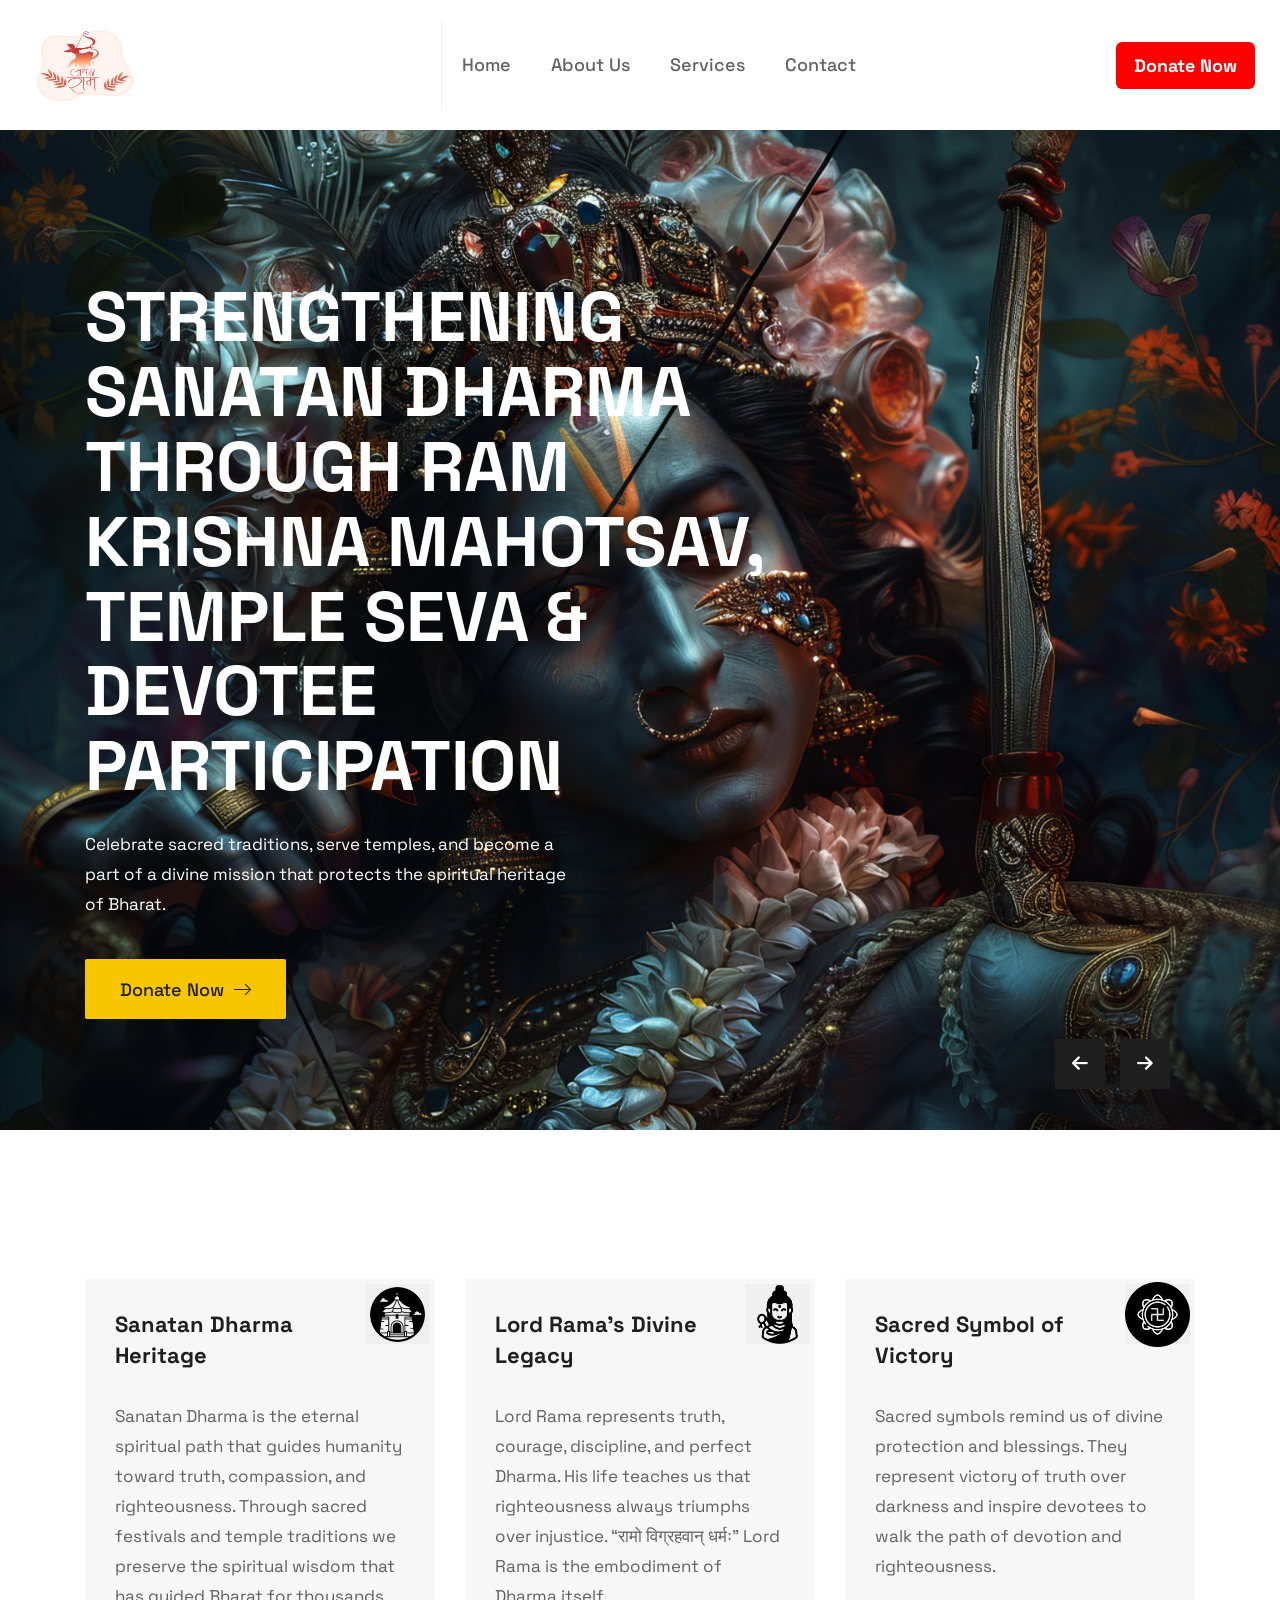
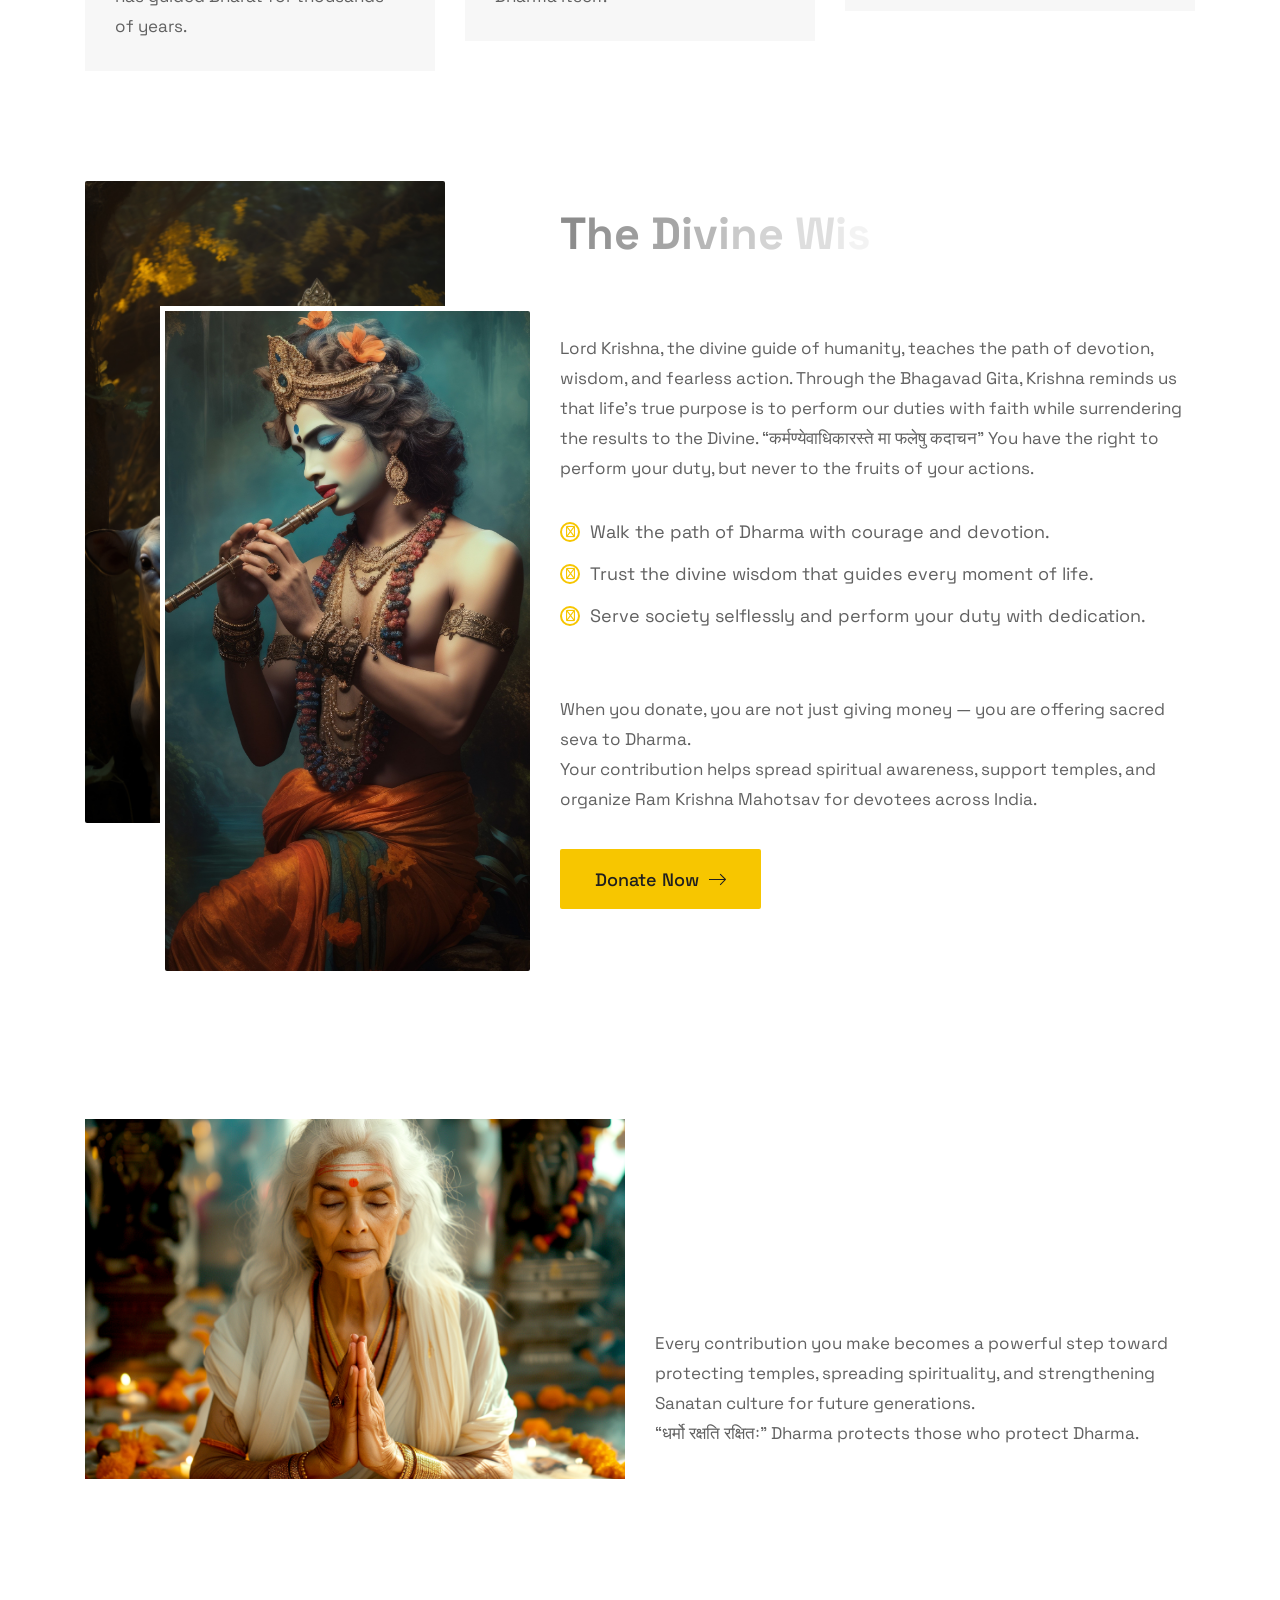
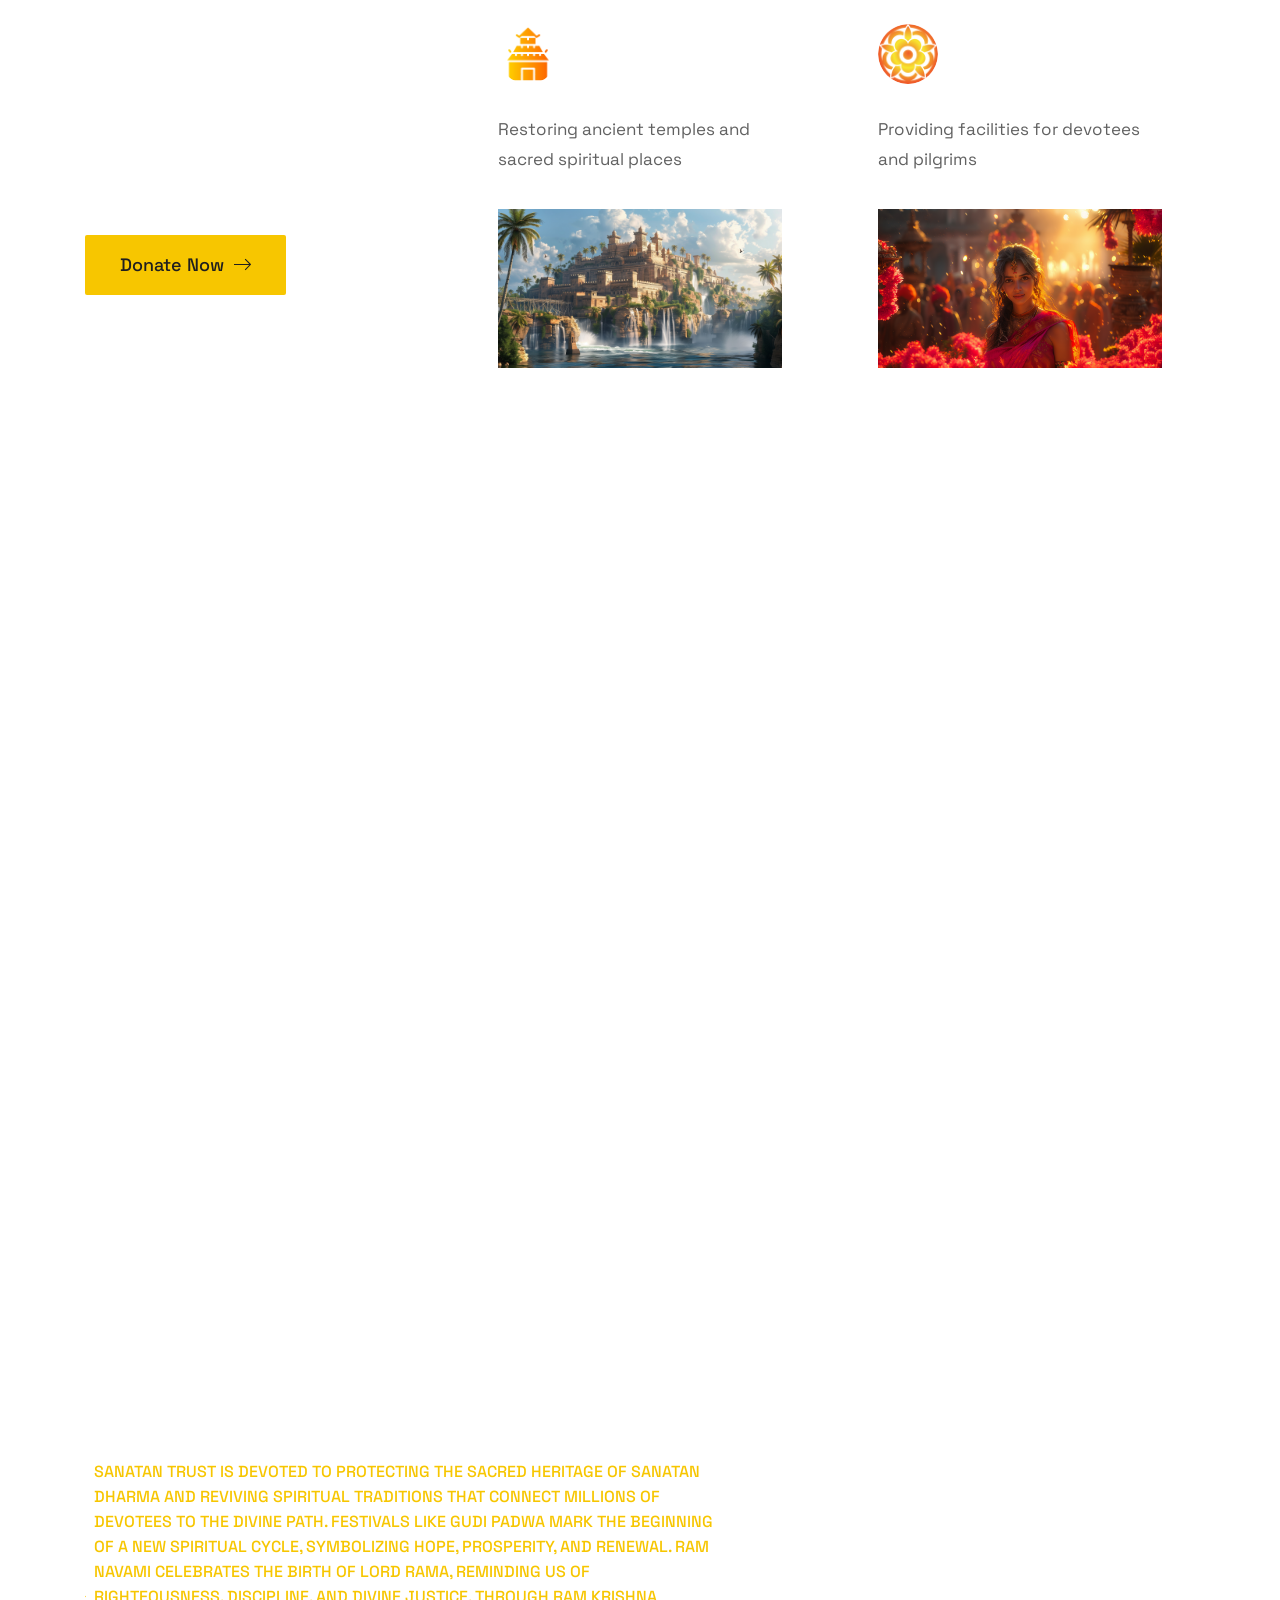
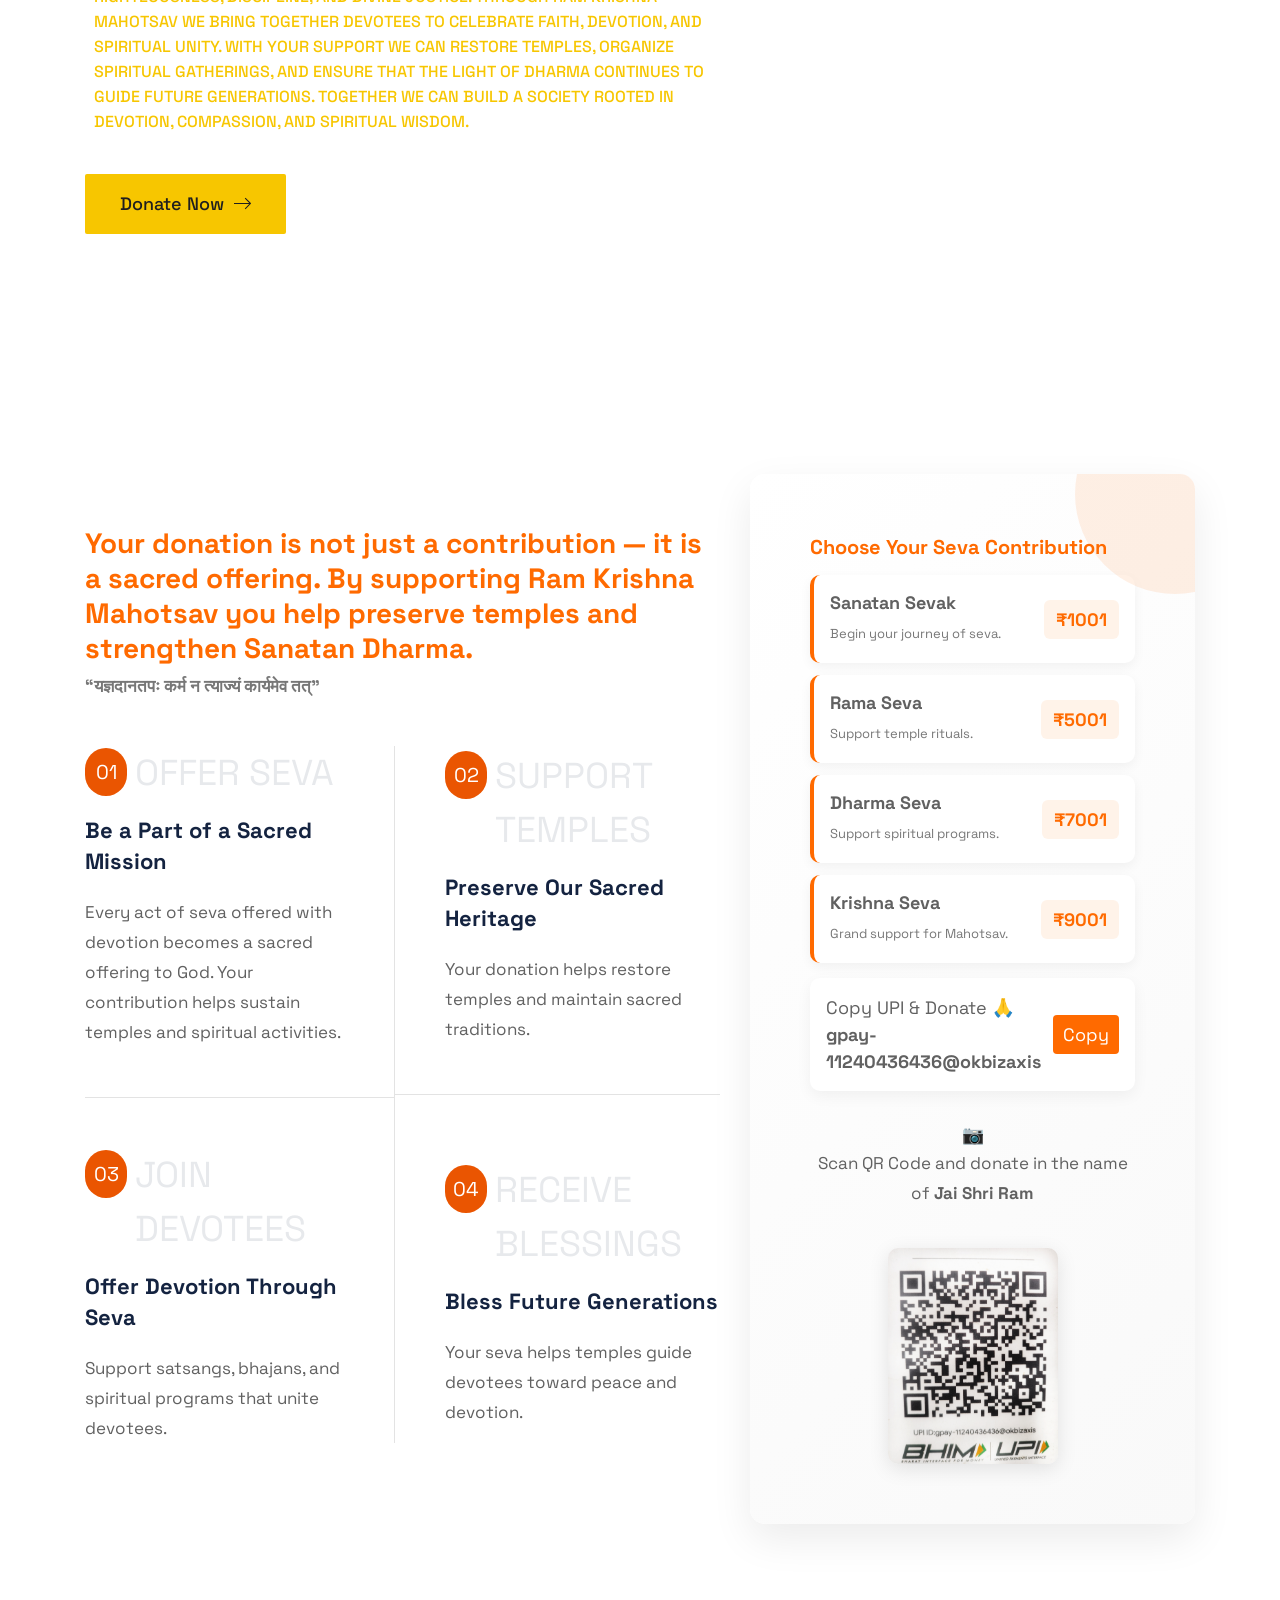
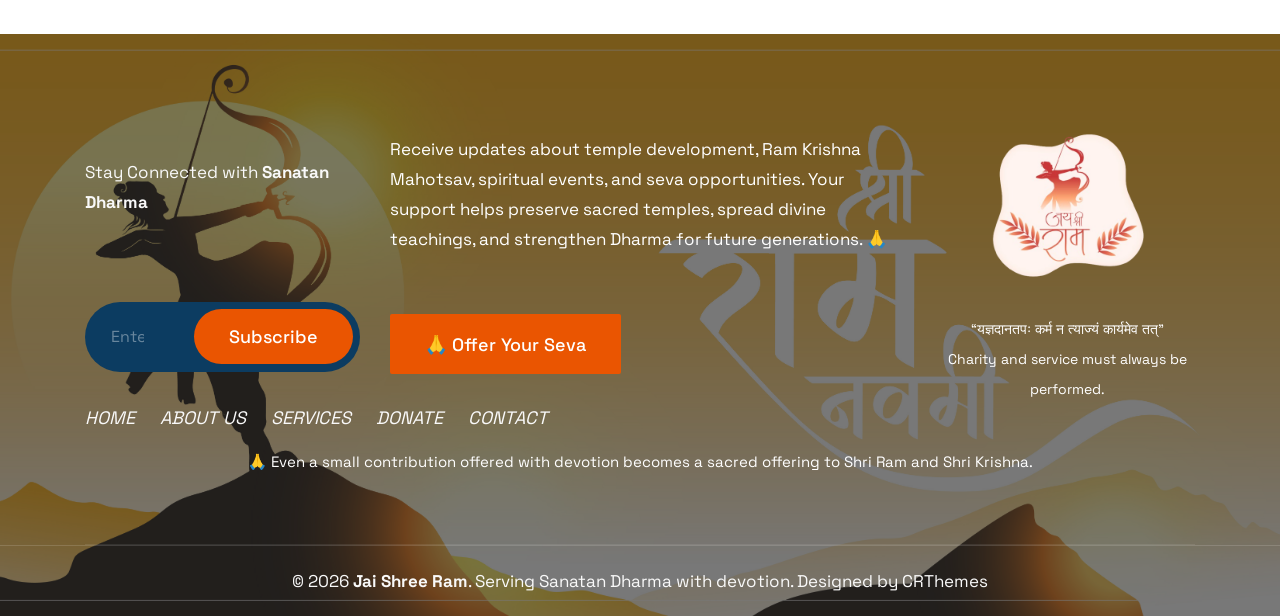
==== index.html @ d5363a69 "Initial commit" ====
<!doctype html>
<html class="no-js" lang="zxx">
<meta charset="utf-8">
<meta http-equiv="x-ua-compatible" content="ie=edge">
<meta name="template-version" content="1.0.3">
<title>Sanathan Rastra | Home</title>
<meta name="description" content="">
<meta name="viewport" content="width=device-width, initial-scale=1">
<link rel="shortcut icon" type="image/x-icon" href="assets/images/favicon-yellow.png">
<link rel="stylesheet" href="assets/css/vendor/bootstrap.min.css">
<link rel="stylesheet" href="assets/css/vendor/animate.min.css">
<link rel="stylesheet" href="assets/css/plugins/swiper.min.css">
<link rel="stylesheet" href="assets/css/plugins/nice-select.css">
<link rel="stylesheet" href="assets/css/plugins/nouislider.min.css">
<link rel="stylesheet" href="assets/css/vendor/magnific-popup.css">
<link rel="stylesheet" href="assets/css/vendor/odometer.min.css">
<link rel="stylesheet" href="assets/css/vendor/fontawesome-pro.css">
<link rel="stylesheet" href="assets/css/vendor/spacing.css">
<link rel="stylesheet" href="assets/css/vendor/remixicon.css">
<link rel="stylesheet" href="assets/css/main.css">
<link rel="stylesheet" href="https://cdnjs.cloudflare.com/ajax/libs/font-awesome/6.5.1/css/all.min.css">

<body class="rs-smoother-yes rtl">

    <header>

        <div class="rs-header-area rs-header-five has-theme-yellow">
            <div class="container-fluid g-0">
                <div class="rs-header-inner">
                    <div class="rs-header-left">
                        <div class="rs-header-logo">
                            <a href="index.html">
                                <img src="assets/images/logo/logo22.png" class="site-logo">
                            </a>
                        </div>
                    </div>

                    <!-- Menu -->
                    <div class="rs-header-menu" id="mainMenu">
                        <nav class="main-menu">
                            <ul class="multipage-menu">
                                <li><a href="index.html">Home</a></li>
                                <li><a href="about.html">About Us</a></li>
                                <li><a href="services.html">Services</a></li>
                                <li><a href="contact.html">Contact</a></li>
                            </ul>
                        </nav>
                    </div>

                    <!-- Right Section -->
                    <div class="rs-header-right">

                        <!-- Donate Button -->
                        <a class="blink-btn" href="#donate-seva">Donate Now</a>

                        <!-- Hamburger / Close Toggle -->
                        <div class="hamburger" onclick="toggleMenu()">

                            <!-- Hamburger Icon -->
                            <span id="menu-open">☰</span>

                            <!-- Custom Close Icon -->
                            <div id="menu-close" style="display:none;">
                                <div class="offcanvas-close">
                                    <button class="offcanvas-close-icon animation--flip">
                                        <span class="offcanvas-m-lines">
                                            <span class="offcanvas-m-line line--1"></span>
                                            <span class="offcanvas-m-line line--2"></span>
                                            <span class="offcanvas-m-line line--3"></span>
                                        </span>
                                    </button>
                                </div>
                            </div>

                        </div>

                    </div>

                </div>
            </div>
        </div>

    </header>

    <style>
        .rs-header-inner {
            display: flex;
            align-items: center;
            justify-content: space-between;
            padding: 15px 20px;
        }

        /* Left Section */

        .rs-header-left {
            flex: 0 0 auto;
        }

        /* Logo */

        .site-logo {
            width: 130px;
            height: 100px;
            display: block;
        }

        /* Menu Center */

        .rs-header-menu {
            flex: 1;
            display: flex;
            justify-content: center;
        }

        /* Right Section */

        .rs-header-right {
            flex: 0 0 auto;
            display: flex;
            align-items: center;
            gap: 15px;
        }

        /* Donate Button */

        .blink-btn {
            background: red;
            color: #fff;
            padding: 10px 18px;
            border-radius: 6px;
            font-weight: bold;
            text-decoration: none;
            animation: blinkDonate 1s infinite alternate;
        }

        @keyframes blinkDonate {
            from {
                opacity: 1;
            }

            to {
                opacity: 0.5;
            }
        }

        /* Hamburger */

        .hamburger {
            display: none;
            cursor: pointer;
            font-size: 28px;
        }

        /* Mobile */

        @media(max-width:768px) {

            .rs-header-menu {
                display: none;
                position: absolute;
                top: 80px;
                left: 0;
                width: 100%;
                background: #fff;
                padding: 20px;
                box-shadow: 0 4px 10px rgba(0, 0, 0, 0.1);
            }

            .multipage-menu {
                flex-direction: column;
                gap: 15px;
            }

            .hamburger {
                display: block;
            }

        }
    </style>


    <script>

        function toggleMenu() {

            let menu = document.getElementById("mainMenu");
            let openIcon = document.getElementById("menu-open");
            let closeIcon = document.getElementById("menu-close");

            if (menu.style.display === "block") {

                menu.style.display = "none";
                openIcon.style.display = "inline";
                closeIcon.style.display = "none";

            } else {

                menu.style.display = "block";
                openIcon.style.display = "none";
                closeIcon.style.display = "block";

            }

        }

    </script>
    <main>

        <!-- banner area start -->
        <section class="rs-banner-area rs-banner-eight rs-swiper">
            <div class="rs-banner-slider-wrapper">
                <div class="swiper" data-clone-slides="false" data-loop="true" data-speed="2000" data-autoplay="true"
                    data-dots-dynamic="false" data-hover-pause="true" data-effect="fade" data-delay="3000" data-item="1"
                    data-margin="30">
                    <div class="swiper-wrapper process-counts">
                        <div class="swiper-slide">
                            <div class="rs-banner-item-wrapper">
                                <div class="rs-banner-bg-thumb" data-background="assets/images/bg/fest2.jpg"
                                    style="width:100%; height:1000px; background-size:cover; background-position:center; background-repeat:no-repeat;">
                                </div>
                                <div class="container">
                                    <div class="row g-5">
                                        <div class="col-xxl-7 col-xl-8 col-lg-10">
                                            <div class="rs-banner-item">
                                                <div class="rs-banner-content">

                                                    <h1 class="rs-banner-title">Ram Krishna Mahotsav Awakening Dharma,
                                                        Spreading Divine Blessings

                                                    </h1>
                                                    <div class="rs-banner-descrip">
                                                        <p>
                                                            Join the sacred mission of preserving Sanatan Dharma.
                                                            Support temple seva, celebrate divine traditions, and offer
                                                            your devotion to
                                                            <strong>Shri Ram and Shri Krishna</strong>.
                                                        </p>
                                                    </div>
                                                    <div class="rs-banner-btn">
                                                        <a class="rs-btn has-theme-yellow has-icon has-bg"
                                                            href="#donate-seva">Donate Now
                                                            <span class="icon-box">
                                                                <svg class="icon-first"
                                                                    xmlns="http://www.w3.org/2000/svg"
                                                                    viewBox="0 0 32 32">
                                                                    <path
                                                                        d="M31.71,15.29l-10-10L20.29,6.71,28.59,15H0v2H28.59l-8.29,8.29,1.41,1.41,10-10A1,1,0,0,0,31.71,15.29Z">
                                                                    </path>
                                                                </svg>
                                                                <svg class="icon-second"
                                                                    xmlns="http://www.w3.org/2000/svg"
                                                                    viewBox="0 0 32 32">
                                                                    <path
                                                                        d="M31.71,15.29l-10-10L20.29,6.71,28.59,15H0v2H28.59l-8.29,8.29,1.41,1.41,10-10A1,1,0,0,0,31.71,15.29Z">
                                                                    </path>
                                                                </svg>
                                                            </span>
                                                        </a>
                                                    </div>
                                                </div>
                                            </div>
                                        </div>
                                    </div>
                                </div>
                            </div>
                        </div>
                        <div class="swiper-slide">
                            <div class="rs-banner-item-wrapper">
                                <div class="rs-banner-bg-thumb" data-background="assets/images/bg/fest1.jpg"
                                    style="width:100%; height:1000px; background-size:cover; background-position:center; background-repeat:no-repeat;">
                                </div>
                                <div class="container">
                                    <div class="row g-5">
                                        <div class="col-xxl-7 col-xl-8 col-lg-10">
                                            <div class="rs-banner-item">
                                                <div class="rs-banner-content">
                                                    <h1 class="rs-banner-title">
                                                        Strengthening Sanatan Dharma through
                                                        Ram Krishna Mahotsav, Temple Seva
                                                        & Devotee Participation
                                                    </h1>
                                                    <div class="rs-banner-descrip">
                                                        <p>
                                                            Celebrate sacred traditions, serve temples, and become a
                                                            part of a divine mission that protects
                                                            the spiritual heritage of Bharat.
                                                        </p>
                                                    </div>
                                                    <div class="rs-banner-btn">
                                                        <a class="rs-btn has-theme-yellow has-icon has-bg"
                                                            href="#donate-seva">Donate Now
                                                            <span class="icon-box">
                                                                <svg class="icon-first"
                                                                    xmlns="http://www.w3.org/2000/svg"
                                                                    viewBox="0 0 32 32">
                                                                    <path
                                                                        d="M31.71,15.29l-10-10L20.29,6.71,28.59,15H0v2H28.59l-8.29,8.29,1.41,1.41,10-10A1,1,0,0,0,31.71,15.29Z">
                                                                    </path>
                                                                </svg>
                                                                <svg class="icon-second"
                                                                    xmlns="http://www.w3.org/2000/svg"
                                                                    viewBox="0 0 32 32">
                                                                    <path
                                                                        d="M31.71,15.29l-10-10L20.29,6.71,28.59,15H0v2H28.59l-8.29,8.29,1.41,1.41,10-10A1,1,0,0,0,31.71,15.29Z">
                                                                    </path>
                                                                </svg>
                                                            </span>
                                                        </a>
                                                    </div>
                                                </div>
                                            </div>
                                        </div>
                                    </div>
                                </div>
                            </div>
                        </div>
                    </div>
                    <!-- If we need navigation buttons -->
                    <div class="rs-banner-navigation">
                        <button class="swiper-button-prev rs-swiper-btn has-theme-black">
                            <i class="fa-solid fa-arrow-left"></i>
                        </button>

                        <button class="swiper-button-next rs-swiper-btn has-theme-black">
                            <i class="fa-solid fa-arrow-right"></i>
                        </button>
                    </div>
                    <!-- if we need pagination -->
                    <div class="rs-banner-pagination d-block d-md-none">
                        <div class="swiper-pagination rs-pagination has-theme-yellow"></div>
                    </div>
                </div>
            </div>
        </section>
        <!-- banner area end -->

        <!-- feature area start -->
        <section class="rs-feature-area rs-feature-six section-space">
            <div class="container">
                <div class="row g-5">
                    <div class="col-xl-4 col-lg-4 col-md-6">
                        <div class="rs-feature-item wow fadeInUp" data-wow-delay=".3s" data-wow-duration="1s">
                            <div class="rs-feature-bg-thumb">
                                <img src="assets/images/about/sanatan_heritage.jpg" alt="service icon"
                                    style="filter: blur(2px); width:auto; height: 400px;">
                            </div>
                            <div class="rs-feature-icon">
                                <img src="assets/images/logo/logo3.png" alt="service icon">
                            </div>
                            <h5 class="rs-feature-title">Sanatan Dharma Heritage</h5>
                            <div class="rs-feature-text">
                                <p> Sanatan Dharma is the eternal spiritual path that guides humanity toward truth,
                                    compassion, and righteousness.
                                    Through sacred festivals and temple traditions we preserve the spiritual wisdom
                                    that has guided Bharat for thousands of years.</p>
                            </div>
                        </div>
                    </div>
                    <div class="col-xl-4 col-lg-4 col-md-6">
                        <div class="rs-feature-item wow fadeInUp" data-wow-delay=".5s" data-wow-duration="1s">
                            <div class="rs-feature-bg-thumb">
                                <img src="assets/images/about/Lord_rama.jpg" alt="service icon"
                                    style="filter: blur(2px); width:auto; height: 400px;">
                            </div>
                            <div class="rs-feature-icon">
                                <img src="assets/images/logo/logo4.png" alt="service icon">
                            </div>
                            <h5 class="rs-feature-title">Lord Rama’s Divine Legacy</h5>
                            <div class="rs-feature-text">


                                <p>
                                    Lord Rama represents truth, courage, discipline, and perfect Dharma.
                                    His life teaches us that righteousness always triumphs over injustice.

                                    “रामो विग्रहवान् धर्मः”
                                    Lord Rama is the embodiment of Dharma itself.
                                </p>
                            </div>
                        </div>
                    </div>
                    <div class="col-xl-4 col-lg-4 col-md-6">
                        <div class="rs-feature-item wow fadeInUp" data-wow-delay=".7s" data-wow-duration="1s">
                            <div class="rs-feature-bg-thumb">
                                <img src="assets/images/about/symbol.jpg" alt="service icon"
                                    style="filter: blur(2px); width:auto; height: 400px;">
                            </div>
                            <div class="rs-feature-icon">
                                <img src="assets/images/logo/logo2.png" alt="service icon">
                            </div>
                            <h5 class="rs-feature-title">Sacred Symbol of Victory</h5>
                            <div class="rs-feature-text">

                                <p>
                                    Sacred symbols remind us of divine protection and blessings.
                                    They represent victory of truth over darkness and inspire devotees
                                    to walk the path of devotion and righteousness.
                                </p>
                            </div>
                        </div>
                    </div>
                </div>
            </div>
        </section>
        <!-- feature area end -->

        <!-- about area start -->
        <section class="rs-about-area section-space-bottom rs-about-eight">

            <div class="container">
                <div class="row g-5">
                    <div class="col-xl-5 col-lg-5">
                        <div class="rs-about-thumb-wrapper">
                            <div class="rs-about-thumb img-one">
                                <img src="assets/images/about/lord_krish (2).jpg" alt="image">
                            </div>

                            <div class="rs-about-thumb img-two">
                                <img src="assets/images/about/lord_krish (1).jpg" alt="image">
                            </div>
                        </div>
                    </div>
                    <div class="col-xl-7 col-lg-7">
                        <div class="rs-about-wrapper">
                            <div class="rs-about-content-wrapper">
                                <div class="rs-section-title-wrapper">
                                    <br>
                                    <h2 class="rs-section-title rs-split-text-enable split-in-fade">The Divine Wisdom of
                                        Lord Krishna</h2>
                                    <p class="descrip">Lord Krishna, the divine guide of humanity, teaches the path of
                                        devotion,
                                        wisdom, and fearless action.

                                        Through the Bhagavad Gita, Krishna reminds us that life’s true purpose is
                                        to perform our duties with faith while surrendering the results to the Divine.

                                        “कर्मण्येवाधिकारस्ते मा फलेषु कदाचन”

                                        You have the right to perform your duty, but never to the fruits of your
                                        actions.
                                    </p>
                                </div>
                                <div class="rs-about-feature-list">
                                    <div class="rs-list-item has-theme-yellow">
                                        <ul>
                                            <li>
                                                <i class="fa-regular fa-check"></i>
                                                Walk the path of Dharma with courage and devotion.

                                            </li>
                                            <li>
                                                <i class="fa-regular fa-check"></i>
                                                Trust the divine wisdom that guides every moment of life.

                                            </li>

                                            <li>
                                                <i class="fa-regular fa-check"></i>
                                                Serve society selflessly and perform your duty with dedication.
                                            </li>
                                        </ul>
                                    </div>
                                </div>

                                <div class="rs-about-author-info">
                                    <div class="rs-about-btn">
                                        <p class="descrip">
                                            When you donate, you are not just giving money —
                                            you are offering sacred seva to Dharma.
                                            <br>
                                            Your contribution helps spread spiritual awareness,
                                            support temples, and organize Ram Krishna Mahotsav
                                            for devotees across India.
                                        </p>
                                        <a class="rs-btn has-icon has-theme-yellow has-bg" href="#donate-seva">Donate
                                            Now

                                            <span class="icon-box">
                                                <svg class="icon-first" xmlns="http://www.w3.org/2000/svg"
                                                    viewBox="0 0 32 32">
                                                    <path
                                                        d="M31.71,15.29l-10-10L20.29,6.71,28.59,15H0v2H28.59l-8.29,8.29,1.41,1.41,10-10A1,1,0,0,0,31.71,15.29Z">
                                                    </path>
                                                </svg>
                                                <svg class="icon-second" xmlns="http://www.w3.org/2000/svg"
                                                    viewBox="0 0 32 32">
                                                    <path
                                                        d="M31.71,15.29l-10-10L20.29,6.71,28.59,15H0v2H28.59l-8.29,8.29,1.41,1.41,10-10A1,1,0,0,0,31.71,15.29Z">
                                                    </path>
                                                </svg>
                                            </span>
                                        </a>
                                    </div>
                                </div>
                            </div>
                        </div>
                    </div>
                </div>
            </div>
        </section>

        <!-- progress area start -->
        <section class="rs-progress-area rs-progress-two section-space">
            <div class="rs-progress-bg-thumb" data-background="assets/images/bg/progress-bg-1.png"></div>

            <div class="container">
                <div class="row align-items-center g-5">
                    <div class="col-12">
                        <div class="rs-progress-wrapper">
                            <div class="rs-progress-thumb">
                                <img src="assets/images/bg/old_mahimas.jpg" alt="image">
                            </div>
                            <div class="rs-progress-content-wrapper">
                                <div class="rs-section-title-wrapper">

                                    <h2 class="rs-section-title rs-split-text-enable split-in-fade mb-20">
                                        Support Ram Krishna Mahotsav Donate for Dharma
                                    </h2>
                                    <p class="descrip">Every contribution you make becomes a powerful step toward
                                        protecting temples,
                                        spreading spirituality, and strengthening Sanatan culture for future
                                        generations.
                                        <br>
                                        “धर्मो रक्षति रक्षितः”
                                        Dharma protects those who protect Dharma.
                                    </p>
                                </div>
                            </div>
                        </div>
                    </div>
                </div>
            </div>
        </section>
        <!-- testimonial area start -->
        <section class="rs-testimonial-area rs-testimonial-five rs-swiper">
            <div class="rs-testimonial-bg-thumb" data-background="assets/images/bg/testimonials-bg-03.png"></div>
            <div class="container">
                <div class="row g-5">
                    <div class="col-xl-4 col-lg-4">
                        <div class="rs-testimonial-section-wrapper">
                            <div class="rs-section-title-wrapper">
                                <h2 class="rs-section-title rs-split-text-enable split-in-fade mb-35">
                                    How Your Contribution Creates Divine Impact
                                </h2>
                            </div>
                            <a class="rs-btn has-icon has-theme-yellow has-bg" href="#donate-seva">Donate Now

                                <span class="icon-box">
                                    <svg class="icon-first" xmlns="http://www.w3.org/2000/svg" viewBox="0 0 32 32">
                                        <path
                                            d="M31.71,15.29l-10-10L20.29,6.71,28.59,15H0v2H28.59l-8.29,8.29,1.41,1.41,10-10A1,1,0,0,0,31.71,15.29Z">
                                        </path>
                                    </svg>
                                    <svg class="icon-second" xmlns="http://www.w3.org/2000/svg" viewBox="0 0 32 32">
                                        <path
                                            d="M31.71,15.29l-10-10L20.29,6.71,28.59,15H0v2H28.59l-8.29,8.29,1.41,1.41,10-10A1,1,0,0,0,31.71,15.29Z">
                                        </path>
                                    </svg>
                                </span>
                            </a>
                        </div>
                    </div>
                    <div class="col-xl-8 col-lg-8">
                        <div class="rs-testimonial-slider-wrapper">
                            <div class="swiper" data-clone-slides="false" data-loop="true" data-speed="2000"
                                data-autoplay="true" data-dots-dynamic="false" data-hover-pause="true"
                                data-effect="false" data-delay="1500" data-item="2" data-item-xl="2" data-item-lg="2"
                                data-item-md="2" data-item-sm="1" data-item-xs="1" data-item-mobile="1"
                                data-margin="30">
                                <div class="swiper-wrapper">
                                    <div class="swiper-slide">
                                        <div class="rs-testimonial-item">
                                            <div class="rs-testimonial-content">
                                                <div class="rs-testimonial-top">
                                                    <div class="rs-testimonial-avater-wrapper">
                                                        <div class="rs-testimonial-avater-thumb">
                                                            <img src="assets/images/logo/rama_bow.png" alt="image">
                                                        </div>

                                                    </div>
                                                </div>
                                                <div class="rs-testimonial-description">
                                                    <p>Organizing Ram Krishna Mahotsav and sacred spiritual gatherings
                                                    </p>
                                                </div>
                                                <div class="rs-testimonial-icon">
                                                    <img src="assets/images/brand/ladi_bg1.jpg" alt="image">
                                                </div>
                                            </div>
                                        </div>
                                    </div>
                                    <div class="swiper-slide">
                                        <div class="rs-testimonial-item">
                                            <div class="rs-testimonial-content">
                                                <div class="rs-testimonial-top">
                                                    <div class="rs-testimonial-avater-wrapper">
                                                        <div class="rs-testimonial-avater-thumb">
                                                            <img src="assets/images/logo/temple.png" alt="image">
                                                        </div>

                                                    </div>
                                                </div>
                                                <div class="rs-testimonial-description">
                                                    <p>Restoring ancient temples and sacred spiritual places</p>
                                                </div>
                                                <div class="rs-testimonial-icon">
                                                    <img src="assets/images/brand/future_temple.jpg" alt="image">
                                                </div>
                                            </div>


                                        </div>
                                    </div>
                                    <div class="swiper-slide">
                                        <div class="rs-testimonial-item">
                                            <div class="rs-testimonial-content">
                                                <div class="rs-testimonial-top">
                                                    <div class="rs-testimonial-avater-wrapper">
                                                        <div class="rs-testimonial-avater-thumb">
                                                            <img src="assets/images/logo/spirutual_icon.png"
                                                                alt="image">
                                                        </div>

                                                    </div>
                                                </div>
                                                <div class="rs-testimonial-description">
                                                    <p>Providing facilities for devotees and pilgrims</p>
                                                </div>
                                                <div class="rs-testimonial-icon">
                                                    <img src="assets/images/brand/festivale_gr.jpg" alt="image">
                                                </div>
                                            </div>
                                        </div>
                                    </div>

                                    <div class="swiper-slide">
                                        <div class="rs-testimonial-item">
                                            <div class="rs-testimonial-content">
                                                <div class="rs-testimonial-top">
                                                    <div class="rs-testimonial-avater-wrapper">
                                                        <div class="rs-testimonial-avater-thumb">
                                                            <img src="assets/images/logo/icon.png" alt="image">
                                                        </div>

                                                    </div>
                                                </div>
                                                <div class="rs-testimonial-description">
                                                    <p>Supporting temple priests and daily spiritual rituals</p>
                                                </div>
                                                <div class="rs-testimonial-icon">
                                                    <img src="assets/images/brand/ladi_bg2.jpg" alt="image">
                                                </div>
                                            </div>
                                        </div>
                                    </div>

                                    <div class="swiper-slide">
                                        <div class="rs-testimonial-item">
                                            <div class="rs-testimonial-content">
                                                <div class="rs-testimonial-top">
                                                    <div class="rs-testimonial-avater-wrapper">
                                                        <div class="rs-testimonial-avater-thumb">
                                                            <img src="assets/images/logo/lotus_icon.png" alt="image">
                                                        </div>

                                                    </div>
                                                </div>
                                                <div class="rs-testimonial-description">
                                                    <p>Preserving Sanatan Dharma heritage for future generations</p>
                                                </div>
                                                <div class="rs-testimonial-icon">
                                                    <img src="assets/images/brand/future_templ2.jpg" alt="image">
                                                </div>
                                            </div>
                                        </div>
                                    </div>
                                </div>
                            </div>
                        </div>
                    </div>
                </div>
            </div>
        </section>


        <section class="rs-protfolio-area section-space rs-portfolio-six">
            <div class="rs-portfolio-bg-thumb" data-background="assets/images/bg/portfolio-bg.png"></div>
            <div class="container">
                <div class="row g-5">
                    <div class="col-xl-8 col-lg-8">
                        <div class="rs-section-title-wrapper section-title-space">
                            <h2 class="rs-section-title rs-split-text-enable split-in-fade">
                                Celebrate Divine Festivals that Strengthen Dharma
                            </h2>
                        </div>
                    </div>
                </div>
                <div class="row g-5 process-counts">
                    <div class="col-xl-6 col-lg-6">
                        <div class="rs-portfolio-item wow fadeInUp" data-wow-delay=".3s" data-wow-duration="1s">

                            <img src="assets/images/logo/gudi_padwa.jpg">
                            <div class="rs-portfolio-content">
                                <div class="rs-portfolio-number"></div>
                                <h5 class="rs-portfolio-title underline has-black">
                                    <a href="about.html">Gudi Padwa Celebration Welcoming Prosperity and Divine
                                        Blessings</a>
                                </h5>

                                <div class="rs-services-btn-wrapper">
                                    <div class="rs-portfolio-text-btn underline has-black">
                                        <a class="rs-text-btn" href="about.html">View
                                            Details</a>
                                    </div>
                                    <a class="rs-square-btn has-icon has-light-bg has-black" href="about.html">
                                        <span class="icon-box">
                                            <svg class="icon-first" xmlns="http://www.w3.org/2000/svg" width="12"
                                                height="10" viewBox="0 0 12 10" fill="none">
                                                <path fill-rule="evenodd" clip-rule="evenodd"
                                                    d="M0 5C0 4.60551 0.319797 4.28571 0.714286 4.28571L8.98985 4.28571L5.92349 1.21936C5.64455 0.940417 5.64455 0.488155 5.92349 0.209209C6.20244 -0.0697365 6.6547 -0.0697365 6.93365 0.209209L11.2194 4.49492C11.4983 4.77387 11.4983 5.22613 11.2194 5.50508L6.93365 9.79079C6.6547 10.0697 6.20244 10.0697 5.92349 9.79079C5.64455 9.51184 5.64455 9.05958 5.92349 8.78064L8.98985 5.71429L0.714286 5.71429C0.319797 5.71429 0 5.39449 0 5Z"
                                                    fill="#616161"></path>
                                            </svg>
                                            <svg class="icon-second" xmlns="http://www.w3.org/2000/svg" width="12"
                                                height="10" viewBox="0 0 12 10" fill="none">
                                                <path fill-rule="evenodd" clip-rule="evenodd"
                                                    d="M0 5C0 4.60551 0.319797 4.28571 0.714286 4.28571L8.98985 4.28571L5.92349 1.21936C5.64455 0.940417 5.64455 0.488155 5.92349 0.209209C6.20244 -0.0697365 6.6547 -0.0697365 6.93365 0.209209L11.2194 4.49492C11.4983 4.77387 11.4983 5.22613 11.2194 5.50508L6.93365 9.79079C6.6547 10.0697 6.20244 10.0697 5.92349 9.79079C5.64455 9.51184 5.64455 9.05958 5.92349 8.78064L8.98985 5.71429L0.714286 5.71429C0.319797 5.71429 0 5.39449 0 5Z"
                                                    fill="#616161"></path>
                                            </svg>
                                        </span>
                                    </a>
                                </div>
                            </div>
                        </div>
                    </div>
                    <div class="col-xl-6 col-lg-6">
                        <div class="rs-portfolio-item wow fadeInUp" data-wow-delay=".5s" data-wow-duration="1s">
                            <img src="assets/images/logo/rama_navami.jpg">
                            <div class="rs-portfolio-content">
                                <div class="rs-portfolio-number"></div>
                                <h5 class="rs-portfolio-title underline has-black">
                                    <a href="about.html">Ram Navami Celebration Honoring the Birth of Maryada
                                        Purushottam Shri Ram</a>
                                </h5>

                                <div class="rs-services-btn-wrapper">
                                    <div class="rs-portfolio-text-btn underline has-black">
                                        <a class="rs-text-btn" href="about.html">View
                                            Details</a>
                                    </div>
                                    <a class="rs-square-btn has-icon has-light-bg has-black" href="about.html">
                                        <span class="icon-box">
                                            <svg class="icon-first" xmlns="http://www.w3.org/2000/svg" width="12"
                                                height="10" viewBox="0 0 12 10" fill="none">
                                                <path fill-rule="evenodd" clip-rule="evenodd"
                                                    d="M0 5C0 4.60551 0.319797 4.28571 0.714286 4.28571L8.98985 4.28571L5.92349 1.21936C5.64455 0.940417 5.64455 0.488155 5.92349 0.209209C6.20244 -0.0697365 6.6547 -0.0697365 6.93365 0.209209L11.2194 4.49492C11.4983 4.77387 11.4983 5.22613 11.2194 5.50508L6.93365 9.79079C6.6547 10.0697 6.20244 10.0697 5.92349 9.79079C5.64455 9.51184 5.64455 9.05958 5.92349 8.78064L8.98985 5.71429L0.714286 5.71429C0.319797 5.71429 0 5.39449 0 5Z"
                                                    fill="#616161"></path>
                                            </svg>
                                            <svg class="icon-second" xmlns="http://www.w3.org/2000/svg" width="12"
                                                height="10" viewBox="0 0 12 10" fill="none">
                                                <path fill-rule="evenodd" clip-rule="evenodd"
                                                    d="M0 5C0 4.60551 0.319797 4.28571 0.714286 4.28571L8.98985 4.28571L5.92349 1.21936C5.64455 0.940417 5.64455 0.488155 5.92349 0.209209C6.20244 -0.0697365 6.6547 -0.0697365 6.93365 0.209209L11.2194 4.49492C11.4983 4.77387 11.4983 5.22613 11.2194 5.50508L6.93365 9.79079C6.6547 10.0697 6.20244 10.0697 5.92349 9.79079C5.64455 9.51184 5.64455 9.05958 5.92349 8.78064L8.98985 5.71429L0.714286 5.71429C0.319797 5.71429 0 5.39449 0 5Z"
                                                    fill="#616161"></path>
                                            </svg>
                                        </span>
                                    </a>
                                </div>
                            </div>
                        </div>
                    </div>
                </div>

            </div>
        </section>




        <div class="rs-video-area  rs-video-four jarallax">
            <div class="rs-video-bg-thumb jarallax-img" data-background="assets/images/bg/snathan_heritage.jpg">
            </div>
            <div class="container">
                <div class="row">
                    <div class="col-xl-7 col-lg-8 col-md-10">
                        <div class="rs-video-content">
                            <div class="rs-section-title-wrapper">
                                <h2 class="rs-section-title rs-split-text-enable split-in-fade">
                                    Protecting Sanatan Dharma Heritage</h2>
                                <span class="rs-section-subtitle has-theme-yellow justify-content-start">
                                    <svg xmlns="http://www.w3.org/2000/svg" width="11" height="15" viewBox="0 0 11 15"
                                        fill="none">
                                        <path d="M3.14286 10L0 15L8.78104e-07 0L3.14286 5V10Z" fill="#EA5501"></path>
                                        <path fill-rule="evenodd" clip-rule="evenodd"
                                            d="M6.28571 10L3.14286 15L3.14286 10L4.71428 7.5L3.14286 5L3.14286 0L6.28571 5L6.28571 10ZM6.28571 10L7.85714 7.5L6.28571 5V0L11 7.5L6.28571 15V10Z"
                                            fill="#EA5501"></path>
                                    </svg>
                                    Sanatan Trust is devoted to protecting the sacred heritage of Sanatan Dharma
                                    and reviving spiritual traditions that connect millions of devotees to the
                                    divine path.

                                    Festivals like Gudi Padwa mark the beginning of a new spiritual cycle,
                                    symbolizing hope, prosperity, and renewal.

                                    Ram Navami celebrates the birth of Lord Rama, reminding us of righteousness,
                                    discipline, and divine justice.

                                    Through Ram Krishna Mahotsav we bring together devotees to celebrate
                                    faith, devotion, and spiritual unity.

                                    With your support we can restore temples, organize spiritual gatherings,
                                    and ensure that the light of Dharma continues to guide future generations.

                                    Together we can build a society rooted in devotion,
                                    compassion, and spiritual wisdom.
                                </span>

                            </div>
                            <div class="rs-video-btn-wrapper">
                                <div class="rs-video-btn">
                                    <a class="rs-btn has-theme-yellow has-icon has-bg" href="#donate-seva">
                                        Donate Now
                                        <span class="icon-box">
                                            <svg class="icon-first" xmlns="http://www.w3.org/2000/svg"
                                                viewBox="0 0 32 32">
                                                <path
                                                    d="M31.71,15.29l-10-10L20.29,6.71,28.59,15H0v2H28.59l-8.29,8.29,1.41,1.41,10-10A1,1,0,0,0,31.71,15.29Z">
                                                </path>
                                            </svg>
                                            <svg class="icon-second" xmlns="http://www.w3.org/2000/svg"
                                                viewBox="0 0 32 32">
                                                <path
                                                    d="M31.71,15.29l-10-10L20.29,6.71,28.59,15H0v2H28.59l-8.29,8.29,1.41,1.41,10-10A1,1,0,0,0,31.71,15.29Z">
                                                </path>
                                            </svg>
                                        </span>
                                    </a>
                                </div>

                            </div>
                        </div>
                    </div>
                </div>
            </div>
        </div>


        <style>
            .donate-card {
                background: linear-gradient(135deg, #fff, #f9f9f9);
                padding: 60px;
                border-radius: 15px;
                box-shadow: 0 15px 40px rgba(0, 0, 0, 0.08);
                transition: 0.4s;
                position: relative;
                overflow: hidden;
            }

            .donate-card:before {
                content: "";
                position: absolute;
                width: 200px;
                height: 200px;
                background: rgba(255, 106, 0, 0.1);
                border-radius: 50%;
                top: -80px;
                right: -80px;
            }

            .donate-card:hover {
                transform: translateY(-6px);
            }

            .donate-title {
                font-size: 28px;
                font-weight: 700;
                color: #ff6a00;
                margin-bottom: 5px;
            }

            .donate-subtitle {
                color: #777;
                margin-bottom: 30px;
            }

            /* SEVA OPTIONS */

            .seva-title {
                font-size: 20px;
                font-weight: 700;
                margin-bottom: 15px;
                color: #ff6a00;
            }

            .seva-item {
                display: flex;
                justify-content: space-between;
                align-items: center;
                background: #fff;
                padding: 14px 16px;
                margin-bottom: 12px;
                border-radius: 10px;
                border-left: 4px solid #ff6a00;
                box-shadow: 0 4px 12px rgba(0, 0, 0, 0.05);
                transition: 0.3s;
            }

            .seva-item:hover {
                transform: translateX(5px);
                box-shadow: 0 8px 18px rgba(0, 0, 0, 0.08);
            }

            .seva-item p {
                font-size: 13px;
                margin: 3px 0 0;
                color: #777;
            }

            .seva-amount {
                font-size: 18px;
                font-weight: 700;
                color: #ff6a00;
                background: #fff3e9;
                padding: 6px 12px;
                border-radius: 6px;
            }

            /* UPI BOX */
            .donate-card {
                position: sticky;
                top: 120px;
            }

            .donate-row {
                display: flex;
                align-items: center;
                justify-content: space-between;
                background: #fff;
                padding: 16px;
                margin-top: 15px;
                border-radius: 10px;
                box-shadow: 0 5px 15px rgba(0, 0, 0, 0.05);
            }

            .copy-btn {
                background: #ff6a00;
                border: none;
                color: #fff;
                padding: 6px 10px;
                border-radius: 4px;
                cursor: pointer;
            }

            .qr-area {
                text-align: center;
                margin-top: 30px;
            }

            .qr-area img {
                width: 170px;
                margin-top: 10px;
                border-radius: 10px;
                box-shadow: 0 5px 20px rgba(0, 0, 0, 0.1);
            }
        </style>

        <section class="rs-work-step-area section-space rs-work-step-five">
            <div class="rs-work-step-bg-thumb" data-background="assets/images/bg/work-process-02.png"></div>

            <div class="container">

                <div class="row align-items-start g-5">

                    <!-- LEFT CONTENT -->

                    <div class="col-xl-7 col-lg-7">

                        <div class="rs-section-title-wrapper section-title-space">

                            <h2 class="rs-section-title rs-split-text-enable split-in-fade" id="donate-seva">
                                Offer Your Seva to Shri Ram
                            </h2>

                            <h3 class="donate-title">
                                Your donation is not just a contribution — it is a sacred offering.
                                By supporting Ram Krishna Mahotsav you help preserve temples
                                and strengthen Sanatan Dharma.
                            </h3>

                            <p class="donate-subtitle">
                                <strong>“यज्ञदानतपः कर्म न त्याज्यं कार्यमेव तत्”</strong>
                            </p>

                        </div>


                        <div class="rs-work-step-wrapper process-counts">

                            <div class="rs-work-step-item">
                                <div class="rs-work-step-number-wrapper">
                                    <span class="rs-work-step-number"></span>
                                    <span class="rs-work-step-text">Offer Seva</span>
                                </div>

                                <h5 class="rs-work-step-title">Be a Part of a Sacred Mission</h5>

                                <p class="descrip">
                                    Every act of seva offered with devotion becomes a sacred offering to God.
                                    Your contribution helps sustain temples and spiritual activities.
                                </p>
                            </div>


                            <div class="rs-work-step-item">
                                <div class="rs-work-step-number-wrapper">
                                    <span class="rs-work-step-number"></span>
                                    <span class="rs-work-step-text">Support Temples</span>
                                </div>

                                <h5 class="rs-work-step-title">Preserve Our Sacred Heritage</h5>

                                <p class="descrip">
                                    Your donation helps restore temples and maintain sacred traditions.
                                </p>
                            </div>


                            <div class="rs-work-step-item">
                                <div class="rs-work-step-number-wrapper">
                                    <span class="rs-work-step-number"></span>
                                    <span class="rs-work-step-text">Join Devotees</span>
                                </div>

                                <h5 class="rs-work-step-title">Offer Devotion Through Seva</h5>

                                <p class="descrip">
                                    Support satsangs, bhajans, and spiritual programs that unite devotees.
                                </p>
                            </div>


                            <div class="rs-work-step-item">
                                <div class="rs-work-step-number-wrapper">
                                    <span class="rs-work-step-number"></span>
                                    <span class="rs-work-step-text">Receive Blessings</span>
                                </div>

                                <h5 class="rs-work-step-title">Bless Future Generations</h5>

                                <p class="descrip">
                                    Your seva helps temples guide devotees toward peace and devotion.
                                </p>
                            </div>

                        </div>

                    </div>


                    <!-- RIGHT DONATION CARD -->

                    <div class="col-xl-5 col-lg-5">

                        <div class="donate-card">

                            <h4 class="seva-title">Choose Your Seva Contribution</h4>

                            <div class="seva-item">
                                <div>
                                    <strong>Sanatan Sevak</strong>
                                    <p>Begin your journey of seva.</p>
                                </div>
                                <span class="seva-amount" onclick="payDonation(1001)">₹1001</span>
                            </div>

                            <div class="seva-item">
                                <div>
                                    <strong>Rama Seva</strong>
                                    <p>Support temple rituals.</p>
                                </div>
                                <span class="seva-amount" onclick="payDonation(5001)">₹5001</span>
                            </div>

                            <div class="seva-item">
                                <div>
                                    <strong>Dharma Seva</strong>
                                    <p>Support spiritual programs.</p>
                                </div>

                                <span class="seva-amount" onclick="payDonation(7001)">₹7001</span>
                            </div>

                            <div class="seva-item">
                                <div>
                                    <strong>Krishna Seva</strong>
                                    <p>Grand support for Mahotsav.</p>
                                </div>
                                <span class="seva-amount" onclick="payDonation(9001)">₹9001</span>

                            </div>


                            <div class="donate-row">
                                <div>
                                    <span>Copy UPI & Donate 🙏</span><br>
                                    <strong>gpay-11240436436@okbizaxis</strong>
                                </div>

                                <button class="copy-btn" onclick="copyUPI()">
                                    Copy
                                </button>
                            </div>


                            <div class="qr-area">
                                <div class="donate-icon">📷</div>

                                <p>Scan QR Code and donate in the name of <strong>Jai Shri Ram</strong></p>
                                <img src="assets/images/about/scanner.jpg" alt="QR Code">
                            </div>

                        </div>

                    </div>

                </div>
            </div>
        </section>

        <!-- ALERT MESSAGE -->
        <style>
            .donation-alert {
                position: fixed;
                bottom: 30px;
                right: 30px;
                background: linear-gradient(135deg, #ff6a00, #ff9b4d);
                color: #fff;
                padding: 18px 22px;
                border-radius: 10px;
                font-size: 15px;
                box-shadow: 0 10px 30px rgba(0, 0, 0, 0.2);
                transform: translateX(400px);
                opacity: 0;
                transition: all .5s ease;
                z-index: 9999;
            }

            .show-alert {
                transform: translateX(0);
                opacity: 1;
            }

            .upi-link {
                color: #fff;
                background: #ff6a00;
                padding: 4px 8px;
                border-radius: 5px;
                margin: 0 3px;
                font-weight: 600;
                cursor: pointer;
            }

            .upi-link:hover {
                background: #e65c00;
            }
        </style>
        <div id="donationAlert" class="donation-alert">

            <strong>Thank You for Supporting Dharma! UPI ID is Copied.</strong><br><br>

            🙏 May Shri Ram and Shri Krishna bless you and your family
            with peace, prosperity, and divine protection.<br><br>

            Please complete your offering using

            <b>
                <span class="upi-link" onclick="openUPI()">PhonePe (Bank & Self A/c)</span>
                or
                <span class="upi-link" onclick="openUPI()">Google Pay (₹ Pay anyone)</span>
                or
                <span class="upi-link" onclick="showQR()">📷 Scan QR Code</span>
            </b>

            <br><br>
            <b>🙏 Hare Krishna ❤️</b>

        </div>
        <script>

            function copyUPI() {

                const upi = "gpay-11240436436@okbizaxis";

                navigator.clipboard.writeText(upi);

                const alertBox = document.getElementById("donationAlert");

                alertBox.classList.add("show-alert");

                setTimeout(function () {
                    alertBox.classList.remove("show-alert");
                }, 50000);

            }


            function openUPI() {
                window.location.href = "upi://pay?pa=gpay-11240436436@okbizaxis";
            }


            function showQR() {
                document.querySelector(".qr-area").scrollIntoView({
                    behavior: "smooth"
                });
            }

        </script>
        <script>
            function payDonation(amount) {

                var options = {
                    "key": "rzp_test_SQLmMZLrFSettT",
                    "amount": amount * 100,
                    "currency": "INR",
                    "name": "RamaKrishna Seva",
                    "description": "Seva Donation",
                    "handler": function (response) {
                        alert("🙏 Jai Shri Ram! Donation Successful");
                    },
                    "prefill": {
                        "name": "",
                        "email": "",
                        "contact": ""
                    },
                    "theme": {
                        "color": "#ff6b00"
                    }
                };

                var rzp1 = new Razorpay(options);

                rzp1.on('payment.failed', function (response) {
                    alert("Payment Failed ❌");
                    alert(response.error.description);
                });

                rzp1.open();

            }
        </script>
    </main>

    <div class="rs-footer-bg-thumb-wrapper has-theme-orange">
        <div class="rs-footer-bg-thumb" style="background-image:url('assets/images/logo/rama_bg.jpg');"></div>

        <!-- Subscribe / Donation Area -->
        <div class="rs-subscribe-area rs-subscribe-one">
            <div class="container">
                <div class="rs-subscribe-wrapper">

                    <div class="row align-items-center">

                        <!-- Content -->
                        <div class="col-xl-9 col-lg-9">
                            <div class="rs-subscribe-content">
                                <p class="subscribe-title" style="color:#f9f9f9;">
                                    Stay Connected with <strong>Sanatan Dharma</strong>
                                </p>


                                <p style="color:#fff;margin-bottom:15px;">
                                    Receive updates about temple development, Ram Krishna Mahotsav,
                                    spiritual events, and seva opportunities.

                                    Your support helps preserve sacred temples,
                                    spread divine teachings, and strengthen Dharma for
                                    future generations. 🙏
                                </p>

                                <div class="rs-subscribe-input">
                                    <input type="email" placeholder="Enter Your Email for Spiritual Updates">
                                    <button class="rs-btn has-theme-orange">Subscribe</button>
                                </div>

                                <!-- Donation CTA -->
                                <div style="margin-top:15px;">
                                    <a href="#donate-seva" class="rs-btn has-theme-orange">
                                        🙏 Offer Your Seva
                                    </a>
                                </div>

                            </div>
                        </div>

                        <!-- Logo -->
                        <div class="col-xl-3 col-lg-3 text-center">
                            <div class="rs-subscribe-logo">
                                <img src="assets/images/logo/logo22.png" alt="Sanatan Trust Logo" class="footer-logo">

                                <p style="color:#fff;margin-top:10px;font-size:14px;">
                                    “यज्ञदानतपः कर्म न त्याज्यं कार्यमेव तत्”
                                    <br>
                                    Charity and service must always be performed.
                                </p>
                            </div>
                        </div>

                    </div>

                    <!-- Footer Navigation -->
                    <div class="footer-nav-wrapper">
                        <ul class="footer-nav" style="color:#f9f9f9;">

                            <var style="margin-right:20px;"><a href="index.html">HOME</a></var>
                            <var style="margin-right:20px;"><a href="about.html">ABOUT US</a></var>
                            <var style="margin-right:20px;"><a href="services.html">SERVICES</a></var>
                            <var style="margin-right:20px;"><a href="#donate-seva">DONATE</a></var>
                            <var><a href="contact.html">CONTACT</a></var>

                        </ul>
                    </div>

                    <!-- Donation Reminder -->
                    <div style="text-align:center;margin-top:20px;color:#fff;font-size:15px;">
                        🙏 Even a small contribution offered with devotion
                        becomes a sacred offering to Shri Ram and Shri Krishna.
                    </div>

                </div>
            </div>
        </div>

        <!-- Footer Bottom -->
        <footer>
            <div class="rs-footer-area rs-footer-two">

                <div class="rs-footer-copyright-area rs-copyright-one">
                    <div class="container">
                        <div class="row justify-content-center">

                            <div class="col-xl-12 text-center">

                                <p class="copyright-text" style="color: #f9f9f9;">
                                    © <span id="year">2026</span>
                                    <strong>Jai Shree Ram</strong>.
                                    Serving Sanatan Dharma with devotion.

                                    Designed by <span class="brand">CRThemes</span>
                                </p>

                            </div>

                        </div>
                    </div>
                </div>

            </div>
        </footer>
    </div>
    <script>
        document.addEventListener("DOMContentLoaded", function () {
            var settings = document.querySelector('.template-settings, .rs-theme-settings, .demo-settings');
            if (settings) {
                settings.style.display = "none";
            }
        });
    </script>

    <script src="assets/js/vendor/jquery-3.7.1.min.js"></script>
    <script src="assets/js/plugins/waypoints.min.js"></script>
    <script src="assets/js/vendor/bootstrap.bundle.min.js"></script>
    <script src="assets/js/plugins/meanmenu.min.js"></script>
    <script src="assets/js/plugins/swiper.min.js"></script>
    <script src="assets/js/plugins/wow.min.js"></script>
    <script src="assets/js/vendor/magnific-popup.min.js"></script>
    <script src="assets/js/vendor/isotope.pkgd.min.js"></script>
    <script src="assets/js/vendor/imagesloaded.pkgd.min.js"></script>
    <script src="assets/js/plugins/nice-select.min.js"></script>
    <script src="assets/js/plugins/jarallax.min.js"></script>
    <script src="assets/js/vendor/ajax-form.js"></script>
    <script src="assets/js/plugins/easypie.js"></script>
    <script src="assets/js/plugins/headding-title.js"></script>
    <script src="assets/js/plugins/lenis.min.js"></script>
    <script src="assets/js/plugins/gsap.min.js"></script>
    <script src="assets/js/plugins/rs-anim-int.js"></script>
    <script src="assets/js/plugins/rs-scroll-trigger.min.js"></script>
    <script src="assets/js/plugins/rs-splitText.min.js"></script>
    <script src="assets/js/plugins/jquery.lettering.js"></script>
    <script src="assets/js/plugins/parallax-effect.min.js"></script>
    <script src="assets/js/plugins/jquery.appear.min.js"></script>
    <script src="assets/js/plugins/marquee.min.js"></script>
    <script src="assets/js/plugins/chart.umd.min.js"></script>
    <script src="assets/js/plugins/nouislider.min.js"></script>
    <script src="assets/js/vendor/purecounter.js"></script>
    <script src="assets/js/vendor/odometer.min.js"></script>
    <script src="https://checkout.razorpay.com/v1/checkout.js"></script>
    <script src="assets/js/main.js"></script>
</body>

</html>
---- assets/css/plugins/nice-select.css ----
.nice-select {
  -webkit-tap-highlight-color: transparent;
  color: #000;
  background-color: #fff;
  border-radius: 5px;
  border: solid 1px #e8e8e8;
  -webkit-box-sizing: border-box;
          box-sizing: border-box;
  clear: both;
  cursor: pointer;
  display: block;
  float: left;
  font-family: inherit;
  font-size: 16px;
  font-weight: normal;
  height: 42px;
  line-height: 40px;
  outline: none;
  padding-left: 20px;
  padding-right: 44px;
  position: relative;
  text-align: left !important;
  -webkit-transition: all 0.2s ease-in-out;
  transition: all 0.2s ease-in-out;
  -webkit-user-select: none;
  -moz-user-select: none;
  -ms-user-select: none;
  user-select: none;
  white-space: nowrap;
  width: auto;
}
/* .nice-select:hover {
  background-color: var(--rs-theme-primary);
} */
.style-2 .nice-select:hover {
  background-color: var(--rs-theme-primary);
  color: var(--rs-white);
}
.style-2:hover .nice-select::after {
  color: var(--rs-white);
}

.nice-select:active,
.nice-select.open,
.nice-select:focus {
  /* border-color: #999; */
  border-color: 0;
}
.nice-select:after {
  display: block;
  height: auto;
  pointer-events: none;
  position: absolute;
  inset-inline-end: 20px;
  top: 50%;
  -webkit-transition: all 0.15s ease-in-out;
  transition: all 0.15s ease-in-out;
  content: "\f107";
  font-family: "Font Awesome 6 Pro";
  font-size: 16px;
  -webkit-transform: translateY(-50%);
      -ms-transform: translateY(-50%);
          transform: translateY(-50%);
  margin-top: 0;
  height: auto;
  width: auto;
  color: #666;
  -webkit-transition: 0.3s;
  transition: 0.3s;
}
.is-white .nice-select span {
  color: var(--rs-white);
}
.is-white .nice-select::after {
  color: var(--rs-white);
}
.is-white:hover .nice-select::after {
  color: var(--rs-white);
}

.nice-select.open:after {
  -webkit-transform: translateY(-50%) rotate(-180deg);
  -ms-transform: translateY(-50%) rotate(-180deg);
  transform: translateY(-50%) rotate(-180deg);
}
.nice-select.open .list {
  opacity: 1;
  pointer-events: auto;
  -webkit-transform: scale(1) translateY(0);
  -ms-transform: scale(1) translateY(0);
  transform: scale(1) translateY(0);
}
.df-input-field .nice-select.open .list {
  width: 100%;
}
.nice-select.disabled {
  border-color: #ededed;
  color: #999;
  pointer-events: none;
}
.nice-select.disabled:after {
  border-color: #cccccc;
}
.nice-select.wide {
  width: 100%;
}
.nice-select.wide .list {
  left: 0 !important;
  right: 0 !important;
}
.nice-select.right {
  float: right;
}
.nice-select.right .list {
  left: auto;
  right: 0;
}
.nice-select.small {
  font-size: 12px;
  height: 36px;
  line-height: 34px;
}
.nice-select.small:after {
  height: 4px;
  width: 4px;
}
.nice-select.small .option {
  line-height: 34px;
  min-height: 34px;
}
.nice-select .list {
  color: var(--rs-black);
  background-color: #fff;
  border-radius: 5px;
  -webkit-box-shadow: 0 0 0 1px rgba(68, 68, 68, 0.11);
          box-shadow: 0 0 0 1px rgba(68, 68, 68, 0.11);
  -webkit-box-sizing: border-box;
          box-sizing: border-box;
  margin-top: 4px;
  opacity: 0;
  overflow: hidden;
  padding: 0;
  pointer-events: none;
  position: absolute;
  top: 100%;
  left: 0;
  -webkit-transform-origin: 50% 0;
  -ms-transform-origin: 50% 0;
  transform-origin: 50% 0;
  -webkit-transform: scale(0.75) translateY(-21px);
  -ms-transform: scale(0.75) translateY(-21px);
  transform: scale(0.75) translateY(-21px);
  -webkit-transition: all 0.2s cubic-bezier(0.5, 0, 0, 1.25),
    opacity 0.15s ease-out;
  -webkit-transition: all 0.2s cubic-bezier(0.5, 0, 0, 1.25), opacity 0.15s ease-out;
  transition: all 0.2s cubic-bezier(0.5, 0, 0, 1.25), opacity 0.15s ease-out;
  z-index: 9;
}
.nice-select .list:hover .option:not(:hover) {
  background-color: transparent !important;
}
.nice-select .option {
  cursor: pointer;
  font-weight: 400;
  line-height: 40px;
  list-style: none;
  min-height: 40px;
  outline: none;
  -webkit-padding-start: 18px;
     -moz-padding-start: 18px;
          padding-inline-start: 18px;
  -webkit-padding-end: 29px;
     -moz-padding-end: 29px;
          padding-inline-end: 29px;
  text-align: start;
  -webkit-transition: all 0.2s;
  transition: all 0.2s;
  color: #787878;
}
/* .nice-select .option:hover,
.nice-select .option.focus,
.nice-select .option.selected.focus {
  background-color: #f6f6f6;
} */
.nice-select .option.selected {
  font-weight: bold;
}
.nice-select .option.disabled {
  background-color: transparent;
  color: #999;
  cursor: default;
}

.no-csspointerevents .nice-select .list {
  display: none;
}

.no-csspointerevents .nice-select.open .list {
  display: block;
}
---- assets/css/vendor/spacing.css ----
.mt-5{margin-top:5px !important}.mt-10{margin-top:10px}.mt-15{margin-top:15px}.mt-20{margin-top:20px}.mt-25{margin-top:25px}.mt-30{margin-top:30px}.mt-35{margin-top:35px}.mt-40{margin-top:40px}.mt-45{margin-top:45px}.mt-50{margin-top:50px}.mt-55{margin-top:55px}.mt-60{margin-top:60px}.mt-65{margin-top:65px}.mt-70{margin-top:70px}.mt-75{margin-top:75px}.mt-80{margin-top:80px}.mt-85{margin-top:85px}.mt-90{margin-top:90px}.mt-95{margin-top:95px}.mt-100{margin-top:100px}.mt-105{margin-top:105px}.mt-110{margin-top:110px}.mt-115{margin-top:115px}.mt-120{margin-top:120px}.mt-125{margin-top:125px}.mt-130{margin-top:130px}.mt-135{margin-top:135px}.mt-140{margin-top:140px}.mt-145{margin-top:145px}.mt-150{margin-top:150px}.mt-155{margin-top:155px}.mt-160{margin-top:160px}.mt-165{margin-top:165px}.mt-170{margin-top:170px}.mt-175{margin-top:175px}.mt-180{margin-top:180px}.mt-185{margin-top:185px}.mt-190{margin-top:190px}.mt-195{margin-top:195px}.mt-200{margin-top:200px}.mb-5{margin-bottom:5px !important}.mb-10{margin-bottom:10px}.mb-15{margin-bottom:15px}.mb-20{margin-bottom:20px}.mb-25{margin-bottom:25px}.mb-30{margin-bottom:30px}.mb-35{margin-bottom:35px}.mb-40{margin-bottom:40px}.mb-45{margin-bottom:45px}.mb-50{margin-bottom:50px}.mb-55{margin-bottom:55px}.mb-60{margin-bottom:60px}.mb-65{margin-bottom:65px}.mb-70{margin-bottom:70px}.mb-75{margin-bottom:75px}.mb-80{margin-bottom:80px}.mb-85{margin-bottom:85px}.mb-90{margin-bottom:90px}.mb-95{margin-bottom:95px}.mb-100{margin-bottom:100px}.mb-105{margin-bottom:105px}.mb-110{margin-bottom:110px}.mb-115{margin-bottom:115px}.mb-120{margin-bottom:120px}.mb-125{margin-bottom:125px}.mb-130{margin-bottom:130px}.mb-135{margin-bottom:135px}.mb-140{margin-bottom:140px}.mb-145{margin-bottom:145px}.mb-150{margin-bottom:150px}.mb-155{margin-bottom:155px}.mb-160{margin-bottom:160px}.mb-165{margin-bottom:165px}.mb-170{margin-bottom:170px}.mb-175{margin-bottom:175px}.mb-180{margin-bottom:180px}.mb-185{margin-bottom:185px}.mb-190{margin-bottom:190px}.mb-195{margin-bottom:195px}.mb-200{margin-bottom:200px}.ml-5{-webkit-margin-start:5px;-moz-margin-start:5px;margin-inline-start:5px}.ml-10{-webkit-margin-start:10px;-moz-margin-start:10px;margin-inline-start:10px}.ml-15{-webkit-margin-start:15px;-moz-margin-start:15px;margin-inline-start:15px}.ml-20{-webkit-margin-start:20px;-moz-margin-start:20px;margin-inline-start:20px}.ml-25{-webkit-margin-start:25px;-moz-margin-start:25px;margin-inline-start:25px}.ml-30{-webkit-margin-start:30px;-moz-margin-start:30px;margin-inline-start:30px}.ml-35{-webkit-margin-start:35px;-moz-margin-start:35px;margin-inline-start:35px}.ml-40{-webkit-margin-start:40px;-moz-margin-start:40px;margin-inline-start:40px}.ml-45{-webkit-margin-start:45px;-moz-margin-start:45px;margin-inline-start:45px}.ml-50{-webkit-margin-start:50px;-moz-margin-start:50px;margin-inline-start:50px}.ml-55{-webkit-margin-start:55px;-moz-margin-start:55px;margin-inline-start:55px}.ml-60{-webkit-margin-start:60px;-moz-margin-start:60px;margin-inline-start:60px}.ml-65{-webkit-margin-start:65px;-moz-margin-start:65px;margin-inline-start:65px}.ml-70{-webkit-margin-start:70px;-moz-margin-start:70px;margin-inline-start:70px}.ml-75{-webkit-margin-start:75px;-moz-margin-start:75px;margin-inline-start:75px}.ml-80{-webkit-margin-start:80px;-moz-margin-start:80px;margin-inline-start:80px}.ml-85{-webkit-margin-start:85px;-moz-margin-start:85px;margin-inline-start:85px}.ml-90{-webkit-margin-start:90px;-moz-margin-start:90px;margin-inline-start:90px}.ml-95{-webkit-margin-start:95px;-moz-margin-start:95px;margin-inline-start:95px}.ml-100{-webkit-margin-start:100px;-moz-margin-start:100px;margin-inline-start:100px}.ml-105{-webkit-margin-start:105px;-moz-margin-start:105px;margin-inline-start:105px}.ml-110{-webkit-margin-start:110px;-moz-margin-start:110px;margin-inline-start:110px}.ml-115{-webkit-margin-start:115px;-moz-margin-start:115px;margin-inline-start:115px}.ml-120{-webkit-margin-start:120px;-moz-margin-start:120px;margin-inline-start:120px}.ml-125{-webkit-margin-start:125px;-moz-margin-start:125px;margin-inline-start:125px}.ml-130{-webkit-margin-start:130px;-moz-margin-start:130px;margin-inline-start:130px}.ml-135{-webkit-margin-start:135px;-moz-margin-start:135px;margin-inline-start:135px}.ml-140{-webkit-margin-start:140px;-moz-margin-start:140px;margin-inline-start:140px}.ml-145{-webkit-margin-start:145px;-moz-margin-start:145px;margin-inline-start:145px}.ml-150{-webkit-margin-start:150px;-moz-margin-start:150px;margin-inline-start:150px}.ml-155{-webkit-margin-start:155px;-moz-margin-start:155px;margin-inline-start:155px}.ml-160{-webkit-margin-start:160px;-moz-margin-start:160px;margin-inline-start:160px}.ml-165{-webkit-margin-start:165px;-moz-margin-start:165px;margin-inline-start:165px}.ml-170{-webkit-margin-start:170px;-moz-margin-start:170px;margin-inline-start:170px}.ml-175{-webkit-margin-start:175px;-moz-margin-start:175px;margin-inline-start:175px}.ml-180{-webkit-margin-start:180px;-moz-margin-start:180px;margin-inline-start:180px}.ml-185{-webkit-margin-start:185px;-moz-margin-start:185px;margin-inline-start:185px}.ml-190{-webkit-margin-start:190px;-moz-margin-start:190px;margin-inline-start:190px}.ml-195{-webkit-margin-start:195px;-moz-margin-start:195px;margin-inline-start:195px}.ml-200{-webkit-margin-start:200px;-moz-margin-start:200px;margin-inline-start:200px}.mr-5{-webkit-margin-end:5px;-moz-margin-end:5px;margin-inline-end:5px}.mr-10{-webkit-margin-end:10px;-moz-margin-end:10px;margin-inline-end:10px}.mr-15{-webkit-margin-end:15px;-moz-margin-end:15px;margin-inline-end:15px}.mr-20{-webkit-margin-end:20px;-moz-margin-end:20px;margin-inline-end:20px}.mr-25{-webkit-margin-end:25px;-moz-margin-end:25px;margin-inline-end:25px}.mr-30{-webkit-margin-end:30px;-moz-margin-end:30px;margin-inline-end:30px}.mr-35{-webkit-margin-end:35px;-moz-margin-end:35px;margin-inline-end:35px}.mr-40{-webkit-margin-end:40px;-moz-margin-end:40px;margin-inline-end:40px}.mr-45{-webkit-margin-end:45px;-moz-margin-end:45px;margin-inline-end:45px}.mr-50{-webkit-margin-end:50px;-moz-margin-end:50px;margin-inline-end:50px}.mr-55{-webkit-margin-end:55px;-moz-margin-end:55px;margin-inline-end:55px}.mr-60{-webkit-margin-end:60px;-moz-margin-end:60px;margin-inline-end:60px}.mr-65{-webkit-margin-end:65px;-moz-margin-end:65px;margin-inline-end:65px}.mr-70{-webkit-margin-end:70px;-moz-margin-end:70px;margin-inline-end:70px}.mr-75{-webkit-margin-end:75px;-moz-margin-end:75px;margin-inline-end:75px}.mr-80{-webkit-margin-end:80px;-moz-margin-end:80px;margin-inline-end:80px}.mr-85{-webkit-margin-end:85px;-moz-margin-end:85px;margin-inline-end:85px}.mr-90{-webkit-margin-end:90px;-moz-margin-end:90px;margin-inline-end:90px}.mr-95{-webkit-margin-end:95px;-moz-margin-end:95px;margin-inline-end:95px}.mr-100{-webkit-margin-end:100px;-moz-margin-end:100px;margin-inline-end:100px}.mr-105{-webkit-margin-end:105px;-moz-margin-end:105px;margin-inline-end:105px}.mr-110{-webkit-margin-end:110px;-moz-margin-end:110px;margin-inline-end:110px}.mr-115{-webkit-margin-end:115px;-moz-margin-end:115px;margin-inline-end:115px}.mr-120{-webkit-margin-end:120px;-moz-margin-end:120px;margin-inline-end:120px}.mr-125{-webkit-margin-end:125px;-moz-margin-end:125px;margin-inline-end:125px}.mr-130{-webkit-margin-end:130px;-moz-margin-end:130px;margin-inline-end:130px}.mr-135{-webkit-margin-end:135px;-moz-margin-end:135px;margin-inline-end:135px}.mr-140{-webkit-margin-end:140px;-moz-margin-end:140px;margin-inline-end:140px}.mr-145{-webkit-margin-end:145px;-moz-margin-end:145px;margin-inline-end:145px}.mr-150{-webkit-margin-end:150px;-moz-margin-end:150px;margin-inline-end:150px}.mr-155{-webkit-margin-end:155px;-moz-margin-end:155px;margin-inline-end:155px}.mr-160{-webkit-margin-end:160px;-moz-margin-end:160px;margin-inline-end:160px}.mr-165{-webkit-margin-end:165px;-moz-margin-end:165px;margin-inline-end:165px}.mr-170{-webkit-margin-end:170px;-moz-margin-end:170px;margin-inline-end:170px}.mr-175{-webkit-margin-end:175px;-moz-margin-end:175px;margin-inline-end:175px}.mr-180{-webkit-margin-end:180px;-moz-margin-end:180px;margin-inline-end:180px}.mr-185{-webkit-margin-end:185px;-moz-margin-end:185px;margin-inline-end:185px}.mr-190{-webkit-margin-end:190px;-moz-margin-end:190px;margin-inline-end:190px}.mr-195{-webkit-margin-end:195px;-moz-margin-end:195px;margin-inline-end:195px}.mr-200{-webkit-margin-end:200px;-moz-margin-end:200px;margin-inline-end:200px}.pt-5{padding-top:5px !important}.pt-10{padding-top:10px}.pt-15{padding-top:15px}.pt-20{padding-top:20px}.pt-25{padding-top:25px}.pt-30{padding-top:30px}.pt-35{padding-top:35px}.pt-40{padding-top:40px}.pt-45{padding-top:45px}.pt-50{padding-top:50px}.pt-55{padding-top:55px}.pt-60{padding-top:60px}.pt-65{padding-top:65px}.pt-70{padding-top:70px}.pt-75{padding-top:75px}.pt-80{padding-top:80px}.pt-85{padding-top:85px}.pt-90{padding-top:90px}.pt-95{padding-top:95px}.pt-100{padding-top:100px}.pt-105{padding-top:105px}.pt-110{padding-top:110px}.pt-115{padding-top:115px}.pt-120{padding-top:120px}.pt-125{padding-top:125px}.pt-130{padding-top:130px}.pt-135{padding-top:135px}.pt-140{padding-top:140px}.pt-145{padding-top:145px}.pt-150{padding-top:150px}.pt-155{padding-top:155px}.pt-160{padding-top:160px}.pt-165{padding-top:165px}.pt-170{padding-top:170px}.pt-175{padding-top:175px}.pt-180{padding-top:180px}.pt-185{padding-top:185px}.pt-190{padding-top:190px}.pt-195{padding-top:195px}.pt-200{padding-top:200px}.pb-5{padding-bottom:5px !important}.pb-10{padding-bottom:10px}.pb-15{padding-bottom:15px}.pb-20{padding-bottom:20px}.pb-25{padding-bottom:25px}.pb-30{padding-bottom:30px}.pb-35{padding-bottom:35px}.pb-40{padding-bottom:40px}.pb-45{padding-bottom:45px}.pb-50{padding-bottom:50px}.pb-55{padding-bottom:55px}.pb-60{padding-bottom:60px}.pb-65{padding-bottom:65px}.pb-70{padding-bottom:70px}.pb-75{padding-bottom:75px}.pb-80{padding-bottom:80px}.pb-85{padding-bottom:85px}.pb-90{padding-bottom:90px}.pb-95{padding-bottom:95px}.pb-100{padding-bottom:100px}.pb-105{padding-bottom:105px}.pb-110{padding-bottom:110px}.pb-115{padding-bottom:115px}.pb-120{padding-bottom:120px}.pb-125{padding-bottom:125px}.pb-130{padding-bottom:130px}.pb-135{padding-bottom:135px}.pb-140{padding-bottom:140px}.pb-145{padding-bottom:145px}.pb-150{padding-bottom:150px}.pb-155{padding-bottom:155px}.pb-160{padding-bottom:160px}.pb-165{padding-bottom:165px}.pb-170{padding-bottom:170px}.pb-175{padding-bottom:175px}.pb-180{padding-bottom:180px}.pb-185{padding-bottom:185px}.pb-190{padding-bottom:190px}.pb-195{padding-bottom:195px}.pb-200{padding-bottom:200px}.pl-5{-webkit-padding-start:5px;-moz-padding-start:5px;padding-inline-start:5px}.pl-10{-webkit-padding-start:10px;-moz-padding-start:10px;padding-inline-start:10px}.pl-15{-webkit-padding-start:15px;-moz-padding-start:15px;padding-inline-start:15px}.pl-20{-webkit-padding-start:20px;-moz-padding-start:20px;padding-inline-start:20px}.pl-25{-webkit-padding-start:25px;-moz-padding-start:25px;padding-inline-start:25px}.pl-30{-webkit-padding-start:30px;-moz-padding-start:30px;padding-inline-start:30px}.pl-35{-webkit-padding-start:35px;-moz-padding-start:35px;padding-inline-start:35px}.pl-40{-webkit-padding-start:40px;-moz-padding-start:40px;padding-inline-start:40px}.pl-45{-webkit-padding-start:45px;-moz-padding-start:45px;padding-inline-start:45px}.pl-50{-webkit-padding-start:50px;-moz-padding-start:50px;padding-inline-start:50px}.pl-55{-webkit-padding-start:55px;-moz-padding-start:55px;padding-inline-start:55px}.pl-60{-webkit-padding-start:60px;-moz-padding-start:60px;padding-inline-start:60px}.pl-65{-webkit-padding-start:65px;-moz-padding-start:65px;padding-inline-start:65px}.pl-70{-webkit-padding-start:70px;-moz-padding-start:70px;padding-inline-start:70px}.pl-75{-webkit-padding-start:75px;-moz-padding-start:75px;padding-inline-start:75px}.pl-80{-webkit-padding-start:80px;-moz-padding-start:80px;padding-inline-start:80px}.pl-85{-webkit-padding-start:85px;-moz-padding-start:85px;padding-inline-start:85px}.pl-90{-webkit-padding-start:90px;-moz-padding-start:90px;padding-inline-start:90px}.pl-95{-webkit-padding-start:95px;-moz-padding-start:95px;padding-inline-start:95px}.pl-100{-webkit-padding-start:100px;-moz-padding-start:100px;padding-inline-start:100px}.pl-105{-webkit-padding-start:105px;-moz-padding-start:105px;padding-inline-start:105px}.pl-110{-webkit-padding-start:110px;-moz-padding-start:110px;padding-inline-start:110px}.pl-115{-webkit-padding-start:115px;-moz-padding-start:115px;padding-inline-start:115px}.pl-120{-webkit-padding-start:120px;-moz-padding-start:120px;padding-inline-start:120px}.pl-125{-webkit-padding-start:125px;-moz-padding-start:125px;padding-inline-start:125px}.pl-130{-webkit-padding-start:130px;-moz-padding-start:130px;padding-inline-start:130px}.pl-135{-webkit-padding-start:135px;-moz-padding-start:135px;padding-inline-start:135px}.pl-140{-webkit-padding-start:140px;-moz-padding-start:140px;padding-inline-start:140px}.pl-145{-webkit-padding-start:145px;-moz-padding-start:145px;padding-inline-start:145px}.pl-150{-webkit-padding-start:150px;-moz-padding-start:150px;padding-inline-start:150px}.pl-155{-webkit-padding-start:155px;-moz-padding-start:155px;padding-inline-start:155px}.pl-160{-webkit-padding-start:160px;-moz-padding-start:160px;padding-inline-start:160px}.pl-165{-webkit-padding-start:165px;-moz-padding-start:165px;padding-inline-start:165px}.pl-170{-webkit-padding-start:170px;-moz-padding-start:170px;padding-inline-start:170px}.pl-175{-webkit-padding-start:175px;-moz-padding-start:175px;padding-inline-start:175px}.pl-180{-webkit-padding-start:180px;-moz-padding-start:180px;padding-inline-start:180px}.pl-185{-webkit-padding-start:185px;-moz-padding-start:185px;padding-inline-start:185px}.pl-190{-webkit-padding-start:190px;-moz-padding-start:190px;padding-inline-start:190px}.pl-195{-webkit-padding-start:195px;-moz-padding-start:195px;padding-inline-start:195px}.pl-200{-webkit-padding-start:200px;-moz-padding-start:200px;padding-inline-start:200px}.pr-5{-webkit-padding-end:5px;-moz-padding-end:5px;padding-inline-end:5px}.pr-10{-webkit-padding-end:10px;-moz-padding-end:10px;padding-inline-end:10px}.pr-15{-webkit-padding-end:15px;-moz-padding-end:15px;padding-inline-end:15px}.pr-20{-webkit-padding-end:20px;-moz-padding-end:20px;padding-inline-end:20px}.pr-25{-webkit-padding-end:25px;-moz-padding-end:25px;padding-inline-end:25px}.pr-30{-webkit-padding-end:30px;-moz-padding-end:30px;padding-inline-end:30px}.pr-35{-webkit-padding-end:35px;-moz-padding-end:35px;padding-inline-end:35px}.pr-40{-webkit-padding-end:40px;-moz-padding-end:40px;padding-inline-end:40px}.pr-45{-webkit-padding-end:45px;-moz-padding-end:45px;padding-inline-end:45px}.pr-50{-webkit-padding-end:50px;-moz-padding-end:50px;padding-inline-end:50px}.pr-55{-webkit-padding-end:55px;-moz-padding-end:55px;padding-inline-end:55px}.pr-60{-webkit-padding-end:60px;-moz-padding-end:60px;padding-inline-end:60px}.pr-65{-webkit-padding-end:65px;-moz-padding-end:65px;padding-inline-end:65px}.pr-70{-webkit-padding-end:70px;-moz-padding-end:70px;padding-inline-end:70px}.pr-75{-webkit-padding-end:75px;-moz-padding-end:75px;padding-inline-end:75px}.pr-80{-webkit-padding-end:80px;-moz-padding-end:80px;padding-inline-end:80px}.pr-85{-webkit-padding-end:85px;-moz-padding-end:85px;padding-inline-end:85px}.pr-90{-webkit-padding-end:90px;-moz-padding-end:90px;padding-inline-end:90px}.pr-95{-webkit-padding-end:95px;-moz-padding-end:95px;padding-inline-end:95px}.pr-100{-webkit-padding-end:100px;-moz-padding-end:100px;padding-inline-end:100px}.pr-105{-webkit-padding-end:105px;-moz-padding-end:105px;padding-inline-end:105px}.pr-110{-webkit-padding-end:110px;-moz-padding-end:110px;padding-inline-end:110px}.pr-115{-webkit-padding-end:115px;-moz-padding-end:115px;padding-inline-end:115px}.pr-120{-webkit-padding-end:120px;-moz-padding-end:120px;padding-inline-end:120px}.pr-125{-webkit-padding-end:125px;-moz-padding-end:125px;padding-inline-end:125px}.pr-130{-webkit-padding-end:130px;-moz-padding-end:130px;padding-inline-end:130px}.pr-135{-webkit-padding-end:135px;-moz-padding-end:135px;padding-inline-end:135px}.pr-140{-webkit-padding-end:140px;-moz-padding-end:140px;padding-inline-end:140px}.pr-145{-webkit-padding-end:145px;-moz-padding-end:145px;padding-inline-end:145px}.pr-150{-webkit-padding-end:150px;-moz-padding-end:150px;padding-inline-end:150px}.pr-155{-webkit-padding-end:155px;-moz-padding-end:155px;padding-inline-end:155px}.pr-160{-webkit-padding-end:160px;-moz-padding-end:160px;padding-inline-end:160px}.pr-165{-webkit-padding-end:165px;-moz-padding-end:165px;padding-inline-end:165px}.pr-170{-webkit-padding-end:170px;-moz-padding-end:170px;padding-inline-end:170px}.pr-175{-webkit-padding-end:175px;-moz-padding-end:175px;padding-inline-end:175px}.pr-180{-webkit-padding-end:180px;-moz-padding-end:180px;padding-inline-end:180px}.pr-185{-webkit-padding-end:185px;-moz-padding-end:185px;padding-inline-end:185px}.pr-190{-webkit-padding-end:190px;-moz-padding-end:190px;padding-inline-end:190px}.pr-195{-webkit-padding-end:195px;-moz-padding-end:195px;padding-inline-end:195px}.pr-200{-webkit-padding-end:200px;-moz-padding-end:200px;padding-inline-end:200px}
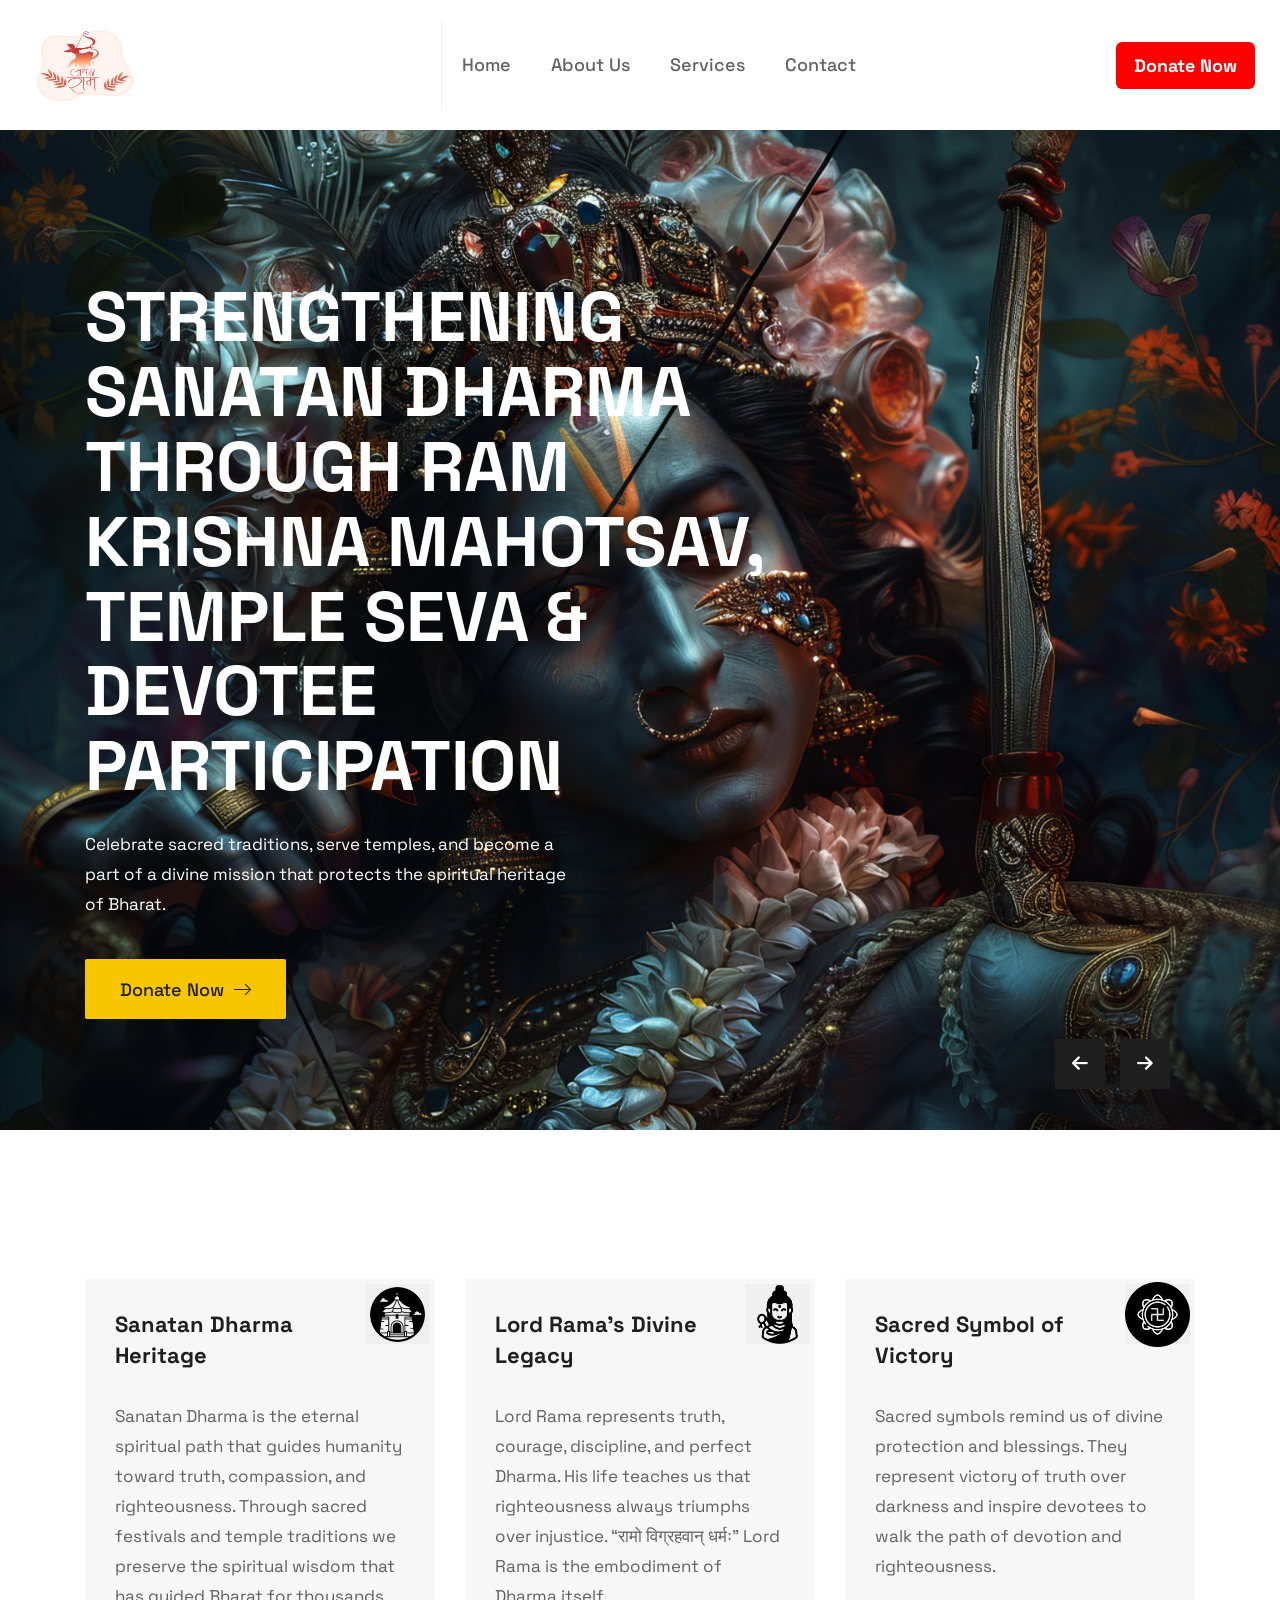
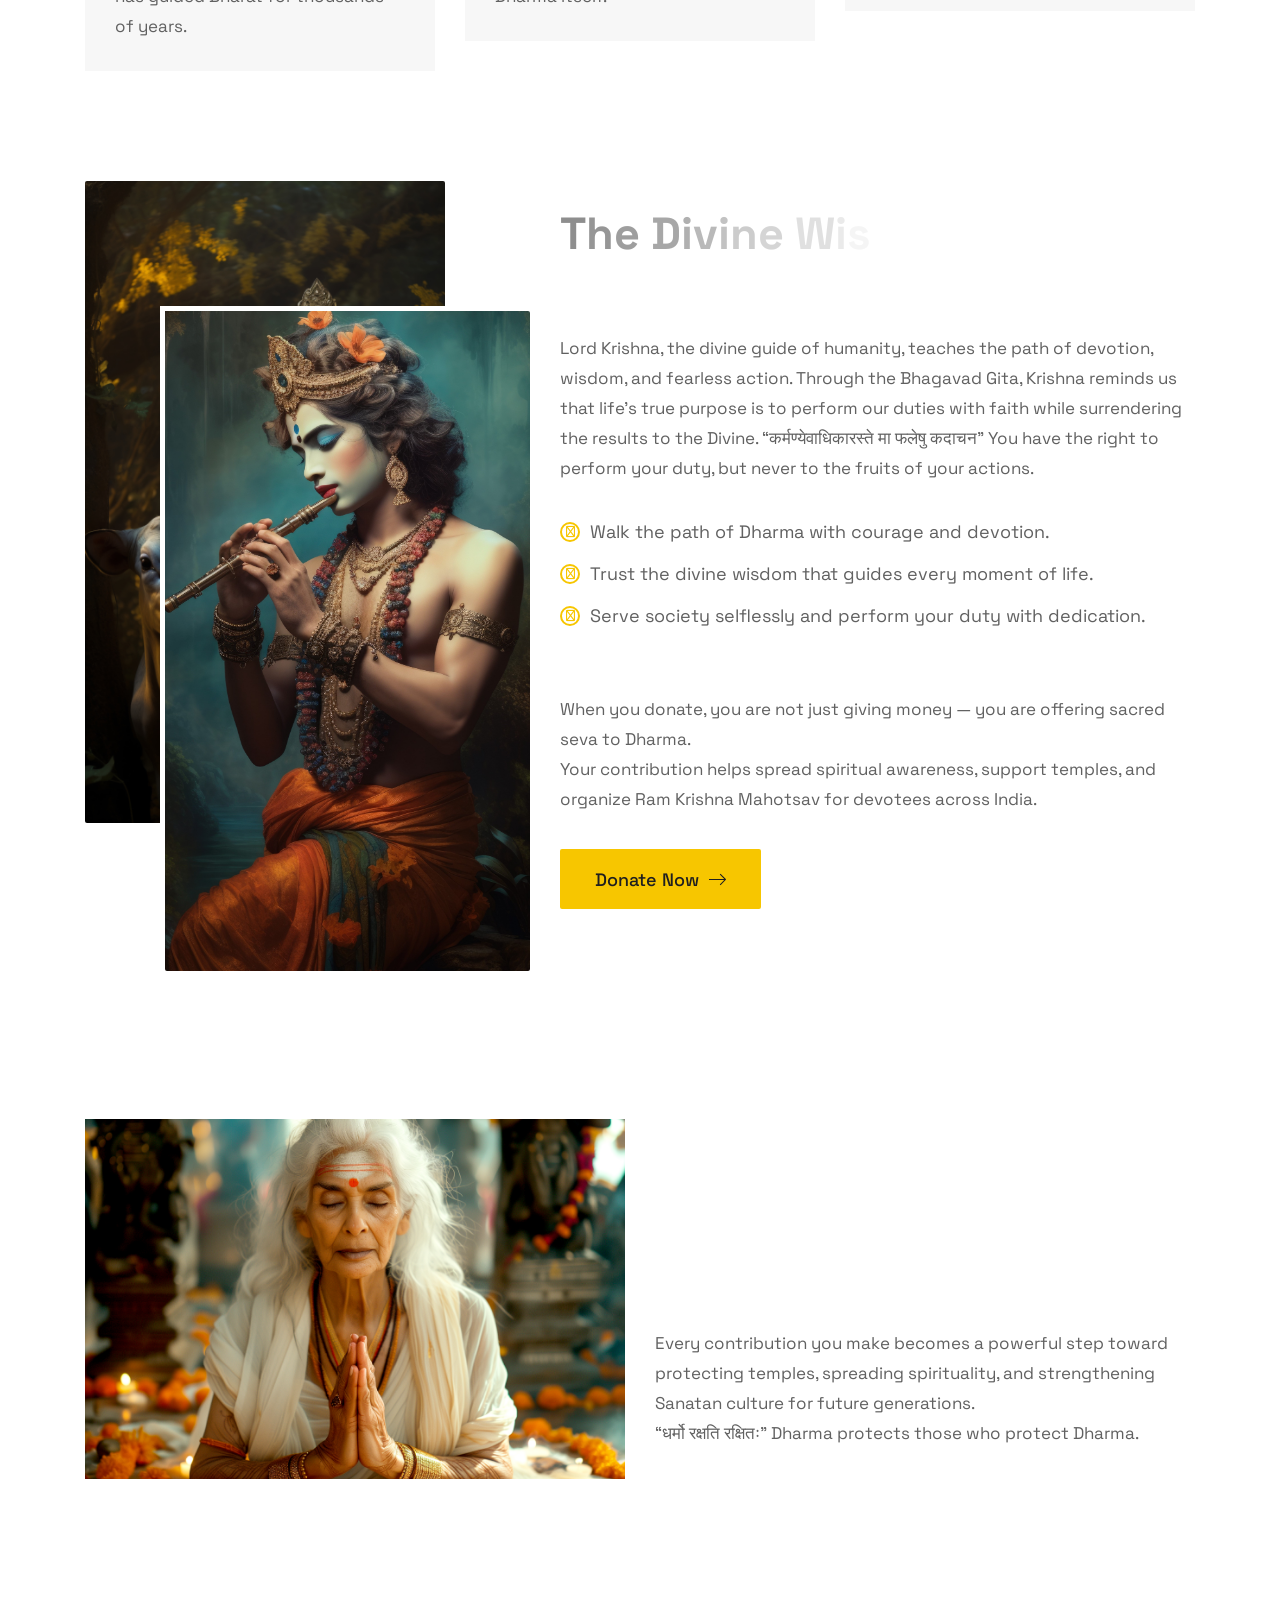
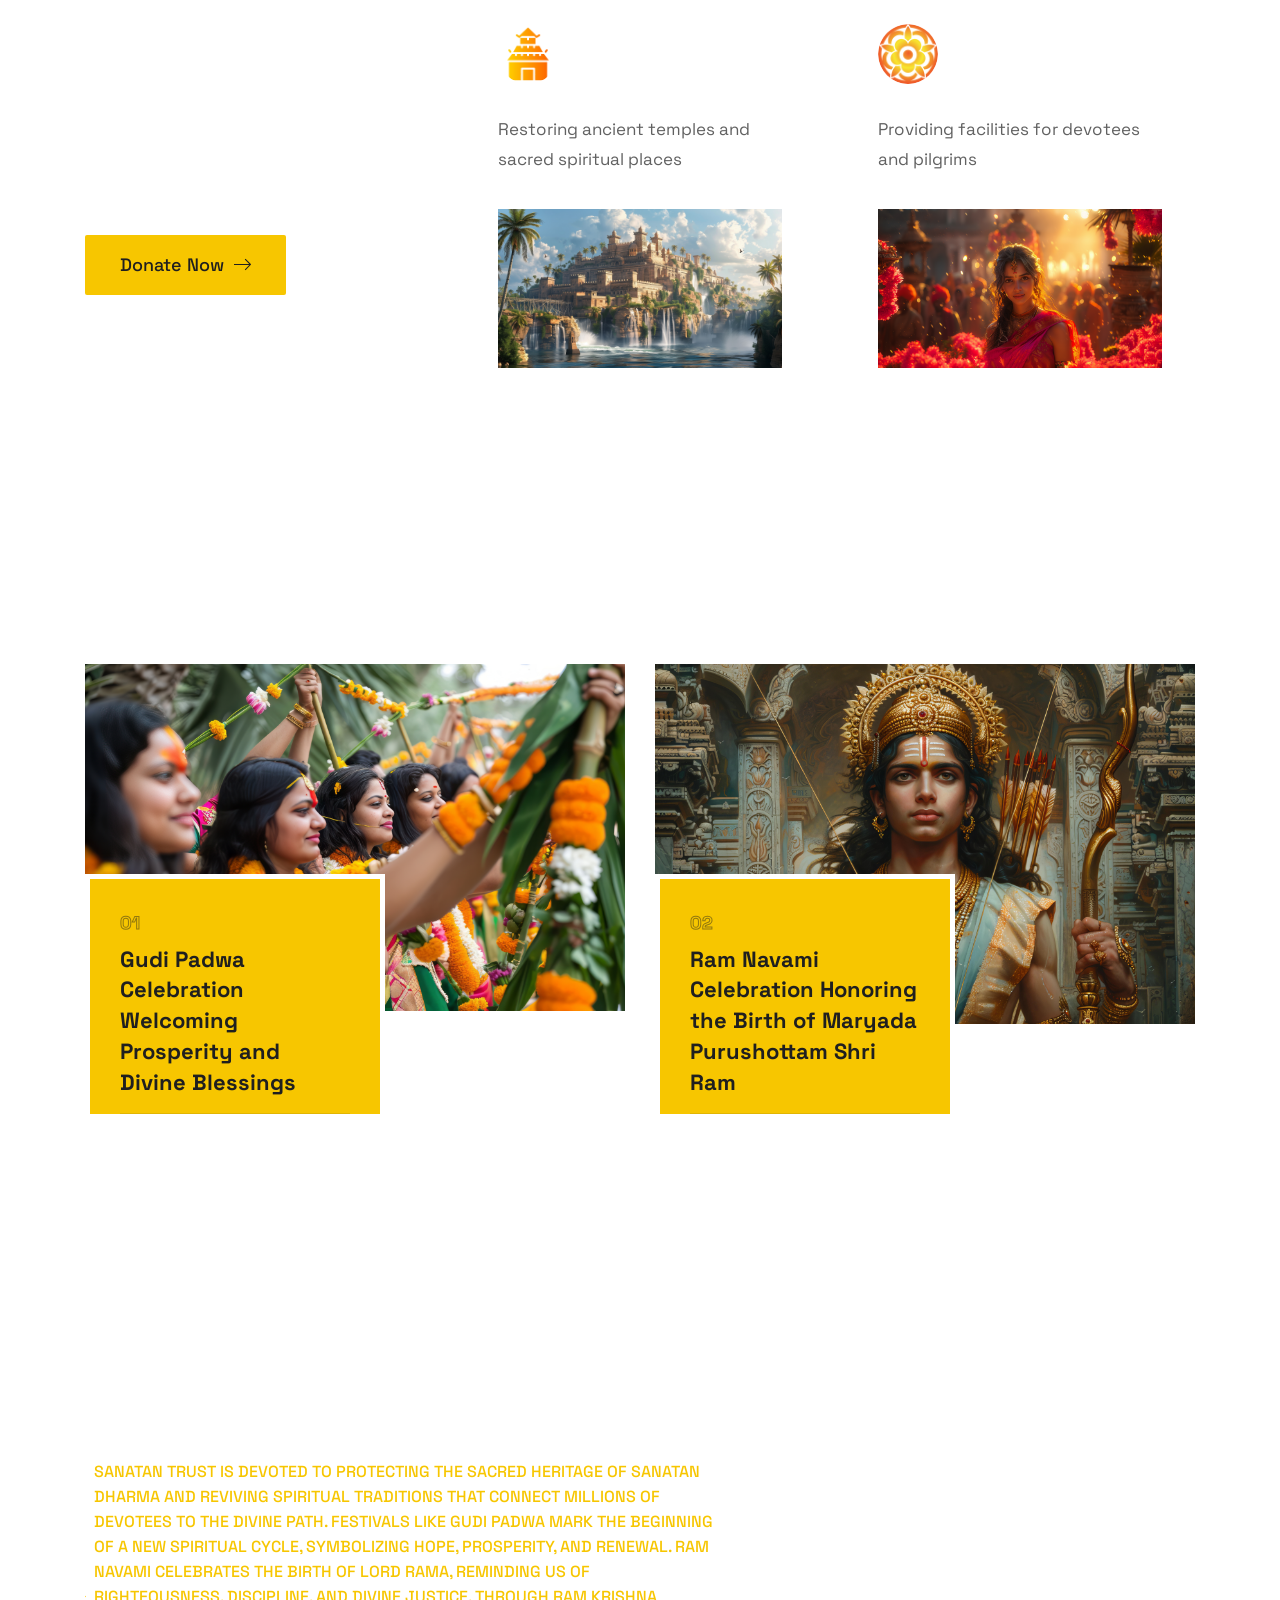
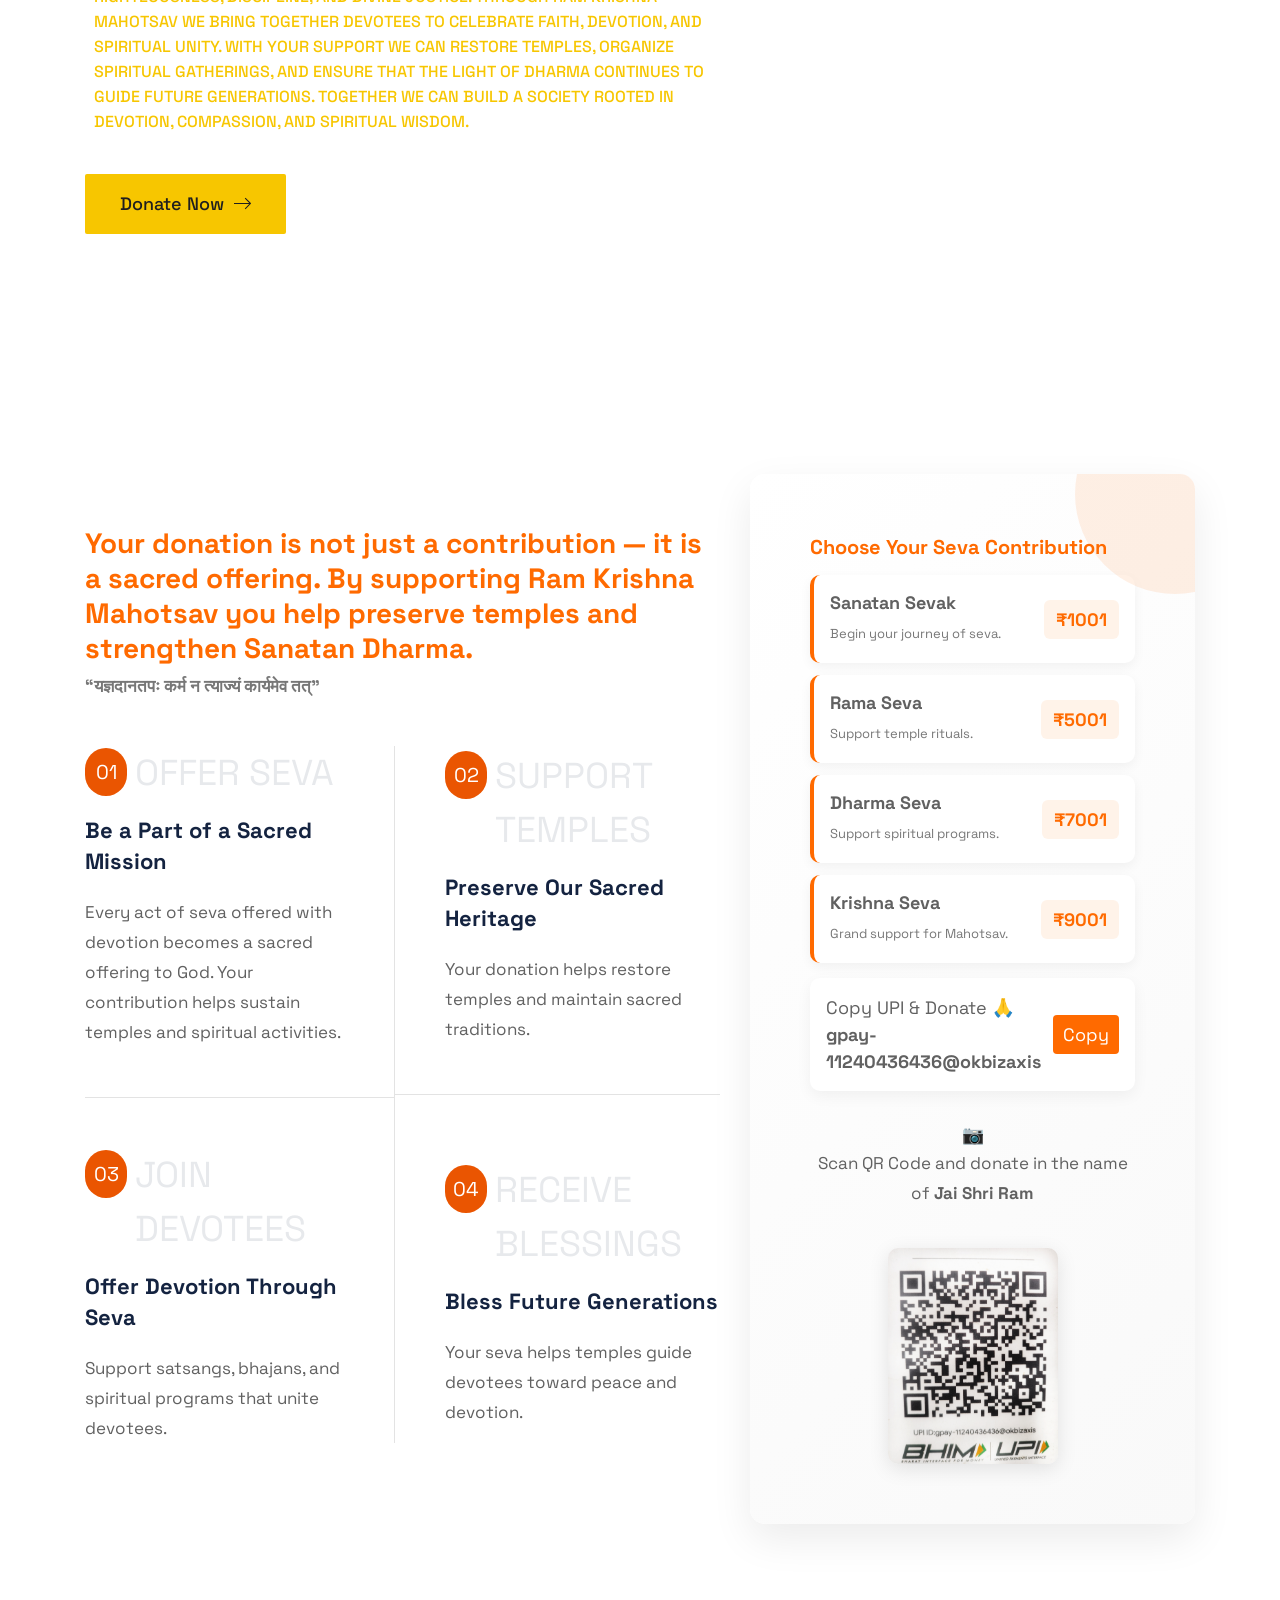
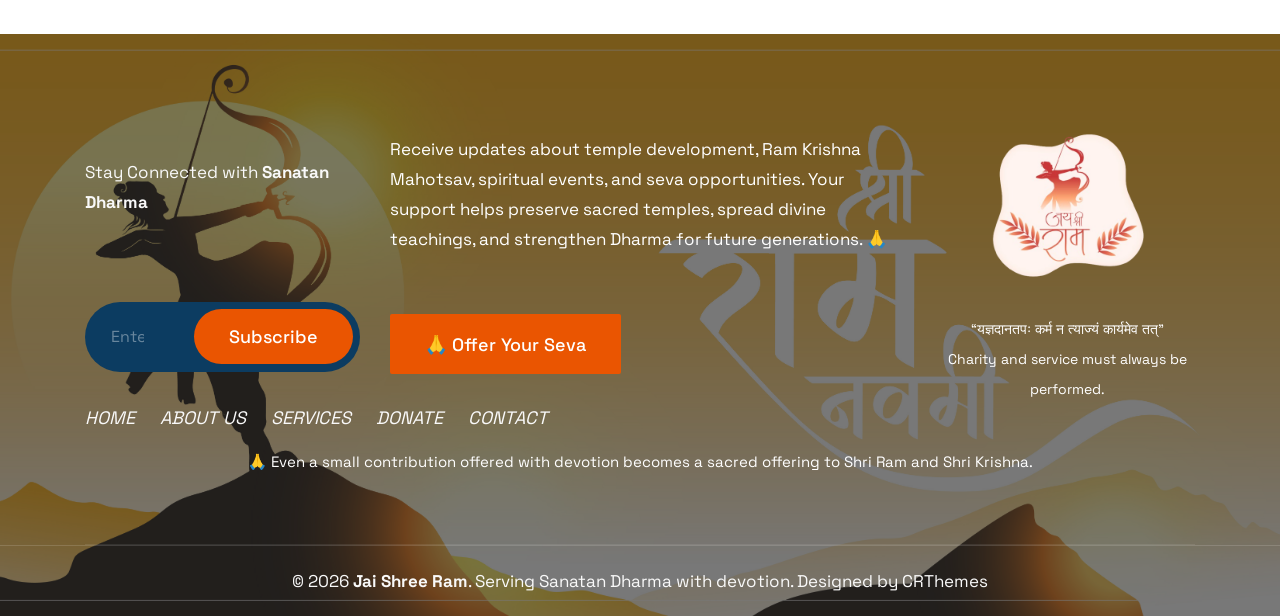
==== commit 37b46e95: "key api commit" ====
--- a/index.html
+++ b/index.html
@@ -1218,7 +1218,7 @@
             function payDonation(amount) {
 
                 var options = {
-                    "key": "rzp_test_SQLmMZLrFSettT",
+                    "key": "rzp_live_SR660f6kmVZzt1",
                     "amount": amount * 100,
                     "currency": "INR",
                     "name": "RamaKrishna Seva",
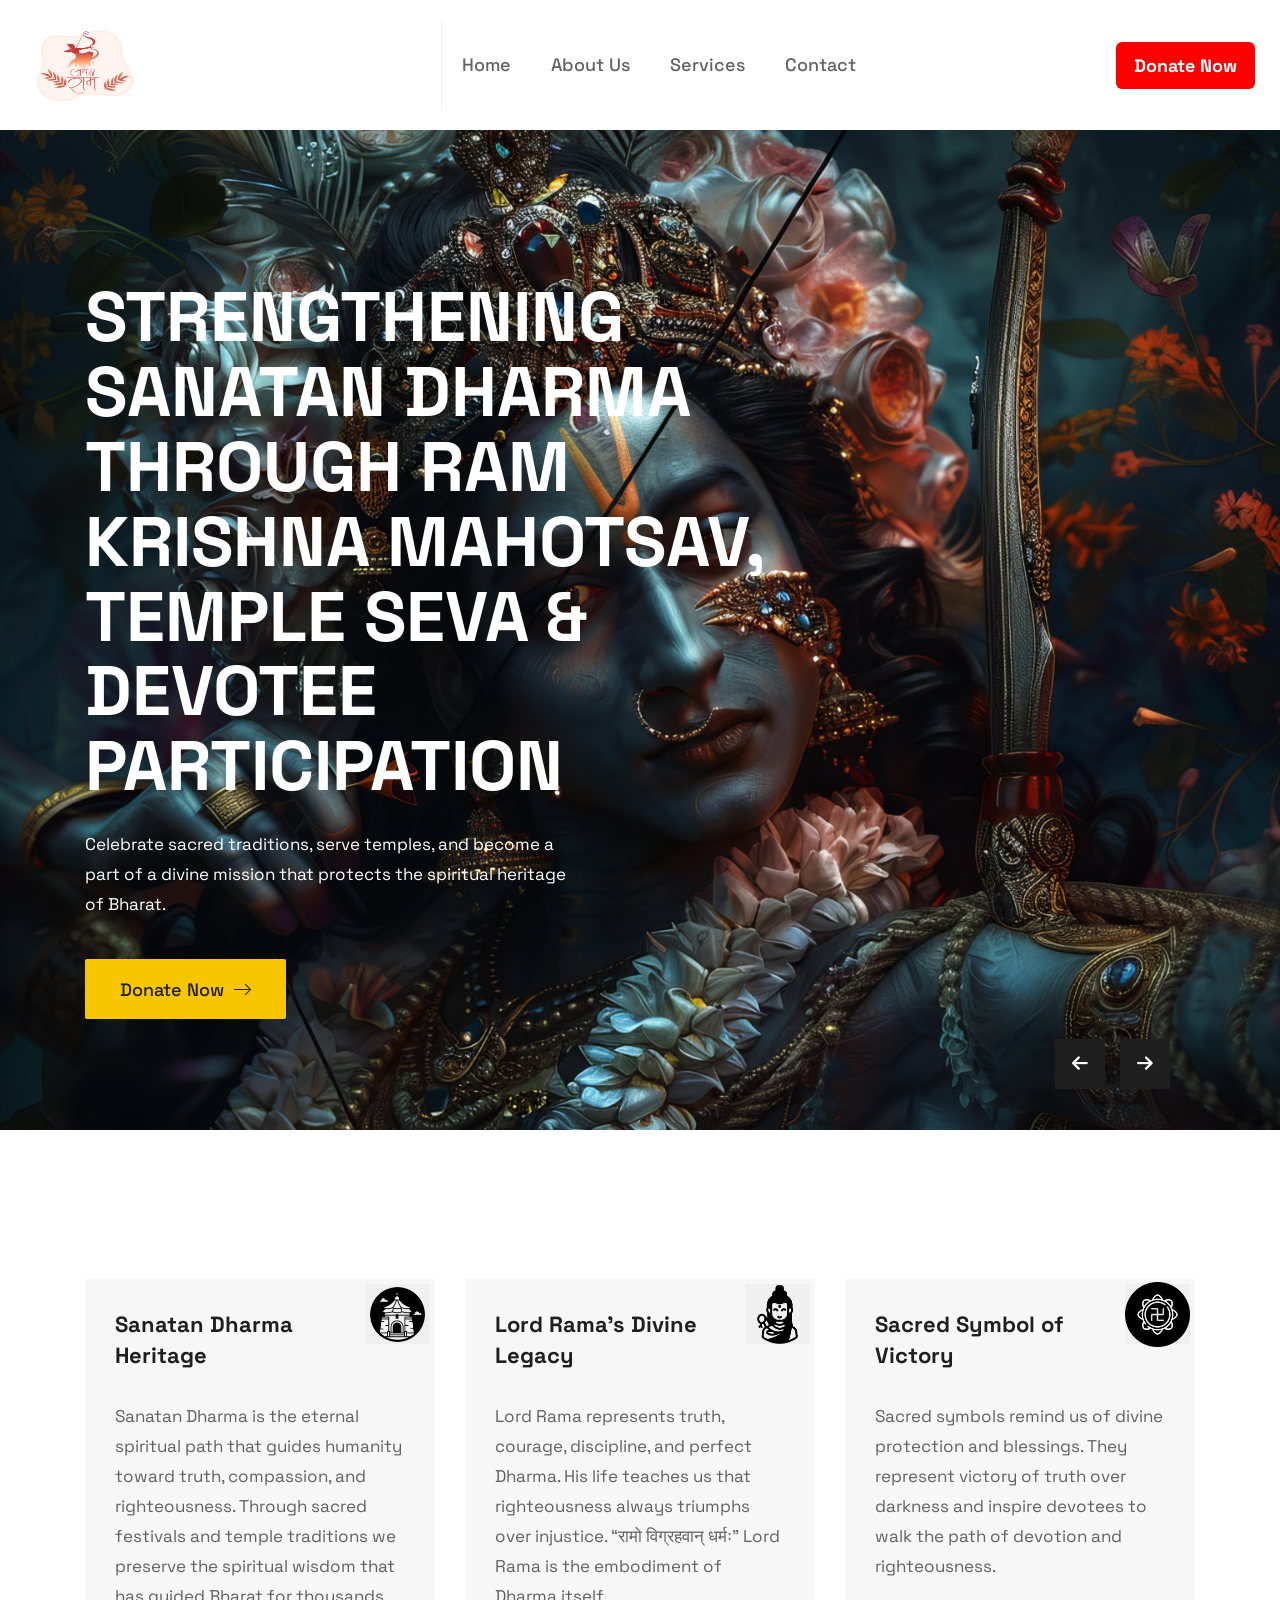
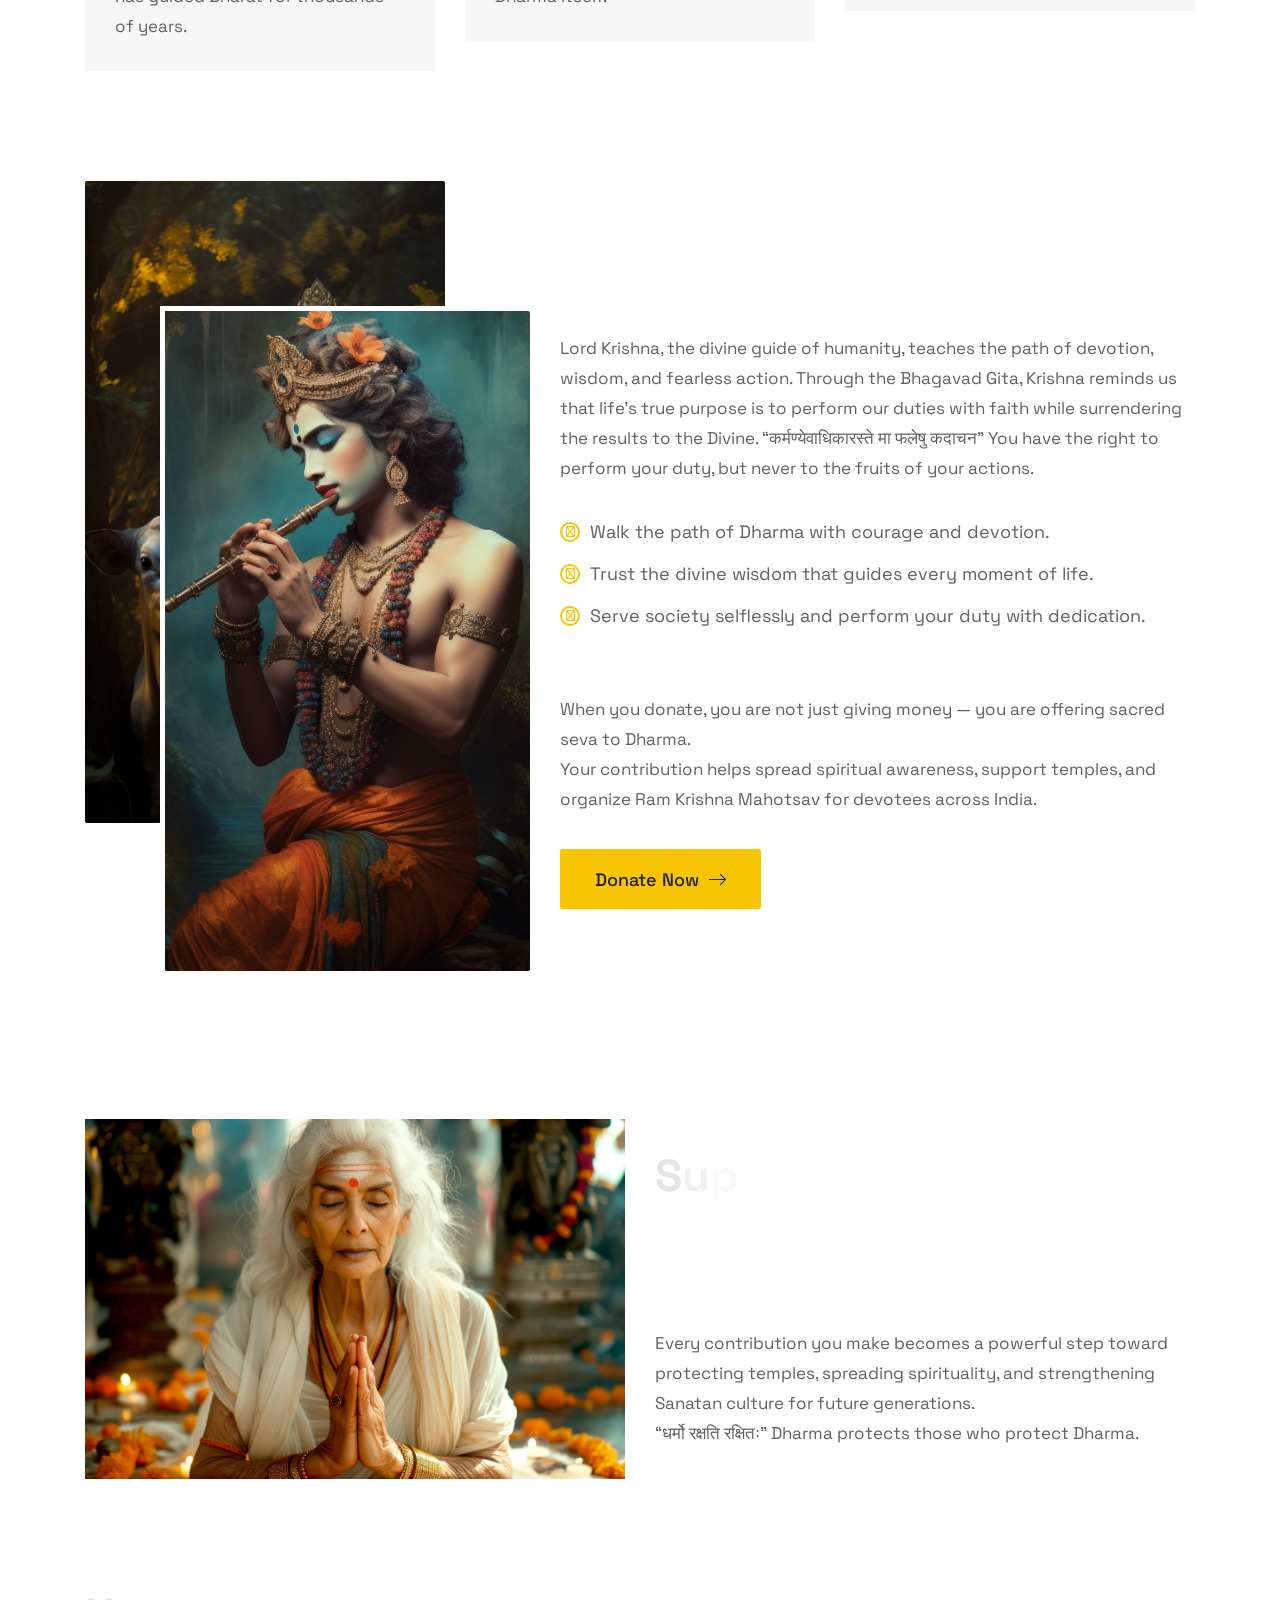
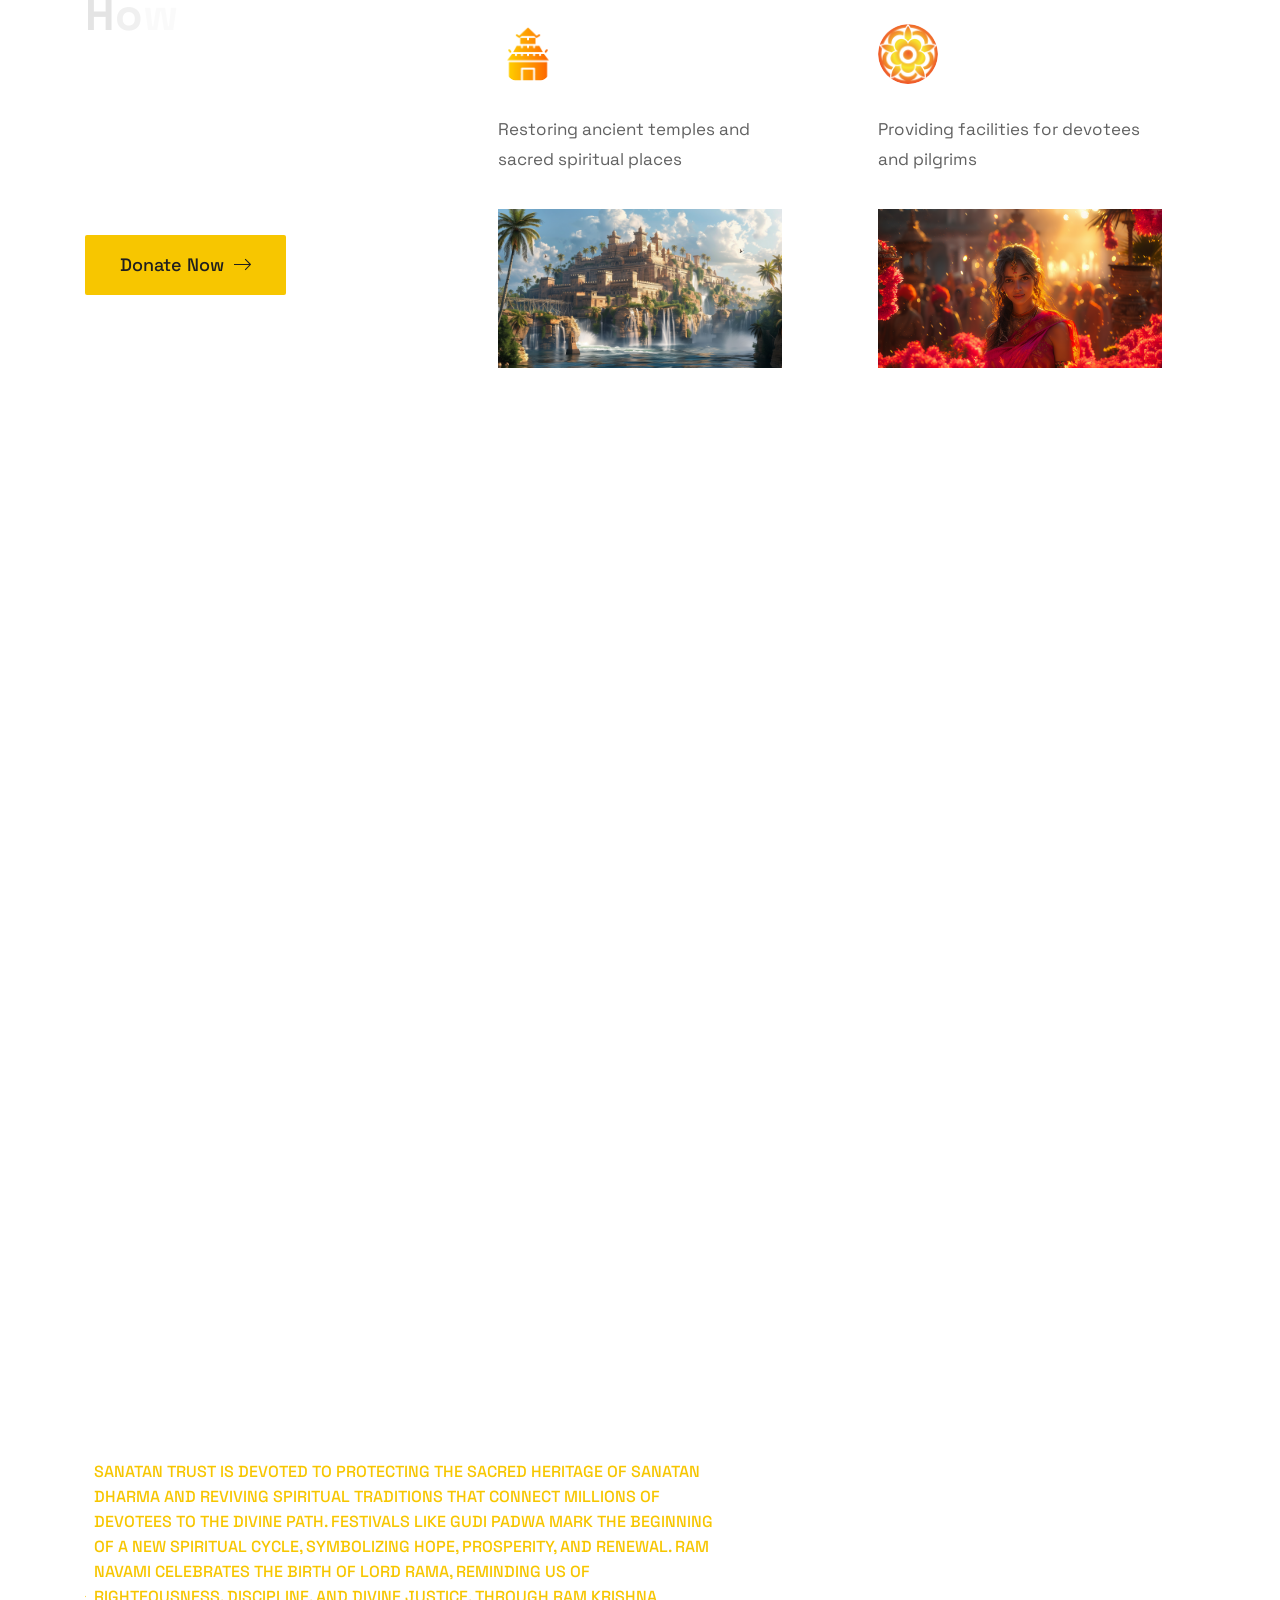
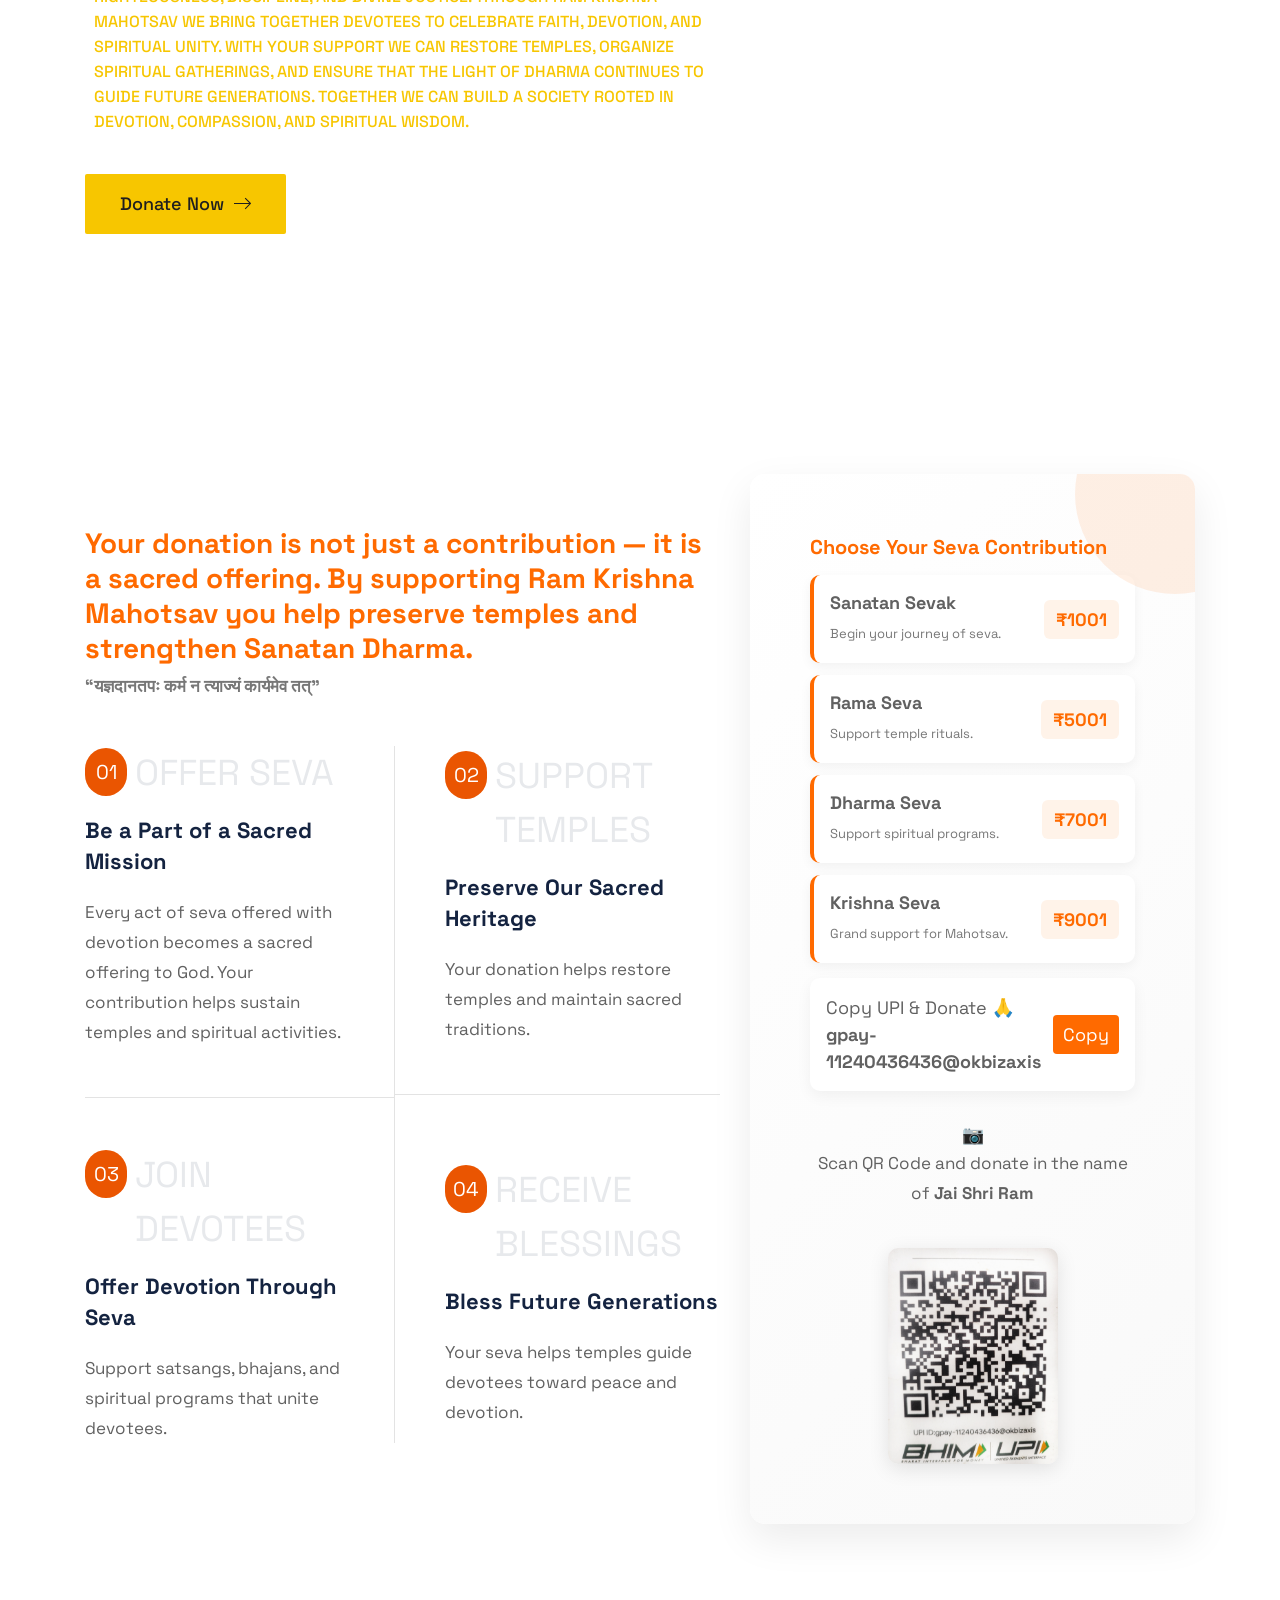
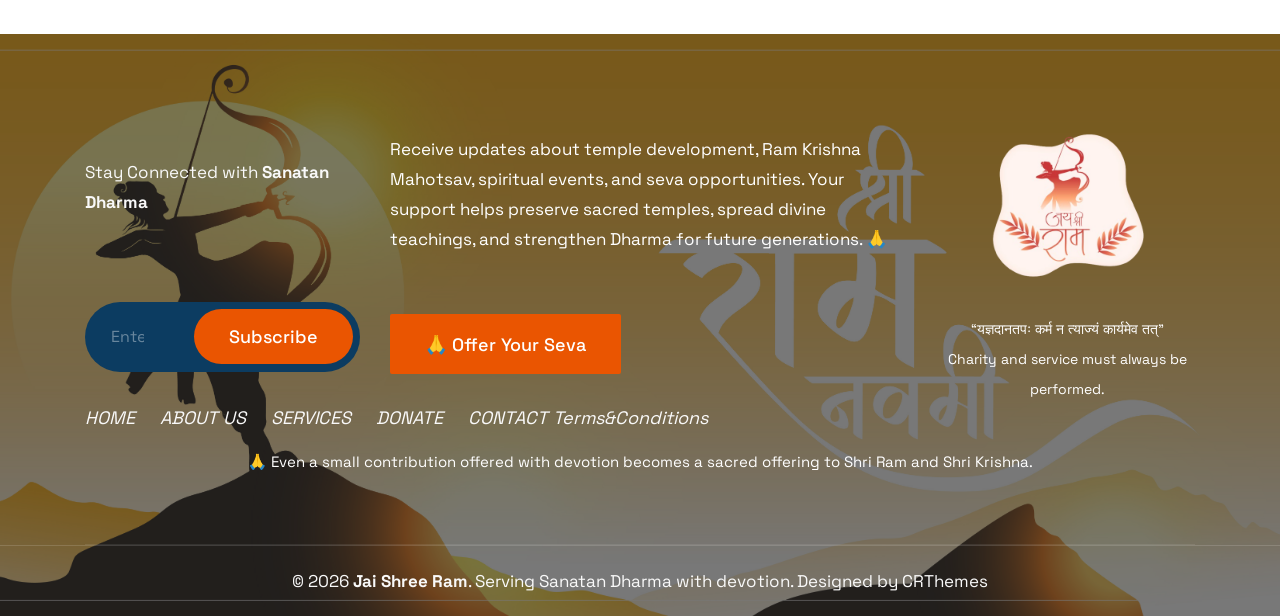
==== commit 1fc9eef6: "terms api commit" ====
--- a/index.html
+++ b/index.html
@@ -1315,6 +1315,7 @@
                             <var style="margin-right:20px;"><a href="services.html">SERVICES</a></var>
                             <var style="margin-right:20px;"><a href="#donate-seva">DONATE</a></var>
                             <var><a href="contact.html">CONTACT</a></var>
+                            <var style="margin-right:20px;"><a href="contact.html">Terms&Conditions</a></var>
 
                         </ul>
                     </div>
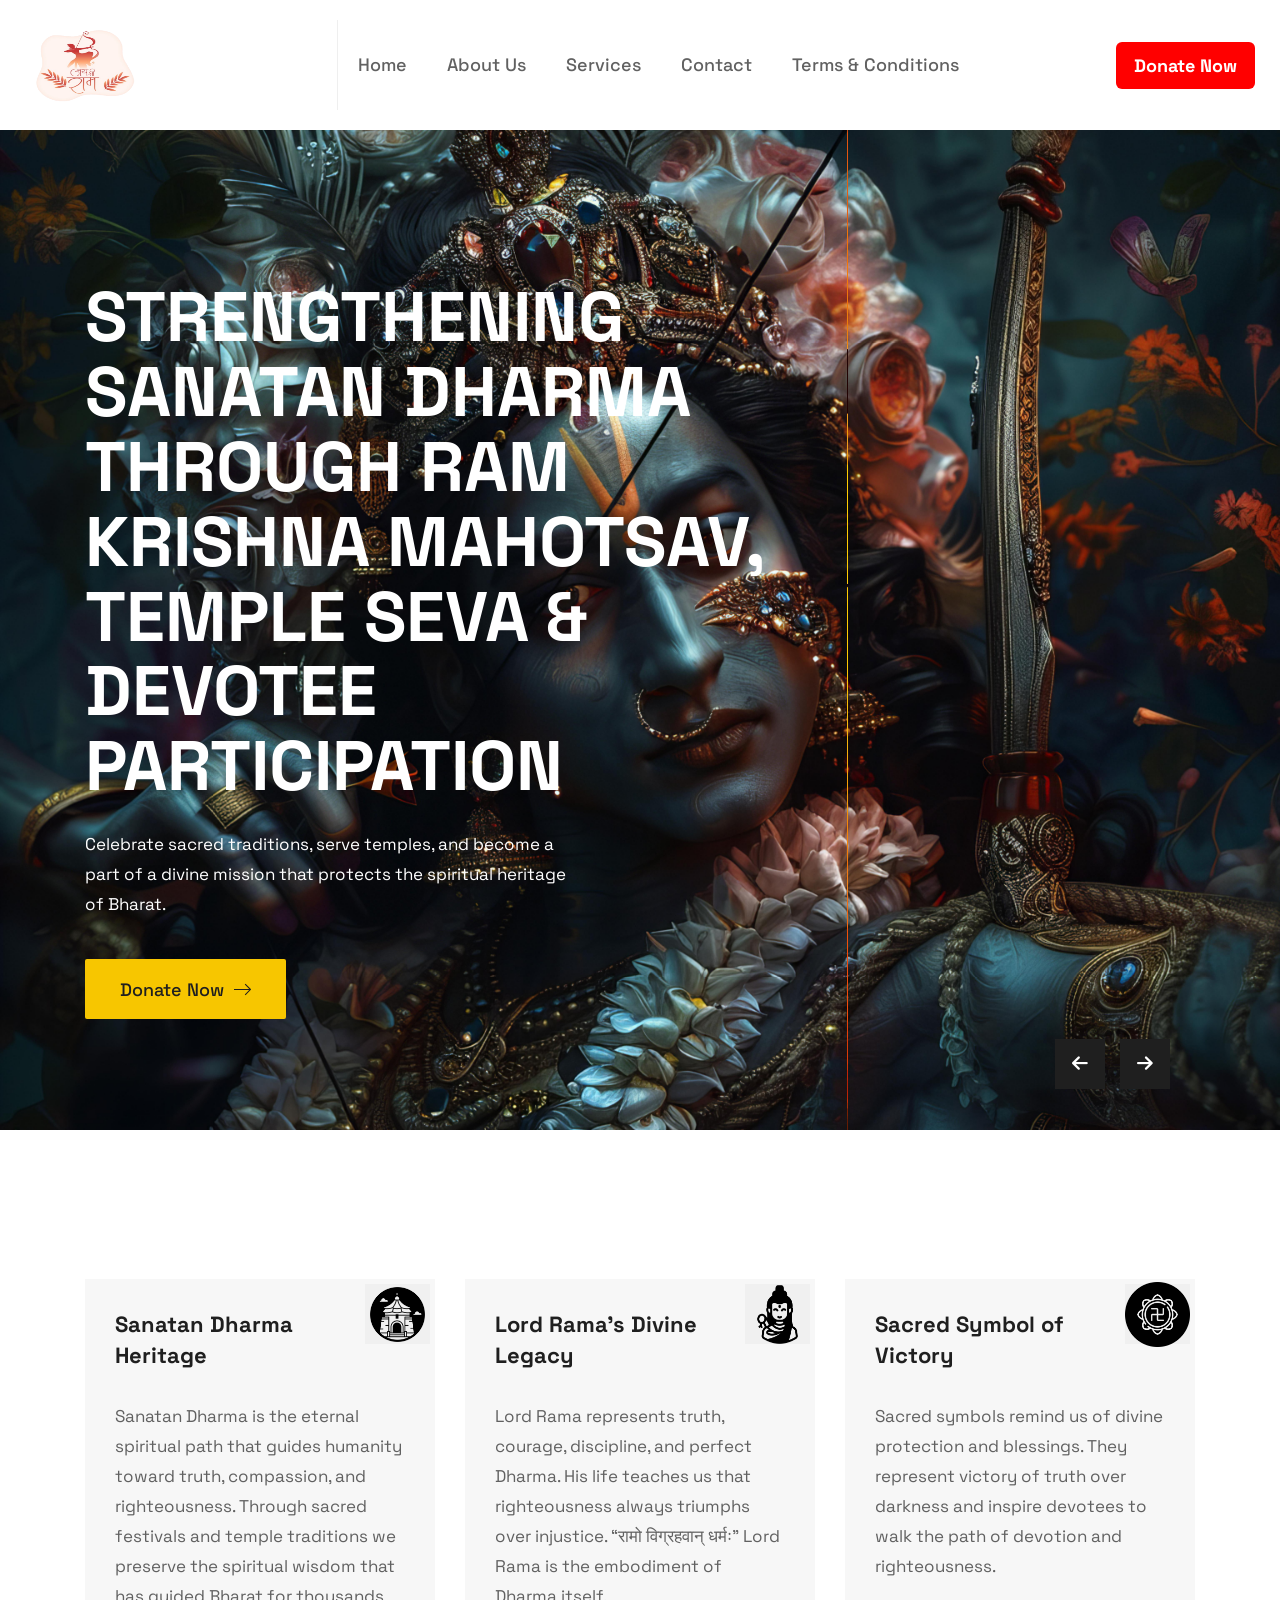
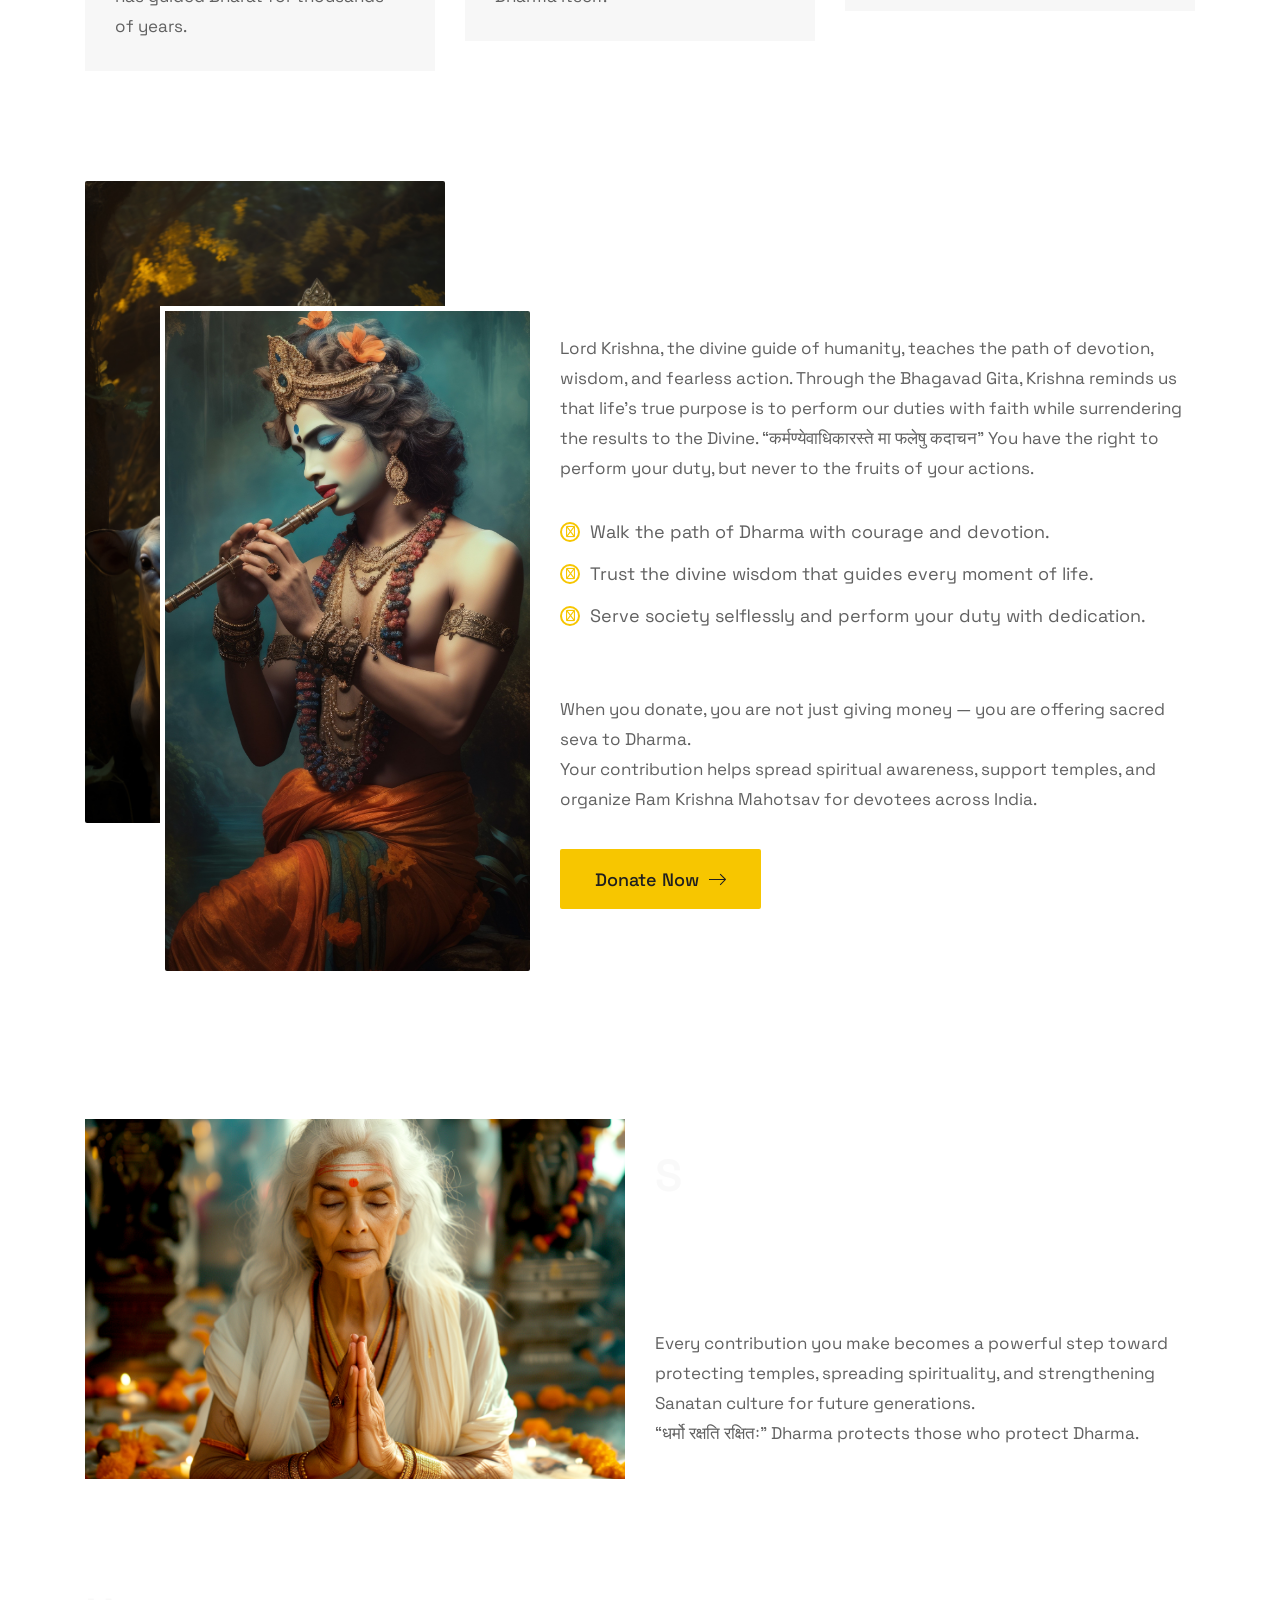
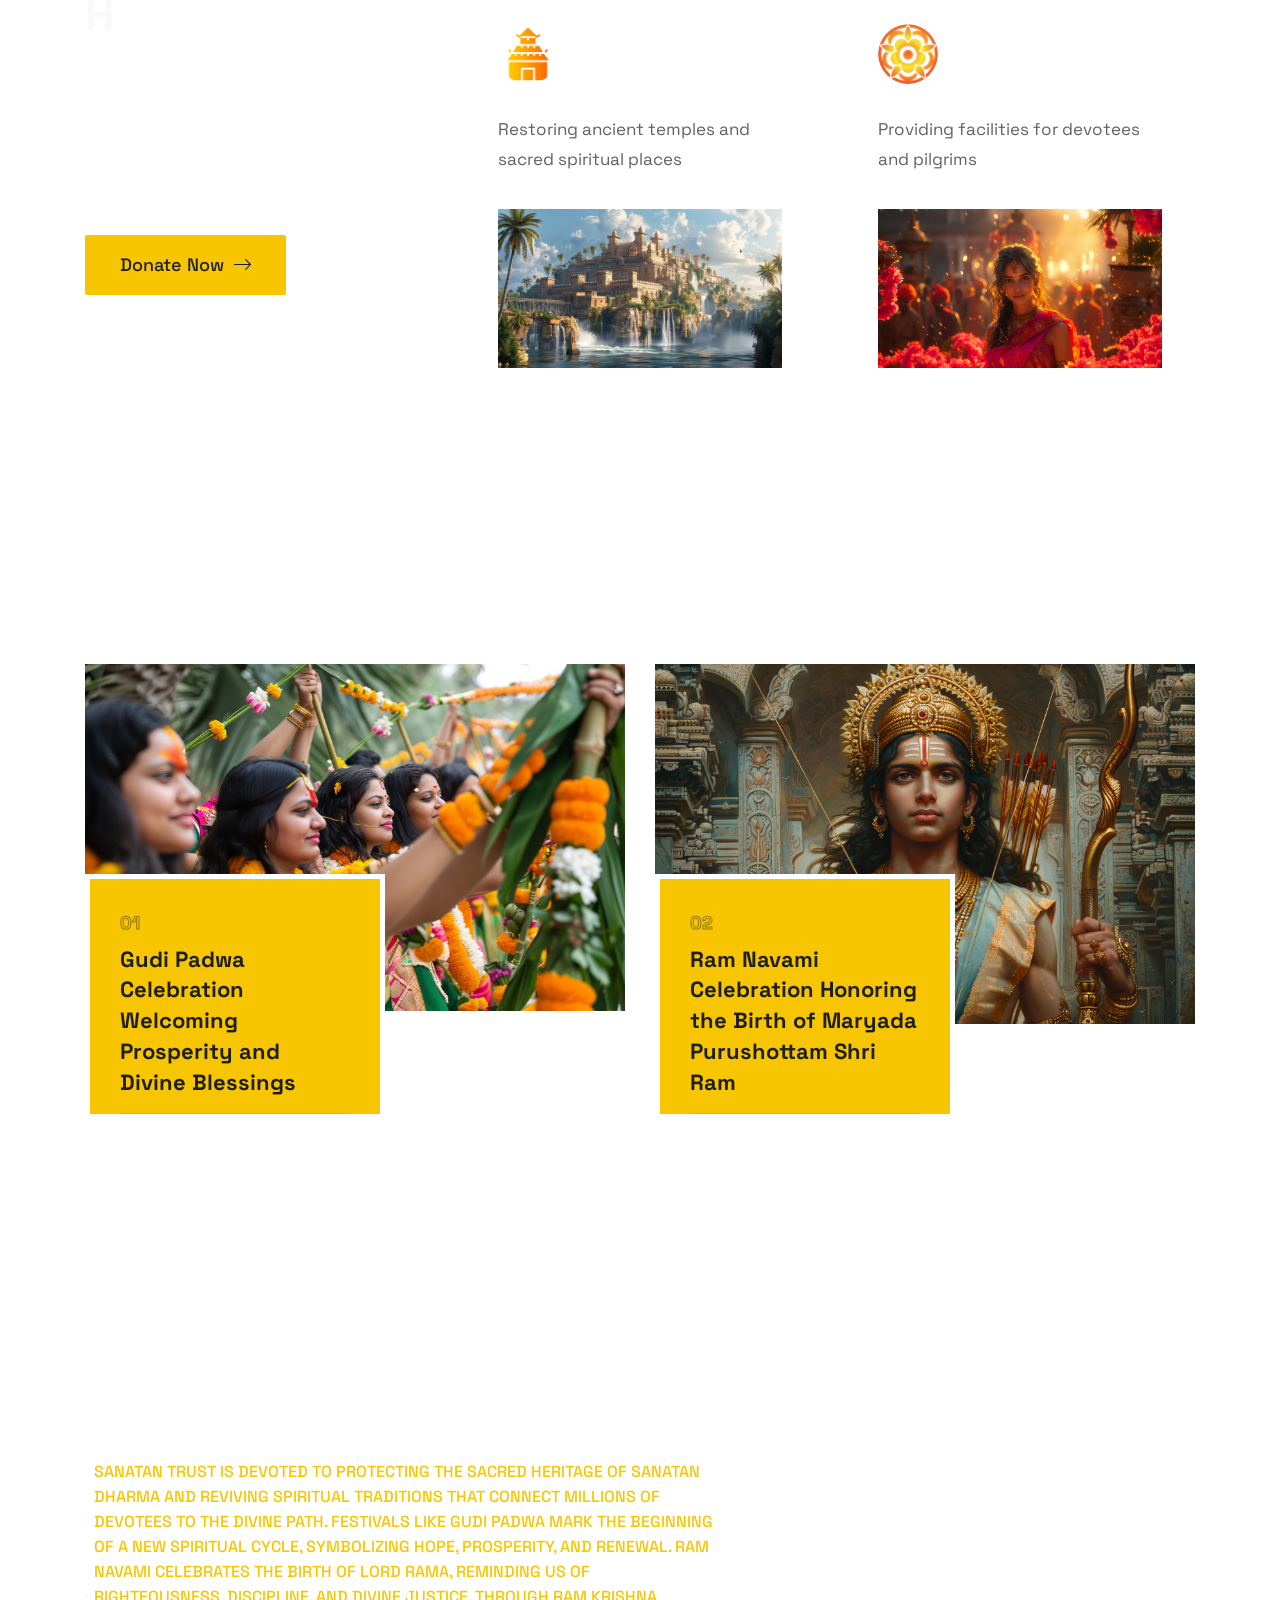
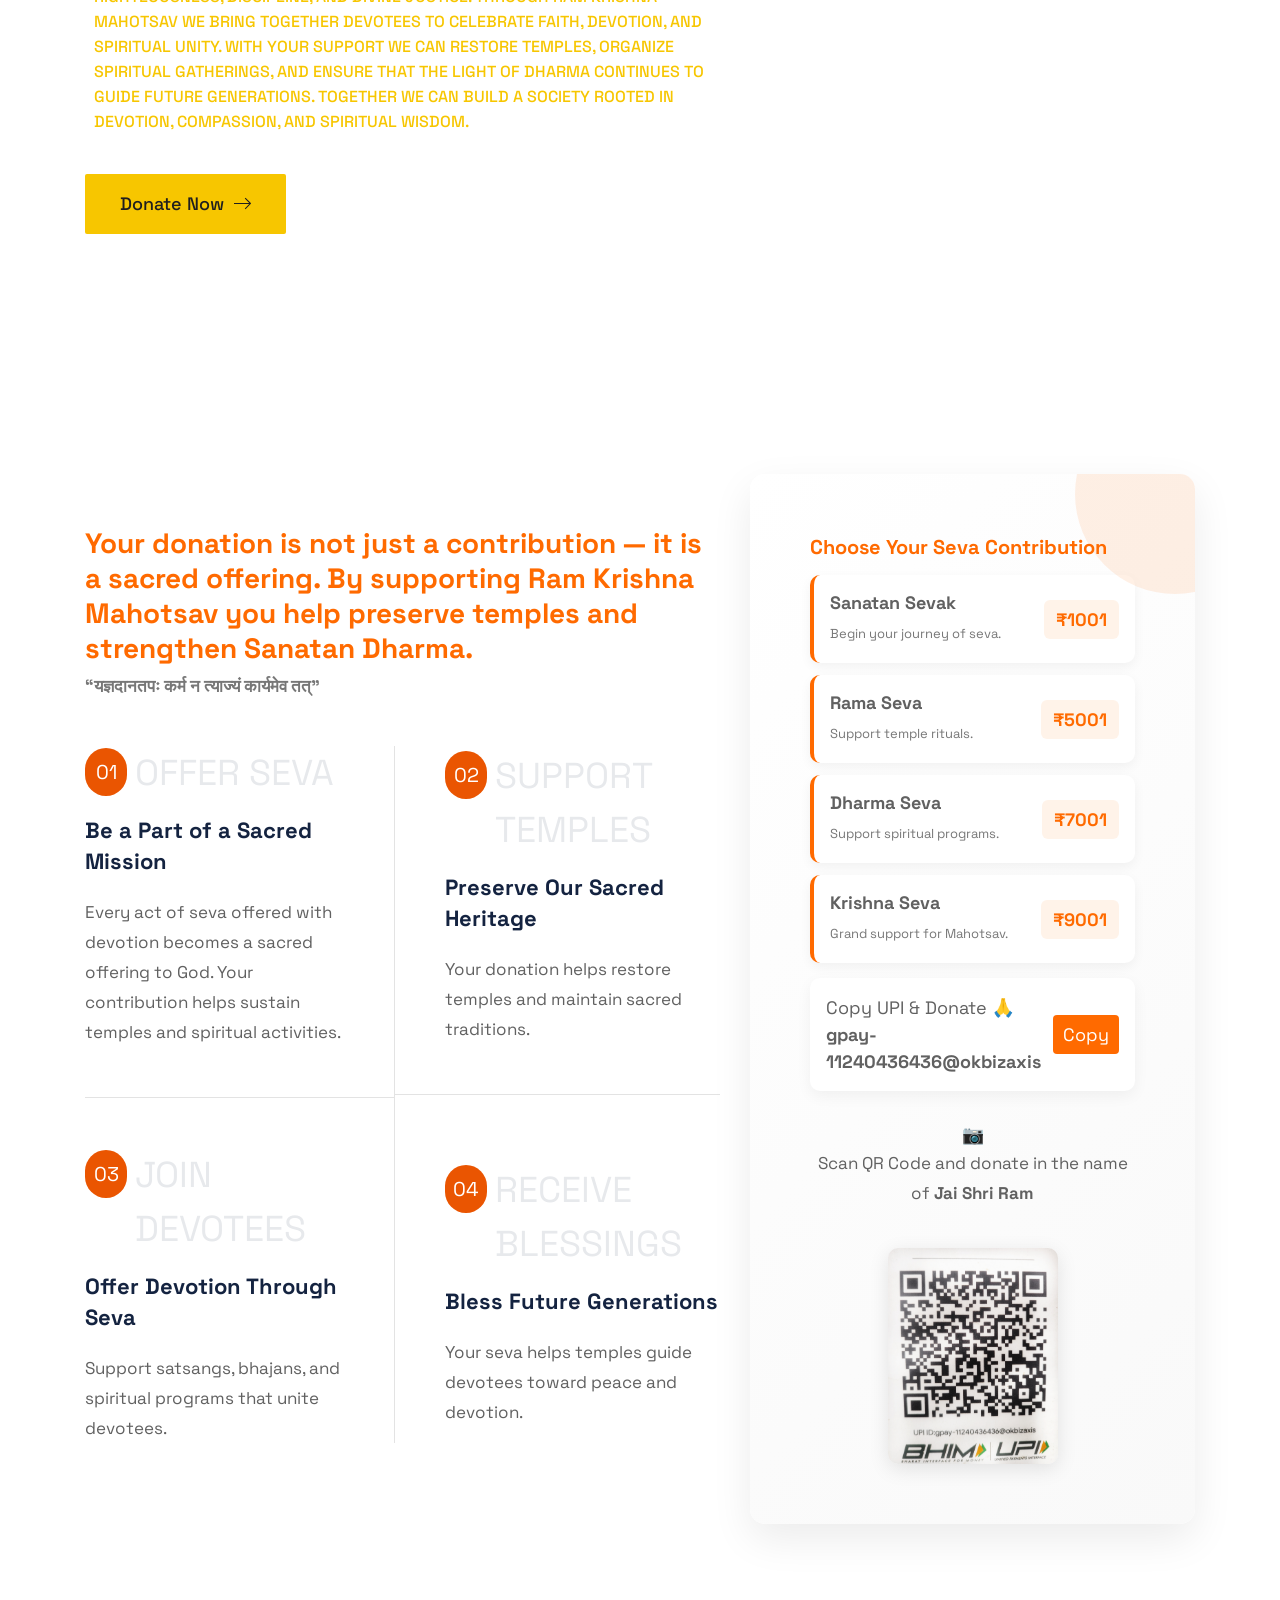
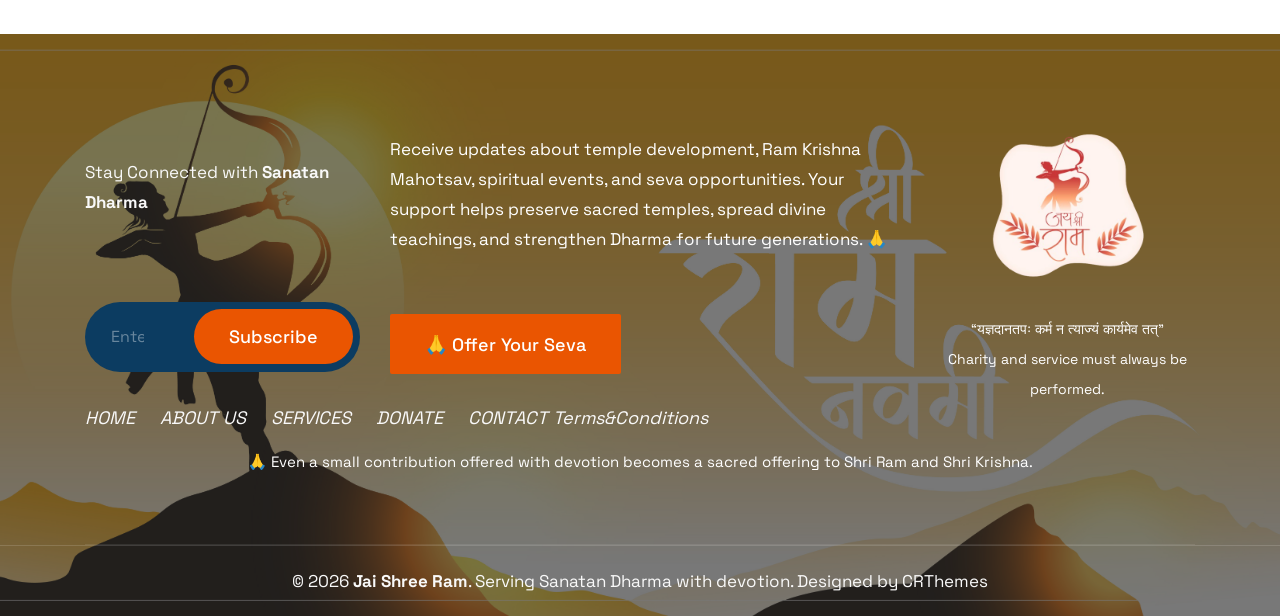
==== commit c719bdc3: "terms conditions commit" ====
--- a/index.html
+++ b/index.html
@@ -43,6 +43,8 @@
                                 <li><a href="about.html">About Us</a></li>
                                 <li><a href="services.html">Services</a></li>
                                 <li><a href="contact.html">Contact</a></li>
+                                                             <li><a href="contact.html">Terms & Conditions</a></li>
+
                             </ul>
                         </nav>
                     </div>
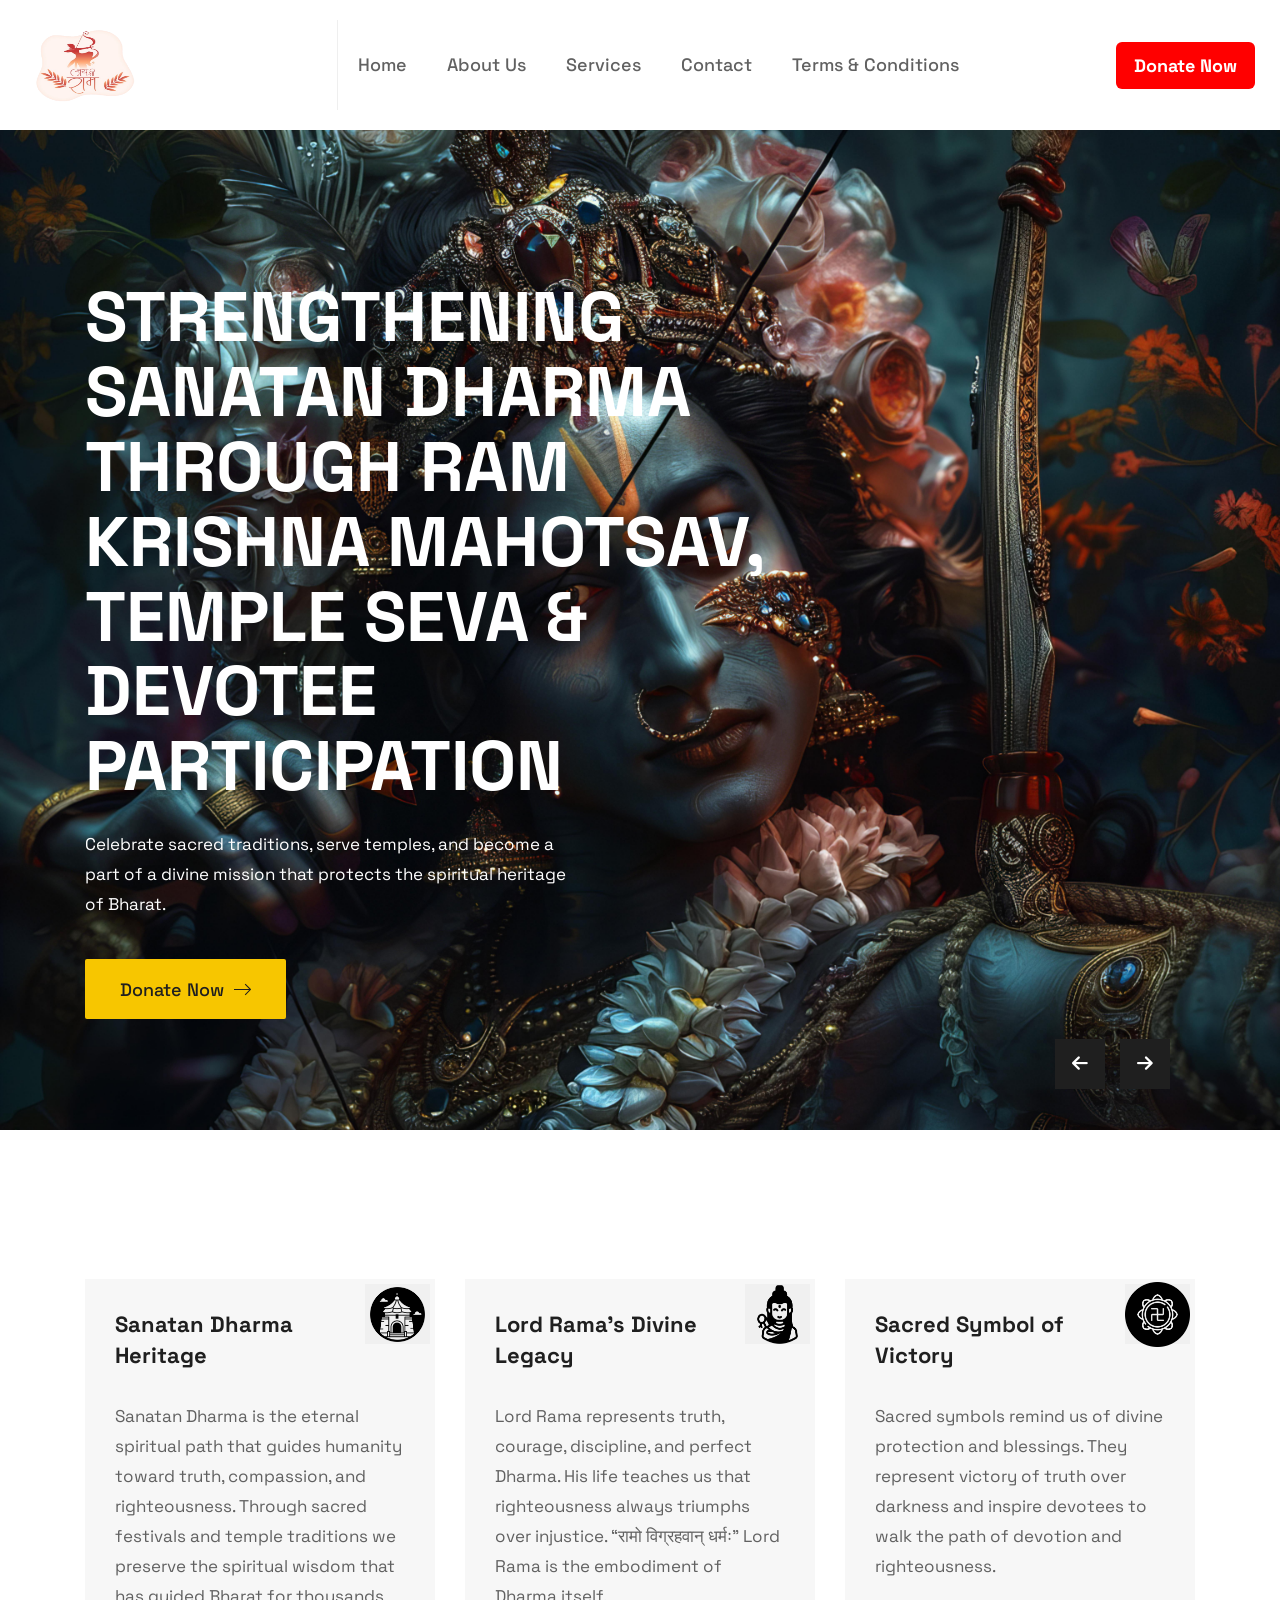
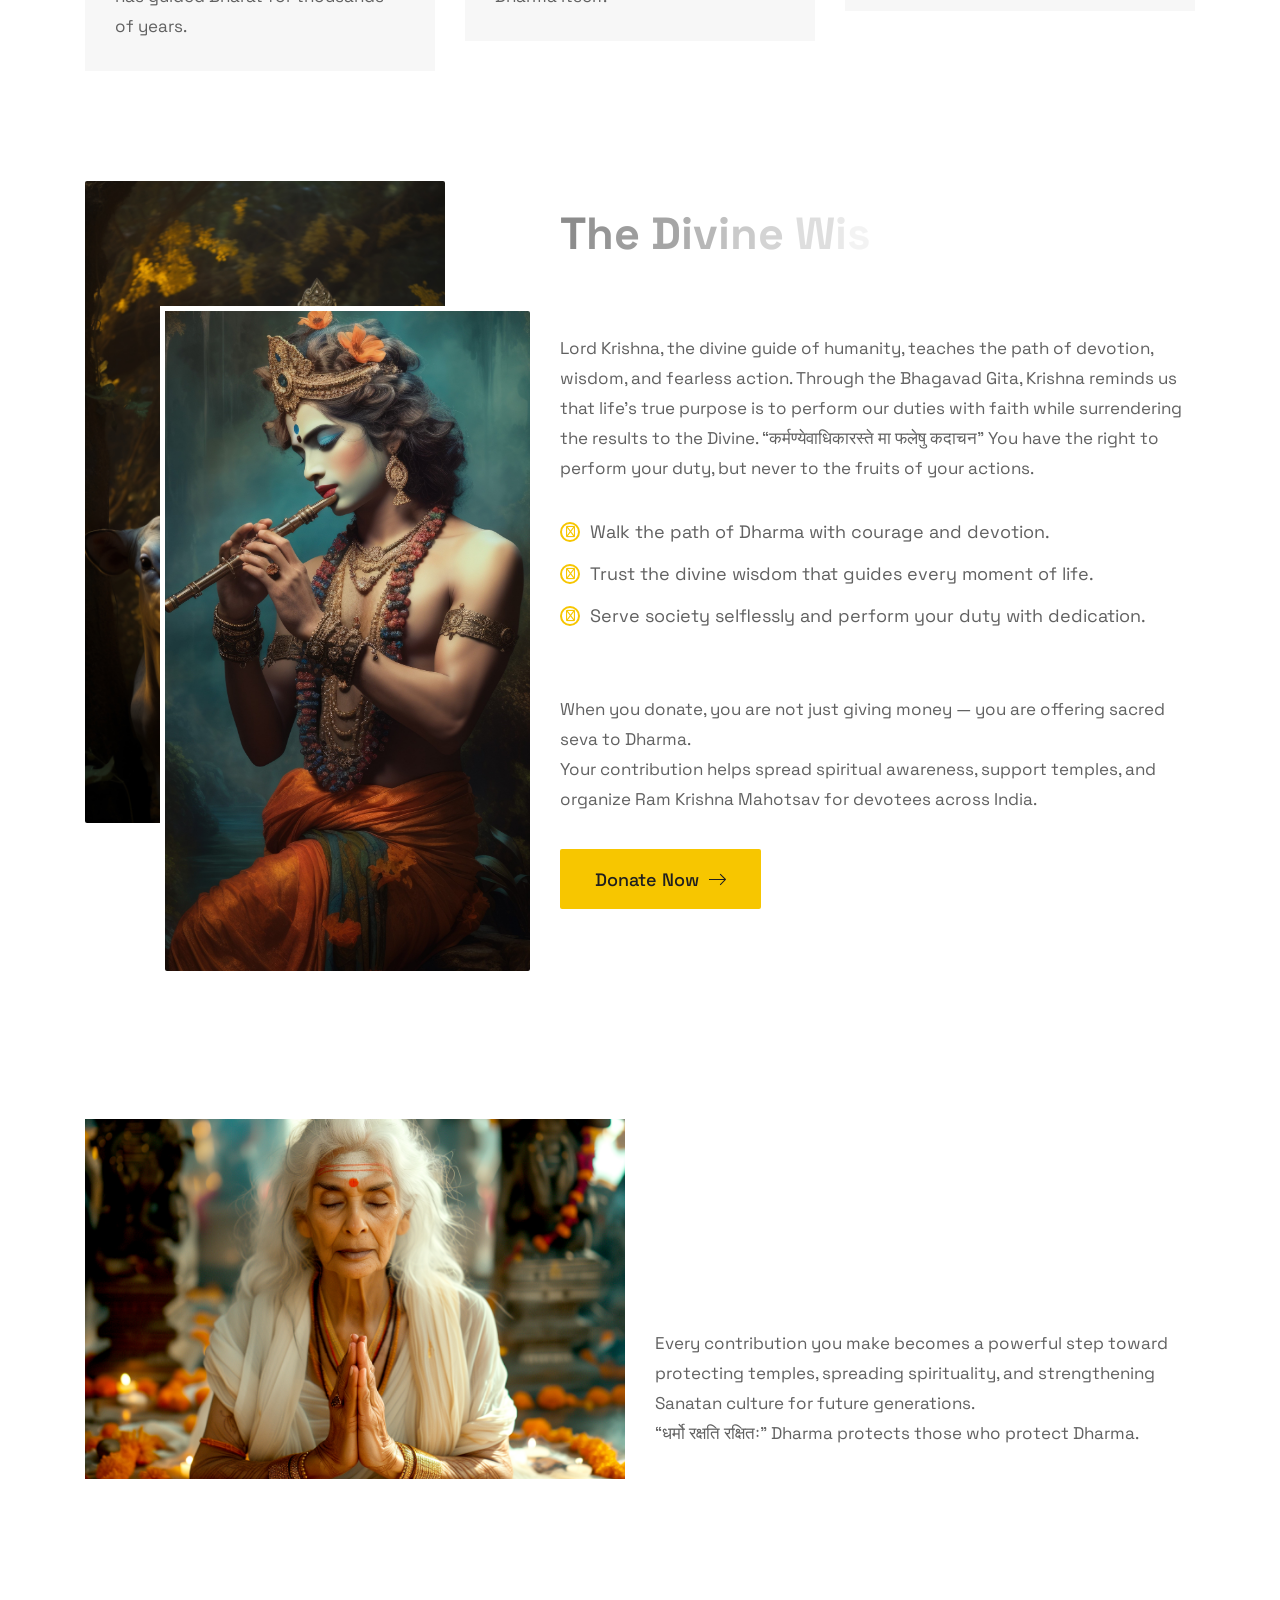
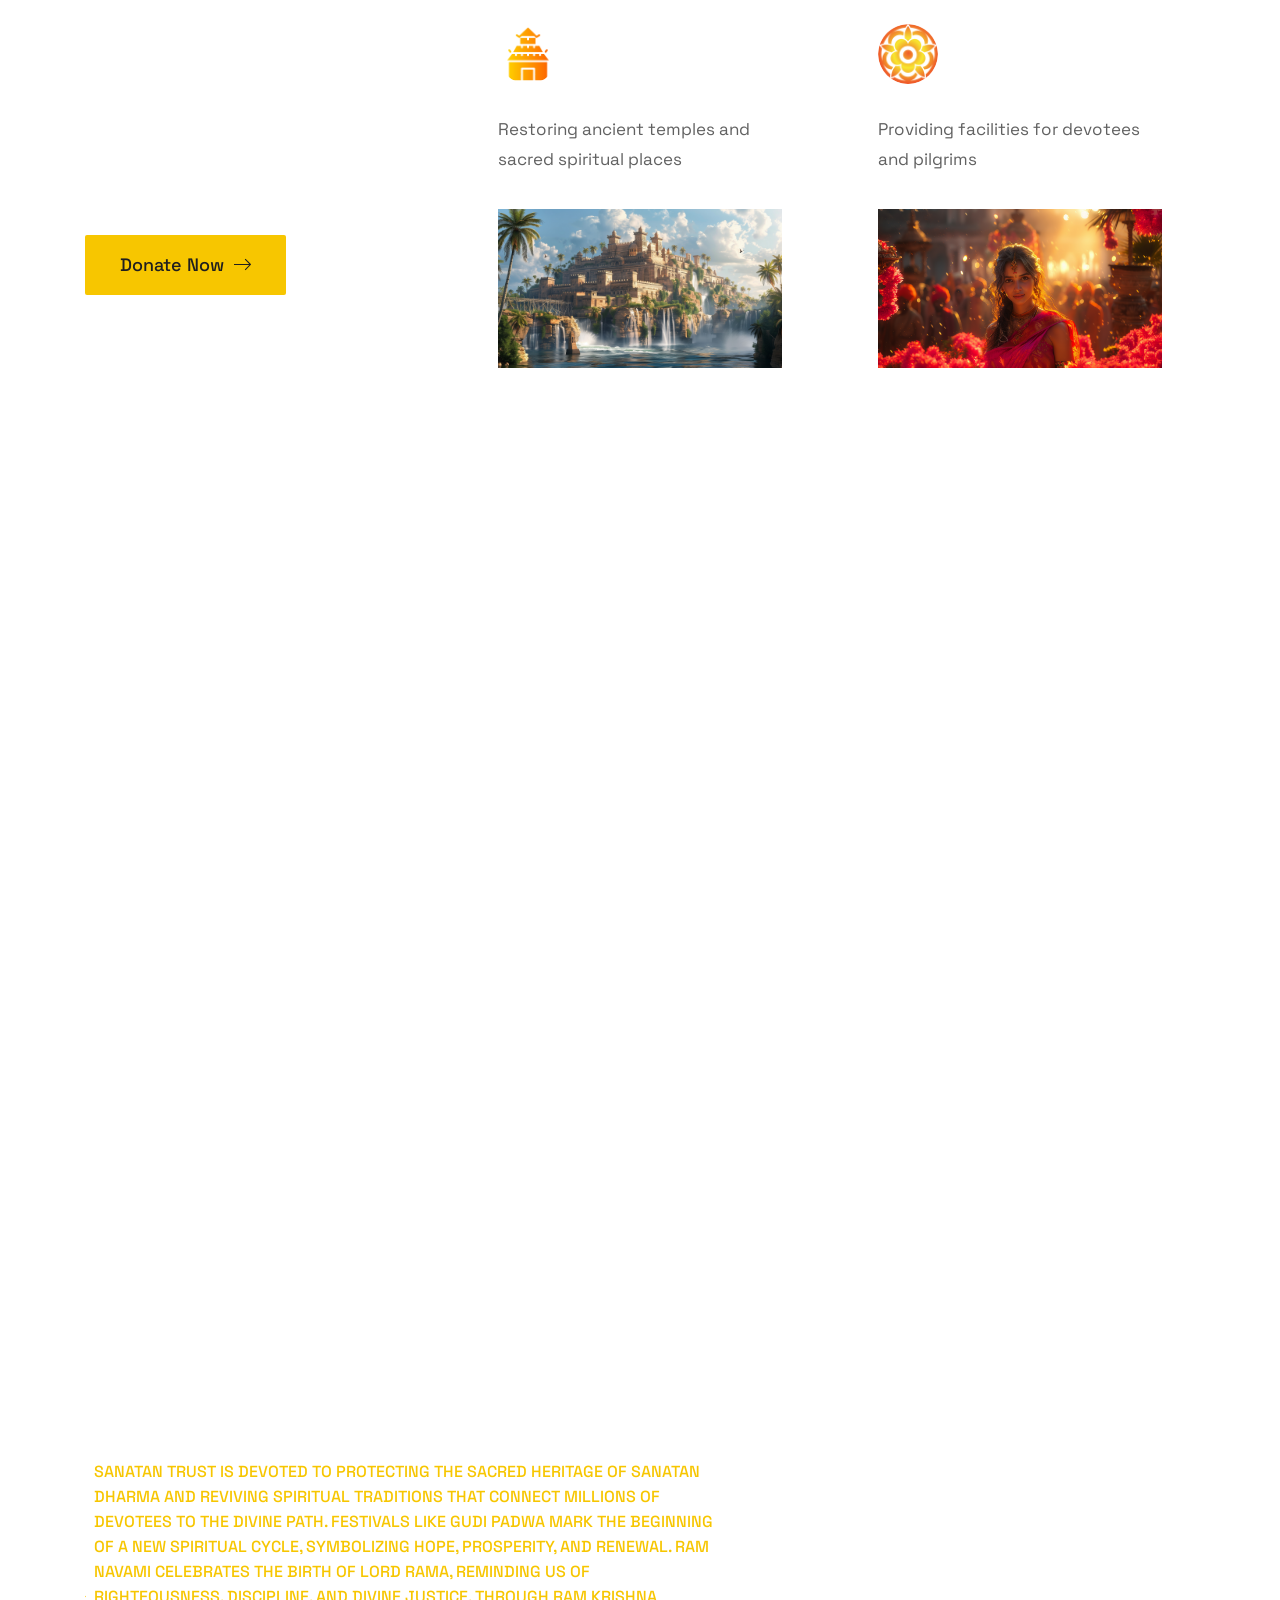
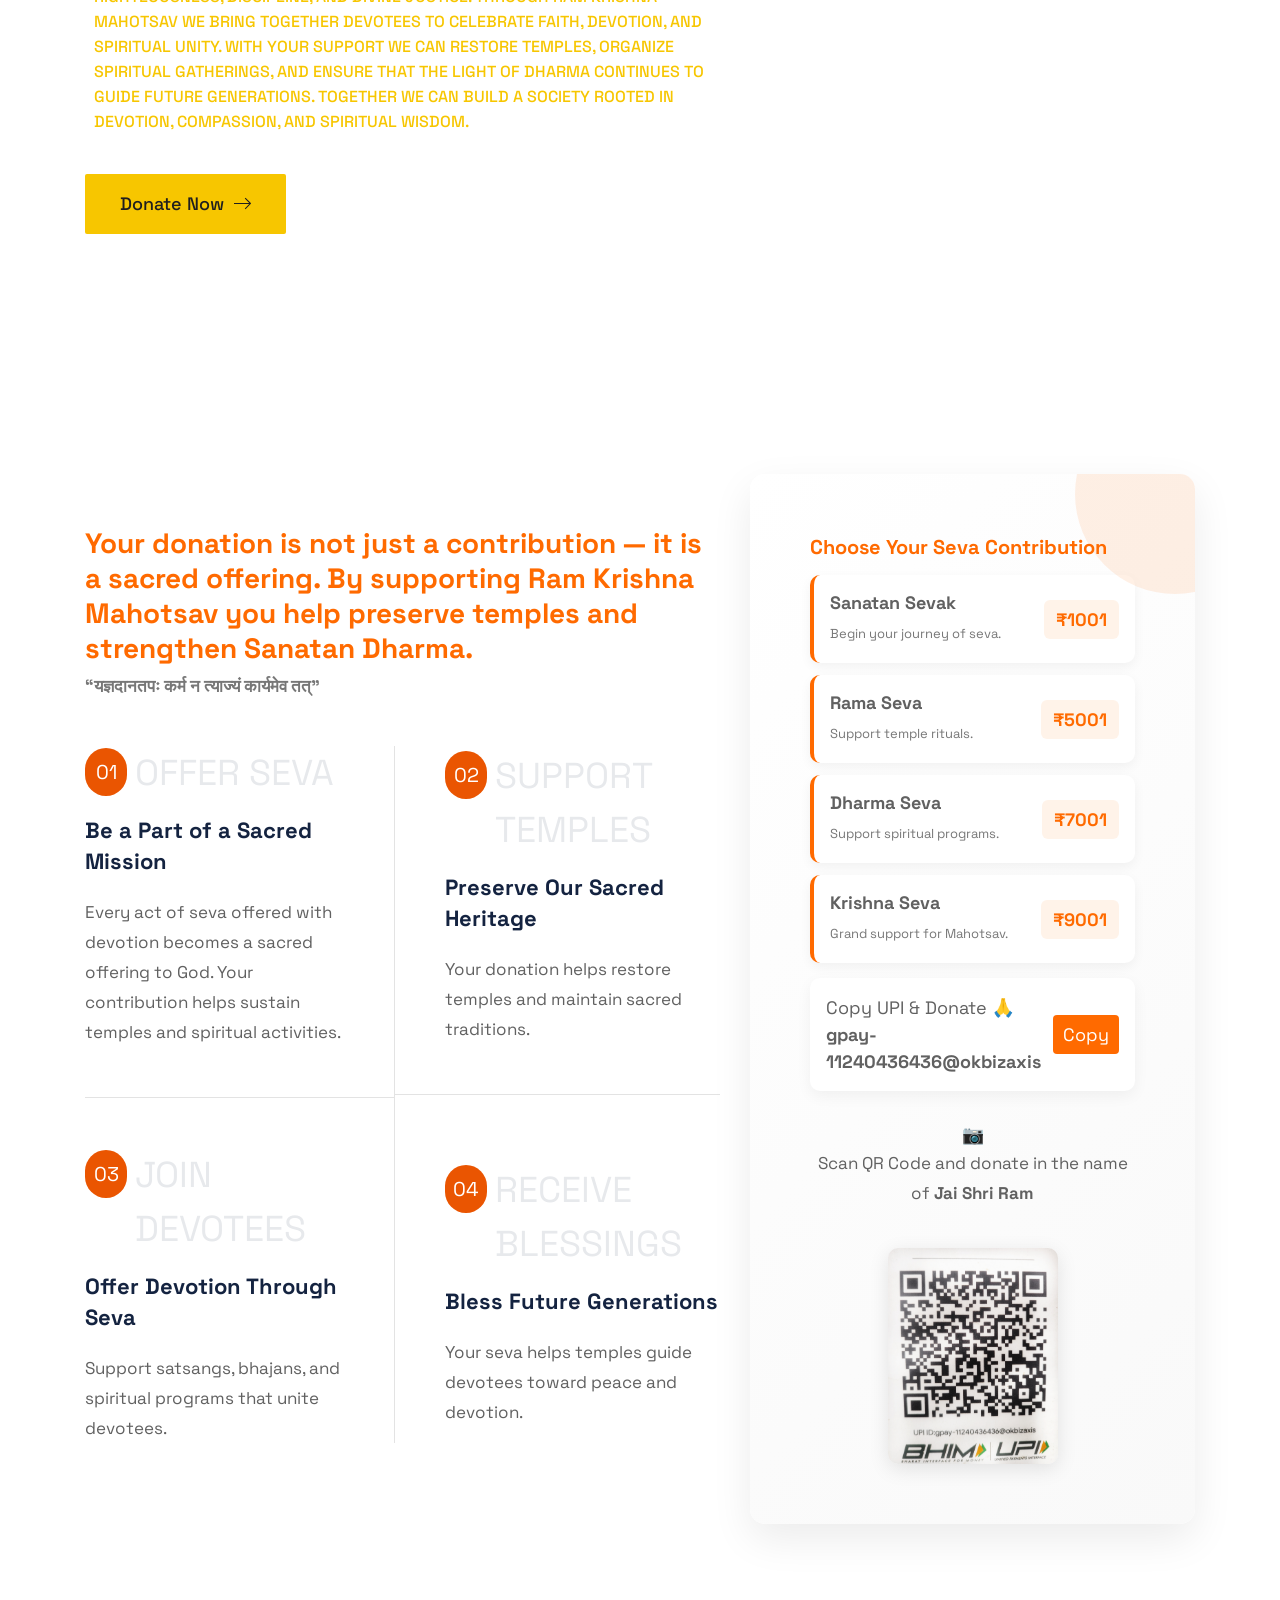
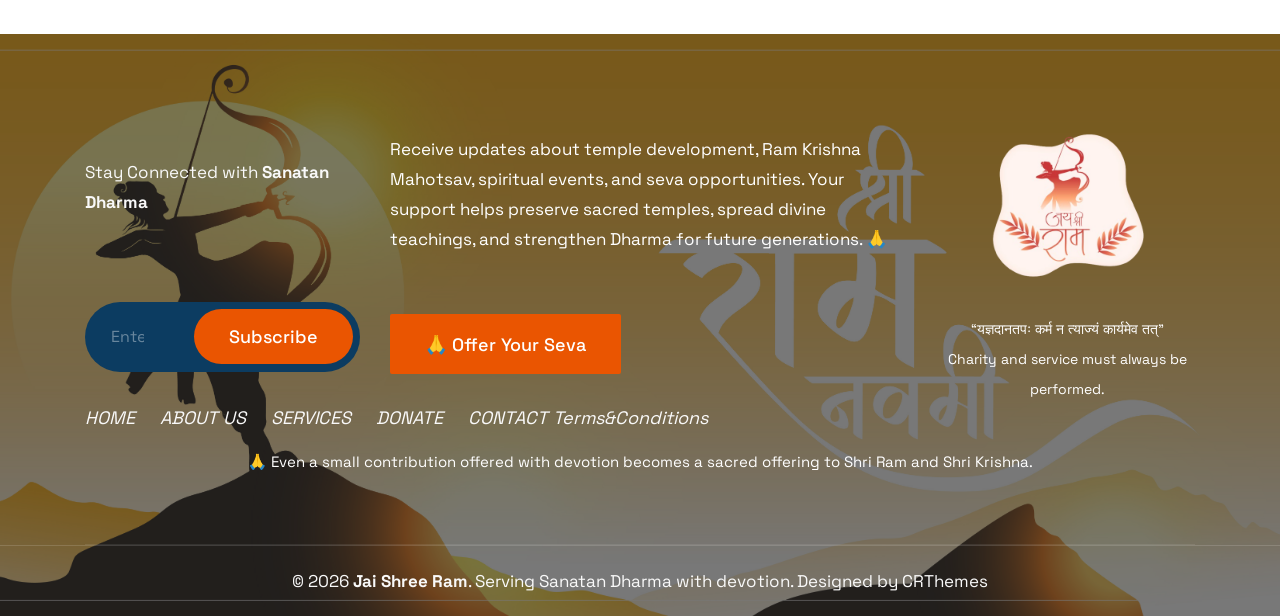
==== commit da539ef3: "faq commit" ====
--- a/index.html
+++ b/index.html
@@ -43,7 +43,7 @@
                                 <li><a href="about.html">About Us</a></li>
                                 <li><a href="services.html">Services</a></li>
                                 <li><a href="contact.html">Contact</a></li>
-                                                             <li><a href="contact.html">Terms & Conditions</a></li>
+                                                             <li><a href="faq.html">Terms & Conditions</a></li>
 
                             </ul>
                         </nav>
@@ -1317,7 +1317,7 @@
                             <var style="margin-right:20px;"><a href="services.html">SERVICES</a></var>
                             <var style="margin-right:20px;"><a href="#donate-seva">DONATE</a></var>
                             <var><a href="contact.html">CONTACT</a></var>
-                            <var style="margin-right:20px;"><a href="contact.html">Terms&Conditions</a></var>
+                            <var style="margin-right:20px;"><a href="faq.html">Terms&Conditions</a></var>
 
                         </ul>
                     </div>
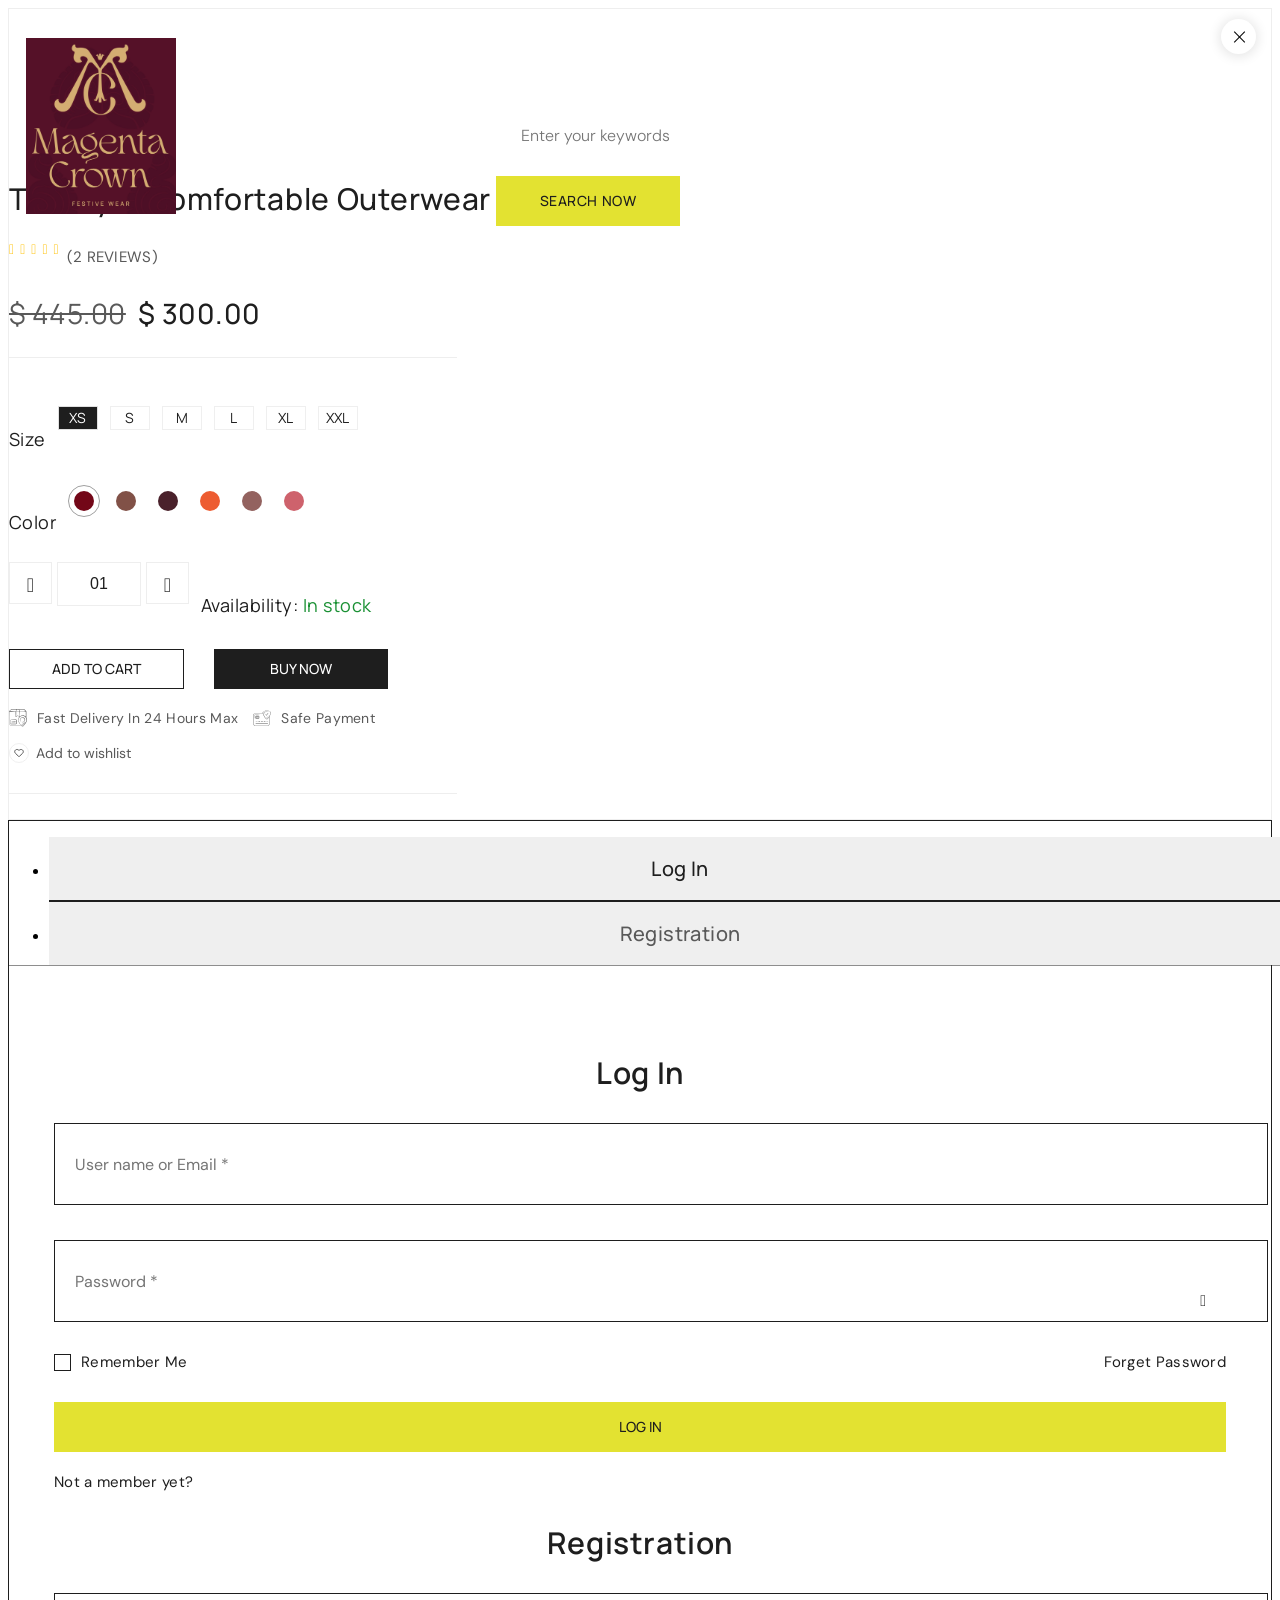
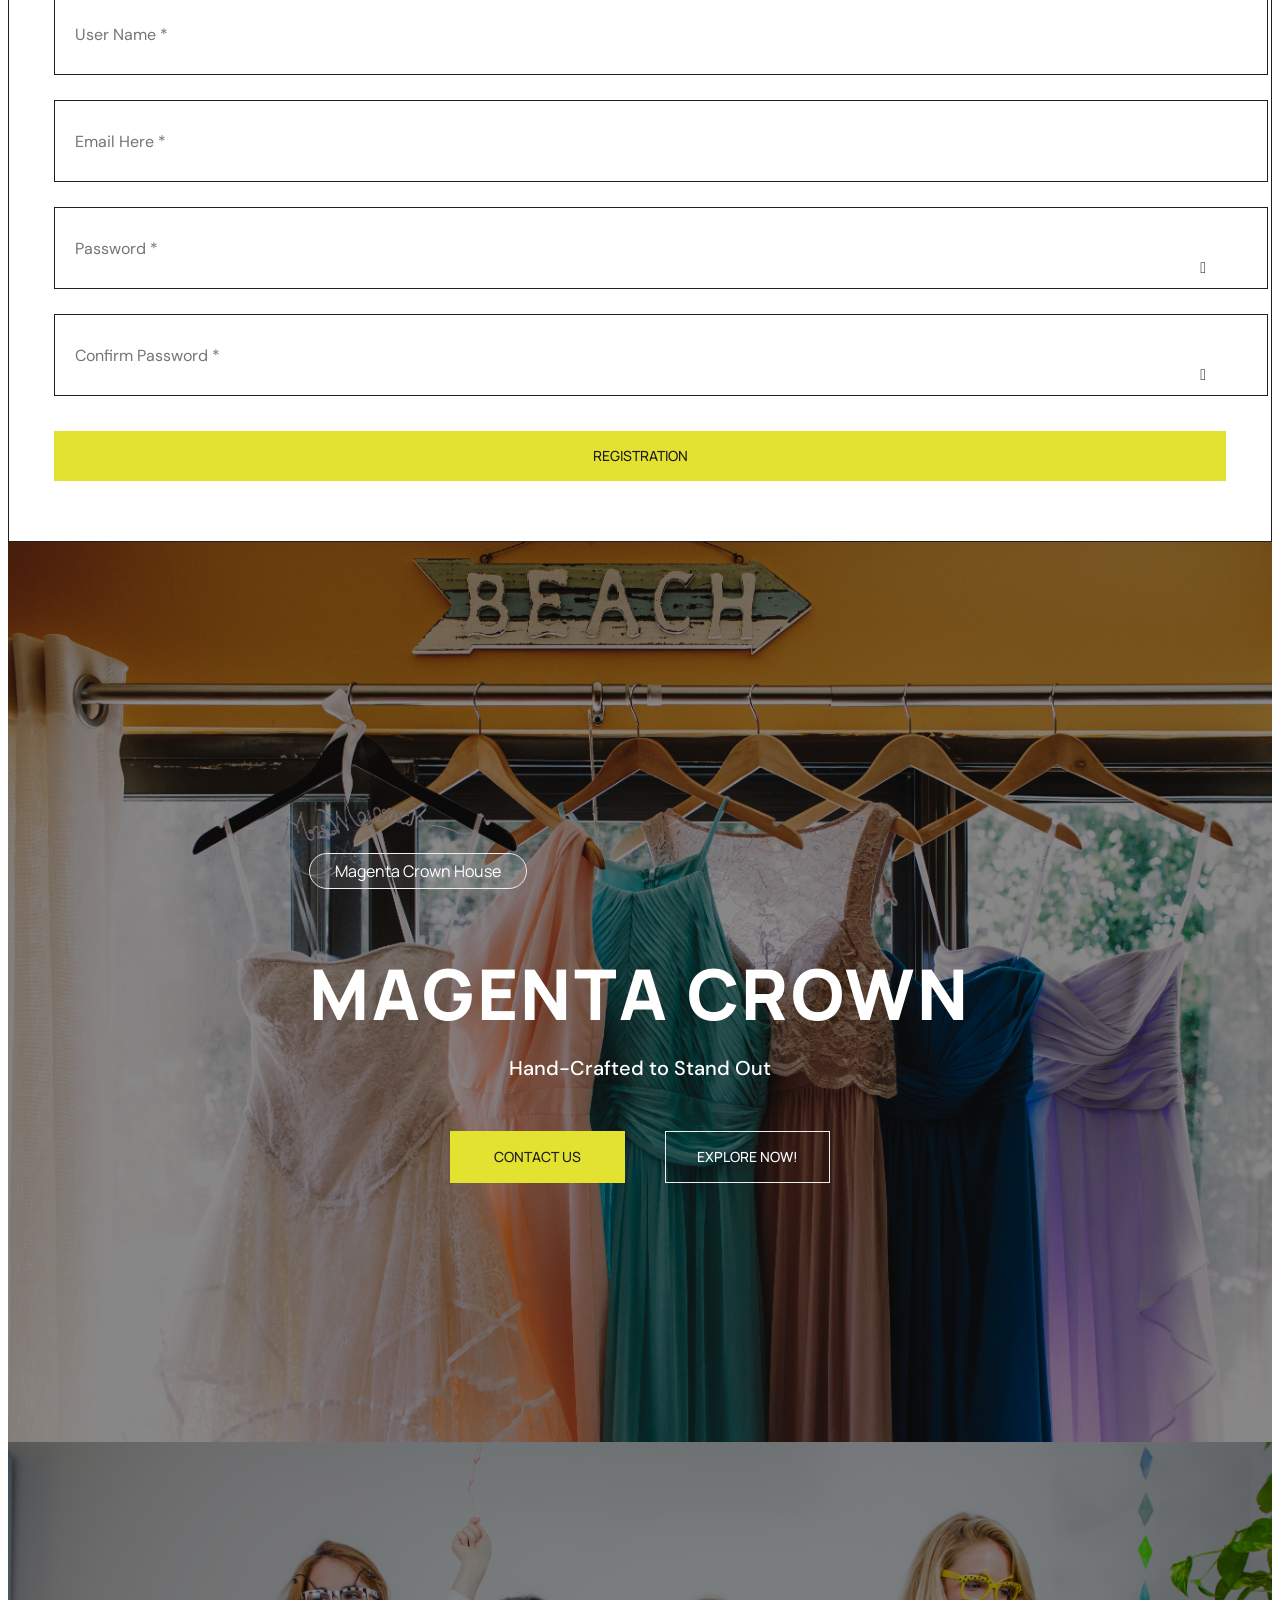
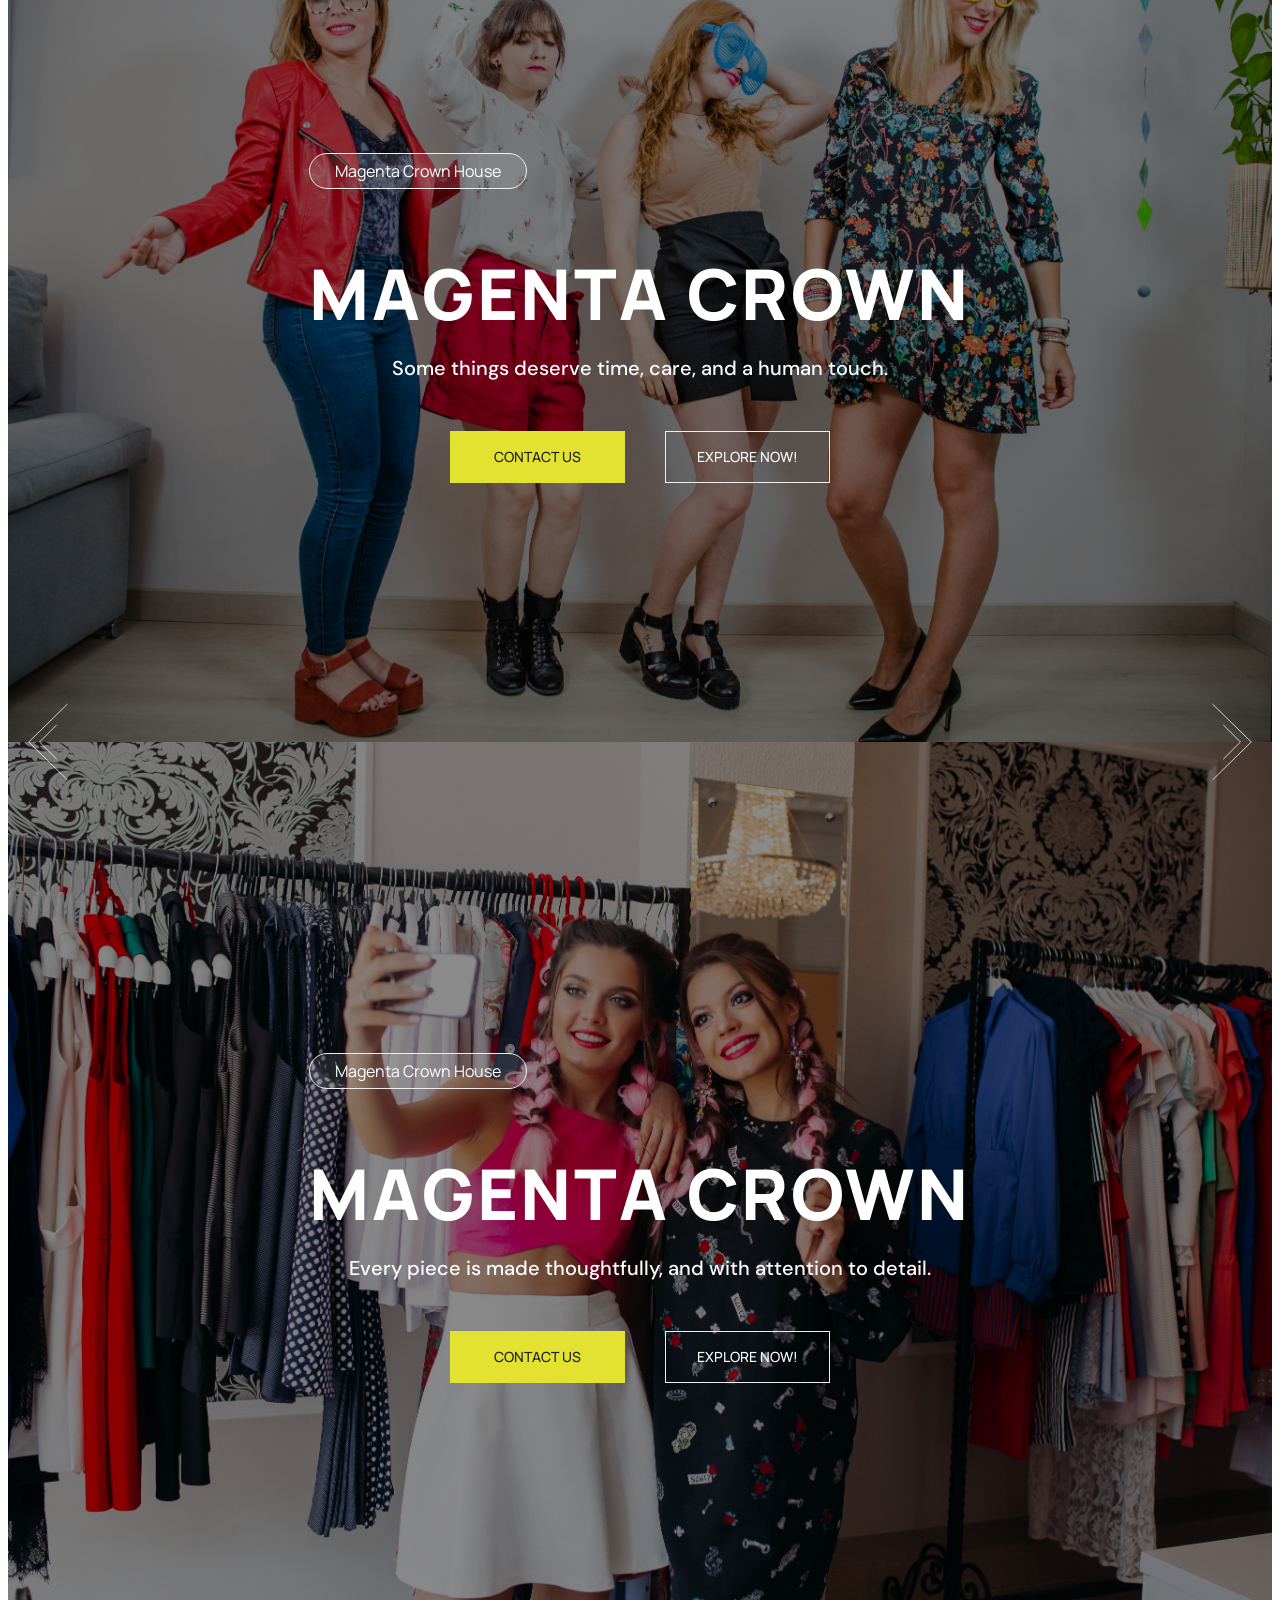
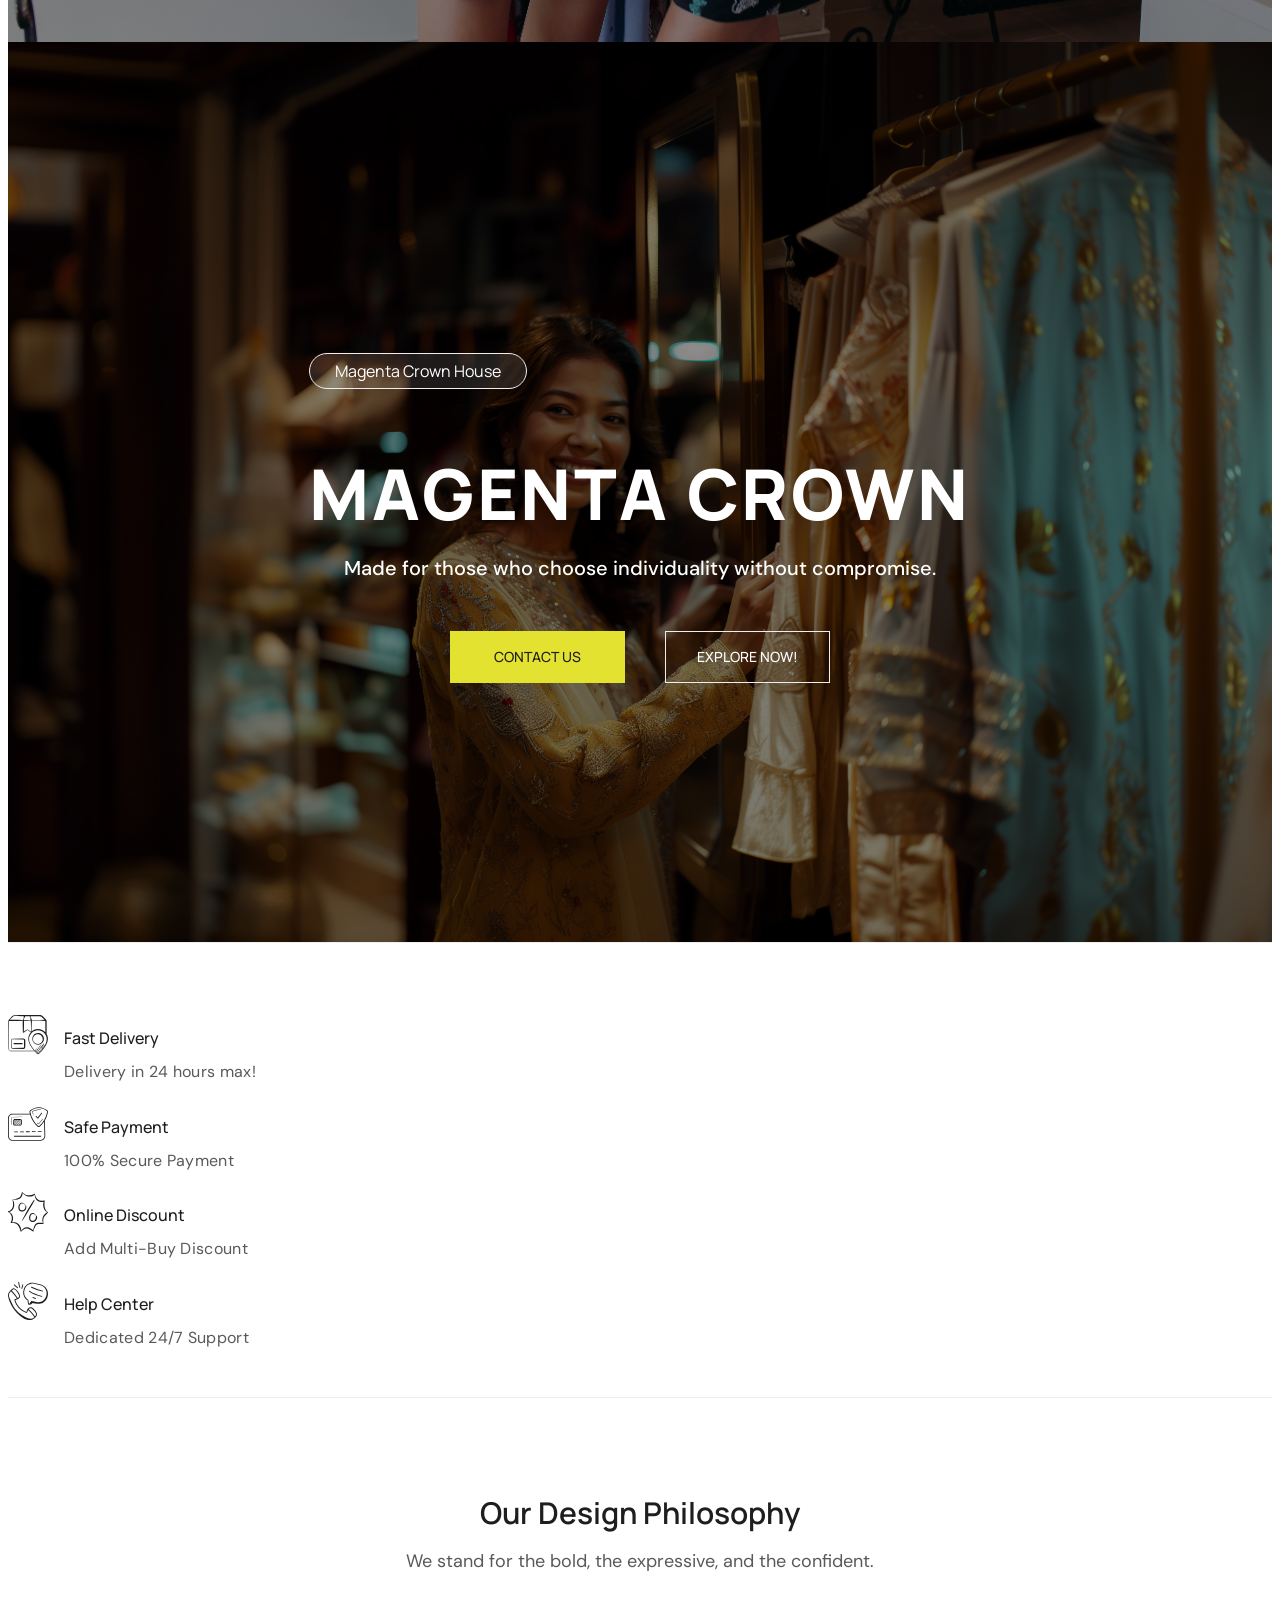
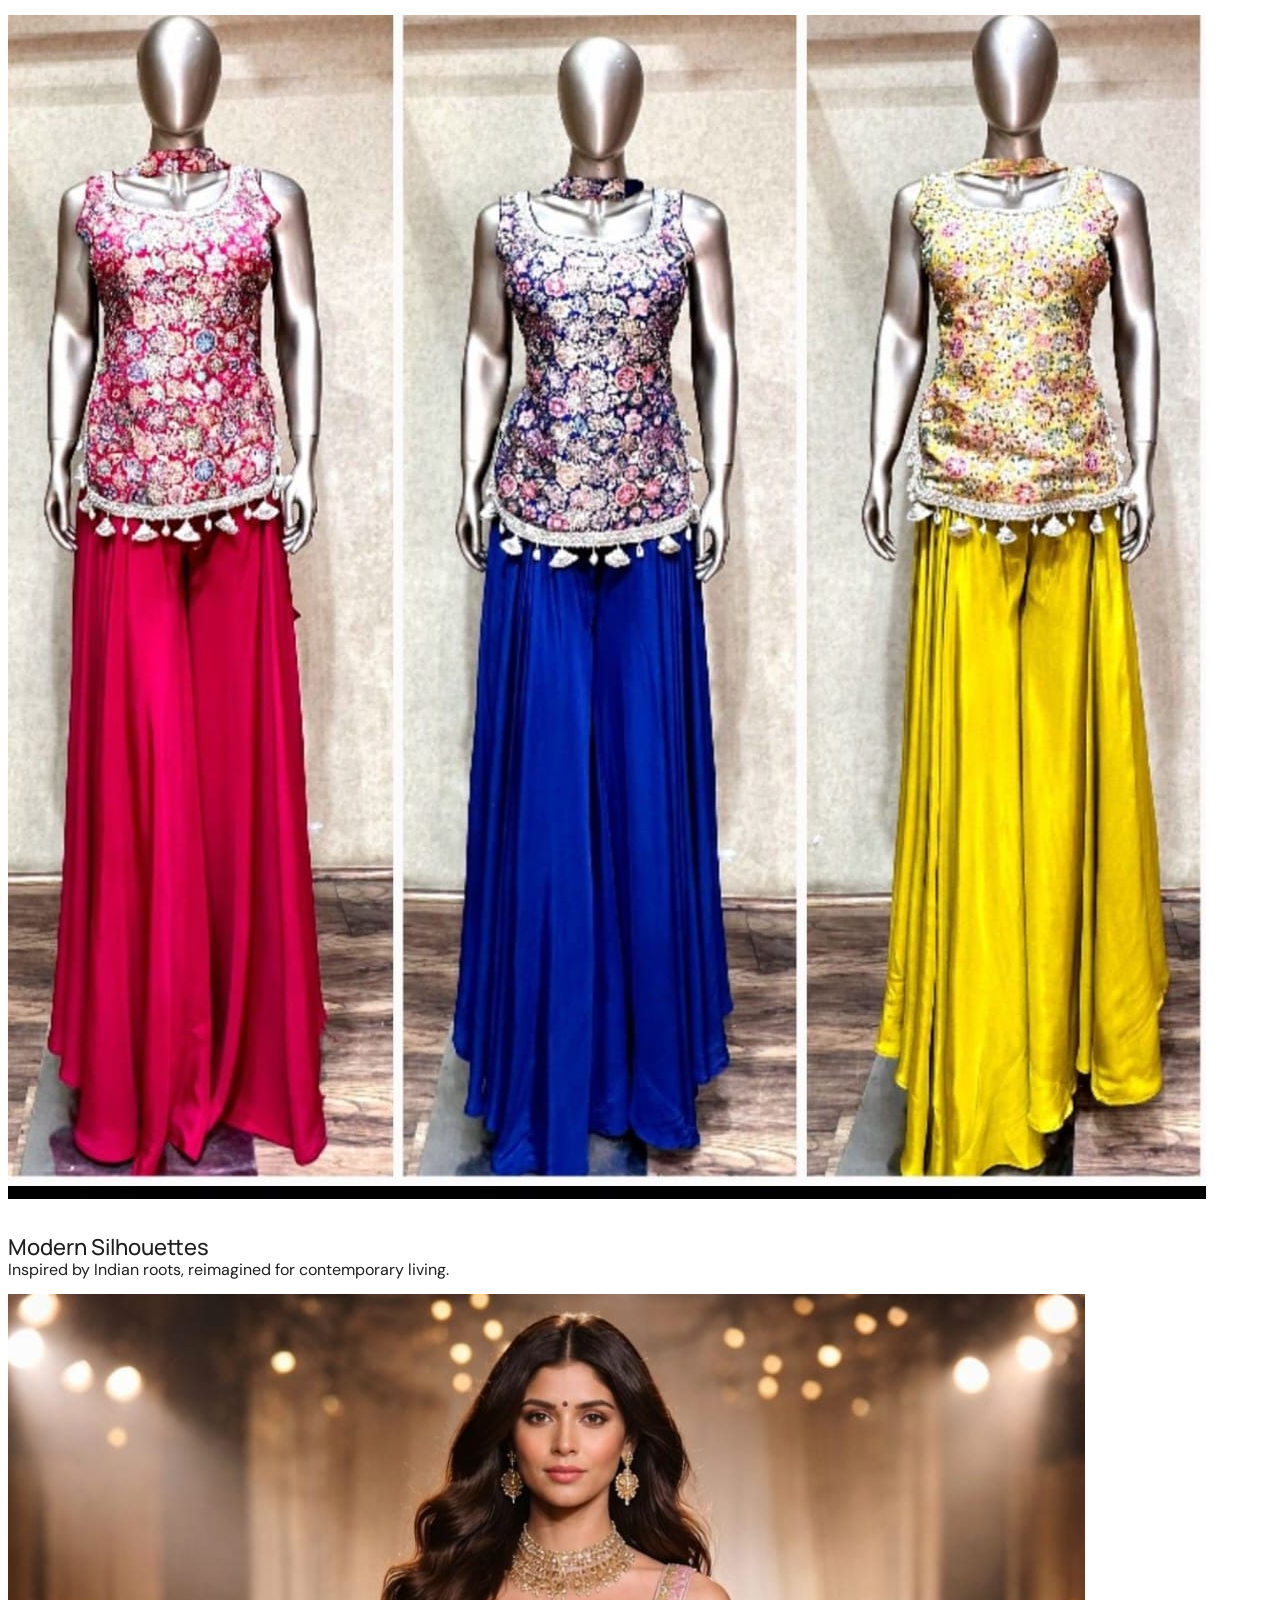
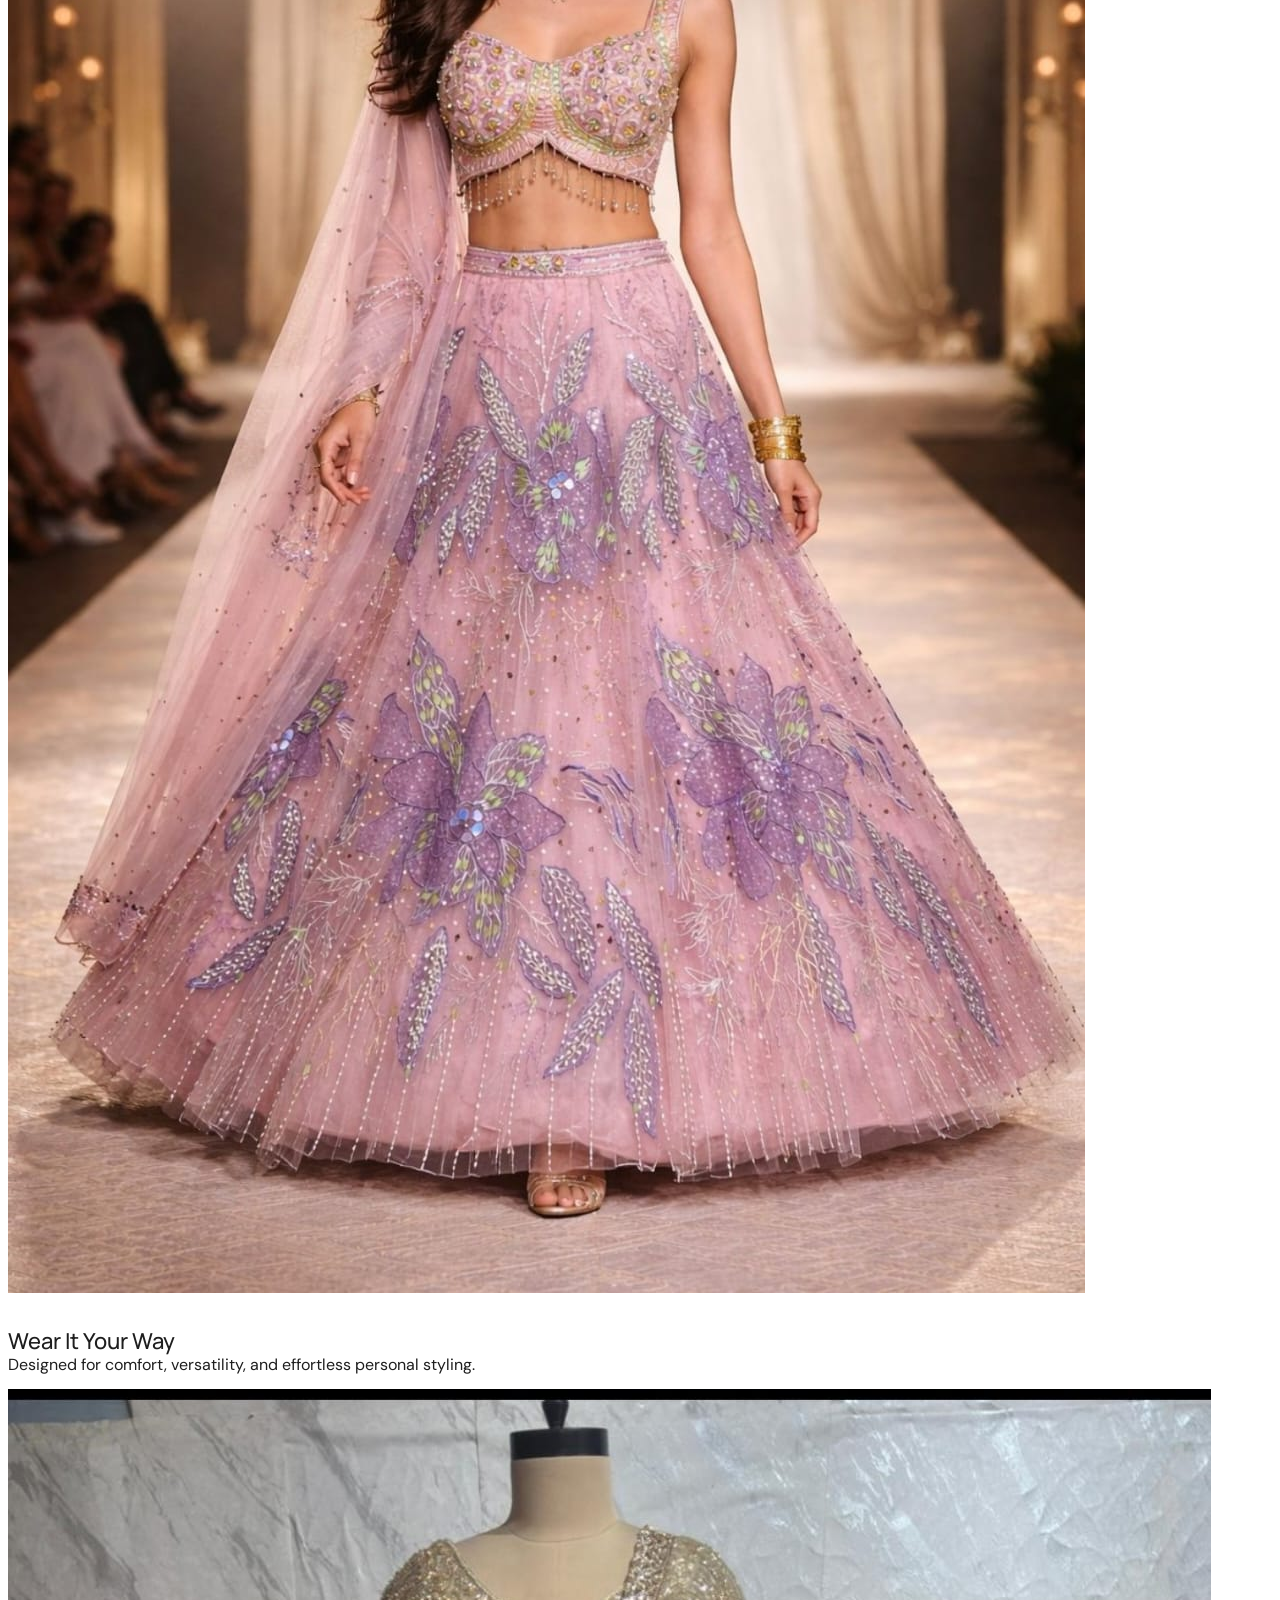
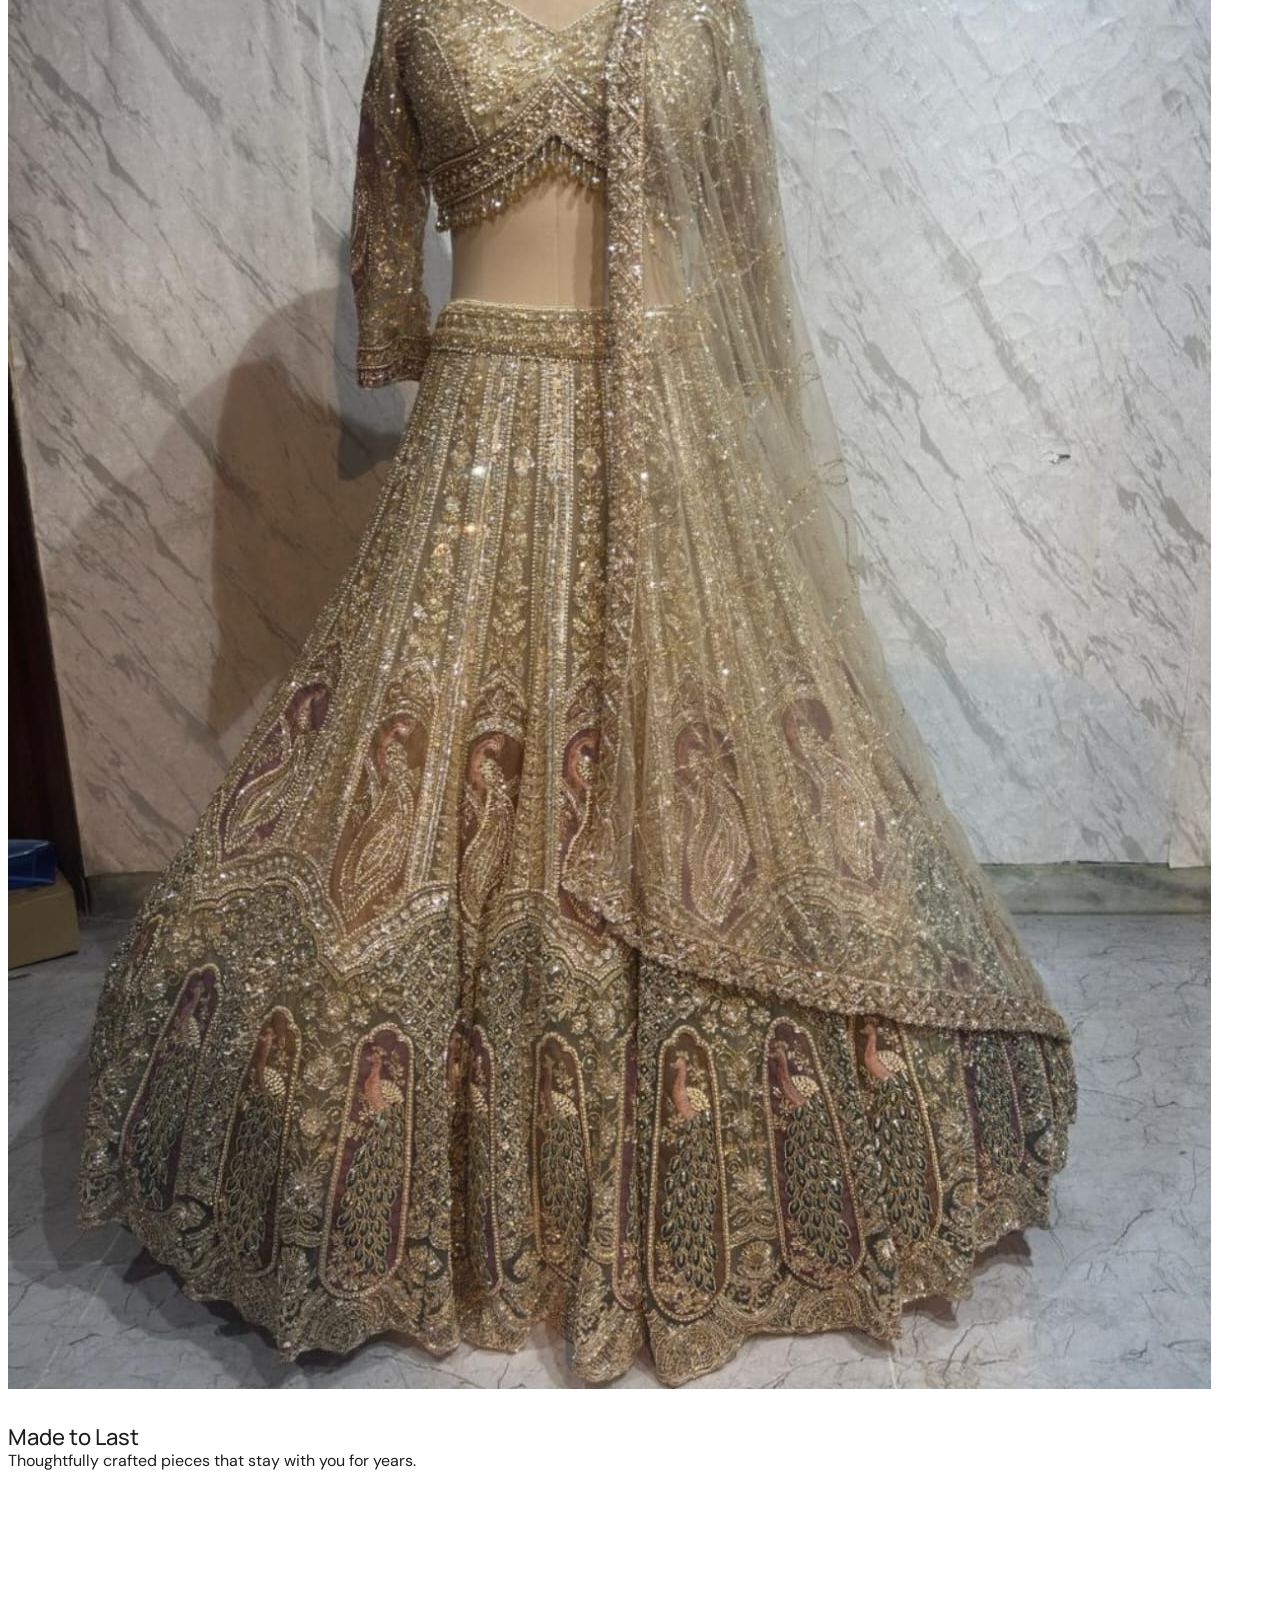
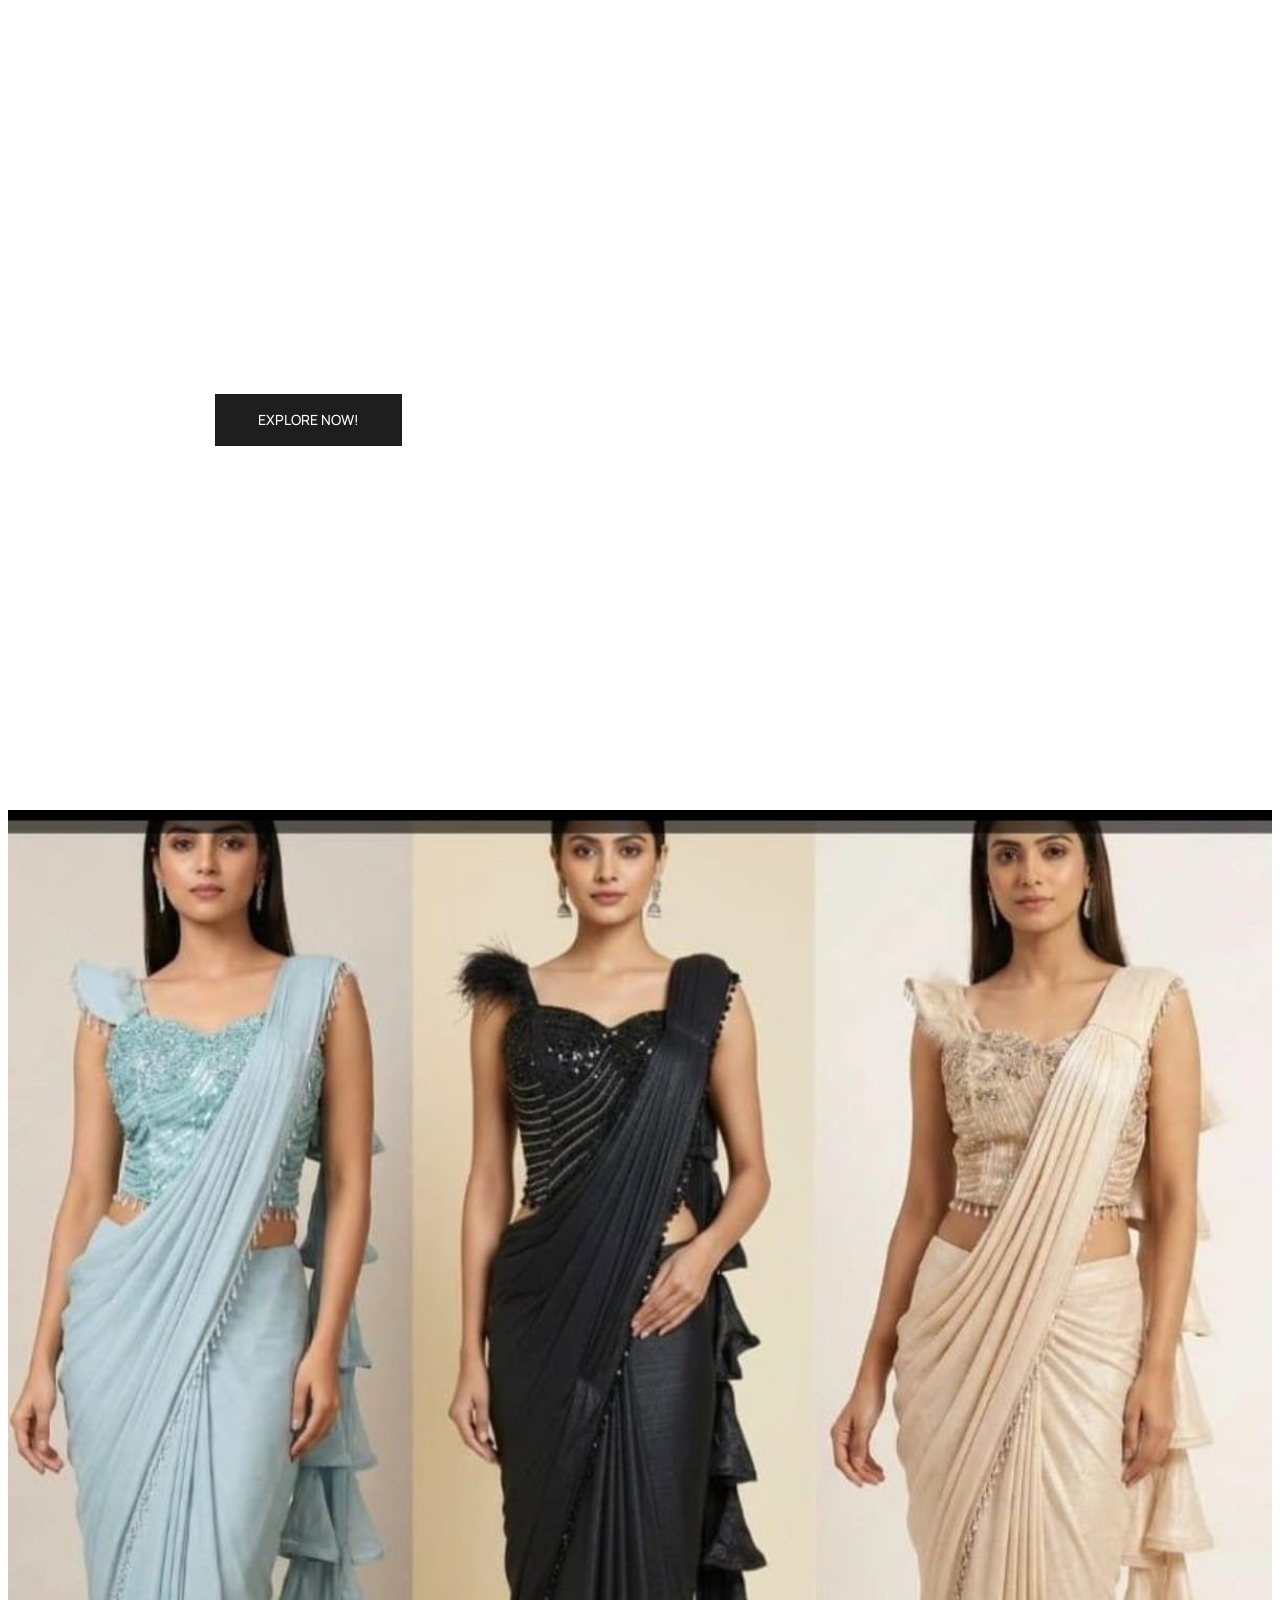
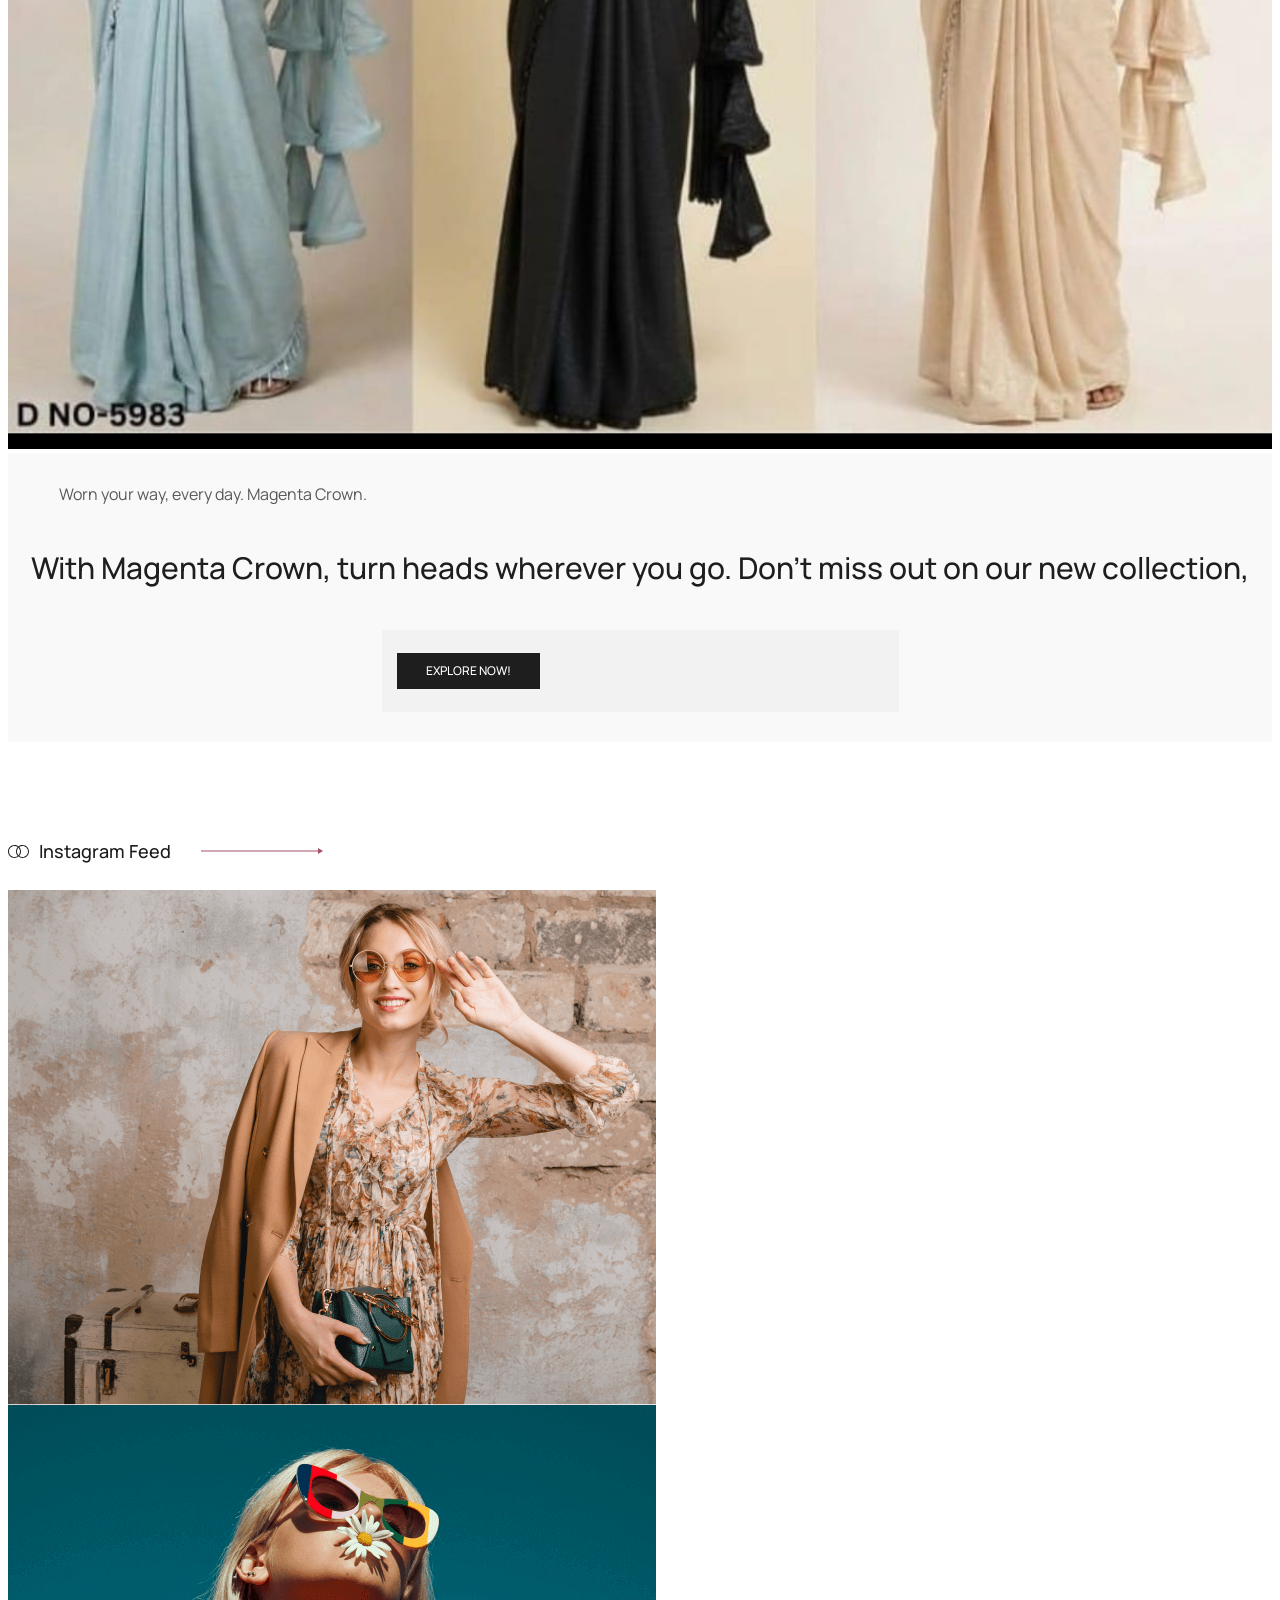
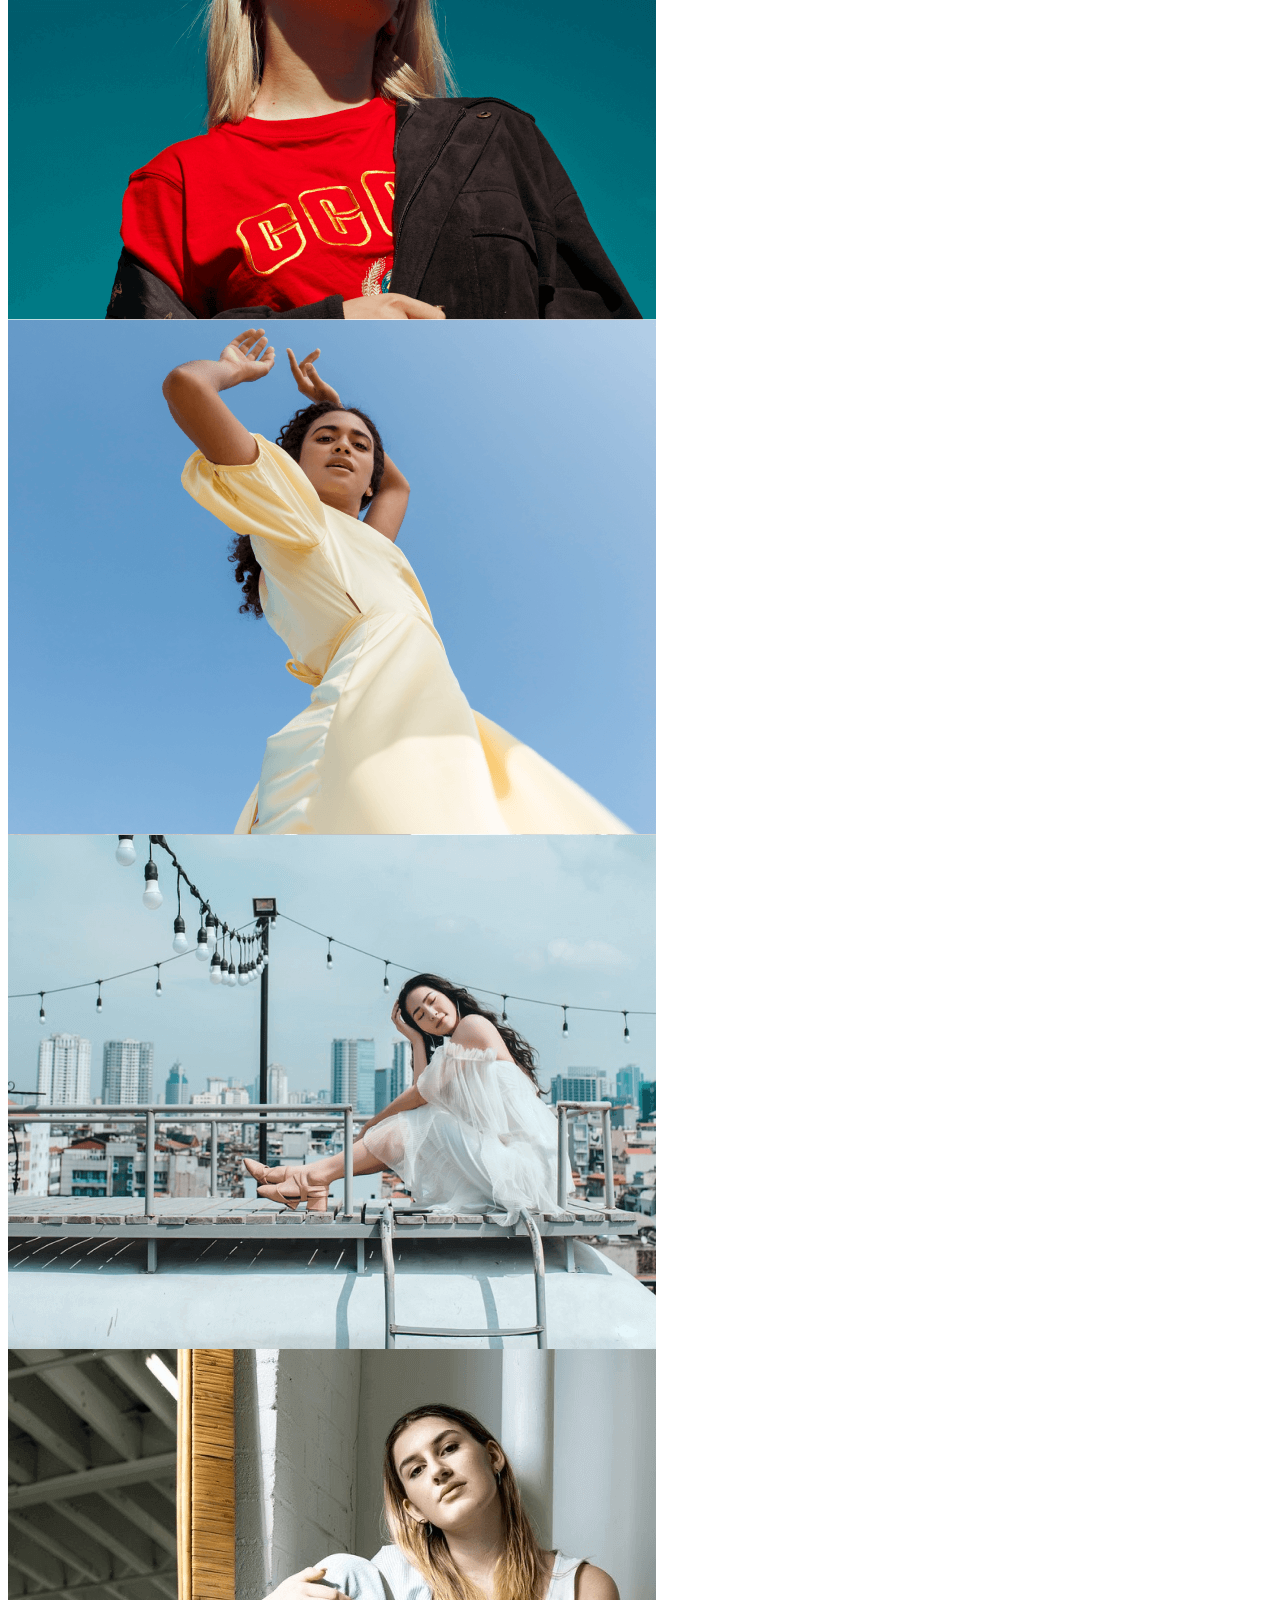
==== commit 992cb7d6: "codes commit" ====
--- a/index.html
+++ b/index.html
@@ -1,1402 +1,1329 @@
-<!doctype html>
-<html class="no-js" lang="zxx">
-<meta charset="utf-8">
-<meta http-equiv="x-ua-compatible" content="ie=edge">
-<meta name="template-version" content="1.0.3">
-<title>Sanathan Rastra | Home</title>
-<meta name="description" content="">
-<meta name="viewport" content="width=device-width, initial-scale=1">
-<link rel="shortcut icon" type="image/x-icon" href="assets/images/favicon-yellow.png">
-<link rel="stylesheet" href="assets/css/vendor/bootstrap.min.css">
-<link rel="stylesheet" href="assets/css/vendor/animate.min.css">
-<link rel="stylesheet" href="assets/css/plugins/swiper.min.css">
-<link rel="stylesheet" href="assets/css/plugins/nice-select.css">
-<link rel="stylesheet" href="assets/css/plugins/nouislider.min.css">
-<link rel="stylesheet" href="assets/css/vendor/magnific-popup.css">
-<link rel="stylesheet" href="assets/css/vendor/odometer.min.css">
-<link rel="stylesheet" href="assets/css/vendor/fontawesome-pro.css">
-<link rel="stylesheet" href="assets/css/vendor/spacing.css">
-<link rel="stylesheet" href="assets/css/vendor/remixicon.css">
-<link rel="stylesheet" href="assets/css/main.css">
-<link rel="stylesheet" href="https://cdnjs.cloudflare.com/ajax/libs/font-awesome/6.5.1/css/all.min.css">
-
-<body class="rs-smoother-yes rtl">
-
-    <header>
-
-        <div class="rs-header-area rs-header-five has-theme-yellow">
-            <div class="container-fluid g-0">
-                <div class="rs-header-inner">
-                    <div class="rs-header-left">
-                        <div class="rs-header-logo">
-                            <a href="index.html">
-                                <img src="assets/images/logo/logo22.png" class="site-logo">
-                            </a>
-                        </div>
-                    </div>
-
-                    <!-- Menu -->
-                    <div class="rs-header-menu" id="mainMenu">
-                        <nav class="main-menu">
-                            <ul class="multipage-menu">
-                                <li><a href="index.html">Home</a></li>
-                                <li><a href="about.html">About Us</a></li>
-                                <li><a href="services.html">Services</a></li>
-                                <li><a href="contact.html">Contact</a></li>
-                                                             <li><a href="faq.html">Terms & Conditions</a></li>
-
-                            </ul>
-                        </nav>
-                    </div>
-
-                    <!-- Right Section -->
-                    <div class="rs-header-right">
-
-                        <!-- Donate Button -->
-                        <a class="blink-btn" href="#donate-seva">Donate Now</a>
-
-                        <!-- Hamburger / Close Toggle -->
-                        <div class="hamburger" onclick="toggleMenu()">
-
-                            <!-- Hamburger Icon -->
-                            <span id="menu-open">☰</span>
-
-                            <!-- Custom Close Icon -->
-                            <div id="menu-close" style="display:none;">
-                                <div class="offcanvas-close">
-                                    <button class="offcanvas-close-icon animation--flip">
-                                        <span class="offcanvas-m-lines">
-                                            <span class="offcanvas-m-line line--1"></span>
-                                            <span class="offcanvas-m-line line--2"></span>
-                                            <span class="offcanvas-m-line line--3"></span>
-                                        </span>
-                                    </button>
+<!DOCTYPE html>
+<html lang="en">
+
+<head>
+    <meta charset="UTF-8">
+    <meta name="viewport" content="width=device-width, initial-scale=1.0">
+    <!-- Swiper css link -->
+    <link rel="stylesheet" href="assets/css/swiper-bundle.min.css">
+    <!-- Fancybox css link -->
+    <link rel="stylesheet" href="assets/css/jquery.fancybox.min.css">
+    <!-- Animation css link -->
+    <link rel="stylesheet" href="assets/css/animate.css">
+    <link rel="stylesheet" href="assets/css/nice-select.css">
+    <!-- bootstrap css link -->
+    <link rel="stylesheet" href="assets/css/bootstrap-icons.min.css">
+    <link rel="stylesheet" href="assets/css/bootstrap.min.css">
+    <!-- Boxicon css link -->
+    <link rel="stylesheet" href="assets/css/boxicons.min.css">
+    <!-- My css link -->
+    <link rel="stylesheet" href="assets/css/style.css">
+    <title>Magenta Crown - Fashion Shop HTML Template</title>
+    <link rel="icon" href="assets/images/Magenta Crown Gold.png" type="image/gif" sizes="20x20">
+    <link href="https://fonts.googleapis.com/css2?family=Manrope:wght@200;300;400;500;600;700;800;900&display=swap"
+        rel="stylesheet" />
+</head>
+
+<body>
+
+    <!-- product view modal  -->
+    <div class="modal product-view-modal" id="product-view">
+        <div class="modal-dialog modal-xl modal-dialog-centered">
+            <div class="modal-content">
+                <div class="modal-body">
+                    <div class="close-btn" data-bs-dismiss="modal"></div>
+                    <div class="shop-details-top-section">
+                        <div class="row g-4">
+                            <div class="col-lg-6">
+                                <div class="shop-details-img">
+                                    <div class="tab-content" id="v-pills-tabContent">
+                                        <div class="tab-pane fade show active" id="v-pills-img1" role="tabpanel">
+                                            <div class="shop-details-tab-img">
+                                                <img src="assets/image/inner-page/shop-details-tab-img1.jpg" alt="">
+                                            </div>
+                                        </div>
+                                        <div class="tab-pane fade" id="v-pills-img2" role="tabpanel">
+                                            <div class="shop-details-tab-img">
+                                                <img src="assets/image/inner-page/shop-details-tab-img2.jpg" alt="">
+                                            </div>
+                                        </div>
+                                        <div class="tab-pane fade" id="v-pills-img3" role="tabpanel"
+                                            aria-labelledby="v-pills-img3-tab">
+                                            <div class="shop-details-tab-img">
+                                                <img src="assets/image/inner-page/shop-details-tab-img3.jpg" alt="">
+                                            </div>
+                                        </div>
+                                        <div class="tab-pane fade" id="v-pills-img4" role="tabpanel"
+                                            aria-labelledby="v-pills-img4-tab">
+                                            <div class="shop-details-tab-img">
+                                                <img src="assets/image/inner-page/shop-details-tab-img4.jpg" alt="">
+                                            </div>
+                                        </div>
+                                        <div class="tab-pane fade" id="v-pills-img5" role="tabpanel"
+                                            aria-labelledby="v-pills-img5-tab">
+                                            <div class="shop-details-tab-img">
+                                                <img src="assets/image/inner-page/shop-details-tab-img5.jpg" alt="">
+                                            </div>
+                                        </div>
+                                    </div>
+                                    <div class="nav nav-pills" id="v-pills-tab" role="tablist"
+                                        aria-orientation="vertical">
+                                        <button class="nav-link active" id="v-pills-img1-tab" data-bs-toggle="pill"
+                                            data-bs-target="#v-pills-img1" type="button" role="tab"
+                                            aria-controls="v-pills-img1" aria-selected="true">
+                                            <img src="assets/image/inner-page/shop-details-nav-img1.png" alt="">
+                                        </button>
+                                        <button class="nav-link" id="v-pills-img2-tab" data-bs-toggle="pill"
+                                            data-bs-target="#v-pills-img2" type="button" role="tab"
+                                            aria-controls="v-pills-img2" aria-selected="false">
+                                            <img src="assets/image/inner-page/shop-details-nav-img2.png" alt="">
+                                        </button>
+                                        <button class="nav-link" id="v-pills-img3-tab" data-bs-toggle="pill"
+                                            data-bs-target="#v-pills-img3" type="button" role="tab"
+                                            aria-controls="v-pills-img3" aria-selected="false">
+                                            <img src="assets/image/inner-page/shop-details-nav-img3.png" alt="">
+                                        </button>
+                                        <button class="nav-link" id="v-pills-img4-tab" data-bs-toggle="pill"
+                                            data-bs-target="#v-pills-img4" type="button" role="tab"
+                                            aria-controls="v-pills-img4" aria-selected="false">
+                                            <img src="assets/image/inner-page/shop-details-nav-img4.png" alt="">
+                                        </button>
+                                        <button class="nav-link" id="v-pills-img5-tab" data-bs-toggle="pill"
+                                            data-bs-target="#v-pills-img5" type="button" role="tab"
+                                            aria-controls="v-pills-img5" aria-selected="false">
+                                            <img src="assets/image/inner-page/shop-details-nav-img5.png" alt="">
+                                        </button>
+                                    </div>
                                 </div>
                             </div>
-
-                        </div>
-
-                    </div>
-
-                </div>
-            </div>
-        </div>
-
-    </header>
-
-    <style>
-        .rs-header-inner {
-            display: flex;
-            align-items: center;
-            justify-content: space-between;
-            padding: 15px 20px;
-        }
-
-        /* Left Section */
-
-        .rs-header-left {
-            flex: 0 0 auto;
-        }
-
-        /* Logo */
-
-        .site-logo {
-            width: 130px;
-            height: 100px;
-            display: block;
-        }
-
-        /* Menu Center */
-
-        .rs-header-menu {
-            flex: 1;
-            display: flex;
-            justify-content: center;
-        }
-
-        /* Right Section */
-
-        .rs-header-right {
-            flex: 0 0 auto;
-            display: flex;
-            align-items: center;
-            gap: 15px;
-        }
-
-        /* Donate Button */
-
-        .blink-btn {
-            background: red;
-            color: #fff;
-            padding: 10px 18px;
-            border-radius: 6px;
-            font-weight: bold;
-            text-decoration: none;
-            animation: blinkDonate 1s infinite alternate;
-        }
-
-        @keyframes blinkDonate {
-            from {
-                opacity: 1;
-            }
-
-            to {
-                opacity: 0.5;
-            }
-        }
-
-        /* Hamburger */
-
-        .hamburger {
-            display: none;
-            cursor: pointer;
-            font-size: 28px;
-        }
-
-        /* Mobile */
-
-        @media(max-width:768px) {
-
-            .rs-header-menu {
-                display: none;
-                position: absolute;
-                top: 80px;
-                left: 0;
-                width: 100%;
-                background: #fff;
-                padding: 20px;
-                box-shadow: 0 4px 10px rgba(0, 0, 0, 0.1);
-            }
-
-            .multipage-menu {
-                flex-direction: column;
-                gap: 15px;
-            }
-
-            .hamburger {
-                display: block;
-            }
-
-        }
-    </style>
-
-
-    <script>
-
-        function toggleMenu() {
-
-            let menu = document.getElementById("mainMenu");
-            let openIcon = document.getElementById("menu-open");
-            let closeIcon = document.getElementById("menu-close");
-
-            if (menu.style.display === "block") {
-
-                menu.style.display = "none";
-                openIcon.style.display = "inline";
-                closeIcon.style.display = "none";
-
-            } else {
-
-                menu.style.display = "block";
-                openIcon.style.display = "none";
-                closeIcon.style.display = "block";
-
-            }
-
-        }
-
-    </script>
-    <main>
-
-        <!-- banner area start -->
-        <section class="rs-banner-area rs-banner-eight rs-swiper">
-            <div class="rs-banner-slider-wrapper">
-                <div class="swiper" data-clone-slides="false" data-loop="true" data-speed="2000" data-autoplay="true"
-                    data-dots-dynamic="false" data-hover-pause="true" data-effect="fade" data-delay="3000" data-item="1"
-                    data-margin="30">
-                    <div class="swiper-wrapper process-counts">
-                        <div class="swiper-slide">
-                            <div class="rs-banner-item-wrapper">
-                                <div class="rs-banner-bg-thumb" data-background="assets/images/bg/fest2.jpg"
-                                    style="width:100%; height:1000px; background-size:cover; background-position:center; background-repeat:no-repeat;">
-                                </div>
-                                <div class="container">
-                                    <div class="row g-5">
-                                        <div class="col-xxl-7 col-xl-8 col-lg-10">
-                                            <div class="rs-banner-item">
-                                                <div class="rs-banner-content">
-
-                                                    <h1 class="rs-banner-title">Ram Krishna Mahotsav Awakening Dharma,
-                                                        Spreading Divine Blessings
-
-                                                    </h1>
-                                                    <div class="rs-banner-descrip">
-                                                        <p>
-                                                            Join the sacred mission of preserving Sanatan Dharma.
-                                                            Support temple seva, celebrate divine traditions, and offer
-                                                            your devotion to
-                                                            <strong>Shri Ram and Shri Krishna</strong>.
-                                                        </p>
-                                                    </div>
-                                                    <div class="rs-banner-btn">
-                                                        <a class="rs-btn has-theme-yellow has-icon has-bg"
-                                                            href="#donate-seva">Donate Now
-                                                            <span class="icon-box">
-                                                                <svg class="icon-first"
-                                                                    xmlns="http://www.w3.org/2000/svg"
-                                                                    viewBox="0 0 32 32">
-                                                                    <path
-                                                                        d="M31.71,15.29l-10-10L20.29,6.71,28.59,15H0v2H28.59l-8.29,8.29,1.41,1.41,10-10A1,1,0,0,0,31.71,15.29Z">
-                                                                    </path>
-                                                                </svg>
-                                                                <svg class="icon-second"
-                                                                    xmlns="http://www.w3.org/2000/svg"
-                                                                    viewBox="0 0 32 32">
-                                                                    <path
-                                                                        d="M31.71,15.29l-10-10L20.29,6.71,28.59,15H0v2H28.59l-8.29,8.29,1.41,1.41,10-10A1,1,0,0,0,31.71,15.29Z">
-                                                                    </path>
-                                                                </svg>
-                                                            </span>
-                                                        </a>
-                                                    </div>
+                            <div class="col-lg-6">
+                                <div class="shop-details-content">
+                                    <h3>Trendy & Comfortable Outerwear</h3>
+                                    <div class="rating-review">
+                                        <div class="rating">
+                                            <div class="star">
+                                                <i class="bi bi-star-fill"></i>
+                                                <i class="bi bi-star-fill"></i>
+                                                <i class="bi bi-star-fill"></i>
+                                                <i class="bi bi-star-fill"></i>
+                                                <i class="bi bi-star-fill"></i>
+                                            </div>
+                                            <p>
+                                                <a href="#reviews">(2 REVIEWS)</a>
+                                            </p>
+                                        </div>
+                                    </div>
+                                    <div class="price-area">
+                                        <p class="price">
+                                            <del>$ 445.00</del>
+                                            $ 300.00
+                                        </p>
+                                    </div>
+                                    <div class="quantity-color-area">
+                                        <div class="quantity-color">
+                                            <h6 class="widget-title">Size</h6>
+                                            <div class="size-list">
+                                                <ul>
+                                                    <li class="select-wrap selected">XS</li>
+                                                    <li class="select-wrap">S</li>
+                                                    <li class="select-wrap">M</li>
+                                                    <li class="select-wrap">L</li>
+                                                    <li class="select-wrap">XL</li>
+                                                    <li class="select-wrap">XXL</li>
+                                                </ul>
+                                            </div>
+                                        </div>
+                                        <div class="quantity-color">
+                                            <h6 class="widget-title">Color</h6>
+                                            <ul class="color-list">
+                                                <li class="select-wrap selected">
+                                                    <span></span>
+                                                </li>
+                                                <li class="select-wrap">
+                                                    <span></span>
+                                                </li>
+                                                <li class="select-wrap">
+                                                    <span></span>
+                                                </li>
+                                                <li class="select-wrap">
+                                                    <span></span>
+                                                </li>
+                                                <li class="select-wrap">
+                                                    <span></span>
+                                                </li>
+                                                <li class="select-wrap">
+                                                    <span></span>
+                                                </li>
+                                            </ul>
+                                        </div>
+                                        <div class="quantity-color">
+                                            <div class="quantity-area">
+                                                <div class="quantity">
+                                                    <a class="quantity__minus">
+                                                        <span>
+                                                            <i class="bi bi-dash"></i>
+                                                        </span>
+                                                    </a>
+                                                    <input name="quantity" type="text" class="quantity__input"
+                                                        value="01">
+                                                    <a class="quantity__plus">
+                                                        <span>
+                                                            <i class="bi bi-plus"></i>
+                                                        </span>
+                                                    </a>
                                                 </div>
                                             </div>
+                                            <h6 class="widget-title">
+                                                Availability: <span>In stock</span>
+                                            </h6>
                                         </div>
                                     </div>
-                                </div>
-                            </div>
-                        </div>
-                        <div class="swiper-slide">
-                            <div class="rs-banner-item-wrapper">
-                                <div class="rs-banner-bg-thumb" data-background="assets/images/bg/fest1.jpg"
-                                    style="width:100%; height:1000px; background-size:cover; background-position:center; background-repeat:no-repeat;">
-                                </div>
-                                <div class="container">
-                                    <div class="row g-5">
-                                        <div class="col-xxl-7 col-xl-8 col-lg-10">
-                                            <div class="rs-banner-item">
-                                                <div class="rs-banner-content">
-                                                    <h1 class="rs-banner-title">
-                                                        Strengthening Sanatan Dharma through
-                                                        Ram Krishna Mahotsav, Temple Seva
-                                                        & Devotee Participation
-                                                    </h1>
-                                                    <div class="rs-banner-descrip">
-                                                        <p>
-                                                            Celebrate sacred traditions, serve temples, and become a
-                                                            part of a divine mission that protects
-                                                            the spiritual heritage of Bharat.
-                                                        </p>
-                                                    </div>
-                                                    <div class="rs-banner-btn">
-                                                        <a class="rs-btn has-theme-yellow has-icon has-bg"
-                                                            href="#donate-seva">Donate Now
-                                                            <span class="icon-box">
-                                                                <svg class="icon-first"
-                                                                    xmlns="http://www.w3.org/2000/svg"
-                                                                    viewBox="0 0 32 32">
-                                                                    <path
-                                                                        d="M31.71,15.29l-10-10L20.29,6.71,28.59,15H0v2H28.59l-8.29,8.29,1.41,1.41,10-10A1,1,0,0,0,31.71,15.29Z">
-                                                                    </path>
-                                                                </svg>
-                                                                <svg class="icon-second"
-                                                                    xmlns="http://www.w3.org/2000/svg"
-                                                                    viewBox="0 0 32 32">
-                                                                    <path
-                                                                        d="M31.71,15.29l-10-10L20.29,6.71,28.59,15H0v2H28.59l-8.29,8.29,1.41,1.41,10-10A1,1,0,0,0,31.71,15.29Z">
-                                                                    </path>
-                                                                </svg>
-                                                            </span>
-                                                        </a>
-                                                    </div>
-                                                </div>
-                                            </div>
-                                        </div>
-                                    </div>
-                                </div>
-                            </div>
-                        </div>
-                    </div>
-                    <!-- If we need navigation buttons -->
-                    <div class="rs-banner-navigation">
-                        <button class="swiper-button-prev rs-swiper-btn has-theme-black">
-                            <i class="fa-solid fa-arrow-left"></i>
-                        </button>
-
-                        <button class="swiper-button-next rs-swiper-btn has-theme-black">
-                            <i class="fa-solid fa-arrow-right"></i>
-                        </button>
-                    </div>
-                    <!-- if we need pagination -->
-                    <div class="rs-banner-pagination d-block d-md-none">
-                        <div class="swiper-pagination rs-pagination has-theme-yellow"></div>
-                    </div>
-                </div>
-            </div>
-        </section>
-        <!-- banner area end -->
-
-        <!-- feature area start -->
-        <section class="rs-feature-area rs-feature-six section-space">
-            <div class="container">
-                <div class="row g-5">
-                    <div class="col-xl-4 col-lg-4 col-md-6">
-                        <div class="rs-feature-item wow fadeInUp" data-wow-delay=".3s" data-wow-duration="1s">
-                            <div class="rs-feature-bg-thumb">
-                                <img src="assets/images/about/sanatan_heritage.jpg" alt="service icon"
-                                    style="filter: blur(2px); width:auto; height: 400px;">
-                            </div>
-                            <div class="rs-feature-icon">
-                                <img src="assets/images/logo/logo3.png" alt="service icon">
-                            </div>
-                            <h5 class="rs-feature-title">Sanatan Dharma Heritage</h5>
-                            <div class="rs-feature-text">
-                                <p> Sanatan Dharma is the eternal spiritual path that guides humanity toward truth,
-                                    compassion, and righteousness.
-                                    Through sacred festivals and temple traditions we preserve the spiritual wisdom
-                                    that has guided Bharat for thousands of years.</p>
-                            </div>
-                        </div>
-                    </div>
-                    <div class="col-xl-4 col-lg-4 col-md-6">
-                        <div class="rs-feature-item wow fadeInUp" data-wow-delay=".5s" data-wow-duration="1s">
-                            <div class="rs-feature-bg-thumb">
-                                <img src="assets/images/about/Lord_rama.jpg" alt="service icon"
-                                    style="filter: blur(2px); width:auto; height: 400px;">
-                            </div>
-                            <div class="rs-feature-icon">
-                                <img src="assets/images/logo/logo4.png" alt="service icon">
-                            </div>
-                            <h5 class="rs-feature-title">Lord Rama’s Divine Legacy</h5>
-                            <div class="rs-feature-text">
-
-
-                                <p>
-                                    Lord Rama represents truth, courage, discipline, and perfect Dharma.
-                                    His life teaches us that righteousness always triumphs over injustice.
-
-                                    “रामो विग्रहवान् धर्मः”
-                                    Lord Rama is the embodiment of Dharma itself.
-                                </p>
-                            </div>
-                        </div>
-                    </div>
-                    <div class="col-xl-4 col-lg-4 col-md-6">
-                        <div class="rs-feature-item wow fadeInUp" data-wow-delay=".7s" data-wow-duration="1s">
-                            <div class="rs-feature-bg-thumb">
-                                <img src="assets/images/about/symbol.jpg" alt="service icon"
-                                    style="filter: blur(2px); width:auto; height: 400px;">
-                            </div>
-                            <div class="rs-feature-icon">
-                                <img src="assets/images/logo/logo2.png" alt="service icon">
-                            </div>
-                            <h5 class="rs-feature-title">Sacred Symbol of Victory</h5>
-                            <div class="rs-feature-text">
-
-                                <p>
-                                    Sacred symbols remind us of divine protection and blessings.
-                                    They represent victory of truth over darkness and inspire devotees
-                                    to walk the path of devotion and righteousness.
-                                </p>
-                            </div>
-                        </div>
-                    </div>
-                </div>
-            </div>
-        </section>
-        <!-- feature area end -->
-
-        <!-- about area start -->
-        <section class="rs-about-area section-space-bottom rs-about-eight">
-
-            <div class="container">
-                <div class="row g-5">
-                    <div class="col-xl-5 col-lg-5">
-                        <div class="rs-about-thumb-wrapper">
-                            <div class="rs-about-thumb img-one">
-                                <img src="assets/images/about/lord_krish (2).jpg" alt="image">
-                            </div>
-
-                            <div class="rs-about-thumb img-two">
-                                <img src="assets/images/about/lord_krish (1).jpg" alt="image">
-                            </div>
-                        </div>
-                    </div>
-                    <div class="col-xl-7 col-lg-7">
-                        <div class="rs-about-wrapper">
-                            <div class="rs-about-content-wrapper">
-                                <div class="rs-section-title-wrapper">
-                                    <br>
-                                    <h2 class="rs-section-title rs-split-text-enable split-in-fade">The Divine Wisdom of
-                                        Lord Krishna</h2>
-                                    <p class="descrip">Lord Krishna, the divine guide of humanity, teaches the path of
-                                        devotion,
-                                        wisdom, and fearless action.
-
-                                        Through the Bhagavad Gita, Krishna reminds us that life’s true purpose is
-                                        to perform our duties with faith while surrendering the results to the Divine.
-
-                                        “कर्मण्येवाधिकारस्ते मा फलेषु कदाचन”
-
-                                        You have the right to perform your duty, but never to the fruits of your
-                                        actions.
-                                    </p>
-                                </div>
-                                <div class="rs-about-feature-list">
-                                    <div class="rs-list-item has-theme-yellow">
+                                    <div class="shop-details-btn">
+                                        <a class="primary-btn" href="cart-page.html">ADD TO CART</a>
+                                        <a class="primary-btn2" href="checkout-page.html">BUY NOW</a>
+                                    </div>
+                                    <ul class="product-shipping-delivers">
+                                        <li class="product-shipping">
+                                            <svg width="18" height="18" viewBox="0 0 18 18" fill="none"
+                                                xmlns="http://www.w3.org/2000/svg">
+                                                <g>
+                                                    <path
+                                                        d="M17.3967 3.99324L17.3979 3.21924C17.3874 2.95284 17.4375 2.60244 17.3193 2.34594C17.2395 2.07024 16.9521 1.84674 16.7685 1.64604L16.2171 1.10304L15.6534 0.551642C15.2238 0.151742 14.5974 -0.0150583 14.0283 0.0254418C13.5432 0.0278418 12.2043 0.0410418 11.7066 0.0431418C10.5945 0.0500418 4.95331 0.0968418 3.96781 0.101942C3.48841 0.119642 2.80831 0.0443418 2.36581 0.272642C1.88761 0.449042 1.50151 0.982142 1.13971 1.31124L0.596414 1.86234C0.385214 2.05674 0.187814 2.30124 0.149414 2.59644L0.188414 15.0062C0.183614 15.5747 0.591614 16.1162 1.14211 16.2611C1.36801 16.3394 1.71481 16.3001 1.94191 16.3112C5.19331 16.3007 8.72281 16.3115 11.9643 16.3301C12.1641 16.5527 12.3663 16.7732 12.5718 16.9889L12.9003 17.3174C13.1424 17.6375 13.6806 17.7332 13.9938 17.4269C15.8328 15.6422 17.7993 13.4957 17.9685 10.8008C17.9907 9.97044 17.7645 9.19614 17.37 8.53014C17.4 7.06554 17.3886 5.45874 17.3964 3.99294L17.3967 3.99324ZM8.62021 6.48144L7.12201 7.41564C7.17211 5.80584 7.23811 4.19514 7.17301 2.58564C7.71061 2.56914 8.22541 2.55474 8.70121 2.54514C9.21421 2.53674 9.72721 2.53224 10.2402 2.52804C10.2972 3.30114 10.3248 4.34874 10.3503 5.10114C10.3761 5.92704 10.3797 6.75294 10.3818 7.57884L8.77951 6.48144C8.75595 6.46537 8.72809 6.45678 8.69956 6.45678C8.67104 6.45678 8.64318 6.46537 8.61961 6.48144H8.62021ZM7.17211 1.91094C7.22371 1.40154 7.63771 1.01394 7.73551 0.528842L9.76351 0.544442C9.93091 0.800342 10.0182 1.08624 10.062 1.39074C10.1055 1.67994 10.0644 1.99794 10.1535 2.27844C9.14875 2.26233 8.14412 2.23863 7.13971 2.20734C7.14241 2.10624 7.15471 2.00784 7.17211 1.91094ZM10.6494 5.10114C10.6692 4.34934 10.7073 3.29244 10.7604 2.52234C12.7689 2.51214 14.7768 2.54574 16.7838 2.65914C16.8177 2.84214 16.7964 3.04884 16.8021 3.21954L16.8033 3.99354C16.8015 5.21544 16.8066 6.53724 16.8207 7.79274C15.804 6.68304 14.2428 6.08064 12.6651 6.42144C11.8671 6.57474 11.1759 6.94434 10.6185 7.44834C10.6206 6.66594 10.6248 5.88354 10.6494 5.10114ZM13.2543 0.571142C13.6458 0.590342 14.3637 0.528542 14.7093 0.653042C15.1203 0.753842 15.5127 1.23384 15.8016 1.51824C15.9318 1.64904 16.2252 1.94964 16.4376 2.16354C15.2451 2.22534 14.0526 2.25684 12.8601 2.27424C12.1722 2.29044 11.4666 2.29014 10.7547 2.28444C10.7391 1.92384 10.4763 1.63224 10.338 1.31184C10.2294 1.06464 10.1559 0.812042 10.1436 0.547442L13.2543 0.571142ZM1.94131 1.01844C2.27491 0.666242 2.71201 0.481442 3.19381 0.494942L3.96781 0.500642L7.12651 0.524342C7.07281 0.779042 7.10041 1.05654 7.06202 1.31184C7.01611 1.63134 6.92101 1.93044 6.73621 2.19594C4.73011 2.13654 2.72641 2.08254 0.819314 2.12544C1.17391 1.76034 1.63081 1.33674 1.94131 1.01844ZM1.94191 16.091H1.55491C0.949514 16.1285 0.403514 15.6089 0.412514 15.0053L0.422114 8.81454C0.429914 7.79694 0.447614 5.15604 0.455414 4.17114L0.460814 3.39714C0.478514 3.17304 0.441014 2.90724 0.477314 2.67264C2.25091 2.74374 4.56271 2.66694 6.62401 2.60214C6.58741 3.43494 6.59311 4.26774 6.61411 5.10084C6.63301 6.00084 6.65671 6.90084 6.69031 7.80084C6.68131 7.96554 6.88351 8.07594 7.01671 7.97544L8.70391 6.77484L10.2756 7.79424C9.20341 9.00684 8.80621 10.7882 9.44041 12.3977C9.94022 13.7837 10.7841 14.9771 11.7378 16.0733C8.55541 16.0979 5.12251 16.0925 1.94221 16.0907L1.94191 16.091ZM16.4541 13.9334C16.4163 13.8023 16.3675 13.6745 16.3083 13.5515C16.2246 13.3715 16.1217 13.1864 16.029 13.0502C15.9363 12.9137 15.8535 12.8261 15.8103 12.8414C15.7895 12.8457 15.7712 12.858 15.7595 12.8758C15.7477 12.8935 15.7435 12.9151 15.7476 12.9359C15.83 13.2641 15.9654 13.5766 16.1484 13.8611C16.2066 13.9517 16.2708 14.039 16.3389 14.1242C16.2642 14.2481 16.1871 14.3708 16.107 14.4923C16.0807 14.4274 16.0501 14.3643 16.0155 14.3033C15.9825 14.2439 15.948 14.1818 15.9111 14.1218C15.8406 14.0072 15.771 13.9001 15.7323 13.8377C15.6603 13.721 15.576 13.6151 15.4989 13.5164C15.4062 13.3976 15.3183 13.2977 15.2376 13.2419C15.23 13.2366 15.2212 13.2333 15.2119 13.2323C15.2027 13.2313 15.1934 13.2326 15.1848 13.2362C15.1533 13.2494 15.1335 13.2779 15.1353 13.3082C15.1361 13.3227 15.139 13.337 15.144 13.3505C15.2367 13.5885 15.3515 13.8172 15.4869 14.0336C15.6213 14.2522 15.7741 14.459 15.9435 14.6516C15.9594 14.6621 15.9723 14.6675 15.9858 14.6744C15.9054 14.7917 15.8229 14.9072 15.7389 15.0221C15.7107 14.9712 15.6807 14.9212 15.6489 14.8724C15.6029 14.8014 15.5555 14.7313 15.5067 14.6621C15.4011 14.5139 15.3027 14.3813 15.2697 14.3321C15.1776 14.195 15.0654 14.0738 14.9616 13.9526C14.8497 13.8215 14.7387 13.7015 14.6247 13.6088C14.6147 13.6007 14.6025 13.5956 14.5897 13.5943C14.5768 13.5931 14.5638 13.5956 14.5524 13.6016C14.5182 13.6193 14.5017 13.6577 14.514 13.6913C14.5194 13.706 14.5257 13.7213 14.5335 13.7363C14.6866 14.0299 14.8634 14.3106 15.0621 14.5754C15.208 14.7723 15.3651 14.9605 15.5328 15.1391C15.5628 15.1637 15.5865 15.179 15.6111 15.1961C15.5271 15.3071 15.4419 15.4172 15.3552 15.5252C15.3315 15.4893 15.3071 15.4538 15.282 15.4187C15.093 15.1544 14.8398 14.8589 14.8068 14.804C14.6802 14.6573 14.5548 14.5094 14.424 14.366C14.2938 14.2211 14.1561 14.0832 14.0115 13.9526C13.9977 13.9399 13.9797 13.9325 13.9609 13.932C13.942 13.9314 13.9236 13.9377 13.9091 13.9497C13.8945 13.9616 13.8848 13.9785 13.8817 13.997C13.8785 14.0156 13.8823 14.0347 13.8921 14.0507C14.2032 14.544 14.5603 15.0066 14.9586 15.4325C15.042 15.5216 15.1305 15.6065 15.2175 15.6923C15.1056 15.8279 14.9925 15.9611 14.8779 16.0919C14.8417 16.0366 14.8034 15.9825 14.7633 15.9299C14.6494 15.7824 14.5312 15.6381 14.409 15.4973C14.3448 15.4223 14.2941 15.3605 14.2662 15.3284C14.1384 15.1802 14.0025 15.0392 13.8717 14.9027C13.8373 14.8667 13.8025 14.831 13.7673 14.7956C13.6669 14.694 13.5629 14.596 13.4553 14.5019C13.4271 14.4776 13.395 14.4707 13.3701 14.4785C13.3248 14.4926 13.302 14.5247 13.3158 14.5583C13.4055 14.7788 13.6416 15.0614 13.8891 15.3506C14.086 15.5812 14.2917 15.8042 14.5056 16.019C14.5929 16.1057 14.6712 16.1795 14.7432 16.2458C14.625 16.3778 14.5062 16.508 14.3868 16.6346C14.3423 16.5683 14.295 16.504 14.2449 16.4417C14.1267 16.2965 14.0039 16.1549 13.8768 16.0172C13.8186 15.9533 13.7667 15.8954 13.7262 15.8528C13.5601 15.6778 13.3903 15.5064 13.2168 15.3386C13.0938 15.221 12.9837 15.1211 12.8997 15.0512C12.8682 15.0248 12.8388 15.0101 12.8211 15.0134C12.7665 15.0236 12.7359 15.0347 12.7398 15.0659C12.7608 15.2276 13.0359 15.5435 13.3368 15.8708C13.5458 16.0982 13.7619 16.319 13.9845 16.5329C14.0889 16.6319 14.1795 16.7141 14.2509 16.7762C14.1273 16.9052 14.004 17.0309 13.8813 17.1536C13.7718 16.9934 13.5699 16.7687 13.3446 16.5374C13.1181 16.3052 12.8682 16.0667 12.6657 15.8819C12.4632 15.6971 12.3084 15.566 12.2721 15.5486C11.9715 15.4862 12.3312 15.9263 12.7842 16.391C13.0044 16.6158 13.2308 16.8344 13.4631 17.0465C13.5759 17.1494 13.6707 17.2325 13.7418 17.2919C13.5045 17.4305 13.2639 17.3546 13.0755 17.1383L12.7479 16.8173C11.4762 15.5282 10.3047 14.027 9.71311 12.3086C8.86801 9.97704 10.2993 7.34454 12.762 6.93534C15.102 6.47544 17.433 8.42874 17.4312 10.8029C17.4078 11.8862 17.0226 12.9458 16.4538 13.9352L16.4541 13.9334Z" />
+                                                    <path
+                                                        d="M6.89994 10.5317L2.04834 10.6655C1.67274 10.6928 1.36194 11.0348 1.37424 11.4083L1.37664 11.711C1.38294 12.4151 1.38414 13.4177 1.36944 14.132C1.30194 14.6312 1.54374 15.1298 2.10054 15.1442L6.96084 15.2582C7.25184 15.245 7.52814 15.0692 7.66914 14.8118C7.79874 14.606 7.77534 14.3186 7.78344 14.0897C7.80294 13.1777 7.81434 12.2621 7.78584 11.3498C7.76484 10.8977 7.34934 10.5164 6.90054 10.5317H6.89994ZM6.92394 14.738L2.09994 14.8562C1.86414 14.8667 1.64574 14.6639 1.63524 14.4269L1.63074 14.132C1.62564 13.4213 1.60794 12.4112 1.62324 11.711L1.62564 11.4083C1.62024 11.165 1.82484 10.9415 2.06724 10.9394L6.89994 11.069C7.06764 11.0738 7.21134 11.2163 7.21104 11.3825L7.20594 11.6687C7.19874 12.0722 7.19454 12.4757 7.19844 12.8792C7.19844 13.2827 7.21104 13.6862 7.21674 14.0897L7.22214 14.3924C7.22609 14.4773 7.19734 14.5604 7.1418 14.6247C7.08627 14.689 7.00848 14.7296 6.92394 14.738Z" />
+                                                    <path
+                                                        d="M6.29978 12.6003L2.69978 12.6558C2.38448 12.6615 2.38598 13.1391 2.69978 13.1448L6.29978 13.2003C6.70088 13.1988 6.69908 12.6015 6.29978 12.6003ZM13.4998 8.13956C11.2342 8.16956 10.0969 11.0139 11.7184 12.5817C13.3072 14.175 16.1269 13.0797 16.1683 10.8003C16.2523 9.35336 14.9374 8.06816 13.4998 8.13956ZM11.8873 12.4131C10.4938 11.0187 11.5381 8.59076 13.4998 8.66126C14.6422 8.67866 15.6013 9.67766 15.6313 10.8006C15.7129 12.75 13.2625 13.8348 11.8873 12.4131Z" />
+                                                </g>
+                                            </svg>
+                                            Fast Delivery In 24 hours max
+
+                                        </li>
+                                        <li class="product-delivers">
+                                            <svg width="18" height="18" viewBox="0 0 18 18" fill="none"
+                                                xmlns="http://www.w3.org/2000/svg">
+                                                <g>
+                                                    <path
+                                                        d="M5.13666 9.70208C5.26098 9.70208 5.38533 9.70171 5.50947 9.70099C5.9004 9.6985 6.22267 9.37724 6.22779 8.98477C6.23364 8.50957 6.24529 7.98462 6.25124 7.51469C6.25654 7.11052 5.93038 6.78125 5.52614 6.78125H3.08513C2.69345 6.78125 2.36826 7.09977 2.36003 7.49134L2.32926 8.95681C2.32107 9.35754 2.6367 9.69096 3.06078 9.6962C3.73794 9.69219 4.44785 9.70208 5.13666 9.70208ZM5.85281 8.9799C5.85025 9.16951 5.69534 9.32479 5.50731 9.32598C5.37058 9.32684 5.23323 9.32529 5.09622 9.32518L5.86024 8.49474C5.85736 8.65986 5.85472 8.82343 5.85281 8.9799ZM5.86501 8.21255L4.8418 9.32475C4.61979 9.32399 4.46138 9.325 4.15231 9.32324L5.87366 7.68157C5.87107 7.85536 5.86811 8.03296 5.86501 8.21255ZM5.64371 7.17769C5.76233 7.21983 5.84123 7.31377 5.86695 7.42897L3.88188 9.32212C3.47046 9.32021 3.55997 9.32002 3.24816 9.32067L5.64371 7.17769ZM2.73505 7.49921V7.4991C2.73891 7.31006 2.89598 7.15623 3.08513 7.15623H3.4008L2.73183 7.65105L2.73505 7.49921ZM2.72689 7.88779L3.71589 7.15627H4.05122L2.72072 8.18239L2.72689 7.88779ZM2.71564 8.42316L4.35838 7.15623H4.76388L2.70705 8.83267L2.71564 8.42316ZM2.71849 9.06511L5.06054 7.15623H5.38663L2.97723 9.31158C2.85489 9.28391 2.75492 9.19621 2.71849 9.06511ZM2.91009 12.3757H2.90825C2.85894 12.3761 2.81177 12.3959 2.77696 12.4308C2.74215 12.4658 2.7225 12.513 2.72226 12.5623C2.72203 12.6116 2.74122 12.6591 2.77569 12.6943C2.81017 12.7296 2.85714 12.7498 2.90645 12.7507L4.32789 12.7646H4.32973C4.37905 12.7642 4.42621 12.7444 4.46102 12.7095C4.49583 12.6746 4.51548 12.6273 4.51572 12.578C4.51596 12.5287 4.49676 12.4813 4.46229 12.446C4.42782 12.4108 4.38084 12.3905 4.33154 12.3896L2.91009 12.3757ZM5.5664 12.3374C5.51709 12.3378 5.46992 12.3576 5.43511 12.3926C5.4003 12.4275 5.38065 12.4747 5.38041 12.524C5.38018 12.5734 5.39937 12.6208 5.43385 12.656C5.46832 12.6913 5.51529 12.7116 5.5646 12.7124L6.98605 12.7264H6.98789C7.03729 12.7264 7.08469 12.7069 7.1198 12.6721C7.1549 12.6374 7.17487 12.5902 7.17538 12.5408C7.17563 12.5161 7.17102 12.4917 7.16183 12.4688C7.15263 12.446 7.13902 12.4252 7.12177 12.4076C7.10453 12.39 7.08399 12.376 7.06132 12.3664C7.03866 12.3567 7.01432 12.3517 6.98969 12.3514L5.56824 12.3374H5.5664ZM8.22275 12.6742L9.64402 12.6882H9.64586C9.69517 12.6878 9.74234 12.6679 9.77714 12.633C9.81195 12.5981 9.83161 12.5509 9.83184 12.5015C9.83208 12.4522 9.81288 12.4048 9.77841 12.3696C9.74394 12.3343 9.69697 12.314 9.64766 12.3131L8.22639 12.2991H8.22455C8.17524 12.2996 8.12807 12.3194 8.09327 12.3543C8.05845 12.3892 8.0388 12.4365 8.03857 12.4858C8.03833 12.5351 8.05753 12.5825 8.092 12.6178C8.12647 12.653 8.17344 12.6733 8.22275 12.6742ZM10.8807 12.6359L12.3022 12.6499H12.304C12.3533 12.6495 12.4005 12.6297 12.4353 12.5947C12.4701 12.5598 12.4898 12.5126 12.49 12.4633C12.4902 12.414 12.471 12.3665 12.4366 12.3313C12.4021 12.296 12.3551 12.2757 12.3058 12.2749L10.8844 12.2609C10.7884 12.2614 10.6961 12.343 10.695 12.4466C10.6948 12.4712 10.6994 12.4956 10.7086 12.5185C10.7178 12.5413 10.7314 12.5621 10.7486 12.5797C10.7659 12.5973 10.7864 12.6113 10.8091 12.6209C10.8318 12.6306 10.8561 12.6357 10.8807 12.6359ZM14.964 12.2366L13.5426 12.2227H13.5407C13.4914 12.2231 13.4442 12.2429 13.4094 12.2778C13.3746 12.3128 13.355 12.36 13.3547 12.4093C13.3545 12.4586 13.3737 12.5061 13.4082 12.5413C13.4426 12.5766 13.4896 12.5968 13.5389 12.5977L14.9604 12.6116H14.9622C15.0115 12.6112 15.0587 12.5914 15.0935 12.5565C15.1283 12.5216 15.1479 12.4743 15.1482 12.425C15.1484 12.3757 15.1292 12.3283 15.0948 12.293C15.0603 12.2578 15.0133 12.2375 14.964 12.2366ZM14.778 14.3152H2.8134C2.70976 14.3152 2.62591 14.3992 2.62591 14.5027C2.62591 14.6063 2.70979 14.6902 2.8134 14.6902H14.778C14.8816 14.6902 14.9654 14.6063 14.9654 14.5027C14.9654 14.3992 14.8816 14.3152 14.778 14.3152Z" />
+                                                    <path
+                                                        d="M17.7799 2.94214C16.7003 2.00318 15.2638 1.44908 13.8316 1.42188C12.4068 1.44908 10.9703 2.00314 9.89039 2.94228C9.72101 3.08958 9.64009 3.32022 9.67891 3.54389C9.7279 3.8281 9.78963 4.10979 9.85987 4.38913C7.00976 4.39573 4.11685 4.401 2.07247 4.39938C0.925023 4.39938 -0.00394629 5.32849 0.000996193 6.4781C0.0120356 9.16645 0.0280175 12.0472 0.0377942 14.5164C0.0427367 15.6817 1.00298 16.6063 2.15909 16.5761C6.32914 16.4771 10.5973 16.6235 14.7687 16.5241C15.9094 16.4959 16.8216 15.5445 16.7858 14.3886C16.7289 12.5278 16.641 9.79548 16.569 7.4473C17.2614 6.26576 17.7491 4.94406 17.9914 3.54425C18.0302 3.32008 17.9493 3.08937 17.7799 2.94214ZM16.4108 14.4002C16.4402 15.3367 15.7036 16.1257 14.7597 16.1493C10.5807 16.2484 6.3247 16.1019 2.15011 16.2013C1.19228 16.2252 0.416561 15.4601 0.412809 14.5148C0.40177 11.8267 0.385788 8.94555 0.376011 6.47655C0.372223 5.53661 1.13109 4.77439 2.07233 4.77439C4.14034 4.77666 7.07628 4.77071 9.95764 4.76396C9.97633 4.82923 9.99729 4.8937 10.0171 4.9586C10.0219 4.97415 10.0265 4.98969 10.0313 5.00521C10.698 7.15847 11.9401 8.96392 13.3994 10.2086L13.4026 10.2115C13.653 10.4248 14.0166 10.4255 14.268 10.2112C14.9502 9.62909 15.6403 8.87214 16.2115 8.02019C16.2696 9.90569 16.3416 12.1387 16.4109 14.4001V14.4002H16.4108ZM17.6219 3.48018V3.48029C17.1718 6.08 15.8105 8.40102 14.0262 9.92431C13.9731 9.96992 13.9054 9.99504 13.8354 9.99514C13.7654 9.99523 13.6977 9.97031 13.6444 9.92485C11.8318 8.37868 10.4908 6.04702 10.0484 3.48C10.0319 3.38451 10.0656 3.28681 10.1365 3.22512C11.151 2.34302 12.5006 1.82236 13.8316 1.79689C15.1701 1.82232 16.5196 2.34291 17.5338 3.22501C17.6047 3.28674 17.6385 3.38451 17.6219 3.48018Z" />
+                                                    <path
+                                                        d="M13.5604 6.49282L15.2682 4.25161C15.2984 4.21207 15.3116 4.16219 15.305 4.11292C15.2983 4.06365 15.2724 4.01903 15.2329 3.98886C15.2133 3.97391 15.191 3.96297 15.1672 3.95667C15.1434 3.95036 15.1186 3.94881 15.0941 3.95212C15.0697 3.95542 15.0462 3.9635 15.0249 3.9759C15.0037 3.98831 14.985 4.00479 14.9701 4.0244L13.3813 6.10944C13.1462 5.9014 12.94 5.66287 12.7681 5.40018C12.7112 5.31367 12.5951 5.28913 12.5085 5.34606C12.4669 5.37331 12.4378 5.41596 12.4277 5.46463C12.4175 5.5133 12.4271 5.56402 12.4543 5.60563C12.6834 5.95543 12.9672 6.26621 13.2948 6.52612C13.3143 6.54162 13.3367 6.55306 13.3607 6.55978C13.3847 6.5665 13.4098 6.56836 13.4346 6.56526C13.4593 6.56216 13.4832 6.55416 13.5048 6.54172C13.5264 6.52928 13.5453 6.51266 13.5604 6.49282ZM14.6607 2.70681H14.6636C14.688 2.7068 14.7114 2.6973 14.7289 2.68034C14.7464 2.66337 14.7566 2.64026 14.7574 2.6159C14.7581 2.59107 14.749 2.56696 14.7319 2.54886C14.7149 2.53075 14.6914 2.52014 14.6666 2.51932C13.3605 2.48061 12.0418 2.74621 10.8541 3.29129C10.8326 3.30118 10.8156 3.31886 10.8066 3.34077C10.7975 3.36268 10.7971 3.38721 10.8054 3.4094L11.2053 4.47619C11.2141 4.49947 11.2317 4.51834 11.2543 4.52865C11.2769 4.53895 11.3027 4.53985 11.326 4.53113C11.3493 4.52239 11.3681 4.50476 11.3784 4.48213C11.3887 4.4595 11.3895 4.43372 11.3808 4.41045L11.012 3.42578C12.1527 2.91685 13.4147 2.66753 14.6607 2.70681ZM11.3968 4.75513C11.3756 4.7078 11.3203 4.68648 11.2731 4.70751C11.2258 4.72854 11.2044 4.78395 11.2254 4.83129L11.3161 5.03519C11.3262 5.05791 11.3449 5.07569 11.3681 5.08461C11.3913 5.09354 11.4171 5.0929 11.4398 5.08281C11.4626 5.07269 11.4803 5.05398 11.4893 5.03077C11.4982 5.00757 11.4975 4.98177 11.4875 4.95903L11.3968 4.75513ZM15.544 6.71037L13.7085 8.9417L13.3017 8.48522C13.2851 8.46668 13.2619 8.45545 13.2371 8.45401C13.2122 8.45257 13.1879 8.46103 13.1693 8.47754C13.1507 8.49411 13.1395 8.51736 13.1381 8.54219C13.1367 8.56701 13.1452 8.59138 13.1618 8.60994L13.6415 9.14827C13.6505 9.15836 13.6616 9.16639 13.674 9.17179C13.6864 9.17719 13.6998 9.17984 13.7133 9.17957C13.7269 9.17929 13.7402 9.17609 13.7523 9.17018C13.7645 9.16427 13.7752 9.1558 13.7838 9.14535L15.6887 6.8296C15.6965 6.8201 15.7024 6.80914 15.706 6.79736C15.7096 6.78558 15.7109 6.7732 15.7097 6.76094C15.7085 6.74868 15.7049 6.73677 15.6991 6.7259C15.6933 6.71503 15.6854 6.70541 15.6759 6.6976C15.6664 6.68976 15.6554 6.68388 15.6437 6.68028C15.6319 6.67669 15.6195 6.67545 15.6073 6.67663C15.595 6.67782 15.5832 6.68141 15.5723 6.6872C15.5614 6.69299 15.5518 6.70086 15.544 6.71037ZM5.80369 5.78035C5.80149 5.72872 5.75902 5.68695 5.7061 5.69045L2.2604 5.82916C1.53753 5.85828 1.33832 6.10345 1.34084 6.75449L1.34925 9.21343C1.34932 9.23825 1.35923 9.26203 1.3768 9.27955C1.39438 9.29707 1.41819 9.30691 1.44301 9.3069H1.44337C1.46822 9.30679 1.49201 9.29684 1.50952 9.27921C1.52703 9.26158 1.53683 9.23773 1.53678 9.21288L1.52837 6.75384C1.52649 6.20728 1.64432 6.04176 2.26812 6.01647L5.71382 5.87776C5.73864 5.87672 5.76203 5.86588 5.77888 5.84762C5.79572 5.82936 5.80464 5.80517 5.80369 5.78035ZM6.04464 5.8774L6.29732 5.89955C6.34696 5.90453 6.3944 5.86722 6.39895 5.81441C6.40004 5.80214 6.3987 5.78978 6.39501 5.77804C6.39132 5.76629 6.38535 5.75538 6.37744 5.74594C6.36954 5.73651 6.35985 5.72872 6.34893 5.72303C6.33801 5.71734 6.32607 5.71385 6.31381 5.71278L6.06077 5.69063C6.01188 5.68551 5.9639 5.72432 5.95932 5.77588C5.95824 5.78815 5.95959 5.80051 5.9633 5.81226C5.96701 5.82401 5.97299 5.83491 5.98092 5.84434C5.98884 5.85377 5.99855 5.86154 6.00949 5.86722C6.02042 5.87289 6.03237 5.87635 6.04464 5.8774Z" />
+                                                </g>
+                                            </svg>
+                                            Safe Payment
+
+                                        </li>
+                                    </ul>
+                                    <div class="compare-wishlist-area">
                                         <ul>
                                             <li>
-                                                <i class="fa-regular fa-check"></i>
-                                                Walk the path of Dharma with courage and devotion.
-
+                                                <a href="whislist.html">
+                                                    <span>
+                                                        <svg width="10" height="10" viewBox="0 0 10 10" fill="none"
+                                                            xmlns="http://www.w3.org/2000/svg">
+                                                            <path
+                                                                d="M8.4692 1.95762C7.54537 1.2193 6.18482 1.36068 5.32818 2.17755L5.00904 2.49173L4.6731 2.17755C3.83325 1.36068 2.4559 1.2193 1.53207 1.95762C0.473867 2.80591 0.423476 4.31397 1.3641 5.22509L4.62271 8.36688C4.82427 8.57109 5.177 8.57109 5.37857 8.36688L8.63717 5.22509C9.5778 4.31397 9.52741 2.80591 8.4692 1.95762Z"
+                                                                stroke="#595959" />
+                                                        </svg>
+                                                    </span>
+                                                    Add to wishlist
+
+                                                </a>
+                                            </li>
+                                        </ul>
+                                    </div>
+                                    <div class="product-info">
+                                        <ul class="product-info-list">
+                                            <li>
+                                                <span>Sku:</span>
+                                                D32-5H23
                                             </li>
                                             <li>
-                                                <i class="fa-regular fa-check"></i>
-                                                Trust the divine wisdom that guides every moment of life.
-
+                                                <span>Category:</span>
+                                                <a href='/shop-slider.html'>Women,Jacket,Outwear</a>
+                                                , <a href='/shop-slider.html'>Face</a>
                                             </li>
-
                                             <li>
-                                                <i class="fa-regular fa-check"></i>
-                                                Serve society selflessly and perform your duty with dedication.
+                                                <span>Brand:</span>
+                                                <a href='/shop-slider.html'>Zaara</a>
                                             </li>
                                         </ul>
                                     </div>
                                 </div>
-
-                                <div class="rs-about-author-info">
-                                    <div class="rs-about-btn">
-                                        <p class="descrip">
-                                            When you donate, you are not just giving money —
-                                            you are offering sacred seva to Dharma.
-                                            <br>
-                                            Your contribution helps spread spiritual awareness,
-                                            support temples, and organize Ram Krishna Mahotsav
-                                            for devotees across India.
-                                        </p>
-                                        <a class="rs-btn has-icon has-theme-yellow has-bg" href="#donate-seva">Donate
-                                            Now
-
-                                            <span class="icon-box">
-                                                <svg class="icon-first" xmlns="http://www.w3.org/2000/svg"
-                                                    viewBox="0 0 32 32">
-                                                    <path
-                                                        d="M31.71,15.29l-10-10L20.29,6.71,28.59,15H0v2H28.59l-8.29,8.29,1.41,1.41,10-10A1,1,0,0,0,31.71,15.29Z">
-                                                    </path>
-                                                </svg>
-                                                <svg class="icon-second" xmlns="http://www.w3.org/2000/svg"
-                                                    viewBox="0 0 32 32">
-                                                    <path
-                                                        d="M31.71,15.29l-10-10L20.29,6.71,28.59,15H0v2H28.59l-8.29,8.29,1.41,1.41,10-10A1,1,0,0,0,31.71,15.29Z">
-                                                    </path>
-                                                </svg>
-                                            </span>
-                                        </a>
-                                    </div>
+                            </div>
+                        </div>
+                    </div>
+                </div>
+            </div>
+        </div>
+    </div>
+    <!-- Back To Top -->
+    <div class="progress-wrap">
+        <svg class="progress-circle svg-content" width="100%" height="100%" viewBox="-1 -1 102 102">
+            <path d="M50,1 a49,49 0 0,1 0,98 a49,49 0 0,1 0,-98" />
+        </svg>
+        <svg aria-hidden="true" class="arrow" width="16px" height="16px" viewBox="0 0 448 512"
+            xmlns="http://www.w3.org/2000/svg">
+            <path
+                d="M34.9 289.5l-22.2-22.2c-9.4-9.4-9.4-24.6 0-33.9L207 39c9.4-9.4 24.6-9.4 33.9 0l194.3 194.3c9.4 9.4 9.4 24.6 0 33.9L413 289.4c-9.5 9.5-25 9.3-34.3-.4L264 168.6V456c0 13.3-10.7 24-24 24h-32c-13.3 0-24-10.7-24-24V168.6L69.2 289.1c-9.3 9.8-24.8 10-34.3.4z">
+            </path>
+        </svg>
+    </div>
+    <div class="modal login-modal fade" id="user-login" data-bs-keyboard="false" tabindex="-1" aria-hidden="true">
+        <div class="modal-dialog modal-dialog-centered">
+            <div class="modal-content">
+                <div class="modal-header">
+                    <ul class="nav nav-tabs" id="myTab" role="tablist">
+                        <li class="nav-item" role="presentation">
+                            <button class="nav-link active" id="home-tab" data-bs-toggle="tab" data-bs-target="#home"
+                                type="button" role="tab" aria-controls="home" aria-selected="true">Log In
+                            </button>
+                        </li>
+                        <li class="nav-item" role="presentation">
+                            <button class="nav-link" id="profile-tab" data-bs-toggle="tab" data-bs-target="#profile"
+                                type="button" role="tab" aria-controls="profile"
+                                aria-selected="false">Registration</button>
+                        </li>
+                    </ul>
+                </div>
+                <div class="modal-body">
+                    <div class="tab-content" id="myTabContent">
+                        <div class="tab-pane fade show active" id="home" role="tabpanel" aria-labelledby="home-tab">
+                            <div class="login-registration-form">
+                                <div class="form-title">
+                                    <h3>Log In</h3>
                                 </div>
-                            </div>
-                        </div>
-                    </div>
-                </div>
-            </div>
-        </section>
-
-        <!-- progress area start -->
-        <section class="rs-progress-area rs-progress-two section-space">
-            <div class="rs-progress-bg-thumb" data-background="assets/images/bg/progress-bg-1.png"></div>
-
-            <div class="container">
-                <div class="row align-items-center g-5">
-                    <div class="col-12">
-                        <div class="rs-progress-wrapper">
-                            <div class="rs-progress-thumb">
-                                <img src="assets/images/bg/old_mahimas.jpg" alt="image">
-                            </div>
-                            <div class="rs-progress-content-wrapper">
-                                <div class="rs-section-title-wrapper">
-
-                                    <h2 class="rs-section-title rs-split-text-enable split-in-fade mb-20">
-                                        Support Ram Krishna Mahotsav Donate for Dharma
-                                    </h2>
-                                    <p class="descrip">Every contribution you make becomes a powerful step toward
-                                        protecting temples,
-                                        spreading spirituality, and strengthening Sanatan culture for future
-                                        generations.
-                                        <br>
-                                        “धर्मो रक्षति रक्षितः”
-                                        Dharma protects those who protect Dharma.
-                                    </p>
+                                <form>
+                                    <div class="form-inner mb-35">
+                                        <input type="text" placeholder="User name or Email *">
+                                    </div>
+                                    <div class="form-inner">
+                                        <input id="password" type="password" placeholder="Password *">
+                                        <i class="bi bi-eye-slash" id="togglePassword"></i>
+                                    </div>
+                                    <div class="form-remember-forget">
+                                        <div class="remember">
+                                            <input type="checkbox" class="custom-check-box" id="check1">
+                                            <label for="check1">Remember me</label>
+                                        </div>
+                                        <a href="#" class="forget-pass hover-underline">Forget Password</a>
+                                    </div>
+                                    <button class="primary-btn" type="submit">Log In
+                                    </button>
+                                    <a href="#" class="member">Not a member yet?</a>
+                                </form>
+                            </div>
+                        </div>
+                        <div class="tab-pane fade" id="profile" role="tabpanel" aria-labelledby="profile-tab">
+                            <div class="login-registration-form">
+                                <div class="form-title">
+                                    <h3>Registration</h3>
                                 </div>
-                            </div>
-                        </div>
-                    </div>
-                </div>
-            </div>
-        </section>
-        <!-- testimonial area start -->
-        <section class="rs-testimonial-area rs-testimonial-five rs-swiper">
-            <div class="rs-testimonial-bg-thumb" data-background="assets/images/bg/testimonials-bg-03.png"></div>
-            <div class="container">
-                <div class="row g-5">
-                    <div class="col-xl-4 col-lg-4">
-                        <div class="rs-testimonial-section-wrapper">
-                            <div class="rs-section-title-wrapper">
-                                <h2 class="rs-section-title rs-split-text-enable split-in-fade mb-35">
-                                    How Your Contribution Creates Divine Impact
-                                </h2>
-                            </div>
-                            <a class="rs-btn has-icon has-theme-yellow has-bg" href="#donate-seva">Donate Now
-
-                                <span class="icon-box">
-                                    <svg class="icon-first" xmlns="http://www.w3.org/2000/svg" viewBox="0 0 32 32">
+                                <form>
+                                    <div class="form-inner mb-25">
+                                        <input type="text" placeholder="User Name *">
+                                    </div>
+                                    <div class="form-inner mb-25">
+                                        <input type="email" placeholder="Email Here *">
+                                    </div>
+                                    <div class="form-inner mb-25">
+                                        <input id="password2" type="password" placeholder="Password *">
+                                        <i class="bi bi-eye-slash" id="togglePassword2"></i>
+                                    </div>
+                                    <div class="form-inner mb-35">
+                                        <input id="password3" type="password" placeholder="Confirm Password *">
+                                        <i class="bi bi-eye-slash" id="togglePassword3"></i>
+                                    </div>
+                                    <button class="primary-btn" type="submit">Registration
+                                    </button>
+                                </form>
+                            </div>
+                        </div>
+                    </div>
+                </div>
+            </div>
+        </div>
+    </div>
+    <!-- hearder section strats here -->
+    <header class="header-area header1">
+        <div class="header-logo">
+            <a href="index.html">
+                <img src="assets/images/logo_magenta_crown.jpg"
+                    alt="Infine company logo, stylized text on a transparent background" width="150" height="auto"
+                    style="max-width:160px; height:auto; display:inline-block;">
+            </a>
+        </div>
+        <div class="main-menu">
+            <div class="mobile-menu-logo">
+                <a href="index.html">
+                    <img alt="image" class="img-fluid" src="assets/image/ethics-logo-dark.svg">
+                </a>
+            </div>
+            <ul class="menu-list">
+                <li><a href="index.html">HOME</a></li>
+                <li><a href="about-us.html">ABOUT US</a></li>
+                <li><a href="faq.html">FAQ's</a></li>
+                <!-- <li><a href="categories.html">categories</a></li> -->
+                <li><a href="contact.html">Contact Us</a></li>
+            </ul>
+            <div class="d-xl-none d-block">
+                <div class="mobile-search-area mb-30">
+                    <form>
+                        <div class="form-inner">
+                            <input type="text" placeholder="Enter your keywords">
+                            <button type="submit" class="primary-btn">Search Now</button>
+                        </div>
+                    </form>
+                </div>
+            </div>
+        </div>
+        <div class="nav-right">
+            <!-- <ul>
+                <li>
+                    <div class="search-bar d-xl-flex d-none">
+                        <div class="search-btn">
+                            <svg width="18" height="18" viewBox="0 0 18 18" xmlns="http://www.w3.org/2000/svg">
+                                <path
+                                    d="M8.20349 1.44849C6.41514 1.45148 4.70089 2.16323 3.43633 3.42779C2.17178 4.69235 1.46003 6.40659 1.45703 8.19494C1.45853 9.9848 2.16943 11.7011 3.43399 12.9678C4.69855 14.2345 6.41364 14.9482 8.20349 14.9527C9.79089 14.9527 11.2536 14.3943 12.4101 13.4702L16.0578 17.1182C16.2002 17.2505 16.3882 17.3225 16.5825 17.3191C16.7768 17.3157 16.9622 17.2372 17.0998 17.0999C17.2374 16.9627 17.3165 16.7775 17.3204 16.5832C17.3243 16.3889 17.2528 16.2007 17.1208 16.058L13.4731 12.4072C14.4325 11.214 14.9556 9.72887 14.9556 8.19778C14.9556 4.47872 11.9225 1.44849 8.20349 1.44849ZM8.20349 2.95085C11.1118 2.95085 13.4533 5.28943 13.4533 8.19494C13.4533 11.1005 11.1118 13.4532 8.20349 13.4532C5.29514 13.4532 2.95656 11.109 2.95656 8.20061C2.95656 5.29227 5.29514 2.95085 8.20349 2.95085Z" />
+                            </svg>
+                        </div>
+                        <div class="search-input">
+                            <div class="serch-close"></div>
+                            <form>
+                                <div class="search-group">
+                                    <div class="form-inner2">
+                                        <input type="text" placeholder="Enter your keywords">
+                                        <button type="submit">
+                                            <i class="bi bi-search"></i>
+                                        </button>
+                                    </div>
+                                </div>
+                                <div class="quick-search">
+                                    <ul>
+                                        <li>Quick Search :</li>
+                                        <li>
+                                            <a href="services-01.html">Classic Haircut,</a>
+                                        </li>
+                                        <li>
+                                            <a href="services-01.html">Coloring Services,</a>
+                                        </li>
+                                        <li>
+                                            <a href="services-01.html">Hair Extensions,</a>
+                                        </li>
+                                        <li>
+                                            <a href="services-01.html">Specialty Services,</a>
+                                        </li>
+                                        <li>
+                                            <a href="services-01.html">Haircuts and Styling,</a>
+                                        </li>
+                                        <li>
+                                            <a href="services-01.html">Men's Grooming,</a>
+                                        </li>
+                                        <li>
+                                            <a href="services-01.html">Makeover Package,</a>
+                                        </li>
+                                    </ul>
+                                </div>
+                            </form>
+                        </div>
+                    </div>
+                </li>
+                <li>
+                    <div class="user">
+                        <a href="#" data-bs-toggle="modal" data-bs-target="#user-login">
+                            <svg width="18" height="18" viewBox="0 0 18 18" xmlns="http://www.w3.org/2000/svg">
+                                <path
+                                    d="M11.7135 8.34627C12.8653 7.50628 13.6153 6.14686 13.6153 4.61538C13.6153 2.07046 11.5448 0 8.99989 0C6.45497 0 4.38451 2.07046 4.38451 4.61538C4.38451 6.14686 5.1345 7.50628 6.28629 8.34627C3.42316 9.44191 1.38452 12.2179 1.38452 15.4615C1.38452 16.8613 2.52327 18 3.92298 18H14.0768C15.4765 18 16.6153 16.8613 16.6153 15.4615C16.6153 12.2179 14.5766 9.44191 11.7135 8.34627ZM5.76914 4.61538C5.76914 2.83395 7.21845 1.38463 8.99989 1.38463C10.7813 1.38463 12.2306 2.83395 12.2306 4.61538C12.2306 6.39682 10.7813 7.84617 8.99989 7.84617C7.21845 7.84617 5.76914 6.39682 5.76914 4.61538ZM14.0768 16.6154H3.92298C3.28676 16.6154 2.76915 16.0978 2.76915 15.4615C2.76915 12.0258 5.56421 9.23073 8.99993 9.23073C12.4356 9.23073 15.2307 12.0258 15.2307 15.4615C15.2307 16.0978 14.7131 16.6154 14.0768 16.6154Z" />
+                            </svg>
+                        </a>
+                    </div>
+                </li>
+                <li>
+                    <div class="cart-area">
+                        <a href="whislist.html">
+                            <svg width="18" height="18" viewBox="0 0 18 18" fill="none"
+                                xmlns="http://www.w3.org/2000/svg">
+                                <path
+                                    d="M9.00035 16.3798C8.75818 16.3804 8.51829 16.333 8.29455 16.2403C8.07081 16.1477 7.86764 16.0116 7.69679 15.84L1.73357 9.87658C0.848151 8.99116 0.360352 7.81396 0.360352 6.56152V6.48826C0.360352 5.23582 0.848151 4.05844 1.73357 3.1732C2.61899 2.28796 3.79655 1.7998 5.04845 1.7998H5.12225C6.37415 1.7998 7.55171 2.2876 8.43713 3.17302L9.00035 3.73624L9.56357 3.17302C10.449 2.2876 11.6266 1.7998 12.8785 1.7998H12.9523C14.2042 1.7998 15.3817 2.2876 16.2671 3.17302C17.1526 4.05844 17.6404 5.23564 17.6404 6.48808V6.56134C17.6404 7.81378 17.1526 8.99116 16.2671 9.8764L10.3039 15.8398C10.1331 16.0115 9.92994 16.1476 9.70619 16.2403C9.48244 16.333 9.24254 16.3804 9.00035 16.3798ZM8.46035 15.0762C8.74979 15.3651 9.25145 15.3644 9.54035 15.0761L15.5036 9.1132C15.8396 8.77883 16.106 8.38115 16.2874 7.94317C16.4688 7.50518 16.5616 7.03558 16.5604 6.56152V6.48826C16.5604 5.52436 16.1849 4.61824 15.5036 3.93676C14.8223 3.25528 13.9158 2.8798 12.9523 2.8798H12.8785C12.4044 2.87847 11.9349 2.97119 11.4969 3.15259C11.059 3.33398 10.6614 3.60046 10.3271 3.93658L9.38213 4.88158C9.33201 4.93175 9.2725 4.97155 9.20699 4.99871C9.14148 5.02586 9.07126 5.03984 9.00035 5.03984C8.92944 5.03984 8.85922 5.02586 8.79371 4.99871C8.7282 4.97155 8.66869 4.93175 8.61857 4.88158L7.67357 3.93658C7.33933 3.60046 6.94173 3.33398 6.50379 3.15259C6.06585 2.97119 5.59627 2.87847 5.12225 2.8798H5.04845C4.08491 2.8798 3.17843 3.25492 2.49713 3.93658C1.81583 4.61824 1.44035 5.52418 1.44035 6.48808V6.56134C1.43908 7.03538 1.53183 7.50497 1.71322 7.94292C1.89462 8.38089 2.16106 8.77853 2.49713 9.11284L8.46035 15.0762Z"
+                                    fill="white" />
+                            </svg>
+                        </a>
+                        <span>0</span>
+                    </div>
+                </li>
+                <li>
+                    <div class="cart-area">
+                        <a href="cart-page.html">
+                            <svg width="18" height="18" viewBox="0 0 18 18" fill="none"
+                                xmlns="http://www.w3.org/2000/svg">
+                                <path
+                                    d="M3.375 4.78125H14.625M6.1875 4.78125V3.51562C6.1875 1.96232 7.44669 0.703125 9 0.703125C10.5533 0.703125 11.8125 1.96232 11.8125 3.51562V4.78125M11.8125 7.59375C11.8125 9.14706 10.5533 10.4062 9 10.4062C7.44669 10.4062 6.1875 9.14706 6.1875 7.59375"
+                                    stroke="white" stroke-width="1.5" stroke-miterlimit="10" stroke-linecap="round"
+                                    stroke-linejoin="round" />
+                                <path
+                                    d="M14.625 4.78125L16.0201 15.7131C16.0275 15.772 16.0313 15.8313 16.0312 15.8906C16.0312 16.6673 15.4016 17.2969 14.625 17.2969H3.375C2.59836 17.2969 1.96875 16.6673 1.96875 15.8906C1.96875 15.8305 1.97251 15.7712 1.97986 15.7131L3.375 4.78125"
+                                    stroke="white" stroke-width="1.5" stroke-miterlimit="10" stroke-linecap="round"
+                                    stroke-linejoin="round" />
+                            </svg>
+                        </a>
+                        <span>0</span>
+                    </div>
+                </li>
+            </ul> -->
+            <div class="sidebar-button mobile-menu-btn ">
+                <span></span>
+            </div>
+        </div>
+    </header>
+    <div class="mobile-bottom-wrapper">
+        <ul>
+            <li class="search-bar">
+                <a class="search-btn">
+                    <div class="icon">
+                        <svg width="24" height="24" viewBox="0 0 24 24" xmlns="http://www.w3.org/2000/svg">
+                            <path
+                                d="M10.9379 1.93066C8.55343 1.93466 6.26777 2.88366 4.5817 4.56974C2.89562 6.25581 1.94662 8.54147 1.94263 10.9259C1.94462 13.3124 2.89249 15.6008 4.57857 17.2897C6.26465 18.9786 8.55143 19.9303 10.9379 19.9363C13.0544 19.9363 15.0047 19.1918 16.5467 17.9596L21.4104 22.8236C21.6001 23 21.8509 23.0961 22.1099 23.0915C22.369 23.087 22.6162 22.9822 22.7997 22.7993C22.9831 22.6163 23.0885 22.3694 23.0938 22.1103C23.099 21.8513 23.0036 21.6003 22.8277 21.4101L17.964 16.5423C19.2433 14.9514 19.9407 12.9712 19.9407 10.9297C19.9407 5.97098 15.8966 1.93066 10.9379 1.93066ZM10.9379 3.93381C14.8157 3.93381 17.9376 7.05193 17.9376 10.9259C17.9376 14.8 14.8157 17.937 10.9379 17.937C7.06011 17.937 3.942 14.8113 3.942 10.9335C3.942 7.0557 7.06011 3.93381 10.9379 3.93381Z" />
+                        </svg>
+                    </div>
+                    <span>Search</span>
+                </a>
+                <div class="search-input">
+                    <div class="serch-close"></div>
+                    <form>
+                        <div class="search-group">
+                            <div class="form-inner2">
+                                <input type="text" placeholder="Enter your keywords">
+                                <button type="submit">
+                                    <i class="bi bi-search"></i>
+                                </button>
+                            </div>
+                        </div>
+                        <div class="quick-search">
+                            <ul>
+                                <li>Quick Search :</li>
+                                <li>
+                                    <a href="categories2.html">Men,</a>
+                                </li>
+                                <li>
+                                    <a href="categories2.html">Women,</a>
+                                </li>
+                                <li>
+                                    <a href="categories2.html">kids.</a>
+                                </li>
+                            </ul>
+                        </div>
+                    </form>
+                </div>
+            </li>
+            <li>
+                <a href="#" data-bs-toggle="modal" data-bs-target="#user-login">
+                    <div class="icon">
+                        <svg width="24" height="24" viewBox="0 0 24 24" xmlns="http://www.w3.org/2000/svg">
+                            <path
+                                d="M15.6182 11.1284C17.1538 10.0084 18.1539 8.19581 18.1539 6.15384C18.1539 2.76061 15.3933 0 12 0C8.60678 0 5.84618 2.76061 5.84618 6.15384C5.84618 8.19581 6.84616 10.0084 8.38188 11.1284C4.56438 12.5892 1.84619 16.2905 1.84619 20.6154C1.84619 22.4817 3.36452 24 5.2308 24H18.7692C20.6355 24 22.1538 22.4817 22.1538 20.6154C22.1538 16.2905 19.4357 12.5892 15.6182 11.1284ZM7.69235 6.15384C7.69235 3.77859 9.62477 1.84617 12 1.84617C14.3753 1.84617 16.3077 3.77859 16.3077 6.15384C16.3077 8.52909 14.3753 10.4616 12 10.4616C9.62477 10.4616 7.69235 8.52909 7.69235 6.15384ZM18.7692 22.1538H5.2308C4.3825 22.1538 3.69236 21.4637 3.69236 20.6153C3.69236 16.0344 7.41911 12.3076 12.0001 12.3076C16.581 12.3076 20.3078 16.0344 20.3078 20.6153C20.3077 21.4637 19.6176 22.1538 18.7692 22.1538Z" />
+                        </svg>
+                    </div>
+                    <span>User</span>
+                </a>
+            </li>
+            <li>
+                <a href="#">
+                    <div class="icon">
+                        <span class="number">3</span>
+                        <svg class="cart" width="24" height="24" viewBox="0 0 24 24" xmlns="http://www.w3.org/2000/svg">
+                            <path
+                                d="M4.5 6.375H19.5M8.25 6.375V4.6875C8.25 2.61642 9.92892 0.9375 12 0.9375C14.0711 0.9375 15.75 2.61642 15.75 4.6875V6.375M15.75 10.125C15.75 12.1961 14.0711 13.875 12 13.875C9.92892 13.875 8.25 12.1961 8.25 10.125"
+                                stroke-width="1.5" stroke-miterlimit="10" stroke-linecap="round"
+                                stroke-linejoin="round" />
+                            <path
+                                d="M19.5 6.375L21.3602 20.9507C21.3701 21.0293 21.375 21.1083 21.375 21.1875C21.375 22.223 20.5355 23.0625 19.5 23.0625H4.5C3.46448 23.0625 2.625 22.223 2.625 21.1875C2.625 21.1073 2.63002 21.0283 2.63981 20.9507L4.5 6.375"
+                                stroke-width="1.5" stroke-miterlimit="10" stroke-linecap="round"
+                                stroke-linejoin="round" />
+                        </svg>
+                    </div>
+                    <span>Cart</span>
+                </a>
+            </li>
+            <li>
+                <a href="#">
+                    <div class="icon">
+                        <span class="number">3</span>
+                        <svg width="32" height="24" viewBox="0 0 32 24" xmlns="http://www.w3.org/2000/svg">
+                            <path
+                                d="M16.0006 21.8394C15.5701 21.8402 15.1436 21.777 14.7459 21.6535C14.3481 21.5299 13.9869 21.3485 13.6832 21.1197L3.0819 13.1685C1.50782 11.9879 0.640625 10.4183 0.640625 8.74837V8.65069C0.640625 6.98077 1.50782 5.41093 3.0819 4.23061C4.65598 3.05029 6.74942 2.39941 8.97502 2.39941H9.10622C11.3318 2.39941 13.4253 3.04981 14.9993 4.23037L16.0006 4.98133L17.0019 4.23037C18.576 3.04981 20.6694 2.39941 22.895 2.39941H23.0262C25.2518 2.39941 27.3453 3.04981 28.9193 4.23037C30.4934 5.41093 31.3606 6.98053 31.3606 8.65045V8.74813C31.3606 10.4181 30.4934 11.9879 28.9193 13.1682L18.3181 21.1194C18.0144 21.3483 17.6532 21.5298 17.2555 21.6534C16.8577 21.777 16.4312 21.8402 16.0006 21.8394ZM15.0406 20.1013C15.5552 20.4865 16.447 20.4856 16.9606 20.1011L27.5619 12.1506C28.1593 11.7048 28.633 11.1745 28.9554 10.5906C29.2779 10.0066 29.4428 9.38045 29.4406 8.74837V8.65069C29.4406 7.36549 28.7731 6.15733 27.5619 5.24869C26.3507 4.34005 24.7392 3.83941 23.0262 3.83941H22.895C22.0523 3.83763 21.2175 3.96126 20.439 4.20312C19.6604 4.44499 18.9536 4.80029 18.3593 5.24845L16.6793 6.50845C16.5902 6.57535 16.4844 6.62841 16.368 6.66462C16.2515 6.70082 16.1267 6.71946 16.0006 6.71946C15.8746 6.71946 15.7497 6.70082 15.6333 6.66462C15.5168 6.62841 15.411 6.57535 15.3219 6.50845L13.6419 5.24845C13.0477 4.80029 12.3408 4.44499 11.5623 4.20312C10.7837 3.96126 9.94893 3.83763 9.10622 3.83941H8.97502C7.26206 3.83941 5.65055 4.33957 4.43935 5.24845C3.22815 6.15733 2.56062 7.36525 2.56062 8.65045V8.74813C2.55837 9.38018 2.72325 10.0063 3.04573 10.5902C3.36821 11.1742 3.84188 11.7044 4.43935 12.1501L15.0406 20.1013Z" />
+                        </svg>
+                    </div>
+                    <span>Wishlist</span>
+                </a>
+            </li>
+        </ul>
+    </div>
+    <!-- hearder section ends here -->
+    <!-- Banner section strats here -->
+    <div class="home1-banner-section ">
+        <div class="banner-slider-btn-groups">
+            <div class="slider-btn prev-1">
+                <svg width="40" height="100" viewBox="0 0 52 100" fill="none" xmlns="http://www.w3.org/2000/svg">
+                    <path d="M51 1L1 50L51 99" stroke="white" stroke-linecap="round" />
+                    <path d="M37 28L15 50L37 72" stroke="white" stroke-linecap="round" />
+                </svg>
+            </div>
+            <div class="slider-btn next-1">
+                <svg width="40" height="100" viewBox="0 0 52 100" fill="none" xmlns="http://www.w3.org/2000/svg">
+                    <path d="M1 1L51 50L1 99" stroke="#A0A0A0" stroke-linecap="round" />
+                    <path d="M15 28L37 50L15 72" stroke="#A0A0A0" stroke-linecap="round" />
+                </svg>
+            </div>
+        </div>
+        <div class="swiper banner-swiper-slide">
+            <div class="swiper-wrapper">
+                <div class="swiper-slide">
+                    <div class="banner-wrapper"
+                        style="background-image: linear-gradient(180deg, rgba(0, 0, 0, 0.45), rgba(0, 0, 0, 0.45)), url(assets/images/wedding_wear.jpg);">
+                        <div class="container">
+                            <div class="row">
+                                <div class="col-lg-12 d-flex align-items-center justify-content-center">
+                                    <div class="banner-content text-center">
+                                        <span>Magenta Crown House</span>
+                                        <h1>Magenta Crown</h1>
+                                        <p>Hand-Crafted to Stand Out</p>
+                                        <div class="banner-button">
+                                            <a class="primary-btn" href="contact.html">CONTACT US
+                                            </a>
+                                            <a class="primary-btn women-shop-btn" href="shop-slider.html">EXPLORE NOW!
+                                            </a>
+                                        </div>
+                                    </div>
+                                </div>
+                            </div>
+                        </div>
+                    </div>
+                </div>
+                <div class="swiper-slide">
+                    <div class="banner-wrapper"
+                        style="background-image: linear-gradient(180deg, rgba(0, 0, 0, 0.45), rgba(0, 0, 0, 0.45)), url(assets/images/party_wear.jpg);">
+                        <div class="container">
+                            <div class="row">
+                                <div class="col-lg-12 d-flex align-items-center justify-content-center">
+                                    <div class="banner-content text-center">
+                                        <span>Magenta Crown House</span>
+                                        <h1>Magenta Crown</h1>
+                                        <p>Some things deserve time, care, and a human touch.</p>
+                                        <div class="banner-button">
+                                            <a class="primary-btn" href="contact.html">CONTACT US
+                                            </a>
+                                            <a class="primary-btn women-shop-btn" href="shop-slider.html">EXPLORE NOW!
+                                            </a>
+                                        </div>
+                                    </div>
+                                </div>
+                            </div>
+                        </div>
+                    </div>
+                </div>
+                <div class="swiper-slide">
+                    <div class="banner-wrapper"
+                        style="background-image: linear-gradient(180deg, rgba(0, 0, 0, 0.45), rgba(0, 0, 0, 0.45)), url(assets/images/festive_cum_party_wear.jpg);">
+                        <div class="container">
+                            <div class="row">
+                                <div class="col-lg-12 d-flex align-items-center justify-content-center">
+                                    <div class="banner-content text-center">
+                                        <span>Magenta Crown House</span>
+                                        <h1>Magenta Crown</h1>
+                                        <p>Every piece is made thoughtfully, and with attention to detail.</p>
+                                        <div class="banner-button">
+                                            <a class="primary-btn" href="contact.html">CONTACT US
+                                            </a>
+                                            <a class="primary-btn women-shop-btn" href="shop-slider.html">EXPLORE NOW!
+                                            </a>
+                                        </div>
+                                    </div>
+                                </div>
+                            </div>
+                        </div>
+                    </div>
+                </div>
+                <div class="swiper-slide">
+                    <div class="banner-wrapper"
+                        style="background-image: linear-gradient(180deg, rgba(0, 0, 0, 0.45), rgba(0, 0, 0, 0.45)), url(assets/images/young_women_cloths.jpg);">
+                        <div class="container">
+                            <div class="row">
+                                <div class="col-lg-12 d-flex align-items-center justify-content-center">
+                                    <div class="banner-content text-center">
+                                        <span>Magenta Crown House</span>
+                                        <h1>Magenta Crown</h1>
+                                        <p>Made for those who choose individuality without compromise.</p>
+                                        <div class="banner-button">
+                                            <a class="primary-btn" href="contact.html">CONTACT US
+                                            </a>
+                                            <a class="primary-btn women-shop-btn" href="shop-slider.html">EXPLORE NOW!
+                                            </a>
+                                        </div>
+                                    </div>
+                                </div>
+                            </div>
+                        </div>
+                    </div>
+                </div>
+            </div>
+        </div>
+    </div>
+    <div class="banner-footer mb-100">
+        <div class="container-fluid">
+            <div class="banner-footer-wrapper">
+                <div class="row g-lg-4 gy-5">
+                    <div class="col-lg-3 col-sm-6 d-flex justify-content-center">
+                        <div class="banner-footer-items style-2">
+                            <div class="banner-footer-icon">
+                                <svg width="40" height="40" viewBox="0 0 40 40" xmlns="http://www.w3.org/2000/svg">
+                                    <g>
                                         <path
-                                            d="M31.71,15.29l-10-10L20.29,6.71,28.59,15H0v2H28.59l-8.29,8.29,1.41,1.41,10-10A1,1,0,0,0,31.71,15.29Z">
+                                            d="M38.6594 8.87148L38.662 7.15148C38.6387 6.55948 38.75 5.78082 38.4874 5.21082C38.31 4.59815 37.6714 4.10148 37.2634 3.65548L36.038 2.44882L34.7854 1.22348C33.8307 0.334817 32.4387 -0.0358499 31.174 0.0541501C30.096 0.0594834 27.1207 0.0888167 26.0147 0.0934834C23.5434 0.108817 11.0074 0.212817 8.81736 0.22415C7.75203 0.263483 6.2407 0.0961501 5.25736 0.603483C4.1947 0.995484 3.3367 2.18015 2.5327 2.91148L1.32536 4.13615C0.856031 4.56815 0.417365 5.11148 0.332031 5.76748L0.418698 33.3448C0.408031 34.6082 1.3147 35.8115 2.53803 36.1335C3.04003 36.3075 3.8107 36.2202 4.31536 36.2448C11.5407 36.2215 19.384 36.2455 26.5874 36.2868C27.0314 36.7815 27.4807 37.2715 27.9374 37.7508L28.6674 38.4808C29.2054 39.1922 30.4014 39.4048 31.0974 38.7242C35.184 34.7582 39.554 29.9882 39.93 23.9995C39.9794 22.1542 39.4767 20.4335 38.6 18.9535C38.6667 15.6988 38.6414 12.1282 38.6587 8.87082L38.6594 8.87148ZM19.156 14.4008L15.8267 16.4768C15.938 12.8995 16.0847 9.32015 15.94 5.74348C17.1347 5.70682 18.2787 5.67482 19.336 5.65348C20.476 5.63482 21.616 5.62482 22.756 5.61548C22.8827 7.33348 22.944 9.66148 23.0007 11.3335C23.058 13.1688 23.066 15.0042 23.0707 16.8395L19.51 14.4008C19.4577 14.3651 19.3958 14.346 19.3324 14.346C19.269 14.346 19.2071 14.3651 19.1547 14.4008H19.156ZM15.938 4.24415C16.0527 3.11215 16.9727 2.25082 17.19 1.17282L21.6967 1.20748C22.0687 1.77615 22.2627 2.41148 22.36 3.08815C22.4567 3.73082 22.3654 4.43748 22.5634 5.06082C20.3306 5.02501 18.098 4.97234 15.866 4.90282C15.872 4.67815 15.8994 4.45948 15.938 4.24415ZM23.6654 11.3335C23.7094 9.66282 23.794 7.31415 23.912 5.60282C28.3754 5.58015 32.8374 5.65482 37.2974 5.90682C37.3727 6.31348 37.3254 6.77282 37.338 7.15215L37.3407 8.87215C37.3367 11.5875 37.348 14.5248 37.3794 17.3148C35.12 14.8488 31.6507 13.5102 28.1447 14.2675C26.3714 14.6082 24.8354 15.4295 23.5967 16.5495C23.6014 14.8108 23.6107 13.0722 23.6654 11.3335ZM29.454 1.26682C30.324 1.30948 31.9194 1.17215 32.6874 1.44882C33.6007 1.67282 34.4727 2.73948 35.1147 3.37148C35.404 3.66215 36.056 4.33015 36.528 4.80548C33.878 4.94282 31.228 5.01282 28.578 5.05148C27.0494 5.08748 25.4814 5.08682 23.8994 5.07415C23.8647 4.27282 23.2807 3.62482 22.9734 2.91282C22.732 2.36348 22.5687 1.80215 22.5414 1.21415L29.454 1.26682ZM4.31403 2.26082C5.05536 1.47815 6.0267 1.06748 7.09736 1.09748L8.81736 1.11015L15.8367 1.16282C15.7174 1.72882 15.7787 2.34548 15.6934 2.91282C15.5914 3.62282 15.38 4.28748 14.9694 4.87748C10.5114 4.74548 6.0587 4.62548 1.8207 4.72082C2.6087 3.90948 3.62403 2.96815 4.31403 2.26082ZM4.31536 35.7555H3.45536C2.11003 35.8388 0.896698 34.6842 0.916698 33.3428L0.938031 19.5855C0.955365 17.3242 0.994698 11.4555 1.01203 9.26682L1.02403 7.54682C1.06336 7.04882 0.980031 6.45815 1.0607 5.93682C5.00203 6.09482 10.1394 5.92415 14.72 5.78015C14.6387 7.63082 14.6514 9.48149 14.698 11.3328C14.74 13.3328 14.7927 15.3328 14.8674 17.3328C14.8474 17.6988 15.2967 17.9442 15.5927 17.7208L19.342 15.0528L22.8347 17.3182C20.452 20.0128 19.5694 23.9715 20.9787 27.5482C22.0894 30.6282 23.9647 33.2802 26.084 35.7162C19.012 35.7708 11.3834 35.7588 4.31603 35.7548L4.31536 35.7555ZM36.5647 30.9608C36.4807 30.6693 36.3723 30.3855 36.2407 30.1122C36.0547 29.7122 35.826 29.3008 35.62 28.9982C35.414 28.6948 35.23 28.5002 35.134 28.5342C35.0878 28.5436 35.0471 28.571 35.021 28.6104C34.9949 28.6498 34.9855 28.6978 34.9947 28.7442C35.1779 29.4733 35.4787 30.1678 35.8854 30.8002C36.0147 31.0015 36.1574 31.1955 36.3087 31.3848C36.1427 31.6602 35.9714 31.9328 35.7934 32.2028C35.7348 32.0585 35.6669 31.9183 35.59 31.7828C35.5167 31.6508 35.44 31.5128 35.358 31.3795C35.2014 31.1248 35.0467 30.8868 34.9607 30.7482C34.8007 30.4888 34.6134 30.2535 34.442 30.0342C34.236 29.7702 34.0407 29.5482 33.8614 29.4242C33.8445 29.4123 33.8249 29.4049 33.8043 29.4027C33.7838 29.4005 33.7631 29.4035 33.744 29.4115C33.674 29.4408 33.63 29.5042 33.634 29.5715C33.6358 29.6036 33.6423 29.6353 33.6534 29.6655C33.8594 30.1942 34.1145 30.7024 34.4154 31.1835C34.714 31.6692 35.0535 32.1287 35.43 32.5568C35.4654 32.5802 35.494 32.5922 35.524 32.6075C35.3454 32.8682 35.162 33.1248 34.9754 33.3802C34.9127 33.2669 34.846 33.1559 34.7754 33.0475C34.6732 32.8896 34.5678 32.7338 34.4594 32.5802C34.2247 32.2508 34.006 31.9562 33.9327 31.8468C33.728 31.5422 33.4787 31.2728 33.248 31.0035C32.9994 30.7122 32.7527 30.4455 32.4994 30.2395C32.4771 30.2213 32.45 30.2101 32.4214 30.2073C32.3929 30.2044 32.3641 30.2101 32.3387 30.2235C32.2627 30.2628 32.226 30.3482 32.2534 30.4228C32.2654 30.4555 32.2794 30.4895 32.2967 30.5228C32.637 31.1752 33.0299 31.7988 33.4714 32.3875C33.7955 32.825 34.1447 33.2432 34.5174 33.6402C34.584 33.6948 34.6367 33.7288 34.6914 33.7668C34.5047 34.0135 34.3154 34.2582 34.1227 34.4982C34.07 34.4182 34.0158 34.3393 33.96 34.2615C33.54 33.6742 32.9774 33.0175 32.904 32.8955C32.6227 32.5695 32.344 32.2408 32.0534 31.9222C31.764 31.6002 31.4581 31.2935 31.1367 31.0035C31.1059 30.9751 31.066 30.9588 31.0241 30.9576C30.9823 30.9563 30.9414 30.9703 30.9091 30.9969C30.8767 31.0235 30.8551 31.0608 30.8482 31.1021C30.8412 31.1434 30.8495 31.1858 30.8714 31.2215C31.5627 32.3176 32.3562 33.3457 33.2414 34.2922C33.4267 34.4902 33.6234 34.6788 33.8167 34.8695C33.568 35.1708 33.3167 35.4668 33.062 35.7575C32.9815 35.6345 32.8966 35.5144 32.8074 35.3975C32.5542 35.0695 32.2917 34.749 32.02 34.4362C31.8774 34.2695 31.7647 34.1322 31.7027 34.0608C31.4187 33.7315 31.1167 33.4182 30.826 33.1148C30.7495 33.0347 30.6722 32.9553 30.594 32.8768C30.371 32.6509 30.1397 32.4332 29.9007 32.2242C29.838 32.1702 29.7667 32.1548 29.7114 32.1722C29.6107 32.2035 29.56 32.2748 29.5907 32.3495C29.79 32.8395 30.3147 33.4675 30.8647 34.1102C31.3022 34.6226 31.7593 35.118 32.2347 35.5955C32.4287 35.7882 32.6027 35.9522 32.7627 36.0995C32.5 36.3928 32.236 36.6822 31.9707 36.9635C31.8718 36.8161 31.7666 36.6731 31.6554 36.5348C31.3926 36.212 31.1198 35.8974 30.8374 35.5915C30.708 35.4495 30.5927 35.3208 30.5027 35.2262C30.1336 34.8372 29.7562 34.4562 29.3707 34.0835C29.0974 33.8222 28.8527 33.6002 28.666 33.4448C28.596 33.3862 28.5307 33.3535 28.4914 33.3608C28.37 33.3835 28.302 33.4082 28.3107 33.4775C28.3574 33.8368 28.9687 34.5388 29.6374 35.2662C30.1019 35.7713 30.5819 36.262 31.0767 36.7375C31.3087 36.9575 31.51 37.1402 31.6687 37.2782C31.394 37.5648 31.12 37.8442 30.8474 38.1168C30.604 37.7608 30.1554 37.2615 29.6547 36.7475C29.1514 36.2315 28.596 35.7015 28.146 35.2908C27.696 34.8802 27.352 34.5888 27.2714 34.5502C26.6034 34.4115 27.4027 35.3895 28.4094 36.4222C28.8987 36.9216 29.4018 37.4073 29.918 37.8788C30.1687 38.1075 30.3794 38.2922 30.5374 38.4242C30.01 38.7322 29.4754 38.5635 29.0567 38.0828L28.3287 37.3695C25.5027 34.5048 22.8994 31.1688 21.5847 27.3502C19.7067 22.1688 22.8874 16.3188 28.36 15.4095C33.56 14.3875 38.74 18.7282 38.736 24.0042C38.684 26.4115 37.828 28.7662 36.564 30.9648L36.5647 30.9608Z" />
+                                        <path
+                                            d="M15.3331 23.4033L4.55176 23.7007C3.71709 23.7613 3.02642 24.5213 3.05376 25.3513L3.05909 26.024C3.07309 27.5887 3.07576 29.8167 3.04309 31.404C2.89309 32.5133 3.43042 33.6213 4.66776 33.6533L15.4684 33.9067C16.1151 33.8773 16.7291 33.4867 17.0424 32.9147C17.3304 32.4573 17.2784 31.8187 17.2964 31.31C17.3398 29.2833 17.3651 27.2487 17.3018 25.2213C17.2551 24.2167 16.3318 23.3693 15.3344 23.4033H15.3331ZM15.3864 32.7507L4.66642 33.0133C4.14242 33.0367 3.65709 32.586 3.63376 32.0593L3.62376 31.404C3.61242 29.8247 3.57309 27.58 3.60709 26.024L3.61242 25.3513C3.60042 24.8107 4.05509 24.314 4.59376 24.3093L15.3331 24.5973C15.7058 24.608 16.0251 24.9247 16.0244 25.294L16.0131 25.93C15.9971 26.8267 15.9878 27.7233 15.9964 28.62C15.9964 29.5167 16.0244 30.4133 16.0371 31.31L16.0491 31.9827C16.0579 32.1713 15.994 32.3561 15.8706 32.4989C15.7472 32.6418 15.5743 32.7319 15.3864 32.7507Z" />
+                                        <path
+                                            d="M13.9998 28.001L5.99984 28.1243C5.29917 28.137 5.3025 29.1983 5.99984 29.211L13.9998 29.3343C14.8912 29.331 14.8872 28.0037 13.9998 28.001ZM29.9998 18.0883C24.9652 18.155 22.4378 24.4757 26.0412 27.9597C29.5718 31.5003 35.8378 29.0663 35.9298 24.001C36.1165 20.7857 33.1945 17.9297 29.9998 18.0883ZM26.4165 27.585C23.3198 24.4863 25.6405 19.091 29.9998 19.2477C32.5385 19.2863 34.6698 21.5063 34.7365 24.0017C34.9178 28.3337 29.4725 30.7443 26.4165 27.585Z" />
+                                    </g>
+                                </svg>
+                            </div>
+                            <div class="banner-footer-content">
+                                <h6>Fast Delivery</h6>
+                                <p>Delivery in 24 hours max!</p>
+                            </div>
+                        </div>
+                    </div>
+                    <div class="col-lg-3 col-sm-6 d-flex justify-content-center">
+                        <div class="banner-footer-items">
+                            <div class="banner-footer-icon">
+                                <svg width="40" height="40" viewBox="0 0 40 40" xmlns="http://www.w3.org/2000/svg">
+                                    <path
+                                        d="M11.4109 21.563C11.6872 21.563 11.9635 21.5622 12.2394 21.5606C13.1081 21.5551 13.8242 20.8411 13.8356 19.969C13.8486 18.913 13.8745 17.7464 13.8877 16.7021C13.8995 15.804 13.1747 15.0723 12.2764 15.0723H6.85194C5.98154 15.0723 5.25888 15.7801 5.24061 16.6503L5.17222 19.9068C5.15402 20.7974 5.85543 21.5383 6.79783 21.5499C8.30262 21.541 9.8802 21.563 11.4109 21.563ZM13.0023 19.9581C12.9966 20.3795 12.6524 20.7246 12.2346 20.7272C11.9307 20.7291 11.6255 20.7257 11.321 20.7255L13.0189 18.88C13.0124 19.247 13.0066 19.6104 13.0023 19.9581ZM13.0294 18.2529L10.7557 20.7245C10.2623 20.7228 9.91027 20.7251 9.22345 20.7211L13.0487 17.073C13.0429 17.4592 13.0363 17.8538 13.0294 18.2529ZM12.5377 15.9533C12.8013 16.0469 12.9766 16.2557 13.0338 16.5116L8.6225 20.7186C7.70824 20.7144 7.90714 20.714 7.21423 20.7154L12.5377 15.9533ZM6.07397 16.6677V16.6675C6.08255 16.2474 6.43161 15.9056 6.85194 15.9056H7.55343L6.06684 17.0052L6.07397 16.6677ZM6.05585 17.5312L8.25363 15.9056H8.99881L6.04215 18.1859L6.05585 17.5312ZM6.03084 18.721L9.68138 15.9056H10.5825L6.01176 19.631L6.03084 18.721ZM6.03717 20.1475L11.2417 15.9056H11.9664L6.61215 20.6952C6.3403 20.6337 6.11815 20.4388 6.03717 20.1475ZM6.46296 27.5044H6.45887C6.34929 27.5053 6.24447 27.5493 6.16712 27.6269C6.08976 27.7045 6.04609 27.8095 6.04557 27.9191C6.04504 28.0287 6.0877 28.1341 6.1643 28.2124C6.24091 28.2908 6.3453 28.3358 6.45486 28.3378L9.61364 28.3687H9.61773C9.72731 28.3678 9.83212 28.3238 9.90948 28.2462C9.98683 28.1685 10.0305 28.0636 10.031 27.954C10.0316 27.8444 9.9889 27.739 9.91229 27.6607C9.83569 27.5823 9.7313 27.5373 9.62174 27.5353L6.46296 27.5044ZM12.3659 27.4193C12.2563 27.4202 12.1515 27.4642 12.0741 27.5419C11.9968 27.6195 11.9531 27.7244 11.9526 27.834C11.952 27.9436 11.9947 28.049 12.0713 28.1273C12.1479 28.2057 12.2523 28.2507 12.3619 28.2527L15.5206 28.2838H15.5247C15.6345 28.2837 15.7399 28.2404 15.8179 28.1631C15.8959 28.0859 15.9403 27.9809 15.9414 27.8712C15.9419 27.8164 15.9317 27.7621 15.9113 27.7114C15.8908 27.6606 15.8606 27.6143 15.8223 27.5753C15.7839 27.5362 15.7383 27.5051 15.6879 27.4836C15.6376 27.4622 15.5835 27.4509 15.5287 27.4504L12.37 27.4193H12.3659ZM18.2689 28.1676L21.4272 28.1987H21.4313C21.5409 28.1978 21.6457 28.1538 21.7231 28.0762C21.8004 27.9986 21.8441 27.8936 21.8446 27.784C21.8452 27.6745 21.8025 27.5691 21.7259 27.4907C21.6493 27.4124 21.5449 27.3673 21.4353 27.3654L18.277 27.3343H18.2729C18.1633 27.3352 18.0585 27.3792 17.9811 27.4568C17.9038 27.5344 17.8601 27.6394 17.8596 27.749C17.859 27.8586 17.9017 27.9639 17.9783 28.0423C18.0549 28.1206 18.1593 28.1657 18.2689 28.1676ZM24.1755 28.0826L27.3342 28.1137H27.3383C27.4479 28.1128 27.5527 28.0688 27.6301 27.9911C27.7074 27.9135 27.7511 27.8086 27.7516 27.699C27.7522 27.5894 27.7095 27.484 27.6329 27.4057C27.5563 27.3273 27.4519 27.2823 27.3423 27.2803L24.1836 27.2492C23.9703 27.2504 23.7652 27.4317 23.7628 27.6618C23.7623 27.7166 23.7725 27.7709 23.7929 27.8216C23.8134 27.8724 23.8436 27.9187 23.882 27.9577C23.9203 27.9968 23.9659 28.0279 24.0163 28.0494C24.0667 28.0708 24.1207 28.0821 24.1755 28.0826ZM33.2494 27.1953L30.0907 27.1644H30.0866C29.977 27.1653 29.8722 27.2093 29.7948 27.2869C29.7175 27.3645 29.6738 27.4695 29.6733 27.5791C29.6727 27.6887 29.7154 27.7941 29.792 27.8724C29.8686 27.9508 29.973 27.9958 30.0826 27.9978L33.2413 28.0287H33.2454C33.355 28.0278 33.4598 27.9838 33.5372 27.9062C33.6145 27.8285 33.6582 27.7236 33.6587 27.614C33.6593 27.5044 33.6166 27.399 33.54 27.3207C33.4634 27.2423 33.359 27.1973 33.2494 27.1953ZM32.836 31.8145H6.2481C6.01777 31.8145 5.83146 32.001 5.83146 32.2311C5.83146 32.4612 6.01785 32.6478 6.2481 32.6478H32.836C33.0663 32.6478 33.2526 32.4612 33.2526 32.2311C33.2526 32.001 33.0663 31.8145 32.836 31.8145Z" />
+                                    <path
+                                        d="M39.5087 6.54047C37.1096 4.45389 33.9175 3.22256 30.7346 3.16211C27.5685 3.22256 24.3764 4.45381 21.9765 6.54079C21.6001 6.86813 21.4203 7.38065 21.5065 7.87771C21.6154 8.50929 21.7526 9.13525 21.9087 9.75601C15.5751 9.77068 9.1464 9.78238 4.60332 9.77878C2.05344 9.77878 -0.0109397 11.8435 4.36241e-05 14.3982C0.0245756 20.3723 0.0600909 26.7739 0.081817 32.261C0.0928003 34.8507 2.22668 36.9052 4.79581 36.8382C14.0626 36.6181 23.5475 36.9436 32.8172 36.7227C35.352 36.6599 37.3792 34.5457 37.2997 31.977C37.1731 27.842 36.9779 21.7701 36.8178 16.5519C38.3566 13.9263 39.4403 10.9892 39.9787 7.87851C40.065 7.38033 39.8851 6.86765 39.5087 6.54047ZM36.4663 32.0029C36.5316 34.084 34.8947 35.8373 32.7973 35.8898C23.5105 36.11 14.0527 35.7843 4.77585 36.0053C2.64734 36.0585 0.923522 34.3582 0.915184 32.2576C0.890652 26.2838 0.855137 19.8814 0.833411 14.3947C0.824993 12.306 2.51137 10.6121 4.603 10.6121C9.19859 10.6172 15.7229 10.604 22.1259 10.589C22.1674 10.734 22.214 10.8773 22.258 11.0215C22.2686 11.056 22.2789 11.0906 22.2897 11.1251C23.7712 15.9101 26.5313 19.9222 29.7742 22.6881L29.7814 22.6946C30.3379 23.1686 31.1458 23.1702 31.7045 22.6939C33.2204 21.4004 34.7541 19.7183 36.0233 17.825C36.1525 22.015 36.3126 26.9772 36.4665 32.0027V32.0029H36.4663ZM39.1575 7.73613V7.73637C38.1574 13.5135 35.1324 18.6713 31.1672 22.0564C31.0491 22.1578 30.8988 22.2136 30.7432 22.2138C30.5876 22.214 30.4371 22.1586 30.3188 22.0576C26.2908 18.6217 23.3107 13.4402 22.3276 7.73573C22.291 7.52352 22.3659 7.30642 22.5233 7.16933C24.7779 5.20909 27.7769 4.05208 30.7346 3.99548C33.7091 4.052 36.708 5.20885 38.9618 7.16908C39.1193 7.30626 39.1946 7.52352 39.1575 7.73613Z" />
+                                    <path
+                                        d="M30.1332 14.4261L33.9283 9.44563C33.9953 9.35777 34.0247 9.24692 34.0099 9.13743C33.9952 9.02794 33.9376 8.92879 33.8498 8.86176C33.8063 8.82853 33.7567 8.80422 33.7038 8.79021C33.6508 8.77619 33.5957 8.77276 33.5415 8.78009C33.4872 8.78743 33.435 8.80539 33.3877 8.83295C33.3404 8.86052 33.299 8.89714 33.2659 8.94072L29.7352 13.5741C29.2128 13.1118 28.7545 12.5818 28.3725 11.998C28.246 11.8058 27.988 11.7512 27.7955 11.8778C27.7031 11.9383 27.6385 12.0331 27.6159 12.1412C27.5933 12.2494 27.6146 12.3621 27.6751 12.4546C28.1843 13.2319 28.8149 13.9225 29.5428 14.5001C29.5862 14.5345 29.6361 14.56 29.6894 14.5749C29.7428 14.5898 29.7986 14.594 29.8535 14.5871C29.9085 14.5802 29.9616 14.5624 30.0096 14.5348C30.0576 14.5071 30.0996 14.4702 30.1332 14.4261ZM32.5783 6.01276H32.5848C32.6389 6.01272 32.691 5.99162 32.7299 5.95392C32.7687 5.91621 32.7914 5.86486 32.7931 5.81073C32.7947 5.75554 32.7744 5.70196 32.7366 5.66174C32.6988 5.62151 32.6465 5.59791 32.5913 5.59611C29.6889 5.51009 26.7584 6.1003 24.1192 7.31159C24.0714 7.33357 24.0336 7.37286 24.0135 7.42155C23.9934 7.47025 23.9925 7.52474 24.011 7.57407L24.8997 9.94469C24.9191 9.99644 24.9582 10.0384 25.0085 10.0613C25.0588 10.0842 25.1161 10.0862 25.1679 10.0668C25.2195 10.0474 25.2614 10.0082 25.2842 9.9579C25.307 9.90761 25.309 9.85032 25.2896 9.79862L24.4701 7.61046C27.0049 6.4795 29.8093 5.92545 32.5783 6.01276ZM25.3252 10.5646C25.278 10.4594 25.1551 10.412 25.0502 10.4587C24.9452 10.5055 24.8976 10.6286 24.9443 10.7338L25.1457 11.1869C25.1682 11.2374 25.2098 11.2769 25.2614 11.2968C25.3129 11.3166 25.3703 11.3152 25.4208 11.2927C25.4713 11.2703 25.5107 11.2287 25.5306 11.1771C25.5504 11.1255 25.549 11.0682 25.5266 11.0177L25.3252 10.5646ZM34.5412 14.9095L30.4624 19.8681L29.5582 18.8537C29.5214 18.8124 29.4698 18.7875 29.4146 18.7843C29.3595 18.7811 29.3053 18.7999 29.264 18.8366C29.2228 18.8734 29.1979 18.9251 29.1948 18.9802C29.1916 19.0354 29.2105 19.0896 29.2473 19.1308L30.3134 20.3271C30.3334 20.3495 30.358 20.3674 30.3856 20.3794C30.4131 20.3914 30.4429 20.3973 30.473 20.3966C30.503 20.396 30.5326 20.3889 30.5596 20.3758C30.5867 20.3627 30.6105 20.3438 30.6296 20.3206L34.8626 15.1745C34.8801 15.1534 34.8932 15.129 34.9012 15.1029C34.9092 15.0767 34.9119 15.0492 34.9093 15.0219C34.9066 14.9947 34.8986 14.9682 34.8858 14.9441C34.8729 14.9199 34.8553 14.8985 34.8342 14.8812C34.8131 14.8638 34.7888 14.8507 34.7626 14.8427C34.7365 14.8347 34.709 14.8319 34.6818 14.8346C34.6546 14.8372 34.6281 14.8452 34.604 14.8581C34.5799 14.8709 34.5585 14.8884 34.5412 14.9095ZM12.896 12.8428C12.8911 12.7281 12.7967 12.6353 12.6791 12.6431L5.02202 12.9513C3.41565 13.016 2.97296 13.5608 2.97857 15.0076L2.99725 20.4719C2.9974 20.527 3.01942 20.5799 3.05848 20.6188C3.09754 20.6578 3.15045 20.6796 3.20561 20.6796H3.20641C3.26162 20.6794 3.31449 20.6572 3.3534 20.6181C3.39232 20.5789 3.4141 20.5259 3.41397 20.4707L3.39529 15.0061C3.39112 13.7916 3.65296 13.4237 5.03918 13.3675L12.6963 13.0593C12.7514 13.057 12.8034 13.0329 12.8409 12.9923C12.8783 12.9518 12.8981 12.898 12.896 12.8428ZM13.4314 13.0585L13.993 13.1077C14.1033 13.1188 14.2087 13.0359 14.2188 12.9185C14.2212 12.8913 14.2182 12.8638 14.21 12.8377C14.2018 12.8116 14.1886 12.7874 14.171 12.7664C14.1534 12.7454 14.1319 12.7281 14.1076 12.7155C14.0834 12.7028 14.0569 12.6951 14.0296 12.6927L13.4673 12.6435C13.3587 12.6321 13.252 12.7183 13.2418 12.8329C13.2394 12.8602 13.2425 12.8876 13.2507 12.9137C13.2589 12.9399 13.2722 12.9641 13.2898 12.985C13.3075 13.006 13.329 13.0233 13.3533 13.0359C13.3776 13.0485 13.4042 13.0562 13.4314 13.0585Z" />
+                                </svg>
+                            </div>
+                            <div class="banner-footer-content">
+                                <h6>Safe Payment</h6>
+                                <p>100% Secure Payment</p>
+                            </div>
+                        </div>
+                    </div>
+                    <div class="col-lg-3 col-sm-6 d-flex justify-content-center">
+                        <div class="banner-footer-items">
+                            <div class="banner-footer-icon">
+                                <svg width="40" height="40" viewBox="0 0 40 40" xmlns="http://www.w3.org/2000/svg">
+                                    <g>
+                                        <path
+                                            d="M39.6594 20.9238C40.0994 20.4317 40.0255 20.2907 39.917 20.1517C39.8568 20.0746 39.7901 20.0082 39.642 20.0185C39.4 19.4163 36.1003 18.477 36.5051 10.9771C36.5456 10.345 36.5752 9.91215 36.5706 9.61434C36.5681 9.41631 36.5497 9.28159 36.521 9.18367C36.7034 9.04646 36.7907 8.92889 36.8285 8.84594C36.8746 8.73617 36.8388 8.66071 36.7957 8.58461C36.7084 8.42432 36.6064 8.32516 35.9986 8.47422C31.3378 9.47743 28.4064 7.33036 27.2254 3.42759C27.0648 2.87593 26.9872 2.51107 26.8961 2.49517C27.1762 2.12719 27.0829 2.00245 26.9856 1.89642C26.8631 1.76201 26.7415 1.68717 26.1829 1.9828C22.2664 3.92125 18.7005 3.95368 15.3877 1.12896C15.0671 0.856098 14.841 0.642482 14.7085 0.560466C14.6836 0.344356 14.5972 0.290718 14.484 0.246124C14.3293 0.184378 14.1462 0.139161 13.8316 0.78219C12.9428 2.60338 13.5191 5.69753 7.69256 6.89159C6.39995 7.15417 5.06088 7.28234 4.55444 7.4523C4.50329 7.40833 4.464 7.38806 4.44342 7.39928C4.42159 7.41082 4.4166 7.45074 4.42377 7.51248C4.40163 7.52808 4.38635 7.54367 4.38697 7.55926C4.3876 7.57766 4.40849 7.59512 4.44092 7.61227C5.34029 11.7764 5.90224 15.9807 2.05654 18.424C1.44376 18.8032 0.978792 18.9632 0.666632 19.0876C0.351666 19.2083 0.18015 19.2832 0.0912736 19.3652C0.00239711 19.4478 -0.00290429 19.532 0.000837878 19.6193C0.00458005 19.7067 0.0133118 19.7902 0.121211 19.8588C0.148342 19.876 0.182333 19.8928 0.224121 19.9081C0.333579 20.0098 0.59366 20.1629 0.928272 20.3952C3.47919 22.1852 4.60495 25.2625 3.31328 29.0047C3.09187 29.6243 2.89852 30.0326 2.78657 30.3213C2.55269 30.8961 2.64842 31.0086 2.79499 31.1134C2.89634 31.1867 3.00705 31.2525 3.24312 31.081C3.99779 31.1134 5.27854 30.9881 6.57677 31.1954C9.59701 31.6535 11.2055 34.7184 12.0316 37.4355C12.2499 38.1836 12.3581 38.7032 12.4538 39.0543C12.6303 39.7594 12.7735 39.7921 12.954 39.7846C13.0604 39.7803 13.1698 39.7659 13.2481 39.5623C13.8275 39.0986 14.6408 38.25 15.6575 37.5546C16.4299 37.0182 17.3723 36.6044 18.2745 36.5053C19.5895 36.3556 20.3514 36.8149 22.181 37.7464C22.6394 37.9812 23.0199 38.1924 23.3379 38.3832C23.9744 38.7643 24.3633 39.0608 24.639 39.2554C24.9134 39.4513 25.0728 39.5467 25.19 39.5713C25.3079 39.596 25.3793 39.5517 25.4488 39.4984C25.5184 39.4447 25.5808 39.3892 25.5767 39.2639C25.5751 39.2002 25.5567 39.1176 25.51 39.0113C25.9905 37.8936 26.6785 34.8861 28.0437 33.2808C29.1009 32.0134 30.1047 32.0122 31.7341 31.9688C33.148 31.9501 34.1578 32.0084 34.7697 31.9844C34.9817 31.9782 35.1314 31.9598 35.2446 31.9345C35.2677 31.9595 35.2889 31.9744 35.306 31.9707C35.3247 31.9666 35.3388 31.9426 35.3497 31.9064C35.5296 31.8431 35.5583 31.7486 35.5742 31.6423C35.5917 31.5266 35.5911 31.4115 35.37 31.2846C35.3653 31.1823 35.3596 31.08 35.3528 30.9778C34.9346 24.3491 36.6011 24.3666 39.6594 20.9238ZM34.8676 31.0713L34.8744 31.0919C33.9588 30.8352 32.6943 30.742 31.7357 30.7245C29.8362 30.7252 28.4039 30.8137 27.1241 32.557C26.4299 33.4944 26.0326 34.6021 25.7622 35.6037C25.5363 36.4548 25.3778 37.3223 25.2882 38.1983C25.2739 38.3442 25.2636 38.4758 25.2564 38.5965C24.343 37.3766 20.6193 34.8949 18.0998 35.348C16.9569 35.5494 15.8951 36.1526 15.108 36.8442C14.3159 37.5347 13.7514 38.2688 13.3716 38.8089L13.3504 38.8401C13.3566 38.4531 13.3242 37.9067 13.1664 37.1495C12.485 34.0442 10.356 30.4847 6.66814 30.302C5.56264 30.2515 4.60745 30.4317 3.93479 30.5914C3.84333 30.614 3.75216 30.6378 3.6613 30.6628C3.87118 30.404 4.12814 30.0251 4.39508 29.4516C6.29735 25.2385 4.19612 21.0725 1.15561 19.9561C1.14002 19.9505 1.1263 19.9468 1.11133 19.9415C1.49459 19.8903 2.00446 19.7643 2.63127 19.4435C6.4539 17.457 7.18923 11.9348 5.1379 8.27557C5.02879 8.0762 4.9067 7.8842 4.77242 7.70084C4.93395 7.72828 5.13977 7.75292 5.3852 7.77381C6.00141 7.82402 6.85774 7.85489 7.81698 7.7813C12.713 7.39523 14.2454 4.96781 14.6942 1.03136C14.6982 0.997053 14.6995 0.970234 14.7023 0.939049C14.7961 1.12112 14.9033 1.29602 15.0228 1.46233C17.6442 5.17331 23.9554 5.57591 26.7265 2.69725C26.763 2.65764 26.7898 2.62396 26.8194 2.58841C26.7652 2.7381 26.7227 3.05743 26.7377 3.5068C26.7648 4.13455 26.9189 5.01521 27.3252 5.91052C28.5523 8.76081 31.5352 10.5243 34.7846 9.89625C35.0673 9.83979 35.345 9.76074 35.6151 9.65987C35.5243 9.93959 35.4286 10.321 35.3422 10.8455C34.5171 16.2317 37.3287 19.6901 39.4056 20.0784C39.3017 20.1184 39.2007 20.1653 39.1031 20.2187C35.3042 22.2794 33.2809 26.2124 34.8676 31.0713Z" />
+                                        <path
+                                            d="M26.1024 9.17435C26.6213 8.1016 26.5106 7.9778 26.3612 7.88642C26.2112 7.79505 26.0509 7.75295 25.3352 8.70783C24.622 9.66458 23.345 11.6142 21.0208 15.5398C19.7466 17.6906 17.8259 21.1234 16.287 24.052C14.7458 26.9796 13.5789 29.3986 13.7314 29.4834C13.8851 29.5695 15.328 27.3067 17.0669 24.4976C18.8033 21.6866 20.8424 18.333 22.1138 16.1862C24.4337 12.2682 25.5866 10.2493 26.1024 9.17435ZM28.7191 24.0963C28.6174 23.9416 28.5217 23.8546 28.4478 23.8044C28.2956 23.7064 28.2226 23.7482 28.1506 23.7978C28.0782 23.8471 28.0174 23.9073 28.0252 24.0607C27.9332 27.9638 26.1566 29.0849 24.0286 28.6452C23.5677 28.5454 23.1133 28.3227 22.8089 27.8771C21.6604 26.2892 22.3234 21.1724 25.4989 21.9919C26.073 22.1304 26.5573 22.4416 26.9325 22.7388C27.684 23.3481 28.0692 23.8599 28.1506 23.7978C28.1855 23.7729 28.134 23.6201 27.9959 23.3668C27.7944 23.0085 27.5502 22.676 27.2687 22.3764C26.9116 21.9953 26.4095 21.5644 25.706 21.3127C22.8566 20.2596 20.4573 23.6522 21.27 27.3551C21.3713 27.7792 21.5269 28.202 21.7777 28.5738C22.0175 28.9376 22.3342 29.2443 22.7054 29.4725C23.0597 29.6896 23.4202 29.8084 23.7588 29.8863C24.3831 30.0182 24.966 29.993 25.4896 29.8954C26.0141 29.7962 26.4859 29.6262 26.906 29.3936C27.7561 28.923 28.2819 28.217 28.5706 27.6039C28.8597 26.9855 28.9922 26.4626 29.059 25.9829C29.1223 25.5086 29.088 25.1023 29.0131 24.7886C28.9364 24.473 28.8229 24.2494 28.7191 24.0963ZM14.7826 19.5002C15.3071 19.4014 15.7793 19.2311 16.199 18.9988C17.0491 18.5282 17.5749 17.8222 17.8643 17.2091C18.153 16.5907 18.2856 16.0677 18.3523 15.5878C18.4153 15.1138 18.381 14.7072 18.3062 14.3934C18.2298 14.0785 18.1163 13.8546 18.0124 13.7011C17.9104 13.5468 17.815 13.4598 17.7411 13.4092C17.5886 13.3116 17.5159 13.3534 17.4436 13.403C17.3712 13.4523 17.3104 13.5125 17.3185 13.6659C17.3148 13.8224 17.4027 14.0651 17.418 14.5257C17.4215 14.7564 17.404 15.0433 17.3151 15.4035C17.2043 15.8465 17.0388 16.274 16.8224 16.6762C16.5735 17.1333 16.1965 17.5917 15.6046 17.9058C15.0174 18.2142 14.1545 18.4225 13.3219 18.2504C12.8607 18.1506 12.4066 17.9276 12.102 17.4823C11.9439 17.2637 11.8275 16.9827 11.7408 16.6702C11.6987 16.5067 11.6656 16.341 11.6417 16.1738C11.6164 15.9929 11.593 15.8024 11.5759 15.6181C11.5035 14.8765 11.5347 14.1424 11.7945 13.4962C12.0533 12.8682 12.5373 12.2286 13.0584 11.8609C13.3281 11.6707 13.5876 11.5622 13.8895 11.5378C14.2013 11.4986 14.5069 11.5235 14.792 11.5971C15.3664 11.7352 15.8507 12.0468 16.2258 12.344C16.9774 12.9533 17.3625 13.4654 17.4436 13.403C17.4788 13.3787 17.4274 13.2249 17.2892 12.9717C17.0878 12.6135 16.8436 12.281 16.562 11.9816C16.2049 11.6005 15.7029 11.1692 14.999 10.9176C14.6291 10.7818 14.2365 10.7186 13.8427 10.7314C13.645 10.7224 13.4002 10.7682 13.1878 10.8281C12.9736 10.8953 12.7681 10.9877 12.5757 11.1034C12.1908 11.3302 11.8646 11.6286 11.574 11.9567C11.2877 12.2894 11.0295 12.6446 10.8287 13.0765C10.4308 13.9222 10.3609 14.8696 10.4086 15.701C10.4199 15.9121 10.4367 16.1133 10.4576 16.3191C10.4794 16.533 10.5165 16.7476 10.563 16.9602C10.6647 17.3844 10.8203 17.8072 11.0713 18.1786C11.311 18.5424 11.6274 18.8492 11.9984 19.0774C12.3527 19.2944 12.7135 19.4136 13.0522 19.4915C13.6765 19.6231 14.259 19.5979 14.7826 19.5002Z" />
+                                    </g>
+                                </svg>
+                            </div>
+                            <div class="banner-footer-content">
+                                <h6>Online Discount</h6>
+                                <p>Add Multi-Buy Discount</p>
+                            </div>
+                        </div>
+                    </div>
+                    <div class="col-lg-3 col-sm-6 d-flex justify-content-center">
+                        <div class="banner-footer-items">
+                            <div class="banner-footer-icon">
+                                <svg width="40" height="40" viewBox="0 0 40 40" xmlns="http://www.w3.org/2000/svg">
+                                    <path
+                                        d="M26.4564 37.2855C24.2721 39.2886 21.207 39.4801 18.4227 38.58C13.9483 37.1328 7.0797 31.4761 3.00722 23.4489C1.94516 21.3557 0.73155 18.9126 0.368835 16.4752C-0.347281 14.1698 -0.13114 12.061 2.011 9.90646C3.10101 8.78288 4.84502 6.88438 6.32446 7.3964C8.3461 8.09997 9.41003 9.73934 10.5944 11.5089C11.0863 12.2425 11.4447 12.9386 11.69 13.6384C12.5857 16.1898 11.5068 17.1218 10.1162 17.9962C9.29202 18.5158 8.3753 18.7486 7.58838 18.9083C7.54762 18.9165 7.50905 18.9334 7.47522 18.9578C7.44138 18.9821 7.41303 19.0134 7.39204 19.0496C7.37104 19.0858 7.35787 19.126 7.35339 19.1677C7.34891 19.2093 7.35321 19.2515 7.36603 19.2913C8.94732 24.5305 13.0875 28.9911 18.1717 30.9296C18.2108 30.9456 18.2529 30.9528 18.295 30.9508C18.3371 30.9488 18.3783 30.9376 18.4157 30.918C18.4531 30.8985 18.4859 30.871 18.5117 30.8374C18.5376 30.8039 18.5559 30.7651 18.5655 30.7237C18.8723 29.4217 19.3189 28.0791 20.494 27.0882C21.7983 25.9909 23.8889 26.0166 25.5869 27.8055C26.7682 29.0512 28.7271 31.1199 28.9327 32.8162C29.1309 34.4562 27.9241 36.2208 26.4564 37.2855ZM10.8118 13.9514C10.5932 13.3279 10.2696 12.7013 9.82181 12.0347C8.75105 10.4335 7.78153 8.89681 6.02075 8.284C5.38413 8.06554 4.38293 8.87865 3.61527 9.61602C5.54313 11.527 7.74613 14.2199 9.74852 17.1187C10.8814 16.3944 11.472 15.833 10.8118 13.9514ZM18.8562 31.744C18.7015 31.827 18.5311 31.8756 18.3562 31.8866C18.1814 31.8976 18.0062 31.8708 17.8426 31.8078C12.4937 29.7685 8.13866 25.077 6.47476 19.563C6.42497 19.3972 6.40991 19.2228 6.43055 19.0508C6.45118 18.8788 6.50706 18.713 6.59463 18.564C7.02691 17.836 7.59583 18.0895 8.91316 17.5531C6.95859 14.735 4.82204 12.128 2.95505 10.2783L2.94263 10.292C2.64016 10.6395 1.16383 11.8995 0.950798 13.8161C0.789314 15.2777 1.41661 16.755 1.96938 18.0588C2.98486 20.4487 4.03326 22.9206 5.38351 25.1671C8.89949 31.0216 14.6377 35.5041 21.1256 37.4652C21.9374 37.7112 22.7075 37.7656 23.415 37.6279C24.4957 37.4164 25.5143 36.8912 26.3906 36.1256C24.1876 33.0122 22.1405 30.6886 20.1393 29.0217C19.3574 30.5046 19.6959 31.2939 18.8562 31.744ZM28.0085 32.9302C27.839 31.5324 25.8981 29.4937 24.9137 28.4546C24.3298 27.8399 23.7491 27.4957 23.0311 27.3392C22.0827 27.1307 21.3064 27.4894 20.6648 28.2406C22.7225 29.9406 24.8168 32.303 27.057 35.4521C27.6378 34.731 28.1085 33.7664 28.0085 32.9302Z" />
+                                    <path
+                                        d="M35.3516 21.4172C33.41 22.6766 31.0878 22.9909 28.7953 22.8143C27.6563 22.7267 26.8482 22.4194 25.552 22.1871C25.1526 22.1152 24.8098 21.9493 24.4347 21.8948C23.5664 22.9715 23.0596 23.5336 21.6541 23.6957C21.5176 23.7755 21.3646 23.8223 21.2072 23.8323C21.0497 23.8424 20.8921 23.8153 20.7468 23.7534C20.6015 23.6915 20.4725 23.5963 20.37 23.4755C20.2674 23.3547 20.1942 23.2115 20.156 23.0572C19.8541 21.8735 19.6436 20.6241 19.5212 19.3403C16.217 17.326 14.5475 13.3312 15.4581 9.52541C15.6351 9.10289 15.904 5.32528 19.7187 2.97234C20.7186 2.35196 21.8306 1.93769 22.9905 1.75352C24.1503 1.56936 25.3349 1.61896 26.4756 1.89946L32.7368 3.42052C34.6763 3.892 36.4019 5.00793 37.6353 6.58845C41.8512 11.4677 40.0234 18.3857 35.3516 21.4172ZM26.2569 2.81272C25.2352 2.56131 24.1741 2.51678 23.1351 2.68172C22.0962 2.84665 21.1 3.21776 20.2044 3.77355C16.7946 5.87612 16.5307 9.34451 16.3642 9.74512C15.5307 13.2273 17.104 16.8916 20.1901 18.6549C20.6529 18.9178 20.2361 19.5963 21.0584 22.8237C21.0789 22.9051 21.1764 22.9201 21.2199 22.8613C23.5043 19.893 23.5037 19.7854 23.8757 19.8774L28.5301 21.0085C32.825 22.0526 37.1546 19.3772 38.1906 15.0482L38.4235 14.0754C39.4588 9.74637 36.8105 5.37599 32.5181 4.33315L26.2569 2.81272Z" />
+                                    <path
+                                        d="M34.901 10.2228C34.8433 10.4657 34.6011 10.6297 34.339 10.569C30.5679 9.65325 26.8953 8.36595 23.3743 6.72565C23.2621 6.67344 23.1751 6.57846 23.1324 6.4616C23.0897 6.34474 23.0948 6.21557 23.1466 6.10252C23.1984 5.98946 23.2927 5.90178 23.4086 5.85876C23.5246 5.81573 23.6527 5.8209 23.7649 5.87311C27.2307 7.48766 30.8456 8.75464 34.5576 9.65573C34.6777 9.68509 34.7814 9.76132 34.8458 9.86765C34.9102 9.97399 34.93 10.1017 34.901 10.2228ZM33.875 14.9538C33.933 14.9735 33.9866 15.0045 34.0327 15.045C34.0788 15.0856 34.1165 15.1349 34.1437 15.1901C34.1709 15.2454 34.187 15.3055 34.1912 15.367C34.1953 15.4285 34.1874 15.4903 34.1679 15.5487C34.1483 15.6072 34.1176 15.6612 34.0773 15.7076C34.0371 15.7541 33.9881 15.7921 33.9333 15.8195C33.8785 15.8469 33.8189 15.8632 33.7578 15.8674C33.6968 15.8715 33.6355 15.8636 33.5775 15.8439C28.561 14.145 25.2605 13.4978 21.3048 10.7123C21.2035 10.6409 21.1345 10.5319 21.1129 10.4093C21.0914 10.2866 21.1191 10.1603 21.1899 10.0582C21.2607 9.95611 21.3689 9.88655 21.4906 9.86484C21.6123 9.84312 21.7376 9.87103 21.8389 9.94241C25.6698 12.6403 28.7485 13.2199 33.875 14.9538ZM25.2108 16.0917L27.8237 17.1571C28.3864 17.3862 28.0548 18.2613 27.4741 18.0272L24.8611 16.9631C24.8044 16.9399 24.7527 16.9057 24.709 16.8625C24.6654 16.8192 24.6306 16.7677 24.6067 16.7109C24.5828 16.6541 24.5702 16.593 24.5697 16.5313C24.5692 16.4696 24.5807 16.4084 24.6037 16.3512C24.6267 16.294 24.6606 16.2419 24.7035 16.1979C24.7464 16.1539 24.7976 16.1188 24.8539 16.0948C24.9103 16.0707 24.9708 16.058 25.0321 16.0575C25.0933 16.057 25.154 16.0686 25.2108 16.0917ZM14.9299 3.40999C14.9891 3.42584 15.0445 3.45328 15.0932 3.49073C15.1418 3.52819 15.1826 3.57494 15.2133 3.6283C15.244 3.68167 15.2639 3.7406 15.272 3.80174C15.2801 3.86288 15.2761 3.92502 15.2603 3.98461L14.3244 7.53062C14.3102 7.59187 14.284 7.64962 14.2473 7.70047C14.2106 7.75131 14.1641 7.7942 14.1107 7.82659C14.0572 7.85899 13.9978 7.88023 13.936 7.88905C13.8742 7.89787 13.8113 7.8941 13.751 7.87795C13.6907 7.86181 13.6343 7.83362 13.585 7.79505C13.5357 7.75649 13.4946 7.70835 13.4642 7.65348C13.4337 7.5986 13.4145 7.53812 13.4076 7.47562C13.4008 7.41312 13.4065 7.34987 13.4244 7.28963L14.3604 3.74362C14.3759 3.68395 14.403 3.62797 14.44 3.57889C14.4771 3.5298 14.5234 3.4886 14.5764 3.45765C14.6293 3.42669 14.6878 3.4066 14.7485 3.39853C14.8092 3.39046 14.8708 3.39394 14.9299 3.40999ZM11.1494 1.41321C11.3447 3.05066 11.7188 4.66138 12.2648 6.21613C12.2864 6.27451 12.2962 6.33664 12.2937 6.39889C12.2912 6.46113 12.2764 6.52226 12.2502 6.57869C12.2241 6.63513 12.187 6.68575 12.1412 6.7276C12.0954 6.76945 12.0418 6.8017 11.9836 6.82247C11.9253 6.84324 11.8635 6.85211 11.8018 6.84857C11.7401 6.84503 11.6797 6.82914 11.6241 6.80183C11.5685 6.77453 11.5189 6.73635 11.4782 6.68953C11.4374 6.6427 11.4063 6.58817 11.3866 6.5291C10.8176 4.90954 10.4277 3.23164 10.2239 1.52588C10.2092 1.40222 10.2438 1.27772 10.32 1.17973C10.3963 1.08173 10.5081 1.01825 10.6307 1.00321C10.7534 0.988711 10.8767 1.02368 10.9739 1.10049C11.0711 1.1773 11.1341 1.28971 11.1494 1.41321ZM6.62534 3.53831L9.94196 6.45399C10.0322 6.53662 10.0867 6.65161 10.0938 6.77429C10.1008 6.89696 10.0599 7.01753 9.97971 7.11012C9.89955 7.20271 9.78656 7.25993 9.66501 7.2695C9.54345 7.27907 9.42302 7.24023 9.32956 7.16131L6.01295 4.24626C5.9198 4.16442 5.86272 4.04863 5.85428 3.92438C5.84583 3.80012 5.88671 3.67757 5.96792 3.58369C6.04913 3.48981 6.16401 3.43229 6.2873 3.42378C6.41059 3.41527 6.53219 3.45647 6.62534 3.53831Z" />
+                                </svg>
+                            </div>
+                            <div class="banner-footer-content">
+                                <h6>Help Center</h6>
+                                <p>Dedicated 24/7 Support</p>
+                            </div>
+                        </div>
+                    </div>
+                </div>
+            </div>
+        </div>
+    </div>
+    <!-- Our design philosophy section strats here -->
+    <div class="blog-section mb-100">
+        <div class="container">
+            <div class="row wow animate fadeInDown" data-wow-delay="200ms" data-wow-duration="1500ms">
+                <div class="col-lg-12 mb-40">
+                    <div class="section-title text-center">
+                        <h3>Our Design Philosophy</h3>
+                        <p>We stand for the bold, the expressive, and the confident. </p>
+                    </div>
+                </div>
+            </div>
+            <div class="row gy-5 justify-content-center">
+                <div class="col-lg-4 col-md-6 col-sm-6 wow animate fadeInDown" data-wow-delay="200ms"
+                    data-wow-duration="1500ms">
+                    <div class="blog-card">
+                        <div class="blog-image-wrap">
+                            <a class="card-img">
+                                <img src="assets/bc_imgs/2.jpg" alt="">
+                            </a>
+                        </div>
+                        <div class="blog-content">
+                            <h5>
+                                <a>Modern Silhouettes</a>
+                            </h5>
+                            <ul>
+                                <li>
+                                    <a>Inspired by Indian roots, reimagined for contemporary living.</a>
+                                </li>
+
+                            </ul>
+
+                        </div>
+                    </div>
+                </div>
+                <div class="col-lg-4 col-md-6 col-sm-6 wow animate fadeInDown" data-wow-delay="400ms"
+                    data-wow-duration="1500ms">
+                    <div class="blog-card">
+                        <div class="blog-image-wrap">
+                            <a class="card-img">
+                                <!-- <a class="card-img" href="blog-details.html"> -->
+                                <img src="assets/bc_imgs/1.jpg" alt="">
+                            </a>
+                        </div>
+                        <div class="blog-content">
+                            <h5>
+                                <a>Wear It Your Way</a>
+                                <!-- <a href="blog-details.html">Wear It Your Way</a> -->
+                            </h5>
+                            <ul>
+                                <li>
+                                    <!-- <a href="blog-grid.html">Designed for comfort, versatility, and effortless personal styling.</a> -->
+
+                                    <a>Designed for comfort, versatility, and effortless personal styling.</a>
+                                </li>
+
+                            </ul>
+                        </div>
+                    </div>
+                </div>
+                <div class="col-lg-4 col-md-6 col-sm-6 wow animate fadeInDown" data-wow-delay="600ms"
+                    data-wow-duration="1500ms">
+                    <div class="blog-card">
+                        <div class="blog-image-wrap">
+                            <a class="card-img">
+                                <img src="assets/bc_imgs/11.jpg" alt="">
+                            </a>
+                        </div>
+                        <div class="blog-content">
+                            <h5>
+                                <a>Made to Last</a>
+                            </h5>
+                            <ul>
+                                <li>
+                                    <a>Thoughtfully crafted pieces that stay with you for years.</a>
+                                </li>
+
+                            </ul>
+                        </div>
+                    </div>
+                </div>
+
+            </div>
+        </div>
+    </div>
+    <!-- Our design philoshopy section ends here -->
+
+    <!-- Brand ethos section strats here -->
+    <div class="sell-banner-section mb-120"
+        style="background-image: linear-gradient(180deg, rgba(0, 0, 0, 0.45), rgba(0, 0, 0, 0.45)), url(assets/images/sell-banner-image.jpg);">
+        <div class="container">
+            <div class="row">
+                <div class="col-lg-12 d-flex justify-content-center">
+                    <div class="sell-banner-content  text-center">
+                        <h2>
+                            Our Ethos
+                        </h2>
+                        <p>At Magenta Crown, we stand for the bold, the expressive,
+                            and the confident. Pieces that stand out naturally, just like you.
+                        </p>
+
+                        <a class="primary-btn2" href="shop-slider.htmll">Explore Now!
+                        </a>
+                    </div>
+                </div>
+            </div>
+        </div>
+    </div>
+
+    <div class="newsletter-section mb-100">
+        <div class="container">
+            <div class="row g-0 p-0">
+                <div class="col-lg-6">
+                    <div class="newsletter-image">
+                        <img src="assets/bc_imgs/3.jpg" alt="">
+                    </div>
+                </div>
+                <div class="col-lg-6 d-flex align-items-center">
+                    <div class="nwesletter-card">
+                        <div class="newsletter-content style-2 text-center">
+                            <span>Worn your way, every day. Magenta Crown.</span>
+                            <h3>With Magenta Crown, turn heads wherever you go. Don’t miss out on our new
+                                collection,</h3>
+                            <div class="input-area">
+                                <a class="primary-btn2" href="shop-slider.html">Explore Now!
+                                </a>
+                            </div>
+                        </div>
+                    </div>
+                </div>
+            </div>
+        </div>
+    </div>
+
+    <!-- Newsletter section ends here -->
+    <!-- Galleary section strats here -->
+    <div class="gallery-section">
+        <div class="container">
+            <div class="row">
+                <div class="col-lg-12">
+                    <div class="sub-title mb-30">
+                        <h6>
+                            <svg width="21" height="13" viewBox="0 0 21 13" fill="none"
+                                xmlns="http://www.w3.org/2000/svg">
+                                <path fill-rule="evenodd" clip-rule="evenodd"
+                                    d="M9.75024 10.9373C8.83968 11.6054 7.71592 12 6.5 12C3.46243 12 1 9.53757 1 6.5C1 3.46243 3.46243 1 6.5 1C7.71592 1 8.83968 1.39457 9.75024 2.06265C8.66454 3.2243 8 4.78454 8 6.5C8 8.21546 8.66454 9.7757 9.75024 10.9373ZM10.5 11.6238C9.39703 12.4861 8.00853 13 6.5 13C2.91015 13 0 10.0899 0 6.5C0 2.91015 2.91015 0 6.5 0C8.00853 0 9.39703 0.513889 10.5 1.37616C11.603 0.513889 12.9915 0 14.5 0C18.0899 0 21 2.91015 21 6.5C21 10.0899 18.0899 13 14.5 13C12.9915 13 11.603 12.4861 10.5 11.6238ZM11.2498 2.06265C12.1603 1.39457 13.2841 1 14.5 1C17.5376 1 20 3.46243 20 6.5C20 9.53757 17.5376 12 14.5 12C13.2841 12 12.1603 11.6054 11.2498 10.9373C12.3355 9.7757 13 8.21546 13 6.5C13 4.78454 12.3355 3.2243 11.2498 2.06265ZM10.5 2.72506C11.4299 3.71007 12 5.03846 12 6.5C12 7.96154 11.4299 9.28993 10.5 10.2749C9.57008 9.28993 9 7.96154 9 6.5C9 5.03846 9.57008 3.71007 10.5 2.72506Z"
+                                    fill="#1E1E1E" />
+                            </svg>
+                            Instagram feed
+
+                            <svg class="vector2" width="122" height="6" viewBox="0 0 122 6"
+                                xmlns="http://www.w3.org/2000/svg">
+                                <path d="M122 3L117 0.113249V5.88675L122 3ZM0 3.5H117.5V2.5H0V3.5Z" />
+                            </svg>
+                        </h6>
+                    </div>
+                </div>
+            </div>
+        </div>
+        <div class="swiper gallery-slider">
+            <div class="swiper-wrapper">
+                <div class="swiper-slide">
+                    <div class="single-gallery-img">
+                        <a href="https://www.instagram.com/" class="view-btn">
+                            <svg width="14" height="14" viewBox="0 0 14 14" xmlns="http://www.w3.org/2000/svg">
+                                <g>
+                                    <path
+                                        d="M9.625 0H4.375C1.95913 0 0 1.95913 0 4.375V9.625C0 12.0409 1.95913 14 4.375 14H9.625C12.0409 14 14 12.0409 14 9.625V4.375C14 1.95913 12.0409 0 9.625 0ZM12.6875 9.625C12.6875 11.3138 11.3138 12.6875 9.625 12.6875H4.375C2.68625 12.6875 1.3125 11.3138 1.3125 9.625V4.375C1.3125 2.68625 2.68625 1.3125 4.375 1.3125H9.625C11.3138 1.3125 12.6875 2.68625 12.6875 4.375V9.625Z" />
+                                    <path
+                                        d="M7 3.5C5.06712 3.5 3.5 5.06712 3.5 7C3.5 8.93288 5.06712 10.5 7 10.5C8.93288 10.5 10.5 8.93288 10.5 7C10.5 5.06712 8.93288 3.5 7 3.5ZM7 9.1875C5.79425 9.1875 4.8125 8.20575 4.8125 7C4.8125 5.79338 5.79425 4.8125 7 4.8125C8.20575 4.8125 9.1875 5.79338 9.1875 7C9.1875 8.20575 8.20575 9.1875 7 9.1875Z" />
+                                    <path
+                                        d="M10.7623 3.70423C11.0198 3.70423 11.2286 3.49543 11.2286 3.23786C11.2286 2.98029 11.0198 2.77148 10.7623 2.77148C10.5047 2.77148 10.2959 2.98029 10.2959 3.23786C10.2959 3.49543 10.5047 3.70423 10.7623 3.70423Z" />
+                                </g>
+                            </svg>
+                        </a>
+                        <img src="assets/images/feed1.png" alt="">
+                    </div>
+                </div>
+                <div class="swiper-slide">
+                    <div class="single-gallery-img">
+                        <a href="https://www.instagram.com/" class="view-btn">
+                            <svg width="14" height="14" viewBox="0 0 14 14" xmlns="http://www.w3.org/2000/svg">
+                                <g>
+                                    <path
+                                        d="M9.625 0H4.375C1.95913 0 0 1.95913 0 4.375V9.625C0 12.0409 1.95913 14 4.375 14H9.625C12.0409 14 14 12.0409 14 9.625V4.375C14 1.95913 12.0409 0 9.625 0ZM12.6875 9.625C12.6875 11.3138 11.3138 12.6875 9.625 12.6875H4.375C2.68625 12.6875 1.3125 11.3138 1.3125 9.625V4.375C1.3125 2.68625 2.68625 1.3125 4.375 1.3125H9.625C11.3138 1.3125 12.6875 2.68625 12.6875 4.375V9.625Z" />
+                                    <path
+                                        d="M7 3.5C5.06712 3.5 3.5 5.06712 3.5 7C3.5 8.93288 5.06712 10.5 7 10.5C8.93288 10.5 10.5 8.93288 10.5 7C10.5 5.06712 8.93288 3.5 7 3.5ZM7 9.1875C5.79425 9.1875 4.8125 8.20575 4.8125 7C4.8125 5.79338 5.79425 4.8125 7 4.8125C8.20575 4.8125 9.1875 5.79338 9.1875 7C9.1875 8.20575 8.20575 9.1875 7 9.1875Z" />
+                                    <path
+                                        d="M10.7623 3.70423C11.0198 3.70423 11.2286 3.49543 11.2286 3.23786C11.2286 2.98029 11.0198 2.77148 10.7623 2.77148C10.5047 2.77148 10.2959 2.98029 10.2959 3.23786C10.2959 3.49543 10.5047 3.70423 10.7623 3.70423Z" />
+                                </g>
+                            </svg>
+                        </a>
+                        <img src="assets/images/feed2.png" alt="">
+                    </div>
+                </div>
+                <div class="swiper-slide">
+                    <div class="single-gallery-img">
+                        <a href="https://www.instagram.com/" class="view-btn">
+                            <svg width="14" height="14" viewBox="0 0 14 14" xmlns="http://www.w3.org/2000/svg">
+                                <g>
+                                    <path
+                                        d="M9.625 0H4.375C1.95913 0 0 1.95913 0 4.375V9.625C0 12.0409 1.95913 14 4.375 14H9.625C12.0409 14 14 12.0409 14 9.625V4.375C14 1.95913 12.0409 0 9.625 0ZM12.6875 9.625C12.6875 11.3138 11.3138 12.6875 9.625 12.6875H4.375C2.68625 12.6875 1.3125 11.3138 1.3125 9.625V4.375C1.3125 2.68625 2.68625 1.3125 4.375 1.3125H9.625C11.3138 1.3125 12.6875 2.68625 12.6875 4.375V9.625Z" />
+                                    <path
+                                        d="M7 3.5C5.06712 3.5 3.5 5.06712 3.5 7C3.5 8.93288 5.06712 10.5 7 10.5C8.93288 10.5 10.5 8.93288 10.5 7C10.5 5.06712 8.93288 3.5 7 3.5ZM7 9.1875C5.79425 9.1875 4.8125 8.20575 4.8125 7C4.8125 5.79338 5.79425 4.8125 7 4.8125C8.20575 4.8125 9.1875 5.79338 9.1875 7C9.1875 8.20575 8.20575 9.1875 7 9.1875Z" />
+                                    <path
+                                        d="M10.7623 3.70423C11.0198 3.70423 11.2286 3.49543 11.2286 3.23786C11.2286 2.98029 11.0198 2.77148 10.7623 2.77148C10.5047 2.77148 10.2959 2.98029 10.2959 3.23786C10.2959 3.49543 10.5047 3.70423 10.7623 3.70423Z" />
+                                </g>
+                            </svg>
+                        </a>
+                        <img src="assets/images/feed5.png" alt="">
+                    </div>
+                </div>
+                <div class="swiper-slide">
+                    <div class="single-gallery-img">
+                        <a href="https://www.instagram.com/" class="view-btn">
+                            <svg width="14" height="14" viewBox="0 0 14 14" xmlns="http://www.w3.org/2000/svg">
+                                <g>
+                                    <path
+                                        d="M9.625 0H4.375C1.95913 0 0 1.95913 0 4.375V9.625C0 12.0409 1.95913 14 4.375 14H9.625C12.0409 14 14 12.0409 14 9.625V4.375C14 1.95913 12.0409 0 9.625 0ZM12.6875 9.625C12.6875 11.3138 11.3138 12.6875 9.625 12.6875H4.375C2.68625 12.6875 1.3125 11.3138 1.3125 9.625V4.375C1.3125 2.68625 2.68625 1.3125 4.375 1.3125H9.625C11.3138 1.3125 12.6875 2.68625 12.6875 4.375V9.625Z" />
+                                    <path
+                                        d="M7 3.5C5.06712 3.5 3.5 5.06712 3.5 7C3.5 8.93288 5.06712 10.5 7 10.5C8.93288 10.5 10.5 8.93288 10.5 7C10.5 5.06712 8.93288 3.5 7 3.5ZM7 9.1875C5.79425 9.1875 4.8125 8.20575 4.8125 7C4.8125 5.79338 5.79425 4.8125 7 4.8125C8.20575 4.8125 9.1875 5.79338 9.1875 7C9.1875 8.20575 8.20575 9.1875 7 9.1875Z" />
+                                    <path
+                                        d="M10.7623 3.70423C11.0198 3.70423 11.2286 3.49543 11.2286 3.23786C11.2286 2.98029 11.0198 2.77148 10.7623 2.77148C10.5047 2.77148 10.2959 2.98029 10.2959 3.23786C10.2959 3.49543 10.5047 3.70423 10.7623 3.70423Z" />
+                                </g>
+                            </svg>
+                        </a>
+                        <img src="assets/images/feed3.png" alt="">
+                    </div>
+                </div>
+                <div class="swiper-slide">
+                    <div class="single-gallery-img">
+                        <a href="https://www.instagram.com/" class="view-btn">
+                            <svg width="14" height="14" viewBox="0 0 14 14" xmlns="http://www.w3.org/2000/svg">
+                                <g>
+                                    <path
+                                        d="M9.625 0H4.375C1.95913 0 0 1.95913 0 4.375V9.625C0 12.0409 1.95913 14 4.375 14H9.625C12.0409 14 14 12.0409 14 9.625V4.375C14 1.95913 12.0409 0 9.625 0ZM12.6875 9.625C12.6875 11.3138 11.3138 12.6875 9.625 12.6875H4.375C2.68625 12.6875 1.3125 11.3138 1.3125 9.625V4.375C1.3125 2.68625 2.68625 1.3125 4.375 1.3125H9.625C11.3138 1.3125 12.6875 2.68625 12.6875 4.375V9.625Z" />
+                                    <path
+                                        d="M7 3.5C5.06712 3.5 3.5 5.06712 3.5 7C3.5 8.93288 5.06712 10.5 7 10.5C8.93288 10.5 10.5 8.93288 10.5 7C10.5 5.06712 8.93288 3.5 7 3.5ZM7 9.1875C5.79425 9.1875 4.8125 8.20575 4.8125 7C4.8125 5.79338 5.79425 4.8125 7 4.8125C8.20575 4.8125 9.1875 5.79338 9.1875 7C9.1875 8.20575 8.20575 9.1875 7 9.1875Z" />
+                                    <path
+                                        d="M10.7623 3.70423C11.0198 3.70423 11.2286 3.49543 11.2286 3.23786C11.2286 2.98029 11.0198 2.77148 10.7623 2.77148C10.5047 2.77148 10.2959 2.98029 10.2959 3.23786C10.2959 3.49543 10.5047 3.70423 10.7623 3.70423Z" />
+                                </g>
+                            </svg>
+                        </a>
+                        <img src="assets/images/feed4.png" alt="">
+                    </div>
+                </div>
+            </div>
+        </div>
+    </div>
+    <!-- Galleary section ends here -->
+    <!-- footer section strats here -->
+    <footer class="fooeter-section">
+        <div class="container">
+            <div class="footer-button-area">
+                <div class="row g-4 mb-100">
+                    <div class="col-lg-4 col-md-6">
+                        <a class="primary-btn footer-btn" href="shop-slider.html">
+                            Shop Online
+
+                            <svg class="arrow" width="10" height="10" viewBox="0 0 10 10" fill="none"
+                                xmlns="http://www.w3.org/2000/svg">
+                                <path d="M1 9L9 1M9 1C7.22222 1.33333 3.33333 2 1 1M9 1C8.66667 2.66667 8 6.33333 9 9"
+                                    stroke="#1E1E1E" stroke-width="1.5" stroke-linecap="round"></path>
+                            </svg>
+                        </a>
+                    </div>
+                    <div class="col-lg-4 col-md-6">
+                        <a class="primary-btn footer-btn" href="faq.html">
+                            Ask any questions
+
+                            <svg class="arrow" width="10" height="10" viewBox="0 0 10 10" fill="none"
+                                xmlns="http://www.w3.org/2000/svg">
+                                <path d="M1 9L9 1M9 1C7.22222 1.33333 3.33333 2 1 1M9 1C8.66667 2.66667 8 6.33333 9 9"
+                                    stroke="#1E1E1E" stroke-width="1.5" stroke-linecap="round"></path>
+                            </svg>
+                        </a>
+                    </div>
+                    <div class="col-lg-4 col-md-6">
+                        <a class="primary-btn footer-btn"
+                            href="/cdn-cgi/l/email-protection#deb7b0b8b1bba6bfb3aeb2bb9eb9b3bfb7b2f0bdb1b3">
+                            Email - <span class="__cf_email__"
+                                data-cfemail="84edeae2ebe1fce5e9f4e8e1c4e3e9e5ede8aae7ebe9">
+                                magentacrown82@gmail.com
+                                &#160;</span>
+                            <svg class="arrow" width="10" height="10" viewBox="0 0 10 10" fill="none"
+                                xmlns="http://www.w3.org/2000/svg">
+                                <path d="M1 9L9 1M9 1C7.22222 1.33333 3.33333 2 1 1M9 1C8.66667 2.66667 8 6.33333 9 9"
+                                    stroke="#1E1E1E" stroke-width="1.5" stroke-linecap="round"></path>
+                            </svg>
+                        </a>
+                    </div>
+                </div>
+            </div>
+            <div class="row g-lg-3 gy-5 mb-70">
+                <div class="col-lg-4 col-md-6">
+                    <div class="footer-logo-section">
+                        <div class="footer-top-section">
+                            <div class="footer-logo">
+                                <img src="assets/images/Magenta Crown Gold.png"
+                                    alt="Infine company logo, stylized text on a transparent background" width="150"
+                                    height="auto" style="max-width:160px; height:auto; display:inline-block;">
+                                <a class="office-location" href="https://www.google.com/maps">
+                                    <br>
+                                    Rajanukunte <br>Yelahanka-560064,<br> Bengluru, Karnataka - India.
+                                </a>
+                            </div>
+
+
+                            <ul>
+                                <li>
+                                    <a href="https://www.facebook.com/">
+                                        <svg width="6" height="12" viewBox="0 0 6 12"
+                                            xmlns="http://www.w3.org/2000/svg">
+                                            <path
+                                                d="M3.81526 11.2483V6.46735H5.42818L5.66793 4.59543H3.81526V3.4031C3.81526 2.86293 3.96576 2.4931 4.74101 2.4931H5.72334V0.824182C5.24538 0.77296 4.76495 0.748228 4.28426 0.750099C2.85859 0.750099 1.87976 1.62043 1.87976 3.21818V4.59193H0.277344V6.46385H1.88326V11.2483H3.81526Z" />
+                                        </svg>
+                                    </a>
+                                </li>
+                                <li>
+                                    <a href="https://youtube.com/">
+                                        <svg width="14" height="14" viewBox="0 0 14 14"
+                                            xmlns="http://www.w3.org/2000/svg">
+                                            <path
+                                                d="M7.04462 1.74902H7.1225C7.84175 1.75165 11.4861 1.7779 12.4688 2.04215C12.7658 2.1228 13.0365 2.27999 13.2538 2.49803C13.471 2.71607 13.6273 2.98731 13.7069 3.28465C13.7952 3.61715 13.8574 4.05727 13.8994 4.5114L13.9081 4.6024L13.9274 4.8299L13.9344 4.9209C13.9913 5.72065 13.9983 6.46965 13.9991 6.63327V6.6989C13.9983 6.86865 13.9904 7.6684 13.9274 8.5014L13.9204 8.59327L13.9125 8.68427C13.8687 9.18477 13.804 9.68177 13.7069 10.0475C13.6273 10.3449 13.471 10.6161 13.2538 10.8341C13.0365 11.0522 12.7658 11.2094 12.4688 11.29C11.4537 11.563 7.59587 11.5823 7.06125 11.5831H6.937C6.66663 11.5831 5.54838 11.5779 4.37587 11.5376L4.22712 11.5324L4.151 11.5289L4.00138 11.5228L3.85175 11.5166C2.8805 11.4738 1.95563 11.4046 1.5295 11.2891C1.23255 11.2086 0.961931 11.0515 0.74467 10.8336C0.527409 10.6158 0.371108 10.3447 0.291375 10.0475C0.19425 9.68265 0.1295 9.18477 0.08575 8.68427L0.07875 8.5924L0.07175 8.5014C0.028318 7.90851 0.0043884 7.31436 0 6.7199L0 6.61227C0.00175 6.42415 0.00875 5.77402 0.056 5.05652L0.062125 4.9664L0.06475 4.9209L0.07175 4.8299L0.091 4.6024L0.09975 4.5114C0.14175 4.05727 0.203875 3.61627 0.29225 3.28465C0.371849 2.98731 0.528091 2.71607 0.74536 2.49803C0.96263 2.27999 1.23332 2.1228 1.53038 2.04215C1.9565 1.9284 2.88137 1.8584 3.85262 1.81465L4.00138 1.80852L4.15188 1.80327L4.22712 1.80065L4.37675 1.79452C5.2095 1.76775 6.04258 1.75287 6.87575 1.7499L7.04462 1.74902ZM5.6 4.55777V8.77352L9.23738 6.66652L5.6 4.55777Z" />
+                                        </svg>
+                                    </a>
+                                </li>
+                                <li>
+                                    <a href="https://x.com/">
+                                        <svg width="14" height="14" viewBox="0 0 14 14"
+                                            xmlns="http://www.w3.org/2000/svg">
+                                            <g>
+                                                <path
+                                                    d="M11.025 0.65625H13.1722L8.48225 6.0305L14 13.3438H9.68012L6.2965 8.9075L2.42462 13.3438H0.2765L5.29287 7.595L0 0.65625H4.43013L7.48825 4.71012L11.025 0.65625ZM10.2725 12.0557H11.4625L3.78262 1.87687H2.50688L10.2725 12.0557Z" />
+                                            </g>
+                                        </svg>
+                                    </a>
+                                </li>
+                                <li>
+                                    <a href="https://www.linkedin.com/">
+                                        <svg width="14" height="14" viewBox="0 0 14 14"
+                                            xmlns="http://www.w3.org/2000/svg">
+                                            <path
+                                                d="M2.90719 4.1972C3.61209 4.1972 4.18353 3.62576 4.18353 2.92086C4.18353 2.21597 3.61209 1.64453 2.90719 1.64453C2.20229 1.64453 1.63086 2.21597 1.63086 2.92086C1.63086 3.62576 2.20229 4.1972 2.90719 4.1972Z" />
+                                            <path
+                                                d="M5.38752 5.16523V12.2463H7.5861V8.74457C7.5861 7.82057 7.75994 6.92573 8.9056 6.92573C10.0355 6.92573 10.0495 7.98215 10.0495 8.8029V12.2469H12.2493V8.36365C12.2493 6.45615 11.8386 4.99023 9.60911 4.99023C8.53869 4.99023 7.82119 5.57765 7.52777 6.13357H7.49802V5.16523H5.38752ZM1.80469 5.16523H4.00677V12.2463H1.80469V5.16523Z" />
+                                        </svg>
+                                    </a>
+                                </li>
+                            </ul>
+                            <div class="payment-gateway">
+                                <h6>Secured Payment Gateways</h6>
+                                <div class="icons">
+                                    <img src="assets/image/home1/visa.png" alt="">
+                                    <img src="assets/image/home1/mastercard.png" alt="">
+                                    <img src="assets/image/home1/american-exprees.png" alt="">
+                                    <img src="assets/image/home1/maetro.png" alt="">
+                                </div>
+                            </div>
+                        </div>
+                    </div>
+                </div>
+                <div class="col-lg-2 col-md-4 col-sm-6 d-flex">
+                    <div class="footer-widget">
+                        <div class="widget-title">
+                            <h5>Menu</h5>
+                        </div>
+                        <ul class="widget-list">
+                            <li>
+                                <a href="index.html">
+                                    Home
+                                    <svg width="6" height="6" viewBox="0 0 6 6" xmlns="http://www.w3.org/2000/svg">
+                                        <circle cx="3" cy="3" r="3" />
+                                    </svg>
+                                </a>
+                            </li>
+                            <li>
+                                <a href="about-us.html">
+                                    About Us
+                                    <svg width="6" height="6" viewBox="0 0 6 6" xmlns="http://www.w3.org/2000/svg">
+                                        <circle cx="3" cy="3" r="3" />
+                                    </svg>
+                                </a>
+                            </li>
+                            <li>
+                                <a href="contact.html">
+                                    Contact Us
+
+                                    <svg width="6" height="6" viewBox="0 0 6 6" xmlns="http://www.w3.org/2000/svg">
+                                        <circle cx="3" cy="3" r="3" />
+                                    </svg>
+                                </a>
+                            </li>
+
+
+                        </ul>
+                    </div>
+                </div>
+                <div class="col-lg-2 col-md-4 col-sm-6 d-flex justify-content-lg-end ">
+                    <div class="footer-widget">
+                        <div class="widget-title">
+                            <h5>Support</h5>
+                        </div>
+                        <ul class="widget-list">
+                            <li>
+                                <a href="shop-slider.html">
+                                    Shop Now
+
+                                    <svg width="6" height="6" viewBox="0 0 6 6" xmlns="http://www.w3.org/2000/svg">
+                                        <circle cx="3" cy="3" r="3" />
+                                    </svg>
+                                </a>
+                            </li>
+                            <li>
+                                <a href="contact.html">
+                                    Our Offline Store
+
+                                    <svg width="6" height="6" viewBox="0 0 6 6" xmlns="http://www.w3.org/2000/svg">
+                                        <circle cx="3" cy="3" r="3" />
+                                    </svg>
+                                </a>
+                            </li>
+
+                            <li>
+                                <a href="faq.html">
+                                    FAQ's
+
+                                    <svg width="6" height="6" viewBox="0 0 6 6" xmlns="http://www.w3.org/2000/svg">
+                                        <circle cx="3" cy="3" r="3" />
+                                    </svg>
+                                </a>
+                            </li>
+
+                        </ul>
+                    </div>
+                </div>
+                <div class="col-lg-4 col-md-6 col-sm-12 d-flex justify-content-lg-end justify-content-md-end">
+                    <div class="footer-widget">
+                        <div class="widget-title style-2">
+                            <h5>Our Newsletter</h5>
+                        </div>
+                        <div class="email-area style-2">
+                            <p class="email-text">With subscribe by your email to get notify every single
+                                moment.</p>
+                            <div class="input-area">
+                                <input type="email" placeholder="Enter Email">
+                                <button type="submit">
+                                    <svg width="16" height="16" viewBox="0 0 16 16" xmlns="http://www.w3.org/2000/svg">
+                                        <path
+                                            d="M15.9647 0.685806C16.0011 0.594942 16.01 0.495402 15.9904 0.399526C15.9707 0.303649 15.9233 0.215653 15.8541 0.146447C15.7849 0.0772403 15.6969 0.0298668 15.601 0.0101994C15.5052 -0.0094681 15.4056 -0.000564594 15.3147 0.0358061L0.76775 5.85481H0.76675L0.31475 6.03481C0.22914 6.06895 0.154635 6.1261 0.0994654 6.19994C0.0442956 6.27377 0.0106078 6.36142 0.00212322 6.4532C-0.00636132 6.54497 0.0106876 6.63731 0.0513867 6.72001C0.0920859 6.8027 0.154851 6.87254 0.23275 6.92181L0.64275 7.18181L0.64375 7.18381L5.63875 10.3618L8.81675 15.3568L8.81875 15.3588L9.07875 15.7688C9.12817 15.8464 9.19805 15.9089 9.28068 15.9493C9.36332 15.9897 9.45551 16.0066 9.54711 15.998C9.63871 15.9894 9.72617 15.9558 9.79985 15.9007C9.87354 15.8456 9.9306 15.7712 9.96475 15.6858L15.9647 0.685806ZM14.1317 2.57581L6.63775 10.0698L6.42275 9.73181C6.38336 9.66978 6.33078 9.6172 6.26875 9.57781L5.93075 9.36281L13.4247 1.86881L14.6027 1.39781L14.1327 2.57581H14.1317Z">
                                         </path>
                                     </svg>
-                                    <svg class="icon-second" xmlns="http://www.w3.org/2000/svg" viewBox="0 0 32 32">
-                                        <path
-                                            d="M31.71,15.29l-10-10L20.29,6.71,28.59,15H0v2H28.59l-8.29,8.29,1.41,1.41,10-10A1,1,0,0,0,31.71,15.29Z">
-                                        </path>
+                                </button>
+                            </div>
+                        </div>
+                        <div class="footer-contact-section">
+                            <div class="call-now-section">
+                                <div class="icon">
+                                    <svg width="22" height="22" viewBox="0 0 22 22" xmlns="http://www.w3.org/2000/svg">
+                                        <g>
+                                            <path
+                                                d="M17.3866 13.6291C16.9362 13.1602 16.3929 12.9094 15.8171 12.9094C15.246 12.9094 14.6981 13.1555 14.2291 13.6245L12.7619 15.0871C12.6412 15.0221 12.5204 14.9617 12.4043 14.9014C12.2372 14.8178 12.0793 14.7389 11.9447 14.6553C10.5703 13.7824 9.32123 12.6448 8.12327 11.1728C7.54286 10.4392 7.15283 9.82166 6.86959 9.19482C7.25034 8.84658 7.60323 8.48441 7.94683 8.13616C8.07684 8.00615 8.20685 7.8715 8.33686 7.74149C9.31194 6.7664 9.31194 5.50344 8.33686 4.52836L7.06925 3.26075C6.92531 3.11681 6.77673 2.96822 6.63743 2.81964C6.35884 2.53176 6.06631 2.23459 5.7645 1.956C5.31411 1.51024 4.77549 1.27344 4.20901 1.27344C3.64254 1.27344 3.09463 1.51024 2.63031 1.956C2.62566 1.96064 2.62566 1.96064 2.62102 1.96528L1.04232 3.55792C0.44798 4.15225 0.109023 4.8766 0.0347313 5.71703C-0.0767067 7.07286 0.322613 8.33582 0.629067 9.16232C1.38127 11.1914 2.50494 13.0719 4.18115 15.0871C6.2149 17.5155 8.66189 19.4332 11.4571 20.7844C12.5251 21.2905 13.9506 21.8895 15.5432 21.9916C15.6407 21.9963 15.7428 22.0009 15.8357 22.0009C16.9083 22.0009 17.8091 21.6155 18.5149 20.8494C18.5195 20.8401 18.5288 20.8355 18.5334 20.8262C18.7749 20.5336 19.0535 20.269 19.346 19.9857C19.5457 19.7954 19.75 19.5957 19.9496 19.3868C20.4093 18.9085 20.6508 18.3513 20.6508 17.7802C20.6508 17.2044 20.4047 16.6519 19.9357 16.1876L17.3866 13.6291ZM19.0488 18.5185C19.0442 18.5185 19.0442 18.5231 19.0488 18.5185C18.8678 18.7135 18.682 18.8899 18.4824 19.0849C18.1805 19.3728 17.8741 19.6746 17.5862 20.0136C17.1172 20.5151 16.5647 20.7519 15.8404 20.7519C15.7707 20.7519 15.6964 20.7519 15.6268 20.7472C14.2477 20.659 12.9662 20.1204 12.005 19.6607C9.37695 18.3885 7.06925 16.5822 5.15159 14.2931C3.56824 12.3847 2.50958 10.6203 1.80845 8.72586C1.37663 7.56969 1.21876 6.6689 1.28841 5.81918C1.33484 5.27592 1.54379 4.82553 1.92918 4.44014L3.51252 2.85679C3.74004 2.6432 3.98149 2.52712 4.2183 2.52712C4.51082 2.52712 4.74763 2.70356 4.89621 2.85214C4.90086 2.85679 4.9055 2.86143 4.91014 2.86607C5.19338 3.13074 5.46269 3.40469 5.74593 3.69721C5.88987 3.8458 6.03845 3.99438 6.18704 4.14761L7.45464 5.41522C7.94683 5.9074 7.94683 6.36244 7.45464 6.85463C7.31999 6.98928 7.18998 7.12393 7.05532 7.25394C6.66529 7.65326 6.29383 8.02472 5.88987 8.3869C5.88058 8.39618 5.8713 8.40083 5.86665 8.41011C5.46733 8.80943 5.54162 9.19947 5.6252 9.46413C5.62985 9.47806 5.63449 9.49199 5.63913 9.50592C5.9688 10.3046 6.43313 11.0568 7.1389 11.9529L7.14355 11.9576C8.42508 13.5363 9.77627 14.7667 11.2668 15.7093C11.4571 15.83 11.6521 15.9275 11.8379 16.0204C12.005 16.104 12.1629 16.1829 12.2976 16.2665C12.3161 16.2758 12.3347 16.2897 12.3533 16.299C12.5111 16.3779 12.6597 16.4151 12.813 16.4151C13.1983 16.4151 13.4398 16.1736 13.5187 16.0947L15.1067 14.5067C15.2646 14.3488 15.5153 14.1585 15.8078 14.1585C16.0957 14.1585 16.3325 14.3395 16.4765 14.4974C16.4811 14.5021 16.4811 14.5021 16.4858 14.5067L19.0442 17.0651C19.5224 17.5387 19.5224 18.0263 19.0488 18.5185Z" />
+                                            <path
+                                                d="M11.8871 5.23568C13.1036 5.43999 14.2087 6.01575 15.0909 6.89797C15.9731 7.78019 16.5442 8.88528 16.7532 10.1018C16.8043 10.4083 17.0689 10.6219 17.3707 10.6219C17.4079 10.6219 17.4404 10.6172 17.4775 10.6126C17.8211 10.5568 18.0487 10.2318 17.9929 9.88822C17.7422 8.41631 17.0457 7.07441 15.9824 6.01111C14.9191 4.9478 13.5772 4.25132 12.1053 4.00058C11.7617 3.94486 11.4413 4.17238 11.3809 4.51134C11.3206 4.85029 11.5435 5.17997 11.8871 5.23568Z" />
+                                            <path
+                                                d="M21.974 9.70466C21.5607 7.28089 20.4185 5.07534 18.6633 3.32019C16.9082 1.56505 14.7026 0.422806 12.2789 0.00955649C11.9399 -0.0508057 11.6195 0.181357 11.5592 0.520314C11.5034 0.863914 11.731 1.1843 12.0746 1.24466C14.2383 1.61148 16.2117 2.63764 17.7811 4.20241C19.3505 5.77183 20.3721 7.74521 20.7389 9.90897C20.79 10.2154 21.0546 10.429 21.3564 10.429C21.3936 10.429 21.4261 10.4244 21.4632 10.4197C21.8022 10.3686 22.0343 10.0436 21.974 9.70466Z" />
+                                        </g>
                                     </svg>
-                                </span>
-                            </a>
-                        </div>
-                    </div>
-                    <div class="col-xl-8 col-lg-8">
-                        <div class="rs-testimonial-slider-wrapper">
-                            <div class="swiper" data-clone-slides="false" data-loop="true" data-speed="2000"
-                                data-autoplay="true" data-dots-dynamic="false" data-hover-pause="true"
-                                data-effect="false" data-delay="1500" data-item="2" data-item-xl="2" data-item-lg="2"
-                                data-item-md="2" data-item-sm="1" data-item-xs="1" data-item-mobile="1"
-                                data-margin="30">
-                                <div class="swiper-wrapper">
-                                    <div class="swiper-slide">
-                                        <div class="rs-testimonial-item">
-                                            <div class="rs-testimonial-content">
-                                                <div class="rs-testimonial-top">
-                                                    <div class="rs-testimonial-avater-wrapper">
-                                                        <div class="rs-testimonial-avater-thumb">
-                                                            <img src="assets/images/logo/rama_bow.png" alt="image">
-                                                        </div>
-
-                                                    </div>
-                                                </div>
-                                                <div class="rs-testimonial-description">
-                                                    <p>Organizing Ram Krishna Mahotsav and sacred spiritual gatherings
-                                                    </p>
-                                                </div>
-                                                <div class="rs-testimonial-icon">
-                                                    <img src="assets/images/brand/ladi_bg1.jpg" alt="image">
-                                                </div>
-                                            </div>
-                                        </div>
-                                    </div>
-                                    <div class="swiper-slide">
-                                        <div class="rs-testimonial-item">
-                                            <div class="rs-testimonial-content">
-                                                <div class="rs-testimonial-top">
-                                                    <div class="rs-testimonial-avater-wrapper">
-                                                        <div class="rs-testimonial-avater-thumb">
-                                                            <img src="assets/images/logo/temple.png" alt="image">
-                                                        </div>
-
-                                                    </div>
-                                                </div>
-                                                <div class="rs-testimonial-description">
-                                                    <p>Restoring ancient temples and sacred spiritual places</p>
-                                                </div>
-                                                <div class="rs-testimonial-icon">
-                                                    <img src="assets/images/brand/future_temple.jpg" alt="image">
-                                                </div>
-                                            </div>
-
-
-                                        </div>
-                                    </div>
-                                    <div class="swiper-slide">
-                                        <div class="rs-testimonial-item">
-                                            <div class="rs-testimonial-content">
-                                                <div class="rs-testimonial-top">
-                                                    <div class="rs-testimonial-avater-wrapper">
-                                                        <div class="rs-testimonial-avater-thumb">
-                                                            <img src="assets/images/logo/spirutual_icon.png"
-                                                                alt="image">
-                                                        </div>
-
-                                                    </div>
-                                                </div>
-                                                <div class="rs-testimonial-description">
-                                                    <p>Providing facilities for devotees and pilgrims</p>
-                                                </div>
-                                                <div class="rs-testimonial-icon">
-                                                    <img src="assets/images/brand/festivale_gr.jpg" alt="image">
-                                                </div>
-                                            </div>
-                                        </div>
-                                    </div>
-
-                                    <div class="swiper-slide">
-                                        <div class="rs-testimonial-item">
-                                            <div class="rs-testimonial-content">
-                                                <div class="rs-testimonial-top">
-                                                    <div class="rs-testimonial-avater-wrapper">
-                                                        <div class="rs-testimonial-avater-thumb">
-                                                            <img src="assets/images/logo/icon.png" alt="image">
-                                                        </div>
-
-                                                    </div>
-                                                </div>
-                                                <div class="rs-testimonial-description">
-                                                    <p>Supporting temple priests and daily spiritual rituals</p>
-                                                </div>
-                                                <div class="rs-testimonial-icon">
-                                                    <img src="assets/images/brand/ladi_bg2.jpg" alt="image">
-                                                </div>
-                                            </div>
-                                        </div>
-                                    </div>
-
-                                    <div class="swiper-slide">
-                                        <div class="rs-testimonial-item">
-                                            <div class="rs-testimonial-content">
-                                                <div class="rs-testimonial-top">
-                                                    <div class="rs-testimonial-avater-wrapper">
-                                                        <div class="rs-testimonial-avater-thumb">
-                                                            <img src="assets/images/logo/lotus_icon.png" alt="image">
-                                                        </div>
-
-                                                    </div>
-                                                </div>
-                                                <div class="rs-testimonial-description">
-                                                    <p>Preserving Sanatan Dharma heritage for future generations</p>
-                                                </div>
-                                                <div class="rs-testimonial-icon">
-                                                    <img src="assets/images/brand/future_templ2.jpg" alt="image">
-                                                </div>
-                                            </div>
-                                        </div>
-                                    </div>
                                 </div>
-                            </div>
-                        </div>
-                    </div>
-                </div>
-            </div>
-        </section>
-
-
-        <section class="rs-protfolio-area section-space rs-portfolio-six">
-            <div class="rs-portfolio-bg-thumb" data-background="assets/images/bg/portfolio-bg.png"></div>
-            <div class="container">
-                <div class="row g-5">
-                    <div class="col-xl-8 col-lg-8">
-                        <div class="rs-section-title-wrapper section-title-space">
-                            <h2 class="rs-section-title rs-split-text-enable split-in-fade">
-                                Celebrate Divine Festivals that Strengthen Dharma
-                            </h2>
-                        </div>
-                    </div>
-                </div>
-                <div class="row g-5 process-counts">
-                    <div class="col-xl-6 col-lg-6">
-                        <div class="rs-portfolio-item wow fadeInUp" data-wow-delay=".3s" data-wow-duration="1s">
-
-                            <img src="assets/images/logo/gudi_padwa.jpg">
-                            <div class="rs-portfolio-content">
-                                <div class="rs-portfolio-number"></div>
-                                <h5 class="rs-portfolio-title underline has-black">
-                                    <a href="about.html">Gudi Padwa Celebration Welcoming Prosperity and Divine
-                                        Blessings</a>
-                                </h5>
-
-                                <div class="rs-services-btn-wrapper">
-                                    <div class="rs-portfolio-text-btn underline has-black">
-                                        <a class="rs-text-btn" href="about.html">View
-                                            Details</a>
-                                    </div>
-                                    <a class="rs-square-btn has-icon has-light-bg has-black" href="about.html">
-                                        <span class="icon-box">
-                                            <svg class="icon-first" xmlns="http://www.w3.org/2000/svg" width="12"
-                                                height="10" viewBox="0 0 12 10" fill="none">
-                                                <path fill-rule="evenodd" clip-rule="evenodd"
-                                                    d="M0 5C0 4.60551 0.319797 4.28571 0.714286 4.28571L8.98985 4.28571L5.92349 1.21936C5.64455 0.940417 5.64455 0.488155 5.92349 0.209209C6.20244 -0.0697365 6.6547 -0.0697365 6.93365 0.209209L11.2194 4.49492C11.4983 4.77387 11.4983 5.22613 11.2194 5.50508L6.93365 9.79079C6.6547 10.0697 6.20244 10.0697 5.92349 9.79079C5.64455 9.51184 5.64455 9.05958 5.92349 8.78064L8.98985 5.71429L0.714286 5.71429C0.319797 5.71429 0 5.39449 0 5Z"
-                                                    fill="#616161"></path>
-                                            </svg>
-                                            <svg class="icon-second" xmlns="http://www.w3.org/2000/svg" width="12"
-                                                height="10" viewBox="0 0 12 10" fill="none">
-                                                <path fill-rule="evenodd" clip-rule="evenodd"
-                                                    d="M0 5C0 4.60551 0.319797 4.28571 0.714286 4.28571L8.98985 4.28571L5.92349 1.21936C5.64455 0.940417 5.64455 0.488155 5.92349 0.209209C6.20244 -0.0697365 6.6547 -0.0697365 6.93365 0.209209L11.2194 4.49492C11.4983 4.77387 11.4983 5.22613 11.2194 5.50508L6.93365 9.79079C6.6547 10.0697 6.20244 10.0697 5.92349 9.79079C5.64455 9.51184 5.64455 9.05958 5.92349 8.78064L8.98985 5.71429L0.714286 5.71429C0.319797 5.71429 0 5.39449 0 5Z"
-                                                    fill="#616161"></path>
-                                            </svg>
-                                        </span>
-                                    </a>
+                                <div class="call-now-content">
+                                    <span>Call Now</span>
+                                    <h4>
+                                        <a href="tel:18779876401">91-7353911615</a>
+                                    </h4>
                                 </div>
                             </div>
-                        </div>
-                    </div>
-                    <div class="col-xl-6 col-lg-6">
-                        <div class="rs-portfolio-item wow fadeInUp" data-wow-delay=".5s" data-wow-duration="1s">
-                            <img src="assets/images/logo/rama_navami.jpg">
-                            <div class="rs-portfolio-content">
-                                <div class="rs-portfolio-number"></div>
-                                <h5 class="rs-portfolio-title underline has-black">
-                                    <a href="about.html">Ram Navami Celebration Honoring the Birth of Maryada
-                                        Purushottam Shri Ram</a>
-                                </h5>
-
-                                <div class="rs-services-btn-wrapper">
-                                    <div class="rs-portfolio-text-btn underline has-black">
-                                        <a class="rs-text-btn" href="about.html">View
-                                            Details</a>
-                                    </div>
-                                    <a class="rs-square-btn has-icon has-light-bg has-black" href="about.html">
-                                        <span class="icon-box">
-                                            <svg class="icon-first" xmlns="http://www.w3.org/2000/svg" width="12"
-                                                height="10" viewBox="0 0 12 10" fill="none">
-                                                <path fill-rule="evenodd" clip-rule="evenodd"
-                                                    d="M0 5C0 4.60551 0.319797 4.28571 0.714286 4.28571L8.98985 4.28571L5.92349 1.21936C5.64455 0.940417 5.64455 0.488155 5.92349 0.209209C6.20244 -0.0697365 6.6547 -0.0697365 6.93365 0.209209L11.2194 4.49492C11.4983 4.77387 11.4983 5.22613 11.2194 5.50508L6.93365 9.79079C6.6547 10.0697 6.20244 10.0697 5.92349 9.79079C5.64455 9.51184 5.64455 9.05958 5.92349 8.78064L8.98985 5.71429L0.714286 5.71429C0.319797 5.71429 0 5.39449 0 5Z"
-                                                    fill="#616161"></path>
-                                            </svg>
-                                            <svg class="icon-second" xmlns="http://www.w3.org/2000/svg" width="12"
-                                                height="10" viewBox="0 0 12 10" fill="none">
-                                                <path fill-rule="evenodd" clip-rule="evenodd"
-                                                    d="M0 5C0 4.60551 0.319797 4.28571 0.714286 4.28571L8.98985 4.28571L5.92349 1.21936C5.64455 0.940417 5.64455 0.488155 5.92349 0.209209C6.20244 -0.0697365 6.6547 -0.0697365 6.93365 0.209209L11.2194 4.49492C11.4983 4.77387 11.4983 5.22613 11.2194 5.50508L6.93365 9.79079C6.6547 10.0697 6.20244 10.0697 5.92349 9.79079C5.64455 9.51184 5.64455 9.05958 5.92349 8.78064L8.98985 5.71429L0.714286 5.71429C0.319797 5.71429 0 5.39449 0 5Z"
-                                                    fill="#616161"></path>
-                                            </svg>
-                                        </span>
-                                    </a>
-                                </div>
-                            </div>
-                        </div>
-                    </div>
-                </div>
-
-            </div>
-        </section>
-
-
-
-
-        <div class="rs-video-area  rs-video-four jarallax">
-            <div class="rs-video-bg-thumb jarallax-img" data-background="assets/images/bg/snathan_heritage.jpg">
-            </div>
+                            <p>
+                                N:B - Sunday Closed,<span>otherswsie you
+                                    can call anytime within opening hours.</span>
+                            </p>
+                        </div>
+                    </div>
+                </div>
+            </div>
+        </div>
+        <div class="footer-btm">
             <div class="container">
                 <div class="row">
-                    <div class="col-xl-7 col-lg-8 col-md-10">
-                        <div class="rs-video-content">
-                            <div class="rs-section-title-wrapper">
-                                <h2 class="rs-section-title rs-split-text-enable split-in-fade">
-                                    Protecting Sanatan Dharma Heritage</h2>
-                                <span class="rs-section-subtitle has-theme-yellow justify-content-start">
-                                    <svg xmlns="http://www.w3.org/2000/svg" width="11" height="15" viewBox="0 0 11 15"
-                                        fill="none">
-                                        <path d="M3.14286 10L0 15L8.78104e-07 0L3.14286 5V10Z" fill="#EA5501"></path>
+                    <div class="col-lg-12">
+                        <div class="footer-btm-content">
+                            <div class="copyright-area">
+                                <p>
+                                    © Copyright 2026 <a href="index.html">Magenta Crown </a>
+                                    | Design By<a href="https://harisha12345.github.io/harishmourya.com/">Harish Mourya
+                                    </a>
+                                </p>
+                            </div>
+                            <div class="right-area">
+                                <svg width="12" height="12" viewBox="0 0 12 12" xmlns="http://www.w3.org/2000/svg">
+                                    <mask id="mask0_1002_2089" style="mask-type:alpha" maskUnits="userSpaceOnUse" x="0"
+                                        y="0" width="12" height="12">
+                                        <rect width="12" height="12" />
+                                    </mask>
+                                    <g>
                                         <path fill-rule="evenodd" clip-rule="evenodd"
-                                            d="M6.28571 10L3.14286 15L3.14286 10L4.71428 7.5L3.14286 5L3.14286 0L6.28571 5L6.28571 10ZM6.28571 10L7.85714 7.5L6.28571 5V0L11 7.5L6.28571 15V10Z"
-                                            fill="#EA5501"></path>
-                                    </svg>
-                                    Sanatan Trust is devoted to protecting the sacred heritage of Sanatan Dharma
-                                    and reviving spiritual traditions that connect millions of devotees to the
-                                    divine path.
-
-                                    Festivals like Gudi Padwa mark the beginning of a new spiritual cycle,
-                                    symbolizing hope, prosperity, and renewal.
-
-                                    Ram Navami celebrates the birth of Lord Rama, reminding us of righteousness,
-                                    discipline, and divine justice.
-
-                                    Through Ram Krishna Mahotsav we bring together devotees to celebrate
-                                    faith, devotion, and spiritual unity.
-
-                                    With your support we can restore temples, organize spiritual gatherings,
-                                    and ensure that the light of Dharma continues to guide future generations.
-
-                                    Together we can build a society rooted in devotion,
-                                    compassion, and spiritual wisdom.
-                                </span>
-
-                            </div>
-                            <div class="rs-video-btn-wrapper">
-                                <div class="rs-video-btn">
-                                    <a class="rs-btn has-theme-yellow has-icon has-bg" href="#donate-seva">
-                                        Donate Now
-                                        <span class="icon-box">
-                                            <svg class="icon-first" xmlns="http://www.w3.org/2000/svg"
-                                                viewBox="0 0 32 32">
-                                                <path
-                                                    d="M31.71,15.29l-10-10L20.29,6.71,28.59,15H0v2H28.59l-8.29,8.29,1.41,1.41,10-10A1,1,0,0,0,31.71,15.29Z">
-                                                </path>
-                                            </svg>
-                                            <svg class="icon-second" xmlns="http://www.w3.org/2000/svg"
-                                                viewBox="0 0 32 32">
-                                                <path
-                                                    d="M31.71,15.29l-10-10L20.29,6.71,28.59,15H0v2H28.59l-8.29,8.29,1.41,1.41,10-10A1,1,0,0,0,31.71,15.29Z">
-                                                </path>
-                                            </svg>
-                                        </span>
-                                    </a>
-                                </div>
-
-                            </div>
-                        </div>
-                    </div>
-                </div>
-            </div>
-        </div>
-
-
-        <style>
-            .donate-card {
-                background: linear-gradient(135deg, #fff, #f9f9f9);
-                padding: 60px;
-                border-radius: 15px;
-                box-shadow: 0 15px 40px rgba(0, 0, 0, 0.08);
-                transition: 0.4s;
-                position: relative;
-                overflow: hidden;
-            }
-
-            .donate-card:before {
-                content: "";
-                position: absolute;
-                width: 200px;
-                height: 200px;
-                background: rgba(255, 106, 0, 0.1);
-                border-radius: 50%;
-                top: -80px;
-                right: -80px;
-            }
-
-            .donate-card:hover {
-                transform: translateY(-6px);
-            }
-
-            .donate-title {
-                font-size: 28px;
-                font-weight: 700;
-                color: #ff6a00;
-                margin-bottom: 5px;
-            }
-
-            .donate-subtitle {
-                color: #777;
-                margin-bottom: 30px;
-            }
-
-            /* SEVA OPTIONS */
-
-            .seva-title {
-                font-size: 20px;
-                font-weight: 700;
-                margin-bottom: 15px;
-                color: #ff6a00;
-            }
-
-            .seva-item {
-                display: flex;
-                justify-content: space-between;
-                align-items: center;
-                background: #fff;
-                padding: 14px 16px;
-                margin-bottom: 12px;
-                border-radius: 10px;
-                border-left: 4px solid #ff6a00;
-                box-shadow: 0 4px 12px rgba(0, 0, 0, 0.05);
-                transition: 0.3s;
-            }
-
-            .seva-item:hover {
-                transform: translateX(5px);
-                box-shadow: 0 8px 18px rgba(0, 0, 0, 0.08);
-            }
-
-            .seva-item p {
-                font-size: 13px;
-                margin: 3px 0 0;
-                color: #777;
-            }
-
-            .seva-amount {
-                font-size: 18px;
-                font-weight: 700;
-                color: #ff6a00;
-                background: #fff3e9;
-                padding: 6px 12px;
-                border-radius: 6px;
-            }
-
-            /* UPI BOX */
-            .donate-card {
-                position: sticky;
-                top: 120px;
-            }
-
-            .donate-row {
-                display: flex;
-                align-items: center;
-                justify-content: space-between;
-                background: #fff;
-                padding: 16px;
-                margin-top: 15px;
-                border-radius: 10px;
-                box-shadow: 0 5px 15px rgba(0, 0, 0, 0.05);
-            }
-
-            .copy-btn {
-                background: #ff6a00;
-                border: none;
-                color: #fff;
-                padding: 6px 10px;
-                border-radius: 4px;
-                cursor: pointer;
-            }
-
-            .qr-area {
-                text-align: center;
-                margin-top: 30px;
-            }
-
-            .qr-area img {
-                width: 170px;
-                margin-top: 10px;
-                border-radius: 10px;
-                box-shadow: 0 5px 20px rgba(0, 0, 0, 0.1);
-            }
-        </style>
-
-        <section class="rs-work-step-area section-space rs-work-step-five">
-            <div class="rs-work-step-bg-thumb" data-background="assets/images/bg/work-process-02.png"></div>
-
-            <div class="container">
-
-                <div class="row align-items-start g-5">
-
-                    <!-- LEFT CONTENT -->
-
-                    <div class="col-xl-7 col-lg-7">
-
-                        <div class="rs-section-title-wrapper section-title-space">
-
-                            <h2 class="rs-section-title rs-split-text-enable split-in-fade" id="donate-seva">
-                                Offer Your Seva to Shri Ram
-                            </h2>
-
-                            <h3 class="donate-title">
-                                Your donation is not just a contribution — it is a sacred offering.
-                                By supporting Ram Krishna Mahotsav you help preserve temples
-                                and strengthen Sanatan Dharma.
-                            </h3>
-
-                            <p class="donate-subtitle">
-                                <strong>“यज्ञदानतपः कर्म न त्याज्यं कार्यमेव तत्”</strong>
-                            </p>
-
-                        </div>
-
-
-                        <div class="rs-work-step-wrapper process-counts">
-
-                            <div class="rs-work-step-item">
-                                <div class="rs-work-step-number-wrapper">
-                                    <span class="rs-work-step-number"></span>
-                                    <span class="rs-work-step-text">Offer Seva</span>
-                                </div>
-
-                                <h5 class="rs-work-step-title">Be a Part of a Sacred Mission</h5>
-
-                                <p class="descrip">
-                                    Every act of seva offered with devotion becomes a sacred offering to God.
-                                    Your contribution helps sustain temples and spiritual activities.
+                                            d="M0 5.99981C0 5.83405 0.0632157 5.67508 0.17574 5.55787C0.288264 5.44066 0.44088 5.37481 0.600014 5.37481H8.7518L6.17534 2.69231C6.06267 2.57496 5.99938 2.41578 5.99938 2.24981C5.99938 2.08384 6.06267 1.92467 6.17534 1.80731C6.28801 1.68995 6.44081 1.62402 6.60015 1.62402C6.75948 1.62402 6.91229 1.68995 7.02496 1.80731L10.625 5.55731C10.6809 5.61537 10.7252 5.68434 10.7555 5.76027C10.7857 5.8362 10.8013 5.9176 10.8013 5.99981C10.8013 6.08202 10.7857 6.16342 10.7555 6.23935C10.7252 6.31529 10.6809 6.38426 10.625 6.44231L7.02496 10.1923C6.91229 10.3097 6.75948 10.3756 6.60015 10.3756C6.44081 10.3756 6.28801 10.3097 6.17534 10.1923C6.06267 10.075 5.99938 9.91578 5.99938 9.74981C5.99938 9.58384 6.06267 9.42467 6.17534 9.30731L8.7518 6.62481H0.600014C0.44088 6.62481 0.288264 6.55897 0.17574 6.44176C0.0632157 6.32455 0 6.16557 0 5.99981Z" />
+                                        <path fill-rule="evenodd" clip-rule="evenodd"
+                                            d="M11.3998 1C11.559 1 11.7116 1.06585 11.8241 1.18306C11.9366 1.30027 11.9998 1.45924 11.9998 1.625V10.375C11.9998 10.5408 11.9366 10.6997 11.8241 10.8169C11.7116 10.9342 11.559 11 11.3998 11C11.2407 11 11.0881 10.9342 10.9755 10.8169C10.863 10.6997 10.7998 10.5408 10.7998 10.375V1.625C10.7998 1.45924 10.863 1.30027 10.9755 1.18306C11.0881 1.06585 11.2407 1 11.3998 1Z" />
+                                    </g>
+                                </svg>
+                                <p>
+                                    Our Business <a href="shop-slider.html">Policy, Terms & Condition</a>
                                 </p>
                             </div>
-
-
-                            <div class="rs-work-step-item">
-                                <div class="rs-work-step-number-wrapper">
-                                    <span class="rs-work-step-number"></span>
-                                    <span class="rs-work-step-text">Support Temples</span>
-                                </div>
-
-                                <h5 class="rs-work-step-title">Preserve Our Sacred Heritage</h5>
-
-                                <p class="descrip">
-                                    Your donation helps restore temples and maintain sacred traditions.
-                                </p>
-                            </div>
-
-
-                            <div class="rs-work-step-item">
-                                <div class="rs-work-step-number-wrapper">
-                                    <span class="rs-work-step-number"></span>
-                                    <span class="rs-work-step-text">Join Devotees</span>
-                                </div>
-
-                                <h5 class="rs-work-step-title">Offer Devotion Through Seva</h5>
-
-                                <p class="descrip">
-                                    Support satsangs, bhajans, and spiritual programs that unite devotees.
-                                </p>
-                            </div>
-
-
-                            <div class="rs-work-step-item">
-                                <div class="rs-work-step-number-wrapper">
-                                    <span class="rs-work-step-number"></span>
-                                    <span class="rs-work-step-text">Receive Blessings</span>
-                                </div>
-
-                                <h5 class="rs-work-step-title">Bless Future Generations</h5>
-
-                                <p class="descrip">
-                                    Your seva helps temples guide devotees toward peace and devotion.
-                                </p>
-                            </div>
-
-                        </div>
-
-                    </div>
-
-
-                    <!-- RIGHT DONATION CARD -->
-
-                    <div class="col-xl-5 col-lg-5">
-
-                        <div class="donate-card">
-
-                            <h4 class="seva-title">Choose Your Seva Contribution</h4>
-
-                            <div class="seva-item">
-                                <div>
-                                    <strong>Sanatan Sevak</strong>
-                                    <p>Begin your journey of seva.</p>
-                                </div>
-                                <span class="seva-amount" onclick="payDonation(1001)">₹1001</span>
-                            </div>
-
-                            <div class="seva-item">
-                                <div>
-                                    <strong>Rama Seva</strong>
-                                    <p>Support temple rituals.</p>
-                                </div>
-                                <span class="seva-amount" onclick="payDonation(5001)">₹5001</span>
-                            </div>
-
-                            <div class="seva-item">
-                                <div>
-                                    <strong>Dharma Seva</strong>
-                                    <p>Support spiritual programs.</p>
-                                </div>
-
-                                <span class="seva-amount" onclick="payDonation(7001)">₹7001</span>
-                            </div>
-
-                            <div class="seva-item">
-                                <div>
-                                    <strong>Krishna Seva</strong>
-                                    <p>Grand support for Mahotsav.</p>
-                                </div>
-                                <span class="seva-amount" onclick="payDonation(9001)">₹9001</span>
-
-                            </div>
-
-
-                            <div class="donate-row">
-                                <div>
-                                    <span>Copy UPI & Donate 🙏</span><br>
-                                    <strong>gpay-11240436436@okbizaxis</strong>
-                                </div>
-
-                                <button class="copy-btn" onclick="copyUPI()">
-                                    Copy
-                                </button>
-                            </div>
-
-
-                            <div class="qr-area">
-                                <div class="donate-icon">📷</div>
-
-                                <p>Scan QR Code and donate in the name of <strong>Jai Shri Ram</strong></p>
-                                <img src="assets/images/about/scanner.jpg" alt="QR Code">
-                            </div>
-
-                        </div>
-
-                    </div>
-
-                </div>
-            </div>
-        </section>
-
-        <!-- ALERT MESSAGE -->
-        <style>
-            .donation-alert {
-                position: fixed;
-                bottom: 30px;
-                right: 30px;
-                background: linear-gradient(135deg, #ff6a00, #ff9b4d);
-                color: #fff;
-                padding: 18px 22px;
-                border-radius: 10px;
-                font-size: 15px;
-                box-shadow: 0 10px 30px rgba(0, 0, 0, 0.2);
-                transform: translateX(400px);
-                opacity: 0;
-                transition: all .5s ease;
-                z-index: 9999;
-            }
-
-            .show-alert {
-                transform: translateX(0);
-                opacity: 1;
-            }
-
-            .upi-link {
-                color: #fff;
-                background: #ff6a00;
-                padding: 4px 8px;
-                border-radius: 5px;
-                margin: 0 3px;
-                font-weight: 600;
-                cursor: pointer;
-            }
-
-            .upi-link:hover {
-                background: #e65c00;
-            }
-        </style>
-        <div id="donationAlert" class="donation-alert">
-
-            <strong>Thank You for Supporting Dharma! UPI ID is Copied.</strong><br><br>
-
-            🙏 May Shri Ram and Shri Krishna bless you and your family
-            with peace, prosperity, and divine protection.<br><br>
-
-            Please complete your offering using
-
-            <b>
-                <span class="upi-link" onclick="openUPI()">PhonePe (Bank & Self A/c)</span>
-                or
-                <span class="upi-link" onclick="openUPI()">Google Pay (₹ Pay anyone)</span>
-                or
-                <span class="upi-link" onclick="showQR()">📷 Scan QR Code</span>
-            </b>
-
-            <br><br>
-            <b>🙏 Hare Krishna ❤️</b>
-
-        </div>
-        <script>
-
-            function copyUPI() {
-
-                const upi = "gpay-11240436436@okbizaxis";
-
-                navigator.clipboard.writeText(upi);
-
-                const alertBox = document.getElementById("donationAlert");
-
-                alertBox.classList.add("show-alert");
-
-                setTimeout(function () {
-                    alertBox.classList.remove("show-alert");
-                }, 50000);
-
-            }
-
-
-            function openUPI() {
-                window.location.href = "upi://pay?pa=gpay-11240436436@okbizaxis";
-            }
-
-
-            function showQR() {
-                document.querySelector(".qr-area").scrollIntoView({
-                    behavior: "smooth"
-                });
-            }
-
-        </script>
-        <script>
-            function payDonation(amount) {
-
-                var options = {
-                    "key": "rzp_live_SR660f6kmVZzt1",
-                    "amount": amount * 100,
-                    "currency": "INR",
-                    "name": "RamaKrishna Seva",
-                    "description": "Seva Donation",
-                    "handler": function (response) {
-                        alert("🙏 Jai Shri Ram! Donation Successful");
-                    },
-                    "prefill": {
-                        "name": "",
-                        "email": "",
-                        "contact": ""
-                    },
-                    "theme": {
-                        "color": "#ff6b00"
-                    }
-                };
-
-                var rzp1 = new Razorpay(options);
-
-                rzp1.on('payment.failed', function (response) {
-                    alert("Payment Failed ❌");
-                    alert(response.error.description);
-                });
-
-                rzp1.open();
-
-            }
-        </script>
-    </main>
-
-    <div class="rs-footer-bg-thumb-wrapper has-theme-orange">
-        <div class="rs-footer-bg-thumb" style="background-image:url('assets/images/logo/rama_bg.jpg');"></div>
-
-        <!-- Subscribe / Donation Area -->
-        <div class="rs-subscribe-area rs-subscribe-one">
-            <div class="container">
-                <div class="rs-subscribe-wrapper">
-
-                    <div class="row align-items-center">
-
-                        <!-- Content -->
-                        <div class="col-xl-9 col-lg-9">
-                            <div class="rs-subscribe-content">
-                                <p class="subscribe-title" style="color:#f9f9f9;">
-                                    Stay Connected with <strong>Sanatan Dharma</strong>
-                                </p>
-
-
-                                <p style="color:#fff;margin-bottom:15px;">
-                                    Receive updates about temple development, Ram Krishna Mahotsav,
-                                    spiritual events, and seva opportunities.
-
-                                    Your support helps preserve sacred temples,
-                                    spread divine teachings, and strengthen Dharma for
-                                    future generations. 🙏
-                                </p>
-
-                                <div class="rs-subscribe-input">
-                                    <input type="email" placeholder="Enter Your Email for Spiritual Updates">
-                                    <button class="rs-btn has-theme-orange">Subscribe</button>
-                                </div>
-
-                                <!-- Donation CTA -->
-                                <div style="margin-top:15px;">
-                                    <a href="#donate-seva" class="rs-btn has-theme-orange">
-                                        🙏 Offer Your Seva
-                                    </a>
-                                </div>
-
-                            </div>
-                        </div>
-
-                        <!-- Logo -->
-                        <div class="col-xl-3 col-lg-3 text-center">
-                            <div class="rs-subscribe-logo">
-                                <img src="assets/images/logo/logo22.png" alt="Sanatan Trust Logo" class="footer-logo">
-
-                                <p style="color:#fff;margin-top:10px;font-size:14px;">
-                                    “यज्ञदानतपः कर्म न त्याज्यं कार्यमेव तत्”
-                                    <br>
-                                    Charity and service must always be performed.
-                                </p>
-                            </div>
-                        </div>
-
-                    </div>
-
-                    <!-- Footer Navigation -->
-                    <div class="footer-nav-wrapper">
-                        <ul class="footer-nav" style="color:#f9f9f9;">
-
-                            <var style="margin-right:20px;"><a href="index.html">HOME</a></var>
-                            <var style="margin-right:20px;"><a href="about.html">ABOUT US</a></var>
-                            <var style="margin-right:20px;"><a href="services.html">SERVICES</a></var>
-                            <var style="margin-right:20px;"><a href="#donate-seva">DONATE</a></var>
-                            <var><a href="contact.html">CONTACT</a></var>
-                            <var style="margin-right:20px;"><a href="faq.html">Terms&Conditions</a></var>
-
-                        </ul>
-                    </div>
-
-                    <!-- Donation Reminder -->
-                    <div style="text-align:center;margin-top:20px;color:#fff;font-size:15px;">
-                        🙏 Even a small contribution offered with devotion
-                        becomes a sacred offering to Shri Ram and Shri Krishna.
-                    </div>
-
-                </div>
-            </div>
-        </div>
-
-        <!-- Footer Bottom -->
-        <footer>
-            <div class="rs-footer-area rs-footer-two">
-
-                <div class="rs-footer-copyright-area rs-copyright-one">
-                    <div class="container">
-                        <div class="row justify-content-center">
-
-                            <div class="col-xl-12 text-center">
-
-                                <p class="copyright-text" style="color: #f9f9f9;">
-                                    © <span id="year">2026</span>
-                                    <strong>Jai Shree Ram</strong>.
-                                    Serving Sanatan Dharma with devotion.
-
-                                    Designed by <span class="brand">CRThemes</span>
-                                </p>
-
-                            </div>
-
-                        </div>
-                    </div>
-                </div>
-
-            </div>
-        </footer>
-    </div>
+                        </div>
+                    </div>
+                </div>
+            </div>
+        </div>
+    </footer>
+    <!-- footer section end here -->
+    <!-- Jquery js link -->
+    <script data-cfasync="false" src="/cdn-cgi/scripts/5c5dd728/cloudflare-static/email-decode.min.js"></script>
+    <script src="assets/js/jquery-3.7.1.min.js"></script>
+    <script src="assets/js/jquery-ui.js"></script>
+    <!-- Counterup js link -->
+    <script src="assets/js/waypoints.js"></script>
+    <script src="assets/js/jquery.counterup.js"></script>
+    <script src="assets/js/jquery.counterup.min.js"></script>
+    <!-- Marquee js link -->
+    <script src="assets/js/jquery.marquee.min.js"></script>
+    <!-- Popper js link -->
+    <script src="assets/js/popper.min.js"></script>
+    <!-- Swiper js link -->
+    <script src="assets/js/swiper-bundle.min.js"></script>
+    <!-- Fancybox js link -->
+    <script src="assets/js/jquery.fancybox.min.js"></script>
+    <script src="assets/js/jquery.nice-select.min.js"></script>
+    <!-- Wow js link -->
+    <script src="assets/js/wow.min.js"></script>
+    <!-- Bootstrap js link -->
+    <script src="assets/js/bootstrap.min.js"></script>
+    <!-- MAin js link -->
+    <script src="assets/js/main.js"></script>
     <script>
-        document.addEventListener("DOMContentLoaded", function () {
-            var settings = document.querySelector('.template-settings, .rs-theme-settings, .demo-settings');
-            if (settings) {
-                settings.style.display = "none";
-            }
+        $(".marquee_text1").marquee({
+            direction: "left",
+            duration: 25000,
+            gap: 50,
+            delayBeforeStart: 0,
+            duplicated: true,
+            startVisible: true,
+        });
+        $(".marquee_text2").marquee({
+            direction: "right",
+            duration: 25000,
+            gap: 50,
+            delayBeforeStart: 0,
+            duplicated: true,
+            startVisible: true,
         });
     </script>
-
-    <script src="assets/js/vendor/jquery-3.7.1.min.js"></script>
-    <script src="assets/js/plugins/waypoints.min.js"></script>
-    <script src="assets/js/vendor/bootstrap.bundle.min.js"></script>
-    <script src="assets/js/plugins/meanmenu.min.js"></script>
-    <script src="assets/js/plugins/swiper.min.js"></script>
-    <script src="assets/js/plugins/wow.min.js"></script>
-    <script src="assets/js/vendor/magnific-popup.min.js"></script>
-    <script src="assets/js/vendor/isotope.pkgd.min.js"></script>
-    <script src="assets/js/vendor/imagesloaded.pkgd.min.js"></script>
-    <script src="assets/js/plugins/nice-select.min.js"></script>
-    <script src="assets/js/plugins/jarallax.min.js"></script>
-    <script src="assets/js/vendor/ajax-form.js"></script>
-    <script src="assets/js/plugins/easypie.js"></script>
-    <script src="assets/js/plugins/headding-title.js"></script>
-    <script src="assets/js/plugins/lenis.min.js"></script>
-    <script src="assets/js/plugins/gsap.min.js"></script>
-    <script src="assets/js/plugins/rs-anim-int.js"></script>
-    <script src="assets/js/plugins/rs-scroll-trigger.min.js"></script>
-    <script src="assets/js/plugins/rs-splitText.min.js"></script>
-    <script src="assets/js/plugins/jquery.lettering.js"></script>
-    <script src="assets/js/plugins/parallax-effect.min.js"></script>
-    <script src="assets/js/plugins/jquery.appear.min.js"></script>
-    <script src="assets/js/plugins/marquee.min.js"></script>
-    <script src="assets/js/plugins/chart.umd.min.js"></script>
-    <script src="assets/js/plugins/nouislider.min.js"></script>
-    <script src="assets/js/vendor/purecounter.js"></script>
-    <script src="assets/js/vendor/odometer.min.js"></script>
-    <script src="https://checkout.razorpay.com/v1/checkout.js"></script>
-    <script src="assets/js/main.js"></script>
+    <script>
+        document.addEventListener('contextmenu', function (e) {
+            e.preventDefault();
+        });
+    </script>
+
+
+    <script defer
+        src="https://static.cloudflareinsights.com/beacon.min.js/vcd15cbe7772f49c399c6a5babf22c1241717689176015"
+        integrity="sha512-ZpsOmlRQV6y907TI0dKBHq9Md29nnaEIPlkf84rnaERnq6zvWvPUqr2ft8M1aS28oN72PdrCzSjY4U6VaAw1EQ=="
+        data-cf-beacon='{"version":"2024.11.0","token":"70834e4b23964a2eaf7cf4ec0e5e9a84","r":1,"server_timing":{"name":{"cfCacheStatus":true,"cfEdge":true,"cfExtPri":true,"cfL4":true,"cfOrigin":true,"cfSpeedBrain":true},"location_startswith":null}}'
+        crossorigin="anonymous"></script>
+
 </body>
 
 </html>
--- a/assets/css/style.css
+++ b/assets/css/style.css
@@ -0,0 +1,19149 @@
+/*===========================
+Project Name: Magenta
+Author: Egens Lab --> (https://www.egenslab.com/)
+Support: https://www.account.egenslab.com/
+Developer: Khadija Tasnim Khushi --> hello@egenslab.com
+Version: 1.0
+
+01.COMMON CSS 
+02. Mixins Css
+03. Global Css
+04.Header CSS
+05.banner CSS
+06. Best selling product section
+07. Categori section section
+08. Categori section section
+09. Categori section section
+10. collection section
+11. partner section
+12. tesimonial section
+13. newsletter-section
+14. gallery section 
+15. footer section 
+16. product section3 
+17. blog card section 
+18. home3 banner section
+19. tesimonial section
+20.offer banner section
+21. Shop banner section
+22. counting-banner-section
+23. Category section
+24. fashion-banner-section
+25. home4 banner section
+26. home5 Banner section
+27. home5 categorie section
+28. home5 offer banner
+29. collection banner section
+30. home6 categori section
+31. Home6 partner section
+32. home2 discount section
+33. home4 categori section
+34. limited offer banner
+35. home6 testimonial section
+36. home6 offer banner
+37. home3 banner swiper
+38. breadcrumb section
+39. Categories section
+40. Categories section
+41. navigation  section
+42. footer section
+43. Blog Details 
+44. About Us Section
+45. Blog standard section
+46. Faq section strats
+47. Enquery-section
+48. Contact Page section
+49. banner and menu section
+50. Banner section 
+51. My Account page section 
+52. grid view css
+53. sidebar section 
+54. home4 product details section
+55. wishlist section
+56. cheakout section
+57. Start Cart Page
+58. product descripntion area
+59. shop details top section
+60. shop details top section
+61. Error page section
+
+/*===========================
+    01.COMMON CSS 
+===========================*/
+@import url("https://fonts.googleapis.com/css2?family=DM+Sans:ital,opsz,wght@0,9..40,100..1000;1,9..40,100..1000&family=Outfit:wght@100..900&display=swap");
+:root {
+  --white-color: #FFFFFF;
+  --white-color2: #EEEEEE;
+  --title-color: #1E1E1E;
+  --title-color2: #A0A0A0;
+  --paragraph-color: #595959;
+  --primary-color: #E3E231;
+  --primary-color2: #FFC107;
+  --border-color: #eee;
+  --black-color: #1E1E1E;
+  --font-dm-sans: "DM Sans", sans-serif;
+  --font-outfit: "Manrope", sans-serif;
+}
+
+/*================================================
+02. Mixins Css
+=================================================*/
+/*================================================
+03. Global Css
+=================================================*/
+html {
+  font-size: 100%;
+  scroll-behavior: smooth;
+}
+
+input {
+  border: none;
+  outline: none;
+}
+
+button {
+  outline: none;
+  border: none;
+}
+
+i.bx {
+  vertical-align: middle;
+}
+
+img {
+  max-width: 100%;
+  height: auto;
+}
+
+a {
+  text-decoration: none;
+}
+
+p {
+  font-family: var(--font-dm-sans);
+  font-size: 18px;
+  font-weight: 400;
+  line-height: 28px;
+  color: var(--paragraph-color);
+}
+
+.pt-120 {
+  padding-top: 120px;
+}
+@media (min-width: 992px) and (max-width: 1199px) {
+  .pt-120 {
+    padding-top: 100px;
+  }
+}
+@media (max-width: 991px) {
+  .pt-120 {
+    padding-top: 90px;
+  }
+}
+
+.pb-120 {
+  padding-bottom: 120px;
+}
+@media (min-width: 992px) and (max-width: 1199px) {
+  .pb-120 {
+    padding-bottom: 100px;
+  }
+}
+@media (max-width: 991px) {
+  .pb-120 {
+    padding-bottom: 90px;
+  }
+}
+
+.pt-100 {
+  padding-top: 100px;
+}
+@media (max-width: 991px) {
+  .pt-100 {
+    padding-top: 80px;
+  }
+}
+
+.pb-100 {
+  padding-bottom: 100px;
+}
+@media (max-width: 991px) {
+  .pb-100 {
+    padding-bottom: 80px;
+  }
+}
+
+.pt-90 {
+  padding-top: 90px;
+}
+@media (max-width: 991px) {
+  .pt-90 {
+    padding-top: 80px;
+  }
+}
+@media (max-width: 767px) {
+  .pt-90 {
+    padding-top: 70px;
+  }
+}
+
+.pb-90 {
+  padding-bottom: 90px;
+}
+@media (max-width: 991px) {
+  .pb-90 {
+    padding-bottom: 80px;
+  }
+}
+@media (max-width: 767px) {
+  .pb-90 {
+    padding-bottom: 70px;
+  }
+}
+
+.pb-80 {
+  padding-bottom: 80px;
+}
+@media (min-width: 992px) and (max-width: 1199px) {
+  .pb-80 {
+    padding-bottom: 60px;
+  }
+}
+
+.pb-65 {
+  padding-bottom: 65px;
+}
+
+.pb-15 {
+  padding-bottom: 15px;
+}
+
+.pb-10 {
+  padding-bottom: 10px;
+}
+
+.mt-120 {
+  margin-top: 120px;
+}
+@media (min-width: 992px) and (max-width: 1199px) {
+  .mt-120 {
+    margin-top: 100px;
+  }
+}
+@media (max-width: 991px) {
+  .mt-120 {
+    margin-top: 90px;
+  }
+}
+
+.mb-120 {
+  margin-bottom: 120px;
+}
+@media (min-width: 992px) and (max-width: 1199px) {
+  .mb-120 {
+    margin-bottom: 100px;
+  }
+}
+@media (max-width: 991px) {
+  .mb-120 {
+    margin-bottom: 90px;
+  }
+}
+
+.mb-100 {
+  margin-bottom: 100px;
+}
+@media (max-width: 1199px) {
+  .mb-100 {
+    margin-bottom: 70px;
+  }
+}
+@media (max-width: 991px) {
+  .mb-100 {
+    margin-bottom: 80px;
+  }
+}
+@media (max-width: 767px) {
+  .mb-100 {
+    margin-bottom: 70px;
+  }
+}
+
+.mt-100 {
+  margin-top: 100px !important;
+}
+@media (max-width: 991px) {
+  .mt-100 {
+    margin-top: 80px !important;
+  }
+}
+
+.mb-90 {
+  margin-bottom: 90px;
+}
+@media (max-width: 991px) {
+  .mb-90 {
+    margin-bottom: 70px;
+  }
+}
+
+.mb-15 {
+  margin-bottom: 15px;
+}
+
+.mb-10 {
+  margin-bottom: 10px;
+}
+
+.pt-80 {
+  padding-top: 80px;
+}
+
+.pt-70 {
+  padding-top: 70px;
+}
+
+.pt-50 {
+  padding-top: 50px;
+}
+
+.pt-40 {
+  padding-top: 40px;
+}
+
+.pt-35 {
+  padding-top: 35px;
+}
+
+.pt-30 {
+  padding-top: 30px;
+}
+
+.pt-20 {
+  padding-top: 20px;
+}
+
+.pt-110 {
+  padding-top: 110px;
+}
+
+.pb-80 {
+  padding-bottom: 80px;
+}
+
+.pe-80 {
+  padding-right: 80px;
+}
+
+.pb-60 {
+  padding-bottom: 60px;
+}
+
+.pl-110 {
+  padding-left: 110px;
+}
+@media (min-width: 1400px) and (max-width: 1599px) {
+  .pl-110 {
+    padding-left: 70px;
+  }
+}
+@media (min-width: 1200px) and (max-width: 1399px) {
+  .pl-110 {
+    padding-left: 40px;
+  }
+}
+@media (max-width: 1199px) {
+  .pl-110 {
+    padding-left: unset;
+  }
+}
+
+.mb-60 {
+  margin-bottom: 60px;
+}
+@media (max-width: 991px) {
+  .mb-60 {
+    margin-bottom: 50px;
+  }
+}
+@media (max-width: 767px) {
+  .mb-60 {
+    margin-bottom: 40px;
+  }
+}
+
+.mb-70 {
+  margin-bottom: 70px;
+}
+@media (max-width: 991px) {
+  .mb-70 {
+    margin-bottom: 50px;
+  }
+}
+@media (max-width: 767px) {
+  .mb-70 {
+    margin-bottom: 40px;
+  }
+}
+
+.mb-50 {
+  margin-bottom: 50px;
+}
+
+.mb-45 {
+  margin-bottom: 45px;
+}
+
+.mb-44 {
+  margin-bottom: 44px;
+}
+@media (max-width: 991px) {
+  .mb-44 {
+    margin-bottom: 0px;
+  }
+}
+
+.mb-35 {
+  margin-bottom: 35px;
+}
+
+.mb-20 {
+  margin-bottom: 20px;
+}
+
+.mt-15 {
+  margin-top: 15px;
+}
+
+.mt-40 {
+  margin-top: 40px;
+}
+
+.mt-35 {
+  margin-top: 35px;
+}
+
+.mb-40 {
+  margin-bottom: 40px;
+}
+
+.mb-30 {
+  margin-bottom: 30px;
+}
+
+.mb-25 {
+  margin-bottom: 25px;
+}
+
+.mt-50 {
+  margin-top: 50px;
+}
+
+.mt-25 {
+  margin-top: 25px;
+}
+
+.mb-50 {
+  margin-bottom: 50px;
+}
+@media (max-width: 991px) {
+  .mb-50 {
+    margin-bottom: 40px;
+  }
+}
+@media (max-width: 767px) {
+  .mb-50 {
+    margin-bottom: 30px;
+  }
+}
+
+.mt-60 {
+  margin-top: 60px;
+}
+@media (max-width: 767px) {
+  .mt-60 {
+    margin-top: 40px;
+  }
+}
+
+.mt-70 {
+  margin-top: 70px;
+}
+@media (max-width: 767px) {
+  .mt-70 {
+    margin-top: 40px;
+  }
+}
+
+.progress-wrap {
+  position: fixed;
+  right: 30px;
+  bottom: 30px;
+  height: 45px;
+  width: 45px;
+  cursor: pointer;
+  display: flex;
+  align-items: center;
+  justify-content: center;
+  border-radius: 50%;
+  box-shadow: inset 0 0 0 2px rgba(0, 0, 0, 0.1);
+  background-color: #121212;
+  z-index: 10000;
+  opacity: 0;
+  visibility: hidden;
+  transform: translateY(15px);
+  transition: all 200ms linear;
+}
+.progress-wrap.active-progress {
+  opacity: 1;
+  visibility: visible;
+  transform: translateY(0);
+}
+.progress-wrap svg {
+  fill: none;
+  transition: 0.5s;
+}
+.progress-wrap svg.progress-circle {
+  stroke: #E3E231;
+  stroke-width: 4;
+  box-sizing: border-box;
+  transition: all 200ms linear;
+}
+.progress-wrap .arrow {
+  fill: var(--white-color);
+  position: absolute;
+  top: 50%;
+  left: 50%;
+  transform: translate(-50%, -50%);
+  transition: 0.5s;
+}
+.progress-wrap:hover .arrow {
+  fill: var(--white-color);
+}
+
+.primary-btn {
+  font-family: var(--font-outfit);
+  font-size: 14px;
+  font-weight: 500;
+  line-height: 1;
+  text-align: left;
+  color: var(--title-color);
+  background: var(--primary-color);
+  padding: 18px 44px;
+  display: inline-flex;
+  align-items: center;
+  justify-content: center;
+  transition: 0.5s;
+  position: relative;
+  overflow: hidden;
+  text-transform: uppercase;
+  z-index: 1;
+}
+.primary-btn .arrow {
+  transform: rotate(0);
+  transition: 0.5s;
+}
+.primary-btn::after {
+  position: absolute;
+  content: "";
+  display: block;
+  left: 15%;
+  right: -20%;
+  top: -4%;
+  bottom: 0;
+  border-radius: 2px;
+  background-color: var(--black-color);
+  transform: skewX(45deg) scale(0, 1);
+  z-index: -1;
+  transition: all 0.5s ease-out 0s;
+}
+.primary-btn:hover {
+  color: var(--white-color);
+}
+.primary-btn:hover::after {
+  transform: skewX(45deg) scale(1, 1);
+  height: 150%;
+  width: 150%;
+}
+.primary-btn:hover .arrow {
+  transform: rotate(45deg);
+}
+.primary-btn.black-bg {
+  background-color: var(--black-color);
+  color: var(--white-color);
+}
+.primary-btn.black-bg::after {
+  background-color: var(--primary-color);
+}
+.primary-btn.black-bg:hover {
+  color: var(--title-color);
+}
+
+.primary-btn2 {
+  font-family: var(--font-outfit);
+  font-size: 14px;
+  font-weight: 500;
+  line-height: 1;
+  text-align: left;
+  color: var(--white-color);
+  background: var(--title-color);
+  padding: 19px 43px;
+  display: inline-flex;
+  align-items: center;
+  justify-content: center;
+  transition: 0.5s;
+  position: relative;
+  overflow: hidden;
+  text-transform: uppercase;
+  z-index: 1;
+}
+.primary-btn2 .arrow {
+  transform: rotate(0);
+  transition: 0.5s;
+}
+.primary-btn2::after {
+  position: absolute;
+  content: "";
+  display: block;
+  left: 15%;
+  right: -20%;
+  top: -4%;
+  bottom: 0;
+  border-radius: 2px;
+  background-color: var(--white-color);
+  transform: skewX(45deg) scale(0, 1);
+  z-index: -1;
+  transition: all 0.5s ease-out 0s;
+}
+.primary-btn2:hover {
+  color: var(--title-color);
+}
+.primary-btn2:hover::after {
+  transform: skewX(45deg) scale(1, 1);
+  height: 150%;
+  width: 150%;
+}
+.primary-btn2:hover .arrow {
+  transform: rotate(45deg);
+}
+.primary-btn2.load-more {
+  padding: 16px 47px;
+}
+
+.section-title {
+  max-width: 490px;
+  margin: 0 auto;
+}
+.section-title.style-2 {
+  margin: 0;
+}
+.section-title.style-2 h3 {
+  text-align: left;
+}
+.section-title span {
+  font-family: var(--font-outfit);
+  font-size: 16px;
+  font-weight: 400;
+  line-height: 1;
+  text-align: left;
+  color: var(--paragraph-color);
+  border: 1px solid var(--white-color2);
+  border-radius: 100px;
+  padding: 5px 32px;
+  display: inline-flex;
+  margin-bottom: 25px;
+}
+.section-title h3 {
+  font-family: var(--font-outfit);
+  font-size: 30px;
+  font-weight: 600;
+  line-height: 1;
+  text-align: center;
+  color: var(--title-color);
+  margin-bottom: 0;
+  text-transform: capitalize;
+}
+.section-title p {
+  font-family: var(--font-dm-sans);
+  font-size: 18px;
+  font-weight: 400;
+  line-height: 1.5;
+  text-align: center;
+  color: var(--paragraph-color);
+  margin-top: 20px;
+  margin-bottom: 0;
+}
+
+.section-title2 span {
+  font-family: var(--font-outfit);
+  font-size: 16px;
+  font-weight: 400;
+  line-height: 1;
+  text-align: left;
+  color: var(--paragraph-color);
+  border: 1px solid var(--white-color2);
+  border-radius: 100px;
+  padding: 5px 32px;
+  display: inline-flex;
+  margin-bottom: 25px;
+}
+.section-title2 h3 {
+  font-family: var(--font-outfit);
+  font-size: 30px;
+  font-weight: 600;
+  line-height: 1;
+  color: var(--title-color);
+  margin-bottom: 0;
+  text-transform: capitalize;
+}
+.section-title2 p {
+  font-family: var(--font-dm-sans);
+  font-size: 18px;
+  font-weight: 400;
+  line-height: 1.5;
+  color: var(--paragraph-color);
+  margin-top: 20px;
+  margin-bottom: 0;
+}
+
+.form-inner label {
+  font-family: var(--font-outfit);
+  font-size: 18px;
+  font-weight: 400;
+  line-height: 1;
+  color: var(--title-color);
+  display: block;
+  text-transform: capitalize;
+  margin-bottom: 15px;
+}
+@media (max-width: 576px) {
+  .form-inner label {
+    font-size: 16px;
+  }
+}
+.form-inner label span {
+  color: #CC2131;
+}
+.form-inner input {
+  width: 100%;
+  height: 52px;
+  padding: 15px 25px;
+  background-color: var(--white-color);
+  font-family: var(--font-dm-sans);
+  font-size: 16px;
+  font-weight: 300;
+  line-height: 1;
+  color: var(--paragraph-color);
+  -webkit-appearance: none;
+     -moz-appearance: none;
+          appearance: none;
+}
+@media (max-width: 576px) {
+  .form-inner input {
+    padding: 15px 20px;
+  }
+}
+.form-inner input:focus {
+  background-color: var(--white-color);
+  border-color: var(--title-color);
+}
+.form-inner textarea {
+  width: 100%;
+  min-height: 200px;
+  padding: 15px 25px;
+  background-color: var(--white-color);
+  font-family: var(--font-dm-sans);
+  font-size: 16px;
+  font-weight: 300;
+  line-height: 1;
+  color: var(--paragraph-color);
+  -webkit-appearance: none;
+     -moz-appearance: none;
+          appearance: none;
+  border: none;
+}
+.form-inner textarea:focus {
+  background-color: transparent;
+  border-color: var(--title-color);
+}
+.form-inner button {
+  background: var(--primary-color);
+  text-transform: uppercase;
+  font-family: var(--font-outfit);
+  color: var(--title-color);
+  letter-spacing: 0.04em;
+  text-align: left;
+}
+.form-inner button::after {
+  background-color: var(--title-color);
+}
+.form-inner button:hover {
+  color: var(--white-color);
+}
+
+.slider-btn-wrap {
+  display: inline-flex;
+  align-items: center;
+  justify-content: center;
+  gap: 30px;
+  border: 1px solid var(--border-color);
+  border-radius: 100px;
+  padding: 9px 38px;
+}
+.slider-btn-wrap .fractional-pagination {
+  font-family: var(--font-dm-sans);
+  font-size: 14px;
+  font-weight: 700;
+  line-height: 28px;
+  letter-spacing: 0.04em;
+  text-align: center;
+  color: var(--title-color);
+}
+.slider-btn-wrap .slider-btn {
+  transition: 0.45s;
+}
+.slider-btn-wrap .slider-btn svg {
+  stroke: var(--title-color);
+  transition: 0.45s;
+}
+.slider-btn-wrap .slider-btn:hover svg {
+  stroke: var(--primary-color);
+}
+
+.slider-btn-wrap2 {
+  display: inline-flex;
+  align-items: center;
+  justify-content: center;
+  gap: 30px;
+  border: 1px solid var(--border-color);
+  border-radius: 100px;
+  padding: 9px 38px;
+}
+.slider-btn-wrap2 .fractional-pagination2 {
+  font-family: var(--font-outfit);
+  font-size: 14px;
+  font-weight: 700;
+  line-height: 28px;
+  letter-spacing: 0.04em;
+  text-align: center;
+  color: var(--title-color);
+}
+.slider-btn-wrap2 .slider-btn {
+  transition: 0.45s;
+}
+.slider-btn-wrap2 .slider-btn svg {
+  stroke: var(--title-color);
+  transition: 0.45s;
+}
+.slider-btn-wrap2 .slider-btn:hover svg {
+  stroke: var(--primary-color);
+}
+
+.slider-btn-wrap3 {
+  display: inline-flex;
+  align-items: center;
+  justify-content: center;
+  gap: 30px;
+  border: 1px solid var(--border-color);
+  border-radius: 100px;
+  padding: 9px 38px;
+}
+.slider-btn-wrap3 .fractional-pagination3 {
+  font-family: var(--font-outfit);
+  font-size: 14px;
+  font-weight: 700;
+  line-height: 28px;
+  letter-spacing: 0.04em;
+  text-align: center;
+  color: var(--title-color);
+}
+.slider-btn-wrap3 .slider-btn {
+  transition: 0.45s;
+}
+.slider-btn-wrap3 .slider-btn svg {
+  stroke: var(--title-color);
+  transition: 0.45s;
+}
+.slider-btn-wrap3 .slider-btn:hover svg {
+  stroke: var(--primary-color);
+}
+
+.swiper-pagination {
+  position: relative;
+  margin-top: 50px;
+  width: unset !important;
+  bottom: unset !important;
+  display: flex;
+  gap: 5px;
+}
+@media (max-width: 991px) {
+  .swiper-pagination {
+    margin-top: 40px;
+  }
+}
+@media (max-width: 576px) {
+  .swiper-pagination {
+    margin-top: 30px;
+  }
+}
+.swiper-pagination .swiper-pagination-bullet {
+  height: 10px;
+  width: 10px;
+  background-color: #D9D9D9;
+  opacity: 1;
+  position: relative;
+}
+.swiper-pagination .swiper-pagination-bullet::after {
+  content: "";
+  height: 10px;
+  width: 10px;
+  border-radius: 50%;
+  background-color: var(--title-color);
+  position: absolute;
+  left: 50%;
+  top: 50%;
+  transform: translate(-50%, -50%);
+  opacity: 0;
+}
+.swiper-pagination .swiper-pagination-bullet-active::after {
+  opacity: 1;
+}
+
+.swiper-pagination2 {
+  position: relative;
+  margin-top: 50px;
+  width: unset !important;
+  bottom: unset !important;
+  display: flex;
+  gap: 5px;
+}
+@media (max-width: 991px) {
+  .swiper-pagination2 {
+    margin-top: 40px;
+  }
+}
+@media (max-width: 576px) {
+  .swiper-pagination2 {
+    margin-top: 30px;
+  }
+}
+.swiper-pagination2 .swiper-pagination-bullet {
+  height: 10px;
+  width: 10px;
+  background-color: #D9D9D9;
+  opacity: 1;
+  position: relative;
+}
+.swiper-pagination2 .swiper-pagination-bullet::after {
+  content: "";
+  height: 10px;
+  width: 10px;
+  border-radius: 50%;
+  background-color: var(--title-color);
+  position: absolute;
+  left: 50%;
+  top: 50%;
+  transform: translate(-50%, -50%);
+  opacity: 0;
+}
+.swiper-pagination2 .swiper-pagination-bullet-active::after {
+  opacity: 1;
+}
+
+.swiper-pagination3 {
+  position: absolute;
+  left: 50% !important;
+  transform: translateX(-50%);
+  margin-top: 30px;
+  width: unset !important;
+  bottom: unset !important;
+  display: flex;
+  gap: 5px;
+}
+.swiper-pagination3 .swiper-pagination-bullet {
+  height: 10px;
+  width: 10px;
+  background-color: #D9D9D9;
+  opacity: 1;
+  position: relative;
+}
+.swiper-pagination3 .swiper-pagination-bullet::after {
+  content: "";
+  height: 10px;
+  width: 10px;
+  border-radius: 50%;
+  background-color: var(--title-color);
+  position: absolute;
+  left: 50%;
+  top: 50%;
+  transform: translate(-50%, -50%);
+  opacity: 0;
+}
+.swiper-pagination3 .swiper-pagination-bullet-active::after {
+  opacity: 1;
+}
+
+.swiper-pagination6 {
+  position: absolute;
+  left: 50% !important;
+  transform: translateX(-50%);
+  margin-top: 30px;
+  width: unset !important;
+  bottom: unset !important;
+  display: flex;
+  gap: 5px;
+}
+.swiper-pagination6 .swiper-pagination-bullet {
+  height: 10px;
+  width: 10px;
+  background-color: #D9D9D9;
+  opacity: 1;
+  position: relative;
+}
+.swiper-pagination6 .swiper-pagination-bullet::after {
+  content: "";
+  height: 10px;
+  width: 10px;
+  border-radius: 50%;
+  background-color: var(--title-color);
+  position: absolute;
+  left: 50%;
+  top: 50%;
+  transform: translate(-50%, -50%);
+  opacity: 0;
+}
+.swiper-pagination6 .swiper-pagination-bullet-active::after {
+  opacity: 1;
+}
+
+.pagination-area {
+  padding-top: 50px;
+  display: flex;
+  justify-content: center;
+}
+@media (max-width: 991px) {
+  .pagination-area {
+    padding-top: 40px;
+  }
+}
+.pagination-area .swiper-pagination5 {
+  position: relative;
+  display: inline-flex;
+  align-items: center;
+  width: unset;
+  z-index: 9;
+  bottom: unset;
+  gap: 5px;
+}
+@media (max-width: 576px) {
+  .pagination-area .swiper-pagination5 {
+    justify-content: center;
+  }
+}
+.pagination-area .swiper-pagination5 .swiper-pagination-bullet {
+  height: 7px;
+  width: 10px;
+  background-color: #D9D9D9;
+  opacity: 1;
+  position: relative;
+}
+.pagination-area .swiper-pagination5 .swiper-pagination-bullet.swiper-pagination-bullet-active {
+  width: 48px;
+  border-radius: 100px;
+}
+
+.pagination-area2 {
+  padding-top: 50px;
+  display: flex;
+  justify-content: center;
+}
+@media (max-width: 991px) {
+  .pagination-area2 {
+    padding-top: 40px;
+  }
+}
+.pagination-area2 .swiper-pagination9 {
+  position: relative;
+  display: inline-flex;
+  align-items: center;
+  width: unset;
+  z-index: 9;
+  bottom: unset;
+  gap: 5px;
+}
+@media (max-width: 576px) {
+  .pagination-area2 .swiper-pagination9 {
+    justify-content: center;
+  }
+}
+.pagination-area2 .swiper-pagination9 .swiper-pagination-bullet {
+  height: 7px;
+  width: 10px;
+  background-color: #D9D9D9;
+  opacity: 1;
+  position: relative;
+}
+.pagination-area2 .swiper-pagination9 .swiper-pagination-bullet.swiper-pagination-bullet-active {
+  width: 48px;
+  border-radius: 100px;
+}
+
+.pagination-area4 {
+  padding-top: 10px;
+  display: flex;
+  justify-content: center;
+}
+@media (max-width: 991px) {
+  .pagination-area4 {
+    padding-top: 40px;
+  }
+}
+.pagination-area4 .swiper-pagination11 {
+  position: relative;
+  display: inline-flex;
+  align-items: center;
+  width: unset;
+  z-index: 9;
+  bottom: unset;
+  gap: 5px;
+}
+@media (max-width: 576px) {
+  .pagination-area4 .swiper-pagination11 {
+    justify-content: center;
+  }
+}
+.pagination-area4 .swiper-pagination11 .swiper-pagination-bullet {
+  height: 7px;
+  width: 10px;
+  background-color: #D9D9D9;
+  opacity: 1;
+  position: relative;
+}
+.pagination-area4 .swiper-pagination11 .swiper-pagination-bullet.swiper-pagination-bullet-active {
+  width: 48px;
+  border-radius: 100px;
+}
+
+.slider-btn-groups .slider-btn2 {
+  height: 28px;
+  width: 28px;
+  border-radius: 50%;
+  background: var(--paragraph-color);
+  display: flex;
+  align-items: center;
+  justify-content: center;
+  transition: 0.35s;
+  position: absolute;
+  left: 15px;
+  top: 50%;
+  transform: translateY(-50%);
+  z-index: 99;
+}
+@media (max-width: 991px) {
+  .slider-btn-groups .slider-btn2 {
+    display: none;
+    visibility: hidden;
+  }
+}
+.slider-btn-groups .slider-btn2.next-1 {
+  right: 15px;
+  left: unset;
+}
+.slider-btn-groups .slider-btn2 svg path {
+  stroke: var(--white-color);
+}
+.slider-btn-groups .slider-btn2:hover svg path {
+  stroke: rgba(255, 255, 255, 0.4);
+}
+@media (max-width: 1199px) {
+  .slider-btn-groups.categori-btn {
+    display: none;
+  }
+}
+.slider-btn-groups.categori-btn .slider-btn {
+  display: flex;
+  align-items: center;
+  justify-content: center;
+  transition: 0.35s;
+  position: absolute;
+  left: -3%;
+  top: 40%;
+  transform: translateY(-50%);
+  z-index: 99;
+}
+@media (max-width: 991px) {
+  .slider-btn-groups.categori-btn .slider-btn {
+    display: none;
+    visibility: hidden;
+  }
+}
+.slider-btn-groups.categori-btn .slider-btn.next-1 {
+  right: -3%;
+  left: unset;
+}
+.slider-btn-groups.categori-btn .slider-btn svg {
+  transition: 0.35s;
+}
+.slider-btn-groups.categori-btn .slider-btn svg path {
+  stroke: #D9D9D9;
+}
+.slider-btn-groups.categori-btn .slider-btn:hover svg path {
+  stroke: #000;
+}
+
+.slider-btn-groups2 .slider-btn2 {
+  display: flex;
+  align-items: center;
+  justify-content: center;
+  transition: 0.35s;
+  position: absolute;
+  left: 70px;
+  top: 50%;
+  transform: translateY(-50%);
+  z-index: 99;
+}
+@media (min-width: 1400px) and (max-width: 1599px) {
+  .slider-btn-groups2 .slider-btn2 {
+    left: 40px;
+  }
+}
+@media (max-width: 1399px) {
+  .slider-btn-groups2 .slider-btn2 {
+    left: 40px;
+  }
+}
+@media (max-width: 991px) {
+  .slider-btn-groups2 .slider-btn2 {
+    display: none;
+    visibility: hidden;
+  }
+}
+.slider-btn-groups2 .slider-btn2.next-2 {
+  right: 70px;
+  left: unset;
+}
+@media (min-width: 1400px) and (max-width: 1599px) {
+  .slider-btn-groups2 .slider-btn2.next-2 {
+    right: 40px;
+  }
+}
+@media (max-width: 1399px) {
+  .slider-btn-groups2 .slider-btn2.next-2 {
+    right: 40px;
+  }
+}
+.slider-btn-groups2 .slider-btn2 svg {
+  transition: 0.35s;
+  fill: none;
+  stroke: var(--white-color);
+}
+.slider-btn-groups2 .slider-btn2:hover svg path {
+  stroke: #000;
+}
+
+.slider-btn-groups3 .slider-btn {
+  height: 28px;
+  width: 28px;
+  border-radius: 50%;
+  background: var(--paragraph-color);
+  display: flex;
+  align-items: center;
+  justify-content: center;
+  transition: 0.35s;
+  position: absolute;
+  left: 20px;
+  top: 50%;
+  transform: translateY(-50%);
+  z-index: 99;
+}
+@media (max-width: 991px) {
+  .slider-btn-groups3 .slider-btn {
+    display: none;
+    visibility: hidden;
+  }
+}
+.slider-btn-groups3 .slider-btn.next-1 {
+  right: 20px;
+  left: unset;
+}
+.slider-btn-groups3 .slider-btn svg path {
+  stroke: var(--white-color);
+}
+.slider-btn-groups3 .slider-btn:hover {
+  background-color: var(--title-color);
+  border: none;
+}
+.slider-btn-groups3 .slider-btn:hover svg path {
+  stroke: var(--white-color);
+}
+
+.slider-btn-groups4 .slider-btn {
+  height: 28px;
+  width: 28px;
+  border-radius: 50%;
+  background: var(--paragraph-color);
+  display: flex;
+  align-items: center;
+  justify-content: center;
+  transition: 0.35s;
+  position: absolute;
+  left: 20px;
+  top: 50%;
+  transform: translateY(-50%);
+  z-index: 99;
+}
+@media (max-width: 991px) {
+  .slider-btn-groups4 .slider-btn {
+    display: none;
+    visibility: hidden;
+  }
+}
+.slider-btn-groups4 .slider-btn.next-1 {
+  right: 20px;
+  left: unset;
+}
+.slider-btn-groups4 .slider-btn svg path {
+  stroke: var(--white-color);
+}
+.slider-btn-groups4 .slider-btn:hover {
+  background-color: var(--title-color);
+  border: none;
+}
+.slider-btn-groups4 .slider-btn:hover svg path {
+  stroke: var(--white-color);
+}
+
+.slider-btn-groups5 .slider-btn {
+  height: 28px;
+  width: 28px;
+  border-radius: 50%;
+  background: var(--white-color);
+  display: flex;
+  align-items: center;
+  justify-content: center;
+  transition: 0.35s;
+  position: absolute;
+  left: 25px;
+  top: 45%;
+  transform: translateY(-50%);
+  z-index: 99;
+}
+@media (max-width: 991px) {
+  .slider-btn-groups5 .slider-btn {
+    display: none;
+    visibility: hidden;
+  }
+}
+.slider-btn-groups5 .slider-btn.next-1 {
+  right: 100px;
+  left: unset;
+}
+.slider-btn-groups5 .slider-btn svg path {
+  stroke: var(--title-color);
+}
+.slider-btn-groups5 .slider-btn:hover {
+  background-color: var(--primary-color);
+  border: none;
+}
+.slider-btn-groups5 .slider-btn:hover svg path {
+  stroke: var(--title-color);
+}
+
+.page-load-modal .modal .modal-dialog {
+  max-width: 850px;
+  width: 100%;
+  animation: zoom-In-effect 1s;
+}
+@media (max-width: 991px) {
+  .page-load-modal .modal .modal-dialog {
+    max-width: 700px;
+  }
+}
+@media (max-width: 767px) {
+  .page-load-modal .modal .modal-dialog {
+    max-width: 550px;
+  }
+}
+@media (max-width: 576px) {
+  .page-load-modal .modal .modal-dialog {
+    max-width: 330px;
+    margin: 0 auto;
+  }
+}
+.page-load-modal .modal .modal-dialog .modal-content {
+  border-radius: unset;
+}
+.page-load-modal .modal .modal-dialog .modal-content .modal-body {
+  padding: 0;
+}
+.page-load-modal .modal .modal-dialog .modal-content .modal-body .popup-wrapper {
+  display: flex;
+  align-items: center;
+  gap: 35px;
+  position: relative;
+}
+@media (max-width: 767px) {
+  .page-load-modal .modal .modal-dialog .modal-content .modal-body .popup-wrapper {
+    gap: 20px;
+  }
+}
+@media (max-width: 576px) {
+  .page-load-modal .modal .modal-dialog .modal-content .modal-body .popup-wrapper {
+    flex-direction: column;
+    gap: 0;
+  }
+}
+@media (max-width: 576px) {
+  .page-load-modal .modal .modal-dialog .modal-content .modal-body .popup-wrapper .popup-img {
+    width: 100%;
+  }
+}
+.page-load-modal .modal .modal-dialog .modal-content .modal-body .popup-wrapper .popup-img img {
+  min-width: 400px;
+}
+@media (max-width: 991px) {
+  .page-load-modal .modal .modal-dialog .modal-content .modal-body .popup-wrapper .popup-img img {
+    min-width: 350px;
+  }
+}
+@media (max-width: 767px) {
+  .page-load-modal .modal .modal-dialog .modal-content .modal-body .popup-wrapper .popup-img img {
+    min-width: 260px;
+  }
+}
+@media (max-width: 576px) {
+  .page-load-modal .modal .modal-dialog .modal-content .modal-body .popup-wrapper .popup-img img {
+    max-height: 280px;
+    width: 100%;
+    -o-object-fit: cover;
+       object-fit: cover;
+  }
+}
+.page-load-modal .modal .modal-dialog .modal-content .modal-body .popup-wrapper .popup-content {
+  padding-right: 35px;
+}
+@media (max-width: 767px) {
+  .page-load-modal .modal .modal-dialog .modal-content .modal-body .popup-wrapper .popup-content {
+    padding-right: 25px;
+  }
+}
+@media (max-width: 576px) {
+  .page-load-modal .modal .modal-dialog .modal-content .modal-body .popup-wrapper .popup-content {
+    padding: 20px 20px 30px;
+  }
+}
+.page-load-modal .modal .modal-dialog .modal-content .modal-body .popup-wrapper .popup-content h2 {
+  color: var(--title-color);
+  font-family: var(--font-outfit);
+  font-size: 40px;
+  font-weight: 500;
+  line-height: 1.2;
+  text-transform: capitalize;
+  margin-bottom: 10px;
+}
+@media (max-width: 991px) {
+  .page-load-modal .modal .modal-dialog .modal-content .modal-body .popup-wrapper .popup-content h2 {
+    font-size: 35px;
+  }
+}
+@media (max-width: 767px) {
+  .page-load-modal .modal .modal-dialog .modal-content .modal-body .popup-wrapper .popup-content h2 {
+    font-size: 25px;
+  }
+}
+.page-load-modal .modal .modal-dialog .modal-content .modal-body .popup-wrapper .popup-content p {
+  color: var(--paragraph-color);
+  font-family: var(--font-dm-sans);
+  font-size: 16px;
+  font-weight: 400;
+  line-height: 1.7;
+  text-transform: capitalize;
+  margin-bottom: 0;
+}
+@media (max-width: 767px) {
+  .page-load-modal .modal .modal-dialog .modal-content .modal-body .popup-wrapper .popup-content p {
+    font-size: 15px;
+  }
+}
+.page-load-modal .modal .modal-dialog .modal-content .modal-body .popup-wrapper .popup-content .from-inner {
+  display: flex;
+  align-items: center;
+  border-bottom: 1px solid #1E1E1E;
+  padding-bottom: 5px;
+  padding-top: 50px;
+}
+@media (max-width: 767px) {
+  .page-load-modal .modal .modal-dialog .modal-content .modal-body .popup-wrapper .popup-content .from-inner {
+    padding-top: 25px;
+  }
+}
+.page-load-modal .modal .modal-dialog .modal-content .modal-body .popup-wrapper .popup-content .from-inner input {
+  background: transparent;
+  border: none;
+  outline: none;
+  color: var(--title-color);
+  font-size: 12px;
+  font-family: var(--font-dm-sans);
+  font-weight: 400;
+  text-transform: capitalize;
+  width: 100%;
+}
+.page-load-modal .modal .modal-dialog .modal-content .modal-body .popup-wrapper .popup-content .from-inner input::-moz-placeholder {
+  color: var(--paragraph-color);
+  font-weight: 300;
+}
+.page-load-modal .modal .modal-dialog .modal-content .modal-body .popup-wrapper .popup-content .from-inner input::placeholder {
+  color: var(--paragraph-color);
+  font-weight: 300;
+}
+.page-load-modal .modal .modal-dialog .modal-content .modal-body .popup-wrapper .popup-content .from-inner .from-arrow {
+  background: transparent;
+}
+.page-load-modal .modal .modal-dialog .modal-content .modal-body .popup-wrapper .popup-content .from-inner .from-arrow svg {
+  fill: var(--paragraph-color);
+}
+.page-load-modal .modal .modal-dialog .modal-content .modal-body .popup-wrapper .modal-clode-btn {
+  position: absolute;
+  top: 15px;
+  right: 15px;
+  background-color: #F1F1F1;
+  width: 36px;
+  height: 36px;
+  border-radius: 50%;
+  font-size: 22px;
+  color: var(--title-color);
+  display: flex;
+  align-items: center;
+  justify-content: center;
+  cursor: pointer;
+}
+@media (max-width: 767px) {
+  .page-load-modal .modal .modal-dialog .modal-content .modal-body .popup-wrapper .modal-clode-btn {
+    width: 30px;
+    height: 30px;
+    top: 10px;
+    right: 10px;
+  }
+}
+.page-load-modal .modal .modal-dialog .modal-content .modal-body .popup-wrapper .modal-clode-btn::before, .page-load-modal .modal .modal-dialog .modal-content .modal-body .popup-wrapper .modal-clode-btn::after {
+  transform: rotate(-45deg);
+  content: "";
+  position: absolute;
+  top: 50%;
+  left: calc(50% - 6px);
+  display: block;
+  height: 1px;
+  width: 15px;
+  background-color: #1E1E1E;
+  transition: all 0.3s ease-out;
+}
+@media (max-width: 767px) {
+  .page-load-modal .modal .modal-dialog .modal-content .modal-body .popup-wrapper .modal-clode-btn::before, .page-load-modal .modal .modal-dialog .modal-content .modal-body .popup-wrapper .modal-clode-btn::after {
+    left: calc(50% - 7px);
+    width: 14px;
+  }
+}
+.page-load-modal .modal .modal-dialog .modal-content .modal-body .popup-wrapper .modal-clode-btn::after {
+  transform: rotate(-135deg);
+}
+.page-load-modal .modal .modal-dialog .modal-content .modal-body .popup-wrapper .modal-clode-btn:hover::before, .page-load-modal .modal .modal-dialog .modal-content .modal-body .popup-wrapper .modal-clode-btn:hover::after {
+  transform: rotate(0deg);
+}
+
+.login-modal .modal-content {
+  border-radius: unset;
+  border: 1px solid var(--black-color);
+}
+.login-modal .modal-content .modal-header {
+  padding: 0;
+  border: unset;
+}
+.login-modal .modal-content .modal-header .nav {
+  width: 100%;
+  border-bottom: 1px solid rgba(30, 30, 30, 0.5);
+}
+.login-modal .modal-content .modal-header .nav .nav-item {
+  flex-basis: 50%;
+  border: none;
+}
+.login-modal .modal-content .modal-header .nav .nav-item .nav-link {
+  width: 100%;
+  color: var(--paragraph-color);
+  font-family: var(--font-outfit);
+  font-size: 20px;
+  font-weight: 500;
+  letter-spacing: 0.4px;
+  text-transform: capitalize;
+  border: none;
+  padding: 18px 0;
+}
+@media (max-width: 576px) {
+  .login-modal .modal-content .modal-header .nav .nav-item .nav-link {
+    font-size: 18px;
+  }
+}
+.login-modal .modal-content .modal-header .nav .nav-item .nav-link.active {
+  border: unset;
+  border-bottom: 2px solid var(--black-color);
+  color: var(--title-color);
+}
+.login-modal .modal-content .modal-header .nav .nav-item:focus-visible {
+  outline: none;
+}
+.login-modal .modal-content .modal-header .nav .nav-item:hover {
+  border: none;
+}
+.login-modal .modal-content .modal-body {
+  padding: 40px 45px;
+}
+@media (max-width: 576px) {
+  .login-modal .modal-content .modal-body {
+    padding: 30px 20px;
+  }
+}
+.login-modal .modal-content .modal-body .login-registration-form .form-title {
+  text-align: center;
+}
+.login-modal .modal-content .modal-body .login-registration-form .form-title h3 {
+  color: var(--title-color);
+  font-family: var(--font-outfit);
+  font-size: 30px;
+  font-weight: 600;
+  letter-spacing: 0.6px;
+  text-transform: capitalize;
+  margin-bottom: 30px;
+}
+@media (max-width: 576px) {
+  .login-modal .modal-content .modal-body .login-registration-form .form-title h3 {
+    font-size: 26px;
+  }
+}
+.login-modal .modal-content .modal-body .login-registration-form .form-inner {
+  position: relative;
+}
+.login-modal .modal-content .modal-body .login-registration-form .form-inner input {
+  border: 1px solid var(--black-color);
+  width: 100%;
+  height: 50px;
+  color: var(--title-color);
+  font-weight: 400;
+  padding: 15px 20px;
+}
+@media (max-width: 576px) {
+  .login-modal .modal-content .modal-body .login-registration-form .form-inner input {
+    padding: 15px 15px;
+  }
+}
+.login-modal .modal-content .modal-body .login-registration-form .form-inner input:focus {
+  border: 1px solid #ddd;
+}
+.login-modal .modal-content .modal-body .login-registration-form .form-inner i {
+  position: absolute;
+  right: 20px;
+  bottom: 13px;
+  color: var(--black-color);
+  cursor: pointer;
+}
+.login-modal .modal-content .modal-body .login-registration-form .form-remember-forget {
+  display: flex;
+  align-items: center;
+  justify-content: space-between;
+  padding-top: 30px;
+  margin-bottom: 30px;
+}
+.login-modal .modal-content .modal-body .login-registration-form .form-remember-forget .remember .custom-check-box {
+  opacity: 0;
+  display: none;
+}
+.login-modal .modal-content .modal-body .login-registration-form .form-remember-forget .remember .custom-check-box + label {
+  position: relative;
+  display: flex;
+  align-items: center;
+  gap: 10px;
+}
+.login-modal .modal-content .modal-body .login-registration-form .form-remember-forget .remember .custom-check-box + label::before {
+  content: "";
+  width: 15px;
+  height: 15px;
+  border: 1px solid var(--black-color);
+}
+.login-modal .modal-content .modal-body .login-registration-form .form-remember-forget .remember .custom-check-box:checked + label::before {
+  content: "\f26e";
+  color: var(--white-color);
+  font-family: "bootstrap-icons";
+  background-color: var(--black-color);
+  font-size: 14px;
+  display: flex;
+  align-items: center;
+  justify-content: center;
+}
+.login-modal .modal-content .modal-body .login-registration-form .form-remember-forget .remember label {
+  color: var(--black-color);
+  font-family: var(--font-dm-sans);
+  font-size: 15px;
+  font-weight: 400;
+  letter-spacing: 0.3px;
+  text-transform: capitalize;
+}
+.login-modal .modal-content .modal-body .login-registration-form .form-remember-forget .forget-pass {
+  color: var(--title-color);
+  font-family: var(--font-dm-sans);
+  font-size: 15px;
+  font-weight: 400;
+  letter-spacing: 0.3px;
+  text-transform: capitalize;
+}
+.login-modal .modal-content .modal-body .login-registration-form .primary-btn {
+  display: flex;
+  align-items: center;
+  justify-content: center;
+  width: 100%;
+  margin-bottom: 20px;
+}
+.login-modal .modal-content .modal-body .login-registration-form .member {
+  color: var(--title-color);
+  font-family: var(--font-dm-sans);
+  font-size: 15px;
+  font-weight: 400;
+  letter-spacing: 0.3px;
+}
+
+/*=====================================
+  4.Header CSS
+========================================*/
+.topbar {
+  border-bottom: 1px solid var(--border-color);
+  padding: 18px 0;
+  position: relative;
+  z-index: 999;
+}
+@media (max-width: 991px) {
+  .topbar {
+    display: none;
+  }
+}
+.topbar .topbar-wrap {
+  display: flex;
+  align-items: center;
+  justify-content: space-between;
+  gap: 25px;
+}
+.topbar .topbar-wrap .header-logo a img {
+  width: 138px;
+}
+.topbar .topbar-wrap .header-logo a img.dark {
+  display: none;
+}
+@media (max-width: 991px) {
+  .topbar .topbar-wrap .header-logo {
+    display: none;
+  }
+}
+.topbar .topbar-wrap .search-area {
+  max-width: 324px;
+  width: 100%;
+}
+@media (min-width: 1400px) and (max-width: 1599px) {
+  .topbar .topbar-wrap .search-area {
+    max-width: 320px;
+  }
+}
+@media (max-width: 1399px) {
+  .topbar .topbar-wrap .search-area {
+    max-width: 300px;
+  }
+}
+@media (max-width: 991px) {
+  .topbar .topbar-wrap .search-area {
+    max-width: 250px;
+  }
+}
+@media (max-width: 767px) {
+  .topbar .topbar-wrap .search-area {
+    max-width: 200px;
+  }
+}
+.topbar .topbar-wrap .search-area form {
+  width: 100%;
+}
+.topbar .topbar-wrap .search-area form .form-inner {
+  display: flex;
+  align-items: center;
+  max-width: 324px;
+  width: 100%;
+  background-color: transparent;
+  padding: 0 10px;
+  border-bottom: 1px solid #D9D9D9;
+}
+.topbar .topbar-wrap .search-area form .form-inner input {
+  background: transparent;
+  border: unset;
+  border-radius: 5px 0px 0px 5px;
+  width: 100%;
+  height: unset;
+  padding: 10px 10px 12px 0;
+  font-family: var(--font-dm-sans);
+  font-weight: 400;
+  font-size: 14px;
+  color: var(--paragraph-color);
+}
+.topbar .topbar-wrap .search-area form .form-inner input::-moz-placeholder {
+  color: var(--paragraph-color);
+}
+.topbar .topbar-wrap .search-area form .form-inner input::placeholder {
+  color: var(--paragraph-color);
+}
+.topbar .topbar-wrap .search-area form .form-inner button {
+  background-color: transparent;
+  padding: 0;
+  margin-top: 0;
+}
+.topbar .topbar-wrap .search-area form .form-inner button svg {
+  fill: var(--paragraph-color);
+}
+.topbar .topbar-wrap .topbar-right {
+  display: flex;
+  align-items: center;
+  gap: 40px;
+}
+.topbar .topbar-wrap .topbar-right .language-area {
+  margin: 0;
+  padding: 0;
+  list-style: none;
+  display: flex;
+  align-items: center;
+  justify-content: center;
+  gap: 20px;
+  cursor: pointer;
+}
+.topbar .topbar-wrap .topbar-right .language-area .lang-bar,
+.topbar .topbar-wrap .topbar-right .language-area .currency-bar {
+  position: relative;
+}
+.topbar .topbar-wrap .topbar-right .language-area .lang-bar .lang-btn,
+.topbar .topbar-wrap .topbar-right .language-area .lang-bar .currency-btn,
+.topbar .topbar-wrap .topbar-right .language-area .currency-bar .lang-btn,
+.topbar .topbar-wrap .topbar-right .language-area .currency-bar .currency-btn {
+  font-family: var(--font-outfit);
+  font-size: 14px;
+  font-weight: 400;
+  color: var(--title-color);
+}
+.topbar .topbar-wrap .topbar-right .language-area .lang-card,
+.topbar .topbar-wrap .topbar-right .language-area .currency-card {
+  margin: 0;
+  padding: 0;
+  list-style: none;
+  position: absolute;
+  top: 52px;
+  right: 0;
+  z-index: 99;
+  width: 180px;
+  background-color: var(--white-color);
+  box-shadow: 0px 30px 80px rgba(8, 0, 42, 0.08);
+  display: none;
+  transform: scaleY(0);
+  transform-origin: top;
+}
+.topbar .topbar-wrap .topbar-right .language-area .lang-card.active,
+.topbar .topbar-wrap .topbar-right .language-area .currency-card.active {
+  display: block;
+  transform: scaleY(1);
+  animation: fade-up 0.5s linear;
+}
+.topbar .topbar-wrap .topbar-right .language-area .lang-card li a,
+.topbar .topbar-wrap .topbar-right .language-area .currency-card li a {
+  font-family: var(--font-outfit);
+  color: var(--title-color);
+  font-weight: 500;
+  text-transform: capitalize;
+  font-size: 12px;
+  padding: 10px 20px;
+  width: 100%;
+  display: flex;
+  align-items: center;
+  transition: 0.5s;
+}
+.topbar .topbar-wrap .topbar-right .language-area .lang-card li a:hover,
+.topbar .topbar-wrap .topbar-right .language-area .currency-card li a:hover {
+  background-color: var(--primary-color);
+}
+.topbar .topbar-wrap .topbar-right .language-area .currency-bar .currency-btn {
+  display: flex;
+  align-items: center;
+  gap: 6px;
+}
+.topbar .topbar-wrap .topbar-right .language-area .currency-bar .currency-btn svg {
+  fill: var(--title-color);
+}
+.topbar .topbar-wrap .topbar-right > ul {
+  padding: 0;
+  margin: 0;
+  list-style: none;
+  display: flex;
+  gap: 25px;
+}
+@media (max-width: 576px) {
+  .topbar .topbar-wrap .topbar-right > ul {
+    display: none;
+    visibility: hidden;
+  }
+}
+.topbar .topbar-wrap .topbar-right > ul .user svg {
+  cursor: pointer;
+  fill: var(--title-color);
+}
+.topbar .topbar-wrap .topbar-right > ul .cart-area {
+  position: relative;
+}
+.topbar .topbar-wrap .topbar-right > ul .cart-area svg {
+  cursor: pointer;
+}
+.topbar .topbar-wrap .topbar-right > ul .cart-area svg path {
+  stroke: var(--title-color);
+}
+.topbar .topbar-wrap .topbar-right > ul .cart-area span {
+  height: 18px;
+  width: 18px;
+  border-radius: 50%;
+  display: flex;
+  align-items: center;
+  justify-content: center;
+  background-color: var(--primary-color);
+  font-family: var(--font-outfit);
+  font-size: 12px;
+  font-weight: 600;
+  line-height: 1;
+  position: absolute;
+  top: -2px;
+  right: -12px;
+}
+
+header.header1 {
+  position: absolute;
+  left: 0;
+  top: 0;
+  z-index: 999;
+  transition: all 0.8s ease-out 0s;
+  display: flex;
+  align-items: center;
+  justify-content: space-between;
+  padding: 0 6%;
+  width: 100%;
+}
+@media (max-width: 1399px) {
+  header.header1 {
+    padding: 0 2%;
+  }
+}
+@media (max-width: 1199px) {
+  header.header1 {
+    padding: 20px 2%;
+  }
+}
+header.header1.sticky {
+  position: fixed;
+  top: 0;
+  left: 0;
+  width: 100%;
+  box-sizing: border-box;
+  background-color: #08090b;
+  z-index: 999;
+}
+@keyframes smooth-header {
+  0% {
+    transform: translateY(-30px);
+  }
+  100% {
+    transform: translateY(0px);
+  }
+}
+header.header1 .main-menu {
+  display: inline-block;
+  position: relative;
+}
+header.header1 .main-menu .mobile-menu-logo {
+  display: none;
+}
+header.header1 .main-menu ul {
+  list-style: none;
+  margin: 0;
+  padding: 0;
+}
+header.header1 .main-menu ul > li {
+  display: inline-block;
+  position: relative;
+  padding: 32px 10px;
+}
+header.header1 .main-menu ul > li.position-inherit {
+  position: inherit;
+}
+@media (max-width: 1199px) {
+  header.header1 .main-menu ul > li.position-inherit {
+    position: relative;
+  }
+}
+@media (max-width: 1399px) {
+  header.header1 .main-menu ul > li {
+    padding: 32px 5px;
+  }
+}
+header.header1 .main-menu ul > li:first-child {
+  padding-left: 0;
+}
+header.header1 .main-menu ul > li > a {
+  color: var(--white-color);
+  display: block;
+  text-transform: uppercase;
+  padding: 4px 13px;
+  position: relative;
+  font-family: var(--font-outfit);
+  font-weight: 500;
+  font-size: 20px;
+  transition: all 0.5s ease-out 0s;
+  position: relative;
+  line-height: 1;
+  border: 1px solid transparent;
+  border-radius: 13px;
+}
+@media (max-width: 991px) {
+  header.header1 .main-menu ul > li > a {
+    padding: 32px 9px;
+    border: none;
+  }
+}
+header.header1 .main-menu ul > li i {
+  font-size: 20px;
+  text-align: center;
+  color: var(--title-color);
+  font-style: normal;
+  position: absolute;
+  right: -5px;
+  top: 7px;
+  z-index: 999;
+  cursor: pointer;
+  display: none;
+  transition: all 0.5s ease-out 0s;
+  opacity: 0;
+}
+@media (max-width: 991px) {
+  header.header1 .main-menu ul > li i {
+    opacity: 1;
+  }
+}
+header.header1 .main-menu ul > li i.active::before {
+  content: "\f2ea";
+}
+header.header1 .main-menu ul > li .sub-menu {
+  position: absolute;
+  left: 0;
+  right: 0;
+  top: 86px;
+  margin: 0;
+  display: none;
+  min-width: 280px;
+  background: var(--white-color);
+  border: 1px solid #eee;
+  text-align: left;
+  padding: 25px 0;
+}
+header.header1 .main-menu ul > li .sub-menu > li {
+  padding: 0;
+  display: block;
+  position: relative;
+}
+header.header1 .main-menu ul > li .sub-menu > li i {
+  position: absolute;
+  top: 10px;
+  right: 6px;
+  display: block;
+  color: var(--title-color);
+  font-size: 20px;
+}
+header.header1 .main-menu ul > li .sub-menu > li .dropdown-icon {
+  color: rgba(0, 0, 0, 0.7);
+  opacity: 1;
+  top: 10px;
+  font-size: 13px;
+  right: 15px;
+}
+@media (max-width: 1199px) {
+  header.header1 .main-menu ul > li .sub-menu > li .dropdown-icon {
+    right: 0;
+    color: rgba(0, 0, 0, 0.7);
+    top: 6px;
+    font-size: 20px;
+  }
+}
+header.header1 .main-menu ul > li .sub-menu > li > a {
+  display: block;
+  padding: 9px 34px;
+  font-family: var(--font-outfit);
+  color: rgba(0, 0, 0, 0.7);
+  font-weight: 500;
+  text-transform: uppercase;
+  font-size: 13px;
+  line-height: 1.4;
+  transition: all 0.4s ease-out 0s;
+  position: relative;
+  border-radius: 0;
+  border: none;
+}
+header.header1 .main-menu ul > li .sub-menu > li > a::after {
+  content: "";
+  height: 8px;
+  width: 8px;
+  background-color: var(--title-color);
+  border-radius: 50%;
+  position: absolute;
+  left: 25px;
+  top: 50%;
+  transform: translateY(-50%);
+  opacity: 0;
+  transition: all 0.4s ease-out 0s;
+}
+@media (max-width: 991px) {
+  header.header1 .main-menu ul > li .sub-menu > li > a::after {
+    left: 0;
+  }
+}
+@media (min-width: 1200px) {
+  header.header1 .main-menu ul > li .sub-menu > li > a:hover {
+    color: #CACACA;
+    padding-left: 44px;
+  }
+}
+@media (min-width: 1200px) and (max-width: 991px) {
+  header.header1 .main-menu ul > li .sub-menu > li > a:hover {
+    padding-left: 18px;
+  }
+}
+@media (min-width: 1200px) {
+  header.header1 .main-menu ul > li .sub-menu > li > a:hover::before {
+    transform: scale(1);
+  }
+  header.header1 .main-menu ul > li .sub-menu > li > a:hover::after {
+    opacity: 1;
+  }
+}
+header.header1 .main-menu ul > li .sub-menu > li > a.active {
+  color: var(--title-color);
+}
+header.header1 .main-menu ul > li .sub-menu > li > a.active::before {
+  transform: scale(1);
+}
+header.header1 .main-menu ul > li .sub-menu > li:hover > a {
+  color: var(--title-color);
+}
+header.header1 .main-menu ul > li .sub-menu > li:hover .dropdown-icon {
+  color: var(--title-color);
+}
+header.header1 .main-menu ul > li .sub-menu > li:hover .dropdown-icon2 {
+  color: var(--title-color);
+}
+header.header1 .main-menu ul > li .sub-menu > li.active > a {
+  color: var(--title-color);
+  font-weight: 600;
+  position: relative;
+}
+header.header1 .main-menu ul > li .sub-menu > li.active > a::after {
+  content: "";
+  height: 8px;
+  width: 8px;
+  background-color: var(--title-color);
+  border-radius: 50%;
+  position: absolute;
+  left: 25px;
+  top: 50%;
+}
+@media (max-width: 991px) {
+  header.header1 .main-menu ul > li .sub-menu > li.active > a::after {
+    left: 0;
+  }
+}
+header.header1 .main-menu ul > li .sub-menu > li.active .dropdown-icon {
+  color: var(--title-color);
+}
+header.header1 .main-menu ul > li .sub-menu > li.active .dropdown-icon2 {
+  color: var(--title-color);
+}
+header.header1 .main-menu ul > li .sub-menu > li .sub-menu {
+  left: 100%;
+  position: absolute;
+  max-width: 280px;
+  min-width: 280px;
+  background: var(--white-color);
+  box-shadow: 0px 30px 80px rgba(8, 0, 42, 0.08);
+  top: 0;
+}
+header.header1 .main-menu ul > li .sub-menu > li .sub-menu::before {
+  display: none;
+  visibility: hidden;
+}
+@media (max-width: 1199px) {
+  header.header1 .main-menu ul > li .sub-menu > li .sub-menu {
+    margin-left: 10px;
+    position: unset;
+    max-width: 230px;
+    min-width: 215px;
+    background: transparent;
+    box-shadow: unset;
+    top: 0;
+  }
+}
+header.header1 .main-menu ul > li .sub-menu > li .sub-menu > li i {
+  display: block;
+}
+header.header1 .main-menu ul > li .sub-menu > li:last-child {
+  border-bottom: none;
+}
+header.header1 .main-menu ul > li .sub-menu.mega-menu {
+  width: 100%;
+  animation: fade-up2 0.45s linear;
+  max-width: 1200px;
+  min-width: 1200px;
+  left: 50%;
+  transform: translateX(-50%);
+  padding: 35px 25px;
+}
+@media (max-width: 1399px) {
+  header.header1 .main-menu ul > li .sub-menu.mega-menu {
+    max-width: 1100px;
+    min-width: 1100px;
+  }
+}
+@media (max-width: 1199px) {
+  header.header1 .main-menu ul > li .sub-menu.mega-menu {
+    max-width: 100%;
+    min-width: 100%;
+    position: static;
+    min-width: 200px;
+    background: 0 0;
+    border: none;
+    opacity: 1;
+    visibility: visible;
+    animation: unset;
+    box-shadow: none;
+    transform: none;
+    transition: none;
+    display: none;
+    transform: translateY(0px);
+    margin-left: 10px;
+    padding: 10px 0;
+  }
+}
+header.header1 .main-menu ul > li .sub-menu.mega-menu .megamenu-items {
+  margin-bottom: 30px;
+}
+header.header1 .main-menu ul > li .sub-menu.mega-menu .megamenu-items:last-child {
+  margin-bottom: 0;
+}
+@media (max-width: 1199px) {
+  header.header1 .main-menu ul > li .sub-menu.mega-menu .megamenu-items {
+    margin-bottom: 20px;
+  }
+  header.header1 .main-menu ul > li .sub-menu.mega-menu .megamenu-items:last-child {
+    margin-bottom: 20px;
+  }
+}
+header.header1 .main-menu ul > li .sub-menu.mega-menu .megamenu-items h6 {
+  font-family: var(--font-outfit);
+  font-size: 20px;
+  font-weight: 500;
+  line-height: 1;
+  color: var(--title-color);
+}
+@media (max-width: 1199px) {
+  header.header1 .main-menu ul > li .sub-menu.mega-menu .megamenu-items .menu-list {
+    padding: 0;
+  }
+}
+header.header1 .main-menu ul > li .sub-menu.mega-menu .megamenu-items .menu-list li {
+  padding: 0;
+  display: block;
+}
+header.header1 .main-menu ul > li .sub-menu.mega-menu .megamenu-items .menu-list li a {
+  display: block;
+  padding: 9px 0;
+  font-family: var(--font-outfit);
+  color: rgba(0, 0, 0, 0.7);
+  font-weight: 500;
+  text-transform: uppercase;
+  font-size: 13px;
+  line-height: 1.4;
+  transition: all 0.4s ease-out 0s;
+  position: relative;
+}
+header.header1 .main-menu ul > li .sub-menu.mega-menu .megamenu-items .menu-list li a::after {
+  content: "";
+  height: 8px;
+  width: 8px;
+  background-color: var(--title-color);
+  border-radius: 50%;
+  position: absolute;
+  left: 0;
+  top: 50%;
+  transform: translateY(-50%);
+  opacity: 0;
+  transition: all 0.4s ease-out 0s;
+}
+@media (max-width: 991px) {
+  header.header1 .main-menu ul > li .sub-menu.mega-menu .megamenu-items .menu-list li a::after {
+    left: 0;
+  }
+}
+header.header1 .main-menu ul > li .sub-menu.mega-menu .megamenu-items .menu-list li a:hover {
+  padding-left: 15px;
+}
+header.header1 .main-menu ul > li .sub-menu.mega-menu .megamenu-items .menu-list li a:hover::after {
+  opacity: 1;
+}
+header.header1 .main-menu ul > li .sub-menu.mega-menu .megamenu-items .menu-list li.active a {
+  color: var(--title-color);
+  font-weight: 600;
+}
+header.header1 .main-menu ul > li .sub-menu.mega-menu .megamenu-items .product-card {
+  margin-top: 15px;
+}
+header.header1 .main-menu ul > li .sub-menu.mega-menu .megamenu-items .product-card .product-card-img {
+  display: flex;
+  align-items: center;
+  justify-content: center;
+  position: relative;
+  overflow: hidden;
+}
+header.header1 .main-menu ul > li .sub-menu.mega-menu .megamenu-items .product-card .product-card-img > a {
+  width: 100%;
+}
+header.header1 .main-menu ul > li .sub-menu.mega-menu .megamenu-items .product-card .product-card-img > a img {
+  width: 100%;
+  height: 250px;
+  -o-object-fit: cover;
+     object-fit: cover;
+}
+header.header1 .main-menu ul > li .sub-menu.mega-menu .megamenu-items .product-card .product-card-img > a .batch {
+  position: absolute;
+  left: 0;
+  top: 15px;
+  display: flex;
+  flex-direction: column;
+  gap: 10px;
+}
+header.header1 .main-menu ul > li .sub-menu.mega-menu .megamenu-items .product-card .product-card-img > a .batch > span {
+  display: flex;
+  align-items: center;
+  justify-content: center;
+  color: var(--white-color);
+  font-family: var(--font-dm-sans);
+  font-size: 14px;
+  font-weight: 500;
+  line-height: 1;
+  text-align: center;
+  letter-spacing: 0.3px;
+  background-color: #C36A2D;
+  padding: 5px 10px;
+  z-index: 1;
+}
+header.header1 .main-menu ul > li .sub-menu.mega-menu .megamenu-items .product-card .product-card-img > a .batch > span.new {
+  background-color: #9B3922;
+}
+header.header1 .main-menu ul > li .sub-menu.mega-menu .megamenu-items .product-card .product-card-img > a .batch > span.style-2 {
+  background-color: var(--title-color);
+}
+header.header1 .main-menu ul > li .sub-menu.mega-menu .megamenu-items .product-card .product-card-img > a .batch > span.style-3 {
+  background-color: #CC2131;
+}
+header.header1 .main-menu ul > li .sub-menu.mega-menu .megamenu-items .product-card .product-card-img .out-of-stock {
+  position: absolute;
+  top: 50%;
+  left: 50%;
+  transform: translate(-50%, -50%);
+  z-index: 9;
+}
+header.header1 .main-menu ul > li .sub-menu.mega-menu .megamenu-items .product-card .product-card-img .out-of-stock span {
+  color: var(--primary-color1);
+  text-align: center;
+  font-size: 15px;
+  font-family: var(--font-outfit);
+  font-weight: 500;
+  background-color: var(--white-color);
+  border: 1px solid var(--primary-color1);
+  padding: 8px 25px;
+  white-space: nowrap;
+}
+header.header1 .main-menu ul > li .sub-menu.mega-menu .megamenu-items .product-card .product-card-img .overlay {
+  background: rgba(33, 33, 33, 0.3000000119);
+  position: absolute;
+  left: 0;
+  top: 0;
+  width: 100%;
+  height: 100%;
+  opacity: 0;
+  display: flex;
+  align-items: flex-end;
+  justify-content: center;
+  transform: scaleY(0);
+  transform-origin: bottom;
+  transition: 0.5s;
+  padding-bottom: 15px;
+}
+header.header1 .main-menu ul > li .sub-menu.mega-menu .megamenu-items .product-card .product-card-img .overlay .cart-area .add-cart-btn {
+  color: var(--white-color);
+  text-align: center;
+  font-size: 15px;
+  font-family: var(--font-outfit);
+  font-weight: 500;
+  background: var(--title-color);
+  padding: 10px 28px;
+  display: flex;
+  align-items: baseline;
+  border-radius: 100px;
+  gap: 7px;
+  transition: 0.5s;
+}
+header.header1 .main-menu ul > li .sub-menu.mega-menu .megamenu-items .product-card .product-card-img .overlay .cart-area .add-cart-btn.style-2 {
+  background: var(--white-color);
+  color: var(--title-color);
+}
+header.header1 .main-menu ul > li .sub-menu.mega-menu .megamenu-items .product-card .product-card-img .overlay .cart-area .add-cart-btn.style-2:hover {
+  color: var(--white-color);
+  background: var(--title-color);
+}
+header.header1 .main-menu ul > li .sub-menu.mega-menu .megamenu-items .product-card .product-card-img .overlay .cart-area .add-cart-btn:hover {
+  color: var(--title-color);
+  background: var(--white-color);
+}
+header.header1 .main-menu ul > li .sub-menu.mega-menu .megamenu-items .product-card .product-card-img .view-and-favorite-area {
+  position: absolute;
+  top: 7px;
+  right: 7px;
+}
+header.header1 .main-menu ul > li .sub-menu.mega-menu .megamenu-items .product-card .product-card-img .view-and-favorite-area > ul {
+  transform: scaleX(0);
+  transform-origin: right;
+  opacity: 0;
+  transition: 0.5s;
+}
+header.header1 .main-menu ul > li .sub-menu.mega-menu .megamenu-items .product-card .product-card-img .view-and-favorite-area > ul li {
+  margin-bottom: 5px;
+  transition: 0.5s;
+  padding: 0;
+}
+header.header1 .main-menu ul > li .sub-menu.mega-menu .megamenu-items .product-card .product-card-img .view-and-favorite-area > ul li:last-child {
+  margin-bottom: 0;
+}
+header.header1 .main-menu ul > li .sub-menu.mega-menu .megamenu-items .product-card .product-card-img .view-and-favorite-area > ul li > a {
+  background-color: var(--white-color);
+  border-radius: 50%;
+  display: flex;
+  align-items: center;
+  justify-content: center;
+  width: 32px;
+  height: 32px;
+  padding: 0;
+  cursor: pointer;
+  transition: 0.5s;
+}
+header.header1 .main-menu ul > li .sub-menu.mega-menu .megamenu-items .product-card .product-card-img .view-and-favorite-area > ul li > a svg {
+  fill: var(--title-color);
+  transition: 0.5s;
+}
+header.header1 .main-menu ul > li .sub-menu.mega-menu .megamenu-items .product-card .product-card-img .view-and-favorite-area > ul li:hover > a {
+  background-color: var(--title-color);
+}
+header.header1 .main-menu ul > li .sub-menu.mega-menu .megamenu-items .product-card .product-card-img .view-and-favorite-area > ul li:hover > a svg {
+  fill: var(--white-color);
+}
+header.header1 .main-menu ul > li .sub-menu.mega-menu .megamenu-items .product-card .product-card-content {
+  padding-top: 25px;
+  padding-bottom: 10px;
+}
+header.header1 .main-menu ul > li .sub-menu.mega-menu .megamenu-items .product-card .product-card-content .rating {
+  display: flex;
+  align-items: baseline;
+  margin-bottom: 16px;
+  gap: 8px;
+}
+header.header1 .main-menu ul > li .sub-menu.mega-menu .megamenu-items .product-card .product-card-content .rating ul {
+  padding: 0;
+  margin: 0;
+  list-style: none;
+  display: flex;
+  align-items: center;
+  gap: 5px;
+}
+header.header1 .main-menu ul > li .sub-menu.mega-menu .megamenu-items .product-card .product-card-content .rating ul li {
+  line-height: 1;
+  padding: 0;
+}
+header.header1 .main-menu ul > li .sub-menu.mega-menu .megamenu-items .product-card .product-card-content .rating ul li.style-2 i {
+  color: #A0A0A0;
+}
+header.header1 .main-menu ul > li .sub-menu.mega-menu .megamenu-items .product-card .product-card-content .rating ul li i {
+  color: #ffc107;
+  font-size: 12px;
+  position: relative;
+  right: unset;
+  top: unset;
+  display: inherit;
+  opacity: 1;
+}
+header.header1 .main-menu ul > li .sub-menu.mega-menu .megamenu-items .product-card .product-card-content .rating span {
+  color: var(--paragraph-color2);
+  font-size: 13px;
+  font-family: var(--font-outfit);
+  line-height: 1;
+}
+header.header1 .main-menu ul > li .sub-menu.mega-menu .megamenu-items .product-card .product-card-content h6 {
+  margin-bottom: 10px;
+}
+header.header1 .main-menu ul > li .sub-menu.mega-menu .megamenu-items .product-card .product-card-content h6 a {
+  color: var(--title-color);
+  font-size: 16px;
+  font-family: var(--font-outfit);
+  font-weight: 500;
+  letter-spacing: 0.4px;
+  text-transform: capitalize;
+  margin-bottom: 18px;
+  line-height: 1;
+}
+header.header1 .main-menu ul > li .sub-menu.mega-menu .megamenu-items .product-card .product-card-content p {
+  margin-bottom: 20px;
+}
+header.header1 .main-menu ul > li .sub-menu.mega-menu .megamenu-items .product-card .product-card-content p a {
+  color: #878585;
+  text-align: center;
+  font-size: 15px;
+  font-family: var(--font-outfit);
+  letter-spacing: 0.3px;
+  text-transform: uppercase;
+  transition: 0.5s;
+}
+header.header1 .main-menu ul > li .sub-menu.mega-menu .megamenu-items .product-card .product-card-content p a:hover {
+  color: var(--paragraph-color);
+}
+header.header1 .main-menu ul > li .sub-menu.mega-menu .megamenu-items .product-card .product-card-content .price {
+  color: var(--title-color);
+  font-size: 14px;
+  font-family: var(--font-dm-sans);
+  font-weight: 600;
+  margin-bottom: 5px;
+  display: flex;
+  align-items: center;
+  gap: 12px;
+}
+header.header1 .main-menu ul > li .sub-menu.mega-menu .megamenu-items .product-card .product-card-content .price del {
+  color: var(--paragraph-color);
+  font-size: 14px;
+  font-family: var(--font-dm-sans);
+}
+header.header1 .main-menu ul > li .sub-menu.mega-menu .megamenu-items .product-card .product-card-content .color-tag {
+  display: flex;
+  align-items: center;
+  gap: 12px;
+  margin-top: 20px;
+}
+header.header1 .main-menu ul > li .sub-menu.mega-menu .megamenu-items .product-card .product-card-content .color-tag li {
+  width: 14px;
+  height: 14px;
+  border-radius: 50%;
+  position: relative;
+  padding: 0;
+}
+header.header1 .main-menu ul > li .sub-menu.mega-menu .megamenu-items .product-card .product-card-content .color-tag li span {
+  font-family: var(--font-outfit);
+  font-size: 14px;
+  font-weight: 400;
+  line-height: 1;
+  text-align: center;
+  background: var(--title-color);
+  color: var(--white-color);
+  padding: 5px 6px;
+  transform: scaleY(0);
+  transition: 0.5s;
+  opacity: 0;
+  margin-top: -20px;
+  position: absolute;
+  top: -10px;
+  left: -16px;
+}
+header.header1 .main-menu ul > li .sub-menu.mega-menu .megamenu-items .product-card .product-card-content .color-tag li span::after {
+  content: "";
+  height: 16px;
+  width: 14.42px;
+  background: var(--title-color);
+  position: absolute;
+  left: 48%;
+  transform: translateX(-50%) rotate(45deg);
+  top: 13px;
+  border-bottom: none;
+  border-right: none;
+  z-index: -1;
+}
+header.header1 .main-menu ul > li .sub-menu.mega-menu .megamenu-items .product-card .product-card-content .color-tag li:hover span {
+  opacity: 1;
+  transform: scaleY(1);
+}
+header.header1 .main-menu ul > li .sub-menu.mega-menu .megamenu-items .product-card .product-card-content .color-tag li.medium-brown {
+  background: #643623;
+}
+header.header1 .main-menu ul > li .sub-menu.mega-menu .megamenu-items .product-card .product-card-content .color-tag li.dark-lavender {
+  background: #5F549E;
+}
+header.header1 .main-menu ul > li .sub-menu.mega-menu .megamenu-items .product-card .product-card-content .color-tag li.amber-yellow {
+  background: #FBB449;
+}
+header.header1 .main-menu ul > li .sub-menu.mega-menu .megamenu-items .product-card .product-card-content .color-tag li.amber-yellow2 {
+  background: #FFC107;
+}
+header.header1 .main-menu ul > li .sub-menu.mega-menu .megamenu-items .product-card .product-card-content .color-tag li.green {
+  background: #199033;
+}
+header.header1 .main-menu ul > li .sub-menu.mega-menu .megamenu-items .product-card .product-card-content .color-tag li.black {
+  background: var(--title-color);
+}
+header.header1 .main-menu ul > li .sub-menu.mega-menu .megamenu-items .product-card .product-card-content .color-tag li.yellow {
+  background: #E5E342;
+}
+header.header1 .main-menu ul > li .sub-menu.mega-menu .megamenu-items .product-card .product-card-content .color-tag li.beaver {
+  background: #77685A;
+}
+header.header1 .main-menu ul > li .sub-menu.mega-menu .megamenu-items .product-card .product-card-content .color-tag li.cyan-blue {
+  background: #0191B2;
+}
+header.header1 .main-menu ul > li .sub-menu.mega-menu .megamenu-items .product-card .product-card-content .color-tag li.persian-red {
+  background: #CC2131;
+}
+header.header1 .main-menu ul > li .sub-menu.mega-menu .megamenu-items .product-card .product-card-content .color-tag li.rhino {
+  background: #7A7D8A;
+}
+header.header1 .main-menu ul > li .sub-menu.mega-menu .megamenu-items .product-card .product-card-content .color-tag li.claret {
+  background: #90194B;
+}
+header.header1 .main-menu ul > li .sub-menu.mega-menu .megamenu-items .product-card .product-card-content .color-tag li.pale-goldenrod {
+  background: #D9D8AA;
+}
+header.header1 .main-menu ul > li .sub-menu.mega-menu .megamenu-items .product-card .product-card-content .color-tag li.trendsetter {
+  background: #8F549E;
+}
+header.header1 .main-menu ul > li .sub-menu.mega-menu .megamenu-items .product-card .product-card-content .color-tag li.picton-blue {
+  background: #49C5FB;
+}
+header.header1 .main-menu ul > li .sub-menu.mega-menu .megamenu-items .product-card .product-card-content .color-tag li.resolution-blue {
+  background: #191E90;
+}
+header.header1 .main-menu ul > li .sub-menu.mega-menu .megamenu-items .product-card .product-card-content .color-tag li.lavender-gray {
+  background: #B5B1CD;
+}
+header.header1 .main-menu ul > li .sub-menu.mega-menu .megamenu-items .product-card .product-card-content .color-tag li.shadow {
+  background: #776750;
+}
+header.header1 .main-menu ul > li .sub-menu.mega-menu .megamenu-items .product-card .product-card-content .color-tag li.santa-fe {
+  background: #9C503E;
+}
+header.header1 .main-menu ul > li .sub-menu.mega-menu .megamenu-items .product-card .product-card-content .color-tag li.golden-brown {
+  background: #9F6B1B;
+}
+header.header1 .main-menu ul > li .sub-menu.mega-menu .megamenu-items .product-card .product-card-content .color-tag li.dark-green {
+  background: #1D6C2F;
+}
+header.header1 .main-menu ul > li .sub-menu.mega-menu .megamenu-items .product-card .product-card-content .color-tag li.imperial-blue {
+  background: #253B80;
+}
+header.header1 .main-menu ul > li .sub-menu.mega-menu .megamenu-items .product-card .product-card-content .color-tag li.powder-ash {
+  background: rgba(191, 198, 192, 0.8);
+}
+header.header1 .main-menu ul > li .sub-menu.mega-menu .megamenu-items .product-card .product-card-content .color-tag li.plus-icon {
+  background: #EBEBEB;
+  display: flex;
+  align-items: center;
+  justify-content: center;
+}
+header.header1 .main-menu ul > li .sub-menu.mega-menu .megamenu-items .product-card .product-card-content .product-size {
+  display: flex;
+  align-items: center;
+  justify-content: center;
+  gap: 10px;
+  padding-top: 5px;
+}
+header.header1 .main-menu ul > li .sub-menu.mega-menu .megamenu-items .product-card .product-card-content .product-size li {
+  padding: 5px 6px;
+  border: 1px solid var(--paragraph-color);
+  display: flex;
+  align-items: center;
+  justify-content: center;
+  font-size: 12px;
+  font-family: var(--font-outfit);
+  color: var(--primary-color1);
+  cursor: pointer;
+  line-height: 1.2;
+  transition: 0.5s;
+}
+header.header1 .main-menu ul > li .sub-menu.mega-menu .megamenu-items .product-card .product-card-content .product-size li:hover {
+  background-color: var(--primary-color);
+  color: var(--white-color);
+}
+header.header1 .main-menu ul > li .sub-menu.mega-menu .megamenu-items .product-card:hover .product-card-img .overlay {
+  opacity: 1;
+  transform: scaleY(1);
+}
+header.header1 .main-menu ul > li .sub-menu.mega-menu .megamenu-items .product-card:hover .product-card-img .view-and-favorite-area ul {
+  transform: scaleX(1);
+  opacity: 1;
+}
+header.header1 .main-menu ul > li:hover > a {
+  border-color: var(--white-color);
+}
+@media (max-width: 1199px) {
+  header.header1 .main-menu ul > li:hover > a {
+    border: none;
+  }
+}
+@media (min-width: 1200px) {
+  header.header1 .main-menu ul > li:hover > .sub-menu {
+    display: block;
+    animation: fade-up 0.45s linear;
+  }
+}
+@media (min-width: 1200px) {
+  header.header1 .main-menu ul > li:hover > .sub-menu.mega-menu {
+    display: block;
+    animation: fade-up2 0.45s linear;
+  }
+}
+@keyframes fade-up {
+  0% {
+    opacity: 0;
+    transform: translateY(10px);
+    visibility: hidden;
+  }
+  100% {
+    opacity: 1;
+    transform: translateY(0px);
+    visibility: visible;
+  }
+}
+@keyframes fade-up2 {
+  0% {
+    opacity: 0;
+    transform: translate(-50%, 10px);
+    visibility: hidden;
+  }
+  100% {
+    opacity: 1;
+    transform: translate(-50%, 0px);
+    visibility: visible;
+  }
+}
+header.header1 .main-menu ul > li.active > a {
+  border-color: var(--white-color);
+}
+@media (max-width: 991px) {
+  header.header1 .main-menu ul > li.active > a {
+    border: none;
+  }
+}
+header.header1 .main-menu ul > li.active .dropdown-icon2 {
+  color: var(--primary-color);
+}
+header.header1 .main-menu ul li.menu-item-has-children > i {
+  display: block;
+}
+header.header1 .nav-right {
+  display: flex;
+  gap: 70px;
+  align-items: center;
+}
+@media (max-width: 1499px) {
+  header.header1 .nav-right {
+    gap: 50px;
+  }
+}
+@media (max-width: 1399px) {
+  header.header1 .nav-right {
+    gap: 50px;
+  }
+}
+header.header1 .nav-right > ul {
+  padding: 0;
+  margin: 0;
+  list-style: none;
+  display: flex;
+  gap: 25px;
+}
+@media (max-width: 576px) {
+  header.header1 .nav-right > ul {
+    display: none;
+    visibility: hidden;
+  }
+}
+header.header1 .nav-right > ul .user svg {
+  cursor: pointer;
+  fill: var(--white-color);
+}
+header.header1 .nav-right > ul .cart-area {
+  position: relative;
+}
+header.header1 .nav-right > ul .cart-area svg {
+  cursor: pointer;
+}
+header.header1 .nav-right > ul .cart-area svg path {
+  stroke: var(--white-color);
+}
+header.header1 .nav-right > ul .cart-area span {
+  height: 18px;
+  width: 18px;
+  border-radius: 50%;
+  display: flex;
+  align-items: center;
+  justify-content: center;
+  background-color: var(--primary-color);
+  font-family: var(--font-outfit);
+  font-size: 12px;
+  font-weight: 600;
+  line-height: 1;
+  position: absolute;
+  top: 2px;
+  right: -12px;
+}
+header.header1 .nav-right .search-bar {
+  position: relative;
+}
+header.header1 .nav-right .search-bar svg {
+  fill: var(--white-color);
+  cursor: pointer;
+}
+header.header1 .nav-right .search-bar .search-input {
+  position: absolute;
+  top: 47px;
+  right: 0;
+  z-index: 99;
+  width: 600px;
+  background-color: var(--title-color);
+  padding: 50px 30px 30px;
+  box-shadow: 0px 30px 80px rgba(8, 0, 42, 0.08);
+  display: none;
+  transform: scaleY(0);
+  transform-origin: top;
+}
+header.header1 .nav-right .search-bar .search-input.active {
+  display: block;
+  transform: scaleY(1);
+  animation: fade-up 0.5s linear;
+}
+header.header1 .nav-right .search-bar .search-input .serch-close {
+  position: absolute;
+  top: 10px;
+  right: 15px;
+  display: inline-block;
+  border-radius: 50%;
+  background-color: #000;
+  box-shadow: 0 1px 12px 2px rgba(255, 255, 255, 0.1);
+  height: 28px;
+  width: 28px;
+  cursor: pointer;
+  z-index: 1;
+}
+header.header1 .nav-right .search-bar .search-input .serch-close::after {
+  content: "";
+  position: absolute;
+  top: 50%;
+  transform: translateY(-50%) rotate(-45deg);
+  left: calc(50% - 7px);
+  display: block;
+  height: 1px;
+  width: 12px;
+  background-color: var(--white-color);
+  transition: all 0.3s ease-out;
+}
+header.header1 .nav-right .search-bar .search-input .serch-close::before {
+  content: "";
+  position: absolute;
+  top: 50%;
+  transform: translateY(-50%) rotate(-135deg);
+  left: calc(50% - 7px);
+  display: block;
+  height: 1px;
+  width: 12px;
+  background-color: var(--white-color);
+  transition: all 0.3s ease-out;
+}
+header.header1 .nav-right .search-bar .search-input .serch-close:hover::after {
+  transform: rotate(0);
+}
+header.header1 .nav-right .search-bar .search-input .serch-close:hover::before {
+  transform: rotate(0);
+}
+header.header1 .nav-right .search-bar .search-input .search-group {
+  display: flex;
+  gap: 50px;
+  width: 100%;
+  border-bottom: 1px solid #616161;
+}
+header.header1 .nav-right .search-bar .search-input .search-group .form-inner2 {
+  display: flex;
+  align-items: center;
+  justify-content: space-between;
+  width: 100%;
+}
+header.header1 .nav-right .search-bar .search-input .search-group .form-inner2 input {
+  width: 100%;
+  background-color: transparent;
+  border: none;
+  font-size: 14px;
+  font-weight: 500;
+  font-family: var(--font-dm-sans);
+  line-height: 1;
+  color: var(--white-color);
+}
+header.header1 .nav-right .search-bar .search-input .search-group .form-inner2 input::-moz-placeholder {
+  color: #CACACA;
+  font-weight: 400;
+}
+header.header1 .nav-right .search-bar .search-input .search-group .form-inner2 input::placeholder {
+  color: #CACACA;
+  font-weight: 400;
+}
+header.header1 .nav-right .search-bar .search-input .search-group .form-inner2 button {
+  background-color: transparent;
+  font-size: 22px;
+  border: none;
+  outline: none;
+}
+header.header1 .nav-right .search-bar .search-input .search-group .form-inner2 button i {
+  font-size: 16px;
+  color: #fff;
+}
+header.header1 .nav-right .search-bar .search-input .quick-search {
+  display: flex;
+  gap: 10px;
+  padding-top: 15px;
+}
+header.header1 .nav-right .search-bar .search-input .quick-search ul {
+  padding: 0;
+  margin: 0;
+  list-style: none;
+  display: flex;
+  align-items: center;
+  flex-wrap: wrap;
+}
+header.header1 .nav-right .search-bar .search-input .quick-search ul li {
+  padding-right: 5px;
+  line-height: 1.5;
+}
+header.header1 .nav-right .search-bar .search-input .quick-search ul li:first-child {
+  font-family: var(--font-outfit);
+  font-weight: 500;
+  letter-spacing: 0.1em;
+  font-size: 13px;
+  margin-bottom: 0;
+  color: var(--white-color);
+  white-space: nowrap;
+}
+header.header1 .nav-right .search-bar .search-input .quick-search ul li a {
+  color: rgba(255, 255, 255, 0.7);
+  font-family: var(--font-dm-sans);
+  font-size: 13px;
+  font-weight: 400;
+  line-height: 28px;
+  transition: 0.35;
+}
+header.header1 .nav-right .search-bar .search-input .quick-search ul li a:hover {
+  color: var(--primary-color);
+}
+header.header1 .nav-right .mobile-menu-btn {
+  display: none;
+  visibility: hidden;
+}
+@media (max-width: 1199px) {
+  header.header1 .nav-right .mobile-menu-btn {
+    display: flex;
+    margin-left: 30px;
+    flex-direction: column;
+    align-items: end;
+    visibility: visible;
+    justify-content: center;
+    position: relative;
+  }
+  header.header1 .nav-right .mobile-menu-btn span {
+    height: 3px;
+    width: 25px;
+    background-color: var(--white-color);
+    display: flex;
+    transition: transform 0.5s ease-in;
+    position: absolute;
+    top: 0px;
+  }
+  header.header1 .nav-right .mobile-menu-btn span::before {
+    transition-duration: 0.5s;
+    position: absolute;
+    width: 35px;
+    height: 3px;
+    background-color: var(--white-color);
+    content: "";
+    top: -10px;
+    right: 0;
+  }
+  header.header1 .nav-right .mobile-menu-btn span::after {
+    transition-duration: 0.5s;
+    position: absolute;
+    width: 15px;
+    height: 3px;
+    right: 0;
+    background-color: var(--white-color);
+    content: "";
+    top: 10px;
+  }
+  header.header1 .nav-right .mobile-menu-btn.active span {
+    background-color: transparent;
+  }
+  header.header1 .nav-right .mobile-menu-btn.active span::before {
+    transform: rotateZ(45deg) translate(8px, 6px);
+    width: 35px;
+  }
+  header.header1 .nav-right .mobile-menu-btn.active span::after {
+    transform: rotateZ(-45deg) translate(8px, -6px);
+    width: 35px;
+  }
+}
+@media (max-width: 1199px) {
+  header.header1 .dd--none {
+    display: none;
+    visibility: hidden;
+  }
+  header.header1 .mobile-logo-area {
+    justify-content: center !important;
+  }
+  header.header1 .dropdown-icon {
+    color: var(--white-color);
+    opacity: 1 !important;
+  }
+  header.header1 .form-inner input {
+    width: 100%;
+    background-color: transparent;
+    border: none;
+    font-size: 14px;
+    font-weight: 500;
+    font-family: var(--font-dm-sans);
+    color: var(--white-color);
+    border: 1px solid #616161;
+    padding: 15px 20px;
+  }
+  header.header1 .main-menu {
+    position: fixed;
+    top: 0;
+    left: 0;
+    width: 280px;
+    padding: 30px 20px !important;
+    z-index: 99999;
+    height: 100%;
+    overflow: auto;
+    background: var(--white-color);
+    transform: translateX(-100%);
+    transition: transform 0.3s ease-in;
+    border-right: 1px solid rgba(13, 23, 32, 0.0784313725);
+  }
+  header.header1 .main-menu::-webkit-scrollbar {
+    width: 0;
+  }
+  header.header1 .main-menu.show-menu {
+    transform: translateX(0);
+  }
+  header.header1 .main-menu .mobile-menu-logo {
+    text-align: left;
+    padding-top: 20px;
+    display: flex;
+    justify-content: center;
+    padding-bottom: 8px;
+  }
+  header.header1 .main-menu .menu-list {
+    padding-top: 50px;
+    padding-bottom: 30px;
+  }
+  header.header1 .main-menu .primary-btn {
+    width: 100%;
+    justify-content: center;
+    text-transform: uppercase;
+    font-size: 14px;
+  }
+  header.header1 .main-menu > ul {
+    padding: 0;
+    margin: 0;
+    list-style: none;
+    float: none;
+    text-align: left;
+    padding: 5px 0px 20px 0;
+  }
+  header.header1 .main-menu > ul > li {
+    display: block;
+    position: relative;
+    padding: 5px 5px;
+  }
+  header.header1 .main-menu > ul > li:first-child {
+    padding-left: 5px;
+  }
+  header.header1 .main-menu > ul > li a {
+    padding: 10px 0;
+    display: block;
+    font-size: 1rem;
+    border: unset;
+    color: var(--title-color);
+  }
+  header.header1 .main-menu > ul > li ul.sub-menu {
+    position: static;
+    min-width: 200px;
+    background: 0 0;
+    border: none;
+    opacity: 1;
+    visibility: visible;
+    box-shadow: none;
+    transform: none;
+    transition: none;
+    display: none;
+    margin-top: 0 !important;
+    transform: translateY(0px);
+    margin-left: 10px;
+    padding: 10px 0;
+  }
+  header.header1 .main-menu > ul > li ul.sub-menu > li a {
+    padding: 7px 0px;
+  }
+}
+header.header1.error-page {
+  position: relative;
+  background-color: #1E1E1E;
+}
+header.header1.error-page .main-menu ul > li {
+  padding: 26px 10px;
+}
+@media (max-width: 1399px) {
+  header.header1.error-page .main-menu ul > li {
+    padding: 26px 5px;
+  }
+}
+header.header1.error-page .main-menu ul > li ul.sub-menu {
+  top: 76px;
+}
+
+header.header4 {
+  position: relative;
+  left: 0;
+  top: 0;
+  z-index: 99;
+  transition: all 0.8s ease-out 0s;
+  display: flex;
+  align-items: center;
+  justify-content: space-between;
+  width: 100%;
+  border-bottom: 1px solid var(--white-color2);
+}
+@media (max-width: 1199px) {
+  header.header4 {
+    padding: 20px 0;
+  }
+}
+header.header4.home2-header {
+  padding: 20px 0;
+}
+header.header4.home2-header .header-logo a img {
+  width: 114px;
+}
+@media (max-width: 576px) {
+  header.header4.home2-header .header-logo a img {
+    width: 100px;
+  }
+}
+header.header4.style-2 {
+  justify-content: center;
+}
+@media (max-width: 991px) {
+  header.header4.style-2 .dd--none {
+    display: none;
+    visibility: hidden;
+  }
+  header.header4.style-2 .mobile-logo-area {
+    justify-content: center !important;
+  }
+  header.header4.style-2 .dropdown-icon {
+    color: var(--white-color);
+    opacity: 1 !important;
+  }
+  header.header4.style-2 .form-inner input {
+    width: 100%;
+    background-color: transparent;
+    border: none;
+    font-size: 14px;
+    font-weight: 500;
+    font-family: var(--font-dm-sans);
+    color: var(--white-color);
+    border: 1px solid #616161;
+    padding: 15px 20px;
+  }
+  header.header4.style-2 .main-menu {
+    position: fixed;
+    top: 0;
+    left: 0;
+    width: 280px;
+    padding: 30px 20px !important;
+    z-index: 99999;
+    height: 100%;
+    overflow: auto;
+    background: var(--white-color);
+    transform: translateX(-100%);
+    transition: transform 0.3s ease-in;
+    border-right: 1px solid rgba(13, 23, 32, 0.0784313725);
+  }
+  header.header4.style-2 .main-menu::-webkit-scrollbar {
+    width: 0;
+  }
+  header.header4.style-2 .main-menu.show-menu {
+    transform: translateX(0);
+  }
+  header.header4.style-2 .main-menu .mobile-menu-logo {
+    text-align: left;
+    padding-top: 20px;
+    display: block;
+    padding-bottom: 8px;
+  }
+  header.header4.style-2 .main-menu .menu-list {
+    padding-top: 50px;
+    padding-bottom: 30px;
+  }
+  header.header4.style-2 .main-menu .primary-btn {
+    width: 100%;
+    justify-content: center;
+    text-transform: uppercase;
+    font-size: 14px;
+  }
+  header.header4.style-2 .main-menu > ul {
+    padding: 0;
+    margin: 0;
+    list-style: none;
+    float: none;
+    text-align: left;
+    padding: 5px 0px 20px 0;
+  }
+  header.header4.style-2 .main-menu > ul > li {
+    display: block;
+    position: relative;
+    padding: 5px 5px;
+  }
+  header.header4.style-2 .main-menu > ul > li:first-child {
+    padding-left: 5px;
+  }
+  header.header4.style-2 .main-menu > ul > li a {
+    padding: 10px 0;
+    display: block;
+    font-size: 1rem;
+    border: unset;
+    color: var(--title-color);
+  }
+  header.header4.style-2 .main-menu > ul > li ul.sub-menu {
+    position: static;
+    min-width: 200px;
+    background: 0 0;
+    border: none;
+    opacity: 1;
+    visibility: visible;
+    box-shadow: none;
+    transform: none;
+    transition: none;
+    display: none;
+    margin-top: 0 !important;
+    transform: translateY(0px);
+    margin-left: 10px;
+    padding: 10px 0;
+  }
+  header.header4.style-2 .main-menu > ul > li ul.sub-menu > li a {
+    padding: 7px 0px;
+  }
+}
+header.header4.style-3 {
+  justify-content: center;
+}
+@media (max-width: 1199px) {
+  header.header4.style-3 {
+    justify-content: end;
+    padding: 20px 30px;
+  }
+  header.header4.style-3 .dd--none {
+    display: none;
+    visibility: hidden;
+  }
+  header.header4.style-3 .mobile-logo-area {
+    justify-content: center !important;
+  }
+  header.header4.style-3 .dropdown-icon {
+    color: var(--white-color);
+    opacity: 1 !important;
+  }
+  header.header4.style-3 .form-inner input {
+    width: 100%;
+    background-color: transparent;
+    border: none;
+    font-size: 14px;
+    font-weight: 500;
+    font-family: var(--font-dm-sans);
+    color: var(--white-color);
+    border: 1px solid #616161;
+    padding: 15px 20px;
+  }
+  header.header4.style-3 .main-menu {
+    position: fixed;
+    top: 0;
+    left: 0;
+    width: 280px;
+    padding: 30px 20px !important;
+    z-index: 99999;
+    height: 100%;
+    overflow: auto;
+    background: var(--white-color);
+    transform: translateX(-100%);
+    transition: transform 0.3s ease-in;
+    border-right: 1px solid rgba(13, 23, 32, 0.0784313725);
+  }
+  header.header4.style-3 .main-menu::-webkit-scrollbar {
+    width: 0;
+  }
+  header.header4.style-3 .main-menu.show-menu {
+    transform: translateX(0);
+  }
+  header.header4.style-3 .main-menu .mobile-menu-logo {
+    text-align: left;
+    padding-top: 20px;
+    display: block;
+    padding-bottom: 8px;
+  }
+  header.header4.style-3 .main-menu .menu-list {
+    padding-top: 50px;
+    padding-bottom: 30px;
+  }
+  header.header4.style-3 .main-menu .primary-btn {
+    width: 100%;
+    justify-content: center;
+    text-transform: uppercase;
+    font-size: 14px;
+  }
+  header.header4.style-3 .main-menu > ul {
+    padding: 0;
+    margin: 0;
+    list-style: none;
+    float: none;
+    text-align: left;
+    padding: 5px 0px 20px 0;
+  }
+  header.header4.style-3 .main-menu > ul > li {
+    display: block;
+    position: relative;
+    padding: 5px 5px;
+  }
+  header.header4.style-3 .main-menu > ul > li:first-child {
+    padding-left: 5px;
+  }
+  header.header4.style-3 .main-menu > ul > li a {
+    padding: 10px 0;
+    display: block;
+    font-size: 1rem;
+    border: unset;
+    color: var(--title-color);
+  }
+  header.header4.style-3 .main-menu > ul > li ul.sub-menu {
+    position: static;
+    min-width: 200px;
+    background: 0 0;
+    border: none;
+    opacity: 1;
+    visibility: visible;
+    box-shadow: none;
+    transform: none;
+    transition: none;
+    display: none;
+    margin-top: 0 !important;
+    transform: translateY(0px);
+    margin-left: 10px;
+    padding: 10px 0;
+  }
+  header.header4.style-3 .main-menu > ul > li ul.sub-menu > li a {
+    padding: 7px 0px;
+  }
+}
+header.header4.sticky {
+  position: fixed;
+  top: 0;
+  left: 0;
+  width: 100%;
+  box-sizing: border-box;
+  background-color: var(--white-color);
+  border-bottom: 1px solid var(--white-color2);
+  z-index: 999;
+}
+@keyframes smooth-header {
+  0% {
+    transform: translateY(-30px);
+  }
+  100% {
+    transform: translateY(0px);
+  }
+}
+header.header4 .main-menu {
+  display: inline-block;
+  position: relative;
+}
+header.header4 .main-menu .mobile-menu-logo {
+  display: none;
+}
+header.header4 .main-menu ul {
+  list-style: none;
+  margin: 0;
+  padding: 0;
+}
+header.header4 .main-menu ul > li {
+  display: inline-block;
+  position: relative;
+  padding: 26px 10px;
+}
+header.header4 .main-menu ul > li.position-inherit {
+  position: inherit;
+}
+@media (max-width: 1199px) {
+  header.header4 .main-menu ul > li.position-inherit {
+    position: relative;
+  }
+}
+@media (max-width: 1399px) {
+  header.header4 .main-menu ul > li {
+    padding: 23px 5px;
+  }
+}
+header.header4 .main-menu ul > li:first-child {
+  padding-left: 0;
+}
+header.header4 .main-menu ul > li > a {
+  color: var(--title-color);
+  display: block;
+  text-transform: uppercase;
+  padding: 4px 13px;
+  position: relative;
+  font-family: var(--font-outfit);
+  font-weight: 500;
+  font-size: 14px;
+  transition: all 0.5s ease-out 0s;
+  position: relative;
+  line-height: 1;
+  border: 1px solid transparent;
+  border-radius: 13px;
+}
+@media (max-width: 991px) {
+  header.header4 .main-menu ul > li > a {
+    padding: 32px 9px;
+    border: none;
+  }
+}
+header.header4 .main-menu ul > li i {
+  font-size: 20px;
+  text-align: center;
+  color: var(--title-color);
+  font-style: normal;
+  position: absolute;
+  right: -5px;
+  top: 7px;
+  z-index: 999;
+  cursor: pointer;
+  display: none;
+  transition: all 0.5s ease-out 0s;
+  opacity: 0;
+}
+@media (max-width: 991px) {
+  header.header4 .main-menu ul > li i {
+    opacity: 1;
+  }
+}
+header.header4 .main-menu ul > li i.active::before {
+  content: "\f2ea";
+}
+header.header4 .main-menu ul > li .sub-menu {
+  position: absolute;
+  left: 0;
+  right: 0;
+  top: 77px;
+  margin: 0;
+  display: none;
+  min-width: 280px;
+  background: var(--white-color);
+  border: 1px solid #eee;
+  text-align: left;
+  padding: 25px 0;
+}
+@media (max-width: 1399px) {
+  header.header4 .main-menu ul > li .sub-menu {
+    top: 70px;
+  }
+}
+header.header4 .main-menu ul > li .sub-menu > li {
+  padding: 0;
+  display: block;
+  position: relative;
+}
+header.header4 .main-menu ul > li .sub-menu > li i {
+  position: absolute;
+  top: 10px;
+  right: 6px;
+  display: block;
+  color: var(--title-color);
+  font-size: 20px;
+}
+header.header4 .main-menu ul > li .sub-menu > li .dropdown-icon {
+  color: rgba(0, 0, 0, 0.7);
+  opacity: 1;
+  top: 10px;
+  font-size: 13px;
+  right: 15px;
+}
+@media (max-width: 1199px) {
+  header.header4 .main-menu ul > li .sub-menu > li .dropdown-ic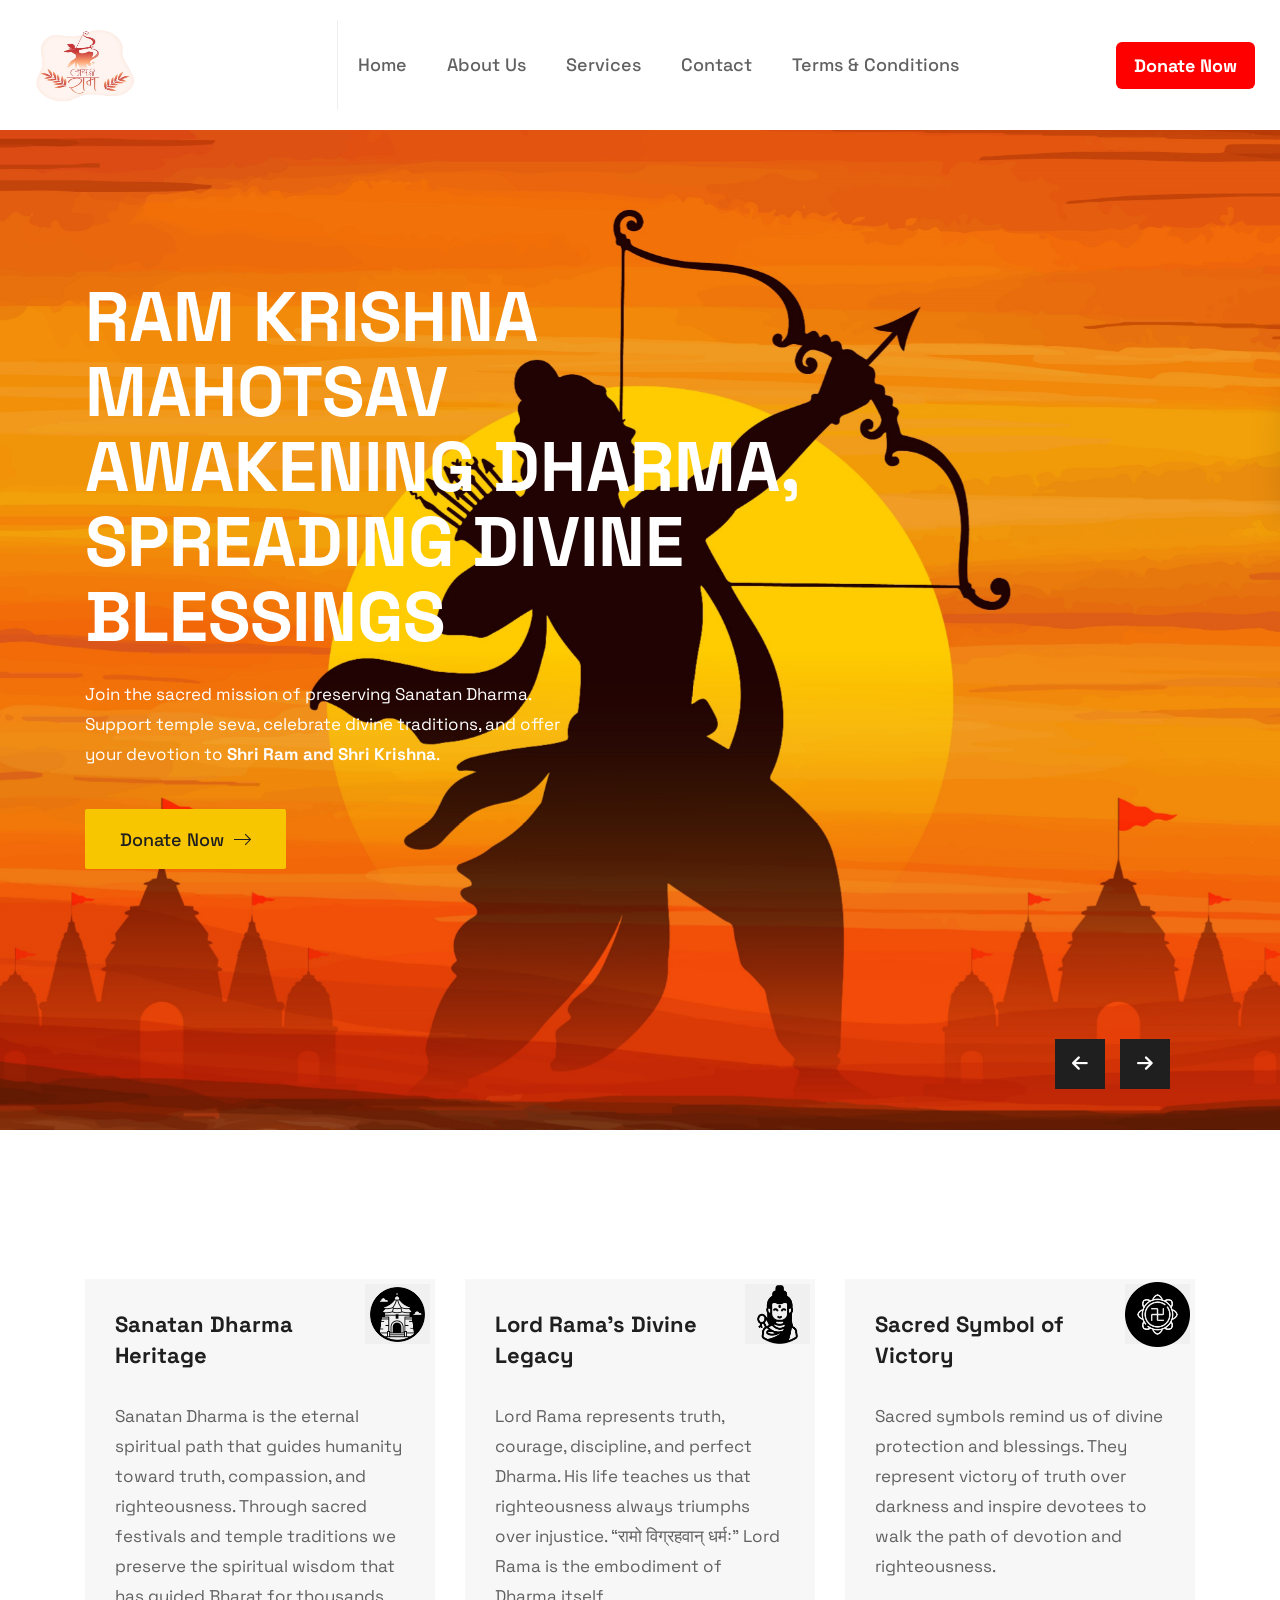
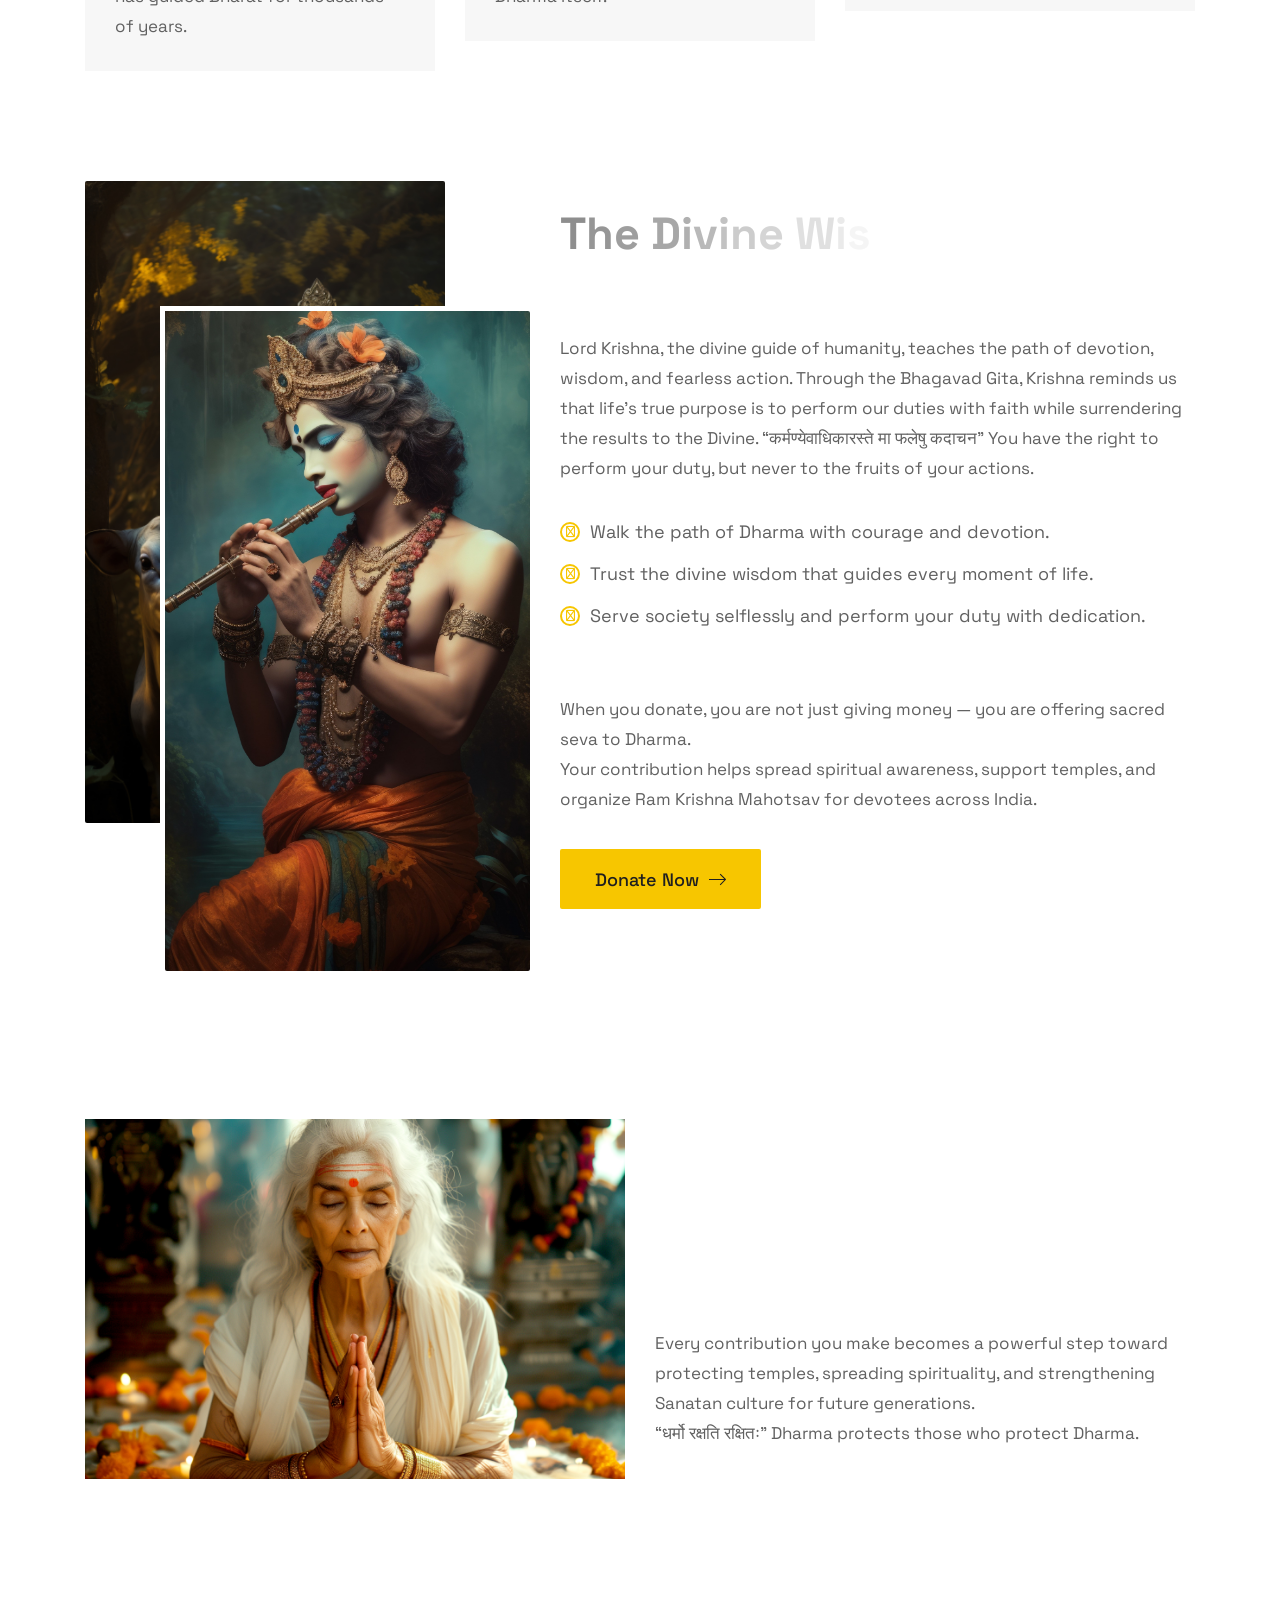
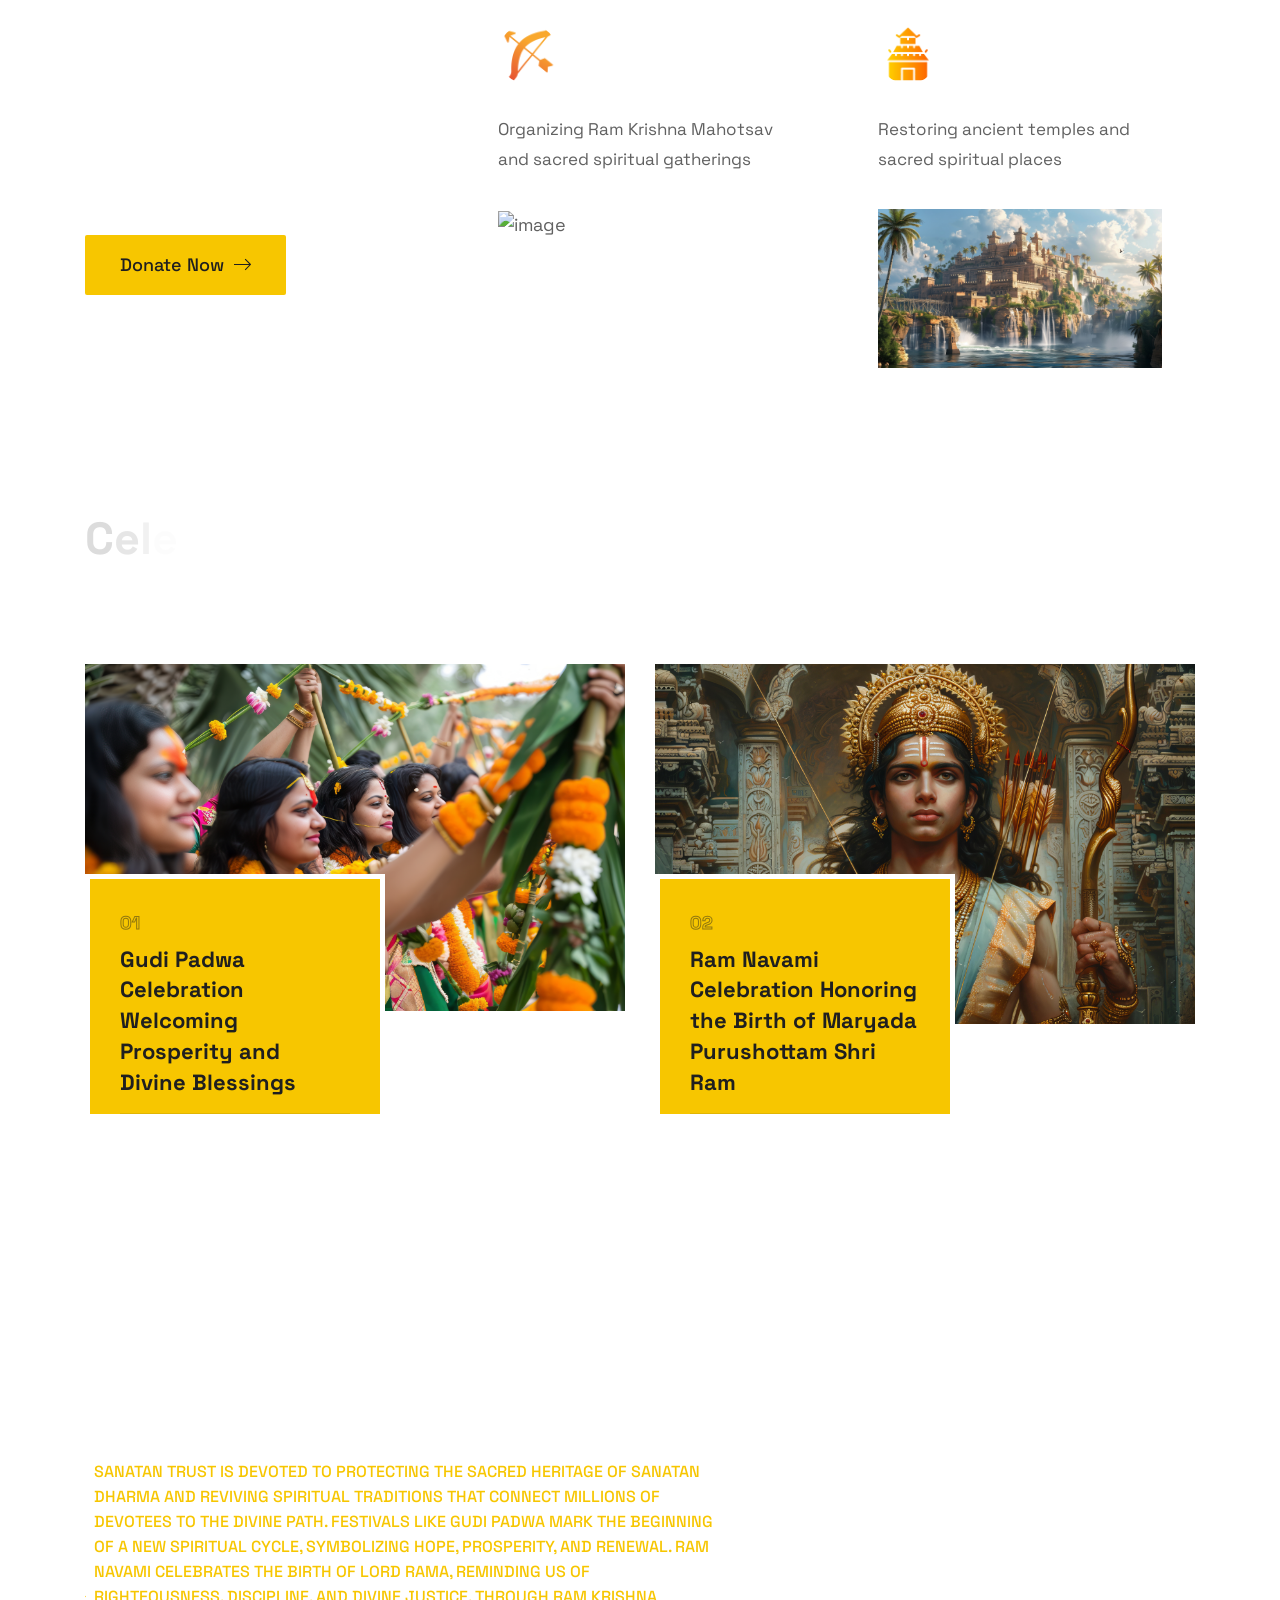
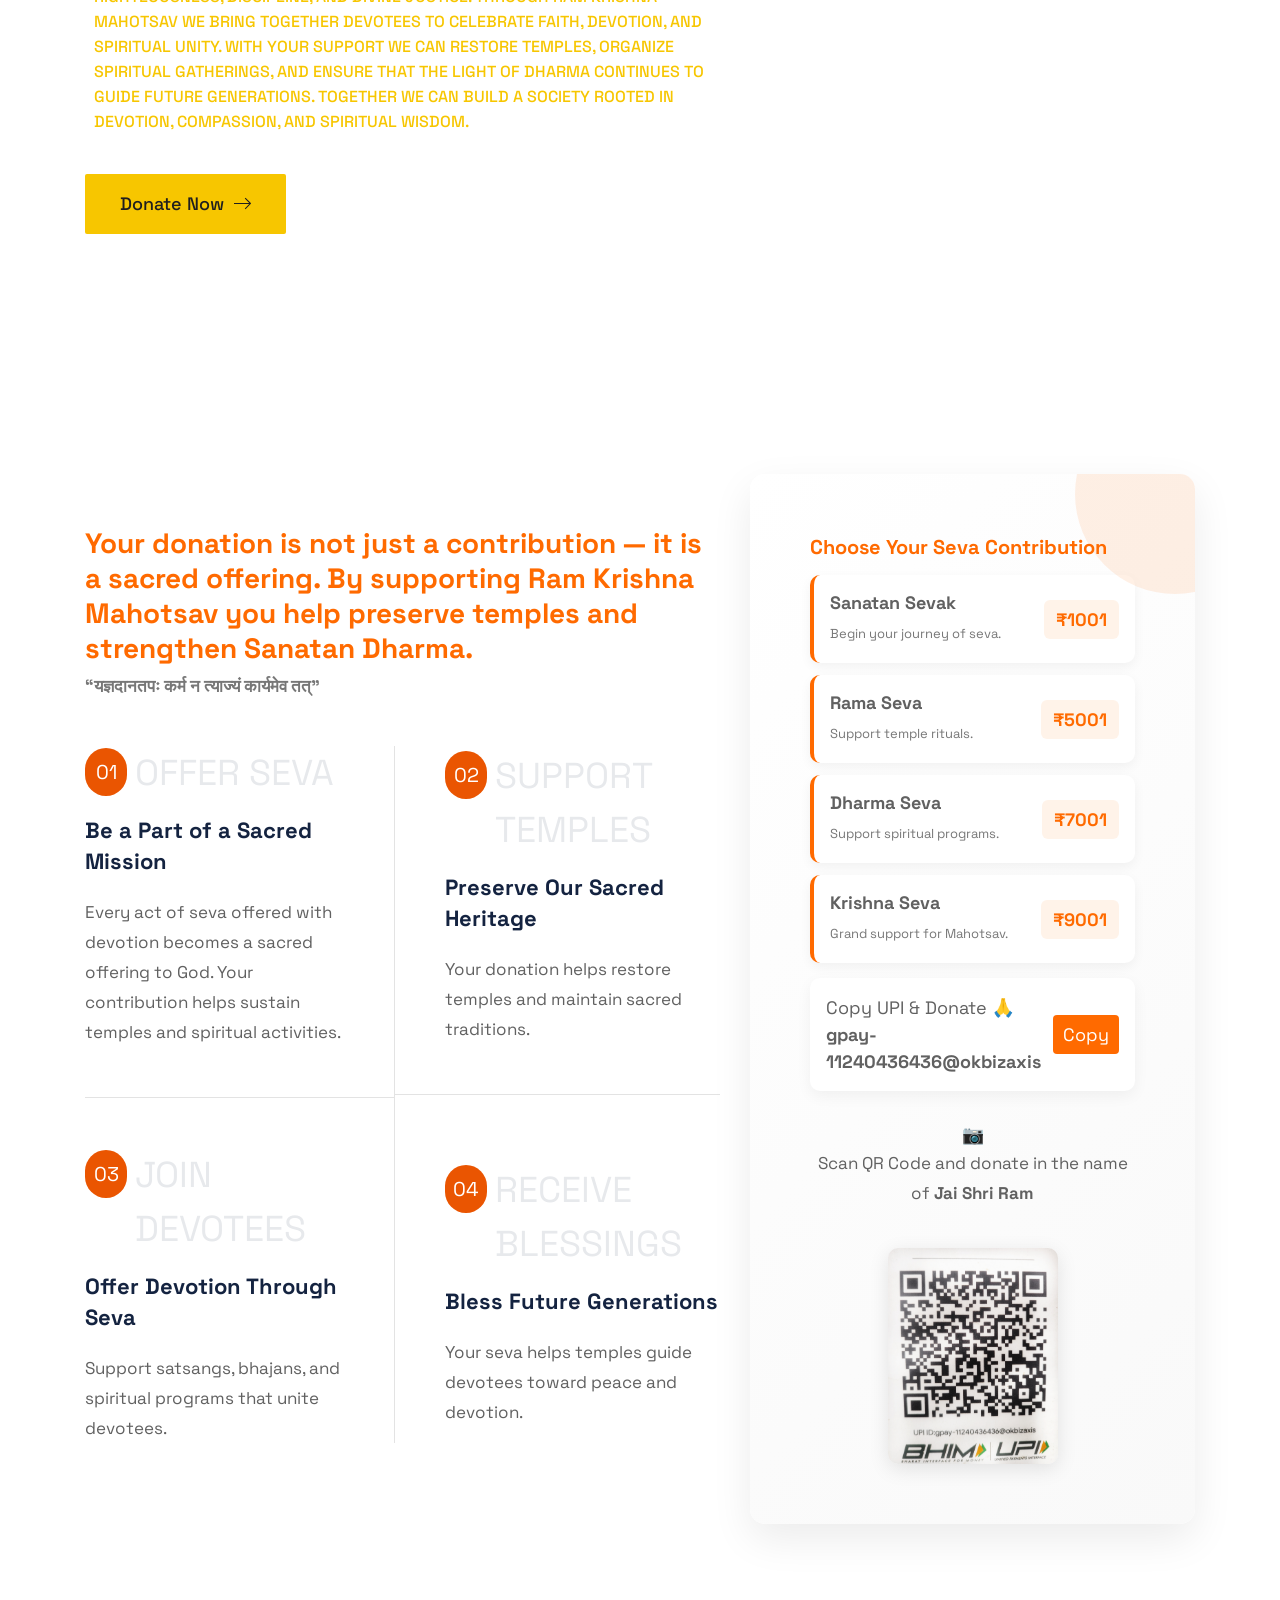
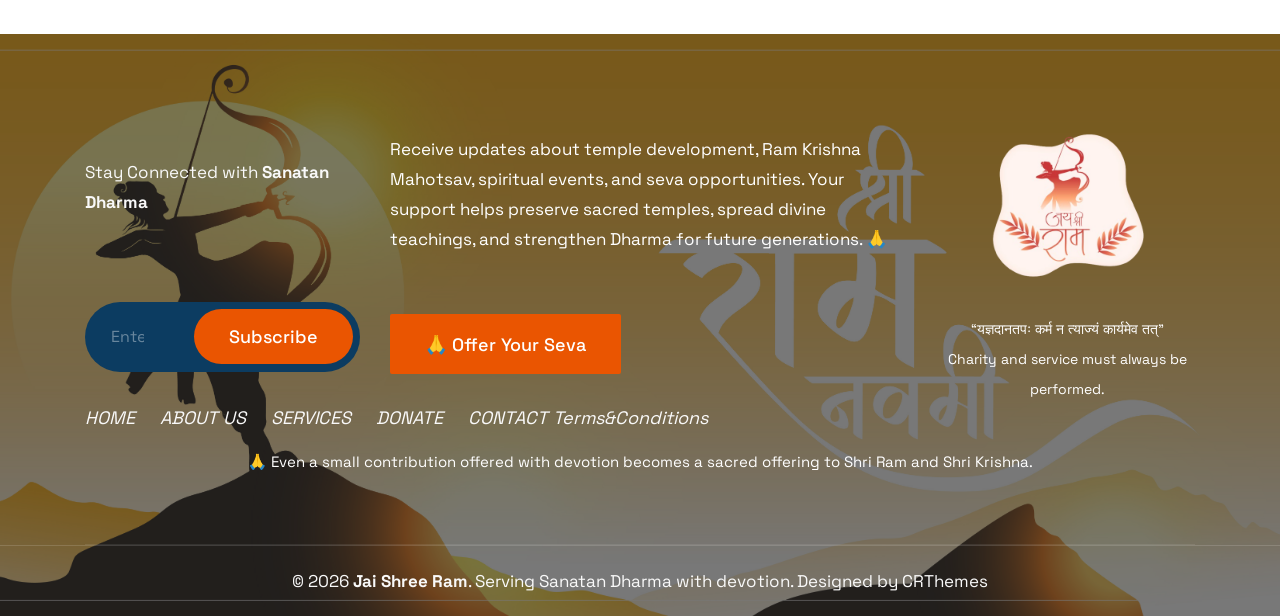
==== commit 94429b3a: "latest code files" ====
--- a/index.html
+++ b/index.html
@@ -1,1329 +1,1402 @@
-<!DOCTYPE html>
-<html lang="en">
-
-<head>
-    <meta charset="UTF-8">
-    <meta name="viewport" content="width=device-width, initial-scale=1.0">
-    <!-- Swiper css link -->
-    <link rel="stylesheet" href="assets/css/swiper-bundle.min.css">
-    <!-- Fancybox css link -->
-    <link rel="stylesheet" href="assets/css/jquery.fancybox.min.css">
-    <!-- Animation css link -->
-    <link rel="stylesheet" href="assets/css/animate.css">
-    <link rel="stylesheet" href="assets/css/nice-select.css">
-    <!-- bootstrap css link -->
-    <link rel="stylesheet" href="assets/css/bootstrap-icons.min.css">
-    <link rel="stylesheet" href="assets/css/bootstrap.min.css">
-    <!-- Boxicon css link -->
-    <link rel="stylesheet" href="assets/css/boxicons.min.css">
-    <!-- My css link -->
-    <link rel="stylesheet" href="assets/css/style.css">
-    <title>Magenta Crown - Fashion Shop HTML Template</title>
-    <link rel="icon" href="assets/images/Magenta Crown Gold.png" type="image/gif" sizes="20x20">
-    <link href="https://fonts.googleapis.com/css2?family=Manrope:wght@200;300;400;500;600;700;800;900&display=swap"
-        rel="stylesheet" />
-</head>
-
-<body>
-
-    <!-- product view modal  -->
-    <div class="modal product-view-modal" id="product-view">
-        <div class="modal-dialog modal-xl modal-dialog-centered">
-            <div class="modal-content">
-                <div class="modal-body">
-                    <div class="close-btn" data-bs-dismiss="modal"></div>
-                    <div class="shop-details-top-section">
-                        <div class="row g-4">
-                            <div class="col-lg-6">
-                                <div class="shop-details-img">
-                                    <div class="tab-content" id="v-pills-tabContent">
-                                        <div class="tab-pane fade show active" id="v-pills-img1" role="tabpanel">
-                                            <div class="shop-details-tab-img">
-                                                <img src="assets/image/inner-page/shop-details-tab-img1.jpg" alt="">
-                                            </div>
-                                        </div>
-                                        <div class="tab-pane fade" id="v-pills-img2" role="tabpanel">
-                                            <div class="shop-details-tab-img">
-                                                <img src="assets/image/inner-page/shop-details-tab-img2.jpg" alt="">
-                                            </div>
-                                        </div>
-                                        <div class="tab-pane fade" id="v-pills-img3" role="tabpanel"
-                                            aria-labelledby="v-pills-img3-tab">
-                                            <div class="shop-details-tab-img">
-                                                <img src="assets/image/inner-page/shop-details-tab-img3.jpg" alt="">
-                                            </div>
-                                        </div>
-                                        <div class="tab-pane fade" id="v-pills-img4" role="tabpanel"
-                                            aria-labelledby="v-pills-img4-tab">
-                                            <div class="shop-details-tab-img">
-                                                <img src="assets/image/inner-page/shop-details-tab-img4.jpg" alt="">
-                                            </div>
-                                        </div>
-                                        <div class="tab-pane fade" id="v-pills-img5" role="tabpanel"
-                                            aria-labelledby="v-pills-img5-tab">
-                                            <div class="shop-details-tab-img">
-                                                <img src="assets/image/inner-page/shop-details-tab-img5.jpg" alt="">
+<!doctype html>
+<html class="no-js" lang="zxx">
+<meta charset="utf-8">
+<meta http-equiv="x-ua-compatible" content="ie=edge">
+<meta name="template-version" content="1.0.3">
+<title>Sanathan Rastra | Home</title>
+<meta name="description" content="">
+<meta name="viewport" content="width=device-width, initial-scale=1">
+<link rel="shortcut icon" type="image/x-icon" href="assets/images/favicon-yellow.png">
+<link rel="stylesheet" href="assets/css/vendor/bootstrap.min.css">
+<link rel="stylesheet" href="assets/css/vendor/animate.min.css">
+<link rel="stylesheet" href="assets/css/plugins/swiper.min.css">
+<link rel="stylesheet" href="assets/css/plugins/nice-select.css">
+<link rel="stylesheet" href="assets/css/plugins/nouislider.min.css">
+<link rel="stylesheet" href="assets/css/vendor/magnific-popup.css">
+<link rel="stylesheet" href="assets/css/vendor/odometer.min.css">
+<link rel="stylesheet" href="assets/css/vendor/fontawesome-pro.css">
+<link rel="stylesheet" href="assets/css/vendor/spacing.css">
+<link rel="stylesheet" href="assets/css/vendor/remixicon.css">
+<link rel="stylesheet" href="assets/css/main.css">
+<link rel="stylesheet" href="https://cdnjs.cloudflare.com/ajax/libs/font-awesome/6.5.1/css/all.min.css">
+
+<body class="rs-smoother-yes rtl">
+
+    <header>
+
+        <div class="rs-header-area rs-header-five has-theme-yellow">
+            <div class="container-fluid g-0">
+                <div class="rs-header-inner">
+                    <div class="rs-header-left">
+                        <div class="rs-header-logo">
+                            <a href="index.html">
+                                <img src="assets/images/logo/logo22.png" class="site-logo">
+                            </a>
+                        </div>
+                    </div>
+
+                    <!-- Menu -->
+                    <div class="rs-header-menu" id="mainMenu">
+                        <nav class="main-menu">
+                            <ul class="multipage-menu">
+                                <li><a href="index.html">Home</a></li>
+                                <li><a href="about.html">About Us</a></li>
+                                <li><a href="services.html">Services</a></li>
+                                <li><a href="contact.html">Contact</a></li>
+                                                             <li><a href="faq.html">Terms & Conditions</a></li>
+
+                            </ul>
+                        </nav>
+                    </div>
+
+                    <!-- Right Section -->
+                    <div class="rs-header-right">
+
+                        <!-- Donate Button -->
+                        <a class="blink-btn" href="#donate-seva">Donate Now</a>
+
+                        <!-- Hamburger / Close Toggle -->
+                        <div class="hamburger" onclick="toggleMenu()">
+
+                            <!-- Hamburger Icon -->
+                            <span id="menu-open">☰</span>
+
+                            <!-- Custom Close Icon -->
+                            <div id="menu-close" style="display:none;">
+                                <div class="offcanvas-close">
+                                    <button class="offcanvas-close-icon animation--flip">
+                                        <span class="offcanvas-m-lines">
+                                            <span class="offcanvas-m-line line--1"></span>
+                                            <span class="offcanvas-m-line line--2"></span>
+                                            <span class="offcanvas-m-line line--3"></span>
+                                        </span>
+                                    </button>
+                                </div>
+                            </div>
+
+                        </div>
+
+                    </div>
+
+                </div>
+            </div>
+        </div>
+
+    </header>
+
+    <style>
+        .rs-header-inner {
+            display: flex;
+            align-items: center;
+            justify-content: space-between;
+            padding: 15px 20px;
+        }
+
+        /* Left Section */
+
+        .rs-header-left {
+            flex: 0 0 auto;
+        }
+
+        /* Logo */
+
+        .site-logo {
+            width: 130px;
+            height: 100px;
+            display: block;
+        }
+
+        /* Menu Center */
+
+        .rs-header-menu {
+            flex: 1;
+            display: flex;
+            justify-content: center;
+        }
+
+        /* Right Section */
+
+        .rs-header-right {
+            flex: 0 0 auto;
+            display: flex;
+            align-items: center;
+            gap: 15px;
+        }
+
+        /* Donate Button */
+
+        .blink-btn {
+            background: red;
+            color: #fff;
+            padding: 10px 18px;
+            border-radius: 6px;
+            font-weight: bold;
+            text-decoration: none;
+            animation: blinkDonate 1s infinite alternate;
+        }
+
+        @keyframes blinkDonate {
+            from {
+                opacity: 1;
+            }
+
+            to {
+                opacity: 0.5;
+            }
+        }
+
+        /* Hamburger */
+
+        .hamburger {
+            display: none;
+            cursor: pointer;
+            font-size: 28px;
+        }
+
+        /* Mobile */
+
+        @media(max-width:768px) {
+
+            .rs-header-menu {
+                display: none;
+                position: absolute;
+                top: 80px;
+                left: 0;
+                width: 100%;
+                background: #fff;
+                padding: 20px;
+                box-shadow: 0 4px 10px rgba(0, 0, 0, 0.1);
+            }
+
+            .multipage-menu {
+                flex-direction: column;
+                gap: 15px;
+            }
+
+            .hamburger {
+                display: block;
+            }
+
+        }
+    </style>
+
+
+    <script>
+
+        function toggleMenu() {
+
+            let menu = document.getElementById("mainMenu");
+            let openIcon = document.getElementById("menu-open");
+            let closeIcon = document.getElementById("menu-close");
+
+            if (menu.style.display === "block") {
+
+                menu.style.display = "none";
+                openIcon.style.display = "inline";
+                closeIcon.style.display = "none";
+
+            } else {
+
+                menu.style.display = "block";
+                openIcon.style.display = "none";
+                closeIcon.style.display = "block";
+
+            }
+
+        }
+
+    </script>
+    <main>
+
+        <!-- banner area start -->
+        <section class="rs-banner-area rs-banner-eight rs-swiper">
+            <div class="rs-banner-slider-wrapper">
+                <div class="swiper" data-clone-slides="false" data-loop="true" data-speed="2000" data-autoplay="true"
+                    data-dots-dynamic="false" data-hover-pause="true" data-effect="fade" data-delay="3000" data-item="1"
+                    data-margin="30">
+                    <div class="swiper-wrapper process-counts">
+                        <div class="swiper-slide">
+                            <div class="rs-banner-item-wrapper">
+                                <div class="rs-banner-bg-thumb" data-background="assets/images/bg/fest2.jpg"
+                                    style="width:100%; height:1000px; background-size:cover; background-position:center; background-repeat:no-repeat;">
+                                </div>
+                                <div class="container">
+                                    <div class="row g-5">
+                                        <div class="col-xxl-7 col-xl-8 col-lg-10">
+                                            <div class="rs-banner-item">
+                                                <div class="rs-banner-content">
+
+                                                    <h1 class="rs-banner-title">Ram Krishna Mahotsav Awakening Dharma,
+                                                        Spreading Divine Blessings
+
+                                                    </h1>
+                                                    <div class="rs-banner-descrip">
+                                                        <p>
+                                                            Join the sacred mission of preserving Sanatan Dharma.
+                                                            Support temple seva, celebrate divine traditions, and offer
+                                                            your devotion to
+                                                            <strong>Shri Ram and Shri Krishna</strong>.
+                                                        </p>
+                                                    </div>
+                                                    <div class="rs-banner-btn">
+                                                        <a class="rs-btn has-theme-yellow has-icon has-bg"
+                                                            href="#donate-seva">Donate Now
+                                                            <span class="icon-box">
+                                                                <svg class="icon-first"
+                                                                    xmlns="http://www.w3.org/2000/svg"
+                                                                    viewBox="0 0 32 32">
+                                                                    <path
+                                                                        d="M31.71,15.29l-10-10L20.29,6.71,28.59,15H0v2H28.59l-8.29,8.29,1.41,1.41,10-10A1,1,0,0,0,31.71,15.29Z">
+                                                                    </path>
+                                                                </svg>
+                                                                <svg class="icon-second"
+                                                                    xmlns="http://www.w3.org/2000/svg"
+                                                                    viewBox="0 0 32 32">
+                                                                    <path
+                                                                        d="M31.71,15.29l-10-10L20.29,6.71,28.59,15H0v2H28.59l-8.29,8.29,1.41,1.41,10-10A1,1,0,0,0,31.71,15.29Z">
+                                                                    </path>
+                                                                </svg>
+                                                            </span>
+                                                        </a>
+                                                    </div>
+                                                </div>
                                             </div>
                                         </div>
                                     </div>
-                                    <div class="nav nav-pills" id="v-pills-tab" role="tablist"
-                                        aria-orientation="vertical">
-                                        <button class="nav-link active" id="v-pills-img1-tab" data-bs-toggle="pill"
-                                            data-bs-target="#v-pills-img1" type="button" role="tab"
-                                            aria-controls="v-pills-img1" aria-selected="true">
-                                            <img src="assets/image/inner-page/shop-details-nav-img1.png" alt="">
-                                        </button>
-                                        <button class="nav-link" id="v-pills-img2-tab" data-bs-toggle="pill"
-                                            data-bs-target="#v-pills-img2" type="button" role="tab"
-                                            aria-controls="v-pills-img2" aria-selected="false">
-                                            <img src="assets/image/inner-page/shop-details-nav-img2.png" alt="">
-                                        </button>
-                                        <button class="nav-link" id="v-pills-img3-tab" data-bs-toggle="pill"
-                                            data-bs-target="#v-pills-img3" type="button" role="tab"
-                                            aria-controls="v-pills-img3" aria-selected="false">
-                                            <img src="assets/image/inner-page/shop-details-nav-img3.png" alt="">
-                                        </button>
-                                        <button class="nav-link" id="v-pills-img4-tab" data-bs-toggle="pill"
-                                            data-bs-target="#v-pills-img4" type="button" role="tab"
-                                            aria-controls="v-pills-img4" aria-selected="false">
-                                            <img src="assets/image/inner-page/shop-details-nav-img4.png" alt="">
-                                        </button>
-                                        <button class="nav-link" id="v-pills-img5-tab" data-bs-toggle="pill"
-                                            data-bs-target="#v-pills-img5" type="button" role="tab"
-                                            aria-controls="v-pills-img5" aria-selected="false">
-                                            <img src="assets/image/inner-page/shop-details-nav-img5.png" alt="">
-                                        </button>
-                                    </div>
-                                </div>
-                            </div>
-                            <div class="col-lg-6">
-                                <div class="shop-details-content">
-                                    <h3>Trendy & Comfortable Outerwear</h3>
-                                    <div class="rating-review">
-                                        <div class="rating">
-                                            <div class="star">
-                                                <i class="bi bi-star-fill"></i>
-                                                <i class="bi bi-star-fill"></i>
-                                                <i class="bi bi-star-fill"></i>
-                                                <i class="bi bi-star-fill"></i>
-                                                <i class="bi bi-star-fill"></i>
+                                </div>
+                            </div>
+                        </div>
+                        <div class="swiper-slide">
+                            <div class="rs-banner-item-wrapper">
+                                <div class="rs-banner-bg-thumb" data-background="assets/images/bg/fest1.jpg"
+                                    style="width:100%; height:1000px; background-size:cover; background-position:center; background-repeat:no-repeat;">
+                                </div>
+                                <div class="container">
+                                    <div class="row g-5">
+                                        <div class="col-xxl-7 col-xl-8 col-lg-10">
+                                            <div class="rs-banner-item">
+                                                <div class="rs-banner-content">
+                                                    <h1 class="rs-banner-title">
+                                                        Strengthening Sanatan Dharma through
+                                                        Ram Krishna Mahotsav, Temple Seva
+                                                        & Devotee Participation
+                                                    </h1>
+                                                    <div class="rs-banner-descrip">
+                                                        <p>
+                                                            Celebrate sacred traditions, serve temples, and become a
+                                                            part of a divine mission that protects
+                                                            the spiritual heritage of Bharat.
+                                                        </p>
+                                                    </div>
+                                                    <div class="rs-banner-btn">
+                                                        <a class="rs-btn has-theme-yellow has-icon has-bg"
+                                                            href="#donate-seva">Donate Now
+                                                            <span class="icon-box">
+                                                                <svg class="icon-first"
+                                                                    xmlns="http://www.w3.org/2000/svg"
+                                                                    viewBox="0 0 32 32">
+                                                                    <path
+                                                                        d="M31.71,15.29l-10-10L20.29,6.71,28.59,15H0v2H28.59l-8.29,8.29,1.41,1.41,10-10A1,1,0,0,0,31.71,15.29Z">
+                                                                    </path>
+                                                                </svg>
+                                                                <svg class="icon-second"
+                                                                    xmlns="http://www.w3.org/2000/svg"
+                                                                    viewBox="0 0 32 32">
+                                                                    <path
+                                                                        d="M31.71,15.29l-10-10L20.29,6.71,28.59,15H0v2H28.59l-8.29,8.29,1.41,1.41,10-10A1,1,0,0,0,31.71,15.29Z">
+                                                                    </path>
+                                                                </svg>
+                                                            </span>
+                                                        </a>
+                                                    </div>
+                                                </div>
                                             </div>
-                                            <p>
-                                                <a href="#reviews">(2 REVIEWS)</a>
-                                            </p>
                                         </div>
                                     </div>
-                                    <div class="price-area">
-                                        <p class="price">
-                                            <del>$ 445.00</del>
-                                            $ 300.00
-                                        </p>
-                                    </div>
-                                    <div class="quantity-color-area">
-                                        <div class="quantity-color">
-                                            <h6 class="widget-title">Size</h6>
-                                            <div class="size-list">
-                                                <ul>
-                                                    <li class="select-wrap selected">XS</li>
-                                                    <li class="select-wrap">S</li>
-                                                    <li class="select-wrap">M</li>
-                                                    <li class="select-wrap">L</li>
-                                                    <li class="select-wrap">XL</li>
-                                                    <li class="select-wrap">XXL</li>
-                                                </ul>
-                                            </div>
-                                        </div>
-                                        <div class="quantity-color">
-                                            <h6 class="widget-title">Color</h6>
-                                            <ul class="color-list">
-                                                <li class="select-wrap selected">
-                                                    <span></span>
-                                                </li>
-                                                <li class="select-wrap">
-                                                    <span></span>
-                                                </li>
-                                                <li class="select-wrap">
-                                                    <span></span>
-                                                </li>
-                                                <li class="select-wrap">
-                                                    <span></span>
-                                                </li>
-                                                <li class="select-wrap">
-                                                    <span></span>
-                                                </li>
-                                                <li class="select-wrap">
-                                                    <span></span>
-                                                </li>
-                                            </ul>
-                                        </div>
-                                        <div class="quantity-color">
-                                            <div class="quantity-area">
-                                                <div class="quantity">
-                                                    <a class="quantity__minus">
-                                                        <span>
-                                                            <i class="bi bi-dash"></i>
-                                                        </span>
-                                                    </a>
-                                                    <input name="quantity" type="text" class="quantity__input"
-                                                        value="01">
-                                                    <a class="quantity__plus">
-                                                        <span>
-                                                            <i class="bi bi-plus"></i>
-                                                        </span>
-                                                    </a>
-                                                </div>
-                                            </div>
-                                            <h6 class="widget-title">
-                                                Availability: <span>In stock</span>
-                                            </h6>
-                                        </div>
-                                    </div>
-                                    <div class="shop-details-btn">
-                                        <a class="primary-btn" href="cart-page.html">ADD TO CART</a>
-                                        <a class="primary-btn2" href="checkout-page.html">BUY NOW</a>
-                                    </div>
-                                    <ul class="product-shipping-delivers">
-                                        <li class="product-shipping">
-                                            <svg width="18" height="18" viewBox="0 0 18 18" fill="none"
-                                                xmlns="http://www.w3.org/2000/svg">
-                                                <g>
-                                                    <path
-                                                        d="M17.3967 3.99324L17.3979 3.21924C17.3874 2.95284 17.4375 2.60244 17.3193 2.34594C17.2395 2.07024 16.9521 1.84674 16.7685 1.64604L16.2171 1.10304L15.6534 0.551642C15.2238 0.151742 14.5974 -0.0150583 14.0283 0.0254418C13.5432 0.0278418 12.2043 0.0410418 11.7066 0.0431418C10.5945 0.0500418 4.95331 0.0968418 3.96781 0.101942C3.48841 0.119642 2.80831 0.0443418 2.36581 0.272642C1.88761 0.449042 1.50151 0.982142 1.13971 1.31124L0.596414 1.86234C0.385214 2.05674 0.187814 2.30124 0.149414 2.59644L0.188414 15.0062C0.183614 15.5747 0.591614 16.1162 1.14211 16.2611C1.36801 16.3394 1.71481 16.3001 1.94191 16.3112C5.19331 16.3007 8.72281 16.3115 11.9643 16.3301C12.1641 16.5527 12.3663 16.7732 12.5718 16.9889L12.9003 17.3174C13.1424 17.6375 13.6806 17.7332 13.9938 17.4269C15.8328 15.6422 17.7993 13.4957 17.9685 10.8008C17.9907 9.97044 17.7645 9.19614 17.37 8.53014C17.4 7.06554 17.3886 5.45874 17.3964 3.99294L17.3967 3.99324ZM8.62021 6.48144L7.12201 7.41564C7.17211 5.80584 7.23811 4.19514 7.17301 2.58564C7.71061 2.56914 8.22541 2.55474 8.70121 2.54514C9.21421 2.53674 9.72721 2.53224 10.2402 2.52804C10.2972 3.30114 10.3248 4.34874 10.3503 5.10114C10.3761 5.92704 10.3797 6.75294 10.3818 7.57884L8.77951 6.48144C8.75595 6.46537 8.72809 6.45678 8.69956 6.45678C8.67104 6.45678 8.64318 6.46537 8.61961 6.48144H8.62021ZM7.17211 1.91094C7.22371 1.40154 7.63771 1.01394 7.73551 0.528842L9.76351 0.544442C9.93091 0.800342 10.0182 1.08624 10.062 1.39074C10.1055 1.67994 10.0644 1.99794 10.1535 2.27844C9.14875 2.26233 8.14412 2.23863 7.13971 2.20734C7.14241 2.10624 7.15471 2.00784 7.17211 1.91094ZM10.6494 5.10114C10.6692 4.34934 10.7073 3.29244 10.7604 2.52234C12.7689 2.51214 14.7768 2.54574 16.7838 2.65914C16.8177 2.84214 16.7964 3.04884 16.8021 3.21954L16.8033 3.99354C16.8015 5.21544 16.8066 6.53724 16.8207 7.79274C15.804 6.68304 14.2428 6.08064 12.6651 6.42144C11.8671 6.57474 11.1759 6.94434 10.6185 7.44834C10.6206 6.66594 10.6248 5.88354 10.6494 5.10114ZM13.2543 0.571142C13.6458 0.590342 14.3637 0.528542 14.7093 0.653042C15.1203 0.753842 15.5127 1.23384 15.8016 1.51824C15.9318 1.64904 16.2252 1.94964 16.4376 2.16354C15.2451 2.22534 14.0526 2.25684 12.8601 2.27424C12.1722 2.29044 11.4666 2.29014 10.7547 2.28444C10.7391 1.92384 10.4763 1.63224 10.338 1.31184C10.2294 1.06464 10.1559 0.812042 10.1436 0.547442L13.2543 0.571142ZM1.94131 1.01844C2.27491 0.666242 2.71201 0.481442 3.19381 0.494942L3.96781 0.500642L7.12651 0.524342C7.07281 0.779042 7.10041 1.05654 7.06202 1.31184C7.01611 1.63134 6.92101 1.93044 6.73621 2.19594C4.73011 2.13654 2.72641 2.08254 0.819314 2.12544C1.17391 1.76034 1.63081 1.33674 1.94131 1.01844ZM1.94191 16.091H1.55491C0.949514 16.1285 0.403514 15.6089 0.412514 15.0053L0.422114 8.81454C0.429914 7.79694 0.447614 5.15604 0.455414 4.17114L0.460814 3.39714C0.478514 3.17304 0.441014 2.90724 0.477314 2.67264C2.25091 2.74374 4.56271 2.66694 6.62401 2.60214C6.58741 3.43494 6.59311 4.26774 6.61411 5.10084C6.63301 6.00084 6.65671 6.90084 6.69031 7.80084C6.68131 7.96554 6.88351 8.07594 7.01671 7.97544L8.70391 6.77484L10.2756 7.79424C9.20341 9.00684 8.80621 10.7882 9.44041 12.3977C9.94022 13.7837 10.7841 14.9771 11.7378 16.0733C8.55541 16.0979 5.12251 16.0925 1.94221 16.0907L1.94191 16.091ZM16.4541 13.9334C16.4163 13.8023 16.3675 13.6745 16.3083 13.5515C16.2246 13.3715 16.1217 13.1864 16.029 13.0502C15.9363 12.9137 15.8535 12.8261 15.8103 12.8414C15.7895 12.8457 15.7712 12.858 15.7595 12.8758C15.7477 12.8935 15.7435 12.9151 15.7476 12.9359C15.83 13.2641 15.9654 13.5766 16.1484 13.8611C16.2066 13.9517 16.2708 14.039 16.3389 14.1242C16.2642 14.2481 16.1871 14.3708 16.107 14.4923C16.0807 14.4274 16.0501 14.3643 16.0155 14.3033C15.9825 14.2439 15.948 14.1818 15.9111 14.1218C15.8406 14.0072 15.771 13.9001 15.7323 13.8377C15.6603 13.721 15.576 13.6151 15.4989 13.5164C15.4062 13.3976 15.3183 13.2977 15.2376 13.2419C15.23 13.2366 15.2212 13.2333 15.2119 13.2323C15.2027 13.2313 15.1934 13.2326 15.1848 13.2362C15.1533 13.2494 15.1335 13.2779 15.1353 13.3082C15.1361 13.3227 15.139 13.337 15.144 13.3505C15.2367 13.5885 15.3515 13.8172 15.4869 14.0336C15.6213 14.2522 15.7741 14.459 15.9435 14.6516C15.9594 14.6621 15.9723 14.6675 15.9858 14.6744C15.9054 14.7917 15.8229 14.9072 15.7389 15.0221C15.7107 14.9712 15.6807 14.9212 15.6489 14.8724C15.6029 14.8014 15.5555 14.7313 15.5067 14.6621C15.4011 14.5139 15.3027 14.3813 15.2697 14.3321C15.1776 14.195 15.0654 14.0738 14.9616 13.9526C14.8497 13.8215 14.7387 13.7015 14.6247 13.6088C14.6147 13.6007 14.6025 13.5956 14.5897 13.5943C14.5768 13.5931 14.5638 13.5956 14.5524 13.6016C14.5182 13.6193 14.5017 13.6577 14.514 13.6913C14.5194 13.706 14.5257 13.7213 14.5335 13.7363C14.6866 14.0299 14.8634 14.3106 15.0621 14.5754C15.208 14.7723 15.3651 14.9605 15.5328 15.1391C15.5628 15.1637 15.5865 15.179 15.6111 15.1961C15.5271 15.3071 15.4419 15.4172 15.3552 15.5252C15.3315 15.4893 15.3071 15.4538 15.282 15.4187C15.093 15.1544 14.8398 14.8589 14.8068 14.804C14.6802 14.6573 14.5548 14.5094 14.424 14.366C14.2938 14.2211 14.1561 14.0832 14.0115 13.9526C13.9977 13.9399 13.9797 13.9325 13.9609 13.932C13.942 13.9314 13.9236 13.9377 13.9091 13.9497C13.8945 13.9616 13.8848 13.9785 13.8817 13.997C13.8785 14.0156 13.8823 14.0347 13.8921 14.0507C14.2032 14.544 14.5603 15.0066 14.9586 15.4325C15.042 15.5216 15.1305 15.6065 15.2175 15.6923C15.1056 15.8279 14.9925 15.9611 14.8779 16.0919C14.8417 16.0366 14.8034 15.9825 14.7633 15.9299C14.6494 15.7824 14.5312 15.6381 14.409 15.4973C14.3448 15.4223 14.2941 15.3605 14.2662 15.3284C14.1384 15.1802 14.0025 15.0392 13.8717 14.9027C13.8373 14.8667 13.8025 14.831 13.7673 14.7956C13.6669 14.694 13.5629 14.596 13.4553 14.5019C13.4271 14.4776 13.395 14.4707 13.3701 14.4785C13.3248 14.4926 13.302 14.5247 13.3158 14.5583C13.4055 14.7788 13.6416 15.0614 13.8891 15.3506C14.086 15.5812 14.2917 15.8042 14.5056 16.019C14.5929 16.1057 14.6712 16.1795 14.7432 16.2458C14.625 16.3778 14.5062 16.508 14.3868 16.6346C14.3423 16.5683 14.295 16.504 14.2449 16.4417C14.1267 16.2965 14.0039 16.1549 13.8768 16.0172C13.8186 15.9533 13.7667 15.8954 13.7262 15.8528C13.5601 15.6778 13.3903 15.5064 13.2168 15.3386C13.0938 15.221 12.9837 15.1211 12.8997 15.0512C12.8682 15.0248 12.8388 15.0101 12.8211 15.0134C12.7665 15.0236 12.7359 15.0347 12.7398 15.0659C12.7608 15.2276 13.0359 15.5435 13.3368 15.8708C13.5458 16.0982 13.7619 16.319 13.9845 16.5329C14.0889 16.6319 14.1795 16.7141 14.2509 16.7762C14.1273 16.9052 14.004 17.0309 13.8813 17.1536C13.7718 16.9934 13.5699 16.7687 13.3446 16.5374C13.1181 16.3052 12.8682 16.0667 12.6657 15.8819C12.4632 15.6971 12.3084 15.566 12.2721 15.5486C11.9715 15.4862 12.3312 15.9263 12.7842 16.391C13.0044 16.6158 13.2308 16.8344 13.4631 17.0465C13.5759 17.1494 13.6707 17.2325 13.7418 17.2919C13.5045 17.4305 13.2639 17.3546 13.0755 17.1383L12.7479 16.8173C11.4762 15.5282 10.3047 14.027 9.71311 12.3086C8.86801 9.97704 10.2993 7.34454 12.762 6.93534C15.102 6.47544 17.433 8.42874 17.4312 10.8029C17.4078 11.8862 17.0226 12.9458 16.4538 13.9352L16.4541 13.9334Z" />
-                                                    <path
-                                                        d="M6.89994 10.5317L2.04834 10.6655C1.67274 10.6928 1.36194 11.0348 1.37424 11.4083L1.37664 11.711C1.38294 12.4151 1.38414 13.4177 1.36944 14.132C1.30194 14.6312 1.54374 15.1298 2.10054 15.1442L6.96084 15.2582C7.25184 15.245 7.52814 15.0692 7.66914 14.8118C7.79874 14.606 7.77534 14.3186 7.78344 14.0897C7.80294 13.1777 7.81434 12.2621 7.78584 11.3498C7.76484 10.8977 7.34934 10.5164 6.90054 10.5317H6.89994ZM6.92394 14.738L2.09994 14.8562C1.86414 14.8667 1.64574 14.6639 1.63524 14.4269L1.63074 14.132C1.62564 13.4213 1.60794 12.4112 1.62324 11.711L1.62564 11.4083C1.62024 11.165 1.82484 10.9415 2.06724 10.9394L6.89994 11.069C7.06764 11.0738 7.21134 11.2163 7.21104 11.3825L7.20594 11.6687C7.19874 12.0722 7.19454 12.4757 7.19844 12.8792C7.19844 13.2827 7.21104 13.6862 7.21674 14.0897L7.22214 14.3924C7.22609 14.4773 7.19734 14.5604 7.1418 14.6247C7.08627 14.689 7.00848 14.7296 6.92394 14.738Z" />
-                                                    <path
-                                                        d="M6.29978 12.6003L2.69978 12.6558C2.38448 12.6615 2.38598 13.1391 2.69978 13.1448L6.29978 13.2003C6.70088 13.1988 6.69908 12.6015 6.29978 12.6003ZM13.4998 8.13956C11.2342 8.16956 10.0969 11.0139 11.7184 12.5817C13.3072 14.175 16.1269 13.0797 16.1683 10.8003C16.2523 9.35336 14.9374 8.06816 13.4998 8.13956ZM11.8873 12.4131C10.4938 11.0187 11.5381 8.59076 13.4998 8.66126C14.6422 8.67866 15.6013 9.67766 15.6313 10.8006C15.7129 12.75 13.2625 13.8348 11.8873 12.4131Z" />
-                                                </g>
-                                            </svg>
-                                            Fast Delivery In 24 hours max
-
-                                        </li>
-                                        <li class="product-delivers">
-                                            <svg width="18" height="18" viewBox="0 0 18 18" fill="none"
-                                                xmlns="http://www.w3.org/2000/svg">
-                                                <g>
-                                                    <path
-                                                        d="M5.13666 9.70208C5.26098 9.70208 5.38533 9.70171 5.50947 9.70099C5.9004 9.6985 6.22267 9.37724 6.22779 8.98477C6.23364 8.50957 6.24529 7.98462 6.25124 7.51469C6.25654 7.11052 5.93038 6.78125 5.52614 6.78125H3.08513C2.69345 6.78125 2.36826 7.09977 2.36003 7.49134L2.32926 8.95681C2.32107 9.35754 2.6367 9.69096 3.06078 9.6962C3.73794 9.69219 4.44785 9.70208 5.13666 9.70208ZM5.85281 8.9799C5.85025 9.16951 5.69534 9.32479 5.50731 9.32598C5.37058 9.32684 5.23323 9.32529 5.09622 9.32518L5.86024 8.49474C5.85736 8.65986 5.85472 8.82343 5.85281 8.9799ZM5.86501 8.21255L4.8418 9.32475C4.61979 9.32399 4.46138 9.325 4.15231 9.32324L5.87366 7.68157C5.87107 7.85536 5.86811 8.03296 5.86501 8.21255ZM5.64371 7.17769C5.76233 7.21983 5.84123 7.31377 5.86695 7.42897L3.88188 9.32212C3.47046 9.32021 3.55997 9.32002 3.24816 9.32067L5.64371 7.17769ZM2.73505 7.49921V7.4991C2.73891 7.31006 2.89598 7.15623 3.08513 7.15623H3.4008L2.73183 7.65105L2.73505 7.49921ZM2.72689 7.88779L3.71589 7.15627H4.05122L2.72072 8.18239L2.72689 7.88779ZM2.71564 8.42316L4.35838 7.15623H4.76388L2.70705 8.83267L2.71564 8.42316ZM2.71849 9.06511L5.06054 7.15623H5.38663L2.97723 9.31158C2.85489 9.28391 2.75492 9.19621 2.71849 9.06511ZM2.91009 12.3757H2.90825C2.85894 12.3761 2.81177 12.3959 2.77696 12.4308C2.74215 12.4658 2.7225 12.513 2.72226 12.5623C2.72203 12.6116 2.74122 12.6591 2.77569 12.6943C2.81017 12.7296 2.85714 12.7498 2.90645 12.7507L4.32789 12.7646H4.32973C4.37905 12.7642 4.42621 12.7444 4.46102 12.7095C4.49583 12.6746 4.51548 12.6273 4.51572 12.578C4.51596 12.5287 4.49676 12.4813 4.46229 12.446C4.42782 12.4108 4.38084 12.3905 4.33154 12.3896L2.91009 12.3757ZM5.5664 12.3374C5.51709 12.3378 5.46992 12.3576 5.43511 12.3926C5.4003 12.4275 5.38065 12.4747 5.38041 12.524C5.38018 12.5734 5.39937 12.6208 5.43385 12.656C5.46832 12.6913 5.51529 12.7116 5.5646 12.7124L6.98605 12.7264H6.98789C7.03729 12.7264 7.08469 12.7069 7.1198 12.6721C7.1549 12.6374 7.17487 12.5902 7.17538 12.5408C7.17563 12.5161 7.17102 12.4917 7.16183 12.4688C7.15263 12.446 7.13902 12.4252 7.12177 12.4076C7.10453 12.39 7.08399 12.376 7.06132 12.3664C7.03866 12.3567 7.01432 12.3517 6.98969 12.3514L5.56824 12.3374H5.5664ZM8.22275 12.6742L9.64402 12.6882H9.64586C9.69517 12.6878 9.74234 12.6679 9.77714 12.633C9.81195 12.5981 9.83161 12.5509 9.83184 12.5015C9.83208 12.4522 9.81288 12.4048 9.77841 12.3696C9.74394 12.3343 9.69697 12.314 9.64766 12.3131L8.22639 12.2991H8.22455C8.17524 12.2996 8.12807 12.3194 8.09327 12.3543C8.05845 12.3892 8.0388 12.4365 8.03857 12.4858C8.03833 12.5351 8.05753 12.5825 8.092 12.6178C8.12647 12.653 8.17344 12.6733 8.22275 12.6742ZM10.8807 12.6359L12.3022 12.6499H12.304C12.3533 12.6495 12.4005 12.6297 12.4353 12.5947C12.4701 12.5598 12.4898 12.5126 12.49 12.4633C12.4902 12.414 12.471 12.3665 12.4366 12.3313C12.4021 12.296 12.3551 12.2757 12.3058 12.2749L10.8844 12.2609C10.7884 12.2614 10.6961 12.343 10.695 12.4466C10.6948 12.4712 10.6994 12.4956 10.7086 12.5185C10.7178 12.5413 10.7314 12.5621 10.7486 12.5797C10.7659 12.5973 10.7864 12.6113 10.8091 12.6209C10.8318 12.6306 10.8561 12.6357 10.8807 12.6359ZM14.964 12.2366L13.5426 12.2227H13.5407C13.4914 12.2231 13.4442 12.2429 13.4094 12.2778C13.3746 12.3128 13.355 12.36 13.3547 12.4093C13.3545 12.4586 13.3737 12.5061 13.4082 12.5413C13.4426 12.5766 13.4896 12.5968 13.5389 12.5977L14.9604 12.6116H14.9622C15.0115 12.6112 15.0587 12.5914 15.0935 12.5565C15.1283 12.5216 15.1479 12.4743 15.1482 12.425C15.1484 12.3757 15.1292 12.3283 15.0948 12.293C15.0603 12.2578 15.0133 12.2375 14.964 12.2366ZM14.778 14.3152H2.8134C2.70976 14.3152 2.62591 14.3992 2.62591 14.5027C2.62591 14.6063 2.70979 14.6902 2.8134 14.6902H14.778C14.8816 14.6902 14.9654 14.6063 14.9654 14.5027C14.9654 14.3992 14.8816 14.3152 14.778 14.3152Z" />
-                                                    <path
-                                                        d="M17.7799 2.94214C16.7003 2.00318 15.2638 1.44908 13.8316 1.42188C12.4068 1.44908 10.9703 2.00314 9.89039 2.94228C9.72101 3.08958 9.64009 3.32022 9.67891 3.54389C9.7279 3.8281 9.78963 4.10979 9.85987 4.38913C7.00976 4.39573 4.11685 4.401 2.07247 4.39938C0.925023 4.39938 -0.00394629 5.32849 0.000996193 6.4781C0.0120356 9.16645 0.0280175 12.0472 0.0377942 14.5164C0.0427367 15.6817 1.00298 16.6063 2.15909 16.5761C6.32914 16.4771 10.5973 16.6235 14.7687 16.5241C15.9094 16.4959 16.8216 15.5445 16.7858 14.3886C16.7289 12.5278 16.641 9.79548 16.569 7.4473C17.2614 6.26576 17.7491 4.94406 17.9914 3.54425C18.0302 3.32008 17.9493 3.08937 17.7799 2.94214ZM16.4108 14.4002C16.4402 15.3367 15.7036 16.1257 14.7597 16.1493C10.5807 16.2484 6.3247 16.1019 2.15011 16.2013C1.19228 16.2252 0.416561 15.4601 0.412809 14.5148C0.40177 11.8267 0.385788 8.94555 0.376011 6.47655C0.372223 5.53661 1.13109 4.77439 2.07233 4.77439C4.14034 4.77666 7.07628 4.77071 9.95764 4.76396C9.97633 4.82923 9.99729 4.8937 10.0171 4.9586C10.0219 4.97415 10.0265 4.98969 10.0313 5.00521C10.698 7.15847 11.9401 8.96392 13.3994 10.2086L13.4026 10.2115C13.653 10.4248 14.0166 10.4255 14.268 10.2112C14.9502 9.62909 15.6403 8.87214 16.2115 8.02019C16.2696 9.90569 16.3416 12.1387 16.4109 14.4001V14.4002H16.4108ZM17.6219 3.48018V3.48029C17.1718 6.08 15.8105 8.40102 14.0262 9.92431C13.9731 9.96992 13.9054 9.99504 13.8354 9.99514C13.7654 9.99523 13.6977 9.97031 13.6444 9.92485C11.8318 8.37868 10.4908 6.04702 10.0484 3.48C10.0319 3.38451 10.0656 3.28681 10.1365 3.22512C11.151 2.34302 12.5006 1.82236 13.8316 1.79689C15.1701 1.82232 16.5196 2.34291 17.5338 3.22501C17.6047 3.28674 17.6385 3.38451 17.6219 3.48018Z" />
-                                                    <path
-                                                        d="M13.5604 6.49282L15.2682 4.25161C15.2984 4.21207 15.3116 4.16219 15.305 4.11292C15.2983 4.06365 15.2724 4.01903 15.2329 3.98886C15.2133 3.97391 15.191 3.96297 15.1672 3.95667C15.1434 3.95036 15.1186 3.94881 15.0941 3.95212C15.0697 3.95542 15.0462 3.9635 15.0249 3.9759C15.0037 3.98831 14.985 4.00479 14.9701 4.0244L13.3813 6.10944C13.1462 5.9014 12.94 5.66287 12.7681 5.40018C12.7112 5.31367 12.5951 5.28913 12.5085 5.34606C12.4669 5.37331 12.4378 5.41596 12.4277 5.46463C12.4175 5.5133 12.4271 5.56402 12.4543 5.60563C12.6834 5.95543 12.9672 6.26621 13.2948 6.52612C13.3143 6.54162 13.3367 6.55306 13.3607 6.55978C13.3847 6.5665 13.4098 6.56836 13.4346 6.56526C13.4593 6.56216 13.4832 6.55416 13.5048 6.54172C13.5264 6.52928 13.5453 6.51266 13.5604 6.49282ZM14.6607 2.70681H14.6636C14.688 2.7068 14.7114 2.6973 14.7289 2.68034C14.7464 2.66337 14.7566 2.64026 14.7574 2.6159C14.7581 2.59107 14.749 2.56696 14.7319 2.54886C14.7149 2.53075 14.6914 2.52014 14.6666 2.51932C13.3605 2.48061 12.0418 2.74621 10.8541 3.29129C10.8326 3.30118 10.8156 3.31886 10.8066 3.34077C10.7975 3.36268 10.7971 3.38721 10.8054 3.4094L11.2053 4.47619C11.2141 4.49947 11.2317 4.51834 11.2543 4.52865C11.2769 4.53895 11.3027 4.53985 11.326 4.53113C11.3493 4.52239 11.3681 4.50476 11.3784 4.48213C11.3887 4.4595 11.3895 4.43372 11.3808 4.41045L11.012 3.42578C12.1527 2.91685 13.4147 2.66753 14.6607 2.70681ZM11.3968 4.75513C11.3756 4.7078 11.3203 4.68648 11.2731 4.70751C11.2258 4.72854 11.2044 4.78395 11.2254 4.83129L11.3161 5.03519C11.3262 5.05791 11.3449 5.07569 11.3681 5.08461C11.3913 5.09354 11.4171 5.0929 11.4398 5.08281C11.4626 5.07269 11.4803 5.05398 11.4893 5.03077C11.4982 5.00757 11.4975 4.98177 11.4875 4.95903L11.3968 4.75513ZM15.544 6.71037L13.7085 8.9417L13.3017 8.48522C13.2851 8.46668 13.2619 8.45545 13.2371 8.45401C13.2122 8.45257 13.1879 8.46103 13.1693 8.47754C13.1507 8.49411 13.1395 8.51736 13.1381 8.54219C13.1367 8.56701 13.1452 8.59138 13.1618 8.60994L13.6415 9.14827C13.6505 9.15836 13.6616 9.16639 13.674 9.17179C13.6864 9.17719 13.6998 9.17984 13.7133 9.17957C13.7269 9.17929 13.7402 9.17609 13.7523 9.17018C13.7645 9.16427 13.7752 9.1558 13.7838 9.14535L15.6887 6.8296C15.6965 6.8201 15.7024 6.80914 15.706 6.79736C15.7096 6.78558 15.7109 6.7732 15.7097 6.76094C15.7085 6.74868 15.7049 6.73677 15.6991 6.7259C15.6933 6.71503 15.6854 6.70541 15.6759 6.6976C15.6664 6.68976 15.6554 6.68388 15.6437 6.68028C15.6319 6.67669 15.6195 6.67545 15.6073 6.67663C15.595 6.67782 15.5832 6.68141 15.5723 6.6872C15.5614 6.69299 15.5518 6.70086 15.544 6.71037ZM5.80369 5.78035C5.80149 5.72872 5.75902 5.68695 5.7061 5.69045L2.2604 5.82916C1.53753 5.85828 1.33832 6.10345 1.34084 6.75449L1.34925 9.21343C1.34932 9.23825 1.35923 9.26203 1.3768 9.27955C1.39438 9.29707 1.41819 9.30691 1.44301 9.3069H1.44337C1.46822 9.30679 1.49201 9.29684 1.50952 9.27921C1.52703 9.26158 1.53683 9.23773 1.53678 9.21288L1.52837 6.75384C1.52649 6.20728 1.64432 6.04176 2.26812 6.01647L5.71382 5.87776C5.73864 5.87672 5.76203 5.86588 5.77888 5.84762C5.79572 5.82936 5.80464 5.80517 5.80369 5.78035ZM6.04464 5.8774L6.29732 5.89955C6.34696 5.90453 6.3944 5.86722 6.39895 5.81441C6.40004 5.80214 6.3987 5.78978 6.39501 5.77804C6.39132 5.76629 6.38535 5.75538 6.37744 5.74594C6.36954 5.73651 6.35985 5.72872 6.34893 5.72303C6.33801 5.71734 6.32607 5.71385 6.31381 5.71278L6.06077 5.69063C6.01188 5.68551 5.9639 5.72432 5.95932 5.77588C5.95824 5.78815 5.95959 5.80051 5.9633 5.81226C5.96701 5.82401 5.97299 5.83491 5.98092 5.84434C5.98884 5.85377 5.99855 5.86154 6.00949 5.86722C6.02042 5.87289 6.03237 5.87635 6.04464 5.8774Z" />
-                                                </g>
-                                            </svg>
-                                            Safe Payment
-
-                                        </li>
-                                    </ul>
-                                    <div class="compare-wishlist-area">
+                                </div>
+                            </div>
+                        </div>
+                    </div>
+                    <!-- If we need navigation buttons -->
+                    <div class="rs-banner-navigation">
+                        <button class="swiper-button-prev rs-swiper-btn has-theme-black">
+                            <i class="fa-solid fa-arrow-left"></i>
+                        </button>
+
+                        <button class="swiper-button-next rs-swiper-btn has-theme-black">
+                            <i class="fa-solid fa-arrow-right"></i>
+                        </button>
+                    </div>
+                    <!-- if we need pagination -->
+                    <div class="rs-banner-pagination d-block d-md-none">
+                        <div class="swiper-pagination rs-pagination has-theme-yellow"></div>
+                    </div>
+                </div>
+            </div>
+        </section>
+        <!-- banner area end -->
+
+        <!-- feature area start -->
+        <section class="rs-feature-area rs-feature-six section-space">
+            <div class="container">
+                <div class="row g-5">
+                    <div class="col-xl-4 col-lg-4 col-md-6">
+                        <div class="rs-feature-item wow fadeInUp" data-wow-delay=".3s" data-wow-duration="1s">
+                            <div class="rs-feature-bg-thumb">
+                                <img src="assets/images/about/sanatan_heritage.jpg" alt="service icon"
+                                    style="filter: blur(2px); width:auto; height: 400px;">
+                            </div>
+                            <div class="rs-feature-icon">
+                                <img src="assets/images/logo/logo3.png" alt="service icon">
+                            </div>
+                            <h5 class="rs-feature-title">Sanatan Dharma Heritage</h5>
+                            <div class="rs-feature-text">
+                                <p> Sanatan Dharma is the eternal spiritual path that guides humanity toward truth,
+                                    compassion, and righteousness.
+                                    Through sacred festivals and temple traditions we preserve the spiritual wisdom
+                                    that has guided Bharat for thousands of years.</p>
+                            </div>
+                        </div>
+                    </div>
+                    <div class="col-xl-4 col-lg-4 col-md-6">
+                        <div class="rs-feature-item wow fadeInUp" data-wow-delay=".5s" data-wow-duration="1s">
+                            <div class="rs-feature-bg-thumb">
+                                <img src="assets/images/about/Lord_rama.jpg" alt="service icon"
+                                    style="filter: blur(2px); width:auto; height: 400px;">
+                            </div>
+                            <div class="rs-feature-icon">
+                                <img src="assets/images/logo/logo4.png" alt="service icon">
+                            </div>
+                            <h5 class="rs-feature-title">Lord Rama’s Divine Legacy</h5>
+                            <div class="rs-feature-text">
+
+
+                                <p>
+                                    Lord Rama represents truth, courage, discipline, and perfect Dharma.
+                                    His life teaches us that righteousness always triumphs over injustice.
+
+                                    “रामो विग्रहवान् धर्मः”
+                                    Lord Rama is the embodiment of Dharma itself.
+                                </p>
+                            </div>
+                        </div>
+                    </div>
+                    <div class="col-xl-4 col-lg-4 col-md-6">
+                        <div class="rs-feature-item wow fadeInUp" data-wow-delay=".7s" data-wow-duration="1s">
+                            <div class="rs-feature-bg-thumb">
+                                <img src="assets/images/about/symbol.jpg" alt="service icon"
+                                    style="filter: blur(2px); width:auto; height: 400px;">
+                            </div>
+                            <div class="rs-feature-icon">
+                                <img src="assets/images/logo/logo2.png" alt="service icon">
+                            </div>
+                            <h5 class="rs-feature-title">Sacred Symbol of Victory</h5>
+                            <div class="rs-feature-text">
+
+                                <p>
+                                    Sacred symbols remind us of divine protection and blessings.
+                                    They represent victory of truth over darkness and inspire devotees
+                                    to walk the path of devotion and righteousness.
+                                </p>
+                            </div>
+                        </div>
+                    </div>
+                </div>
+            </div>
+        </section>
+        <!-- feature area end -->
+
+        <!-- about area start -->
+        <section class="rs-about-area section-space-bottom rs-about-eight">
+
+            <div class="container">
+                <div class="row g-5">
+                    <div class="col-xl-5 col-lg-5">
+                        <div class="rs-about-thumb-wrapper">
+                            <div class="rs-about-thumb img-one">
+                                <img src="assets/images/about/lord_krish (2).jpg" alt="image">
+                            </div>
+
+                            <div class="rs-about-thumb img-two">
+                                <img src="assets/images/about/lord_krish (1).jpg" alt="image">
+                            </div>
+                        </div>
+                    </div>
+                    <div class="col-xl-7 col-lg-7">
+                        <div class="rs-about-wrapper">
+                            <div class="rs-about-content-wrapper">
+                                <div class="rs-section-title-wrapper">
+                                    <br>
+                                    <h2 class="rs-section-title rs-split-text-enable split-in-fade">The Divine Wisdom of
+                                        Lord Krishna</h2>
+                                    <p class="descrip">Lord Krishna, the divine guide of humanity, teaches the path of
+                                        devotion,
+                                        wisdom, and fearless action.
+
+                                        Through the Bhagavad Gita, Krishna reminds us that life’s true purpose is
+                                        to perform our duties with faith while surrendering the results to the Divine.
+
+                                        “कर्मण्येवाधिकारस्ते मा फलेषु कदाचन”
+
+                                        You have the right to perform your duty, but never to the fruits of your
+                                        actions.
+                                    </p>
+                                </div>
+                                <div class="rs-about-feature-list">
+                                    <div class="rs-list-item has-theme-yellow">
                                         <ul>
                                             <li>
-                                                <a href="whislist.html">
-                                                    <span>
-                                                        <svg width="10" height="10" viewBox="0 0 10 10" fill="none"
-                                                            xmlns="http://www.w3.org/2000/svg">
-                                                            <path
-                                                                d="M8.4692 1.95762C7.54537 1.2193 6.18482 1.36068 5.32818 2.17755L5.00904 2.49173L4.6731 2.17755C3.83325 1.36068 2.4559 1.2193 1.53207 1.95762C0.473867 2.80591 0.423476 4.31397 1.3641 5.22509L4.62271 8.36688C4.82427 8.57109 5.177 8.57109 5.37857 8.36688L8.63717 5.22509C9.5778 4.31397 9.52741 2.80591 8.4692 1.95762Z"
-                                                                stroke="#595959" />
-                                                        </svg>
-                                                    </span>
-                                                    Add to wishlist
-
-                                                </a>
+                                                <i class="fa-regular fa-check"></i>
+                                                Walk the path of Dharma with courage and devotion.
+
+                                            </li>
+                                            <li>
+                                                <i class="fa-regular fa-check"></i>
+                                                Trust the divine wisdom that guides every moment of life.
+
+                                            </li>
+
+                                            <li>
+                                                <i class="fa-regular fa-check"></i>
+                                                Serve society selflessly and perform your duty with dedication.
                                             </li>
                                         </ul>
                                     </div>
-                                    <div class="product-info">
-                                        <ul class="product-info-list">
-                                            <li>
-                                                <span>Sku:</span>
-                                                D32-5H23
-                                            </li>
-                                            <li>
-                                                <span>Category:</span>
-                                                <a href='/shop-slider.html'>Women,Jacket,Outwear</a>
-                                                , <a href='/shop-slider.html'>Face</a>
-                                            </li>
-                                            <li>
-                                                <span>Brand:</span>
-                                                <a href='/shop-slider.html'>Zaara</a>
-                                            </li>
-                                        </ul>
+                                </div>
+
+                                <div class="rs-about-author-info">
+                                    <div class="rs-about-btn">
+                                        <p class="descrip">
+                                            When you donate, you are not just giving money —
+                                            you are offering sacred seva to Dharma.
+                                            <br>
+                                            Your contribution helps spread spiritual awareness,
+                                            support temples, and organize Ram Krishna Mahotsav
+                                            for devotees across India.
+                                        </p>
+                                        <a class="rs-btn has-icon has-theme-yellow has-bg" href="#donate-seva">Donate
+                                            Now
+
+                                            <span class="icon-box">
+                                                <svg class="icon-first" xmlns="http://www.w3.org/2000/svg"
+                                                    viewBox="0 0 32 32">
+                                                    <path
+                                                        d="M31.71,15.29l-10-10L20.29,6.71,28.59,15H0v2H28.59l-8.29,8.29,1.41,1.41,10-10A1,1,0,0,0,31.71,15.29Z">
+                                                    </path>
+                                                </svg>
+                                                <svg class="icon-second" xmlns="http://www.w3.org/2000/svg"
+                                                    viewBox="0 0 32 32">
+                                                    <path
+                                                        d="M31.71,15.29l-10-10L20.29,6.71,28.59,15H0v2H28.59l-8.29,8.29,1.41,1.41,10-10A1,1,0,0,0,31.71,15.29Z">
+                                                    </path>
+                                                </svg>
+                                            </span>
+                                        </a>
                                     </div>
                                 </div>
+                            </div>
+                        </div>
+                    </div>
+                </div>
+            </div>
+        </section>
+
+        <!-- progress area start -->
+        <section class="rs-progress-area rs-progress-two section-space">
+            <div class="rs-progress-bg-thumb" data-background="assets/images/bg/progress-bg-1.png"></div>
+
+            <div class="container">
+                <div class="row align-items-center g-5">
+                    <div class="col-12">
+                        <div class="rs-progress-wrapper">
+                            <div class="rs-progress-thumb">
+                                <img src="assets/images/bg/old_mahimas.jpg" alt="image">
+                            </div>
+                            <div class="rs-progress-content-wrapper">
+                                <div class="rs-section-title-wrapper">
+
+                                    <h2 class="rs-section-title rs-split-text-enable split-in-fade mb-20">
+                                        Support Ram Krishna Mahotsav Donate for Dharma
+                                    </h2>
+                                    <p class="descrip">Every contribution you make becomes a powerful step toward
+                                        protecting temples,
+                                        spreading spirituality, and strengthening Sanatan culture for future
+                                        generations.
+                                        <br>
+                                        “धर्मो रक्षति रक्षितः”
+                                        Dharma protects those who protect Dharma.
+                                    </p>
+                                </div>
+                            </div>
+                        </div>
+                    </div>
+                </div>
+            </div>
+        </section>
+        <!-- testimonial area start -->
+        <section class="rs-testimonial-area rs-testimonial-five rs-swiper">
+            <div class="rs-testimonial-bg-thumb" data-background="assets/images/bg/testimonials-bg-03.png"></div>
+            <div class="container">
+                <div class="row g-5">
+                    <div class="col-xl-4 col-lg-4">
+                        <div class="rs-testimonial-section-wrapper">
+                            <div class="rs-section-title-wrapper">
+                                <h2 class="rs-section-title rs-split-text-enable split-in-fade mb-35">
+                                    How Your Contribution Creates Divine Impact
+                                </h2>
+                            </div>
+                            <a class="rs-btn has-icon has-theme-yellow has-bg" href="#donate-seva">Donate Now
+
+                                <span class="icon-box">
+                                    <svg class="icon-first" xmlns="http://www.w3.org/2000/svg" viewBox="0 0 32 32">
+                                        <path
+                                            d="M31.71,15.29l-10-10L20.29,6.71,28.59,15H0v2H28.59l-8.29,8.29,1.41,1.41,10-10A1,1,0,0,0,31.71,15.29Z">
+                                        </path>
+                                    </svg>
+                                    <svg class="icon-second" xmlns="http://www.w3.org/2000/svg" viewBox="0 0 32 32">
+                                        <path
+                                            d="M31.71,15.29l-10-10L20.29,6.71,28.59,15H0v2H28.59l-8.29,8.29,1.41,1.41,10-10A1,1,0,0,0,31.71,15.29Z">
+                                        </path>
+                                    </svg>
+                                </span>
+                            </a>
+                        </div>
+                    </div>
+                    <div class="col-xl-8 col-lg-8">
+                        <div class="rs-testimonial-slider-wrapper">
+                            <div class="swiper" data-clone-slides="false" data-loop="true" data-speed="2000"
+                                data-autoplay="true" data-dots-dynamic="false" data-hover-pause="true"
+                                data-effect="false" data-delay="1500" data-item="2" data-item-xl="2" data-item-lg="2"
+                                data-item-md="2" data-item-sm="1" data-item-xs="1" data-item-mobile="1"
+                                data-margin="30">
+                                <div class="swiper-wrapper">
+                                    <div class="swiper-slide">
+                                        <div class="rs-testimonial-item">
+                                            <div class="rs-testimonial-content">
+                                                <div class="rs-testimonial-top">
+                                                    <div class="rs-testimonial-avater-wrapper">
+                                                        <div class="rs-testimonial-avater-thumb">
+                                                            <img src="assets/images/logo/rama_bow.png" alt="image">
+                                                        </div>
+
+                                                    </div>
+                                                </div>
+                                                <div class="rs-testimonial-description">
+                                                    <p>Organizing Ram Krishna Mahotsav and sacred spiritual gatherings
+                                                    </p>
+                                                </div>
+                                                <div class="rs-testimonial-icon">
+                                                    <img src="assets/images/brand/ladi_bg1.jpg" alt="image">
+                                                </div>
+                                            </div>
+                                        </div>
+                                    </div>
+                                    <div class="swiper-slide">
+                                        <div class="rs-testimonial-item">
+                                            <div class="rs-testimonial-content">
+                                                <div class="rs-testimonial-top">
+                                                    <div class="rs-testimonial-avater-wrapper">
+                                                        <div class="rs-testimonial-avater-thumb">
+                                                            <img src="assets/images/logo/temple.png" alt="image">
+                                                        </div>
+
+                                                    </div>
+                                                </div>
+                                                <div class="rs-testimonial-description">
+                                                    <p>Restoring ancient temples and sacred spiritual places</p>
+                                                </div>
+                                                <div class="rs-testimonial-icon">
+                                                    <img src="assets/images/brand/future_temple.jpg" alt="image">
+                                                </div>
+                                            </div>
+
+
+                                        </div>
+                                    </div>
+                                    <div class="swiper-slide">
+                                        <div class="rs-testimonial-item">
+                                            <div class="rs-testimonial-content">
+                                                <div class="rs-testimonial-top">
+                                                    <div class="rs-testimonial-avater-wrapper">
+                                                        <div class="rs-testimonial-avater-thumb">
+                                                            <img src="assets/images/logo/spirutual_icon.png"
+                                                                alt="image">
+                                                        </div>
+
+                                                    </div>
+                                                </div>
+                                                <div class="rs-testimonial-description">
+                                                    <p>Providing facilities for devotees and pilgrims</p>
+                                                </div>
+                                                <div class="rs-testimonial-icon">
+                                                    <img src="assets/images/brand/festivale_gr.jpg" alt="image">
+                                                </div>
+                                            </div>
+                                        </div>
+                                    </div>
+
+                                    <div class="swiper-slide">
+                                        <div class="rs-testimonial-item">
+                                            <div class="rs-testimonial-content">
+                                                <div class="rs-testimonial-top">
+                                                    <div class="rs-testimonial-avater-wrapper">
+                                                        <div class="rs-testimonial-avater-thumb">
+                                                            <img src="assets/images/logo/icon.png" alt="image">
+                                                        </div>
+
+                                                    </div>
+                                                </div>
+                                                <div class="rs-testimonial-description">
+                                                    <p>Supporting temple priests and daily spiritual rituals</p>
+                                                </div>
+                                                <div class="rs-testimonial-icon">
+                                                    <img src="assets/images/brand/ladi_bg2.jpg" alt="image">
+                                                </div>
+                                            </div>
+                                        </div>
+                                    </div>
+
+                                    <div class="swiper-slide">
+                                        <div class="rs-testimonial-item">
+                                            <div class="rs-testimonial-content">
+                                                <div class="rs-testimonial-top">
+                                                    <div class="rs-testimonial-avater-wrapper">
+                                                        <div class="rs-testimonial-avater-thumb">
+                                                            <img src="assets/images/logo/lotus_icon.png" alt="image">
+                                                        </div>
+
+                                                    </div>
+                                                </div>
+                                                <div class="rs-testimonial-description">
+                                                    <p>Preserving Sanatan Dharma heritage for future generations</p>
+                                                </div>
+                                                <div class="rs-testimonial-icon">
+                                                    <img src="assets/images/brand/future_templ2.jpg" alt="image">
+                                                </div>
+                                            </div>
+                                        </div>
+                                    </div>
+                                </div>
+                            </div>
+                        </div>
+                    </div>
+                </div>
+            </div>
+        </section>
+
+
+        <section class="rs-protfolio-area section-space rs-portfolio-six">
+            <div class="rs-portfolio-bg-thumb" data-background="assets/images/bg/portfolio-bg.png"></div>
+            <div class="container">
+                <div class="row g-5">
+                    <div class="col-xl-8 col-lg-8">
+                        <div class="rs-section-title-wrapper section-title-space">
+                            <h2 class="rs-section-title rs-split-text-enable split-in-fade">
+                                Celebrate Divine Festivals that Strengthen Dharma
+                            </h2>
+                        </div>
+                    </div>
+                </div>
+                <div class="row g-5 process-counts">
+                    <div class="col-xl-6 col-lg-6">
+                        <div class="rs-portfolio-item wow fadeInUp" data-wow-delay=".3s" data-wow-duration="1s">
+
+                            <img src="assets/images/logo/gudi_padwa.jpg">
+                            <div class="rs-portfolio-content">
+                                <div class="rs-portfolio-number"></div>
+                                <h5 class="rs-portfolio-title underline has-black">
+                                    <a href="about.html">Gudi Padwa Celebration Welcoming Prosperity and Divine
+                                        Blessings</a>
+                                </h5>
+
+                                <div class="rs-services-btn-wrapper">
+                                    <div class="rs-portfolio-text-btn underline has-black">
+                                        <a class="rs-text-btn" href="about.html">View
+                                            Details</a>
+                                    </div>
+                                    <a class="rs-square-btn has-icon has-light-bg has-black" href="about.html">
+                                        <span class="icon-box">
+                                            <svg class="icon-first" xmlns="http://www.w3.org/2000/svg" width="12"
+                                                height="10" viewBox="0 0 12 10" fill="none">
+                                                <path fill-rule="evenodd" clip-rule="evenodd"
+                                                    d="M0 5C0 4.60551 0.319797 4.28571 0.714286 4.28571L8.98985 4.28571L5.92349 1.21936C5.64455 0.940417 5.64455 0.488155 5.92349 0.209209C6.20244 -0.0697365 6.6547 -0.0697365 6.93365 0.209209L11.2194 4.49492C11.4983 4.77387 11.4983 5.22613 11.2194 5.50508L6.93365 9.79079C6.6547 10.0697 6.20244 10.0697 5.92349 9.79079C5.64455 9.51184 5.64455 9.05958 5.92349 8.78064L8.98985 5.71429L0.714286 5.71429C0.319797 5.71429 0 5.39449 0 5Z"
+                                                    fill="#616161"></path>
+                                            </svg>
+                                            <svg class="icon-second" xmlns="http://www.w3.org/2000/svg" width="12"
+                                                height="10" viewBox="0 0 12 10" fill="none">
+                                                <path fill-rule="evenodd" clip-rule="evenodd"
+                                                    d="M0 5C0 4.60551 0.319797 4.28571 0.714286 4.28571L8.98985 4.28571L5.92349 1.21936C5.64455 0.940417 5.64455 0.488155 5.92349 0.209209C6.20244 -0.0697365 6.6547 -0.0697365 6.93365 0.209209L11.2194 4.49492C11.4983 4.77387 11.4983 5.22613 11.2194 5.50508L6.93365 9.79079C6.6547 10.0697 6.20244 10.0697 5.92349 9.79079C5.64455 9.51184 5.64455 9.05958 5.92349 8.78064L8.98985 5.71429L0.714286 5.71429C0.319797 5.71429 0 5.39449 0 5Z"
+                                                    fill="#616161"></path>
+                                            </svg>
+                                        </span>
+                                    </a>
+                                </div>
+                            </div>
+                        </div>
+                    </div>
+                    <div class="col-xl-6 col-lg-6">
+                        <div class="rs-portfolio-item wow fadeInUp" data-wow-delay=".5s" data-wow-duration="1s">
+                            <img src="assets/images/logo/rama_navami.jpg">
+                            <div class="rs-portfolio-content">
+                                <div class="rs-portfolio-number"></div>
+                                <h5 class="rs-portfolio-title underline has-black">
+                                    <a href="about.html">Ram Navami Celebration Honoring the Birth of Maryada
+                                        Purushottam Shri Ram</a>
+                                </h5>
+
+                                <div class="rs-services-btn-wrapper">
+                                    <div class="rs-portfolio-text-btn underline has-black">
+                                        <a class="rs-text-btn" href="about.html">View
+                                            Details</a>
+                                    </div>
+                                    <a class="rs-square-btn has-icon has-light-bg has-black" href="about.html">
+                                        <span class="icon-box">
+                                            <svg class="icon-first" xmlns="http://www.w3.org/2000/svg" width="12"
+                                                height="10" viewBox="0 0 12 10" fill="none">
+                                                <path fill-rule="evenodd" clip-rule="evenodd"
+                                                    d="M0 5C0 4.60551 0.319797 4.28571 0.714286 4.28571L8.98985 4.28571L5.92349 1.21936C5.64455 0.940417 5.64455 0.488155 5.92349 0.209209C6.20244 -0.0697365 6.6547 -0.0697365 6.93365 0.209209L11.2194 4.49492C11.4983 4.77387 11.4983 5.22613 11.2194 5.50508L6.93365 9.79079C6.6547 10.0697 6.20244 10.0697 5.92349 9.79079C5.64455 9.51184 5.64455 9.05958 5.92349 8.78064L8.98985 5.71429L0.714286 5.71429C0.319797 5.71429 0 5.39449 0 5Z"
+                                                    fill="#616161"></path>
+                                            </svg>
+                                            <svg class="icon-second" xmlns="http://www.w3.org/2000/svg" width="12"
+                                                height="10" viewBox="0 0 12 10" fill="none">
+                                                <path fill-rule="evenodd" clip-rule="evenodd"
+                                                    d="M0 5C0 4.60551 0.319797 4.28571 0.714286 4.28571L8.98985 4.28571L5.92349 1.21936C5.64455 0.940417 5.64455 0.488155 5.92349 0.209209C6.20244 -0.0697365 6.6547 -0.0697365 6.93365 0.209209L11.2194 4.49492C11.4983 4.77387 11.4983 5.22613 11.2194 5.50508L6.93365 9.79079C6.6547 10.0697 6.20244 10.0697 5.92349 9.79079C5.64455 9.51184 5.64455 9.05958 5.92349 8.78064L8.98985 5.71429L0.714286 5.71429C0.319797 5.71429 0 5.39449 0 5Z"
+                                                    fill="#616161"></path>
+                                            </svg>
+                                        </span>
+                                    </a>
+                                </div>
+                            </div>
+                        </div>
+                    </div>
+                </div>
+
+            </div>
+        </section>
+
+
+
+
+        <div class="rs-video-area  rs-video-four jarallax">
+            <div class="rs-video-bg-thumb jarallax-img" data-background="assets/images/bg/snathan_heritage.jpg">
+            </div>
+            <div class="container">
+                <div class="row">
+                    <div class="col-xl-7 col-lg-8 col-md-10">
+                        <div class="rs-video-content">
+                            <div class="rs-section-title-wrapper">
+                                <h2 class="rs-section-title rs-split-text-enable split-in-fade">
+                                    Protecting Sanatan Dharma Heritage</h2>
+                                <span class="rs-section-subtitle has-theme-yellow justify-content-start">
+                                    <svg xmlns="http://www.w3.org/2000/svg" width="11" height="15" viewBox="0 0 11 15"
+                                        fill="none">
+                                        <path d="M3.14286 10L0 15L8.78104e-07 0L3.14286 5V10Z" fill="#EA5501"></path>
+                                        <path fill-rule="evenodd" clip-rule="evenodd"
+                                            d="M6.28571 10L3.14286 15L3.14286 10L4.71428 7.5L3.14286 5L3.14286 0L6.28571 5L6.28571 10ZM6.28571 10L7.85714 7.5L6.28571 5V0L11 7.5L6.28571 15V10Z"
+                                            fill="#EA5501"></path>
+                                    </svg>
+                                    Sanatan Trust is devoted to protecting the sacred heritage of Sanatan Dharma
+                                    and reviving spiritual traditions that connect millions of devotees to the
+                                    divine path.
+
+                                    Festivals like Gudi Padwa mark the beginning of a new spiritual cycle,
+                                    symbolizing hope, prosperity, and renewal.
+
+                                    Ram Navami celebrates the birth of Lord Rama, reminding us of righteousness,
+                                    discipline, and divine justice.
+
+                                    Through Ram Krishna Mahotsav we bring together devotees to celebrate
+                                    faith, devotion, and spiritual unity.
+
+                                    With your support we can restore temples, organize spiritual gatherings,
+                                    and ensure that the light of Dharma continues to guide future generations.
+
+                                    Together we can build a society rooted in devotion,
+                                    compassion, and spiritual wisdom.
+                                </span>
+
+                            </div>
+                            <div class="rs-video-btn-wrapper">
+                                <div class="rs-video-btn">
+                                    <a class="rs-btn has-theme-yellow has-icon has-bg" href="#donate-seva">
+                                        Donate Now
+                                        <span class="icon-box">
+                                            <svg class="icon-first" xmlns="http://www.w3.org/2000/svg"
+                                                viewBox="0 0 32 32">
+                                                <path
+                                                    d="M31.71,15.29l-10-10L20.29,6.71,28.59,15H0v2H28.59l-8.29,8.29,1.41,1.41,10-10A1,1,0,0,0,31.71,15.29Z">
+                                                </path>
+                                            </svg>
+                                            <svg class="icon-second" xmlns="http://www.w3.org/2000/svg"
+                                                viewBox="0 0 32 32">
+                                                <path
+                                                    d="M31.71,15.29l-10-10L20.29,6.71,28.59,15H0v2H28.59l-8.29,8.29,1.41,1.41,10-10A1,1,0,0,0,31.71,15.29Z">
+                                                </path>
+                                            </svg>
+                                        </span>
+                                    </a>
+                                </div>
+
                             </div>
                         </div>
                     </div>
                 </div>
             </div>
         </div>
-    </div>
-    <!-- Back To Top -->
-    <div class="progress-wrap">
-        <svg class="progress-circle svg-content" width="100%" height="100%" viewBox="-1 -1 102 102">
-            <path d="M50,1 a49,49 0 0,1 0,98 a49,49 0 0,1 0,-98" />
-        </svg>
-        <svg aria-hidden="true" class="arrow" width="16px" height="16px" viewBox="0 0 448 512"
-            xmlns="http://www.w3.org/2000/svg">
-            <path
-                d="M34.9 289.5l-22.2-22.2c-9.4-9.4-9.4-24.6 0-33.9L207 39c9.4-9.4 24.6-9.4 33.9 0l194.3 194.3c9.4 9.4 9.4 24.6 0 33.9L413 289.4c-9.5 9.5-25 9.3-34.3-.4L264 168.6V456c0 13.3-10.7 24-24 24h-32c-13.3 0-24-10.7-24-24V168.6L69.2 289.1c-9.3 9.8-24.8 10-34.3.4z">
-            </path>
-        </svg>
-    </div>
-    <div class="modal login-modal fade" id="user-login" data-bs-keyboard="false" tabindex="-1" aria-hidden="true">
-        <div class="modal-dialog modal-dialog-centered">
-            <div class="modal-content">
-                <div class="modal-header">
-                    <ul class="nav nav-tabs" id="myTab" role="tablist">
-                        <li class="nav-item" role="presentation">
-                            <button class="nav-link active" id="home-tab" data-bs-toggle="tab" data-bs-target="#home"
-                                type="button" role="tab" aria-controls="home" aria-selected="true">Log In
-                            </button>
-                        </li>
-                        <li class="nav-item" role="presentation">
-                            <button class="nav-link" id="profile-tab" data-bs-toggle="tab" data-bs-target="#profile"
-                                type="button" role="tab" aria-controls="profile"
-                                aria-selected="false">Registration</button>
-                        </li>
-                    </ul>
+
+
+        <style>
+            .donate-card {
+                background: linear-gradient(135deg, #fff, #f9f9f9);
+                padding: 60px;
+                border-radius: 15px;
+                box-shadow: 0 15px 40px rgba(0, 0, 0, 0.08);
+                transition: 0.4s;
+                position: relative;
+                overflow: hidden;
+            }
+
+            .donate-card:before {
+                content: "";
+                position: absolute;
+                width: 200px;
+                height: 200px;
+                background: rgba(255, 106, 0, 0.1);
+                border-radius: 50%;
+                top: -80px;
+                right: -80px;
+            }
+
+            .donate-card:hover {
+                transform: translateY(-6px);
+            }
+
+            .donate-title {
+                font-size: 28px;
+                font-weight: 700;
+                color: #ff6a00;
+                margin-bottom: 5px;
+            }
+
+            .donate-subtitle {
+                color: #777;
+                margin-bottom: 30px;
+            }
+
+            /* SEVA OPTIONS */
+
+            .seva-title {
+                font-size: 20px;
+                font-weight: 700;
+                margin-bottom: 15px;
+                color: #ff6a00;
+            }
+
+            .seva-item {
+                display: flex;
+                justify-content: space-between;
+                align-items: center;
+                background: #fff;
+                padding: 14px 16px;
+                margin-bottom: 12px;
+                border-radius: 10px;
+                border-left: 4px solid #ff6a00;
+                box-shadow: 0 4px 12px rgba(0, 0, 0, 0.05);
+                transition: 0.3s;
+            }
+
+            .seva-item:hover {
+                transform: translateX(5px);
+                box-shadow: 0 8px 18px rgba(0, 0, 0, 0.08);
+            }
+
+            .seva-item p {
+                font-size: 13px;
+                margin: 3px 0 0;
+                color: #777;
+            }
+
+            .seva-amount {
+                font-size: 18px;
+                font-weight: 700;
+                color: #ff6a00;
+                background: #fff3e9;
+                padding: 6px 12px;
+                border-radius: 6px;
+            }
+
+            /* UPI BOX */
+            .donate-card {
+                position: sticky;
+                top: 120px;
+            }
+
+            .donate-row {
+                display: flex;
+                align-items: center;
+                justify-content: space-between;
+                background: #fff;
+                padding: 16px;
+                margin-top: 15px;
+                border-radius: 10px;
+                box-shadow: 0 5px 15px rgba(0, 0, 0, 0.05);
+            }
+
+            .copy-btn {
+                background: #ff6a00;
+                border: none;
+                color: #fff;
+                padding: 6px 10px;
+                border-radius: 4px;
+                cursor: pointer;
+            }
+
+            .qr-area {
+                text-align: center;
+                margin-top: 30px;
+            }
+
+            .qr-area img {
+                width: 170px;
+                margin-top: 10px;
+                border-radius: 10px;
+                box-shadow: 0 5px 20px rgba(0, 0, 0, 0.1);
+            }
+        </style>
+
+        <section class="rs-work-step-area section-space rs-work-step-five">
+            <div class="rs-work-step-bg-thumb" data-background="assets/images/bg/work-process-02.png"></div>
+
+            <div class="container">
+
+                <div class="row align-items-start g-5">
+
+                    <!-- LEFT CONTENT -->
+
+                    <div class="col-xl-7 col-lg-7">
+
+                        <div class="rs-section-title-wrapper section-title-space">
+
+                            <h2 class="rs-section-title rs-split-text-enable split-in-fade" id="donate-seva">
+                                Offer Your Seva to Shri Ram
+                            </h2>
+
+                            <h3 class="donate-title">
+                                Your donation is not just a contribution — it is a sacred offering.
+                                By supporting Ram Krishna Mahotsav you help preserve temples
+                                and strengthen Sanatan Dharma.
+                            </h3>
+
+                            <p class="donate-subtitle">
+                                <strong>“यज्ञदानतपः कर्म न त्याज्यं कार्यमेव तत्”</strong>
+                            </p>
+
+                        </div>
+
+
+                        <div class="rs-work-step-wrapper process-counts">
+
+                            <div class="rs-work-step-item">
+                                <div class="rs-work-step-number-wrapper">
+                                    <span class="rs-work-step-number"></span>
+                                    <span class="rs-work-step-text">Offer Seva</span>
+                                </div>
+
+                                <h5 class="rs-work-step-title">Be a Part of a Sacred Mission</h5>
+
+                                <p class="descrip">
+                                    Every act of seva offered with devotion becomes a sacred offering to God.
+                                    Your contribution helps sustain temples and spiritual activities.
+                                </p>
+                            </div>
+
+
+                            <div class="rs-work-step-item">
+                                <div class="rs-work-step-number-wrapper">
+                                    <span class="rs-work-step-number"></span>
+                                    <span class="rs-work-step-text">Support Temples</span>
+                                </div>
+
+                                <h5 class="rs-work-step-title">Preserve Our Sacred Heritage</h5>
+
+                                <p class="descrip">
+                                    Your donation helps restore temples and maintain sacred traditions.
+                                </p>
+                            </div>
+
+
+                            <div class="rs-work-step-item">
+                                <div class="rs-work-step-number-wrapper">
+                                    <span class="rs-work-step-number"></span>
+                                    <span class="rs-work-step-text">Join Devotees</span>
+                                </div>
+
+                                <h5 class="rs-work-step-title">Offer Devotion Through Seva</h5>
+
+                                <p class="descrip">
+                                    Support satsangs, bhajans, and spiritual programs that unite devotees.
+                                </p>
+                            </div>
+
+
+                            <div class="rs-work-step-item">
+                                <div class="rs-work-step-number-wrapper">
+                                    <span class="rs-work-step-number"></span>
+                                    <span class="rs-work-step-text">Receive Blessings</span>
+                                </div>
+
+                                <h5 class="rs-work-step-title">Bless Future Generations</h5>
+
+                                <p class="descrip">
+                                    Your seva helps temples guide devotees toward peace and devotion.
+                                </p>
+                            </div>
+
+                        </div>
+
+                    </div>
+
+
+                    <!-- RIGHT DONATION CARD -->
+
+                    <div class="col-xl-5 col-lg-5">
+
+                        <div class="donate-card">
+
+                            <h4 class="seva-title">Choose Your Seva Contribution</h4>
+
+                            <div class="seva-item">
+                                <div>
+                                    <strong>Sanatan Sevak</strong>
+                                    <p>Begin your journey of seva.</p>
+                                </div>
+                                <span class="seva-amount" onclick="payDonation(1001)">₹1001</span>
+                            </div>
+
+                            <div class="seva-item">
+                                <div>
+                                    <strong>Rama Seva</strong>
+                                    <p>Support temple rituals.</p>
+                                </div>
+                                <span class="seva-amount" onclick="payDonation(5001)">₹5001</span>
+                            </div>
+
+                            <div class="seva-item">
+                                <div>
+                                    <strong>Dharma Seva</strong>
+                                    <p>Support spiritual programs.</p>
+                                </div>
+
+                                <span class="seva-amount" onclick="payDonation(7001)">₹7001</span>
+                            </div>
+
+                            <div class="seva-item">
+                                <div>
+                                    <strong>Krishna Seva</strong>
+                                    <p>Grand support for Mahotsav.</p>
+                                </div>
+                                <span class="seva-amount" onclick="payDonation(9001)">₹9001</span>
+
+                            </div>
+
+
+                            <div class="donate-row">
+                                <div>
+                                    <span>Copy UPI & Donate 🙏</span><br>
+                                    <strong>gpay-11240436436@okbizaxis</strong>
+                                </div>
+
+                                <button class="copy-btn" onclick="copyUPI()">
+                                    Copy
+                                </button>
+                            </div>
+
+
+                            <div class="qr-area">
+                                <div class="donate-icon">📷</div>
+
+                                <p>Scan QR Code and donate in the name of <strong>Jai Shri Ram</strong></p>
+                                <img src="assets/images/about/scanner.jpg" alt="QR Code">
+                            </div>
+
+                        </div>
+
+                    </div>
+
                 </div>
-                <div class="modal-body">
-                    <div class="tab-content" id="myTabContent">
-                        <div class="tab-pane fade show active" id="home" role="tabpanel" aria-labelledby="home-tab">
-                            <div class="login-registration-form">
-                                <div class="form-title">
-                                    <h3>Log In</h3>
-                                </div>
-                                <form>
-                                    <div class="form-inner mb-35">
-                                        <input type="text" placeholder="User name or Email *">
-                                    </div>
-                                    <div class="form-inner">
-                                        <input id="password" type="password" placeholder="Password *">
-                                        <i class="bi bi-eye-slash" id="togglePassword"></i>
-                                    </div>
-                                    <div class="form-remember-forget">
-                                        <div class="remember">
-                                            <input type="checkbox" class="custom-check-box" id="check1">
-                                            <label for="check1">Remember me</label>
-                                        </div>
-                                        <a href="#" class="forget-pass hover-underline">Forget Password</a>
-                                    </div>
-                                    <button class="primary-btn" type="submit">Log In
-                                    </button>
-                                    <a href="#" class="member">Not a member yet?</a>
-                                </form>
-                            </div>
-                        </div>
-                        <div class="tab-pane fade" id="profile" role="tabpanel" aria-labelledby="profile-tab">
-                            <div class="login-registration-form">
-                                <div class="form-title">
-                                    <h3>Registration</h3>
-                                </div>
-                                <form>
-                                    <div class="form-inner mb-25">
-                                        <input type="text" placeholder="User Name *">
-                                    </div>
-                                    <div class="form-inner mb-25">
-                                        <input type="email" placeholder="Email Here *">
-                                    </div>
-                                    <div class="form-inner mb-25">
-                                        <input id="password2" type="password" placeholder="Password *">
-                                        <i class="bi bi-eye-slash" id="togglePassword2"></i>
-                                    </div>
-                                    <div class="form-inner mb-35">
-                                        <input id="password3" type="password" placeholder="Confirm Password *">
-                                        <i class="bi bi-eye-slash" id="togglePassword3"></i>
-                                    </div>
-                                    <button class="primary-btn" type="submit">Registration
-                                    </button>
-                                </form>
-                            </div>
-                        </div>
-                    </div>
+            </div>
+        </section>
+
+        <!-- ALERT MESSAGE -->
+        <style>
+            .donation-alert {
+                position: fixed;
+                bottom: 30px;
+                right: 30px;
+                background: linear-gradient(135deg, #ff6a00, #ff9b4d);
+                color: #fff;
+                padding: 18px 22px;
+                border-radius: 10px;
+                font-size: 15px;
+                box-shadow: 0 10px 30px rgba(0, 0, 0, 0.2);
+                transform: translateX(400px);
+                opacity: 0;
+                transition: all .5s ease;
+                z-index: 9999;
+            }
+
+            .show-alert {
+                transform: translateX(0);
+                opacity: 1;
+            }
+
+            .upi-link {
+                color: #fff;
+                background: #ff6a00;
+                padding: 4px 8px;
+                border-radius: 5px;
+                margin: 0 3px;
+                font-weight: 600;
+                cursor: pointer;
+            }
+
+            .upi-link:hover {
+                background: #e65c00;
+            }
+        </style>
+        <div id="donationAlert" class="donation-alert">
+
+            <strong>Thank You for Supporting Dharma! UPI ID is Copied.</strong><br><br>
+
+            🙏 May Shri Ram and Shri Krishna bless you and your family
+            with peace, prosperity, and divine protection.<br><br>
+
+            Please complete your offering using
+
+            <b>
+                <span class="upi-link" onclick="openUPI()">PhonePe (Bank & Self A/c)</span>
+                or
+                <span class="upi-link" onclick="openUPI()">Google Pay (₹ Pay anyone)</span>
+                or
+                <span class="upi-link" onclick="showQR()">📷 Scan QR Code</span>
+            </b>
+
+            <br><br>
+            <b>🙏 Hare Krishna ❤️</b>
+
+        </div>
+        <script>
+
+            function copyUPI() {
+
+                const upi = "gpay-11240436436@okbizaxis";
+
+                navigator.clipboard.writeText(upi);
+
+                const alertBox = document.getElementById("donationAlert");
+
+                alertBox.classList.add("show-alert");
+
+                setTimeout(function () {
+                    alertBox.classList.remove("show-alert");
+                }, 50000);
+
+            }
+
+
+            function openUPI() {
+                window.location.href = "upi://pay?pa=gpay-11240436436@okbizaxis";
+            }
+
+
+            function showQR() {
+                document.querySelector(".qr-area").scrollIntoView({
+                    behavior: "smooth"
+                });
+            }
+
+        </script>
+        <script>
+            function payDonation(amount) {
+
+                var options = {
+                    "key": "rzp_live_SR660f6kmVZzt1",
+                    "amount": amount * 100,
+                    "currency": "INR",
+                    "name": "RamaKrishna Seva",
+                    "description": "Seva Donation",
+                    "handler": function (response) {
+                        alert("🙏 Jai Shri Ram! Donation Successful");
+                    },
+                    "prefill": {
+                        "name": "",
+                        "email": "",
+                        "contact": ""
+                    },
+                    "theme": {
+                        "color": "#ff6b00"
+                    }
+                };
+
+                var rzp1 = new Razorpay(options);
+
+                rzp1.on('payment.failed', function (response) {
+                    alert("Payment Failed ❌");
+                    alert(response.error.description);
+                });
+
+                rzp1.open();
+
+            }
+        </script>
+    </main>
+
+    <div class="rs-footer-bg-thumb-wrapper has-theme-orange">
+        <div class="rs-footer-bg-thumb" style="background-image:url('assets/images/logo/rama_bg.jpg');"></div>
+
+        <!-- Subscribe / Donation Area -->
+        <div class="rs-subscribe-area rs-subscribe-one">
+            <div class="container">
+                <div class="rs-subscribe-wrapper">
+
+                    <div class="row align-items-center">
+
+                        <!-- Content -->
+                        <div class="col-xl-9 col-lg-9">
+                            <div class="rs-subscribe-content">
+                                <p class="subscribe-title" style="color:#f9f9f9;">
+                                    Stay Connected with <strong>Sanatan Dharma</strong>
+                                </p>
+
+
+                                <p style="color:#fff;margin-bottom:15px;">
+                                    Receive updates about temple development, Ram Krishna Mahotsav,
+                                    spiritual events, and seva opportunities.
+
+                                    Your support helps preserve sacred temples,
+                                    spread divine teachings, and strengthen Dharma for
+                                    future generations. 🙏
+                                </p>
+
+                                <div class="rs-subscribe-input">
+                                    <input type="email" placeholder="Enter Your Email for Spiritual Updates">
+                                    <button class="rs-btn has-theme-orange">Subscribe</button>
+                                </div>
+
+                                <!-- Donation CTA -->
+                                <div style="margin-top:15px;">
+                                    <a href="#donate-seva" class="rs-btn has-theme-orange">
+                                        🙏 Offer Your Seva
+                                    </a>
+                                </div>
+
+                            </div>
+                        </div>
+
+                        <!-- Logo -->
+                        <div class="col-xl-3 col-lg-3 text-center">
+                            <div class="rs-subscribe-logo">
+                                <img src="assets/images/logo/logo22.png" alt="Sanatan Trust Logo" class="footer-logo">
+
+                                <p style="color:#fff;margin-top:10px;font-size:14px;">
+                                    “यज्ञदानतपः कर्म न त्याज्यं कार्यमेव तत्”
+                                    <br>
+                                    Charity and service must always be performed.
+                                </p>
+                            </div>
+                        </div>
+
+                    </div>
+
+                    <!-- Footer Navigation -->
+                    <div class="footer-nav-wrapper">
+                        <ul class="footer-nav" style="color:#f9f9f9;">
+
+                            <var style="margin-right:20px;"><a href="index.html">HOME</a></var>
+                            <var style="margin-right:20px;"><a href="about.html">ABOUT US</a></var>
+                            <var style="margin-right:20px;"><a href="services.html">SERVICES</a></var>
+                            <var style="margin-right:20px;"><a href="#donate-seva">DONATE</a></var>
+                            <var><a href="contact.html">CONTACT</a></var>
+                            <var style="margin-right:20px;"><a href="faq.html">Terms&Conditions</a></var>
+
+                        </ul>
+                    </div>
+
+                    <!-- Donation Reminder -->
+                    <div style="text-align:center;margin-top:20px;color:#fff;font-size:15px;">
+                        🙏 Even a small contribution offered with devotion
+                        becomes a sacred offering to Shri Ram and Shri Krishna.
+                    </div>
+
                 </div>
             </div>
         </div>
+
+        <!-- Footer Bottom -->
+        <footer>
+            <div class="rs-footer-area rs-footer-two">
+
+                <div class="rs-footer-copyright-area rs-copyright-one">
+                    <div class="container">
+                        <div class="row justify-content-center">
+
+                            <div class="col-xl-12 text-center">
+
+                                <p class="copyright-text" style="color: #f9f9f9;">
+                                    © <span id="year">2026</span>
+                                    <strong>Jai Shree Ram</strong>.
+                                    Serving Sanatan Dharma with devotion.
+
+                                    Designed by <span class="brand">CRThemes</span>
+                                </p>
+
+                            </div>
+
+                        </div>
+                    </div>
+                </div>
+
+            </div>
+        </footer>
     </div>
-    <!-- hearder section strats here -->
-    <header class="header-area header1">
-        <div class="header-logo">
-            <a href="index.html">
-                <img src="assets/images/logo_magenta_crown.jpg"
-                    alt="Infine company logo, stylized text on a transparent background" width="150" height="auto"
-                    style="max-width:160px; height:auto; display:inline-block;">
-            </a>
-        </div>
-        <div class="main-menu">
-            <div class="mobile-menu-logo">
-                <a href="index.html">
-                    <img alt="image" class="img-fluid" src="assets/image/ethics-logo-dark.svg">
-                </a>
-            </div>
-            <ul class="menu-list">
-                <li><a href="index.html">HOME</a></li>
-                <li><a href="about-us.html">ABOUT US</a></li>
-                <li><a href="faq.html">FAQ's</a></li>
-                <!-- <li><a href="categories.html">categories</a></li> -->
-                <li><a href="contact.html">Contact Us</a></li>
-            </ul>
-            <div class="d-xl-none d-block">
-                <div class="mobile-search-area mb-30">
-                    <form>
-                        <div class="form-inner">
-                            <input type="text" placeholder="Enter your keywords">
-                            <button type="submit" class="primary-btn">Search Now</button>
-                        </div>
-                    </form>
-                </div>
-            </div>
-        </div>
-        <div class="nav-right">
-            <!-- <ul>
-                <li>
-                    <div class="search-bar d-xl-flex d-none">
-                        <div class="search-btn">
-                            <svg width="18" height="18" viewBox="0 0 18 18" xmlns="http://www.w3.org/2000/svg">
-                                <path
-                                    d="M8.20349 1.44849C6.41514 1.45148 4.70089 2.16323 3.43633 3.42779C2.17178 4.69235 1.46003 6.40659 1.45703 8.19494C1.45853 9.9848 2.16943 11.7011 3.43399 12.9678C4.69855 14.2345 6.41364 14.9482 8.20349 14.9527C9.79089 14.9527 11.2536 14.3943 12.4101 13.4702L16.0578 17.1182C16.2002 17.2505 16.3882 17.3225 16.5825 17.3191C16.7768 17.3157 16.9622 17.2372 17.0998 17.0999C17.2374 16.9627 17.3165 16.7775 17.3204 16.5832C17.3243 16.3889 17.2528 16.2007 17.1208 16.058L13.4731 12.4072C14.4325 11.214 14.9556 9.72887 14.9556 8.19778C14.9556 4.47872 11.9225 1.44849 8.20349 1.44849ZM8.20349 2.95085C11.1118 2.95085 13.4533 5.28943 13.4533 8.19494C13.4533 11.1005 11.1118 13.4532 8.20349 13.4532C5.29514 13.4532 2.95656 11.109 2.95656 8.20061C2.95656 5.29227 5.29514 2.95085 8.20349 2.95085Z" />
-                            </svg>
-                        </div>
-                        <div class="search-input">
-                            <div class="serch-close"></div>
-                            <form>
-                                <div class="search-group">
-                                    <div class="form-inner2">
-                                        <input type="text" placeholder="Enter your keywords">
-                                        <button type="submit">
-                                            <i class="bi bi-search"></i>
-                                        </button>
-                                    </div>
-                                </div>
-                                <div class="quick-search">
-                                    <ul>
-                                        <li>Quick Search :</li>
-                                        <li>
-                                            <a href="services-01.html">Classic Haircut,</a>
-                                        </li>
-                                        <li>
-                                            <a href="services-01.html">Coloring Services,</a>
-                                        </li>
-                                        <li>
-                                            <a href="services-01.html">Hair Extensions,</a>
-                                        </li>
-                                        <li>
-                                            <a href="services-01.html">Specialty Services,</a>
-                                        </li>
-                                        <li>
-                                            <a href="services-01.html">Haircuts and Styling,</a>
-                                        </li>
-                                        <li>
-                                            <a href="services-01.html">Men's Grooming,</a>
-                                        </li>
-                                        <li>
-                                            <a href="services-01.html">Makeover Package,</a>
-                                        </li>
-                                    </ul>
-                                </div>
-                            </form>
-                        </div>
-                    </div>
-                </li>
-                <li>
-                    <div class="user">
-                        <a href="#" data-bs-toggle="modal" data-bs-target="#user-login">
-                            <svg width="18" height="18" viewBox="0 0 18 18" xmlns="http://www.w3.org/2000/svg">
-                                <path
-                                    d="M11.7135 8.34627C12.8653 7.50628 13.6153 6.14686 13.6153 4.61538C13.6153 2.07046 11.5448 0 8.99989 0C6.45497 0 4.38451 2.07046 4.38451 4.61538C4.38451 6.14686 5.1345 7.50628 6.28629 8.34627C3.42316 9.44191 1.38452 12.2179 1.38452 15.4615C1.38452 16.8613 2.52327 18 3.92298 18H14.0768C15.4765 18 16.6153 16.8613 16.6153 15.4615C16.6153 12.2179 14.5766 9.44191 11.7135 8.34627ZM5.76914 4.61538C5.76914 2.83395 7.21845 1.38463 8.99989 1.38463C10.7813 1.38463 12.2306 2.83395 12.2306 4.61538C12.2306 6.39682 10.7813 7.84617 8.99989 7.84617C7.21845 7.84617 5.76914 6.39682 5.76914 4.61538ZM14.0768 16.6154H3.92298C3.28676 16.6154 2.76915 16.0978 2.76915 15.4615C2.76915 12.0258 5.56421 9.23073 8.99993 9.23073C12.4356 9.23073 15.2307 12.0258 15.2307 15.4615C15.2307 16.0978 14.7131 16.6154 14.0768 16.6154Z" />
-                            </svg>
-                        </a>
-                    </div>
-                </li>
-                <li>
-                    <div class="cart-area">
-                        <a href="whislist.html">
-                            <svg width="18" height="18" viewBox="0 0 18 18" fill="none"
-                                xmlns="http://www.w3.org/2000/svg">
-                                <path
-                                    d="M9.00035 16.3798C8.75818 16.3804 8.51829 16.333 8.29455 16.2403C8.07081 16.1477 7.86764 16.0116 7.69679 15.84L1.73357 9.87658C0.848151 8.99116 0.360352 7.81396 0.360352 6.56152V6.48826C0.360352 5.23582 0.848151 4.05844 1.73357 3.1732C2.61899 2.28796 3.79655 1.7998 5.04845 1.7998H5.12225C6.37415 1.7998 7.55171 2.2876 8.43713 3.17302L9.00035 3.73624L9.56357 3.17302C10.449 2.2876 11.6266 1.7998 12.8785 1.7998H12.9523C14.2042 1.7998 15.3817 2.2876 16.2671 3.17302C17.1526 4.05844 17.6404 5.23564 17.6404 6.48808V6.56134C17.6404 7.81378 17.1526 8.99116 16.2671 9.8764L10.3039 15.8398C10.1331 16.0115 9.92994 16.1476 9.70619 16.2403C9.48244 16.333 9.24254 16.3804 9.00035 16.3798ZM8.46035 15.0762C8.74979 15.3651 9.25145 15.3644 9.54035 15.0761L15.5036 9.1132C15.8396 8.77883 16.106 8.38115 16.2874 7.94317C16.4688 7.50518 16.5616 7.03558 16.5604 6.56152V6.48826C16.5604 5.52436 16.1849 4.61824 15.5036 3.93676C14.8223 3.25528 13.9158 2.8798 12.9523 2.8798H12.8785C12.4044 2.87847 11.9349 2.97119 11.4969 3.15259C11.059 3.33398 10.6614 3.60046 10.3271 3.93658L9.38213 4.88158C9.33201 4.93175 9.2725 4.97155 9.20699 4.99871C9.14148 5.02586 9.07126 5.03984 9.00035 5.03984C8.92944 5.03984 8.85922 5.02586 8.79371 4.99871C8.7282 4.97155 8.66869 4.93175 8.61857 4.88158L7.67357 3.93658C7.33933 3.60046 6.94173 3.33398 6.50379 3.15259C6.06585 2.97119 5.59627 2.87847 5.12225 2.8798H5.04845C4.08491 2.8798 3.17843 3.25492 2.49713 3.93658C1.81583 4.61824 1.44035 5.52418 1.44035 6.48808V6.56134C1.43908 7.03538 1.53183 7.50497 1.71322 7.94292C1.89462 8.38089 2.16106 8.77853 2.49713 9.11284L8.46035 15.0762Z"
-                                    fill="white" />
-                            </svg>
-                        </a>
-                        <span>0</span>
-                    </div>
-                </li>
-                <li>
-                    <div class="cart-area">
-                        <a href="cart-page.html">
-                            <svg width="18" height="18" viewBox="0 0 18 18" fill="none"
-                                xmlns="http://www.w3.org/2000/svg">
-                                <path
-                                    d="M3.375 4.78125H14.625M6.1875 4.78125V3.51562C6.1875 1.96232 7.44669 0.703125 9 0.703125C10.5533 0.703125 11.8125 1.96232 11.8125 3.51562V4.78125M11.8125 7.59375C11.8125 9.14706 10.5533 10.4062 9 10.4062C7.44669 10.4062 6.1875 9.14706 6.1875 7.59375"
-                                    stroke="white" stroke-width="1.5" stroke-miterlimit="10" stroke-linecap="round"
-                                    stroke-linejoin="round" />
-                                <path
-                                    d="M14.625 4.78125L16.0201 15.7131C16.0275 15.772 16.0313 15.8313 16.0312 15.8906C16.0312 16.6673 15.4016 17.2969 14.625 17.2969H3.375C2.59836 17.2969 1.96875 16.6673 1.96875 15.8906C1.96875 15.8305 1.97251 15.7712 1.97986 15.7131L3.375 4.78125"
-                                    stroke="white" stroke-width="1.5" stroke-miterlimit="10" stroke-linecap="round"
-                                    stroke-linejoin="round" />
-                            </svg>
-                        </a>
-                        <span>0</span>
-                    </div>
-                </li>
-            </ul> -->
-            <div class="sidebar-button mobile-menu-btn ">
-                <span></span>
-            </div>
-        </div>
-    </header>
-    <div class="mobile-bottom-wrapper">
-        <ul>
-            <li class="search-bar">
-                <a class="search-btn">
-                    <div class="icon">
-                        <svg width="24" height="24" viewBox="0 0 24 24" xmlns="http://www.w3.org/2000/svg">
-                            <path
-                                d="M10.9379 1.93066C8.55343 1.93466 6.26777 2.88366 4.5817 4.56974C2.89562 6.25581 1.94662 8.54147 1.94263 10.9259C1.94462 13.3124 2.89249 15.6008 4.57857 17.2897C6.26465 18.9786 8.55143 19.9303 10.9379 19.9363C13.0544 19.9363 15.0047 19.1918 16.5467 17.9596L21.4104 22.8236C21.6001 23 21.8509 23.0961 22.1099 23.0915C22.369 23.087 22.6162 22.9822 22.7997 22.7993C22.9831 22.6163 23.0885 22.3694 23.0938 22.1103C23.099 21.8513 23.0036 21.6003 22.8277 21.4101L17.964 16.5423C19.2433 14.9514 19.9407 12.9712 19.9407 10.9297C19.9407 5.97098 15.8966 1.93066 10.9379 1.93066ZM10.9379 3.93381C14.8157 3.93381 17.9376 7.05193 17.9376 10.9259C17.9376 14.8 14.8157 17.937 10.9379 17.937C7.06011 17.937 3.942 14.8113 3.942 10.9335C3.942 7.0557 7.06011 3.93381 10.9379 3.93381Z" />
-                        </svg>
-                    </div>
-                    <span>Search</span>
-                </a>
-                <div class="search-input">
-                    <div class="serch-close"></div>
-                    <form>
-                        <div class="search-group">
-                            <div class="form-inner2">
-                                <input type="text" placeholder="Enter your keywords">
-                                <button type="submit">
-                                    <i class="bi bi-search"></i>
-                                </button>
-                            </div>
-                        </div>
-                        <div class="quick-search">
-                            <ul>
-                                <li>Quick Search :</li>
-                                <li>
-                                    <a href="categories2.html">Men,</a>
-                                </li>
-                                <li>
-                                    <a href="categories2.html">Women,</a>
-                                </li>
-                                <li>
-                                    <a href="categories2.html">kids.</a>
-                                </li>
-                            </ul>
-                        </div>
-                    </form>
-                </div>
-            </li>
-            <li>
-                <a href="#" data-bs-toggle="modal" data-bs-target="#user-login">
-                    <div class="icon">
-                        <svg width="24" height="24" viewBox="0 0 24 24" xmlns="http://www.w3.org/2000/svg">
-                            <path
-                                d="M15.6182 11.1284C17.1538 10.0084 18.1539 8.19581 18.1539 6.15384C18.1539 2.76061 15.3933 0 12 0C8.60678 0 5.84618 2.76061 5.84618 6.15384C5.84618 8.19581 6.84616 10.0084 8.38188 11.1284C4.56438 12.5892 1.84619 16.2905 1.84619 20.6154C1.84619 22.4817 3.36452 24 5.2308 24H18.7692C20.6355 24 22.1538 22.4817 22.1538 20.6154C22.1538 16.2905 19.4357 12.5892 15.6182 11.1284ZM7.69235 6.15384C7.69235 3.77859 9.62477 1.84617 12 1.84617C14.3753 1.84617 16.3077 3.77859 16.3077 6.15384C16.3077 8.52909 14.3753 10.4616 12 10.4616C9.62477 10.4616 7.69235 8.52909 7.69235 6.15384ZM18.7692 22.1538H5.2308C4.3825 22.1538 3.69236 21.4637 3.69236 20.6153C3.69236 16.0344 7.41911 12.3076 12.0001 12.3076C16.581 12.3076 20.3078 16.0344 20.3078 20.6153C20.3077 21.4637 19.6176 22.1538 18.7692 22.1538Z" />
-                        </svg>
-                    </div>
-                    <span>User</span>
-                </a>
-            </li>
-            <li>
-                <a href="#">
-                    <div class="icon">
-                        <span class="number">3</span>
-                        <svg class="cart" width="24" height="24" viewBox="0 0 24 24" xmlns="http://www.w3.org/2000/svg">
-                            <path
-                                d="M4.5 6.375H19.5M8.25 6.375V4.6875C8.25 2.61642 9.92892 0.9375 12 0.9375C14.0711 0.9375 15.75 2.61642 15.75 4.6875V6.375M15.75 10.125C15.75 12.1961 14.0711 13.875 12 13.875C9.92892 13.875 8.25 12.1961 8.25 10.125"
-                                stroke-width="1.5" stroke-miterlimit="10" stroke-linecap="round"
-                                stroke-linejoin="round" />
-                            <path
-                                d="M19.5 6.375L21.3602 20.9507C21.3701 21.0293 21.375 21.1083 21.375 21.1875C21.375 22.223 20.5355 23.0625 19.5 23.0625H4.5C3.46448 23.0625 2.625 22.223 2.625 21.1875C2.625 21.1073 2.63002 21.0283 2.63981 20.9507L4.5 6.375"
-                                stroke-width="1.5" stroke-miterlimit="10" stroke-linecap="round"
-                                stroke-linejoin="round" />
-                        </svg>
-                    </div>
-                    <span>Cart</span>
-                </a>
-            </li>
-            <li>
-                <a href="#">
-                    <div class="icon">
-                        <span class="number">3</span>
-                        <svg width="32" height="24" viewBox="0 0 32 24" xmlns="http://www.w3.org/2000/svg">
-                            <path
-                                d="M16.0006 21.8394C15.5701 21.8402 15.1436 21.777 14.7459 21.6535C14.3481 21.5299 13.9869 21.3485 13.6832 21.1197L3.0819 13.1685C1.50782 11.9879 0.640625 10.4183 0.640625 8.74837V8.65069C0.640625 6.98077 1.50782 5.41093 3.0819 4.23061C4.65598 3.05029 6.74942 2.39941 8.97502 2.39941H9.10622C11.3318 2.39941 13.4253 3.04981 14.9993 4.23037L16.0006 4.98133L17.0019 4.23037C18.576 3.04981 20.6694 2.39941 22.895 2.39941H23.0262C25.2518 2.39941 27.3453 3.04981 28.9193 4.23037C30.4934 5.41093 31.3606 6.98053 31.3606 8.65045V8.74813C31.3606 10.4181 30.4934 11.9879 28.9193 13.1682L18.3181 21.1194C18.0144 21.3483 17.6532 21.5298 17.2555 21.6534C16.8577 21.777 16.4312 21.8402 16.0006 21.8394ZM15.0406 20.1013C15.5552 20.4865 16.447 20.4856 16.9606 20.1011L27.5619 12.1506C28.1593 11.7048 28.633 11.1745 28.9554 10.5906C29.2779 10.0066 29.4428 9.38045 29.4406 8.74837V8.65069C29.4406 7.36549 28.7731 6.15733 27.5619 5.24869C26.3507 4.34005 24.7392 3.83941 23.0262 3.83941H22.895C22.0523 3.83763 21.2175 3.96126 20.439 4.20312C19.6604 4.44499 18.9536 4.80029 18.3593 5.24845L16.6793 6.50845C16.5902 6.57535 16.4844 6.62841 16.368 6.66462C16.2515 6.70082 16.1267 6.71946 16.0006 6.71946C15.8746 6.71946 15.7497 6.70082 15.6333 6.66462C15.5168 6.62841 15.411 6.57535 15.3219 6.50845L13.6419 5.24845C13.0477 4.80029 12.3408 4.44499 11.5623 4.20312C10.7837 3.96126 9.94893 3.83763 9.10622 3.83941H8.97502C7.26206 3.83941 5.65055 4.33957 4.43935 5.24845C3.22815 6.15733 2.56062 7.36525 2.56062 8.65045V8.74813C2.55837 9.38018 2.72325 10.0063 3.04573 10.5902C3.36821 11.1742 3.84188 11.7044 4.43935 12.1501L15.0406 20.1013Z" />
-                        </svg>
-                    </div>
-                    <span>Wishlist</span>
-                </a>
-            </li>
-        </ul>
-    </div>
-    <!-- hearder section ends here -->
-    <!-- Banner section strats here -->
-    <div class="home1-banner-section ">
-        <div class="banner-slider-btn-groups">
-            <div class="slider-btn prev-1">
-                <svg width="40" height="100" viewBox="0 0 52 100" fill="none" xmlns="http://www.w3.org/2000/svg">
-                    <path d="M51 1L1 50L51 99" stroke="white" stroke-linecap="round" />
-                    <path d="M37 28L15 50L37 72" stroke="white" stroke-linecap="round" />
-                </svg>
-            </div>
-            <div class="slider-btn next-1">
-                <svg width="40" height="100" viewBox="0 0 52 100" fill="none" xmlns="http://www.w3.org/2000/svg">
-                    <path d="M1 1L51 50L1 99" stroke="#A0A0A0" stroke-linecap="round" />
-                    <path d="M15 28L37 50L15 72" stroke="#A0A0A0" stroke-linecap="round" />
-                </svg>
-            </div>
-        </div>
-        <div class="swiper banner-swiper-slide">
-            <div class="swiper-wrapper">
-                <div class="swiper-slide">
-                    <div class="banner-wrapper"
-                        style="background-image: linear-gradient(180deg, rgba(0, 0, 0, 0.45), rgba(0, 0, 0, 0.45)), url(assets/images/wedding_wear.jpg);">
-                        <div class="container">
-                            <div class="row">
-                                <div class="col-lg-12 d-flex align-items-center justify-content-center">
-                                    <div class="banner-content text-center">
-                                        <span>Magenta Crown House</span>
-                                        <h1>Magenta Crown</h1>
-                                        <p>Hand-Crafted to Stand Out</p>
-                                        <div class="banner-button">
-                                            <a class="primary-btn" href="contact.html">CONTACT US
-                                            </a>
-                                            <a class="primary-btn women-shop-btn" href="shop-slider.html">EXPLORE NOW!
-                                            </a>
-                                        </div>
-                                    </div>
-                                </div>
-                            </div>
-                        </div>
-                    </div>
-                </div>
-                <div class="swiper-slide">
-                    <div class="banner-wrapper"
-                        style="background-image: linear-gradient(180deg, rgba(0, 0, 0, 0.45), rgba(0, 0, 0, 0.45)), url(assets/images/party_wear.jpg);">
-                        <div class="container">
-                            <div class="row">
-                                <div class="col-lg-12 d-flex align-items-center justify-content-center">
-                                    <div class="banner-content text-center">
-                                        <span>Magenta Crown House</span>
-                                        <h1>Magenta Crown</h1>
-                                        <p>Some things deserve time, care, and a human touch.</p>
-                                        <div class="banner-button">
-                                            <a class="primary-btn" href="contact.html">CONTACT US
-                                            </a>
-                                            <a class="primary-btn women-shop-btn" href="shop-slider.html">EXPLORE NOW!
-                                            </a>
-                                        </div>
-                                    </div>
-                                </div>
-                            </div>
-                        </div>
-                    </div>
-                </div>
-                <div class="swiper-slide">
-                    <div class="banner-wrapper"
-                        style="background-image: linear-gradient(180deg, rgba(0, 0, 0, 0.45), rgba(0, 0, 0, 0.45)), url(assets/images/festive_cum_party_wear.jpg);">
-                        <div class="container">
-                            <div class="row">
-                                <div class="col-lg-12 d-flex align-items-center justify-content-center">
-                                    <div class="banner-content text-center">
-                                        <span>Magenta Crown House</span>
-                                        <h1>Magenta Crown</h1>
-                                        <p>Every piece is made thoughtfully, and with attention to detail.</p>
-                                        <div class="banner-button">
-                                            <a class="primary-btn" href="contact.html">CONTACT US
-                                            </a>
-                                            <a class="primary-btn women-shop-btn" href="shop-slider.html">EXPLORE NOW!
-                                            </a>
-                                        </div>
-                                    </div>
-                                </div>
-                            </div>
-                        </div>
-                    </div>
-                </div>
-                <div class="swiper-slide">
-                    <div class="banner-wrapper"
-                        style="background-image: linear-gradient(180deg, rgba(0, 0, 0, 0.45), rgba(0, 0, 0, 0.45)), url(assets/images/young_women_cloths.jpg);">
-                        <div class="container">
-                            <div class="row">
-                                <div class="col-lg-12 d-flex align-items-center justify-content-center">
-                                    <div class="banner-content text-center">
-                                        <span>Magenta Crown House</span>
-                                        <h1>Magenta Crown</h1>
-                                        <p>Made for those who choose individuality without compromise.</p>
-                                        <div class="banner-button">
-                                            <a class="primary-btn" href="contact.html">CONTACT US
-                                            </a>
-                                            <a class="primary-btn women-shop-btn" href="shop-slider.html">EXPLORE NOW!
-                                            </a>
-                                        </div>
-                                    </div>
-                                </div>
-                            </div>
-                        </div>
-                    </div>
-                </div>
-            </div>
-        </div>
-    </div>
-    <div class="banner-footer mb-100">
-        <div class="container-fluid">
-            <div class="banner-footer-wrapper">
-                <div class="row g-lg-4 gy-5">
-                    <div class="col-lg-3 col-sm-6 d-flex justify-content-center">
-                        <div class="banner-footer-items style-2">
-                            <div class="banner-footer-icon">
-                                <svg width="40" height="40" viewBox="0 0 40 40" xmlns="http://www.w3.org/2000/svg">
-                                    <g>
-                                        <path
-                                            d="M38.6594 8.87148L38.662 7.15148C38.6387 6.55948 38.75 5.78082 38.4874 5.21082C38.31 4.59815 37.6714 4.10148 37.2634 3.65548L36.038 2.44882L34.7854 1.22348C33.8307 0.334817 32.4387 -0.0358499 31.174 0.0541501C30.096 0.0594834 27.1207 0.0888167 26.0147 0.0934834C23.5434 0.108817 11.0074 0.212817 8.81736 0.22415C7.75203 0.263483 6.2407 0.0961501 5.25736 0.603483C4.1947 0.995484 3.3367 2.18015 2.5327 2.91148L1.32536 4.13615C0.856031 4.56815 0.417365 5.11148 0.332031 5.76748L0.418698 33.3448C0.408031 34.6082 1.3147 35.8115 2.53803 36.1335C3.04003 36.3075 3.8107 36.2202 4.31536 36.2448C11.5407 36.2215 19.384 36.2455 26.5874 36.2868C27.0314 36.7815 27.4807 37.2715 27.9374 37.7508L28.6674 38.4808C29.2054 39.1922 30.4014 39.4048 31.0974 38.7242C35.184 34.7582 39.554 29.9882 39.93 23.9995C39.9794 22.1542 39.4767 20.4335 38.6 18.9535C38.6667 15.6988 38.6414 12.1282 38.6587 8.87082L38.6594 8.87148ZM19.156 14.4008L15.8267 16.4768C15.938 12.8995 16.0847 9.32015 15.94 5.74348C17.1347 5.70682 18.2787 5.67482 19.336 5.65348C20.476 5.63482 21.616 5.62482 22.756 5.61548C22.8827 7.33348 22.944 9.66148 23.0007 11.3335C23.058 13.1688 23.066 15.0042 23.0707 16.8395L19.51 14.4008C19.4577 14.3651 19.3958 14.346 19.3324 14.346C19.269 14.346 19.2071 14.3651 19.1547 14.4008H19.156ZM15.938 4.24415C16.0527 3.11215 16.9727 2.25082 17.19 1.17282L21.6967 1.20748C22.0687 1.77615 22.2627 2.41148 22.36 3.08815C22.4567 3.73082 22.3654 4.43748 22.5634 5.06082C20.3306 5.02501 18.098 4.97234 15.866 4.90282C15.872 4.67815 15.8994 4.45948 15.938 4.24415ZM23.6654 11.3335C23.7094 9.66282 23.794 7.31415 23.912 5.60282C28.3754 5.58015 32.8374 5.65482 37.2974 5.90682C37.3727 6.31348 37.3254 6.77282 37.338 7.15215L37.3407 8.87215C37.3367 11.5875 37.348 14.5248 37.3794 17.3148C35.12 14.8488 31.6507 13.5102 28.1447 14.2675C26.3714 14.6082 24.8354 15.4295 23.5967 16.5495C23.6014 14.8108 23.6107 13.0722 23.6654 11.3335ZM29.454 1.26682C30.324 1.30948 31.9194 1.17215 32.6874 1.44882C33.6007 1.67282 34.4727 2.73948 35.1147 3.37148C35.404 3.66215 36.056 4.33015 36.528 4.80548C33.878 4.94282 31.228 5.01282 28.578 5.05148C27.0494 5.08748 25.4814 5.08682 23.8994 5.07415C23.8647 4.27282 23.2807 3.62482 22.9734 2.91282C22.732 2.36348 22.5687 1.80215 22.5414 1.21415L29.454 1.26682ZM4.31403 2.26082C5.05536 1.47815 6.0267 1.06748 7.09736 1.09748L8.81736 1.11015L15.8367 1.16282C15.7174 1.72882 15.7787 2.34548 15.6934 2.91282C15.5914 3.62282 15.38 4.28748 14.9694 4.87748C10.5114 4.74548 6.0587 4.62548 1.8207 4.72082C2.6087 3.90948 3.62403 2.96815 4.31403 2.26082ZM4.31536 35.7555H3.45536C2.11003 35.8388 0.896698 34.6842 0.916698 33.3428L0.938031 19.5855C0.955365 17.3242 0.994698 11.4555 1.01203 9.26682L1.02403 7.54682C1.06336 7.04882 0.980031 6.45815 1.0607 5.93682C5.00203 6.09482 10.1394 5.92415 14.72 5.78015C14.6387 7.63082 14.6514 9.48149 14.698 11.3328C14.74 13.3328 14.7927 15.3328 14.8674 17.3328C14.8474 17.6988 15.2967 17.9442 15.5927 17.7208L19.342 15.0528L22.8347 17.3182C20.452 20.0128 19.5694 23.9715 20.9787 27.5482C22.0894 30.6282 23.9647 33.2802 26.084 35.7162C19.012 35.7708 11.3834 35.7588 4.31603 35.7548L4.31536 35.7555ZM36.5647 30.9608C36.4807 30.6693 36.3723 30.3855 36.2407 30.1122C36.0547 29.7122 35.826 29.3008 35.62 28.9982C35.414 28.6948 35.23 28.5002 35.134 28.5342C35.0878 28.5436 35.0471 28.571 35.021 28.6104C34.9949 28.6498 34.9855 28.6978 34.9947 28.7442C35.1779 29.4733 35.4787 30.1678 35.8854 30.8002C36.0147 31.0015 36.1574 31.1955 36.3087 31.3848C36.1427 31.6602 35.9714 31.9328 35.7934 32.2028C35.7348 32.0585 35.6669 31.9183 35.59 31.7828C35.5167 31.6508 35.44 31.5128 35.358 31.3795C35.2014 31.1248 35.0467 30.8868 34.9607 30.7482C34.8007 30.4888 34.6134 30.2535 34.442 30.0342C34.236 29.7702 34.0407 29.5482 33.8614 29.4242C33.8445 29.4123 33.8249 29.4049 33.8043 29.4027C33.7838 29.4005 33.7631 29.4035 33.744 29.4115C33.674 29.4408 33.63 29.5042 33.634 29.5715C33.6358 29.6036 33.6423 29.6353 33.6534 29.6655C33.8594 30.1942 34.1145 30.7024 34.4154 31.1835C34.714 31.6692 35.0535 32.1287 35.43 32.5568C35.4654 32.5802 35.494 32.5922 35.524 32.6075C35.3454 32.8682 35.162 33.1248 34.9754 33.3802C34.9127 33.2669 34.846 33.1559 34.7754 33.0475C34.6732 32.8896 34.5678 32.7338 34.4594 32.5802C34.2247 32.2508 34.006 31.9562 33.9327 31.8468C33.728 31.5422 33.4787 31.2728 33.248 31.0035C32.9994 30.7122 32.7527 30.4455 32.4994 30.2395C32.4771 30.2213 32.45 30.2101 32.4214 30.2073C32.3929 30.2044 32.3641 30.2101 32.3387 30.2235C32.2627 30.2628 32.226 30.3482 32.2534 30.4228C32.2654 30.4555 32.2794 30.4895 32.2967 30.5228C32.637 31.1752 33.0299 31.7988 33.4714 32.3875C33.7955 32.825 34.1447 33.2432 34.5174 33.6402C34.584 33.6948 34.6367 33.7288 34.6914 33.7668C34.5047 34.0135 34.3154 34.2582 34.1227 34.4982C34.07 34.4182 34.0158 34.3393 33.96 34.2615C33.54 33.6742 32.9774 33.0175 32.904 32.8955C32.6227 32.5695 32.344 32.2408 32.0534 31.9222C31.764 31.6002 31.4581 31.2935 31.1367 31.0035C31.1059 30.9751 31.066 30.9588 31.0241 30.9576C30.9823 30.9563 30.9414 30.9703 30.9091 30.9969C30.8767 31.0235 30.8551 31.0608 30.8482 31.1021C30.8412 31.1434 30.8495 31.1858 30.8714 31.2215C31.5627 32.3176 32.3562 33.3457 33.2414 34.2922C33.4267 34.4902 33.6234 34.6788 33.8167 34.8695C33.568 35.1708 33.3167 35.4668 33.062 35.7575C32.9815 35.6345 32.8966 35.5144 32.8074 35.3975C32.5542 35.0695 32.2917 34.749 32.02 34.4362C31.8774 34.2695 31.7647 34.1322 31.7027 34.0608C31.4187 33.7315 31.1167 33.4182 30.826 33.1148C30.7495 33.0347 30.6722 32.9553 30.594 32.8768C30.371 32.6509 30.1397 32.4332 29.9007 32.2242C29.838 32.1702 29.7667 32.1548 29.7114 32.1722C29.6107 32.2035 29.56 32.2748 29.5907 32.3495C29.79 32.8395 30.3147 33.4675 30.8647 34.1102C31.3022 34.6226 31.7593 35.118 32.2347 35.5955C32.4287 35.7882 32.6027 35.9522 32.7627 36.0995C32.5 36.3928 32.236 36.6822 31.9707 36.9635C31.8718 36.8161 31.7666 36.6731 31.6554 36.5348C31.3926 36.212 31.1198 35.8974 30.8374 35.5915C30.708 35.4495 30.5927 35.3208 30.5027 35.2262C30.1336 34.8372 29.7562 34.4562 29.3707 34.0835C29.0974 33.8222 28.8527 33.6002 28.666 33.4448C28.596 33.3862 28.5307 33.3535 28.4914 33.3608C28.37 33.3835 28.302 33.4082 28.3107 33.4775C28.3574 33.8368 28.9687 34.5388 29.6374 35.2662C30.1019 35.7713 30.5819 36.262 31.0767 36.7375C31.3087 36.9575 31.51 37.1402 31.6687 37.2782C31.394 37.5648 31.12 37.8442 30.8474 38.1168C30.604 37.7608 30.1554 37.2615 29.6547 36.7475C29.1514 36.2315 28.596 35.7015 28.146 35.2908C27.696 34.8802 27.352 34.5888 27.2714 34.5502C26.6034 34.4115 27.4027 35.3895 28.4094 36.4222C28.8987 36.9216 29.4018 37.4073 29.918 37.8788C30.1687 38.1075 30.3794 38.2922 30.5374 38.4242C30.01 38.7322 29.4754 38.5635 29.0567 38.0828L28.3287 37.3695C25.5027 34.5048 22.8994 31.1688 21.5847 27.3502C19.7067 22.1688 22.8874 16.3188 28.36 15.4095C33.56 14.3875 38.74 18.7282 38.736 24.0042C38.684 26.4115 37.828 28.7662 36.564 30.9648L36.5647 30.9608Z" />
-                                        <path
-                                            d="M15.3331 23.4033L4.55176 23.7007C3.71709 23.7613 3.02642 24.5213 3.05376 25.3513L3.05909 26.024C3.07309 27.5887 3.07576 29.8167 3.04309 31.404C2.89309 32.5133 3.43042 33.6213 4.66776 33.6533L15.4684 33.9067C16.1151 33.8773 16.7291 33.4867 17.0424 32.9147C17.3304 32.4573 17.2784 31.8187 17.2964 31.31C17.3398 29.2833 17.3651 27.2487 17.3018 25.2213C17.2551 24.2167 16.3318 23.3693 15.3344 23.4033H15.3331ZM15.3864 32.7507L4.66642 33.0133C4.14242 33.0367 3.65709 32.586 3.63376 32.0593L3.62376 31.404C3.61242 29.8247 3.57309 27.58 3.60709 26.024L3.61242 25.3513C3.60042 24.8107 4.05509 24.314 4.59376 24.3093L15.3331 24.5973C15.7058 24.608 16.0251 24.9247 16.0244 25.294L16.0131 25.93C15.9971 26.8267 15.9878 27.7233 15.9964 28.62C15.9964 29.5167 16.0244 30.4133 16.0371 31.31L16.0491 31.9827C16.0579 32.1713 15.994 32.3561 15.8706 32.4989C15.7472 32.6418 15.5743 32.7319 15.3864 32.7507Z" />
-                                        <path
-                                            d="M13.9998 28.001L5.99984 28.1243C5.29917 28.137 5.3025 29.1983 5.99984 29.211L13.9998 29.3343C14.8912 29.331 14.8872 28.0037 13.9998 28.001ZM29.9998 18.0883C24.9652 18.155 22.4378 24.4757 26.0412 27.9597C29.5718 31.5003 35.8378 29.0663 35.9298 24.001C36.1165 20.7857 33.1945 17.9297 29.9998 18.0883ZM26.4165 27.585C23.3198 24.4863 25.6405 19.091 29.9998 19.2477C32.5385 19.2863 34.6698 21.5063 34.7365 24.0017C34.9178 28.3337 29.4725 30.7443 26.4165 27.585Z" />
-                                    </g>
-                                </svg>
-                            </div>
-                            <div class="banner-footer-content">
-                                <h6>Fast Delivery</h6>
-                                <p>Delivery in 24 hours max!</p>
-                            </div>
-                        </div>
-                    </div>
-                    <div class="col-lg-3 col-sm-6 d-flex justify-content-center">
-                        <div class="banner-footer-items">
-                            <div class="banner-footer-icon">
-                                <svg width="40" height="40" viewBox="0 0 40 40" xmlns="http://www.w3.org/2000/svg">
-                                    <path
-                                        d="M11.4109 21.563C11.6872 21.563 11.9635 21.5622 12.2394 21.5606C13.1081 21.5551 13.8242 20.8411 13.8356 19.969C13.8486 18.913 13.8745 17.7464 13.8877 16.7021C13.8995 15.804 13.1747 15.0723 12.2764 15.0723H6.85194C5.98154 15.0723 5.25888 15.7801 5.24061 16.6503L5.17222 19.9068C5.15402 20.7974 5.85543 21.5383 6.79783 21.5499C8.30262 21.541 9.8802 21.563 11.4109 21.563ZM13.0023 19.9581C12.9966 20.3795 12.6524 20.7246 12.2346 20.7272C11.9307 20.7291 11.6255 20.7257 11.321 20.7255L13.0189 18.88C13.0124 19.247 13.0066 19.6104 13.0023 19.9581ZM13.0294 18.2529L10.7557 20.7245C10.2623 20.7228 9.91027 20.7251 9.22345 20.7211L13.0487 17.073C13.0429 17.4592 13.0363 17.8538 13.0294 18.2529ZM12.5377 15.9533C12.8013 16.0469 12.9766 16.2557 13.0338 16.5116L8.6225 20.7186C7.70824 20.7144 7.90714 20.714 7.21423 20.7154L12.5377 15.9533ZM6.07397 16.6677V16.6675C6.08255 16.2474 6.43161 15.9056 6.85194 15.9056H7.55343L6.06684 17.0052L6.07397 16.6677ZM6.05585 17.5312L8.25363 15.9056H8.99881L6.04215 18.1859L6.05585 17.5312ZM6.03084 18.721L9.68138 15.9056H10.5825L6.01176 19.631L6.03084 18.721ZM6.03717 20.1475L11.2417 15.9056H11.9664L6.61215 20.6952C6.3403 20.6337 6.11815 20.4388 6.03717 20.1475ZM6.46296 27.5044H6.45887C6.34929 27.5053 6.24447 27.5493 6.16712 27.6269C6.08976 27.7045 6.04609 27.8095 6.04557 27.9191C6.04504 28.0287 6.0877 28.1341 6.1643 28.2124C6.24091 28.2908 6.3453 28.3358 6.45486 28.3378L9.61364 28.3687H9.61773C9.72731 28.3678 9.83212 28.3238 9.90948 28.2462C9.98683 28.1685 10.0305 28.0636 10.031 27.954C10.0316 27.8444 9.9889 27.739 9.91229 27.6607C9.83569 27.5823 9.7313 27.5373 9.62174 27.5353L6.46296 27.5044ZM12.3659 27.4193C12.2563 27.4202 12.1515 27.4642 12.0741 27.5419C11.9968 27.6195 11.9531 27.7244 11.9526 27.834C11.952 27.9436 11.9947 28.049 12.0713 28.1273C12.1479 28.2057 12.2523 28.2507 12.3619 28.2527L15.5206 28.2838H15.5247C15.6345 28.2837 15.7399 28.2404 15.8179 28.1631C15.8959 28.0859 15.9403 27.9809 15.9414 27.8712C15.9419 27.8164 15.9317 27.7621 15.9113 27.7114C15.8908 27.6606 15.8606 27.6143 15.8223 27.5753C15.7839 27.5362 15.7383 27.5051 15.6879 27.4836C15.6376 27.4622 15.5835 27.4509 15.5287 27.4504L12.37 27.4193H12.3659ZM18.2689 28.1676L21.4272 28.1987H21.4313C21.5409 28.1978 21.6457 28.1538 21.7231 28.0762C21.8004 27.9986 21.8441 27.8936 21.8446 27.784C21.8452 27.6745 21.8025 27.5691 21.7259 27.4907C21.6493 27.4124 21.5449 27.3673 21.4353 27.3654L18.277 27.3343H18.2729C18.1633 27.3352 18.0585 27.3792 17.9811 27.4568C17.9038 27.5344 17.8601 27.6394 17.8596 27.749C17.859 27.8586 17.9017 27.9639 17.9783 28.0423C18.0549 28.1206 18.1593 28.1657 18.2689 28.1676ZM24.1755 28.0826L27.3342 28.1137H27.3383C27.4479 28.1128 27.5527 28.0688 27.6301 27.9911C27.7074 27.9135 27.7511 27.8086 27.7516 27.699C27.7522 27.5894 27.7095 27.484 27.6329 27.4057C27.5563 27.3273 27.4519 27.2823 27.3423 27.2803L24.1836 27.2492C23.9703 27.2504 23.7652 27.4317 23.7628 27.6618C23.7623 27.7166 23.7725 27.7709 23.7929 27.8216C23.8134 27.8724 23.8436 27.9187 23.882 27.9577C23.9203 27.9968 23.9659 28.0279 24.0163 28.0494C24.0667 28.0708 24.1207 28.0821 24.1755 28.0826ZM33.2494 27.1953L30.0907 27.1644H30.0866C29.977 27.1653 29.8722 27.2093 29.7948 27.2869C29.7175 27.3645 29.6738 27.4695 29.6733 27.5791C29.6727 27.6887 29.7154 27.7941 29.792 27.8724C29.8686 27.9508 29.973 27.9958 30.0826 27.9978L33.2413 28.0287H33.2454C33.355 28.0278 33.4598 27.9838 33.5372 27.9062C33.6145 27.8285 33.6582 27.7236 33.6587 27.614C33.6593 27.5044 33.6166 27.399 33.54 27.3207C33.4634 27.2423 33.359 27.1973 33.2494 27.1953ZM32.836 31.8145H6.2481C6.01777 31.8145 5.83146 32.001 5.83146 32.2311C5.83146 32.4612 6.01785 32.6478 6.2481 32.6478H32.836C33.0663 32.6478 33.2526 32.4612 33.2526 32.2311C33.2526 32.001 33.0663 31.8145 32.836 31.8145Z" />
-                                    <path
-                                        d="M39.5087 6.54047C37.1096 4.45389 33.9175 3.22256 30.7346 3.16211C27.5685 3.22256 24.3764 4.45381 21.9765 6.54079C21.6001 6.86813 21.4203 7.38065 21.5065 7.87771C21.6154 8.50929 21.7526 9.13525 21.9087 9.75601C15.5751 9.77068 9.1464 9.78238 4.60332 9.77878C2.05344 9.77878 -0.0109397 11.8435 4.36241e-05 14.3982C0.0245756 20.3723 0.0600909 26.7739 0.081817 32.261C0.0928003 34.8507 2.22668 36.9052 4.79581 36.8382C14.0626 36.6181 23.5475 36.9436 32.8172 36.7227C35.352 36.6599 37.3792 34.5457 37.2997 31.977C37.1731 27.842 36.9779 21.7701 36.8178 16.5519C38.3566 13.9263 39.4403 10.9892 39.9787 7.87851C40.065 7.38033 39.8851 6.86765 39.5087 6.54047ZM36.4663 32.0029C36.5316 34.084 34.8947 35.8373 32.7973 35.8898C23.5105 36.11 14.0527 35.7843 4.77585 36.0053C2.64734 36.0585 0.923522 34.3582 0.915184 32.2576C0.890652 26.2838 0.855137 19.8814 0.833411 14.3947C0.824993 12.306 2.51137 10.6121 4.603 10.6121C9.19859 10.6172 15.7229 10.604 22.1259 10.589C22.1674 10.734 22.214 10.8773 22.258 11.0215C22.2686 11.056 22.2789 11.0906 22.2897 11.1251C23.7712 15.9101 26.5313 19.9222 29.7742 22.6881L29.7814 22.6946C30.3379 23.1686 31.1458 23.1702 31.7045 22.6939C33.2204 21.4004 34.7541 19.7183 36.0233 17.825C36.1525 22.015 36.3126 26.9772 36.4665 32.0027V32.0029H36.4663ZM39.1575 7.73613V7.73637C38.1574 13.5135 35.1324 18.6713 31.1672 22.0564C31.0491 22.1578 30.8988 22.2136 30.7432 22.2138C30.5876 22.214 30.4371 22.1586 30.3188 22.0576C26.2908 18.6217 23.3107 13.4402 22.3276 7.73573C22.291 7.52352 22.3659 7.30642 22.5233 7.16933C24.7779 5.20909 27.7769 4.05208 30.7346 3.99548C33.7091 4.052 36.708 5.20885 38.9618 7.16908C39.1193 7.30626 39.1946 7.52352 39.1575 7.73613Z" />
-                                    <path
-                                        d="M30.1332 14.4261L33.9283 9.44563C33.9953 9.35777 34.0247 9.24692 34.0099 9.13743C33.9952 9.02794 33.9376 8.92879 33.8498 8.86176C33.8063 8.82853 33.7567 8.80422 33.7038 8.79021C33.6508 8.77619 33.5957 8.77276 33.5415 8.78009C33.4872 8.78743 33.435 8.80539 33.3877 8.83295C33.3404 8.86052 33.299 8.89714 33.2659 8.94072L29.7352 13.5741C29.2128 13.1118 28.7545 12.5818 28.3725 11.998C28.246 11.8058 27.988 11.7512 27.7955 11.8778C27.7031 11.9383 27.6385 12.0331 27.6159 12.1412C27.5933 12.2494 27.6146 12.3621 27.6751 12.4546C28.1843 13.2319 28.8149 13.9225 29.5428 14.5001C29.5862 14.5345 29.6361 14.56 29.6894 14.5749C29.7428 14.5898 29.7986 14.594 29.8535 14.5871C29.9085 14.5802 29.9616 14.5624 30.0096 14.5348C30.0576 14.5071 30.0996 14.4702 30.1332 14.4261ZM32.5783 6.01276H32.5848C32.6389 6.01272 32.691 5.99162 32.7299 5.95392C32.7687 5.91621 32.7914 5.86486 32.7931 5.81073C32.7947 5.75554 32.7744 5.70196 32.7366 5.66174C32.6988 5.62151 32.6465 5.59791 32.5913 5.59611C29.6889 5.51009 26.7584 6.1003 24.1192 7.31159C24.0714 7.33357 24.0336 7.37286 24.0135 7.42155C23.9934 7.47025 23.9925 7.52474 24.011 7.57407L24.8997 9.94469C24.9191 9.99644 24.9582 10.0384 25.0085 10.0613C25.0588 10.0842 25.1161 10.0862 25.1679 10.0668C25.2195 10.0474 25.2614 10.0082 25.2842 9.9579C25.307 9.90761 25.309 9.85032 25.2896 9.79862L24.4701 7.61046C27.0049 6.4795 29.8093 5.92545 32.5783 6.01276ZM25.3252 10.5646C25.278 10.4594 25.1551 10.412 25.0502 10.4587C24.9452 10.5055 24.8976 10.6286 24.9443 10.7338L25.1457 11.1869C25.1682 11.2374 25.2098 11.2769 25.2614 11.2968C25.3129 11.3166 25.3703 11.3152 25.4208 11.2927C25.4713 11.2703 25.5107 11.2287 25.5306 11.1771C25.5504 11.1255 25.549 11.0682 25.5266 11.0177L25.3252 10.5646ZM34.5412 14.9095L30.4624 19.8681L29.5582 18.8537C29.5214 18.8124 29.4698 18.7875 29.4146 18.7843C29.3595 18.7811 29.3053 18.7999 29.264 18.8366C29.2228 18.8734 29.1979 18.9251 29.1948 18.9802C29.1916 19.0354 29.2105 19.0896 29.2473 19.1308L30.3134 20.3271C30.3334 20.3495 30.358 20.3674 30.3856 20.3794C30.4131 20.3914 30.4429 20.3973 30.473 20.3966C30.503 20.396 30.5326 20.3889 30.5596 20.3758C30.5867 20.3627 30.6105 20.3438 30.6296 20.3206L34.8626 15.1745C34.8801 15.1534 34.8932 15.129 34.9012 15.1029C34.9092 15.0767 34.9119 15.0492 34.9093 15.0219C34.9066 14.9947 34.8986 14.9682 34.8858 14.9441C34.8729 14.9199 34.8553 14.8985 34.8342 14.8812C34.8131 14.8638 34.7888 14.8507 34.7626 14.8427C34.7365 14.8347 34.709 14.8319 34.6818 14.8346C34.6546 14.8372 34.6281 14.8452 34.604 14.8581C34.5799 14.8709 34.5585 14.8884 34.5412 14.9095ZM12.896 12.8428C12.8911 12.7281 12.7967 12.6353 12.6791 12.6431L5.02202 12.9513C3.41565 13.016 2.97296 13.5608 2.97857 15.0076L2.99725 20.4719C2.9974 20.527 3.01942 20.5799 3.05848 20.6188C3.09754 20.6578 3.15045 20.6796 3.20561 20.6796H3.20641C3.26162 20.6794 3.31449 20.6572 3.3534 20.6181C3.39232 20.5789 3.4141 20.5259 3.41397 20.4707L3.39529 15.0061C3.39112 13.7916 3.65296 13.4237 5.03918 13.3675L12.6963 13.0593C12.7514 13.057 12.8034 13.0329 12.8409 12.9923C12.8783 12.9518 12.8981 12.898 12.896 12.8428ZM13.4314 13.0585L13.993 13.1077C14.1033 13.1188 14.2087 13.0359 14.2188 12.9185C14.2212 12.8913 14.2182 12.8638 14.21 12.8377C14.2018 12.8116 14.1886 12.7874 14.171 12.7664C14.1534 12.7454 14.1319 12.7281 14.1076 12.7155C14.0834 12.7028 14.0569 12.6951 14.0296 12.6927L13.4673 12.6435C13.3587 12.6321 13.252 12.7183 13.2418 12.8329C13.2394 12.8602 13.2425 12.8876 13.2507 12.9137C13.2589 12.9399 13.2722 12.9641 13.2898 12.985C13.3075 13.006 13.329 13.0233 13.3533 13.0359C13.3776 13.0485 13.4042 13.0562 13.4314 13.0585Z" />
-                                </svg>
-                            </div>
-                            <div class="banner-footer-content">
-                                <h6>Safe Payment</h6>
-                                <p>100% Secure Payment</p>
-                            </div>
-                        </div>
-                    </div>
-                    <div class="col-lg-3 col-sm-6 d-flex justify-content-center">
-                        <div class="banner-footer-items">
-                            <div class="banner-footer-icon">
-                                <svg width="40" height="40" viewBox="0 0 40 40" xmlns="http://www.w3.org/2000/svg">
-                                    <g>
-                                        <path
-                                            d="M39.6594 20.9238C40.0994 20.4317 40.0255 20.2907 39.917 20.1517C39.8568 20.0746 39.7901 20.0082 39.642 20.0185C39.4 19.4163 36.1003 18.477 36.5051 10.9771C36.5456 10.345 36.5752 9.91215 36.5706 9.61434C36.5681 9.41631 36.5497 9.28159 36.521 9.18367C36.7034 9.04646 36.7907 8.92889 36.8285 8.84594C36.8746 8.73617 36.8388 8.66071 36.7957 8.58461C36.7084 8.42432 36.6064 8.32516 35.9986 8.47422C31.3378 9.47743 28.4064 7.33036 27.2254 3.42759C27.0648 2.87593 26.9872 2.51107 26.8961 2.49517C27.1762 2.12719 27.0829 2.00245 26.9856 1.89642C26.8631 1.76201 26.7415 1.68717 26.1829 1.9828C22.2664 3.92125 18.7005 3.95368 15.3877 1.12896C15.0671 0.856098 14.841 0.642482 14.7085 0.560466C14.6836 0.344356 14.5972 0.290718 14.484 0.246124C14.3293 0.184378 14.1462 0.139161 13.8316 0.78219C12.9428 2.60338 13.5191 5.69753 7.69256 6.89159C6.39995 7.15417 5.06088 7.28234 4.55444 7.4523C4.50329 7.40833 4.464 7.38806 4.44342 7.39928C4.42159 7.41082 4.4166 7.45074 4.42377 7.51248C4.40163 7.52808 4.38635 7.54367 4.38697 7.55926C4.3876 7.57766 4.40849 7.59512 4.44092 7.61227C5.34029 11.7764 5.90224 15.9807 2.05654 18.424C1.44376 18.8032 0.978792 18.9632 0.666632 19.0876C0.351666 19.2083 0.18015 19.2832 0.0912736 19.3652C0.00239711 19.4478 -0.00290429 19.532 0.000837878 19.6193C0.00458005 19.7067 0.0133118 19.7902 0.121211 19.8588C0.148342 19.876 0.182333 19.8928 0.224121 19.9081C0.333579 20.0098 0.59366 20.1629 0.928272 20.3952C3.47919 22.1852 4.60495 25.2625 3.31328 29.0047C3.09187 29.6243 2.89852 30.0326 2.78657 30.3213C2.55269 30.8961 2.64842 31.0086 2.79499 31.1134C2.89634 31.1867 3.00705 31.2525 3.24312 31.081C3.99779 31.1134 5.27854 30.9881 6.57677 31.1954C9.59701 31.6535 11.2055 34.7184 12.0316 37.4355C12.2499 38.1836 12.3581 38.7032 12.4538 39.0543C12.6303 39.7594 12.7735 39.7921 12.954 39.7846C13.0604 39.7803 13.1698 39.7659 13.2481 39.5623C13.8275 39.0986 14.6408 38.25 15.6575 37.5546C16.4299 37.0182 17.3723 36.6044 18.2745 36.5053C19.5895 36.3556 20.3514 36.8149 22.181 37.7464C22.6394 37.9812 23.0199 38.1924 23.3379 38.3832C23.9744 38.7643 24.3633 39.0608 24.639 39.2554C24.9134 39.4513 25.0728 39.5467 25.19 39.5713C25.3079 39.596 25.3793 39.5517 25.4488 39.4984C25.5184 39.4447 25.5808 39.3892 25.5767 39.2639C25.5751 39.2002 25.5567 39.1176 25.51 39.0113C25.9905 37.8936 26.6785 34.8861 28.0437 33.2808C29.1009 32.0134 30.1047 32.0122 31.7341 31.9688C33.148 31.9501 34.1578 32.0084 34.7697 31.9844C34.9817 31.9782 35.1314 31.9598 35.2446 31.9345C35.2677 31.9595 35.2889 31.9744 35.306 31.9707C35.3247 31.9666 35.3388 31.9426 35.3497 31.9064C35.5296 31.8431 35.5583 31.7486 35.5742 31.6423C35.5917 31.5266 35.5911 31.4115 35.37 31.2846C35.3653 31.1823 35.3596 31.08 35.3528 30.9778C34.9346 24.3491 36.6011 24.3666 39.6594 20.9238ZM34.8676 31.0713L34.8744 31.0919C33.9588 30.8352 32.6943 30.742 31.7357 30.7245C29.8362 30.7252 28.4039 30.8137 27.1241 32.557C26.4299 33.4944 26.0326 34.6021 25.7622 35.6037C25.5363 36.4548 25.3778 37.3223 25.2882 38.1983C25.2739 38.3442 25.2636 38.4758 25.2564 38.5965C24.343 37.3766 20.6193 34.8949 18.0998 35.348C16.9569 35.5494 15.8951 36.1526 15.108 36.8442C14.3159 37.5347 13.7514 38.2688 13.3716 38.8089L13.3504 38.8401C13.3566 38.4531 13.3242 37.9067 13.1664 37.1495C12.485 34.0442 10.356 30.4847 6.66814 30.302C5.56264 30.2515 4.60745 30.4317 3.93479 30.5914C3.84333 30.614 3.75216 30.6378 3.6613 30.6628C3.87118 30.404 4.12814 30.0251 4.39508 29.4516C6.29735 25.2385 4.19612 21.0725 1.15561 19.9561C1.14002 19.9505 1.1263 19.9468 1.11133 19.9415C1.49459 19.8903 2.00446 19.7643 2.63127 19.4435C6.4539 17.457 7.18923 11.9348 5.1379 8.27557C5.02879 8.0762 4.9067 7.8842 4.77242 7.70084C4.93395 7.72828 5.13977 7.75292 5.3852 7.77381C6.00141 7.82402 6.85774 7.85489 7.81698 7.7813C12.713 7.39523 14.2454 4.96781 14.6942 1.03136C14.6982 0.997053 14.6995 0.970234 14.7023 0.939049C14.7961 1.12112 14.9033 1.29602 15.0228 1.46233C17.6442 5.17331 23.9554 5.57591 26.7265 2.69725C26.763 2.65764 26.7898 2.62396 26.8194 2.58841C26.7652 2.7381 26.7227 3.05743 26.7377 3.5068C26.7648 4.13455 26.9189 5.01521 27.3252 5.91052C28.5523 8.76081 31.5352 10.5243 34.7846 9.89625C35.0673 9.83979 35.345 9.76074 35.6151 9.65987C35.5243 9.93959 35.4286 10.321 35.3422 10.8455C34.5171 16.2317 37.3287 19.6901 39.4056 20.0784C39.3017 20.1184 39.2007 20.1653 39.1031 20.2187C35.3042 22.2794 33.2809 26.2124 34.8676 31.0713Z" />
-                                        <path
-                                            d="M26.1024 9.17435C26.6213 8.1016 26.5106 7.9778 26.3612 7.88642C26.2112 7.79505 26.0509 7.75295 25.3352 8.70783C24.622 9.66458 23.345 11.6142 21.0208 15.5398C19.7466 17.6906 17.8259 21.1234 16.287 24.052C14.7458 26.9796 13.5789 29.3986 13.7314 29.4834C13.8851 29.5695 15.328 27.3067 17.0669 24.4976C18.8033 21.6866 20.8424 18.333 22.1138 16.1862C24.4337 12.2682 25.5866 10.2493 26.1024 9.17435ZM28.7191 24.0963C28.6174 23.9416 28.5217 23.8546 28.4478 23.8044C28.2956 23.7064 28.2226 23.7482 28.1506 23.7978C28.0782 23.8471 28.0174 23.9073 28.0252 24.0607C27.9332 27.9638 26.1566 29.0849 24.0286 28.6452C23.5677 28.5454 23.1133 28.3227 22.8089 27.8771C21.6604 26.2892 22.3234 21.1724 25.4989 21.9919C26.073 22.1304 26.5573 22.4416 26.9325 22.7388C27.684 23.3481 28.0692 23.8599 28.1506 23.7978C28.1855 23.7729 28.134 23.6201 27.9959 23.3668C27.7944 23.0085 27.5502 22.676 27.2687 22.3764C26.9116 21.9953 26.4095 21.5644 25.706 21.3127C22.8566 20.2596 20.4573 23.6522 21.27 27.3551C21.3713 27.7792 21.5269 28.202 21.7777 28.5738C22.0175 28.9376 22.3342 29.2443 22.7054 29.4725C23.0597 29.6896 23.4202 29.8084 23.7588 29.8863C24.3831 30.0182 24.966 29.993 25.4896 29.8954C26.0141 29.7962 26.4859 29.6262 26.906 29.3936C27.7561 28.923 28.2819 28.217 28.5706 27.6039C28.8597 26.9855 28.9922 26.4626 29.059 25.9829C29.1223 25.5086 29.088 25.1023 29.0131 24.7886C28.9364 24.473 28.8229 24.2494 28.7191 24.0963ZM14.7826 19.5002C15.3071 19.4014 15.7793 19.2311 16.199 18.9988C17.0491 18.5282 17.5749 17.8222 17.8643 17.2091C18.153 16.5907 18.2856 16.0677 18.3523 15.5878C18.4153 15.1138 18.381 14.7072 18.3062 14.3934C18.2298 14.0785 18.1163 13.8546 18.0124 13.7011C17.9104 13.5468 17.815 13.4598 17.7411 13.4092C17.5886 13.3116 17.5159 13.3534 17.4436 13.403C17.3712 13.4523 17.3104 13.5125 17.3185 13.6659C17.3148 13.8224 17.4027 14.0651 17.418 14.5257C17.4215 14.7564 17.404 15.0433 17.3151 15.4035C17.2043 15.8465 17.0388 16.274 16.8224 16.6762C16.5735 17.1333 16.1965 17.5917 15.6046 17.9058C15.0174 18.2142 14.1545 18.4225 13.3219 18.2504C12.8607 18.1506 12.4066 17.9276 12.102 17.4823C11.9439 17.2637 11.8275 16.9827 11.7408 16.6702C11.6987 16.5067 11.6656 16.341 11.6417 16.1738C11.6164 15.9929 11.593 15.8024 11.5759 15.6181C11.5035 14.8765 11.5347 14.1424 11.7945 13.4962C12.0533 12.8682 12.5373 12.2286 13.0584 11.8609C13.3281 11.6707 13.5876 11.5622 13.8895 11.5378C14.2013 11.4986 14.5069 11.5235 14.792 11.5971C15.3664 11.7352 15.8507 12.0468 16.2258 12.344C16.9774 12.9533 17.3625 13.4654 17.4436 13.403C17.4788 13.3787 17.4274 13.2249 17.2892 12.9717C17.0878 12.6135 16.8436 12.281 16.562 11.9816C16.2049 11.6005 15.7029 11.1692 14.999 10.9176C14.6291 10.7818 14.2365 10.7186 13.8427 10.7314C13.645 10.7224 13.4002 10.7682 13.1878 10.8281C12.9736 10.8953 12.7681 10.9877 12.5757 11.1034C12.1908 11.3302 11.8646 11.6286 11.574 11.9567C11.2877 12.2894 11.0295 12.6446 10.8287 13.0765C10.4308 13.9222 10.3609 14.8696 10.4086 15.701C10.4199 15.9121 10.4367 16.1133 10.4576 16.3191C10.4794 16.533 10.5165 16.7476 10.563 16.9602C10.6647 17.3844 10.8203 17.8072 11.0713 18.1786C11.311 18.5424 11.6274 18.8492 11.9984 19.0774C12.3527 19.2944 12.7135 19.4136 13.0522 19.4915C13.6765 19.6231 14.259 19.5979 14.7826 19.5002Z" />
-                                    </g>
-                                </svg>
-                            </div>
-                            <div class="banner-footer-content">
-                                <h6>Online Discount</h6>
-                                <p>Add Multi-Buy Discount</p>
-                            </div>
-                        </div>
-                    </div>
-                    <div class="col-lg-3 col-sm-6 d-flex justify-content-center">
-                        <div class="banner-footer-items">
-                            <div class="banner-footer-icon">
-                                <svg width="40" height="40" viewBox="0 0 40 40" xmlns="http://www.w3.org/2000/svg">
-                                    <path
-                                        d="M26.4564 37.2855C24.2721 39.2886 21.207 39.4801 18.4227 38.58C13.9483 37.1328 7.0797 31.4761 3.00722 23.4489C1.94516 21.3557 0.73155 18.9126 0.368835 16.4752C-0.347281 14.1698 -0.13114 12.061 2.011 9.90646C3.10101 8.78288 4.84502 6.88438 6.32446 7.3964C8.3461 8.09997 9.41003 9.73934 10.5944 11.5089C11.0863 12.2425 11.4447 12.9386 11.69 13.6384C12.5857 16.1898 11.5068 17.1218 10.1162 17.9962C9.29202 18.5158 8.3753 18.7486 7.58838 18.9083C7.54762 18.9165 7.50905 18.9334 7.47522 18.9578C7.44138 18.9821 7.41303 19.0134 7.39204 19.0496C7.37104 19.0858 7.35787 19.126 7.35339 19.1677C7.34891 19.2093 7.35321 19.2515 7.36603 19.2913C8.94732 24.5305 13.0875 28.9911 18.1717 30.9296C18.2108 30.9456 18.2529 30.9528 18.295 30.9508C18.3371 30.9488 18.3783 30.9376 18.4157 30.918C18.4531 30.8985 18.4859 30.871 18.5117 30.8374C18.5376 30.8039 18.5559 30.7651 18.5655 30.7237C18.8723 29.4217 19.3189 28.0791 20.494 27.0882C21.7983 25.9909 23.8889 26.0166 25.5869 27.8055C26.7682 29.0512 28.7271 31.1199 28.9327 32.8162C29.1309 34.4562 27.9241 36.2208 26.4564 37.2855ZM10.8118 13.9514C10.5932 13.3279 10.2696 12.7013 9.82181 12.0347C8.75105 10.4335 7.78153 8.89681 6.02075 8.284C5.38413 8.06554 4.38293 8.87865 3.61527 9.61602C5.54313 11.527 7.74613 14.2199 9.74852 17.1187C10.8814 16.3944 11.472 15.833 10.8118 13.9514ZM18.8562 31.744C18.7015 31.827 18.5311 31.8756 18.3562 31.8866C18.1814 31.8976 18.0062 31.8708 17.8426 31.8078C12.4937 29.7685 8.13866 25.077 6.47476 19.563C6.42497 19.3972 6.40991 19.2228 6.43055 19.0508C6.45118 18.8788 6.50706 18.713 6.59463 18.564C7.02691 17.836 7.59583 18.0895 8.91316 17.5531C6.95859 14.735 4.82204 12.128 2.95505 10.2783L2.94263 10.292C2.64016 10.6395 1.16383 11.8995 0.950798 13.8161C0.789314 15.2777 1.41661 16.755 1.96938 18.0588C2.98486 20.4487 4.03326 22.9206 5.38351 25.1671C8.89949 31.0216 14.6377 35.5041 21.1256 37.4652C21.9374 37.7112 22.7075 37.7656 23.415 37.6279C24.4957 37.4164 25.5143 36.8912 26.3906 36.1256C24.1876 33.0122 22.1405 30.6886 20.1393 29.0217C19.3574 30.5046 19.6959 31.2939 18.8562 31.744ZM28.0085 32.9302C27.839 31.5324 25.8981 29.4937 24.9137 28.4546C24.3298 27.8399 23.7491 27.4957 23.0311 27.3392C22.0827 27.1307 21.3064 27.4894 20.6648 28.2406C22.7225 29.9406 24.8168 32.303 27.057 35.4521C27.6378 34.731 28.1085 33.7664 28.0085 32.9302Z" />
-                                    <path
-                                        d="M35.3516 21.4172C33.41 22.6766 31.0878 22.9909 28.7953 22.8143C27.6563 22.7267 26.8482 22.4194 25.552 22.1871C25.1526 22.1152 24.8098 21.9493 24.4347 21.8948C23.5664 22.9715 23.0596 23.5336 21.6541 23.6957C21.5176 23.7755 21.3646 23.8223 21.2072 23.8323C21.0497 23.8424 20.8921 23.8153 20.7468 23.7534C20.6015 23.6915 20.4725 23.5963 20.37 23.4755C20.2674 23.3547 20.1942 23.2115 20.156 23.0572C19.8541 21.8735 19.6436 20.6241 19.5212 19.3403C16.217 17.326 14.5475 13.3312 15.4581 9.52541C15.6351 9.10289 15.904 5.32528 19.7187 2.97234C20.7186 2.35196 21.8306 1.93769 22.9905 1.75352C24.1503 1.56936 25.3349 1.61896 26.4756 1.89946L32.7368 3.42052C34.6763 3.892 36.4019 5.00793 37.6353 6.58845C41.8512 11.4677 40.0234 18.3857 35.3516 21.4172ZM26.2569 2.81272C25.2352 2.56131 24.1741 2.51678 23.1351 2.68172C22.0962 2.84665 21.1 3.21776 20.2044 3.77355C16.7946 5.87612 16.5307 9.34451 16.3642 9.74512C15.5307 13.2273 17.104 16.8916 20.1901 18.6549C20.6529 18.9178 20.2361 19.5963 21.0584 22.8237C21.0789 22.9051 21.1764 22.9201 21.2199 22.8613C23.5043 19.893 23.5037 19.7854 23.8757 19.8774L28.5301 21.0085C32.825 22.0526 37.1546 19.3772 38.1906 15.0482L38.4235 14.0754C39.4588 9.74637 36.8105 5.37599 32.5181 4.33315L26.2569 2.81272Z" />
-                                    <path
-                                        d="M34.901 10.2228C34.8433 10.4657 34.6011 10.6297 34.339 10.569C30.5679 9.65325 26.8953 8.36595 23.3743 6.72565C23.2621 6.67344 23.1751 6.57846 23.1324 6.4616C23.0897 6.34474 23.0948 6.21557 23.1466 6.10252C23.1984 5.98946 23.2927 5.90178 23.4086 5.85876C23.5246 5.81573 23.6527 5.8209 23.7649 5.87311C27.2307 7.48766 30.8456 8.75464 34.5576 9.65573C34.6777 9.68509 34.7814 9.76132 34.8458 9.86765C34.9102 9.97399 34.93 10.1017 34.901 10.2228ZM33.875 14.9538C33.933 14.9735 33.9866 15.0045 34.0327 15.045C34.0788 15.0856 34.1165 15.1349 34.1437 15.1901C34.1709 15.2454 34.187 15.3055 34.1912 15.367C34.1953 15.4285 34.1874 15.4903 34.1679 15.5487C34.1483 15.6072 34.1176 15.6612 34.0773 15.7076C34.0371 15.7541 33.9881 15.7921 33.9333 15.8195C33.8785 15.8469 33.8189 15.8632 33.7578 15.8674C33.6968 15.8715 33.6355 15.8636 33.5775 15.8439C28.561 14.145 25.2605 13.4978 21.3048 10.7123C21.2035 10.6409 21.1345 10.5319 21.1129 10.4093C21.0914 10.2866 21.1191 10.1603 21.1899 10.0582C21.2607 9.95611 21.3689 9.88655 21.4906 9.86484C21.6123 9.84312 21.7376 9.87103 21.8389 9.94241C25.6698 12.6403 28.7485 13.2199 33.875 14.9538ZM25.2108 16.0917L27.8237 17.1571C28.3864 17.3862 28.0548 18.2613 27.4741 18.0272L24.8611 16.9631C24.8044 16.9399 24.7527 16.9057 24.709 16.8625C24.6654 16.8192 24.6306 16.7677 24.6067 16.7109C24.5828 16.6541 24.5702 16.593 24.5697 16.5313C24.5692 16.4696 24.5807 16.4084 24.6037 16.3512C24.6267 16.294 24.6606 16.2419 24.7035 16.1979C24.7464 16.1539 24.7976 16.1188 24.8539 16.0948C24.9103 16.0707 24.9708 16.058 25.0321 16.0575C25.0933 16.057 25.154 16.0686 25.2108 16.0917ZM14.9299 3.40999C14.9891 3.42584 15.0445 3.45328 15.0932 3.49073C15.1418 3.52819 15.1826 3.57494 15.2133 3.6283C15.244 3.68167 15.2639 3.7406 15.272 3.80174C15.2801 3.86288 15.2761 3.92502 15.2603 3.98461L14.3244 7.53062C14.3102 7.59187 14.284 7.64962 14.2473 7.70047C14.2106 7.75131 14.1641 7.7942 14.1107 7.82659C14.0572 7.85899 13.9978 7.88023 13.936 7.88905C13.8742 7.89787 13.8113 7.8941 13.751 7.87795C13.6907 7.86181 13.6343 7.83362 13.585 7.79505C13.5357 7.75649 13.4946 7.70835 13.4642 7.65348C13.4337 7.5986 13.4145 7.53812 13.4076 7.47562C13.4008 7.41312 13.4065 7.34987 13.4244 7.28963L14.3604 3.74362C14.3759 3.68395 14.403 3.62797 14.44 3.57889C14.4771 3.5298 14.5234 3.4886 14.5764 3.45765C14.6293 3.42669 14.6878 3.4066 14.7485 3.39853C14.8092 3.39046 14.8708 3.39394 14.9299 3.40999ZM11.1494 1.41321C11.3447 3.05066 11.7188 4.66138 12.2648 6.21613C12.2864 6.27451 12.2962 6.33664 12.2937 6.39889C12.2912 6.46113 12.2764 6.52226 12.2502 6.57869C12.2241 6.63513 12.187 6.68575 12.1412 6.7276C12.0954 6.76945 12.0418 6.8017 11.9836 6.82247C11.9253 6.84324 11.8635 6.85211 11.8018 6.84857C11.7401 6.84503 11.6797 6.82914 11.6241 6.80183C11.5685 6.77453 11.5189 6.73635 11.4782 6.68953C11.4374 6.6427 11.4063 6.58817 11.3866 6.5291C10.8176 4.90954 10.4277 3.23164 10.2239 1.52588C10.2092 1.40222 10.2438 1.27772 10.32 1.17973C10.3963 1.08173 10.5081 1.01825 10.6307 1.00321C10.7534 0.988711 10.8767 1.02368 10.9739 1.10049C11.0711 1.1773 11.1341 1.28971 11.1494 1.41321ZM6.62534 3.53831L9.94196 6.45399C10.0322 6.53662 10.0867 6.65161 10.0938 6.77429C10.1008 6.89696 10.0599 7.01753 9.97971 7.11012C9.89955 7.20271 9.78656 7.25993 9.66501 7.2695C9.54345 7.27907 9.42302 7.24023 9.32956 7.16131L6.01295 4.24626C5.9198 4.16442 5.86272 4.04863 5.85428 3.92438C5.84583 3.80012 5.88671 3.67757 5.96792 3.58369C6.04913 3.48981 6.16401 3.43229 6.2873 3.42378C6.41059 3.41527 6.53219 3.45647 6.62534 3.53831Z" />
-                                </svg>
-                            </div>
-                            <div class="banner-footer-content">
-                                <h6>Help Center</h6>
-                                <p>Dedicated 24/7 Support</p>
-                            </div>
-                        </div>
-                    </div>
-                </div>
-            </div>
-        </div>
-    </div>
-    <!-- Our design philosophy section strats here -->
-    <div class="blog-section mb-100">
-        <div class="container">
-            <div class="row wow animate fadeInDown" data-wow-delay="200ms" data-wow-duration="1500ms">
-                <div class="col-lg-12 mb-40">
-                    <div class="section-title text-center">
-                        <h3>Our Design Philosophy</h3>
-                        <p>We stand for the bold, the expressive, and the confident. </p>
-                    </div>
-                </div>
-            </div>
-            <div class="row gy-5 justify-content-center">
-                <div class="col-lg-4 col-md-6 col-sm-6 wow animate fadeInDown" data-wow-delay="200ms"
-                    data-wow-duration="1500ms">
-                    <div class="blog-card">
-                        <div class="blog-image-wrap">
-                            <a class="card-img">
-                                <img src="assets/bc_imgs/2.jpg" alt="">
-                            </a>
-                        </div>
-                        <div class="blog-content">
-                            <h5>
-                                <a>Modern Silhouettes</a>
-                            </h5>
-                            <ul>
-                                <li>
-                                    <a>Inspired by Indian roots, reimagined for contemporary living.</a>
-                                </li>
-
-                            </ul>
-
-                        </div>
-                    </div>
-                </div>
-                <div class="col-lg-4 col-md-6 col-sm-6 wow animate fadeInDown" data-wow-delay="400ms"
-                    data-wow-duration="1500ms">
-                    <div class="blog-card">
-                        <div class="blog-image-wrap">
-                            <a class="card-img">
-                                <!-- <a class="card-img" href="blog-details.html"> -->
-                                <img src="assets/bc_imgs/1.jpg" alt="">
-                            </a>
-                        </div>
-                        <div class="blog-content">
-                            <h5>
-                                <a>Wear It Your Way</a>
-                                <!-- <a href="blog-details.html">Wear It Your Way</a> -->
-                            </h5>
-                            <ul>
-                                <li>
-                                    <!-- <a href="blog-grid.html">Designed for comfort, versatility, and effortless personal styling.</a> -->
-
-                                    <a>Designed for comfort, versatility, and effortless personal styling.</a>
-                                </li>
-
-                            </ul>
-                        </div>
-                    </div>
-                </div>
-                <div class="col-lg-4 col-md-6 col-sm-6 wow animate fadeInDown" data-wow-delay="600ms"
-                    data-wow-duration="1500ms">
-                    <div class="blog-card">
-                        <div class="blog-image-wrap">
-                            <a class="card-img">
-                                <img src="assets/bc_imgs/11.jpg" alt="">
-                            </a>
-                        </div>
-                        <div class="blog-content">
-                            <h5>
-                                <a>Made to Last</a>
-                            </h5>
-                            <ul>
-                                <li>
-                                    <a>Thoughtfully crafted pieces that stay with you for years.</a>
-                                </li>
-
-                            </ul>
-                        </div>
-                    </div>
-                </div>
-
-            </div>
-        </div>
-    </div>
-    <!-- Our design philoshopy section ends here -->
-
-    <!-- Brand ethos section strats here -->
-    <div class="sell-banner-section mb-120"
-        style="background-image: linear-gradient(180deg, rgba(0, 0, 0, 0.45), rgba(0, 0, 0, 0.45)), url(assets/images/sell-banner-image.jpg);">
-        <div class="container">
-            <div class="row">
-                <div class="col-lg-12 d-flex justify-content-center">
-                    <div class="sell-banner-content  text-center">
-                        <h2>
-                            Our Ethos
-                        </h2>
-                        <p>At Magenta Crown, we stand for the bold, the expressive,
-                            and the confident. Pieces that stand out naturally, just like you.
-                        </p>
-
-                        <a class="primary-btn2" href="shop-slider.htmll">Explore Now!
-                        </a>
-                    </div>
-                </div>
-            </div>
-        </div>
-    </div>
-
-    <div class="newsletter-section mb-100">
-        <div class="container">
-            <div class="row g-0 p-0">
-                <div class="col-lg-6">
-                    <div class="newsletter-image">
-                        <img src="assets/bc_imgs/3.jpg" alt="">
-                    </div>
-                </div>
-                <div class="col-lg-6 d-flex align-items-center">
-                    <div class="nwesletter-card">
-                        <div class="newsletter-content style-2 text-center">
-                            <span>Worn your way, every day. Magenta Crown.</span>
-                            <h3>With Magenta Crown, turn heads wherever you go. Don’t miss out on our new
-                                collection,</h3>
-                            <div class="input-area">
-                                <a class="primary-btn2" href="shop-slider.html">Explore Now!
-                                </a>
-                            </div>
-                        </div>
-                    </div>
-                </div>
-            </div>
-        </div>
-    </div>
-
-    <!-- Newsletter section ends here -->
-    <!-- Galleary section strats here -->
-    <div class="gallery-section">
-        <div class="container">
-            <div class="row">
-                <div class="col-lg-12">
-                    <div class="sub-title mb-30">
-                        <h6>
-                            <svg width="21" height="13" viewBox="0 0 21 13" fill="none"
-                                xmlns="http://www.w3.org/2000/svg">
-                                <path fill-rule="evenodd" clip-rule="evenodd"
-                                    d="M9.75024 10.9373C8.83968 11.6054 7.71592 12 6.5 12C3.46243 12 1 9.53757 1 6.5C1 3.46243 3.46243 1 6.5 1C7.71592 1 8.83968 1.39457 9.75024 2.06265C8.66454 3.2243 8 4.78454 8 6.5C8 8.21546 8.66454 9.7757 9.75024 10.9373ZM10.5 11.6238C9.39703 12.4861 8.00853 13 6.5 13C2.91015 13 0 10.0899 0 6.5C0 2.91015 2.91015 0 6.5 0C8.00853 0 9.39703 0.513889 10.5 1.37616C11.603 0.513889 12.9915 0 14.5 0C18.0899 0 21 2.91015 21 6.5C21 10.0899 18.0899 13 14.5 13C12.9915 13 11.603 12.4861 10.5 11.6238ZM11.2498 2.06265C12.1603 1.39457 13.2841 1 14.5 1C17.5376 1 20 3.46243 20 6.5C20 9.53757 17.5376 12 14.5 12C13.2841 12 12.1603 11.6054 11.2498 10.9373C12.3355 9.7757 13 8.21546 13 6.5C13 4.78454 12.3355 3.2243 11.2498 2.06265ZM10.5 2.72506C11.4299 3.71007 12 5.03846 12 6.5C12 7.96154 11.4299 9.28993 10.5 10.2749C9.57008 9.28993 9 7.96154 9 6.5C9 5.03846 9.57008 3.71007 10.5 2.72506Z"
-                                    fill="#1E1E1E" />
-                            </svg>
-                            Instagram feed
-
-                            <svg class="vector2" width="122" height="6" viewBox="0 0 122 6"
-                                xmlns="http://www.w3.org/2000/svg">
-                                <path d="M122 3L117 0.113249V5.88675L122 3ZM0 3.5H117.5V2.5H0V3.5Z" />
-                            </svg>
-                        </h6>
-                    </div>
-                </div>
-            </div>
-        </div>
-        <div class="swiper gallery-slider">
-            <div class="swiper-wrapper">
-                <div class="swiper-slide">
-                    <div class="single-gallery-img">
-                        <a href="https://www.instagram.com/" class="view-btn">
-                            <svg width="14" height="14" viewBox="0 0 14 14" xmlns="http://www.w3.org/2000/svg">
-                                <g>
-                                    <path
-                                        d="M9.625 0H4.375C1.95913 0 0 1.95913 0 4.375V9.625C0 12.0409 1.95913 14 4.375 14H9.625C12.0409 14 14 12.0409 14 9.625V4.375C14 1.95913 12.0409 0 9.625 0ZM12.6875 9.625C12.6875 11.3138 11.3138 12.6875 9.625 12.6875H4.375C2.68625 12.6875 1.3125 11.3138 1.3125 9.625V4.375C1.3125 2.68625 2.68625 1.3125 4.375 1.3125H9.625C11.3138 1.3125 12.6875 2.68625 12.6875 4.375V9.625Z" />
-                                    <path
-                                        d="M7 3.5C5.06712 3.5 3.5 5.06712 3.5 7C3.5 8.93288 5.06712 10.5 7 10.5C8.93288 10.5 10.5 8.93288 10.5 7C10.5 5.06712 8.93288 3.5 7 3.5ZM7 9.1875C5.79425 9.1875 4.8125 8.20575 4.8125 7C4.8125 5.79338 5.79425 4.8125 7 4.8125C8.20575 4.8125 9.1875 5.79338 9.1875 7C9.1875 8.20575 8.20575 9.1875 7 9.1875Z" />
-                                    <path
-                                        d="M10.7623 3.70423C11.0198 3.70423 11.2286 3.49543 11.2286 3.23786C11.2286 2.98029 11.0198 2.77148 10.7623 2.77148C10.5047 2.77148 10.2959 2.98029 10.2959 3.23786C10.2959 3.49543 10.5047 3.70423 10.7623 3.70423Z" />
-                                </g>
-                            </svg>
-                        </a>
-                        <img src="assets/images/feed1.png" alt="">
-                    </div>
-                </div>
-                <div class="swiper-slide">
-                    <div class="single-gallery-img">
-                        <a href="https://www.instagram.com/" class="view-btn">
-                            <svg width="14" height="14" viewBox="0 0 14 14" xmlns="http://www.w3.org/2000/svg">
-                                <g>
-                                    <path
-                                        d="M9.625 0H4.375C1.95913 0 0 1.95913 0 4.375V9.625C0 12.0409 1.95913 14 4.375 14H9.625C12.0409 14 14 12.0409 14 9.625V4.375C14 1.95913 12.0409 0 9.625 0ZM12.6875 9.625C12.6875 11.3138 11.3138 12.6875 9.625 12.6875H4.375C2.68625 12.6875 1.3125 11.3138 1.3125 9.625V4.375C1.3125 2.68625 2.68625 1.3125 4.375 1.3125H9.625C11.3138 1.3125 12.6875 2.68625 12.6875 4.375V9.625Z" />
-                                    <path
-                                        d="M7 3.5C5.06712 3.5 3.5 5.06712 3.5 7C3.5 8.93288 5.06712 10.5 7 10.5C8.93288 10.5 10.5 8.93288 10.5 7C10.5 5.06712 8.93288 3.5 7 3.5ZM7 9.1875C5.79425 9.1875 4.8125 8.20575 4.8125 7C4.8125 5.79338 5.79425 4.8125 7 4.8125C8.20575 4.8125 9.1875 5.79338 9.1875 7C9.1875 8.20575 8.20575 9.1875 7 9.1875Z" />
-                                    <path
-                                        d="M10.7623 3.70423C11.0198 3.70423 11.2286 3.49543 11.2286 3.23786C11.2286 2.98029 11.0198 2.77148 10.7623 2.77148C10.5047 2.77148 10.2959 2.98029 10.2959 3.23786C10.2959 3.49543 10.5047 3.70423 10.7623 3.70423Z" />
-                                </g>
-                            </svg>
-                        </a>
-                        <img src="assets/images/feed2.png" alt="">
-                    </div>
-                </div>
-                <div class="swiper-slide">
-                    <div class="single-gallery-img">
-                        <a href="https://www.instagram.com/" class="view-btn">
-                            <svg width="14" height="14" viewBox="0 0 14 14" xmlns="http://www.w3.org/2000/svg">
-                                <g>
-                                    <path
-                                        d="M9.625 0H4.375C1.95913 0 0 1.95913 0 4.375V9.625C0 12.0409 1.95913 14 4.375 14H9.625C12.0409 14 14 12.0409 14 9.625V4.375C14 1.95913 12.0409 0 9.625 0ZM12.6875 9.625C12.6875 11.3138 11.3138 12.6875 9.625 12.6875H4.375C2.68625 12.6875 1.3125 11.3138 1.3125 9.625V4.375C1.3125 2.68625 2.68625 1.3125 4.375 1.3125H9.625C11.3138 1.3125 12.6875 2.68625 12.6875 4.375V9.625Z" />
-                                    <path
-                                        d="M7 3.5C5.06712 3.5 3.5 5.06712 3.5 7C3.5 8.93288 5.06712 10.5 7 10.5C8.93288 10.5 10.5 8.93288 10.5 7C10.5 5.06712 8.93288 3.5 7 3.5ZM7 9.1875C5.79425 9.1875 4.8125 8.20575 4.8125 7C4.8125 5.79338 5.79425 4.8125 7 4.8125C8.20575 4.8125 9.1875 5.79338 9.1875 7C9.1875 8.20575 8.20575 9.1875 7 9.1875Z" />
-                                    <path
-                                        d="M10.7623 3.70423C11.0198 3.70423 11.2286 3.49543 11.2286 3.23786C11.2286 2.98029 11.0198 2.77148 10.7623 2.77148C10.5047 2.77148 10.2959 2.98029 10.2959 3.23786C10.2959 3.49543 10.5047 3.70423 10.7623 3.70423Z" />
-                                </g>
-                            </svg>
-                        </a>
-                        <img src="assets/images/feed5.png" alt="">
-                    </div>
-                </div>
-                <div class="swiper-slide">
-                    <div class="single-gallery-img">
-                        <a href="https://www.instagram.com/" class="view-btn">
-                            <svg width="14" height="14" viewBox="0 0 14 14" xmlns="http://www.w3.org/2000/svg">
-                                <g>
-                                    <path
-                                        d="M9.625 0H4.375C1.95913 0 0 1.95913 0 4.375V9.625C0 12.0409 1.95913 14 4.375 14H9.625C12.0409 14 14 12.0409 14 9.625V4.375C14 1.95913 12.0409 0 9.625 0ZM12.6875 9.625C12.6875 11.3138 11.3138 12.6875 9.625 12.6875H4.375C2.68625 12.6875 1.3125 11.3138 1.3125 9.625V4.375C1.3125 2.68625 2.68625 1.3125 4.375 1.3125H9.625C11.3138 1.3125 12.6875 2.68625 12.6875 4.375V9.625Z" />
-                                    <path
-                                        d="M7 3.5C5.06712 3.5 3.5 5.06712 3.5 7C3.5 8.93288 5.06712 10.5 7 10.5C8.93288 10.5 10.5 8.93288 10.5 7C10.5 5.06712 8.93288 3.5 7 3.5ZM7 9.1875C5.79425 9.1875 4.8125 8.20575 4.8125 7C4.8125 5.79338 5.79425 4.8125 7 4.8125C8.20575 4.8125 9.1875 5.79338 9.1875 7C9.1875 8.20575 8.20575 9.1875 7 9.1875Z" />
-                                    <path
-                                        d="M10.7623 3.70423C11.0198 3.70423 11.2286 3.49543 11.2286 3.23786C11.2286 2.98029 11.0198 2.77148 10.7623 2.77148C10.5047 2.77148 10.2959 2.98029 10.2959 3.23786C10.2959 3.49543 10.5047 3.70423 10.7623 3.70423Z" />
-                                </g>
-                            </svg>
-                        </a>
-                        <img src="assets/images/feed3.png" alt="">
-                    </div>
-                </div>
-                <div class="swiper-slide">
-                    <div class="single-gallery-img">
-                        <a href="https://www.instagram.com/" class="view-btn">
-                            <svg width="14" height="14" viewBox="0 0 14 14" xmlns="http://www.w3.org/2000/svg">
-                                <g>
-                                    <path
-                                        d="M9.625 0H4.375C1.95913 0 0 1.95913 0 4.375V9.625C0 12.0409 1.95913 14 4.375 14H9.625C12.0409 14 14 12.0409 14 9.625V4.375C14 1.95913 12.0409 0 9.625 0ZM12.6875 9.625C12.6875 11.3138 11.3138 12.6875 9.625 12.6875H4.375C2.68625 12.6875 1.3125 11.3138 1.3125 9.625V4.375C1.3125 2.68625 2.68625 1.3125 4.375 1.3125H9.625C11.3138 1.3125 12.6875 2.68625 12.6875 4.375V9.625Z" />
-                                    <path
-                                        d="M7 3.5C5.06712 3.5 3.5 5.06712 3.5 7C3.5 8.93288 5.06712 10.5 7 10.5C8.93288 10.5 10.5 8.93288 10.5 7C10.5 5.06712 8.93288 3.5 7 3.5ZM7 9.1875C5.79425 9.1875 4.8125 8.20575 4.8125 7C4.8125 5.79338 5.79425 4.8125 7 4.8125C8.20575 4.8125 9.1875 5.79338 9.1875 7C9.1875 8.20575 8.20575 9.1875 7 9.1875Z" />
-                                    <path
-                                        d="M10.7623 3.70423C11.0198 3.70423 11.2286 3.49543 11.2286 3.23786C11.2286 2.98029 11.0198 2.77148 10.7623 2.77148C10.5047 2.77148 10.2959 2.98029 10.2959 3.23786C10.2959 3.49543 10.5047 3.70423 10.7623 3.70423Z" />
-                                </g>
-                            </svg>
-                        </a>
-                        <img src="assets/images/feed4.png" alt="">
-                    </div>
-                </div>
-            </div>
-        </div>
-    </div>
-    <!-- Galleary section ends here -->
-    <!-- footer section strats here -->
-    <footer class="fooeter-section">
-        <div class="container">
-            <div class="footer-button-area">
-                <div class="row g-4 mb-100">
-                    <div class="col-lg-4 col-md-6">
-                        <a class="primary-btn footer-btn" href="shop-slider.html">
-                            Shop Online
-
-                            <svg class="arrow" width="10" height="10" viewBox="0 0 10 10" fill="none"
-                                xmlns="http://www.w3.org/2000/svg">
-                                <path d="M1 9L9 1M9 1C7.22222 1.33333 3.33333 2 1 1M9 1C8.66667 2.66667 8 6.33333 9 9"
-                                    stroke="#1E1E1E" stroke-width="1.5" stroke-linecap="round"></path>
-                            </svg>
-                        </a>
-                    </div>
-                    <div class="col-lg-4 col-md-6">
-                        <a class="primary-btn footer-btn" href="faq.html">
-                            Ask any questions
-
-                            <svg class="arrow" width="10" height="10" viewBox="0 0 10 10" fill="none"
-                                xmlns="http://www.w3.org/2000/svg">
-                                <path d="M1 9L9 1M9 1C7.22222 1.33333 3.33333 2 1 1M9 1C8.66667 2.66667 8 6.33333 9 9"
-                                    stroke="#1E1E1E" stroke-width="1.5" stroke-linecap="round"></path>
-                            </svg>
-                        </a>
-                    </div>
-                    <div class="col-lg-4 col-md-6">
-                        <a class="primary-btn footer-btn"
-                            href="/cdn-cgi/l/email-protection#deb7b0b8b1bba6bfb3aeb2bb9eb9b3bfb7b2f0bdb1b3">
-                            Email - <span class="__cf_email__"
-                                data-cfemail="84edeae2ebe1fce5e9f4e8e1c4e3e9e5ede8aae7ebe9">
-                                magentacrown82@gmail.com
-                                &#160;</span>
-                            <svg class="arrow" width="10" height="10" viewBox="0 0 10 10" fill="none"
-                                xmlns="http://www.w3.org/2000/svg">
-                                <path d="M1 9L9 1M9 1C7.22222 1.33333 3.33333 2 1 1M9 1C8.66667 2.66667 8 6.33333 9 9"
-                                    stroke="#1E1E1E" stroke-width="1.5" stroke-linecap="round"></path>
-                            </svg>
-                        </a>
-                    </div>
-                </div>
-            </div>
-            <div class="row g-lg-3 gy-5 mb-70">
-                <div class="col-lg-4 col-md-6">
-                    <div class="footer-logo-section">
-                        <div class="footer-top-section">
-                            <div class="footer-logo">
-                                <img src="assets/images/Magenta Crown Gold.png"
-                                    alt="Infine company logo, stylized text on a transparent background" width="150"
-                                    height="auto" style="max-width:160px; height:auto; display:inline-block;">
-                                <a class="office-location" href="https://www.google.com/maps">
-                                    <br>
-                                    Rajanukunte <br>Yelahanka-560064,<br> Bengluru, Karnataka - India.
-                                </a>
-                            </div>
-
-
-                            <ul>
-                                <li>
-                                    <a href="https://www.facebook.com/">
-                                        <svg width="6" height="12" viewBox="0 0 6 12"
-                                            xmlns="http://www.w3.org/2000/svg">
-                                            <path
-                                                d="M3.81526 11.2483V6.46735H5.42818L5.66793 4.59543H3.81526V3.4031C3.81526 2.86293 3.96576 2.4931 4.74101 2.4931H5.72334V0.824182C5.24538 0.77296 4.76495 0.748228 4.28426 0.750099C2.85859 0.750099 1.87976 1.62043 1.87976 3.21818V4.59193H0.277344V6.46385H1.88326V11.2483H3.81526Z" />
-                                        </svg>
-                                    </a>
-                                </li>
-                                <li>
-                                    <a href="https://youtube.com/">
-                                        <svg width="14" height="14" viewBox="0 0 14 14"
-                                            xmlns="http://www.w3.org/2000/svg">
-                                            <path
-                                                d="M7.04462 1.74902H7.1225C7.84175 1.75165 11.4861 1.7779 12.4688 2.04215C12.7658 2.1228 13.0365 2.27999 13.2538 2.49803C13.471 2.71607 13.6273 2.98731 13.7069 3.28465C13.7952 3.61715 13.8574 4.05727 13.8994 4.5114L13.9081 4.6024L13.9274 4.8299L13.9344 4.9209C13.9913 5.72065 13.9983 6.46965 13.9991 6.63327V6.6989C13.9983 6.86865 13.9904 7.6684 13.9274 8.5014L13.9204 8.59327L13.9125 8.68427C13.8687 9.18477 13.804 9.68177 13.7069 10.0475C13.6273 10.3449 13.471 10.6161 13.2538 10.8341C13.0365 11.0522 12.7658 11.2094 12.4688 11.29C11.4537 11.563 7.59587 11.5823 7.06125 11.5831H6.937C6.66663 11.5831 5.54838 11.5779 4.37587 11.5376L4.22712 11.5324L4.151 11.5289L4.00138 11.5228L3.85175 11.5166C2.8805 11.4738 1.95563 11.4046 1.5295 11.2891C1.23255 11.2086 0.961931 11.0515 0.74467 10.8336C0.527409 10.6158 0.371108 10.3447 0.291375 10.0475C0.19425 9.68265 0.1295 9.18477 0.08575 8.68427L0.07875 8.5924L0.07175 8.5014C0.028318 7.90851 0.0043884 7.31436 0 6.7199L0 6.61227C0.00175 6.42415 0.00875 5.77402 0.056 5.05652L0.062125 4.9664L0.06475 4.9209L0.07175 4.8299L0.091 4.6024L0.09975 4.5114C0.14175 4.05727 0.203875 3.61627 0.29225 3.28465C0.371849 2.98731 0.528091 2.71607 0.74536 2.49803C0.96263 2.27999 1.23332 2.1228 1.53038 2.04215C1.9565 1.9284 2.88137 1.8584 3.85262 1.81465L4.00138 1.80852L4.15188 1.80327L4.22712 1.80065L4.37675 1.79452C5.2095 1.76775 6.04258 1.75287 6.87575 1.7499L7.04462 1.74902ZM5.6 4.55777V8.77352L9.23738 6.66652L5.6 4.55777Z" />
-                                        </svg>
-                                    </a>
-                                </li>
-                                <li>
-                                    <a href="https://x.com/">
-                                        <svg width="14" height="14" viewBox="0 0 14 14"
-                                            xmlns="http://www.w3.org/2000/svg">
-                                            <g>
-                                                <path
-                                                    d="M11.025 0.65625H13.1722L8.48225 6.0305L14 13.3438H9.68012L6.2965 8.9075L2.42462 13.3438H0.2765L5.29287 7.595L0 0.65625H4.43013L7.48825 4.71012L11.025 0.65625ZM10.2725 12.0557H11.4625L3.78262 1.87687H2.50688L10.2725 12.0557Z" />
-                                            </g>
-                                        </svg>
-                                    </a>
-                                </li>
-                                <li>
-                                    <a href="https://www.linkedin.com/">
-                                        <svg width="14" height="14" viewBox="0 0 14 14"
-                                            xmlns="http://www.w3.org/2000/svg">
-                                            <path
-                                                d="M2.90719 4.1972C3.61209 4.1972 4.18353 3.62576 4.18353 2.92086C4.18353 2.21597 3.61209 1.64453 2.90719 1.64453C2.20229 1.64453 1.63086 2.21597 1.63086 2.92086C1.63086 3.62576 2.20229 4.1972 2.90719 4.1972Z" />
-                                            <path
-                                                d="M5.38752 5.16523V12.2463H7.5861V8.74457C7.5861 7.82057 7.75994 6.92573 8.9056 6.92573C10.0355 6.92573 10.0495 7.98215 10.0495 8.8029V12.2469H12.2493V8.36365C12.2493 6.45615 11.8386 4.99023 9.60911 4.99023C8.53869 4.99023 7.82119 5.57765 7.52777 6.13357H7.49802V5.16523H5.38752ZM1.80469 5.16523H4.00677V12.2463H1.80469V5.16523Z" />
-                                        </svg>
-                                    </a>
-                                </li>
-                            </ul>
-                            <div class="payment-gateway">
-                                <h6>Secured Payment Gateways</h6>
-                                <div class="icons">
-                                    <img src="assets/image/home1/visa.png" alt="">
-                                    <img src="assets/image/home1/mastercard.png" alt="">
-                                    <img src="assets/image/home1/american-exprees.png" alt="">
-                                    <img src="assets/image/home1/maetro.png" alt="">
-                                </div>
-                            </div>
-                        </div>
-                    </div>
-                </div>
-                <div class="col-lg-2 col-md-4 col-sm-6 d-flex">
-                    <div class="footer-widget">
-                        <div class="widget-title">
-                            <h5>Menu</h5>
-                        </div>
-                        <ul class="widget-list">
-                            <li>
-                                <a href="index.html">
-                                    Home
-                                    <svg width="6" height="6" viewBox="0 0 6 6" xmlns="http://www.w3.org/2000/svg">
-                                        <circle cx="3" cy="3" r="3" />
-                                    </svg>
-                                </a>
-                            </li>
-                            <li>
-                                <a href="about-us.html">
-                                    About Us
-                                    <svg width="6" height="6" viewBox="0 0 6 6" xmlns="http://www.w3.org/2000/svg">
-                                        <circle cx="3" cy="3" r="3" />
-                                    </svg>
-                                </a>
-                            </li>
-                            <li>
-                                <a href="contact.html">
-                                    Contact Us
-
-                                    <svg width="6" height="6" viewBox="0 0 6 6" xmlns="http://www.w3.org/2000/svg">
-                                        <circle cx="3" cy="3" r="3" />
-                                    </svg>
-                                </a>
-                            </li>
-
-
-                        </ul>
-                    </div>
-                </div>
-                <div class="col-lg-2 col-md-4 col-sm-6 d-flex justify-content-lg-end ">
-                    <div class="footer-widget">
-                        <div class="widget-title">
-                            <h5>Support</h5>
-                        </div>
-                        <ul class="widget-list">
-                            <li>
-                                <a href="shop-slider.html">
-                                    Shop Now
-
-                                    <svg width="6" height="6" viewBox="0 0 6 6" xmlns="http://www.w3.org/2000/svg">
-                                        <circle cx="3" cy="3" r="3" />
-                                    </svg>
-                                </a>
-                            </li>
-                            <li>
-                                <a href="contact.html">
-                                    Our Offline Store
-
-                                    <svg width="6" height="6" viewBox="0 0 6 6" xmlns="http://www.w3.org/2000/svg">
-                                        <circle cx="3" cy="3" r="3" />
-                                    </svg>
-                                </a>
-                            </li>
-
-                            <li>
-                                <a href="faq.html">
-                                    FAQ's
-
-                                    <svg width="6" height="6" viewBox="0 0 6 6" xmlns="http://www.w3.org/2000/svg">
-                                        <circle cx="3" cy="3" r="3" />
-                                    </svg>
-                                </a>
-                            </li>
-
-                        </ul>
-                    </div>
-                </div>
-                <div class="col-lg-4 col-md-6 col-sm-12 d-flex justify-content-lg-end justify-content-md-end">
-                    <div class="footer-widget">
-                        <div class="widget-title style-2">
-                            <h5>Our Newsletter</h5>
-                        </div>
-                        <div class="email-area style-2">
-                            <p class="email-text">With subscribe by your email to get notify every single
-                                moment.</p>
-                            <div class="input-area">
-                                <input type="email" placeholder="Enter Email">
-                                <button type="submit">
-                                    <svg width="16" height="16" viewBox="0 0 16 16" xmlns="http://www.w3.org/2000/svg">
-                                        <path
-                                            d="M15.9647 0.685806C16.0011 0.594942 16.01 0.495402 15.9904 0.399526C15.9707 0.303649 15.9233 0.215653 15.8541 0.146447C15.7849 0.0772403 15.6969 0.0298668 15.601 0.0101994C15.5052 -0.0094681 15.4056 -0.000564594 15.3147 0.0358061L0.76775 5.85481H0.76675L0.31475 6.03481C0.22914 6.06895 0.154635 6.1261 0.0994654 6.19994C0.0442956 6.27377 0.0106078 6.36142 0.00212322 6.4532C-0.00636132 6.54497 0.0106876 6.63731 0.0513867 6.72001C0.0920859 6.8027 0.154851 6.87254 0.23275 6.92181L0.64275 7.18181L0.64375 7.18381L5.63875 10.3618L8.81675 15.3568L8.81875 15.3588L9.07875 15.7688C9.12817 15.8464 9.19805 15.9089 9.28068 15.9493C9.36332 15.9897 9.45551 16.0066 9.54711 15.998C9.63871 15.9894 9.72617 15.9558 9.79985 15.9007C9.87354 15.8456 9.9306 15.7712 9.96475 15.6858L15.9647 0.685806ZM14.1317 2.57581L6.63775 10.0698L6.42275 9.73181C6.38336 9.66978 6.33078 9.6172 6.26875 9.57781L5.93075 9.36281L13.4247 1.86881L14.6027 1.39781L14.1327 2.57581H14.1317Z">
-                                        </path>
-                                    </svg>
-                                </button>
-                            </div>
-                        </div>
-                        <div class="footer-contact-section">
-                            <div class="call-now-section">
-                                <div class="icon">
-                                    <svg width="22" height="22" viewBox="0 0 22 22" xmlns="http://www.w3.org/2000/svg">
-                                        <g>
-                                            <path
-                                                d="M17.3866 13.6291C16.9362 13.1602 16.3929 12.9094 15.8171 12.9094C15.246 12.9094 14.6981 13.1555 14.2291 13.6245L12.7619 15.0871C12.6412 15.0221 12.5204 14.9617 12.4043 14.9014C12.2372 14.8178 12.0793 14.7389 11.9447 14.6553C10.5703 13.7824 9.32123 12.6448 8.12327 11.1728C7.54286 10.4392 7.15283 9.82166 6.86959 9.19482C7.25034 8.84658 7.60323 8.48441 7.94683 8.13616C8.07684 8.00615 8.20685 7.8715 8.33686 7.74149C9.31194 6.7664 9.31194 5.50344 8.33686 4.52836L7.06925 3.26075C6.92531 3.11681 6.77673 2.96822 6.63743 2.81964C6.35884 2.53176 6.06631 2.23459 5.7645 1.956C5.31411 1.51024 4.77549 1.27344 4.20901 1.27344C3.64254 1.27344 3.09463 1.51024 2.63031 1.956C2.62566 1.96064 2.62566 1.96064 2.62102 1.96528L1.04232 3.55792C0.44798 4.15225 0.109023 4.8766 0.0347313 5.71703C-0.0767067 7.07286 0.322613 8.33582 0.629067 9.16232C1.38127 11.1914 2.50494 13.0719 4.18115 15.0871C6.2149 17.5155 8.66189 19.4332 11.4571 20.7844C12.5251 21.2905 13.9506 21.8895 15.5432 21.9916C15.6407 21.9963 15.7428 22.0009 15.8357 22.0009C16.9083 22.0009 17.8091 21.6155 18.5149 20.8494C18.5195 20.8401 18.5288 20.8355 18.5334 20.8262C18.7749 20.5336 19.0535 20.269 19.346 19.9857C19.5457 19.7954 19.75 19.5957 19.9496 19.3868C20.4093 18.9085 20.6508 18.3513 20.6508 17.7802C20.6508 17.2044 20.4047 16.6519 19.9357 16.1876L17.3866 13.6291ZM19.0488 18.5185C19.0442 18.5185 19.0442 18.5231 19.0488 18.5185C18.8678 18.7135 18.682 18.8899 18.4824 19.0849C18.1805 19.3728 17.8741 19.6746 17.5862 20.0136C17.1172 20.5151 16.5647 20.7519 15.8404 20.7519C15.7707 20.7519 15.6964 20.7519 15.6268 20.7472C14.2477 20.659 12.9662 20.1204 12.005 19.6607C9.37695 18.3885 7.06925 16.5822 5.15159 14.2931C3.56824 12.3847 2.50958 10.6203 1.80845 8.72586C1.37663 7.56969 1.21876 6.6689 1.28841 5.81918C1.33484 5.27592 1.54379 4.82553 1.92918 4.44014L3.51252 2.85679C3.74004 2.6432 3.98149 2.52712 4.2183 2.52712C4.51082 2.52712 4.74763 2.70356 4.89621 2.85214C4.90086 2.85679 4.9055 2.86143 4.91014 2.86607C5.19338 3.13074 5.46269 3.40469 5.74593 3.69721C5.88987 3.8458 6.03845 3.99438 6.18704 4.14761L7.45464 5.41522C7.94683 5.9074 7.94683 6.36244 7.45464 6.85463C7.31999 6.98928 7.18998 7.12393 7.05532 7.25394C6.66529 7.65326 6.29383 8.02472 5.88987 8.3869C5.88058 8.39618 5.8713 8.40083 5.86665 8.41011C5.46733 8.80943 5.54162 9.19947 5.6252 9.46413C5.62985 9.47806 5.63449 9.49199 5.63913 9.50592C5.9688 10.3046 6.43313 11.0568 7.1389 11.9529L7.14355 11.9576C8.42508 13.5363 9.77627 14.7667 11.2668 15.7093C11.4571 15.83 11.6521 15.9275 11.8379 16.0204C12.005 16.104 12.1629 16.1829 12.2976 16.2665C12.3161 16.2758 12.3347 16.2897 12.3533 16.299C12.5111 16.3779 12.6597 16.4151 12.813 16.4151C13.1983 16.4151 13.4398 16.1736 13.5187 16.0947L15.1067 14.5067C15.2646 14.3488 15.5153 14.1585 15.8078 14.1585C16.0957 14.1585 16.3325 14.3395 16.4765 14.4974C16.4811 14.5021 16.4811 14.5021 16.4858 14.5067L19.0442 17.0651C19.5224 17.5387 19.5224 18.0263 19.0488 18.5185Z" />
-                                            <path
-                                                d="M11.8871 5.23568C13.1036 5.43999 14.2087 6.01575 15.0909 6.89797C15.9731 7.78019 16.5442 8.88528 16.7532 10.1018C16.8043 10.4083 17.0689 10.6219 17.3707 10.6219C17.4079 10.6219 17.4404 10.6172 17.4775 10.6126C17.8211 10.5568 18.0487 10.2318 17.9929 9.88822C17.7422 8.41631 17.0457 7.07441 15.9824 6.01111C14.9191 4.9478 13.5772 4.25132 12.1053 4.00058C11.7617 3.94486 11.4413 4.17238 11.3809 4.51134C11.3206 4.85029 11.5435 5.17997 11.8871 5.23568Z" />
-                                            <path
-                                                d="M21.974 9.70466C21.5607 7.28089 20.4185 5.07534 18.6633 3.32019C16.9082 1.56505 14.7026 0.422806 12.2789 0.00955649C11.9399 -0.0508057 11.6195 0.181357 11.5592 0.520314C11.5034 0.863914 11.731 1.1843 12.0746 1.24466C14.2383 1.61148 16.2117 2.63764 17.7811 4.20241C19.3505 5.77183 20.3721 7.74521 20.7389 9.90897C20.79 10.2154 21.0546 10.429 21.3564 10.429C21.3936 10.429 21.4261 10.4244 21.4632 10.4197C21.8022 10.3686 22.0343 10.0436 21.974 9.70466Z" />
-                                        </g>
-                                    </svg>
-                                </div>
-                                <div class="call-now-content">
-                                    <span>Call Now</span>
-                                    <h4>
-                                        <a href="tel:18779876401">91-7353911615</a>
-                                    </h4>
-                                </div>
-                            </div>
-                            <p>
-                                N:B - Sunday Closed,<span>otherswsie you
-                                    can call anytime within opening hours.</span>
-                            </p>
-                        </div>
-                    </div>
-                </div>
-            </div>
-        </div>
-        <div class="footer-btm">
-            <div class="container">
-                <div class="row">
-                    <div class="col-lg-12">
-                        <div class="footer-btm-content">
-                            <div class="copyright-area">
-                                <p>
-                                    © Copyright 2026 <a href="index.html">Magenta Crown </a>
-                                    | Design By<a href="https://harisha12345.github.io/harishmourya.com/">Harish Mourya
-                                    </a>
-                                </p>
-                            </div>
-                            <div class="right-area">
-                                <svg width="12" height="12" viewBox="0 0 12 12" xmlns="http://www.w3.org/2000/svg">
-                                    <mask id="mask0_1002_2089" style="mask-type:alpha" maskUnits="userSpaceOnUse" x="0"
-                                        y="0" width="12" height="12">
-                                        <rect width="12" height="12" />
-                                    </mask>
-                                    <g>
-                                        <path fill-rule="evenodd" clip-rule="evenodd"
-                                            d="M0 5.99981C0 5.83405 0.0632157 5.67508 0.17574 5.55787C0.288264 5.44066 0.44088 5.37481 0.600014 5.37481H8.7518L6.17534 2.69231C6.06267 2.57496 5.99938 2.41578 5.99938 2.24981C5.99938 2.08384 6.06267 1.92467 6.17534 1.80731C6.28801 1.68995 6.44081 1.62402 6.60015 1.62402C6.75948 1.62402 6.91229 1.68995 7.02496 1.80731L10.625 5.55731C10.6809 5.61537 10.7252 5.68434 10.7555 5.76027C10.7857 5.8362 10.8013 5.9176 10.8013 5.99981C10.8013 6.08202 10.7857 6.16342 10.7555 6.23935C10.7252 6.31529 10.6809 6.38426 10.625 6.44231L7.02496 10.1923C6.91229 10.3097 6.75948 10.3756 6.60015 10.3756C6.44081 10.3756 6.28801 10.3097 6.17534 10.1923C6.06267 10.075 5.99938 9.91578 5.99938 9.74981C5.99938 9.58384 6.06267 9.42467 6.17534 9.30731L8.7518 6.62481H0.600014C0.44088 6.62481 0.288264 6.55897 0.17574 6.44176C0.0632157 6.32455 0 6.16557 0 5.99981Z" />
-                                        <path fill-rule="evenodd" clip-rule="evenodd"
-                                            d="M11.3998 1C11.559 1 11.7116 1.06585 11.8241 1.18306C11.9366 1.30027 11.9998 1.45924 11.9998 1.625V10.375C11.9998 10.5408 11.9366 10.6997 11.8241 10.8169C11.7116 10.9342 11.559 11 11.3998 11C11.2407 11 11.0881 10.9342 10.9755 10.8169C10.863 10.6997 10.7998 10.5408 10.7998 10.375V1.625C10.7998 1.45924 10.863 1.30027 10.9755 1.18306C11.0881 1.06585 11.2407 1 11.3998 1Z" />
-                                    </g>
-                                </svg>
-                                <p>
-                                    Our Business <a href="shop-slider.html">Policy, Terms & Condition</a>
-                                </p>
-                            </div>
-                        </div>
-                    </div>
-                </div>
-            </div>
-        </div>
-    </footer>
-    <!-- footer section end here -->
-    <!-- Jquery js link -->
-    <script data-cfasync="false" src="/cdn-cgi/scripts/5c5dd728/cloudflare-static/email-decode.min.js"></script>
-    <script src="assets/js/jquery-3.7.1.min.js"></script>
-    <script src="assets/js/jquery-ui.js"></script>
-    <!-- Counterup js link -->
-    <script src="assets/js/waypoints.js"></script>
-    <script src="assets/js/jquery.counterup.js"></script>
-    <script src="assets/js/jquery.counterup.min.js"></script>
-    <!-- Marquee js link -->
-    <script src="assets/js/jquery.marquee.min.js"></script>
-    <!-- Popper js link -->
-    <script src="assets/js/popper.min.js"></script>
-    <!-- Swiper js link -->
-    <script src="assets/js/swiper-bundle.min.js"></script>
-    <!-- Fancybox js link -->
-    <script src="assets/js/jquery.fancybox.min.js"></script>
-    <script src="assets/js/jquery.nice-select.min.js"></script>
-    <!-- Wow js link -->
-    <script src="assets/js/wow.min.js"></script>
-    <!-- Bootstrap js link -->
-    <script src="assets/js/bootstrap.min.js"></script>
-    <!-- MAin js link -->
-    <script src="assets/js/main.js"></script>
     <script>
-        $(".marquee_text1").marquee({
-            direction: "left",
-            duration: 25000,
-            gap: 50,
-            delayBeforeStart: 0,
-            duplicated: true,
-            startVisible: true,
-        });
-        $(".marquee_text2").marquee({
-            direction: "right",
-            duration: 25000,
-            gap: 50,
-            delayBeforeStart: 0,
-            duplicated: true,
-            startVisible: true,
+        document.addEventListener("DOMContentLoaded", function () {
+            var settings = document.querySelector('.template-settings, .rs-theme-settings, .demo-settings');
+            if (settings) {
+                settings.style.display = "none";
+            }
         });
     </script>
-    <script>
-        document.addEventListener('contextmenu', function (e) {
-            e.preventDefault();
-        });
-    </script>
-
-
-    <script defer
-        src="https://static.cloudflareinsights.com/beacon.min.js/vcd15cbe7772f49c399c6a5babf22c1241717689176015"
-        integrity="sha512-ZpsOmlRQV6y907TI0dKBHq9Md29nnaEIPlkf84rnaERnq6zvWvPUqr2ft8M1aS28oN72PdrCzSjY4U6VaAw1EQ=="
-        data-cf-beacon='{"version":"2024.11.0","token":"70834e4b23964a2eaf7cf4ec0e5e9a84","r":1,"server_timing":{"name":{"cfCacheStatus":true,"cfEdge":true,"cfExtPri":true,"cfL4":true,"cfOrigin":true,"cfSpeedBrain":true},"location_startswith":null}}'
-        crossorigin="anonymous"></script>
-
+
+    <script src="assets/js/vendor/jquery-3.7.1.min.js"></script>
+    <script src="assets/js/plugins/waypoints.min.js"></script>
+    <script src="assets/js/vendor/bootstrap.bundle.min.js"></script>
+    <script src="assets/js/plugins/meanmenu.min.js"></script>
+    <script src="assets/js/plugins/swiper.min.js"></script>
+    <script src="assets/js/plugins/wow.min.js"></script>
+    <script src="assets/js/vendor/magnific-popup.min.js"></script>
+    <script src="assets/js/vendor/isotope.pkgd.min.js"></script>
+    <script src="assets/js/vendor/imagesloaded.pkgd.min.js"></script>
+    <script src="assets/js/plugins/nice-select.min.js"></script>
+    <script src="assets/js/plugins/jarallax.min.js"></script>
+    <script src="assets/js/vendor/ajax-form.js"></script>
+    <script src="assets/js/plugins/easypie.js"></script>
+    <script src="assets/js/plugins/headding-title.js"></script>
+    <script src="assets/js/plugins/lenis.min.js"></script>
+    <script src="assets/js/plugins/gsap.min.js"></script>
+    <script src="assets/js/plugins/rs-anim-int.js"></script>
+    <script src="assets/js/plugins/rs-scroll-trigger.min.js"></script>
+    <script src="assets/js/plugins/rs-splitText.min.js"></script>
+    <script src="assets/js/plugins/jquery.lettering.js"></script>
+    <script src="assets/js/plugins/parallax-effect.min.js"></script>
+    <script src="assets/js/plugins/jquery.appear.min.js"></script>
+    <script src="assets/js/plugins/marquee.min.js"></script>
+    <script src="assets/js/plugins/chart.umd.min.js"></script>
+    <script src="assets/js/plugins/nouislider.min.js"></script>
+    <script src="assets/js/vendor/purecounter.js"></script>
+    <script src="assets/js/vendor/odometer.min.js"></script>
+    <script src="https://checkout.razorpay.com/v1/checkout.js"></script>
+    <script src="assets/js/main.js"></script>
 </body>
 
 </html>
--- a/assets/css/plugins/nice-select.css
+++ b/assets/css/plugins/nice-select.css
@@ -0,0 +1,200 @@
+.nice-select {
+  -webkit-tap-highlight-color: transparent;
+  color: #000;
+  background-color: #fff;
+  border-radius: 5px;
+  border: solid 1px #e8e8e8;
+  -webkit-box-sizing: border-box;
+          box-sizing: border-box;
+  clear: both;
+  cursor: pointer;
+  display: block;
+  float: left;
+  font-family: inherit;
+  font-size: 16px;
+  font-weight: normal;
+  height: 42px;
+  line-height: 40px;
+  outline: none;
+  padding-left: 20px;
+  padding-right: 44px;
+  position: relative;
+  text-align: left !important;
+  -webkit-transition: all 0.2s ease-in-out;
+  transition: all 0.2s ease-in-out;
+  -webkit-user-select: none;
+  -moz-user-select: none;
+  -ms-user-select: none;
+  user-select: none;
+  white-space: nowrap;
+  width: auto;
+}
+/* .nice-select:hover {
+  background-color: var(--rs-theme-primary);
+} */
+.style-2 .nice-select:hover {
+  background-color: var(--rs-theme-primary);
+  color: var(--rs-white);
+}
+.style-2:hover .nice-select::after {
+  color: var(--rs-white);
+}
+
+.nice-select:active,
+.nice-select.open,
+.nice-select:focus {
+  /* border-color: #999; */
+  border-color: 0;
+}
+.nice-select:after {
+  display: block;
+  height: auto;
+  pointer-events: none;
+  position: absolute;
+  inset-inline-end: 20px;
+  top: 50%;
+  -webkit-transition: all 0.15s ease-in-out;
+  transition: all 0.15s ease-in-out;
+  content: "\f107";
+  font-family: "Font Awesome 6 Pro";
+  font-size: 16px;
+  -webkit-transform: translateY(-50%);
+      -ms-transform: translateY(-50%);
+          transform: translateY(-50%);
+  margin-top: 0;
+  height: auto;
+  width: auto;
+  color: #666;
+  -webkit-transition: 0.3s;
+  transition: 0.3s;
+}
+.is-white .nice-select span {
+  color: var(--rs-white);
+}
+.is-white .nice-select::after {
+  color: var(--rs-white);
+}
+.is-white:hover .nice-select::after {
+  color: var(--rs-white);
+}
+
+.nice-select.open:after {
+  -webkit-transform: translateY(-50%) rotate(-180deg);
+  -ms-transform: translateY(-50%) rotate(-180deg);
+  transform: translateY(-50%) rotate(-180deg);
+}
+.nice-select.open .list {
+  opacity: 1;
+  pointer-events: auto;
+  -webkit-transform: scale(1) translateY(0);
+  -ms-transform: scale(1) translateY(0);
+  transform: scale(1) translateY(0);
+}
+.df-input-field .nice-select.open .list {
+  width: 100%;
+}
+.nice-select.disabled {
+  border-color: #ededed;
+  color: #999;
+  pointer-events: none;
+}
+.nice-select.disabled:after {
+  border-color: #cccccc;
+}
+.nice-select.wide {
+  width: 100%;
+}
+.nice-select.wide .list {
+  left: 0 !important;
+  right: 0 !important;
+}
+.nice-select.right {
+  float: right;
+}
+.nice-select.right .list {
+  left: auto;
+  right: 0;
+}
+.nice-select.small {
+  font-size: 12px;
+  height: 36px;
+  line-height: 34px;
+}
+.nice-select.small:after {
+  height: 4px;
+  width: 4px;
+}
+.nice-select.small .option {
+  line-height: 34px;
+  min-height: 34px;
+}
+.nice-select .list {
+  color: var(--rs-black);
+  background-color: #fff;
+  border-radius: 5px;
+  -webkit-box-shadow: 0 0 0 1px rgba(68, 68, 68, 0.11);
+          box-shadow: 0 0 0 1px rgba(68, 68, 68, 0.11);
+  -webkit-box-sizing: border-box;
+          box-sizing: border-box;
+  margin-top: 4px;
+  opacity: 0;
+  overflow: hidden;
+  padding: 0;
+  pointer-events: none;
+  position: absolute;
+  top: 100%;
+  left: 0;
+  -webkit-transform-origin: 50% 0;
+  -ms-transform-origin: 50% 0;
+  transform-origin: 50% 0;
+  -webkit-transform: scale(0.75) translateY(-21px);
+  -ms-transform: scale(0.75) translateY(-21px);
+  transform: scale(0.75) translateY(-21px);
+  -webkit-transition: all 0.2s cubic-bezier(0.5, 0, 0, 1.25),
+    opacity 0.15s ease-out;
+  -webkit-transition: all 0.2s cubic-bezier(0.5, 0, 0, 1.25), opacity 0.15s ease-out;
+  transition: all 0.2s cubic-bezier(0.5, 0, 0, 1.25), opacity 0.15s ease-out;
+  z-index: 9;
+}
+.nice-select .list:hover .option:not(:hover) {
+  background-color: transparent !important;
+}
+.nice-select .option {
+  cursor: pointer;
+  font-weight: 400;
+  line-height: 40px;
+  list-style: none;
+  min-height: 40px;
+  outline: none;
+  -webkit-padding-start: 18px;
+     -moz-padding-start: 18px;
+          padding-inline-start: 18px;
+  -webkit-padding-end: 29px;
+     -moz-padding-end: 29px;
+          padding-inline-end: 29px;
+  text-align: start;
+  -webkit-transition: all 0.2s;
+  transition: all 0.2s;
+  color: #787878;
+}
+/* .nice-select .option:hover,
+.nice-select .option.focus,
+.nice-select .option.selected.focus {
+  background-color: #f6f6f6;
+} */
+.nice-select .option.selected {
+  font-weight: bold;
+}
+.nice-select .option.disabled {
+  background-color: transparent;
+  color: #999;
+  cursor: default;
+}
+
+.no-csspointerevents .nice-select .list {
+  display: none;
+}
+
+.no-csspointerevents .nice-select.open .list {
+  display: block;
+}
--- a/assets/css/vendor/spacing.css
+++ b/assets/css/vendor/spacing.css
@@ -0,0 +1 @@
+.mt-5{margin-top:5px !important}.mt-10{margin-top:10px}.mt-15{margin-top:15px}.mt-20{margin-top:20px}.mt-25{margin-top:25px}.mt-30{margin-top:30px}.mt-35{margin-top:35px}.mt-40{margin-top:40px}.mt-45{margin-top:45px}.mt-50{margin-top:50px}.mt-55{margin-top:55px}.mt-60{margin-top:60px}.mt-65{margin-top:65px}.mt-70{margin-top:70px}.mt-75{margin-top:75px}.mt-80{margin-top:80px}.mt-85{margin-top:85px}.mt-90{margin-top:90px}.mt-95{margin-top:95px}.mt-100{margin-top:100px}.mt-105{margin-top:105px}.mt-110{margin-top:110px}.mt-115{margin-top:115px}.mt-120{margin-top:120px}.mt-125{margin-top:125px}.mt-130{margin-top:130px}.mt-135{margin-top:135px}.mt-140{margin-top:140px}.mt-145{margin-top:145px}.mt-150{margin-top:150px}.mt-155{margin-top:155px}.mt-160{margin-top:160px}.mt-165{margin-top:165px}.mt-170{margin-top:170px}.mt-175{margin-top:175px}.mt-180{margin-top:180px}.mt-185{margin-top:185px}.mt-190{margin-top:190px}.mt-195{margin-top:195px}.mt-200{margin-top:200px}.mb-5{margin-bottom:5px !important}.mb-10{margin-bottom:10px}.mb-15{margin-bottom:15px}.mb-20{margin-bottom:20px}.mb-25{margin-bottom:25px}.mb-30{margin-bottom:30px}.mb-35{margin-bottom:35px}.mb-40{margin-bottom:40px}.mb-45{margin-bottom:45px}.mb-50{margin-bottom:50px}.mb-55{margin-bottom:55px}.mb-60{margin-bottom:60px}.mb-65{margin-bottom:65px}.mb-70{margin-bottom:70px}.mb-75{margin-bottom:75px}.mb-80{margin-bottom:80px}.mb-85{margin-bottom:85px}.mb-90{margin-bottom:90px}.mb-95{margin-bottom:95px}.mb-100{margin-bottom:100px}.mb-105{margin-bottom:105px}.mb-110{margin-bottom:110px}.mb-115{margin-bottom:115px}.mb-120{margin-bottom:120px}.mb-125{margin-bottom:125px}.mb-130{margin-bottom:130px}.mb-135{margin-bottom:135px}.mb-140{margin-bottom:140px}.mb-145{margin-bottom:145px}.mb-150{margin-bottom:150px}.mb-155{margin-bottom:155px}.mb-160{margin-bottom:160px}.mb-165{margin-bottom:165px}.mb-170{margin-bottom:170px}.mb-175{margin-bottom:175px}.mb-180{margin-bottom:180px}.mb-185{margin-bottom:185px}.mb-190{margin-bottom:190px}.mb-195{margin-bottom:195px}.mb-200{margin-bottom:200px}.ml-5{-webkit-margin-start:5px;-moz-margin-start:5px;margin-inline-start:5px}.ml-10{-webkit-margin-start:10px;-moz-margin-start:10px;margin-inline-start:10px}.ml-15{-webkit-margin-start:15px;-moz-margin-start:15px;margin-inline-start:15px}.ml-20{-webkit-margin-start:20px;-moz-margin-start:20px;margin-inline-start:20px}.ml-25{-webkit-margin-start:25px;-moz-margin-start:25px;margin-inline-start:25px}.ml-30{-webkit-margin-start:30px;-moz-margin-start:30px;margin-inline-start:30px}.ml-35{-webkit-margin-start:35px;-moz-margin-start:35px;margin-inline-start:35px}.ml-40{-webkit-margin-start:40px;-moz-margin-start:40px;margin-inline-start:40px}.ml-45{-webkit-margin-start:45px;-moz-margin-start:45px;margin-inline-start:45px}.ml-50{-webkit-margin-start:50px;-moz-margin-start:50px;margin-inline-start:50px}.ml-55{-webkit-margin-start:55px;-moz-margin-start:55px;margin-inline-start:55px}.ml-60{-webkit-margin-start:60px;-moz-margin-start:60px;margin-inline-start:60px}.ml-65{-webkit-margin-start:65px;-moz-margin-start:65px;margin-inline-start:65px}.ml-70{-webkit-margin-start:70px;-moz-margin-start:70px;margin-inline-start:70px}.ml-75{-webkit-margin-start:75px;-moz-margin-start:75px;margin-inline-start:75px}.ml-80{-webkit-margin-start:80px;-moz-margin-start:80px;margin-inline-start:80px}.ml-85{-webkit-margin-start:85px;-moz-margin-start:85px;margin-inline-start:85px}.ml-90{-webkit-margin-start:90px;-moz-margin-start:90px;margin-inline-start:90px}.ml-95{-webkit-margin-start:95px;-moz-margin-start:95px;margin-inline-start:95px}.ml-100{-webkit-margin-start:100px;-moz-margin-start:100px;margin-inline-start:100px}.ml-105{-webkit-margin-start:105px;-moz-margin-start:105px;margin-inline-start:105px}.ml-110{-webkit-margin-start:110px;-moz-margin-start:110px;margin-inline-start:110px}.ml-115{-webkit-margin-start:115px;-moz-margin-start:115px;margin-inline-start:115px}.ml-120{-webkit-margin-start:120px;-moz-margin-start:120px;margin-inline-start:120px}.ml-125{-webkit-margin-start:125px;-moz-margin-start:125px;margin-inline-start:125px}.ml-130{-webkit-margin-start:130px;-moz-margin-start:130px;margin-inline-start:130px}.ml-135{-webkit-margin-start:135px;-moz-margin-start:135px;margin-inline-start:135px}.ml-140{-webkit-margin-start:140px;-moz-margin-start:140px;margin-inline-start:140px}.ml-145{-webkit-margin-start:145px;-moz-margin-start:145px;margin-inline-start:145px}.ml-150{-webkit-margin-start:150px;-moz-margin-start:150px;margin-inline-start:150px}.ml-155{-webkit-margin-start:155px;-moz-margin-start:155px;margin-inline-start:155px}.ml-160{-webkit-margin-start:160px;-moz-margin-start:160px;margin-inline-start:160px}.ml-165{-webkit-margin-start:165px;-moz-margin-start:165px;margin-inline-start:165px}.ml-170{-webkit-margin-start:170px;-moz-margin-start:170px;margin-inline-start:170px}.ml-175{-webkit-margin-start:175px;-moz-margin-start:175px;margin-inline-start:175px}.ml-180{-webkit-margin-start:180px;-moz-margin-start:180px;margin-inline-start:180px}.ml-185{-webkit-margin-start:185px;-moz-margin-start:185px;margin-inline-start:185px}.ml-190{-webkit-margin-start:190px;-moz-margin-start:190px;margin-inline-start:190px}.ml-195{-webkit-margin-start:195px;-moz-margin-start:195px;margin-inline-start:195px}.ml-200{-webkit-margin-start:200px;-moz-margin-start:200px;margin-inline-start:200px}.mr-5{-webkit-margin-end:5px;-moz-margin-end:5px;margin-inline-end:5px}.mr-10{-webkit-margin-end:10px;-moz-margin-end:10px;margin-inline-end:10px}.mr-15{-webkit-margin-end:15px;-moz-margin-end:15px;margin-inline-end:15px}.mr-20{-webkit-margin-end:20px;-moz-margin-end:20px;margin-inline-end:20px}.mr-25{-webkit-margin-end:25px;-moz-margin-end:25px;margin-inline-end:25px}.mr-30{-webkit-margin-end:30px;-moz-margin-end:30px;margin-inline-end:30px}.mr-35{-webkit-margin-end:35px;-moz-margin-end:35px;margin-inline-end:35px}.mr-40{-webkit-margin-end:40px;-moz-margin-end:40px;margin-inline-end:40px}.mr-45{-webkit-margin-end:45px;-moz-margin-end:45px;margin-inline-end:45px}.mr-50{-webkit-margin-end:50px;-moz-margin-end:50px;margin-inline-end:50px}.mr-55{-webkit-margin-end:55px;-moz-margin-end:55px;margin-inline-end:55px}.mr-60{-webkit-margin-end:60px;-moz-margin-end:60px;margin-inline-end:60px}.mr-65{-webkit-margin-end:65px;-moz-margin-end:65px;margin-inline-end:65px}.mr-70{-webkit-margin-end:70px;-moz-margin-end:70px;margin-inline-end:70px}.mr-75{-webkit-margin-end:75px;-moz-margin-end:75px;margin-inline-end:75px}.mr-80{-webkit-margin-end:80px;-moz-margin-end:80px;margin-inline-end:80px}.mr-85{-webkit-margin-end:85px;-moz-margin-end:85px;margin-inline-end:85px}.mr-90{-webkit-margin-end:90px;-moz-margin-end:90px;margin-inline-end:90px}.mr-95{-webkit-margin-end:95px;-moz-margin-end:95px;margin-inline-end:95px}.mr-100{-webkit-margin-end:100px;-moz-margin-end:100px;margin-inline-end:100px}.mr-105{-webkit-margin-end:105px;-moz-margin-end:105px;margin-inline-end:105px}.mr-110{-webkit-margin-end:110px;-moz-margin-end:110px;margin-inline-end:110px}.mr-115{-webkit-margin-end:115px;-moz-margin-end:115px;margin-inline-end:115px}.mr-120{-webkit-margin-end:120px;-moz-margin-end:120px;margin-inline-end:120px}.mr-125{-webkit-margin-end:125px;-moz-margin-end:125px;margin-inline-end:125px}.mr-130{-webkit-margin-end:130px;-moz-margin-end:130px;margin-inline-end:130px}.mr-135{-webkit-margin-end:135px;-moz-margin-end:135px;margin-inline-end:135px}.mr-140{-webkit-margin-end:140px;-moz-margin-end:140px;margin-inline-end:140px}.mr-145{-webkit-margin-end:145px;-moz-margin-end:145px;margin-inline-end:145px}.mr-150{-webkit-margin-end:150px;-moz-margin-end:150px;margin-inline-end:150px}.mr-155{-webkit-margin-end:155px;-moz-margin-end:155px;margin-inline-end:155px}.mr-160{-webkit-margin-end:160px;-moz-margin-end:160px;margin-inline-end:160px}.mr-165{-webkit-margin-end:165px;-moz-margin-end:165px;margin-inline-end:165px}.mr-170{-webkit-margin-end:170px;-moz-margin-end:170px;margin-inline-end:170px}.mr-175{-webkit-margin-end:175px;-moz-margin-end:175px;margin-inline-end:175px}.mr-180{-webkit-margin-end:180px;-moz-margin-end:180px;margin-inline-end:180px}.mr-185{-webkit-margin-end:185px;-moz-margin-end:185px;margin-inline-end:185px}.mr-190{-webkit-margin-end:190px;-moz-margin-end:190px;margin-inline-end:190px}.mr-195{-webkit-margin-end:195px;-moz-margin-end:195px;margin-inline-end:195px}.mr-200{-webkit-margin-end:200px;-moz-margin-end:200px;margin-inline-end:200px}.pt-5{padding-top:5px !important}.pt-10{padding-top:10px}.pt-15{padding-top:15px}.pt-20{padding-top:20px}.pt-25{padding-top:25px}.pt-30{padding-top:30px}.pt-35{padding-top:35px}.pt-40{padding-top:40px}.pt-45{padding-top:45px}.pt-50{padding-top:50px}.pt-55{padding-top:55px}.pt-60{padding-top:60px}.pt-65{padding-top:65px}.pt-70{padding-top:70px}.pt-75{padding-top:75px}.pt-80{padding-top:80px}.pt-85{padding-top:85px}.pt-90{padding-top:90px}.pt-95{padding-top:95px}.pt-100{padding-top:100px}.pt-105{padding-top:105px}.pt-110{padding-top:110px}.pt-115{padding-top:115px}.pt-120{padding-top:120px}.pt-125{padding-top:125px}.pt-130{padding-top:130px}.pt-135{padding-top:135px}.pt-140{padding-top:140px}.pt-145{padding-top:145px}.pt-150{padding-top:150px}.pt-155{padding-top:155px}.pt-160{padding-top:160px}.pt-165{padding-top:165px}.pt-170{padding-top:170px}.pt-175{padding-top:175px}.pt-180{padding-top:180px}.pt-185{padding-top:185px}.pt-190{padding-top:190px}.pt-195{padding-top:195px}.pt-200{padding-top:200px}.pb-5{padding-bottom:5px !important}.pb-10{padding-bottom:10px}.pb-15{padding-bottom:15px}.pb-20{padding-bottom:20px}.pb-25{padding-bottom:25px}.pb-30{padding-bottom:30px}.pb-35{padding-bottom:35px}.pb-40{padding-bottom:40px}.pb-45{padding-bottom:45px}.pb-50{padding-bottom:50px}.pb-55{padding-bottom:55px}.pb-60{padding-bottom:60px}.pb-65{padding-bottom:65px}.pb-70{padding-bottom:70px}.pb-75{padding-bottom:75px}.pb-80{padding-bottom:80px}.pb-85{padding-bottom:85px}.pb-90{padding-bottom:90px}.pb-95{padding-bottom:95px}.pb-100{padding-bottom:100px}.pb-105{padding-bottom:105px}.pb-110{padding-bottom:110px}.pb-115{padding-bottom:115px}.pb-120{padding-bottom:120px}.pb-125{padding-bottom:125px}.pb-130{padding-bottom:130px}.pb-135{padding-bottom:135px}.pb-140{padding-bottom:140px}.pb-145{padding-bottom:145px}.pb-150{padding-bottom:150px}.pb-155{padding-bottom:155px}.pb-160{padding-bottom:160px}.pb-165{padding-bottom:165px}.pb-170{padding-bottom:170px}.pb-175{padding-bottom:175px}.pb-180{padding-bottom:180px}.pb-185{padding-bottom:185px}.pb-190{padding-bottom:190px}.pb-195{padding-bottom:195px}.pb-200{padding-bottom:200px}.pl-5{-webkit-padding-start:5px;-moz-padding-start:5px;padding-inline-start:5px}.pl-10{-webkit-padding-start:10px;-moz-padding-start:10px;padding-inline-start:10px}.pl-15{-webkit-padding-start:15px;-moz-padding-start:15px;padding-inline-start:15px}.pl-20{-webkit-padding-start:20px;-moz-padding-start:20px;padding-inline-start:20px}.pl-25{-webkit-padding-start:25px;-moz-padding-start:25px;padding-inline-start:25px}.pl-30{-webkit-padding-start:30px;-moz-padding-start:30px;padding-inline-start:30px}.pl-35{-webkit-padding-start:35px;-moz-padding-start:35px;padding-inline-start:35px}.pl-40{-webkit-padding-start:40px;-moz-padding-start:40px;padding-inline-start:40px}.pl-45{-webkit-padding-start:45px;-moz-padding-start:45px;padding-inline-start:45px}.pl-50{-webkit-padding-start:50px;-moz-padding-start:50px;padding-inline-start:50px}.pl-55{-webkit-padding-start:55px;-moz-padding-start:55px;padding-inline-start:55px}.pl-60{-webkit-padding-start:60px;-moz-padding-start:60px;padding-inline-start:60px}.pl-65{-webkit-padding-start:65px;-moz-padding-start:65px;padding-inline-start:65px}.pl-70{-webkit-padding-start:70px;-moz-padding-start:70px;padding-inline-start:70px}.pl-75{-webkit-padding-start:75px;-moz-padding-start:75px;padding-inline-start:75px}.pl-80{-webkit-padding-start:80px;-moz-padding-start:80px;padding-inline-start:80px}.pl-85{-webkit-padding-start:85px;-moz-padding-start:85px;padding-inline-start:85px}.pl-90{-webkit-padding-start:90px;-moz-padding-start:90px;padding-inline-start:90px}.pl-95{-webkit-padding-start:95px;-moz-padding-start:95px;padding-inline-start:95px}.pl-100{-webkit-padding-start:100px;-moz-padding-start:100px;padding-inline-start:100px}.pl-105{-webkit-padding-start:105px;-moz-padding-start:105px;padding-inline-start:105px}.pl-110{-webkit-padding-start:110px;-moz-padding-start:110px;padding-inline-start:110px}.pl-115{-webkit-padding-start:115px;-moz-padding-start:115px;padding-inline-start:115px}.pl-120{-webkit-padding-start:120px;-moz-padding-start:120px;padding-inline-start:120px}.pl-125{-webkit-padding-start:125px;-moz-padding-start:125px;padding-inline-start:125px}.pl-130{-webkit-padding-start:130px;-moz-padding-start:130px;padding-inline-start:130px}.pl-135{-webkit-padding-start:135px;-moz-padding-start:135px;padding-inline-start:135px}.pl-140{-webkit-padding-start:140px;-moz-padding-start:140px;padding-inline-start:140px}.pl-145{-webkit-padding-start:145px;-moz-padding-start:145px;padding-inline-start:145px}.pl-150{-webkit-padding-start:150px;-moz-padding-start:150px;padding-inline-start:150px}.pl-155{-webkit-padding-start:155px;-moz-padding-start:155px;padding-inline-start:155px}.pl-160{-webkit-padding-start:160px;-moz-padding-start:160px;padding-inline-start:160px}.pl-165{-webkit-padding-start:165px;-moz-padding-start:165px;padding-inline-start:165px}.pl-170{-webkit-padding-start:170px;-moz-padding-start:170px;padding-inline-start:170px}.pl-175{-webkit-padding-start:175px;-moz-padding-start:175px;padding-inline-start:175px}.pl-180{-webkit-padding-start:180px;-moz-padding-start:180px;padding-inline-start:180px}.pl-185{-webkit-padding-start:185px;-moz-padding-start:185px;padding-inline-start:185px}.pl-190{-webkit-padding-start:190px;-moz-padding-start:190px;padding-inline-start:190px}.pl-195{-webkit-padding-start:195px;-moz-padding-start:195px;padding-inline-start:195px}.pl-200{-webkit-padding-start:200px;-moz-padding-start:200px;padding-inline-start:200px}.pr-5{-webkit-padding-end:5px;-moz-padding-end:5px;padding-inline-end:5px}.pr-10{-webkit-padding-end:10px;-moz-padding-end:10px;padding-inline-end:10px}.pr-15{-webkit-padding-end:15px;-moz-padding-end:15px;padding-inline-end:15px}.pr-20{-webkit-padding-end:20px;-moz-padding-end:20px;padding-inline-end:20px}.pr-25{-webkit-padding-end:25px;-moz-padding-end:25px;padding-inline-end:25px}.pr-30{-webkit-padding-end:30px;-moz-padding-end:30px;padding-inline-end:30px}.pr-35{-webkit-padding-end:35px;-moz-padding-end:35px;padding-inline-end:35px}.pr-40{-webkit-padding-end:40px;-moz-padding-end:40px;padding-inline-end:40px}.pr-45{-webkit-padding-end:45px;-moz-padding-end:45px;padding-inline-end:45px}.pr-50{-webkit-padding-end:50px;-moz-padding-end:50px;padding-inline-end:50px}.pr-55{-webkit-padding-end:55px;-moz-padding-end:55px;padding-inline-end:55px}.pr-60{-webkit-padding-end:60px;-moz-padding-end:60px;padding-inline-end:60px}.pr-65{-webkit-padding-end:65px;-moz-padding-end:65px;padding-inline-end:65px}.pr-70{-webkit-padding-end:70px;-moz-padding-end:70px;padding-inline-end:70px}.pr-75{-webkit-padding-end:75px;-moz-padding-end:75px;padding-inline-end:75px}.pr-80{-webkit-padding-end:80px;-moz-padding-end:80px;padding-inline-end:80px}.pr-85{-webkit-padding-end:85px;-moz-padding-end:85px;padding-inline-end:85px}.pr-90{-webkit-padding-end:90px;-moz-padding-end:90px;padding-inline-end:90px}.pr-95{-webkit-padding-end:95px;-moz-padding-end:95px;padding-inline-end:95px}.pr-100{-webkit-padding-end:100px;-moz-padding-end:100px;padding-inline-end:100px}.pr-105{-webkit-padding-end:105px;-moz-padding-end:105px;padding-inline-end:105px}.pr-110{-webkit-padding-end:110px;-moz-padding-end:110px;padding-inline-end:110px}.pr-115{-webkit-padding-end:115px;-moz-padding-end:115px;padding-inline-end:115px}.pr-120{-webkit-padding-end:120px;-moz-padding-end:120px;padding-inline-end:120px}.pr-125{-webkit-padding-end:125px;-moz-padding-end:125px;padding-inline-end:125px}.pr-130{-webkit-padding-end:130px;-moz-padding-end:130px;padding-inline-end:130px}.pr-135{-webkit-padding-end:135px;-moz-padding-end:135px;padding-inline-end:135px}.pr-140{-webkit-padding-end:140px;-moz-padding-end:140px;padding-inline-end:140px}.pr-145{-webkit-padding-end:145px;-moz-padding-end:145px;padding-inline-end:145px}.pr-150{-webkit-padding-end:150px;-moz-padding-end:150px;padding-inline-end:150px}.pr-155{-webkit-padding-end:155px;-moz-padding-end:155px;padding-inline-end:155px}.pr-160{-webkit-padding-end:160px;-moz-padding-end:160px;padding-inline-end:160px}.pr-165{-webkit-padding-end:165px;-moz-padding-end:165px;padding-inline-end:165px}.pr-170{-webkit-padding-end:170px;-moz-padding-end:170px;padding-inline-end:170px}.pr-175{-webkit-padding-end:175px;-moz-padding-end:175px;padding-inline-end:175px}.pr-180{-webkit-padding-end:180px;-moz-padding-end:180px;padding-inline-end:180px}.pr-185{-webkit-padding-end:185px;-moz-padding-end:185px;padding-inline-end:185px}.pr-190{-webkit-padding-end:190px;-moz-padding-end:190px;padding-inline-end:190px}.pr-195{-webkit-padding-end:195px;-moz-padding-end:195px;padding-inline-end:195px}.pr-200{-webkit-padding-end:200px;-moz-padding-end:200px;padding-inline-end:200px}
--- a/assets/css/main.css
+++ b/assets/css/main.css
@@ -0,0 +1,28502 @@
+/*---------------------------------
+	1.2 Theme SCSS
+---------------------------------*/
+/*-----------------------------------------------------------------------------------
+
+    Template Name: Industrie - Construction and Factory HTML Template
+    Author: rs-theme
+    Support: https://rstheme.com/support
+    Description: Construction and Factory HTML Template
+    Version: 1.0.3
+	Developer: Nayeem Ahmed
+
+-----------------------------------------------------------------------------------
+
+/************ TABLE OF CONTENTS ***************
+
+	-----------------
+    01. THEME SCSS
+	-----------------
+		1.1 spacing
+		1.2 theme
+		1.3 typography
+		1.4 index
+
+	-----------------
+    01. utils SCSS
+	-----------------
+		1.1 breakpoints
+		1.2 extends
+		1.3 mixins
+		1.4 root
+		1.5 index
+		1.6 main
+
+	-----------------
+    02. COMPONENTS SCSS
+	-----------------
+		2.1 accordion
+		2.2 animation
+		2.3 background
+		2.4 backtotop
+		2.5 brand
+		2.6 breadcrumb
+		2.7 buttons
+		2.8 color
+		2.9 counter
+		2.10 cursor
+		2.12 forms
+		2.13 lenis
+		2.14 navigation
+		2.15 offcanvas
+		2.16 pagination
+		2.17 preloader
+		2.18 progress-bar
+		2.19 scrollbar
+		2.20 section-title
+		2.21 settings
+		2.22 shortcodes
+		2.23 smooth-scroll
+		2.24 social
+		2.25 index
+
+	-----------------
+    03. layout
+	-----------------
+		-----------------
+		3.1.1 banner SCSS
+		-----------------
+			3.1.1 banner-1
+			3.1.2 banner-2
+			3.1.3 banner-3
+			3.1.4 banner-4
+			3.1.5 banner-5
+			3.1.6 banner-6
+			3.1.7 banner-7
+			3.1.8 banner-8
+			3.1.9 banner-9
+			3.1.10 banner-10
+			3.1.11 banner-11
+			3.1.12 banner-12
+			3.1.13 index
+
+		-----------------
+		3.1.2 blog SCSS
+		-----------------
+			3.2.1 blog-tag
+			3.2.2 blog
+			3.2.3 postbox
+			3.2.4 sidebar-tag
+			3.2.5 sidebar
+			3.2.6 index
+
+		-----------------
+		3.1.3 ecommerce SCSS
+		-----------------
+			3.3.1 checkout
+			3.3.2 shop
+			3.3.3 index
+
+		-----------------
+		3.1.4 footer SCSS
+		-----------------
+			3.4.1 footer
+			3.4.2 copyright
+			3.4.3 index
+
+		-----------------
+		3.1.5 header SCSS
+		-----------------
+			3.5.1 header-1
+			3.5.2 header-2
+			3.5.3 header-3
+			3.5.4 header-4
+			3.5.5 header-5
+			3.5.6 header-6
+			3.5.7 header-7
+			3.5.8 header-common
+			3.5.9 header-top
+			3.5.10 index
+		-----------------
+		3.1.6 menu SCSS
+		-----------------
+			3.6.1 memu
+			3.6.2 mobile-menu
+			3.6.3 index
+
+	-----------------
+    04. Page SCSS
+	-----------------
+		4.1 about
+		4.2 award
+		4.3 cart
+		4.4 category
+		4.5 contact
+		4.6 cta
+		4.7 experience
+		4.8 faq
+		4.9 feature
+		4.10 gallery
+		4.11 gsap
+		4.12 history
+		4.13 portfolio
+		4.14 pricing-range
+		4.15 pricing
+		4.16 progress
+		4.17 quantity
+		4.18 resume
+		4.19 services
+		4.20 skill
+		4.21 slide-text
+		4.22 team
+		4.23 testimonial
+		4.24 video
+		4.25 why-choose
+		4.26 work-step
+		4.27 index
+		4.28 line
+		4.29 index
+
+/*----------------------------------------*/
+/*  1.1 Theme Default
+/*----------------------------------------*/
+@import url("https://fonts.googleapis.com/css2?family=Oswald:wght@200..700&family=Space+Grotesk:wght@300..700&display=swap");
+.offcanvas-overlay, a,
+.btn,
+button,
+span,
+sub,
+sup,
+p,
+input,
+select,
+textarea,
+img,
+svg,
+.transition-3,
+li,
+h1,
+h2,
+h3,
+h4,
+h5,
+h6, .body__overlay {
+  -webkit-transition: all 0.3s 0s ease-out;
+  -moz-transition: all 0.3s 0s ease-out;
+  -ms-transition: all 0.3s 0s ease-out;
+  -o-transition: all 0.3s 0s ease-out;
+  transition: all 0.3s 0s ease-out;
+}
+
+:root {
+  /**  @font family declaration */
+  --rs-ff-body: "Space Grotesk", sans-serif;
+  --rs-ff-title: "Space Grotesk", sans-serif;
+  --rs-ff-p: "Space Grotesk", sans-serif;
+  --rs-ff-fontawesome: "Font Awesome 6 Pro";
+  --rs-ff-remixicon: "remixicon";
+  /** @color declaration */
+  --rs-white: #FFFFFF;
+  --rs-black: #1F1F1F;
+  --rs-light: #eee;
+  --rs-theme-orange: #EA5501;
+  --rs-theme-red: #E30613;
+  --rs-theme-blue: #005EB8;
+  --rs-theme-light-blue: #0D80CE;
+  --rs-theme-green: #023B4A;
+  --rs-theme-light-green: #507A7C;
+  --rs-theme-yellow: #F7C600;
+  --rs-theme-deep-blue: #3B37FD;
+  --rs-theme-cyan: #00CAA4;
+  --rs-theme-medium-blue: #1455AA;
+  --rs-theme-medium-yellow: #FFCA3B;
+  --rs-text-primary: #616161;
+  --rs-text-secondary: #CBCCCD;
+  --rs-text-tertiary: #142340;
+  --rs-title-primary: #1F1F1F;
+  --rs-title-secondary: #152A40;
+  --rs-bg-primary: #F7F7F7;
+  --rs-border-primary: rgba(0, 0, 0, 0.05);
+  --rs-border-secondary:rgba(102, 102, 102, 0.2);
+  --rs-border-tertiary: #152A40;
+  --rs-placeholder: rgba(30, 30, 30, 0.4);
+  --rs-rgba-1: rgba(255, 255, 255, 0.07);
+  --rs-rgba-2: rgba(255, 255, 255, 0.05);
+  --rs-rating-color: #FFC62D;
+  /** @font weight declaration */
+  --rs-fw-normal: normal;
+  --rs-fw-thin: 100;
+  --rs-fw-elight: 200;
+  --rs-fw-light: 300;
+  --rs-fw-regular: 400;
+  --rs-fw-medium: 500;
+  --rs-fw-sbold: 600;
+  --rs-fw-bold: 700;
+  --rs-fw-ebold: 800;
+  --rs-fw-black: 900;
+  /** @font size declaration */
+  --rs-fs-body: 18px;
+  --rs-fs-p: 17px;
+  --rs-fs-h1: 68px;
+  --rs-fs-h2: 52px;
+  --rs-fs-h3: 38px;
+  --rs-fs-h4: 28px;
+  --rs-fs-h5: 24px;
+  --rs-fs-h6: 20px;
+  --rs-fs-b1: 14px;
+  --rs-fs-b2: 16px;
+  --rs-fs-b3: 18px;
+  --rs-fs-b4: 22px;
+}
+
+/*----------------------------------------
+   Icomoon customize
+-----------------------------------------*/
+i[class^=icon-] {
+  line-height: 1;
+  position: relative;
+}
+
+/*----------------------------------------
+   Bootstrap customize
+-----------------------------------------*/
+.container,
+.container-fluid,
+.container-lg,
+.container-md,
+.container-sm,
+.container-xl,
+.container-xxl {
+  --bs-gutter-x: 3rem;
+}
+
+@media (min-width: 1441px) {
+  .container,
+  .container-lg,
+  .container-md,
+  .container-sm,
+  .container-xl,
+  .container-xxl {
+    max-width: 1390px;
+  }
+}
+.row {
+  --bs-gutter-x: 3rem;
+}
+
+.g-0,
+.gx-0 {
+  --bs-gutter-x: 0;
+}
+
+.g-10,
+.gx-10 {
+  --bs-gutter-x: 10px;
+}
+
+.g-20,
+.gx-20 {
+  --bs-gutter-x: 20px;
+}
+
+.g-30,
+.gx-30 {
+  --bs-gutter-x: 30px;
+}
+
+.g-30,
+.gy-30 {
+  --bs-gutter-y: 30px;
+}
+
+.g-40,
+.gx-40 {
+  --bs-gutter-x: 40px;
+}
+
+.g-40,
+.gy-40 {
+  --bs-gutter-y: 40px;
+}
+
+.g-50,
+.gx-50 {
+  --bs-gutter-x: 50px;
+}
+
+.g-50,
+.gy-50 {
+  --bs-gutter-y: 50px;
+}
+
+.g-60,
+.gy-60 {
+  --bs-gutter-y: 60px;
+}
+
+/*---------------------------------
+    1.2 Common Classes
+---------------------------------*/
+.w-img img {
+  width: 100%;
+}
+
+.m-img img {
+  max-width: 100%;
+}
+
+.fix {
+  overflow: hidden;
+}
+
+.clear {
+  clear: both;
+}
+
+.f-left {
+  float: left;
+}
+
+.f-right {
+  float: right;
+}
+
+.z-index-1 {
+  z-index: 1;
+}
+
+.z-index-11 {
+  z-index: 11;
+}
+
+.opacity-05 {
+  opacity: 0.5;
+}
+
+.overflow-y-visible {
+  overflow-x: hidden;
+  overflow-y: visible;
+}
+
+.p-relative {
+  position: relative;
+}
+
+.position-relative {
+  position: relative;
+}
+
+.p-absolute {
+  position: absolute;
+}
+
+.position-absolute {
+  position: absolute;
+}
+
+.include-bg {
+  background-position: center;
+  background-size: cover;
+  background-repeat: no-repeat;
+}
+
+.hr-1 {
+  border-top: 1px solid rgb(232, 232, 232);
+}
+
+.x-clip {
+  overflow-x: clip;
+}
+
+@media only screen and (max-width: 575px) {
+  .o-xs {
+    overflow-x: hidden;
+  }
+}
+
+.overflow-visible {
+  overflow: visible;
+}
+
+/*----------------------------------------
+    Body Overlay 
+-----------------------------------------*/
+.body__overlay {
+  background-color: var(--rs-common-heading);
+  height: 100%;
+  width: 100%;
+  position: fixed;
+  top: 0;
+  z-index: 9999;
+  left: 0;
+  opacity: 0;
+  visibility: hidden;
+}
+
+.body__overlay {
+  background-color: var(--rs-common-heading);
+  height: 100%;
+  width: 100%;
+  position: fixed;
+  top: 0;
+  z-index: 9999;
+  left: 0;
+  opacity: 0;
+  visibility: hidden;
+}
+
+.body__overlay.opened {
+  opacity: 0.7;
+  visibility: visible;
+}
+
+.image-bg {
+  background-repeat: no-repeat;
+  background-size: cover;
+  background-position: center;
+}
+
+.image-overly {
+  position: relative;
+  z-index: 5;
+}
+.image-overly::before {
+  position: absolute;
+  content: "";
+  inset-inline-start: 0;
+  inset-block-start: 0;
+  width: 100%;
+  height: 100%;
+  background-color: rgba(0, 0, 0, 0.5);
+  z-index: -1;
+}
+
+/*----------------------------------------
+   Text Underline
+-----------------------------------------*/
+.underline a {
+  display: inline;
+  background-image: -webkit-gradient(linear, left top, right top, color-stop(0, currentColor), to(currentColor));
+  background-image: linear-gradient(to right, currentColor 0, currentColor 100%);
+  background-position: 0 90%;
+  background-repeat: no-repeat;
+  background-size: 0 2px;
+  -webkit-transition: all 0.3s, background-size 0.8s;
+  transition: all 0.3s, background-size 0.8s;
+}
+.underline a:hover {
+  color: var(--rs-theme-orange);
+  background-size: 100% 2px;
+}
+.underline.has-theme-red a {
+  background-image: linear-gradient(var(--rs-theme-red), var(--rs-theme-red)), linear-gradient(var(--rs-theme-red), var(--rs-theme-red));
+}
+.underline.has-theme-red a:hover {
+  color: var(--rs-theme-red);
+}
+.underline.has-theme-blue a {
+  background-image: linear-gradient(var(--rs-theme-blue), var(--rs-theme-blue)), linear-gradient(var(--rs-theme-blue), var(--rs-theme-blue));
+}
+.underline.has-theme-blue a:hover {
+  color: var(--rs-theme-blue);
+}
+.underline.has-white a {
+  background-image: linear-gradient(var(--rs-white), var(--rs-white)), linear-gradient(var(--rs-white), var(--rs-white));
+  padding: 0 0 1% 0;
+}
+.underline.has-white a:hover {
+  color: var(--rs-white);
+}
+.underline.has-theme-green a {
+  background-image: linear-gradient(var(--rs-theme-green), var(--rs-theme-green)), linear-gradient(var(--rs-theme-green), var(--rs-theme-green));
+}
+.underline.has-theme-green a:hover {
+  color: var(--rs-theme-green);
+}
+.underline.has-theme-yellow a {
+  background-image: linear-gradient(var(--rs-theme-yellow), var(--rs-theme-yellow)), linear-gradient(var(--rs-theme-yellow), var(--rs-theme-yellow));
+}
+.underline.has-theme-yellow a:hover {
+  color: var(--rs-theme-yellow);
+}
+.underline.has-black a {
+  background-image: linear-gradient(var(--rs-title-primary), var(--rs-title-primary)), linear-gradient(var(--rs-title-primary), var(--rs-title-primary));
+}
+.underline.has-black a:hover {
+  color: var(--rs-title-primary);
+}
+
+/*----------------------------------------
+   Mfp customize
+-----------------------------------------*/
+.mfp-iframe-holder .mfp-content {
+  line-height: 0;
+  width: 100%;
+  max-width: 1280px;
+}
+@media only screen and (max-width: 1366px) {
+  .mfp-iframe-holder .mfp-content {
+    max-width: 850px;
+  }
+}
+@media only screen and (max-width: 1199px) {
+  .mfp-iframe-holder .mfp-content {
+    max-width: 820px;
+  }
+}
+@media only screen and (max-width: 991px) {
+  .mfp-iframe-holder .mfp-content {
+    max-width: 750px;
+  }
+}
+
+.mfp-close {
+  -webkit-transform: rotate(0deg);
+  -ms-transform: rotate(0deg);
+  transform: rotate(0deg);
+}
+.mfp-close:hover {
+  color: var(--rs-white);
+}
+.mfp-close::after {
+  position: absolute;
+  content: "\f00d";
+  height: 100%;
+  width: 100%;
+  font-family: var(--rs-ff-fontawesome);
+  font-size: 31px;
+  font-weight: 200;
+  right: -20px;
+  margin-top: -25px;
+}
+@media only screen and (max-width: 575px), only screen and (max-width: 767px), only screen and (max-width: 991px) {
+  .mfp-close::after {
+    right: 15px;
+    margin-top: -30px;
+  }
+}
+
+/*---------------------------------
+	1.3 Typography SCSS
+---------------------------------*/
+* {
+  margin: 0;
+  padding: 0;
+  -webkit-box-sizing: border-box;
+  box-sizing: border-box;
+}
+
+html {
+  font-size: 10px;
+}
+
+/*---------------------------------
+    Typography css start 
+---------------------------------*/
+body {
+  color: var(--rs-text-primary);
+  font-family: var(--rs-ff-body);
+  font-size: var(--rs-fs-body);
+  font-weight: normal;
+  line-height: 1.5;
+}
+
+h1, .h1,
+h2, .h2,
+h3, .h3,
+h4, .h5,
+h5, .h5,
+h6, .h6 {
+  color: var(--rs-title-primary);
+  margin-top: 0px;
+  line-height: 1;
+  margin-bottom: 0;
+  font-weight: var(--rs-fw-bold);
+  word-break: break-word;
+  font-family: var(--rs-ff-title);
+}
+
+h1,
+.h1 {
+  font-size: var(--rs-fs-h1);
+  line-height: 1;
+  font-weight: var(--rs-fw-bold);
+  font-family: var(--rs-ff-title);
+}
+
+h2,
+.h2 {
+  font-size: var(--rs-fs-h2);
+  line-height: 1.17;
+  font-weight: var(--rs-fw-bold);
+}
+@media only screen and (max-width: 1366px) {
+  h2,
+  .h2 {
+    font-size: 45px;
+  }
+}
+@media only screen and (max-width: 1199px) {
+  h2,
+  .h2 {
+    font-size: 40px;
+  }
+}
+@media only screen and (max-width: 991px) {
+  h2,
+  .h2 {
+    font-size: 35px;
+  }
+}
+@media only screen and (max-width: 767px) {
+  h2,
+  .h2 {
+    font-size: 30px;
+  }
+}
+@media only screen and (max-width: 575px) {
+  h2,
+  .h2 {
+    font-size: 28px;
+  }
+}
+@media only screen and (max-width: 480px) {
+  h2,
+  .h2 {
+    font-size: 26px;
+  }
+}
+
+h3,
+.h3 {
+  font-size: var(--rs-fs-h3);
+  line-height: 1.25;
+  font-weight: var(--rs-fw-bold);
+}
+@media only screen and (max-width: 767px) {
+  h3,
+  .h3 {
+    font-size: 28px;
+  }
+}
+@media only screen and (max-width: 575px) {
+  h3,
+  .h3 {
+    font-size: 24px;
+  }
+}
+
+h4,
+.h4 {
+  font-size: var(--rs-fs-h4);
+  line-height: 1.33;
+  font-weight: var(--rs-fw-bold);
+}
+@media only screen and (max-width: 767px), only screen and (max-width: 575px) {
+  h4,
+  .h4 {
+    font-size: 22px;
+  }
+}
+h4.medium,
+.h4.medium {
+  font-size: 28px;
+}
+
+h5,
+.h5 {
+  font-size: var(--rs-fs-h5);
+  line-height: 1.4;
+  font-weight: var(--rs-fw-bold);
+}
+@media only screen and (max-width: 1366px) {
+  h5,
+  .h5 {
+    font-size: 22px;
+  }
+}
+@media only screen and (max-width: 1199px) {
+  h5,
+  .h5 {
+    font-size: 20px;
+  }
+}
+@media only screen and (max-width: 991px), only screen and (max-width: 767px) {
+  h5,
+  .h5 {
+    font-size: 22px;
+  }
+}
+@media only screen and (max-width: 575px) {
+  h5,
+  .h5 {
+    font-size: 20px;
+  }
+}
+
+h6,
+.h6 {
+  font-size: var(--rs-fs-h6);
+  line-height: 1.44;
+  font-weight: var(--rs-fw-bold);
+}
+h6.small,
+.h6.small {
+  font-size: 18px;
+}
+@media only screen and (max-width: 575px) {
+  h6,
+  .h6 {
+    font-size: 18px;
+  }
+}
+
+ul {
+  margin: 0px;
+  padding: 0px;
+}
+
+p {
+  font-size: var(--rs-fs-p);
+  font-family: var(--rs-ff-p);
+  font-weight: var(--rs-fw-normal);
+  color: var(--rs-text-primary);
+  margin-bottom: 30px;
+  line-height: 30px;
+}
+p.b1 {
+  font-size: var(--rs-fs-b1);
+  line-height: 1.714;
+}
+p.b2 {
+  font-size: var(--rs-fs-b2);
+  line-height: 1.625;
+}
+p.b3 {
+  font-size: var(--rs-fs-b3);
+  line-height: 1.55;
+}
+p.b4 {
+  font-size: var(--rs-fs-b4);
+  line-height: 1.454;
+}
+p:last-child {
+  margin-bottom: 0;
+}
+
+.b1 {
+  font-size: var(--rs-fs-b1);
+  line-height: 1.714;
+}
+
+.b2 {
+  font-size: var(--rs-fs-b2);
+  line-height: 1.625;
+}
+
+.b3 {
+  font-size: var(--rs-fs-b3);
+  line-height: 1.55;
+}
+
+.b4 {
+  font-size: var(--rs-fs-b4);
+  line-height: 1.454;
+}
+
+a {
+  text-decoration: none;
+}
+
+a:focus,
+.button:focus {
+  text-decoration: none;
+  outline: none;
+}
+
+a:focus,
+a:hover {
+  text-decoration: none;
+  color: inherit;
+}
+
+a,
+button {
+  color: inherit;
+  outline: none;
+  border: none;
+  background: transparent;
+}
+
+img {
+  max-width: 100%;
+}
+
+button:hover {
+  cursor: pointer;
+}
+
+button:focus {
+  outline: 0;
+}
+
+.uppercase {
+  text-transform: uppercase;
+}
+
+.capitalize {
+  text-transform: capitalize;
+}
+
+hr:not([size]) {
+  margin: 0;
+  opacity: 1;
+  border: none;
+  height: 1px;
+  background-color: #ececec;
+}
+[rs-theme=rs-theme-dark] hr:not([size]) {
+  background-color: #2d2d27;
+}
+
+input[type=text],
+input[type=email],
+input[type=tel],
+input[type=number],
+input[type=password],
+textarea {
+  outline: none;
+  background-color: transparent;
+  height: 50px;
+  width: 100%;
+  font-size: 16px;
+  border: none;
+  -webkit-border-radius: 6px;
+  -moz-border-radius: 6px;
+  -o-border-radius: 6px;
+  -ms-border-radius: 6px;
+  border-radius: 6px;
+  border: 1px solid var(--rs-border-primary);
+  color: var(--rs-black);
+  padding-inline-start: 25px;
+  padding-inline-end: 25px;
+}
+input[type=text]:focus,
+input[type=email]:focus,
+input[type=tel]:focus,
+input[type=number]:focus,
+input[type=password]:focus,
+textarea:focus {
+  border-color: var(--rs-theme-orange);
+}
+
+textarea {
+  padding: 14px 24px;
+}
+textarea:focus {
+  border-color: var(--rs-theme-orange);
+}
+
+*::-moz-selection {
+  background: #1f1f1f;
+  color: var(--rs-white);
+  text-shadow: none;
+}
+
+::selection {
+  background: #1f1f1f;
+  color: var(--rs-white);
+  text-shadow: none;
+}
+
+*::-moz-placeholder {
+  opacity: 1;
+  font-size: 16px;
+  color: var(--rs-placeholder);
+}
+
+*::placeholder {
+  opacity: 1;
+  font-size: 16px;
+  font-weight: 400;
+  font-family: var(--rs-ff-title);
+  color: var(--rs-placeholder);
+}
+
+/*---------------------------------
+	1.1 Default Spacing SCSS
+---------------------------------*/
+.section-space {
+  padding-top: 110px;
+  padding-bottom: 110px;
+}
+@media only screen and (max-width: 991px) {
+  .section-space {
+    padding-top: 80px;
+    padding-bottom: 80px;
+  }
+}
+@media only screen and (max-width: 767px) {
+  .section-space {
+    padding-top: 70px;
+    padding-bottom: 70px;
+  }
+}
+
+.section-space-medium {
+  padding-top: 80px;
+  padding-bottom: 80px;
+}
+@media only screen and (max-width: 991px) {
+  .section-space-medium {
+    padding-top: 60px;
+    padding-bottom: 60px;
+  }
+}
+@media only screen and (max-width: 767px) {
+  .section-space-medium {
+    padding-top: 50px;
+    padding-bottom: 50px;
+  }
+}
+
+.section-space-small {
+  padding-top: 60px;
+  padding-bottom: 60px;
+}
+@media only screen and (max-width: 767px) {
+  .section-space-small {
+    padding-top: 50px;
+    padding-bottom: 50px;
+  }
+}
+
+.section-space-small-bottom {
+  padding-bottom: 60px;
+}
+@media only screen and (max-width: 767px), only screen and (max-width: 575px) {
+  .section-space-small-bottom {
+    padding-bottom: 50px;
+  }
+}
+
+.section-space-top {
+  padding-top: 100px;
+}
+@media only screen and (max-width: 991px) {
+  .section-space-top {
+    padding-top: 80px;
+  }
+}
+@media only screen and (max-width: 767px), only screen and (max-width: 575px) {
+  .section-space-top {
+    padding-top: 70px;
+  }
+}
+
+.section-space-bottom {
+  padding-bottom: 100px;
+}
+@media only screen and (max-width: 991px) {
+  .section-space-bottom {
+    padding-bottom: 80px;
+  }
+}
+@media only screen and (max-width: 767px), only screen and (max-width: 575px) {
+  .section-space-bottom {
+    padding-bottom: 70px;
+  }
+}
+
+.section-title-space {
+  margin-bottom: 45px;
+}
+
+/*----------------------------------------*/
+/*  2.1 accordion
+/*----------------------------------------*/
+.rs-accordion-one .rs-accordion-item {
+  border: 1px solid rgba(21, 42, 64, 0.05);
+  border-radius: 4px 4px 4px 4px;
+  background-color: var(--rs-bg-primary);
+}
+.rs-accordion-one .rs-accordion-item.active {
+  border-color: var(--rs-theme-orange);
+}
+.rs-accordion-one .rs-accordion-item:not(:last-child) {
+  margin-bottom: 20px;
+}
+.rs-accordion-one .accordion-button {
+  font-size: 20px;
+  font-weight: 600;
+  background-color: transparent;
+  padding: 0;
+  box-shadow: none;
+  padding-right: 50px;
+  color: var(--rs-title-primary);
+  padding: 18px 60px 18px 20px;
+}
+@media only screen and (max-width: 1199px) {
+  .rs-accordion-one .accordion-button {
+    font-size: 18px;
+  }
+}
+.rs-accordion-one .accordion-button::after {
+  content: none;
+}
+.rs-accordion-one .accordion-button:focus {
+  border: none;
+}
+.rs-accordion-one .accordion-button:not(.collapsed) {
+  box-shadow: none;
+  color: var(--rs-theme-orange);
+}
+.rs-accordion-one .accordion-button:not(.collapsed) .accordion-btn::before {
+  transform: translateX(-50%) rotate(90deg);
+}
+.rs-accordion-one .accordion-button:not(.collapsed) .accordion-btn::after {
+  background: var(--rs-theme-orange);
+}
+.rs-accordion-one .accordion-button .accordion-btn {
+  position: absolute;
+  top: 50%;
+  right: 20px;
+  display: inline-block;
+  width: 14px;
+  height: 14px;
+  transform: translateY(-50%);
+}
+.rs-accordion-one .accordion-button .accordion-btn::before {
+  position: absolute;
+  content: "";
+  width: 2px;
+  height: 100%;
+  left: 50%;
+  top: 0;
+  background-color: var(--rs-black);
+  transform: translateX(-50%);
+  border-radius: 2px;
+  transition: all 0.3s ease-out 0s;
+}
+.rs-accordion-one .accordion-button .accordion-btn::after {
+  position: absolute;
+  content: "";
+  width: 100%;
+  height: 2px;
+  left: 0;
+  top: 50%;
+  transform: translateY(-50%);
+  background-color: var(--rs-black);
+  border-radius: 2px;
+}
+.rs-accordion-one .accordion-button .accordion-btn:focus {
+  z-index: 3;
+  outline: 0;
+  box-shadow: none;
+}
+.rs-accordion-one .accordion-button .accordion-icon {
+  margin-inline-end: 20px;
+}
+.rs-accordion-one .accordion-button .accordion-icon svg {
+  width: 40px;
+  height: 40px;
+}
+.rs-accordion-one .accordion-button .accordion-icon svg path {
+  fill: var(--rs-theme-primary) !important;
+}
+.rs-accordion-one .accordion-body {
+  padding: 0;
+  color: var(--rs-text-primary);
+  padding: 20px 50px 20px 20px;
+  border-top: 1px solid rgba(31, 31, 31, 0.1);
+}
+.rs-accordion-one.has-theme-red .rs-accordion-item {
+  background-color: #191A1A;
+  border: 1px solid rgba(255, 255, 255, 0.2);
+}
+.rs-accordion-one.has-theme-red .rs-accordion-item.active {
+  border-color: var(--rs-theme-red);
+}
+.rs-accordion-one.has-theme-red .accordion-button {
+  color: var(--rs-white);
+  border-bottom: 1px solid transparent;
+}
+.rs-accordion-one.has-theme-red .accordion-button:not(.collapsed) {
+  color: var(--rs-theme-red);
+  border-color: rgba(255, 255, 255, 0.14);
+}
+.rs-accordion-one.has-theme-red .accordion-button:not(.collapsed) .accordion-btn::after {
+  background: var(--rs-theme-red);
+}
+.rs-accordion-one.has-theme-red .accordion-button .accordion-btn::before, .rs-accordion-one.has-theme-red .accordion-button .accordion-btn::after {
+  background: var(--rs-white);
+}
+.rs-accordion-one.has-theme-red .accordion-body {
+  color: #E6E6E6;
+  border-top: 1px solid transparent;
+}
+.rs-accordion-one.has-theme-orange .rs-accordion-item {
+  background-color: #191A1A;
+  border: 1px solid rgba(255, 255, 255, 0.2);
+}
+.rs-accordion-one.has-theme-orange .rs-accordion-item.active {
+  border-color: var(--rs-theme-orange);
+}
+.rs-accordion-one.has-theme-orange .accordion-button {
+  color: var(--rs-white);
+  border-bottom: 1px solid transparent;
+}
+.rs-accordion-one.has-theme-orange .accordion-button:not(.collapsed) {
+  color: var(--rs-theme-orange);
+  border-color: rgba(255, 255, 255, 0.14);
+}
+.rs-accordion-one.has-theme-orange .accordion-button:not(.collapsed) .accordion-btn::after {
+  background: var(--rs-theme-orange);
+}
+.rs-accordion-one.has-theme-orange .accordion-button .accordion-btn::before, .rs-accordion-one.has-theme-orange .accordion-button .accordion-btn::after {
+  background: var(--rs-white);
+}
+.rs-accordion-one.has-theme-orange .accordion-body {
+  color: #E6E6E6;
+  border-top: 1px solid transparent;
+}
+.rs-accordion-one.has-theme-blue .rs-accordion-item {
+  background-color: var(--rs-bg-primary);
+  border: 1px solid transparent;
+}
+.rs-accordion-one.has-theme-blue .accordion-button {
+  color: var(--rs-black);
+  padding: 20px 50px 20px 30px;
+}
+@media only screen and (max-width: 575px) {
+  .rs-accordion-one.has-theme-blue .accordion-button {
+    padding: 20px 30px 20px 30px;
+  }
+}
+.rs-accordion-one.has-theme-blue .accordion-button:not(.collapsed) {
+  color: var(--rs-theme-blue);
+}
+.rs-accordion-one.has-theme-blue .accordion-button:not(.collapsed) .accordion-btn::after {
+  background: var(--rs-theme-blue);
+}
+.rs-accordion-one.has-theme-blue .accordion-button .accordion-btn::before, .rs-accordion-one.has-theme-blue .accordion-button .accordion-btn::after {
+  background: var(--rs-black);
+}
+.rs-accordion-one.has-theme-blue .accordion-body {
+  padding: 20px 50px 20px 30px;
+}
+@media only screen and (max-width: 575px) {
+  .rs-accordion-one.has-theme-blue .accordion-body {
+    padding: 20px 30px 20px 30px;
+  }
+}
+.rs-accordion-one.has-theme-green .accordion-button:not(.collapsed) {
+  color: var(--rs-theme-green);
+}
+.rs-accordion-one.has-theme-green .accordion-button:not(.collapsed) .accordion-btn::after {
+  background: var(--rs-theme-green);
+}
+.rs-accordion-one.has-white .accordion-button {
+  background: var(--rs-white);
+}
+.rs-accordion-one.has-white .accordion-body {
+  background: var(--rs-white);
+}
+.rs-accordion-two {
+  margin-inline-end: 70px;
+}
+@media only screen and (max-width: 1600px) {
+  .rs-accordion-two {
+    margin-inline-end: 0px;
+  }
+}
+.rs-accordion-two .accordion-button {
+  background-color: transparent;
+  padding: 0;
+  box-shadow: none;
+  padding-inline-end: 50px;
+}
+.rs-accordion-two .accordion-button .accordion-title {
+  font-size: 24px;
+  font-weight: 600;
+  background-color: transparent;
+  color: var(--rs-title-primary);
+  display: inline-flex;
+}
+@media only screen and (max-width: 1366px) {
+  .rs-accordion-two .accordion-button .accordion-title {
+    font-size: 22px;
+  }
+}
+@media only screen and (max-width: 575px) {
+  .rs-accordion-two .accordion-button .accordion-title {
+    font-size: 20px;
+  }
+}
+.rs-accordion-two .accordion-button::after {
+  content: none;
+}
+.rs-accordion-two .accordion-button:not(.collapsed) {
+  box-shadow: none;
+}
+.rs-accordion-two .accordion-button:not(.collapsed) .accordion-title {
+  background-size: 100% 2px;
+}
+.rs-accordion-two .accordion-button:not(.collapsed) .accordion-icon {
+  background: var(--rs-theme-medium-yellow);
+}
+.rs-accordion-two .accordion-button:not(.collapsed) .accordion-icon svg {
+  transform: rotate(90deg);
+}
+.rs-accordion-two .accordion-icon {
+  position: absolute;
+  inset-inline-end: 0px;
+  width: 40px;
+  height: 40px;
+  display: flex;
+  align-items: center;
+  justify-content: center;
+  border-radius: 50%;
+  text-align: center;
+  transition: all 0.4s ease-out 0s;
+}
+.rs-accordion-two .accordion-icon svg {
+  width: 16px;
+}
+.rs-accordion-two .accordion-icon svg path {
+  fill: var(--rs-theme-secondary);
+  transition: all 0.4s ease-out 0s;
+}
+.rs-accordion-two .accordion-item {
+  padding: 16px 0px 16px 0px;
+  border: 0;
+  border-bottom: 1px solid #ebebeb;
+  position: relative;
+  border-radius: 0;
+  background: transparent;
+}
+.rs-accordion-two .accordion-item:first-child {
+  border-top: 1px solid #ebebeb;
+}
+.rs-accordion-two .accordion-body {
+  color: var(--rs-text-primary);
+  padding: 20px 50px 0 0px;
+  line-height: 28px;
+}
+@media only screen and (max-width: 767px) {
+  .rs-accordion-two .accordion-body {
+    padding: 20px 0px 0 0px;
+  }
+}
+
+/*----------------------------------------*/
+/*  2.3 Background
+/*----------------------------------------*/
+.primary-bg {
+  background-color: var(--rs-bg-primary);
+}
+
+.black-bg {
+  background: var(--rs-black);
+}
+
+.secondary-bg {
+  background-color: var(--rs-bg-secondary);
+}
+
+.tertiary-bg {
+  background-color: var(--rs-bg-tertiary);
+}
+
+.rs-bg-light {
+  background: var(--rs-bg-light);
+}
+
+.rs-bg-light-grey {
+  background: var(--rs-bg-light-grey);
+}
+
+.rs-dark-blue {
+  background: var(--rs-theme-dark-blue);
+}
+
+/*----------------------------------------*/
+/*  2.7 Buttons
+/*----------------------------------------*/
+.rs-btn {
+  font-size: 18px;
+  text-transform: capitalize;
+  color: var(--rs-white);
+  display: inline-flex;
+  align-items: center;
+  justify-content: center;
+  padding: 15px 35px;
+  height: 60px;
+  transition: all 0.3s linear;
+  border-radius: 2px;
+  font-weight: 500;
+  position: relative;
+  z-index: 1;
+  overflow: hidden;
+}
+.rs-btn.has-bg::before {
+  content: "";
+  position: absolute;
+  inset: 0;
+  background-color: rgb(255, 92, 0);
+  transition: all 0.5s ease;
+  transform: translateX(-100%);
+  border-radius: 2px;
+  z-index: -1;
+}
+.rs-btn.black-bg {
+  background: var(--rs-black);
+}
+.rs-btn.black-bg:hover {
+  background: var(--rs-white);
+  color: var(--rs-black);
+}
+.rs-btn.black-bg.has-bg-orange:hover {
+  background: var(--rs-theme-orange);
+}
+.rs-btn.black-bg.has-theme-deep-blue:hover {
+  background: var(--rs-black);
+}
+.rs-btn.white-bg {
+  background: var(--rs-white);
+  color: var(--rs-theme-orange);
+}
+.rs-btn.white-bg:hover {
+  background: var(--rs-black);
+  color: var(--rs-white);
+}
+.rs-btn.white-bg.has-theme-cyan {
+  background: var(--rs-white);
+  color: #142340;
+}
+.rs-btn.white-bg.has-theme-medium-yellow {
+  background: var(--rs-white);
+}
+.rs-btn.white-bg.has-theme-medium-yellow.has-bg::before {
+  background: var(--rs-theme-medium-yellow);
+}
+.rs-btn.white-bg.has-theme-medium-yellow.has-bg:hover {
+  color: var(--rs-black);
+}
+.rs-btn.blue-bg {
+  background: var(--rs-theme-blue);
+}
+.rs-btn.blue-bg:hover {
+  background-color: rgba(4, 4, 35, 0.25);
+}
+.rs-btn.has-bg-transparent {
+  background: transparent;
+  color: var(--rs-title-primary);
+  border: 1px solid #E1E1E1;
+}
+.rs-btn.has-bg-transparent.has-icon .icon-box svg {
+  fill: var(--rs-black);
+}
+.rs-btn.has-bg-transparent:hover {
+  border-color: var(--rs-theme-orange);
+}
+.rs-btn.has-bg-transparent.has-theme-medium-yellow {
+  background: transparent;
+  border-color: var(--rs-theme-medium-yellow);
+}
+.rs-btn.has-bg-transparent.has-theme-medium-yellow.has-bg::before {
+  background: var(--rs-theme-medium-yellow);
+}
+.rs-btn.has-bg-transparent.has-theme-medium-yellow.has-bg:hover {
+  color: var(--rs-black);
+}
+.rs-btn.has-bg-transparent.has-theme-medium-yellow.has-bg:hover .icon-box svg {
+  fill: var(--rs-black);
+}
+.rs-btn.has-color {
+  background: var(--rs-theme-primary);
+}
+.rs-btn.has-color:hover {
+  background: var(--rs-hover-primary);
+  color: var(--rs-white);
+}
+.rs-btn.has-theme-orange {
+  background: var(--rs-theme-orange);
+}
+.rs-btn.has-theme-red {
+  background: var(--rs-theme-red);
+}
+.rs-btn.has-theme-red:hover {
+  filter: brightness(120%);
+}
+.rs-btn.has-theme-red.has-bg::before {
+  content: "";
+  background-color: #D40A06;
+}
+.rs-btn.has-theme-red.has-bg:hover {
+  filter: unset;
+}
+.rs-btn.has-theme-red.has-skew {
+  transform: skewX(-5deg);
+}
+.rs-btn.has-theme-blue {
+  background: var(--rs-theme-blue);
+}
+.rs-btn.has-theme-blue.has-bg::before {
+  background-color: rgba(4, 4, 35, 0.25);
+}
+.rs-btn.has-theme-yellow {
+  background: var(--rs-theme-yellow);
+  color: var(--rs-theme-green);
+}
+.rs-btn.has-theme-yellow:hover {
+  background: #EBB40E;
+}
+.rs-btn.has-theme-yellow.has-bg {
+  background: var(--rs-theme-yellow);
+  color: var(--rs-black);
+}
+.rs-btn.has-theme-yellow.has-bg::before {
+  background: #EBB40E;
+}
+.rs-btn.has-theme-yellow.has-bg .icon-box svg {
+  fill: var(--rs-black);
+}
+.rs-btn.has-theme-yellow.has-bg:hover {
+  color: var(--rs-black);
+}
+.rs-btn.has-theme-light-blue {
+  background: var(--rs-theme-light-blue);
+}
+.rs-btn.has-theme-light-blue.has-bg::before {
+  background-color: #0C7BC7;
+}
+.rs-btn.has-theme-light-green {
+  background: var(--rs-theme-light-green);
+}
+.rs-btn.has-theme-light-green.has-bg::before {
+  background-color: #375B5D;
+}
+.rs-btn.has-theme-light-green.has-bg-white {
+  color: var(--rs-theme-green);
+  background: var(--rs-white);
+}
+.rs-btn.has-theme-light-green.has-bg-white.has-bg::before {
+  background-color: var(--rs-theme-green);
+}
+.rs-btn.has-theme-light-green.has-bg-white.has-bg .icon-box svg {
+  fill: var(--rs-theme-green);
+}
+.rs-btn.has-theme-light-green.has-bg-white:hover {
+  color: var(--rs-white);
+}
+.rs-btn.has-theme-light-green.has-bg-white:hover .icon-box svg {
+  fill: var(--rs-white);
+}
+.rs-btn.has-theme-deep-blue {
+  background: var(--rs-theme-deep-blue);
+}
+.rs-btn.has-theme-deep-blue.has-bg::before {
+  background: #1F1CB9;
+}
+.rs-btn.has-theme-cyan {
+  background: var(--rs-theme-cyan);
+  color: var(--rs-white);
+}
+.rs-btn.has-theme-cyan.has-bg::before {
+  background: var(--rs-theme-medium-blue);
+}
+.rs-btn.has-theme-cyan.has-bg .icon-box svg {
+  fill: var(--rs-white);
+  width: 15px;
+}
+.rs-btn.has-theme-cyan.has-bg .has-rotate {
+  transform: rotate(-45deg);
+}
+.rs-btn.has-theme-cyan.has-bg:hover {
+  color: var(--rs-white);
+}
+.rs-btn.has-theme-medium-yellow {
+  background: var(--rs-theme-medium-yellow);
+  color: var(--rs-black);
+}
+.rs-btn.has-theme-medium-yellow.has-bg::before {
+  background: var(--rs-black);
+}
+.rs-btn.has-theme-medium-yellow.has-bg .icon-box svg {
+  fill: var(--rs-black);
+  width: 15px;
+}
+.rs-btn.has-theme-medium-yellow.has-bg .has-rotate {
+  transform: rotate(-45deg);
+}
+.rs-btn.has-theme-medium-yellow.has-bg:hover .icon-box svg {
+  fill: var(--rs-white);
+}
+.rs-btn.has-white {
+  background: var(--rs-white);
+  color: var(--rs-black);
+}
+.rs-btn.has-white.has-bg::before {
+  content: "";
+  position: absolute;
+  inset: 0;
+  background: var(--rs-black);
+  transition: all 0.5s ease;
+  transform: translateX(-100%);
+  border-radius: 2px;
+  z-index: -1;
+}
+.rs-btn.has-white.has-icon .icon-box svg {
+  fill: var(--rs-black);
+}
+.rs-btn.has-white:hover::before {
+  transform: translateX(0);
+}
+.rs-btn.has-white:hover.has-icon .icon-box svg {
+  fill: var(--rs-white);
+}
+.rs-btn.has-icon {
+  display: inline-flex;
+  align-items: center;
+  gap: 10px;
+}
+.rs-btn.has-icon .icon-box {
+  overflow: hidden;
+  position: relative;
+  display: inline-flex;
+  transition: all 0.3s ease-out 0s;
+}
+[dir=rtl] .rs-btn.has-icon .icon-box {
+  transform: rotate(-180deg);
+}
+.rs-btn.has-icon .icon-box svg {
+  width: 17px;
+  fill: var(--rs-white);
+}
+.rs-btn.has-icon .icon-box:hover .icon-first {
+  transform: translateX(150%);
+}
+.rs-btn.has-icon .icon-box:hover .icon-second {
+  transform: translateX(0%);
+}
+.rs-btn.has-icon .icon-first {
+  transition: all 0.3s ease-out 0s;
+}
+.rs-btn.has-icon .icon-second {
+  position: absolute;
+  transform: translateX(-150%);
+  transition: all 0.3s ease-out 0s;
+}
+.rs-btn.has-icon:hover {
+  color: var(--rs-white);
+}
+.rs-btn.has-icon:hover .icon-first {
+  transform: translateX(150%);
+}
+.rs-btn.has-icon:hover .icon-second {
+  transform: translateX(0%);
+}
+.rs-btn.has-transparent-btn {
+  width: unset;
+  height: unset;
+  padding: unset;
+}
+.rs-btn.has-transparent-btn .has-rotate {
+  transform: rotate(-45deg);
+}
+.rs-btn-circle {
+  height: 60px;
+  width: 60px;
+  display: inline-flex;
+  align-items: center;
+  justify-content: center;
+  border-radius: 50%;
+  transition: all 0.3s ease 0s;
+  padding: 0;
+}
+.rs-btn-circle svg {
+  width: 17px;
+  height: 17px;
+  fill: var(--rs-white);
+}
+.rs-btn.has-circle {
+  padding: 0;
+  border-radius: 50%;
+  width: 50px;
+  height: 50px;
+}
+.rs-btn.has-circle.has-small-btn {
+  width: 40px;
+  height: 40px;
+}
+.rs-btn.has-circle.has-theme-medium-yellow {
+  width: 60px;
+  height: 60px;
+  border: 1px solid rgba(97, 97, 97, 0.1);
+  border-radius: unset;
+  background: transparent;
+}
+.rs-btn.has-circle.has-theme-medium-yellow:hover {
+  background: var(--rs-theme-medium-yellow);
+}
+.rs-btn.has-circle.has-theme-medium-yellow:hover .icon-box svg {
+  fill: var(--rs-black);
+}
+.rs-btn.has-circle.has-theme-medium-yellow .icon-box svg {
+  width: 20px;
+  fill: var(--rs-theme-medium-yellow);
+}
+.rs-btn.has-black {
+  background: var(--rs-black);
+}
+.rs-btn.has-black svg {
+  width: 12px;
+}
+.rs-btn.has-black svg path {
+  fill: #FFFFFF;
+}
+.rs-btn.has-text {
+  color: var(--rs-black);
+  text-decoration: underline;
+  padding: 0;
+  width: unset;
+  height: unset;
+}
+.rs-btn.has-text:hover {
+  color: var(--rs-theme-orange);
+}
+.rs-btn.has-text:hover .icon-box svg {
+  fill: var(--rs-theme-orange);
+}
+.rs-btn.has-text .icon-box svg {
+  fill: var(--rs-black);
+}
+.rs-btn.has-text.has-theme-green:hover {
+  color: var(--rs-theme-green);
+}
+.rs-btn.has-text.has-theme-green:hover .icon-box svg {
+  fill: var(--rs-theme-green);
+}
+.rs-btn.has-text.has-theme-cyan {
+  background: transparent;
+}
+.rs-btn.has-text.has-theme-cyan:hover {
+  color: var(--rs-theme-cyan);
+}
+.rs-btn.has-text.has-theme-cyan:hover .icon-box svg {
+  fill: var(--rs-theme-cyan);
+}
+.rs-btn.has-large-radius {
+  border-radius: 10px;
+}
+.rs-btn.has-underline {
+  text-decoration: underline;
+}
+.rs-btn.is-uppercase {
+  text-transform: uppercase;
+}
+.rs-btn.is-ff-secondary {
+  font-family: "Oswald";
+}
+.rs-btn:hover.has-bg::before {
+  transform: translateX(0);
+}
+.rs-btn:hover.has-bg-transparent.has-icon .icon-box svg {
+  fill: var(--rs-white);
+}
+.rs-btn.hover-white:hover {
+  background: var(--rs-white);
+}
+
+.rs-btn-group {
+  display: flex;
+  width: fit-content;
+}
+.rs-btn-group .rs-btn {
+  background: var(--rs-theme-primary);
+  color: white;
+}
+.rs-btn-group > *:nth-child(1) {
+  transform: scale3d(0.5, 0.5, 1);
+  margin-inline-end: -70px;
+}
+@media only screen and (max-width: 1199px) {
+  .rs-btn-group > *:nth-child(1) {
+    margin-inline-end: -50px;
+  }
+}
+.rs-btn-group > *:nth-child(2) {
+  transform: scale3d(1, 1, 1);
+}
+.rs-btn-group > *:nth-child(3) {
+  transform: scale3d(1, 1, 1);
+  margin-inline-start: 0;
+}
+.rs-btn-group:hover > *:nth-child(1) {
+  transform: scale3d(1, 1, 1);
+  margin-inline-end: 0;
+}
+.rs-btn-group:hover > *:nth-child(2) {
+  transform: scale3d(1, 1, 1);
+}
+.rs-btn-group:hover > *:nth-child(3) {
+  transform: scale3d(0.5, 0.5, 1);
+  margin-inline-start: -70px;
+}
+@media only screen and (max-width: 1199px) {
+  .rs-btn-group:hover > *:nth-child(3) {
+    margin-inline-start: -50px;
+  }
+}
+.rs-btn-group .rs-btn-primary {
+  overflow: hidden;
+  position: relative;
+  z-index: 2;
+}
+.rs-btn-group .rs-btn-circle {
+  position: relative;
+  z-index: 1;
+}
+
+.rs-rotate-btn {
+  width: 150px;
+  height: 150px;
+  position: relative;
+}
+.rs-rotate-btn:hover .rs-text-circle {
+  animation-play-state: paused;
+}
+.rs-rotate-btn .rs-circle-btn {
+  position: absolute;
+  top: 50%;
+  left: 50%;
+  width: 90px;
+  display: flex;
+  align-items: center;
+  justify-content: center;
+  height: 90px;
+  transform: translate(-50%, -50%);
+  background: var(--rs-theme-primary);
+  border-radius: 50%;
+  text-align: center;
+  padding: 20px;
+  z-index: 1;
+  transition: 0.3s;
+}
+.rs-rotate-btn .rs-circle-btn:hover {
+  background: var(--rs-hover-primary);
+}
+.rs-rotate-btn .rs-circle-btn:hover svg {
+  transform: rotate(45deg);
+}
+.rs-rotate-btn .rs-circle-btn svg {
+  width: 30px;
+  height: 30px;
+}
+.rs-rotate-btn .rs-circle-btn svg path {
+  fill: var(--rs-white);
+}
+.rs-rotate-btn .rs-text-circle-wrapper {
+  width: 150px;
+  height: auto;
+  aspect-ratio: 1/1;
+  position: absolute;
+  top: 0;
+  left: 0;
+  padding: 5px;
+}
+.rs-rotate-btn .rs-text-circle {
+  animation: rotate-infinite 30s infinite linear;
+  width: 100%;
+  height: 100%;
+  position: relative;
+}
+.rs-rotate-btn .rs-text-circle span {
+  position: absolute;
+  height: 100%;
+  width: 100%;
+  text-transform: uppercase;
+  font-size: 18px;
+  font-weight: 700;
+  text-align: center;
+  color: #142340;
+}
+
+.rs-circle-btn {
+  width: 50px;
+  height: 50px;
+  display: inline-flex;
+  justify-content: center;
+  align-items: center;
+  background: var(--rs-bg-secondary);
+  transition: 0.3s;
+  border-radius: 50%;
+}
+.rs-circle-btn svg {
+  width: 18px;
+  fill: var(--rs-theme-primary);
+}
+.rs-circle-btn.has-bg {
+  background: var(--rs-theme-tertiary);
+}
+.rs-circle-btn.has-bg svg {
+  fill: var(--rs-white);
+}
+.rs-circle-btn.has-bg:hover {
+  background: var(--rs-hover-tertiary);
+}
+.rs-circle-btn.has-bg:hover svg {
+  fill: var(--rs-hover-secondary);
+}
+.rs-circle-btn:hover {
+  background: var(--rs-theme-primary);
+}
+.rs-circle-btn:hover svg {
+  fill: var(--rs-white);
+}
+.rs-circle-btn.has-dark-blue {
+  background: var(--rs-theme-tertiary);
+  color: var(--rs-white);
+  width: 60px;
+  height: 60px;
+  font-size: 25px;
+}
+.rs-circle-btn.has-dark-blue:hover {
+  background: var(--rs-white);
+  color: var(--rs-black);
+}
+.rs-circle-btn.has-rotate:hover {
+  transform: rotate(45deg);
+}
+
+.rs-play-btn {
+  width: 60px;
+  height: 60px;
+  font-size: 26px;
+  background: var(--rs-theme-orange);
+  display: inline-flex;
+  border-radius: 50%;
+  color: var(--rs-white);
+  justify-content: center;
+  align-items: center;
+  position: relative;
+  z-index: 1;
+}
+.rs-play-btn.has-theme-red {
+  width: 65px;
+  height: 65px;
+  font-size: 20px;
+  background: var(--rs-theme-red);
+}
+.rs-play-btn.has-theme-red::before {
+  background: var(--rs-theme-red);
+}
+.rs-play-btn.has-theme-yellow {
+  width: 65px;
+  height: 65px;
+  font-size: 20px;
+  background: var(--rs-theme-yellow);
+  color: var(--rs-black);
+}
+.rs-play-btn.has-theme-yellow::before {
+  background: var(--rs-theme-yellow);
+}
+.rs-play-btn.has-theme-blue {
+  width: 80px;
+  height: 80px;
+  font-size: 25px;
+  background: var(--rs-theme-blue);
+}
+.rs-play-btn.has-theme-blue::before {
+  background: var(--rs-theme-blue);
+  width: 80px;
+  height: 80px;
+}
+.rs-play-btn.has-theme-deep-blue {
+  width: 80px;
+  height: 80px;
+  font-size: 25px;
+  background: var(--rs-theme-deep-blue);
+}
+.rs-play-btn.has-theme-deep-blue::before {
+  background: var(--rs-theme-deep-blue);
+  width: 80px;
+  height: 80px;
+}
+.rs-play-btn.has-theme-orange {
+  width: 80px;
+  height: 80px;
+  font-size: 25px;
+  background: var(--rs-theme-orange);
+}
+.rs-play-btn.has-theme-orange::before {
+  background: var(--rs-theme-orange);
+  width: 80px;
+  height: 80px;
+}
+.rs-play-btn.has-transparent-btn::before, .rs-play-btn.has-transparent-btn::after {
+  content: none;
+}
+.rs-play-btn:hover {
+  color: var(--rs-white);
+}
+.rs-play-btn::before {
+  background: var(--rs-theme-orange);
+  content: "";
+  position: absolute;
+  width: 60px;
+  height: 60px;
+  z-index: -1;
+  left: 50%;
+  top: 50%;
+  transform: translateX(-50%) translateY(-50%);
+  display: block;
+  border-radius: 50%;
+  -webkit-animation: rs-pulse-border 1500ms ease-out infinite;
+  animation: rs-pulse-border 1500ms ease-out infinite;
+}
+.rs-play-btn::after {
+  content: "";
+  position: absolute;
+  z-index: 1;
+  left: 50%;
+  top: 50%;
+  transform: translateX(-50%) translateY(-50%);
+  display: block;
+  border-radius: 50%;
+  transition: all 200ms;
+}
+
+.rs-square-btn {
+  font-size: 18px;
+  display: inline-flex;
+  align-items: center;
+  justify-content: center;
+  padding: 15px 9px;
+  height: 30px;
+  transition: all 0.3s linear;
+  border-radius: 2px;
+  font-weight: 500;
+  position: relative;
+  z-index: 1;
+  overflow: hidden;
+}
+.rs-square-btn.has-icon {
+  display: inline-flex;
+  align-items: center;
+  gap: 10px;
+}
+.rs-square-btn.has-icon .icon-box {
+  overflow: hidden;
+  position: relative;
+  display: inline-flex;
+  transition: all 0.3s ease-out 0s;
+}
+[dir=rtl] .rs-square-btn.has-icon .icon-box {
+  transform: rotate(-180deg);
+}
+.rs-square-btn.has-icon .icon-box svg {
+  width: 12px;
+}
+.rs-square-btn.has-icon .icon-box svg path {
+  fill: #616161;
+}
+.rs-square-btn.has-icon .icon-box:hover .icon-first {
+  transform: translateX(150%);
+}
+.rs-square-btn.has-icon .icon-box:hover .icon-second {
+  transform: translateX(0%);
+}
+.rs-square-btn.has-icon .icon-first {
+  transition: all 0.3s ease-out 0s;
+}
+.rs-square-btn.has-icon .icon-second {
+  position: absolute;
+  transform: translateX(-150%);
+  transition: all 0.3s ease-out 0s;
+}
+.rs-square-btn.has-icon:hover {
+  color: var(--rs-white);
+}
+.rs-square-btn.has-icon:hover .icon-first {
+  transform: translateX(150%);
+}
+.rs-square-btn.has-icon:hover .icon-second {
+  transform: translateX(0%);
+}
+.rs-square-btn.has-light-bg {
+  background: #e6e6e9;
+}
+.rs-square-btn.has-light-bg:hover {
+  background: var(--rs-theme-red);
+}
+.rs-square-btn.has-light-bg:hover .icon-box svg path {
+  fill: var(--rs-white);
+}
+.rs-square-btn.has-light-grey {
+  background: #E4E4E4;
+  height: 40px;
+  padding: 15px 10px;
+}
+.rs-square-btn.has-light-grey .icon-box i {
+  font-size: 20px;
+}
+.rs-square-btn.has-light-grey:hover {
+  background: var(--rs-theme-red);
+}
+.rs-square-btn.has-light-grey:hover .icon-box i {
+  color: var(--rs-white);
+}
+.rs-square-btn.has-theme-orange {
+  padding: 15px 17px;
+  height: 50px;
+  background: var(--rs-theme-orange);
+}
+.rs-square-btn.has-theme-orange .icon-box svg {
+  width: 16px;
+}
+.rs-square-btn.has-theme-orange .icon-box svg path {
+  fill: var(--rs-white);
+}
+.rs-square-btn.has-theme-medium-yellow {
+  padding: 15px 17px;
+  height: 50px;
+  background: var(--rs-theme-medium-yellow);
+}
+.rs-square-btn.has-theme-medium-yellow .icon-box svg {
+  width: 16px;
+}
+.rs-square-btn.has-theme-medium-yellow .icon-box svg path {
+  fill: var(--rs-black);
+}
+.rs-square-btn.has-theme-green {
+  background: #E4E4E4;
+  height: 40px;
+  padding: 15px 10px;
+}
+.rs-square-btn.has-theme-green:hover {
+  background: var(--rs-theme-light-green);
+}
+.rs-square-btn.has-theme-green:hover .icon-box i {
+  color: var(--rs-white);
+}
+.rs-square-btn.has-black {
+  background: #dfb303;
+}
+.rs-square-btn.has-black:hover {
+  background: var(--rs-black);
+}
+.rs-square-btn.has-black:hover .icon-box svg path {
+  fill: var(--rs-white);
+}
+.rs-square-btn.has-theme-deep-blue {
+  padding: 15px 17px;
+  height: 50px;
+  background: var(--rs-theme-deep-blue);
+}
+.rs-square-btn.has-theme-deep-blue .icon-box svg {
+  width: 16px;
+}
+.rs-square-btn.has-theme-deep-blue .icon-box svg path {
+  fill: var(--rs-white);
+}
+
+.rs-button-wrapper .rs-btn {
+  height: 70px;
+  padding: 15px 5px;
+  border: 1px solid #666666;
+  border-radius: 40px 40px 40px 40px;
+  text-transform: uppercase;
+  color: var(--rs-black);
+}
+.rs-button-wrapper .rs-btn.has-border-white {
+  border-color: var(--rs-white);
+  color: var(--rs-white);
+}
+.rs-button-wrapper .rs-btn.has-border-white:hover {
+  color: var(--rs-white);
+}
+.rs-button-wrapper .rs-btn:hover {
+  color: var(--rs-black);
+}
+.rs-button-wrapper .rs-btn:hover .rs-icon {
+  inset-inline-start: calc(100% - 60px);
+}
+.rs-button-wrapper .rs-btn:hover .rs-btn-text {
+  transform: translate3d(-60px, 0, 0) !important;
+  transform-style: preserve-3d;
+}
+.rs-button-wrapper .rs-icon {
+  background: var(--rs-theme-green);
+  height: 60px;
+  width: 60px;
+  display: inline-flex;
+  align-items: center;
+  justify-content: center;
+  border-radius: 50%;
+  transition: all 0.3s ease 0s, left 0.5s;
+  position: relative;
+  animation: 0.5s btnHoverEffectReverse;
+  left: 0;
+}
+.rs-button-wrapper .rs-icon svg {
+  width: 16px;
+  height: 16px;
+}
+.rs-button-wrapper .rs-icon svg path {
+  fill: var(--rs-white);
+}
+.rs-button-wrapper .rs-btn-text {
+  transform: translate3d(0, 0, 0);
+  transform-style: preserve-3d;
+  padding: 0 35px 0 35px;
+}
+
+.rs-text-btn {
+  font-weight: 500;
+}
+.rs-text-btn:hover {
+  color: var(--rs-theme-red);
+}
+.rs-text-btn.rs-btn {
+  padding: 0;
+  height: unset;
+  color: var(--rs-text-secondary);
+  font-weight: 400;
+}
+.rs-text-btn.has-icon {
+  display: inline-flex;
+  align-items: center;
+  gap: 10px;
+}
+.rs-text-btn.has-icon .icon-box {
+  overflow: hidden;
+  position: relative;
+  display: inline-flex;
+  transition: all 0.3s ease-out 0s;
+}
+.rs-text-btn.has-icon .icon-box svg {
+  width: 17px;
+  fill: var(--rs-text-secondary);
+}
+.rs-text-btn.has-icon .icon-box:hover .icon-first {
+  transform: translateX(150%);
+}
+.rs-text-btn.has-icon .icon-box:hover .icon-second {
+  transform: translateX(0%);
+}
+.rs-text-btn.has-icon .icon-first {
+  transition: all 0.3s ease-out 0s;
+}
+.rs-text-btn.has-icon .icon-second {
+  position: absolute;
+  transform: translateX(-150%);
+  transition: all 0.3s ease-out 0s;
+}
+.rs-text-btn.has-icon:hover {
+  color: var(--rs-theme-orange);
+}
+.rs-text-btn.has-icon:hover svg {
+  fill: var(--rs-theme-orange);
+}
+.rs-text-btn.has-icon:hover .icon-first {
+  transform: translateX(150%);
+}
+.rs-text-btn.has-icon:hover .icon-second {
+  transform: translateX(0%);
+}
+
+/*----------------------------------------*/
+/*  2.8 Color Short Code
+/*----------------------------------------*/
+.rs-text-primary {
+  color: var(--rs-theme-primary);
+}
+
+.rs-theme-orange {
+  color: var(--rs-theme-orange);
+}
+
+.rs-theme-red {
+  color: var(--rs-theme-red);
+}
+
+.rs-theme-yellow {
+  color: var(--rs-theme-yellow);
+}
+
+.rs-white {
+  color: var(--rs-white);
+}
+
+.rs-theme-light-blue {
+  color: var(--rs-theme-light-blue);
+}
+
+.rs-theme-deep-blue {
+  color: var(--rs-theme-deep-blue);
+}
+
+.rs-black {
+  color: var(--rs-black);
+}
+
+.rs-theme-cyan {
+  color: var(--rs-theme-cyan);
+}
+
+.rs-theme-medium-yellow {
+  color: var(--rs-theme-medium-yellow);
+}
+
+.rating-color {
+  color: #FFB21D;
+}
+
+/*----------------------------------------*/
+/*  2.9 counter
+/*----------------------------------------*/
+.rs-counter-one .rs-counter-shape {
+  position: absolute;
+  inset-inline-end: 0;
+  bottom: -90px;
+  z-index: -1;
+}
+@media only screen and (max-width: 575px) {
+  .rs-counter-one .rs-counter-shape {
+    display: none;
+  }
+}
+.rs-counter-one .rs-counter-number,
+.rs-counter-one .prefix {
+  font-size: 115px;
+  position: relative;
+  -webkit-text-fill-color: transparent;
+  color: transparent;
+  -webkit-text-stroke-width: 2px;
+  stroke-width: 2px;
+  -webkit-text-stroke-color: rgba(31, 31, 31, 0.6);
+  stroke: rgba(31, 31, 31, 0.6);
+  font-weight: 500;
+  line-height: 0.8;
+}
+@media only screen and (max-width: 1600px) {
+  .rs-counter-one .rs-counter-number,
+  .rs-counter-one .prefix {
+    font-size: 100px;
+  }
+}
+@media only screen and (max-width: 1366px) {
+  .rs-counter-one .rs-counter-number,
+  .rs-counter-one .prefix {
+    font-size: 80px;
+  }
+}
+@media only screen and (max-width: 1199px) {
+  .rs-counter-one .rs-counter-number,
+  .rs-counter-one .prefix {
+    font-size: 70px;
+  }
+}
+.rs-counter-one .rs-counter-number-wrapper {
+  display: flex;
+  align-items: center;
+  padding-bottom: 25px;
+  margin-bottom: 20px;
+  border-bottom: 1px solid rgba(31, 31, 31, 0.16);
+}
+.rs-counter-one .rs-counter-title {
+  font-size: 20px;
+}
+.rs-counter-one.has-theme-red {
+  background: #111111;
+}
+.rs-counter-one.has-theme-red .rs-counter-number,
+.rs-counter-one.has-theme-red .prefix {
+  -webkit-text-stroke-color: var(--rs-theme-red);
+  stroke: var(--rs-theme-red);
+}
+.rs-counter-one.has-theme-red .rs-counter-title {
+  color: var(--rs-white);
+}
+.rs-counter-one.has-theme-red .rs-counter-number-wrapper {
+  border-color: rgba(255, 255, 255, 0.129);
+}
+.rs-counter-one.has-theme-blue .rs-counter-number,
+.rs-counter-one.has-theme-blue .prefix {
+  font-size: 115px;
+  position: relative;
+  -webkit-text-fill-color: rgba(64, 20, 20, 0);
+  color: rgba(64, 20, 20, 0);
+  -webkit-text-stroke-width: 1px;
+  stroke-width: 1px;
+  -webkit-text-stroke-color: rgba(20, 35, 64, 0.8);
+  stroke: rgba(20, 35, 64, 0.8);
+  font-weight: 500;
+  line-height: 0.8;
+}
+@media only screen and (max-width: 1600px) {
+  .rs-counter-one.has-theme-blue .rs-counter-number,
+  .rs-counter-one.has-theme-blue .prefix {
+    font-size: 100px;
+  }
+}
+@media only screen and (max-width: 1366px) {
+  .rs-counter-one.has-theme-blue .rs-counter-number,
+  .rs-counter-one.has-theme-blue .prefix {
+    font-size: 80px;
+  }
+}
+@media only screen and (max-width: 1199px) {
+  .rs-counter-one.has-theme-blue .rs-counter-number,
+  .rs-counter-one.has-theme-blue .prefix {
+    font-size: 70px;
+  }
+}
+.rs-counter-one.has-theme-green .rs-counter-number,
+.rs-counter-one.has-theme-green .prefix {
+  font-size: 115px;
+  position: relative;
+  -webkit-text-fill-color: transparent;
+  color: transparent;
+  -webkit-text-stroke-width: 2px;
+  stroke-width: 2px;
+  -webkit-text-stroke-color: rgba(2, 59, 74, 0.6);
+  stroke: rgba(2, 59, 74, 0.6);
+  font-weight: 500;
+  line-height: 0.8;
+}
+@media only screen and (max-width: 1600px) {
+  .rs-counter-one.has-theme-green .rs-counter-number,
+  .rs-counter-one.has-theme-green .prefix {
+    font-size: 100px;
+  }
+}
+@media only screen and (max-width: 1366px) {
+  .rs-counter-one.has-theme-green .rs-counter-number,
+  .rs-counter-one.has-theme-green .prefix {
+    font-size: 80px;
+  }
+}
+@media only screen and (max-width: 1199px) {
+  .rs-counter-one.has-theme-green .rs-counter-number,
+  .rs-counter-one.has-theme-green .prefix {
+    font-size: 70px;
+  }
+}
+.rs-counter-one .rs-counter-bg-thumb {
+  position: absolute;
+  width: 100%;
+  height: 100%;
+  top: 0;
+  inset-inline-start: 0;
+  background-repeat: no-repeat;
+  background-size: cover;
+  background-position: bottom right;
+  z-index: -1;
+}
+.rs-counter-one.has-space {
+  overflow-x: clip;
+  padding-bottom: 250px;
+}
+@media only screen and (max-width: 575px) {
+  .rs-counter-one.has-space .rs-counter-bg-thumb {
+    display: none;
+  }
+}
+
+.rs-elements-counter-area.rs-counter-one.has-bg-orange .rs-counter-number,
+.rs-elements-counter-area.rs-counter-one.has-bg-orange .prefix {
+  color: var(--rs-theme-orange);
+  -webkit-text-fill-color: unset;
+  stroke: var(--rs-theme-orange);
+  -webkit-text-stroke-width: unset;
+  stroke-width: unset;
+}
+.rs-elements-counter-area.rs-about-ten .rs-about-counter-wrapper {
+  position: unset;
+  right: unset;
+  bottom: unset;
+}
+
+/*----------------------------------------*/
+/*  2.15 Offcanvas
+/*----------------------------------------*/
+.offcanvas-area {
+  background: var(--rs-bg-primary) none repeat scroll 0 0;
+  position: fixed;
+  inset-inline-end: -100%;
+  top: 0;
+  width: 450px;
+  height: 100%;
+  z-index: 999;
+  overflow-y: scroll;
+  overscroll-behavior-y: contain;
+  scrollbar-width: none;
+  transition: all 0.5s ease-in-out;
+}
+.offcanvas-area ::-webkit-scrollbar {
+  display: none;
+}
+@media only screen and (max-width: 575px) {
+  .offcanvas-area {
+    width: 100%;
+  }
+}
+.offcanvas-area.info-open {
+  inset-inline-end: 0%;
+}
+.offcanvas-area .mean-container .mean-nav ul li.active > a {
+  color: var(--rs-theme-orange);
+}
+.offcanvas-area .mean-container .mean-nav ul li a.active {
+  color: var(--rs-theme-orange);
+}
+.offcanvas-area.has-theme-red .offcanvas-close {
+  background: var(--rs-theme-red);
+}
+.offcanvas-area.has-theme-red .offcanvas-close-icon {
+  color: var(--rs-white);
+}
+.offcanvas-area.has-theme-red .mean-container .mean-nav ul li.active > a {
+  color: var(--rs-theme-red);
+}
+.offcanvas-area.has-theme-red .mean-container .mean-nav ul li a.active {
+  color: var(--rs-theme-red);
+}
+.offcanvas-area.has-theme-red .mean-container .mean-nav ul li a:hover,
+.offcanvas-area.has-theme-red .mean-container .mean-nav ul li span:hover {
+  color: var(--rs-theme-red);
+}
+.offcanvas-area.has-theme-red .mean-container .mean-nav ul li.dropdown-opened > a,
+.offcanvas-area.has-theme-red .mean-container .mean-nav ul li.dropdown-opened > span {
+  color: var(--rs-theme-red);
+}
+.offcanvas-area.has-theme-red .mean-container .mean-nav ul li.dropdown-opened > a.mean-expand.mean-clicked,
+.offcanvas-area.has-theme-red .mean-container .mean-nav ul li.dropdown-opened > span.mean-expand.mean-clicked {
+  background: var(--rs-theme-red);
+}
+.offcanvas-area.has-theme-red .mean-container .mean-nav ul li a.mean-expand:hover,
+.offcanvas-area.has-theme-red .mean-container .mean-nav ul li span.mean-expand:hover {
+  background: var(--rs-theme-red);
+  color: var(--rs-white);
+}
+.offcanvas-area.has-theme-red .offcanvas-contact-text a:hover {
+  color: var(--rs-theme-red);
+}
+.offcanvas-area.has-theme-red .offcanvas-contact-icon svg path {
+  fill: var(--rs-theme-red);
+}
+.offcanvas-area.has-theme-red .offcanvas-social ul li a:hover {
+  background: var(--rs-theme-red);
+  border-color: var(--rs-theme-red);
+}
+.offcanvas-area.has-theme-blue .offcanvas-close {
+  background: var(--rs-theme-blue);
+}
+.offcanvas-area.has-theme-blue .offcanvas-close-icon {
+  color: var(--rs-white);
+}
+.offcanvas-area.has-theme-blue .mean-container .mean-nav ul li.active > a {
+  color: var(--rs-theme-blue);
+}
+.offcanvas-area.has-theme-blue .mean-container .mean-nav ul li a.active {
+  color: var(--rs-theme-blue);
+}
+.offcanvas-area.has-theme-blue .mean-container .mean-nav ul li a:hover,
+.offcanvas-area.has-theme-blue .mean-container .mean-nav ul li span:hover {
+  color: var(--rs-theme-blue);
+}
+.offcanvas-area.has-theme-blue .mean-container .mean-nav ul li.dropdown-opened > a,
+.offcanvas-area.has-theme-blue .mean-container .mean-nav ul li.dropdown-opened > span {
+  color: var(--rs-theme-blue);
+}
+.offcanvas-area.has-theme-blue .mean-container .mean-nav ul li.dropdown-opened > a.mean-expand.mean-clicked,
+.offcanvas-area.has-theme-blue .mean-container .mean-nav ul li.dropdown-opened > span.mean-expand.mean-clicked {
+  background: var(--rs-theme-blue);
+}
+.offcanvas-area.has-theme-blue .mean-container .mean-nav ul li a.mean-expand:hover,
+.offcanvas-area.has-theme-blue .mean-container .mean-nav ul li span.mean-expand:hover {
+  background: var(--rs-theme-blue);
+  color: var(--rs-white);
+}
+.offcanvas-area.has-theme-blue .offcanvas-contact-text a:hover {
+  color: var(--rs-theme-blue);
+}
+.offcanvas-area.has-theme-blue .offcanvas-contact-icon svg path {
+  fill: var(--rs-theme-blue);
+}
+.offcanvas-area.has-theme-blue .offcanvas-social ul li a:hover {
+  background: var(--rs-theme-blue);
+  border-color: var(--rs-theme-blue);
+}
+.offcanvas-area.has-theme-orange .offcanvas-close {
+  background: var(--rs-theme-orange);
+}
+.offcanvas-area.has-theme-orange .offcanvas-close-icon {
+  color: var(--rs-white);
+}
+.offcanvas-area.has-theme-orange .mean-container .mean-nav ul li.active > a {
+  color: var(--rs-theme-orange);
+}
+.offcanvas-area.has-theme-orange .mean-container .mean-nav ul li a.active {
+  color: var(--rs-theme-orange);
+}
+.offcanvas-area.has-theme-orange .mean-container .mean-nav ul li a:hover {
+  color: var(--rs-theme-orange);
+}
+.offcanvas-area.has-theme-orange .mean-container .mean-nav ul li.dropdown-opened > a,
+.offcanvas-area.has-theme-orange .mean-container .mean-nav ul li.dropdown-opened > span {
+  color: var(--rs-theme-orange);
+}
+.offcanvas-area.has-theme-orange .mean-container .mean-nav ul li.dropdown-opened > a.mean-expand.mean-clicked,
+.offcanvas-area.has-theme-orange .mean-container .mean-nav ul li.dropdown-opened > span.mean-expand.mean-clicked {
+  background: var(--rs-theme-orange);
+  color: var(--rs-white);
+}
+.offcanvas-area.has-theme-orange .mean-container .mean-nav ul li.dropdown-opened > a.mean-expand.mean-clicked i,
+.offcanvas-area.has-theme-orange .mean-container .mean-nav ul li.dropdown-opened > span.mean-expand.mean-clicked i {
+  color: var(--rs-white);
+}
+.offcanvas-area.has-theme-orange .mean-container .mean-nav ul li a.mean-expand:hover,
+.offcanvas-area.has-theme-orange .mean-container .mean-nav ul li span.mean-expand:hover {
+  background: var(--rs-theme-orange);
+  color: var(--rs-white);
+}
+.offcanvas-area.has-theme-orange .offcanvas-contact-text a:hover {
+  color: var(--rs-theme-orange);
+}
+.offcanvas-area.has-theme-orange .offcanvas-contact-icon svg path {
+  fill: var(--rs-theme-orange);
+}
+.offcanvas-area.has-theme-orange .offcanvas-social ul li a:hover {
+  background: var(--rs-theme-orange);
+  color: var(--rs-white);
+  border-color: var(--rs-theme-orange);
+}
+.offcanvas-area.has-theme-green .offcanvas-close {
+  background: var(--rs-theme-green);
+}
+.offcanvas-area.has-theme-green .mean-container .mean-nav ul li.active > a {
+  color: var(--rs-theme-green);
+}
+.offcanvas-area.has-theme-green .mean-container .mean-nav ul li a.active {
+  color: var(--rs-theme-green);
+}
+.offcanvas-area.has-theme-green .mean-container .mean-nav ul li a:hover {
+  color: var(--rs-theme-green);
+}
+.offcanvas-area.has-theme-green .mean-container .mean-nav ul li a:hover,
+.offcanvas-area.has-theme-green .mean-container .mean-nav ul li span:hover {
+  color: var(--rs-theme-green);
+}
+.offcanvas-area.has-theme-green .mean-container .mean-nav ul li.dropdown-opened > a,
+.offcanvas-area.has-theme-green .mean-container .mean-nav ul li.dropdown-opened > span {
+  color: var(--rs-theme-green);
+}
+.offcanvas-area.has-theme-green .mean-container .mean-nav ul li.dropdown-opened > a.mean-expand.mean-clicked,
+.offcanvas-area.has-theme-green .mean-container .mean-nav ul li.dropdown-opened > span.mean-expand.mean-clicked {
+  background: var(--rs-theme-green);
+}
+.offcanvas-area.has-theme-green .mean-container .mean-nav ul li a.mean-expand:hover,
+.offcanvas-area.has-theme-green .mean-container .mean-nav ul li span.mean-expand:hover {
+  background: var(--rs-theme-green);
+  color: var(--rs-white);
+}
+.offcanvas-area.has-theme-green .offcanvas-contact-text a:hover {
+  color: var(--rs-theme-green);
+}
+.offcanvas-area.has-theme-green .offcanvas-contact-icon svg path {
+  fill: var(--rs-theme-green);
+}
+.offcanvas-area.has-theme-green .offcanvas-social ul li a:hover {
+  background: var(--rs-theme-green);
+  border-color: var(--rs-theme-green);
+}
+.offcanvas-area.has-theme-light-blue .offcanvas-close {
+  background: var(--rs-theme-light-blue);
+}
+.offcanvas-area.has-theme-light-blue .offcanvas-close-icon {
+  color: var(--rs-white);
+}
+.offcanvas-area.has-theme-light-blue .mean-container .mean-nav ul li.active > a {
+  color: var(--rs-theme-light-blue);
+}
+.offcanvas-area.has-theme-light-blue .mean-container .mean-nav ul li a.active {
+  color: var(--rs-theme-light-blue);
+}
+.offcanvas-area.has-theme-light-blue .mean-container .mean-nav ul li a:hover,
+.offcanvas-area.has-theme-light-blue .mean-container .mean-nav ul li span:hover {
+  color: var(--rs-theme-light-blue);
+}
+.offcanvas-area.has-theme-light-blue .mean-container .mean-nav ul li.dropdown-opened > a,
+.offcanvas-area.has-theme-light-blue .mean-container .mean-nav ul li.dropdown-opened > span {
+  color: var(--rs-theme-light-blue);
+}
+.offcanvas-area.has-theme-light-blue .mean-container .mean-nav ul li.dropdown-opened > a.mean-expand.mean-clicked,
+.offcanvas-area.has-theme-light-blue .mean-container .mean-nav ul li.dropdown-opened > span.mean-expand.mean-clicked {
+  background: var(--rs-theme-light-blue);
+}
+.offcanvas-area.has-theme-light-blue .mean-container .mean-nav ul li a.mean-expand:hover,
+.offcanvas-area.has-theme-light-blue .mean-container .mean-nav ul li span.mean-expand:hover {
+  background: var(--rs-theme-light-blue);
+  color: var(--rs-white);
+}
+.offcanvas-area.has-theme-light-blue .offcanvas-contact-text a:hover {
+  color: var(--rs-theme-light-blue);
+}
+.offcanvas-area.has-theme-light-blue .offcanvas-contact-icon svg path {
+  fill: var(--rs-theme-light-blue);
+}
+.offcanvas-area.has-theme-light-blue .offcanvas-social ul li a:hover {
+  background: var(--rs-theme-light-blue);
+  border-color: var(--rs-theme-light-blue);
+}
+.offcanvas-area.has-theme-yellow .offcanvas-close {
+  background: var(--rs-theme-yellow);
+}
+.offcanvas-area.has-theme-yellow .offcanvas-close-icon {
+  color: var(--rs-black);
+}
+.offcanvas-area.has-theme-yellow .mean-container .mean-nav ul li.active > a {
+  color: var(--rs-theme-yellow);
+}
+.offcanvas-area.has-theme-yellow .mean-container .mean-nav ul li a.active {
+  color: var(--rs-theme-yellow);
+}
+.offcanvas-area.has-theme-yellow .mean-container .mean-nav ul li a:hover,
+.offcanvas-area.has-theme-yellow .mean-container .mean-nav ul li span:hover {
+  color: var(--rs-theme-yellow);
+}
+.offcanvas-area.has-theme-yellow .mean-container .mean-nav ul li.dropdown-opened > a,
+.offcanvas-area.has-theme-yellow .mean-container .mean-nav ul li.dropdown-opened > span {
+  color: var(--rs-theme-yellow);
+}
+.offcanvas-area.has-theme-yellow .mean-container .mean-nav ul li.dropdown-opened > a.mean-expand.mean-clicked,
+.offcanvas-area.has-theme-yellow .mean-container .mean-nav ul li.dropdown-opened > span.mean-expand.mean-clicked {
+  background: var(--rs-theme-yellow);
+}
+.offcanvas-area.has-theme-yellow .mean-container .mean-nav ul li a.mean-expand:hover,
+.offcanvas-area.has-theme-yellow .mean-container .mean-nav ul li span.mean-expand:hover {
+  background: var(--rs-theme-yellow);
+  color: var(--rs-white);
+}
+.offcanvas-area.has-theme-yellow .offcanvas-contact-text a:hover {
+  color: var(--rs-theme-yellow);
+}
+.offcanvas-area.has-theme-yellow .offcanvas-contact-icon svg path {
+  fill: var(--rs-theme-yellow);
+}
+.offcanvas-area.has-theme-yellow .offcanvas-social ul li a:hover {
+  background: var(--rs-theme-yellow);
+  border-color: var(--rs-theme-yellow);
+  color: var(--rs-black);
+}
+.offcanvas-area.has-theme-deep-blue .offcanvas-close {
+  background: var(--rs-theme-deep-blue);
+}
+.offcanvas-area.has-theme-deep-blue .offcanvas-close-icon {
+  color: var(--rs-white);
+}